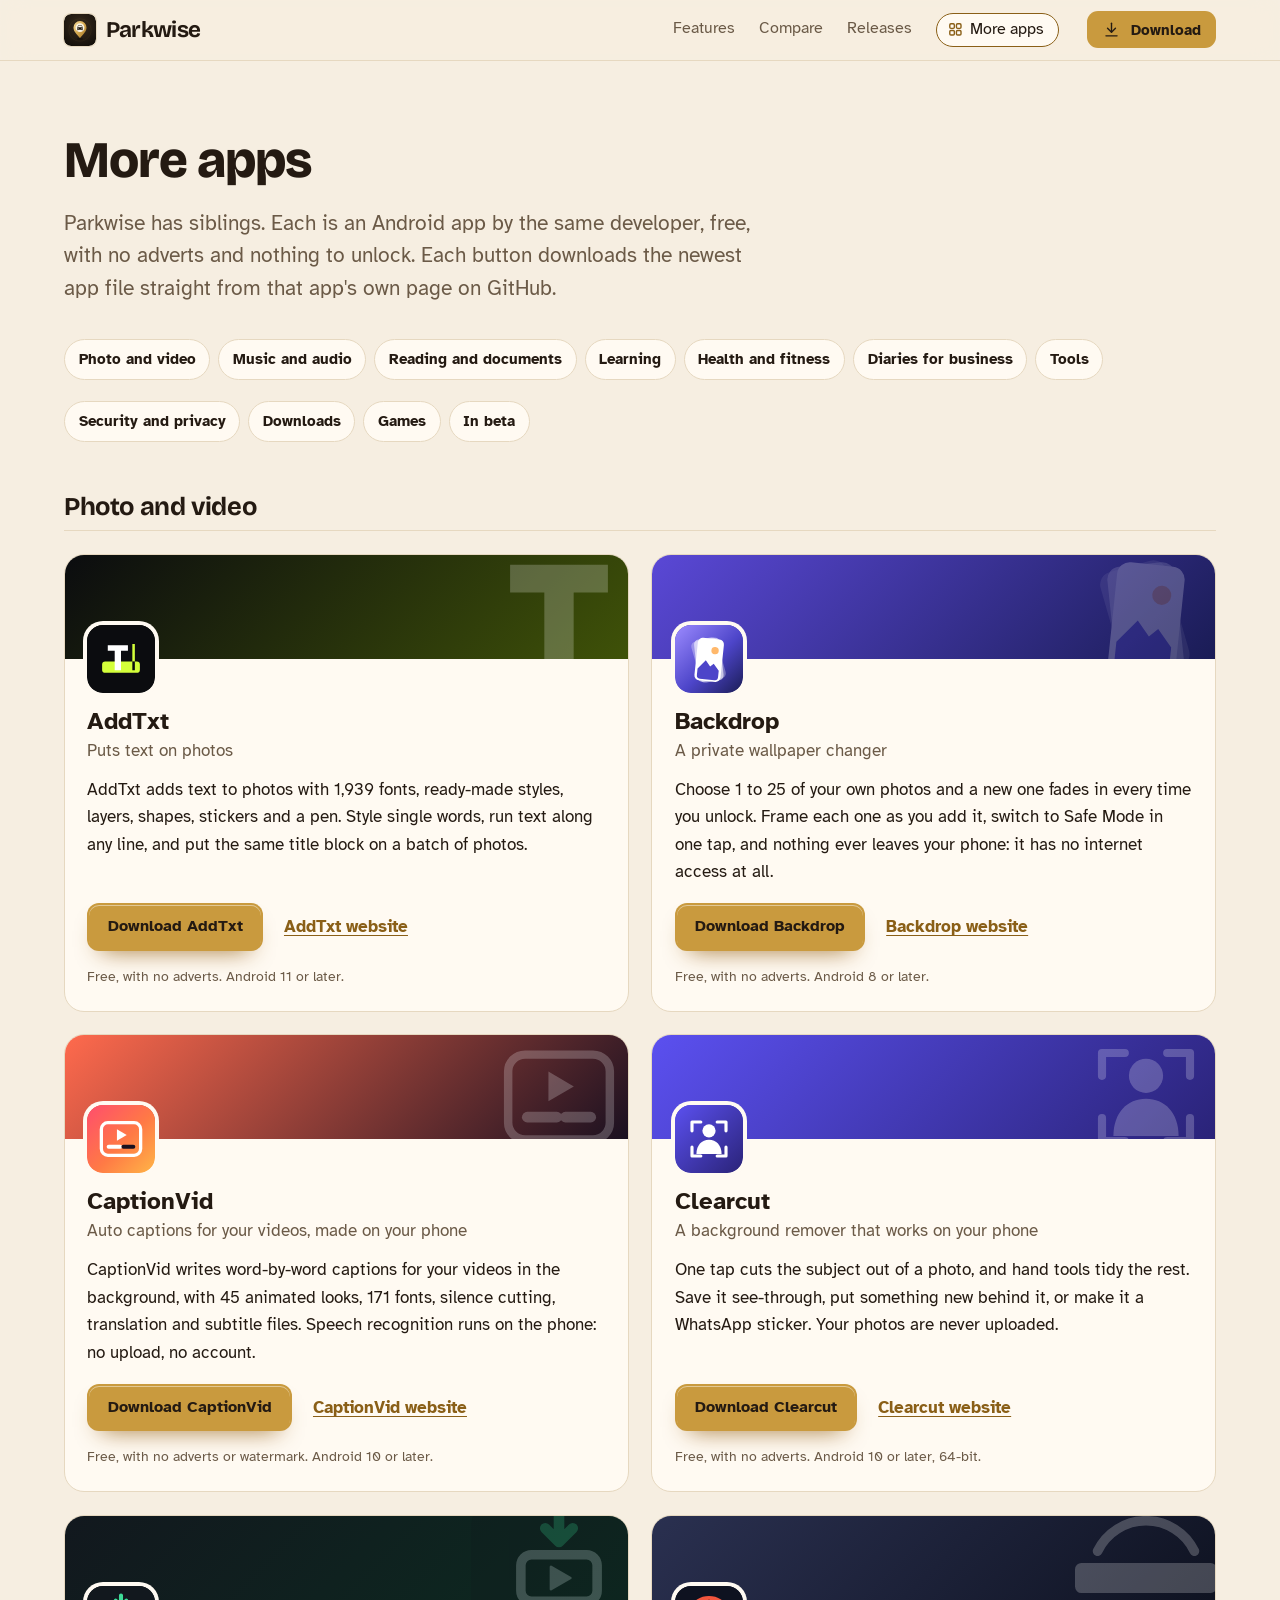
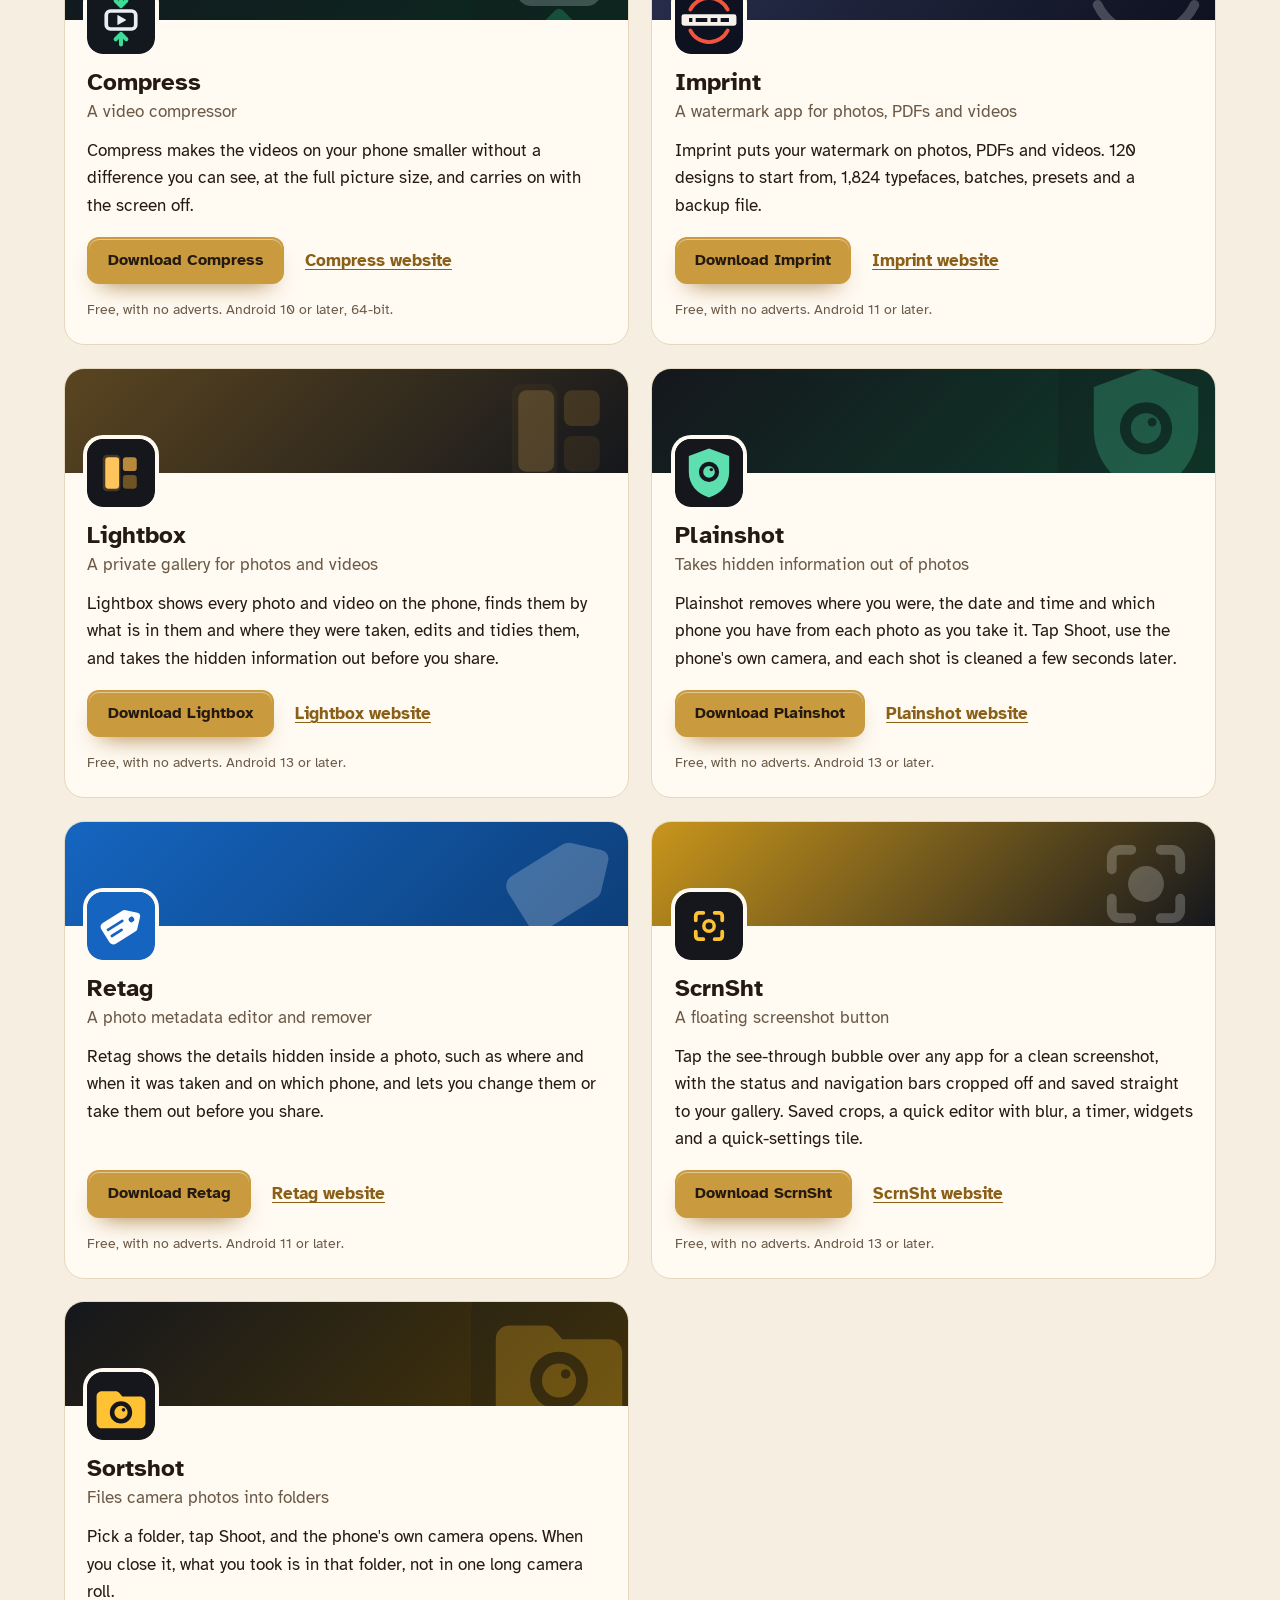
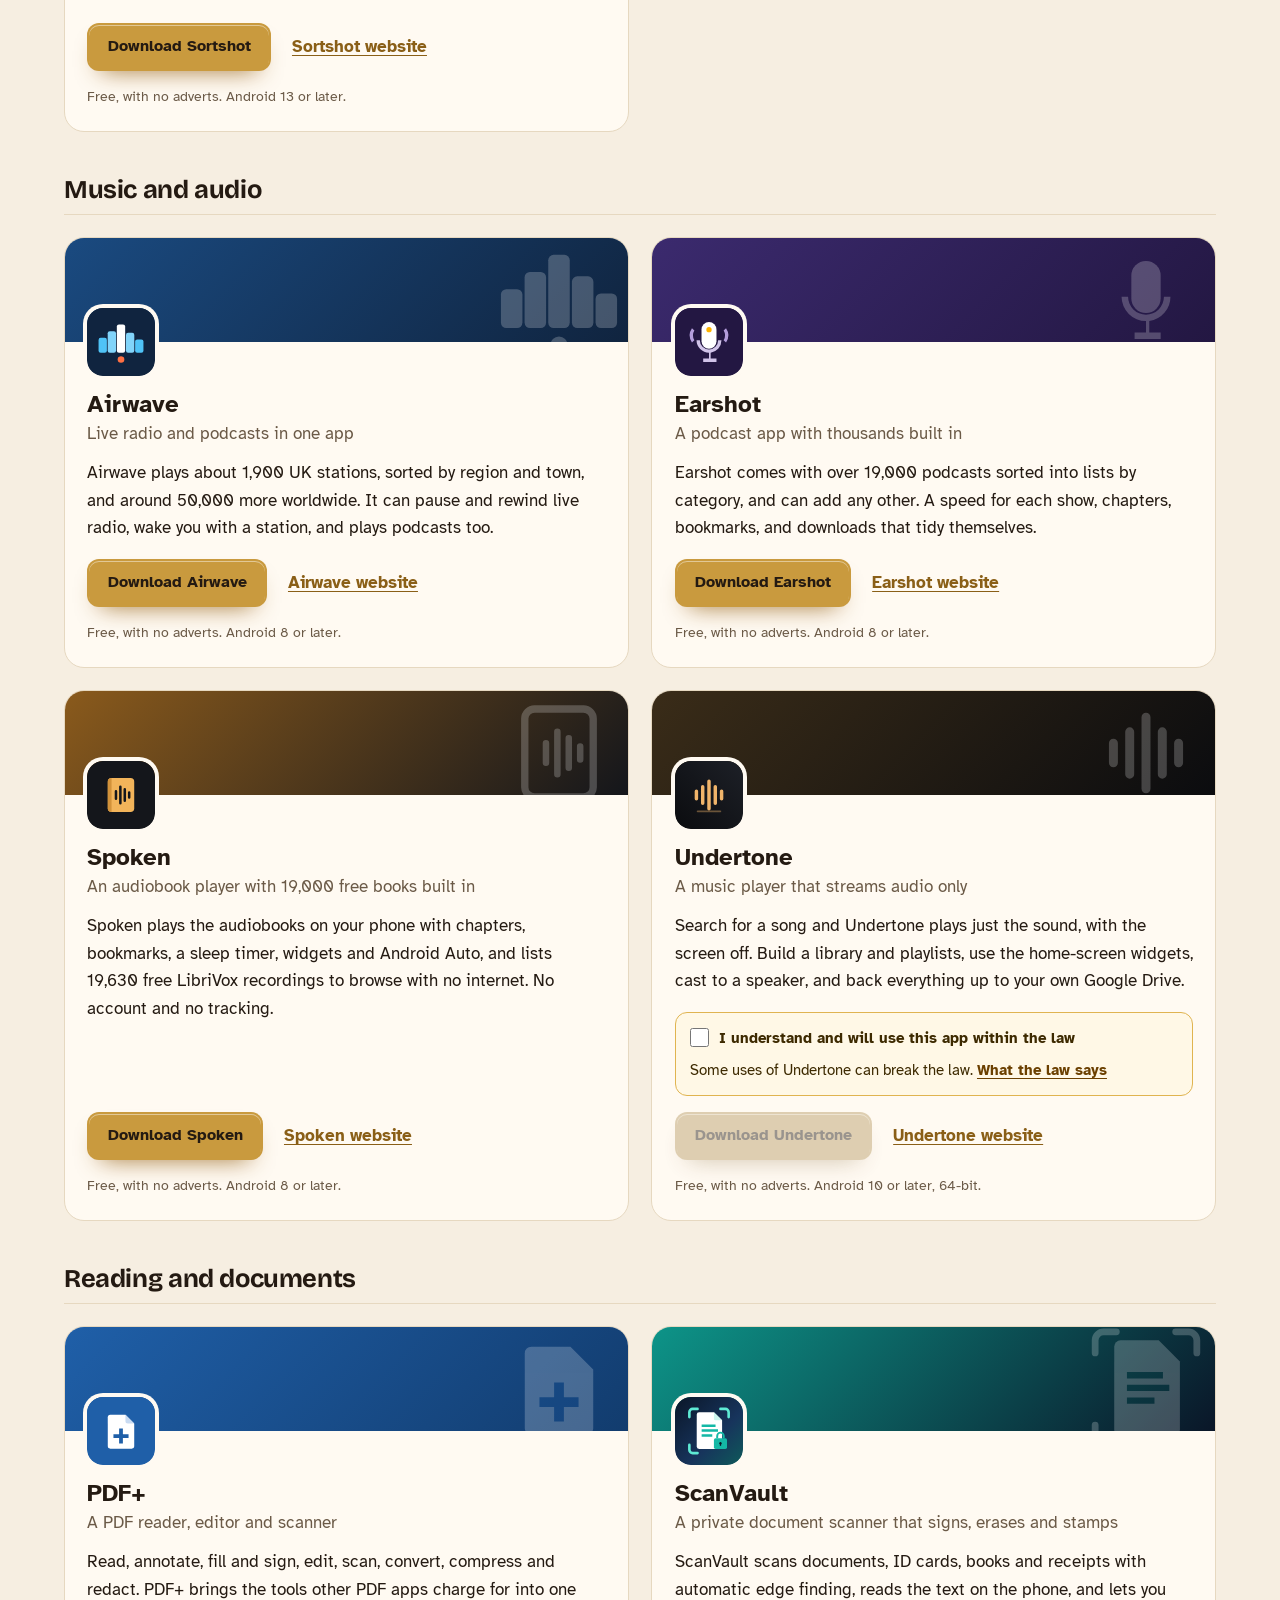
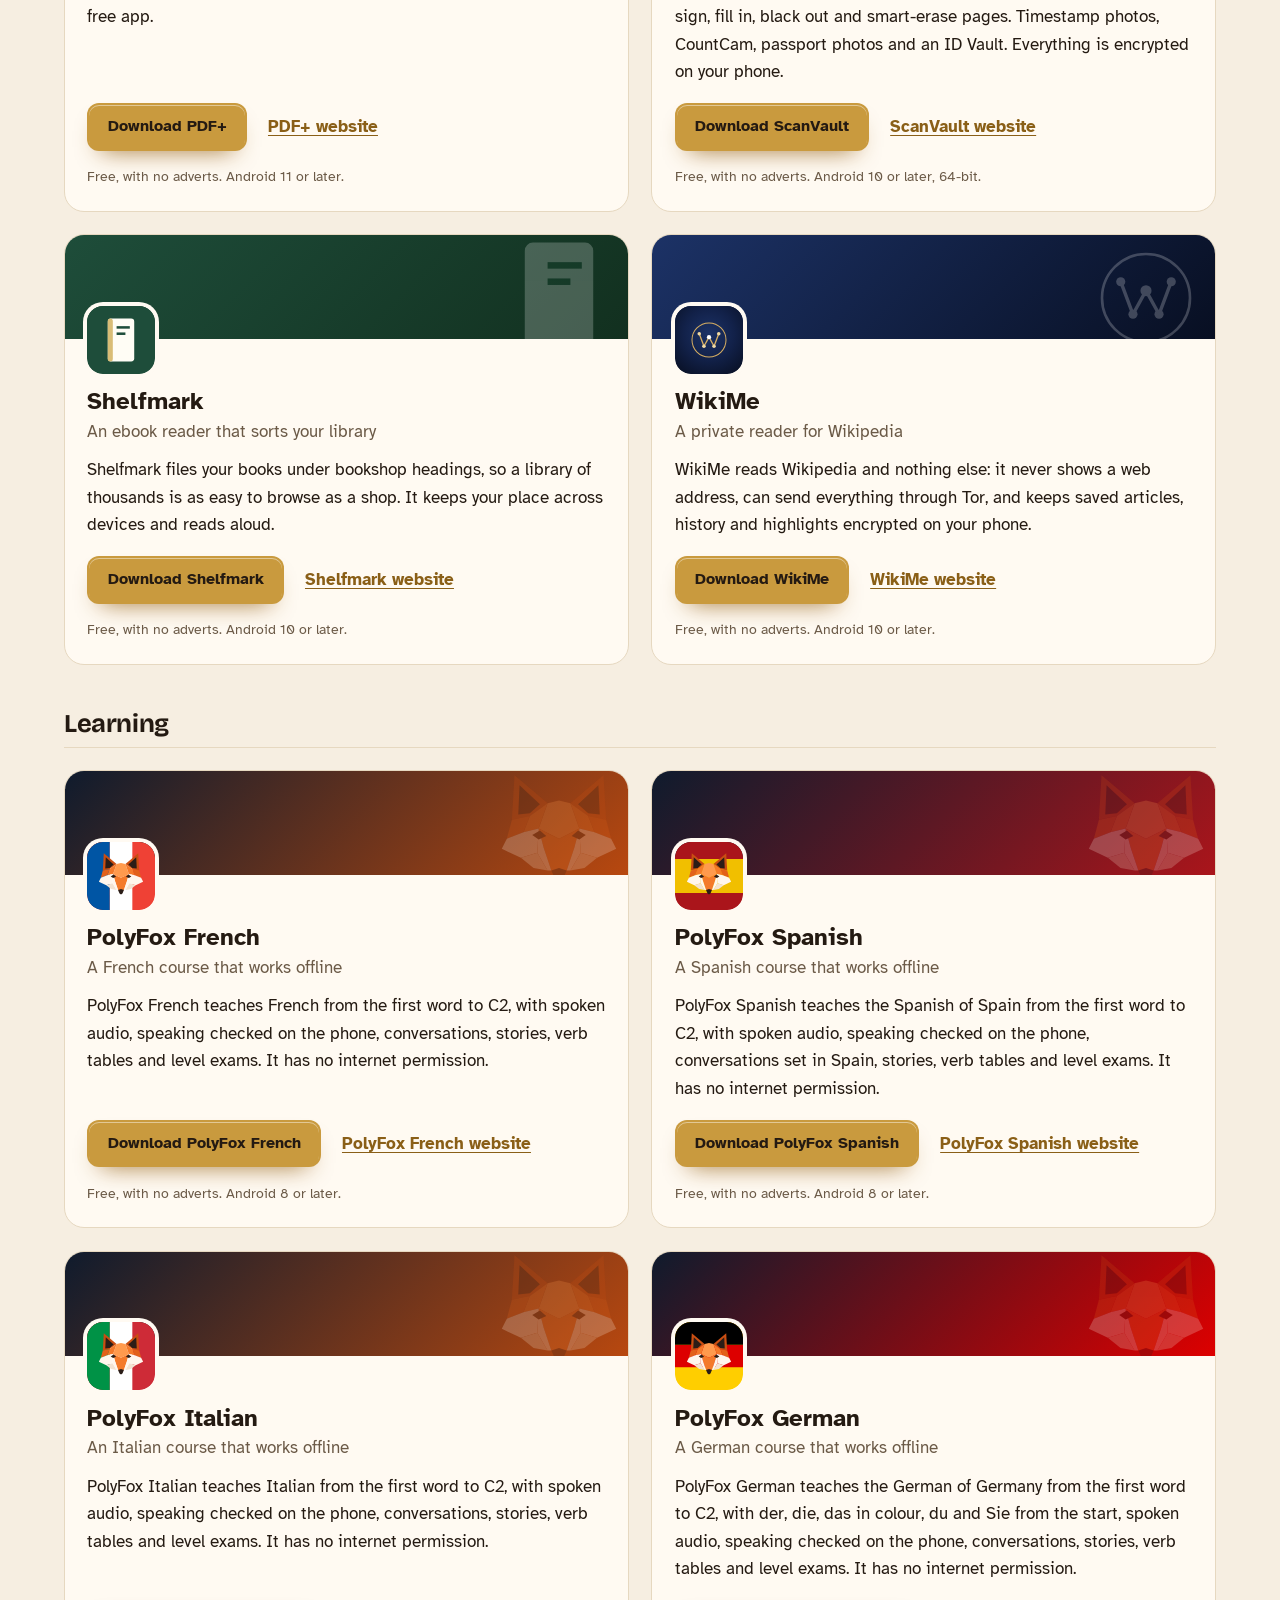
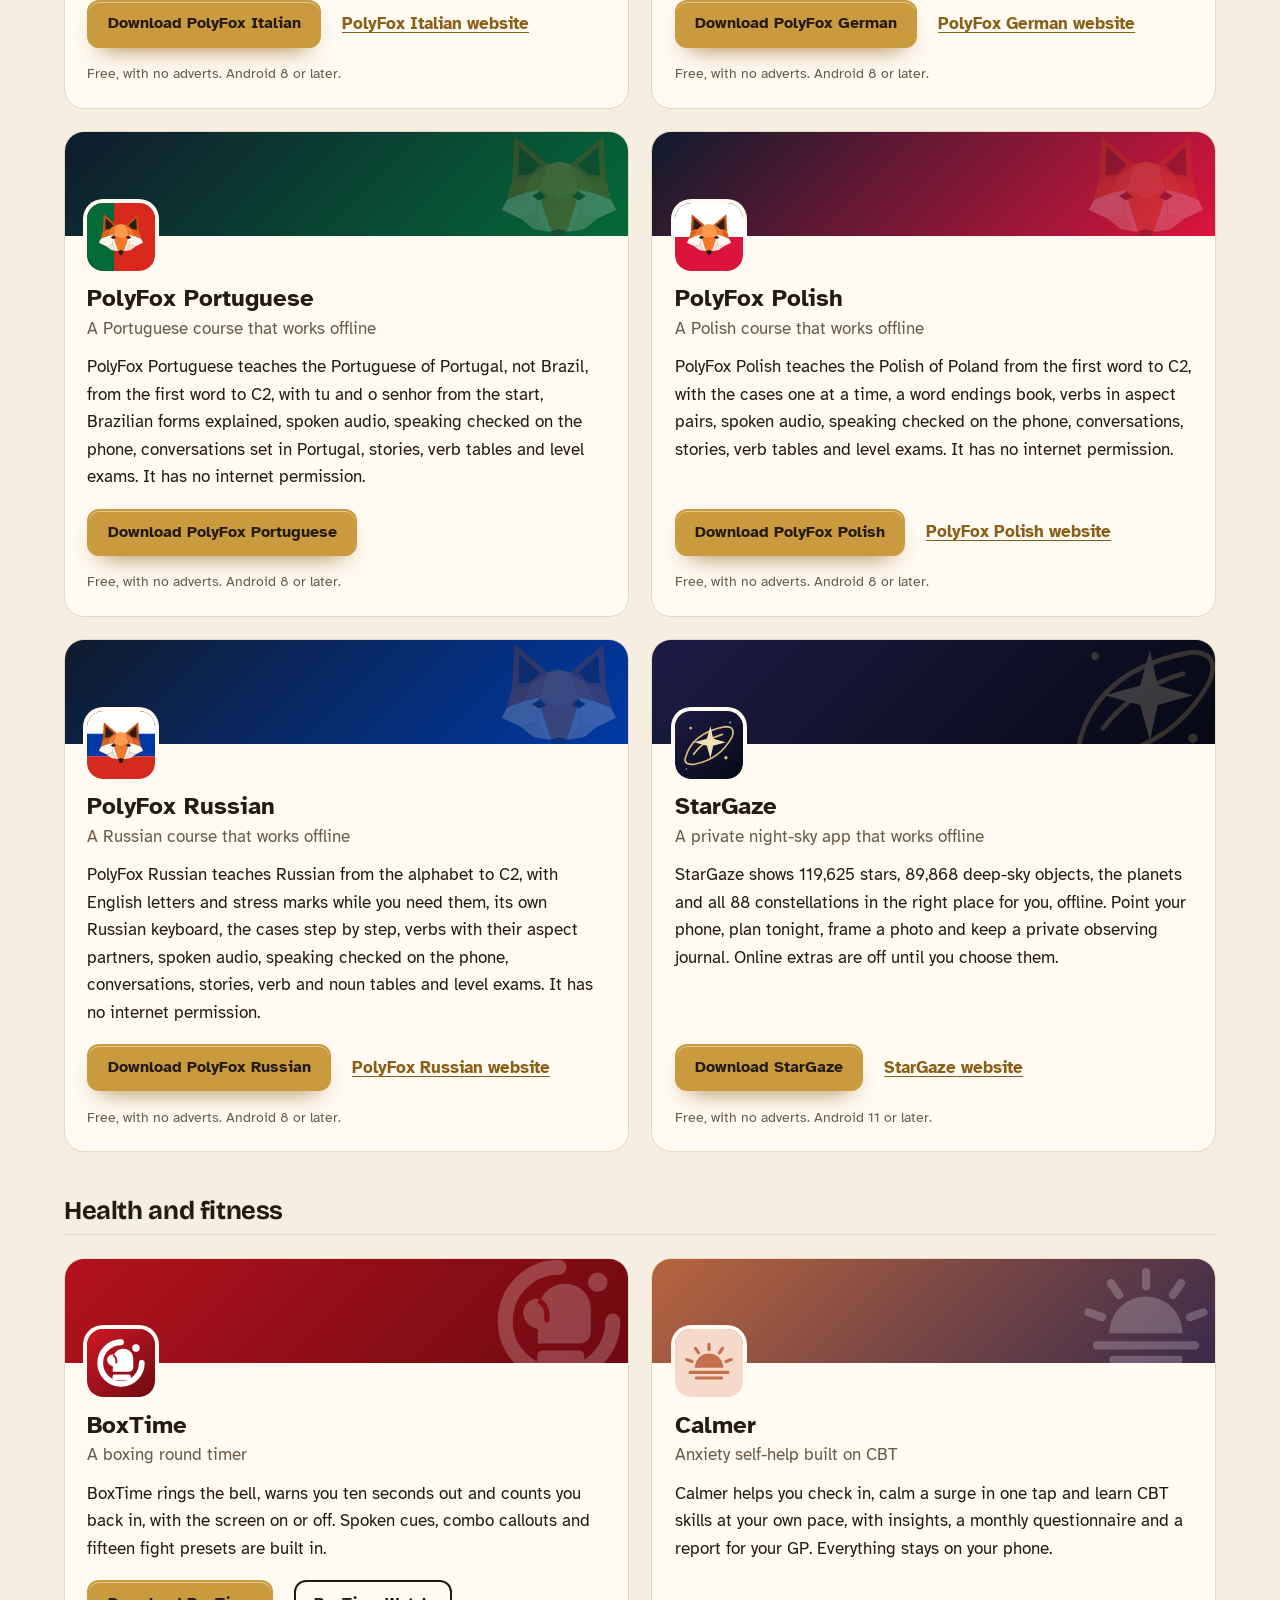
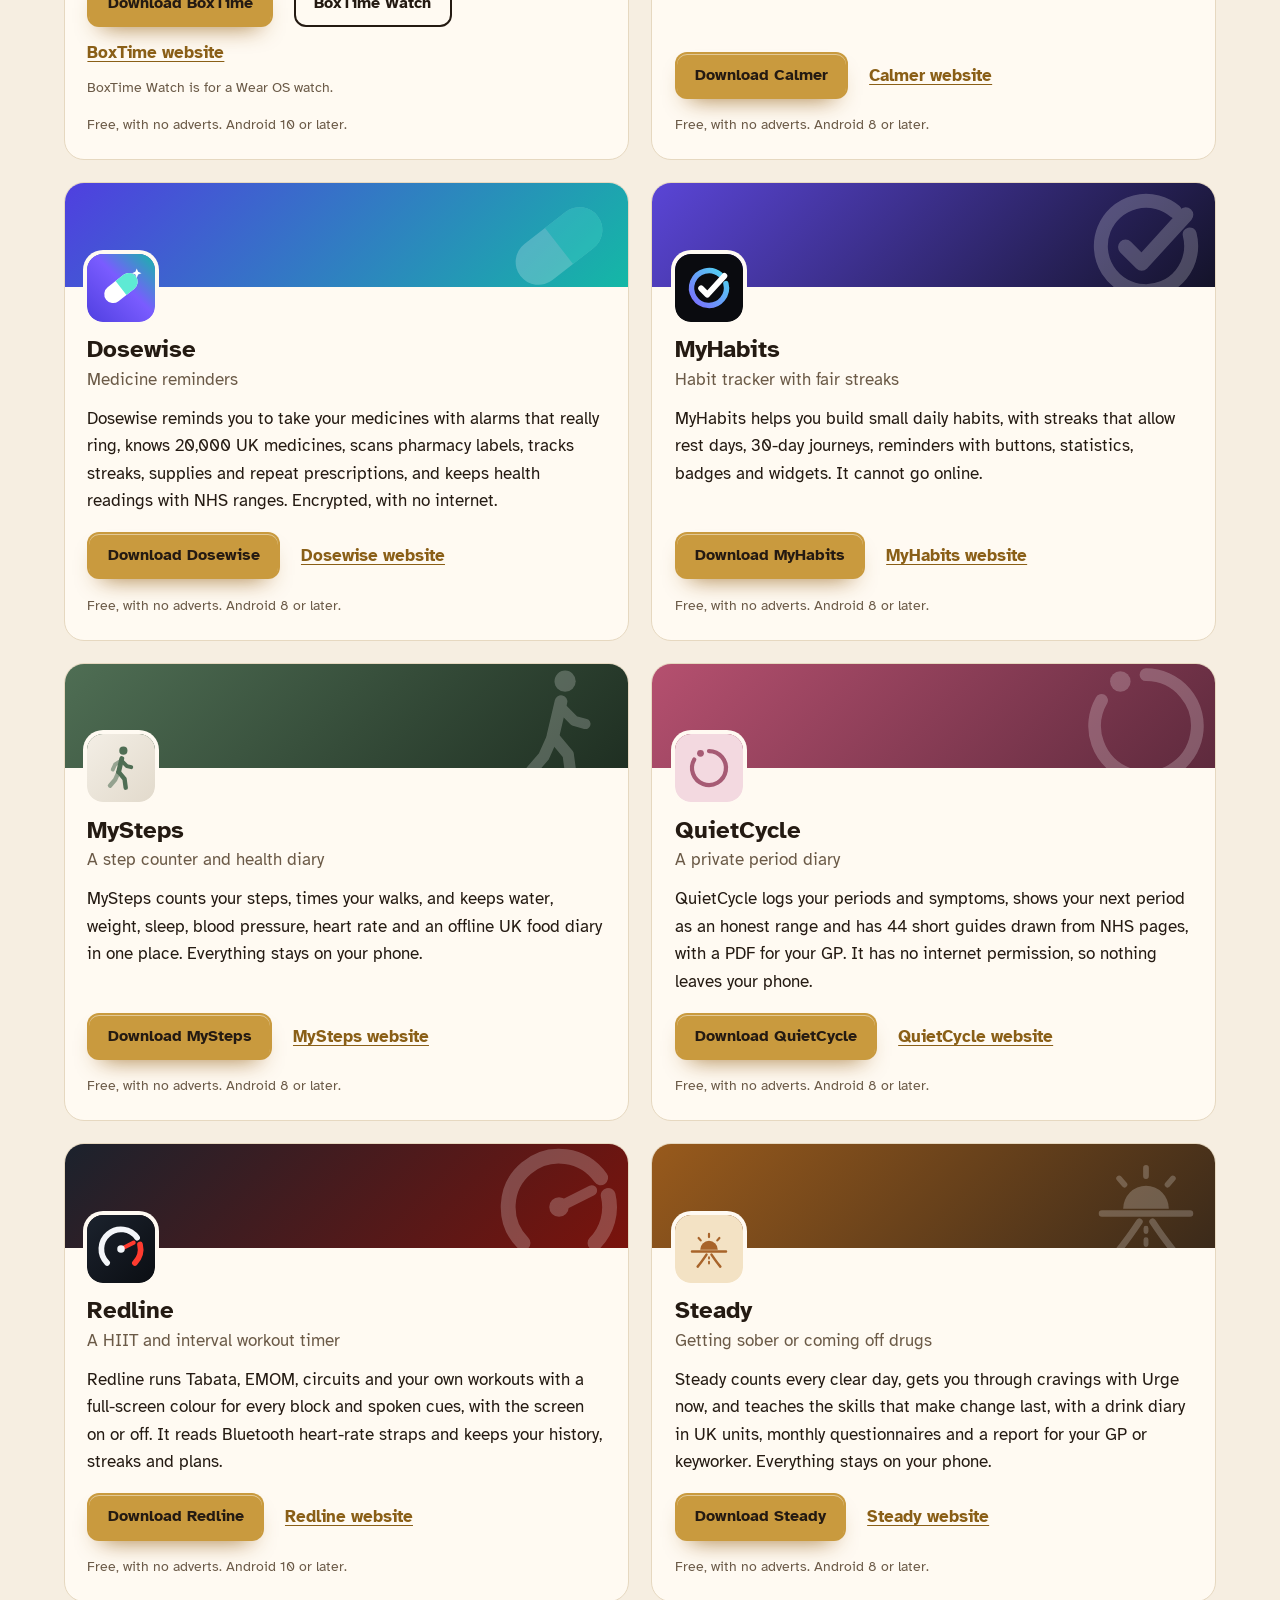
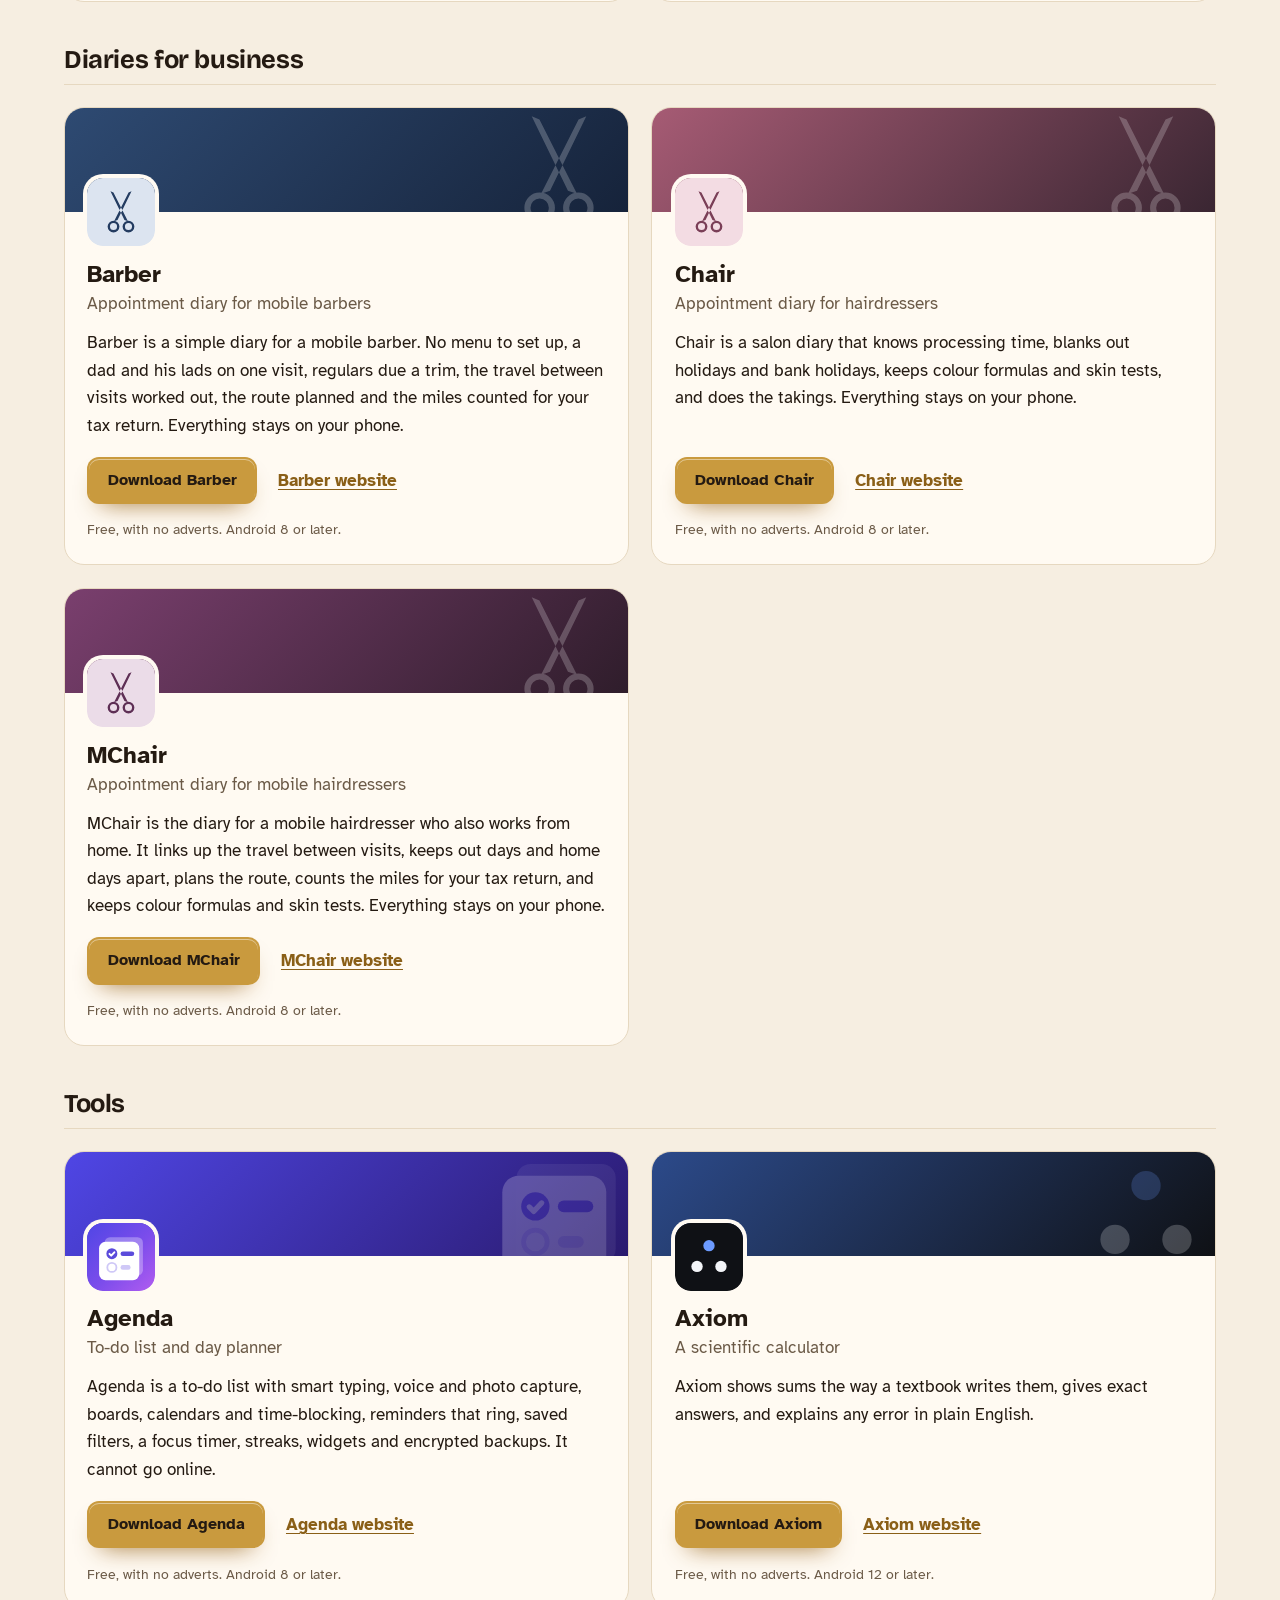
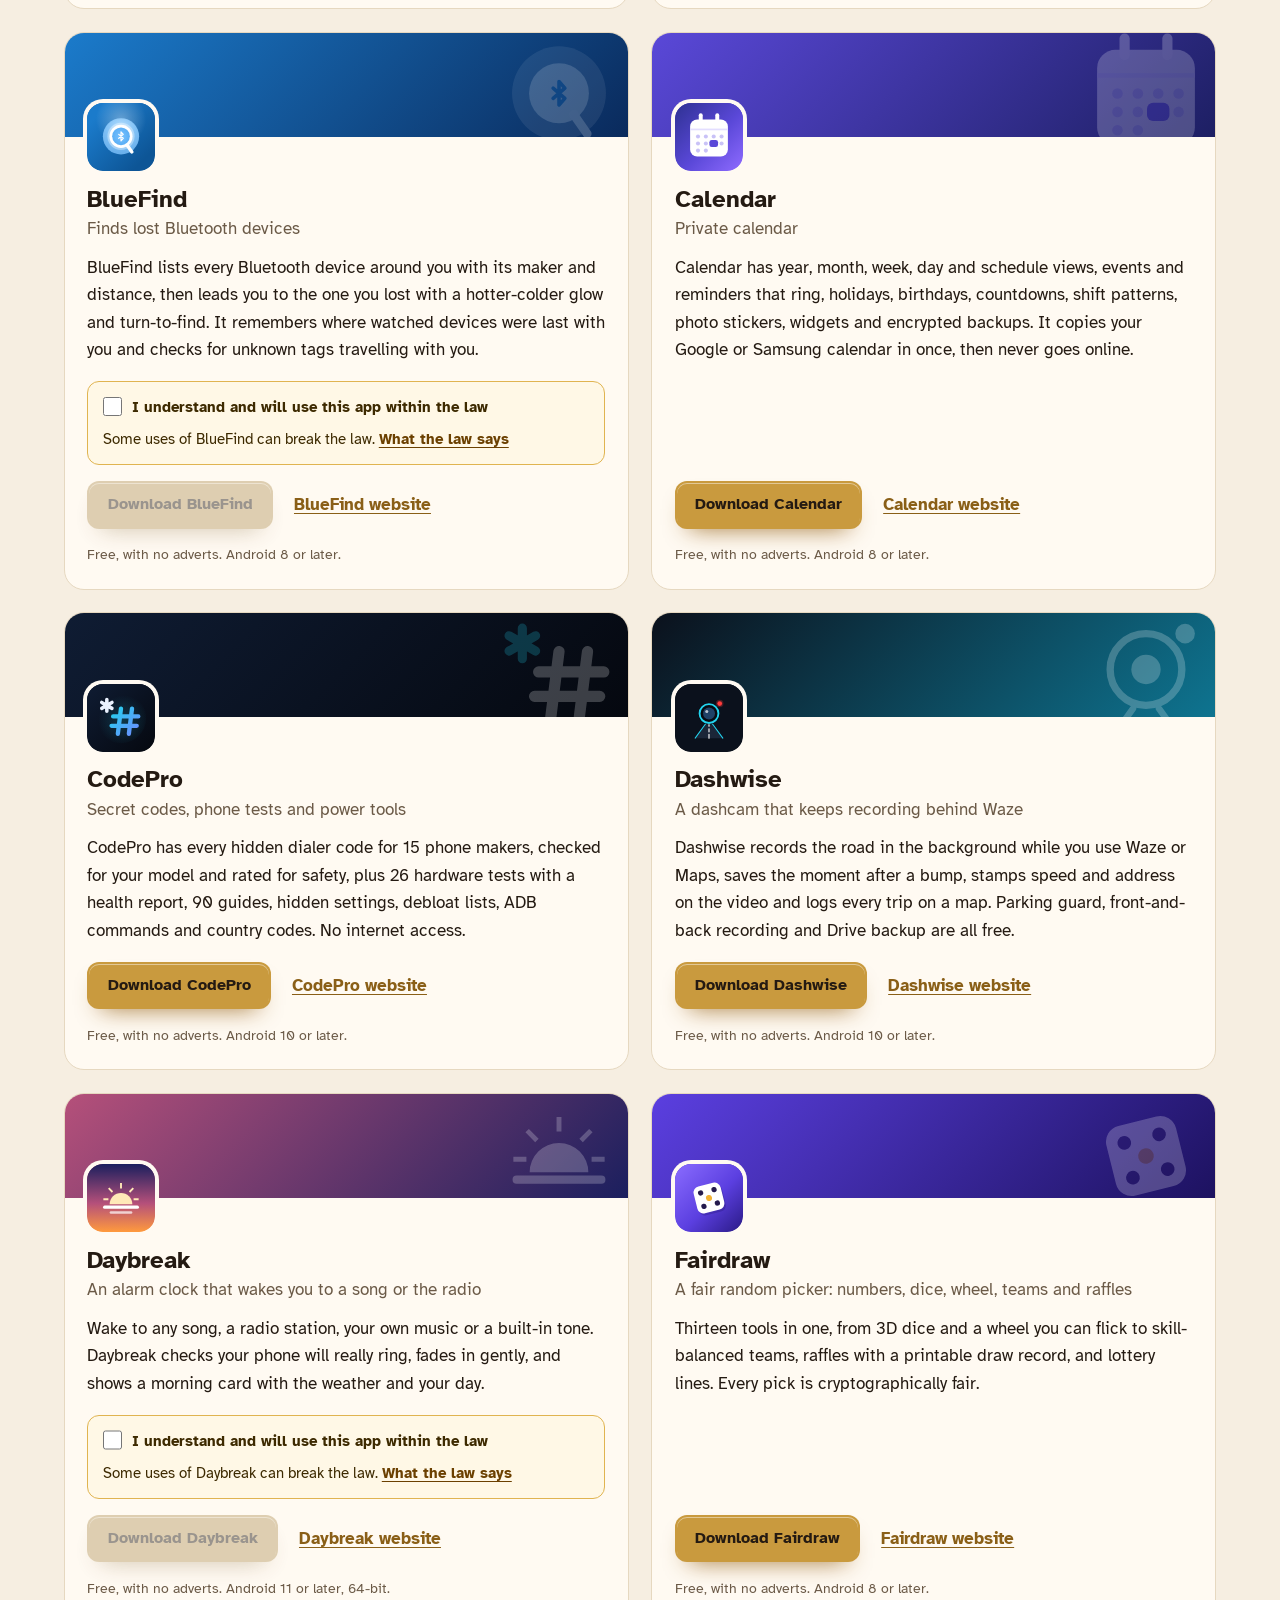
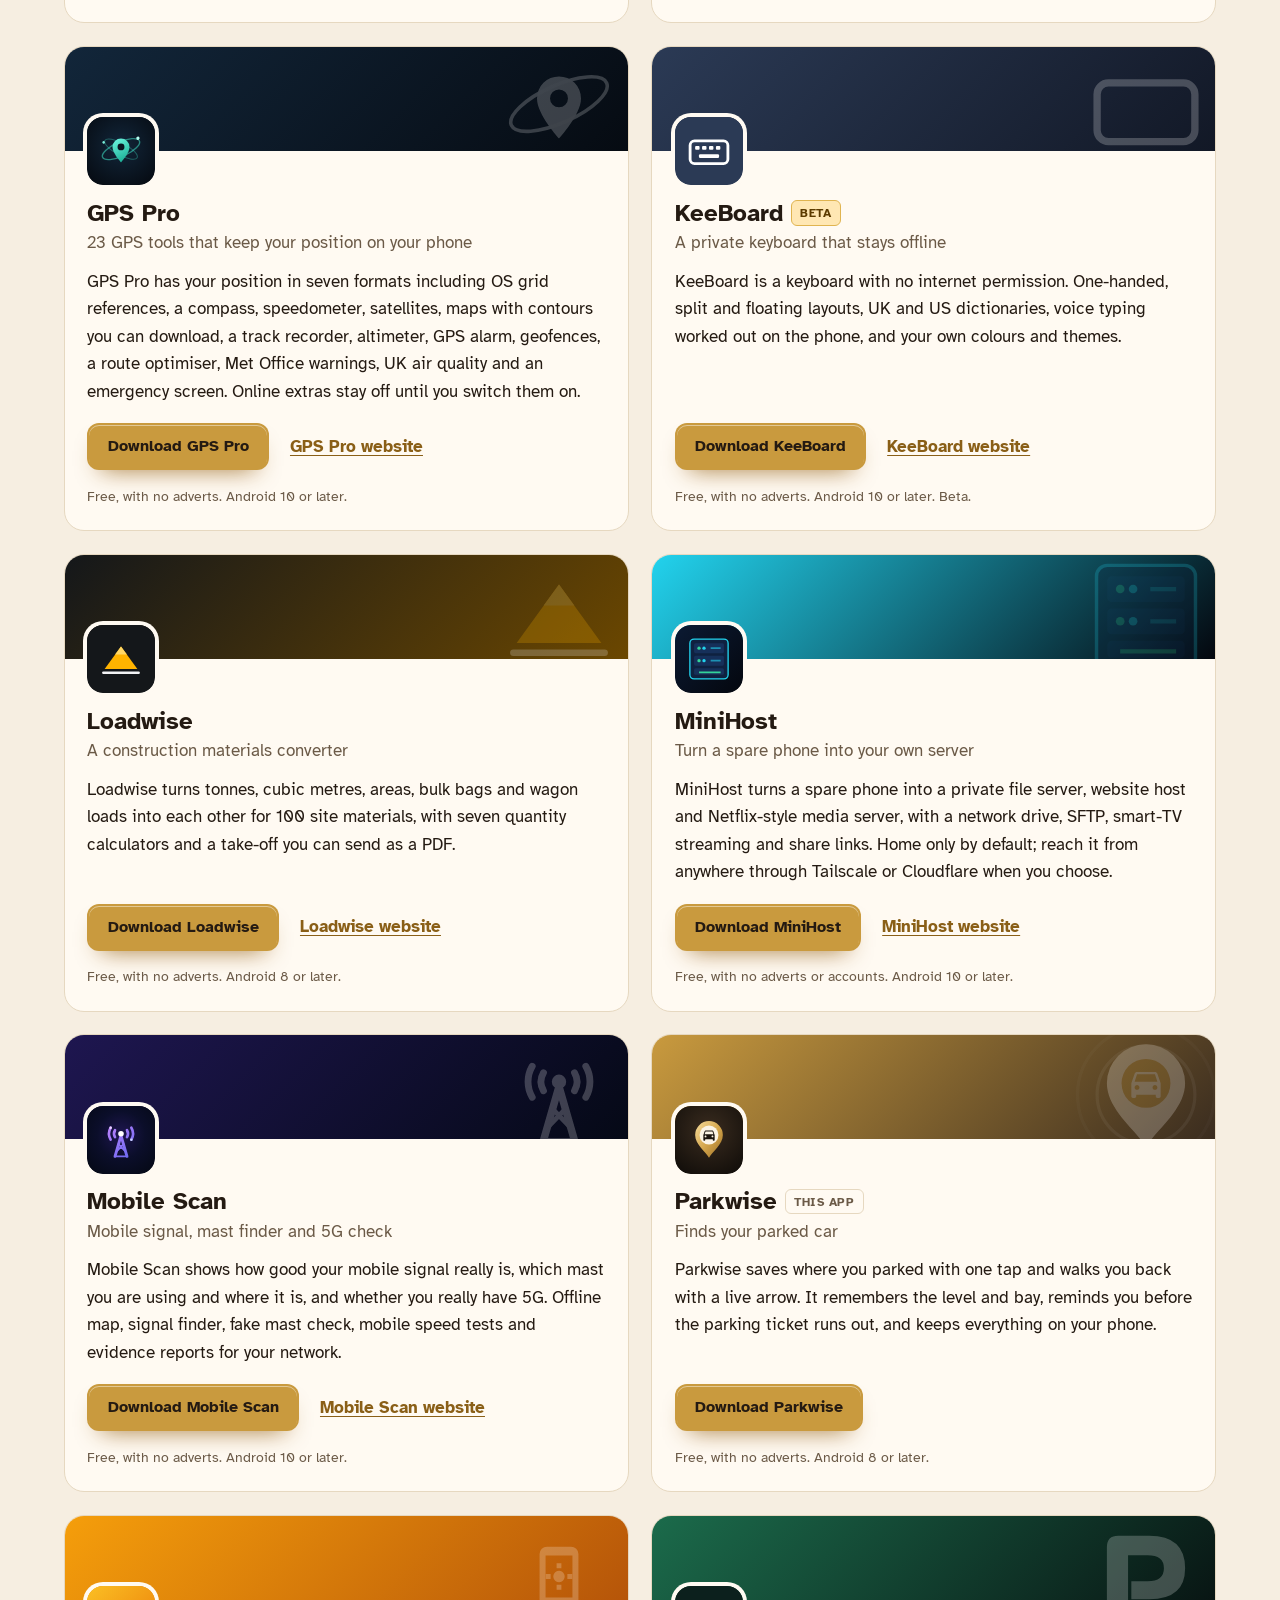
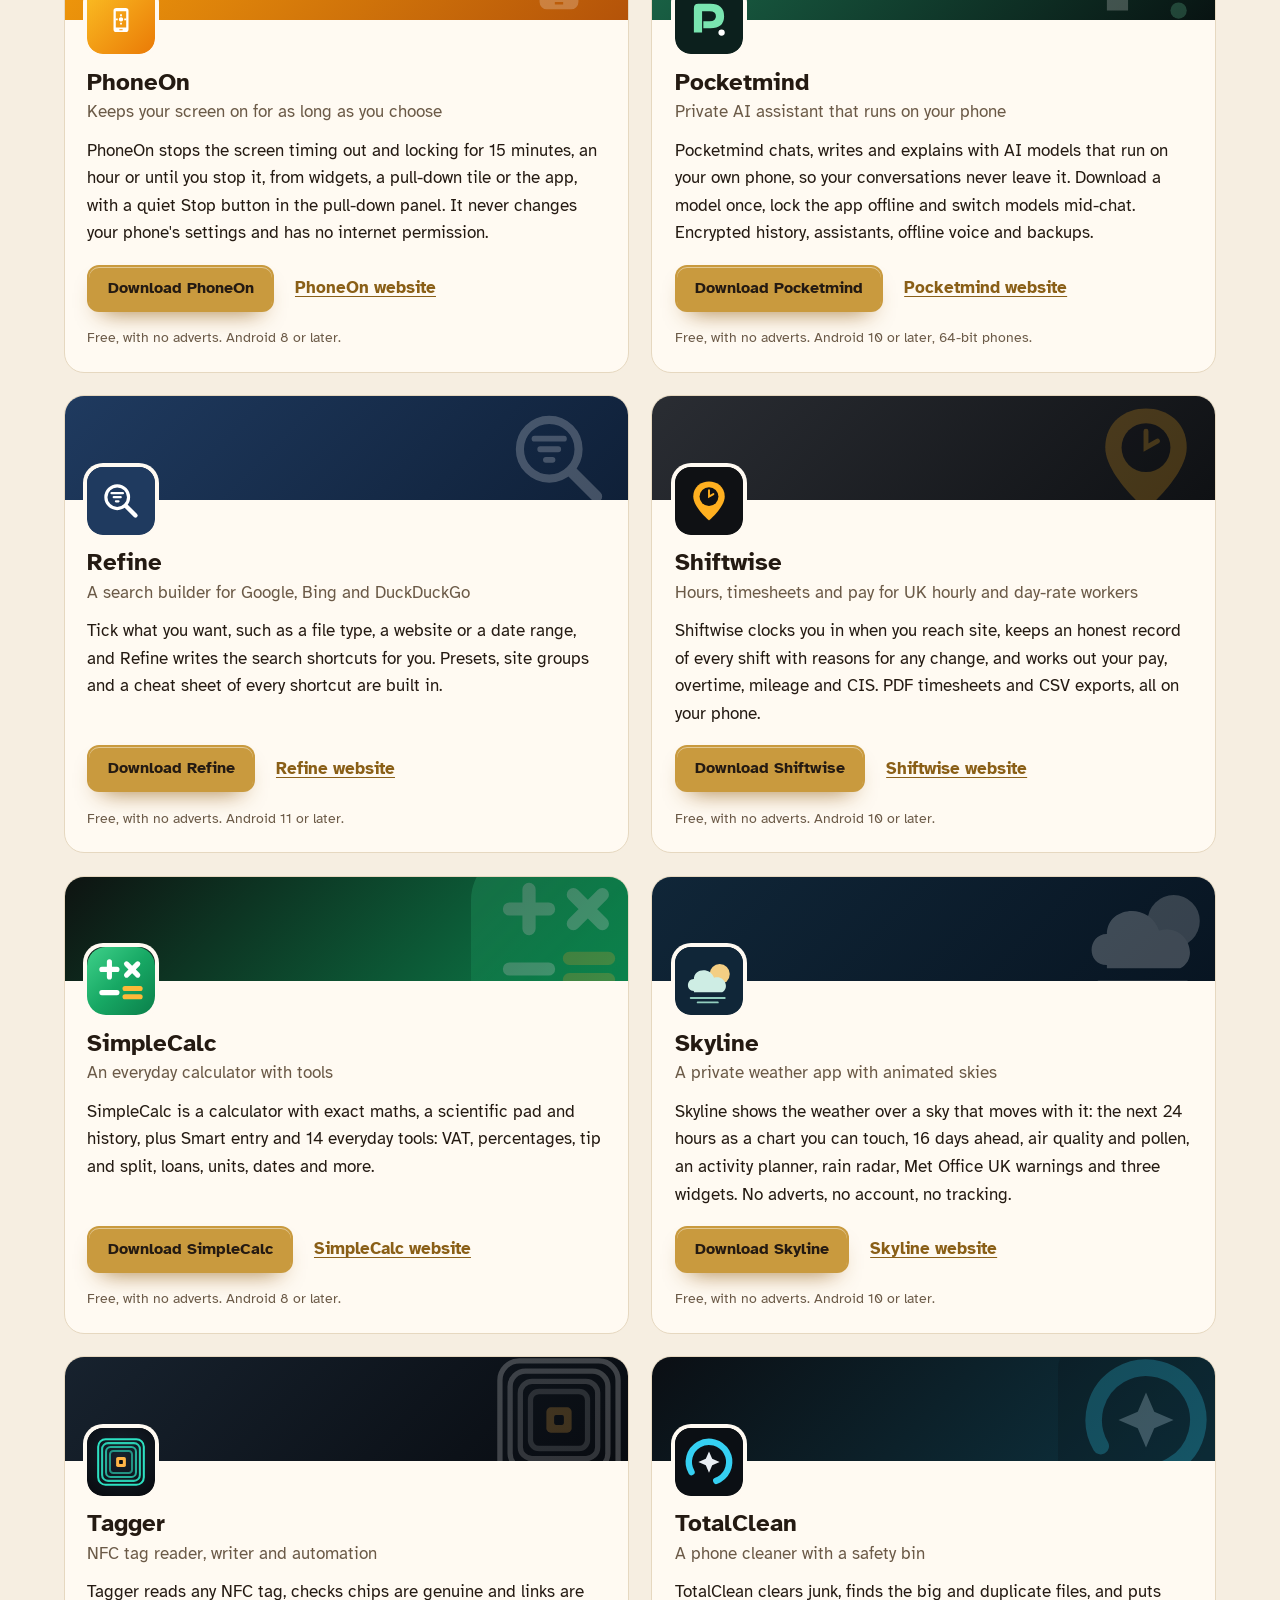
==== more-apps.html @ 4d1d8970 "More apps: add MegaGen" ====
<!DOCTYPE html>
<html lang="en-GB">
<head>
<meta charset="utf-8">
<meta name="viewport" content="width=device-width, initial-scale=1">
<title>More free Android apps from the maker of Parkwise</title>
<meta name="description" content="All 92 free Android apps from the maker of Parkwise, in one list by category, each with its download and a link to its website.">
<meta name="author" content="Jonathan Jackson">
<link rel="canonical" href="https://customgpter.github.io/parkwise/more-apps.html">
<meta name="theme-color" content="#f6eee1" media="(prefers-color-scheme: light)">
<meta name="theme-color" content="#14110d" media="(prefers-color-scheme: dark)">
<meta property="og:type" content="website">
<meta property="og:site_name" content="Parkwise">
<meta property="og:title" content="More free Android apps from the maker of Parkwise">
<meta property="og:description" content="All 92 free Android apps from the maker of Parkwise, in one list by category, each with its download and a link to its website.">
<meta property="og:url" content="https://customgpter.github.io/parkwise/more-apps.html">
<meta property="og:image" content="https://customgpter.github.io/parkwise/assets/og.png">
<meta property="og:image:width" content="1200">
<meta property="og:image:height" content="630">
<meta property="og:image:alt" content="Parkwise: the gold pin, the parked-for dial and the walk back to the car">
<meta property="og:locale" content="en_GB">
<meta name="twitter:card" content="summary_large_image">
<link rel="icon" href="./assets/favicon.svg" type="image/svg+xml">
<link rel="apple-touch-icon" href="./assets/apple-touch-icon.png">
<link rel="preload" href="./assets/fonts/bricolage-grotesque-latin.woff2" as="font" type="font/woff2" crossorigin>
<link rel="preload" href="./assets/fonts/atkinson-hyperlegible-latin-400-normal.woff2" as="font" type="font/woff2" crossorigin>
<link rel="stylesheet" href="./assets/site.css?v=1">
<link rel="stylesheet" href="./assets/house.css?v=1">
<script type="application/ld+json">{"@context":"https://schema.org","@type":"ItemList","name":"Apps from the maker of Parkwise","url":"https://customgpter.github.io/parkwise/more-apps.html","itemListElement":[{"@type":"ListItem","position":1,"name":"AddTxt","url":"https://customgpter.github.io/addtxt/"},{"@type":"ListItem","position":2,"name":"Backdrop","url":"https://customgpter.github.io/backdrop/"},{"@type":"ListItem","position":3,"name":"CaptionVid","url":"https://customgpter.github.io/captionvid/"},{"@type":"ListItem","position":4,"name":"Clearcut","url":"https://customgpter.github.io/clearcut/"},{"@type":"ListItem","position":5,"name":"Compress","url":"https://customgpter.github.io/compress/"},{"@type":"ListItem","position":6,"name":"Imprint","url":"https://customgpter.github.io/imprint/"},{"@type":"ListItem","position":7,"name":"Lightbox","url":"https://customgpter.github.io/lightbox/"},{"@type":"ListItem","position":8,"name":"Plainshot","url":"https://customgpter.github.io/plainshot/"},{"@type":"ListItem","position":9,"name":"Retag","url":"https://customgpter.github.io/retag/"},{"@type":"ListItem","position":10,"name":"ScrnSht","url":"https://customgpter.github.io/scrnsht/"},{"@type":"ListItem","position":11,"name":"Sortshot","url":"https://customgpter.github.io/sortshot/"},{"@type":"ListItem","position":12,"name":"Airwave","url":"https://customgpter.github.io/airwave/"},{"@type":"ListItem","position":13,"name":"Earshot","url":"https://customgpter.github.io/earshot/"},{"@type":"ListItem","position":14,"name":"Spoken","url":"https://customgpter.github.io/spoken/"},{"@type":"ListItem","position":15,"name":"Undertone","url":"https://customgpter.github.io/undertone/"},{"@type":"ListItem","position":16,"name":"PDF+","url":"https://customgpter.github.io/pdfplus/"},{"@type":"ListItem","position":17,"name":"ScanVault","url":"https://customgpter.github.io/scanvault/"},{"@type":"ListItem","position":18,"name":"Shelfmark","url":"https://customgpter.github.io/shelfmark/"},{"@type":"ListItem","position":19,"name":"WikiMe","url":"https://customgpter.github.io/wikime/"},{"@type":"ListItem","position":20,"name":"PolyFox French","url":"https://customgpter.github.io/polyfox/"},{"@type":"ListItem","position":21,"name":"PolyFox German","url":"https://customgpter.github.io/polyfox-german/"},{"@type":"ListItem","position":22,"name":"PolyFox Polish","url":"https://customgpter.github.io/polyfox-polish/"},{"@type":"ListItem","position":23,"name":"PolyFox Russian","url":"https://customgpter.github.io/polyfox-russian/"},{"@type":"ListItem","position":24,"name":"StarGaze","url":"https://customgpter.github.io/stargaze/"},{"@type":"ListItem","position":25,"name":"BoxTime","url":"https://customgpter.github.io/boxtime/"},{"@type":"ListItem","position":26,"name":"Calmer","url":"https://customgpter.github.io/calmer/"},{"@type":"ListItem","position":27,"name":"Dosewise","url":"https://customgpter.github.io/dosewise/"},{"@type":"ListItem","position":28,"name":"MyHabits","url":"https://customgpter.github.io/myhabits/"},{"@type":"ListItem","position":29,"name":"MySteps","url":"https://customgpter.github.io/mysteps/"},{"@type":"ListItem","position":30,"name":"QuietCycle","url":"https://customgpter.github.io/quietcycle/"},{"@type":"ListItem","position":31,"name":"Redline","url":"https://customgpter.github.io/redline/"},{"@type":"ListItem","position":32,"name":"Steady","url":"https://customgpter.github.io/steady/"},{"@type":"ListItem","position":33,"name":"Barber","url":"https://customgpter.github.io/barber/"},{"@type":"ListItem","position":34,"name":"Chair","url":"https://customgpter.github.io/chair/"},{"@type":"ListItem","position":35,"name":"MChair","url":"https://customgpter.github.io/mchair/"},{"@type":"ListItem","position":36,"name":"Agenda","url":"https://customgpter.github.io/agenda/"},{"@type":"ListItem","position":37,"name":"Axiom","url":"https://customgpter.github.io/axiom/"},{"@type":"ListItem","position":38,"name":"BlueFind","url":"https://customgpter.github.io/bluefind/"},{"@type":"ListItem","position":39,"name":"Calendar","url":"https://customgpter.github.io/calendar/"},{"@type":"ListItem","position":40,"name":"CodePro","url":"https://customgpter.github.io/codepro/"},{"@type":"ListItem","position":41,"name":"Dashwise","url":"https://customgpter.github.io/dashwise/"},{"@type":"ListItem","position":42,"name":"Daybreak","url":"https://customgpter.github.io/daybreak/"},{"@type":"ListItem","position":43,"name":"Fairdraw","url":"https://customgpter.github.io/fairdraw/"},{"@type":"ListItem","position":44,"name":"GPS Pro","url":"https://customgpter.github.io/gpspro/"},{"@type":"ListItem","position":45,"name":"KeeBoard","url":"https://customgpter.github.io/keeboard/"},{"@type":"ListItem","position":46,"name":"Loadwise","url":"https://customgpter.github.io/loadwise/"},{"@type":"ListItem","position":47,"name":"MiniHost","url":"https://customgpter.github.io/minihost/"},{"@type":"ListItem","position":48,"name":"Mobile Scan","url":"https://customgpter.github.io/mobilescan/"},{"@type":"ListItem","position":49,"name":"Parkwise","url":"https://customgpter.github.io/parkwise/"},{"@type":"ListItem","position":50,"name":"Pocketmind","url":"https://customgpter.github.io/pocketmind/"},{"@type":"ListItem","position":51,"name":"Refine","url":"https://customgpter.github.io/refine/"},{"@type":"ListItem","position":52,"name":"Shiftwise","url":"https://customgpter.github.io/shiftwise/"},{"@type":"ListItem","position":53,"name":"SimpleCalc","url":"https://customgpter.github.io/simplecalc/"},{"@type":"ListItem","position":54,"name":"Skyline","url":"https://customgpter.github.io/skyline/"},{"@type":"ListItem","position":55,"name":"Tagger","url":"https://customgpter.github.io/tagger/"},{"@type":"ListItem","position":56,"name":"TotalClean","url":"https://customgpter.github.io/totalclean/"},{"@type":"ListItem","position":57,"name":"TVLink","url":"https://customgpter.github.io/tvlink/"},{"@type":"ListItem","position":58,"name":"Unbox","url":"https://customgpter.github.io/unbox/"},{"@type":"ListItem","position":59,"name":"WhatsKeep","url":"https://customgpter.github.io/whatskeep/"},{"@type":"ListItem","position":60,"name":"WiFi Scan","url":"https://customgpter.github.io/wifiscan/"},{"@type":"ListItem","position":61,"name":"Auditly","url":"https://customgpter.github.io/auditly/"},{"@type":"ListItem","position":62,"name":"Backchannel","url":"https://customgpter.github.io/backchannel/"},{"@type":"ListItem","position":63,"name":"ENotes","url":"https://customgpter.github.io/enotes/"},{"@type":"ListItem","position":64,"name":"FindMe","url":"https://customgpter.github.io/findme/"},{"@type":"ListItem","position":65,"name":"iLock","url":"https://customgpter.github.io/ilock/"},{"@type":"ListItem","position":66,"name":"ImSafe","url":"https://customgpter.github.io/imsafe/"},{"@type":"ListItem","position":67,"name":"IShred","url":"https://customgpter.github.io/ishred/"},{"@type":"ListItem","position":68,"name":"LockBox","url":"https://customgpter.github.io/lockbox/"},{"@type":"ListItem","position":69,"name":"PassVault","url":"https://customgpter.github.io/passvault/"},{"@type":"ListItem","position":70,"name":"SpyFind","url":"https://customgpter.github.io/spyfind/"},{"@type":"ListItem","position":71,"name":"TextWipe","url":"https://customgpter.github.io/textwipe/"},{"@type":"ListItem","position":72,"name":"Tracewire","url":"https://customgpter.github.io/tracewire/"},{"@type":"ListItem","position":73,"name":"Vigil","url":"https://customgpter.github.io/vigil/"},{"@type":"ListItem","position":74,"name":"Grab","url":"https://customgpter.github.io/grab/"},{"@type":"ListItem","position":75,"name":"Swarm","url":"https://customgpter.github.io/swarm/"},{"@type":"ListItem","position":76,"name":"Plane Games","url":"https://customgpter.github.io/plane-games/"},{"@type":"ListItem","position":77,"name":"Ninefold","url":"https://customgpter.github.io/ninefold/"},{"@type":"ListItem","position":78,"name":"Cubewise","url":"https://customgpter.github.io/cubewise/"},{"@type":"ListItem","position":79,"name":"Tilewise","url":"https://customgpter.github.io/tilewise/"},{"@type":"ListItem","position":80,"name":"Letterwise","url":"https://customgpter.github.io/letterwise/"},{"@type":"ListItem","position":81,"name":"Kingside","url":"https://customgpter.github.io/kingside/"},{"@type":"ListItem","position":82,"name":"Deckhand","url":"https://customgpter.github.io/deckhand/"},{"@type":"ListItem","position":83,"name":"SNESForge","url":"https://customgpter.github.io/snesforge/"},{"@type":"ListItem","position":84,"name":"Fame Boy","url":"https://customgpter.github.io/fameboy/"},{"@type":"ListItem","position":85,"name":"PSPPro","url":"https://customgpter.github.io/psppro/"},{"@type":"ListItem","position":86,"name":"MegaGen","url":"https://customgpter.github.io/megagen/"},{"@type":"ListItem","position":87,"name":"QVR","url":"https://customgpter.github.io/qvr/"},{"@type":"ListItem","position":88,"name":"QVR Watch","url":"https://customgpter.github.io/qvr-watch/"},{"@type":"ListItem","position":89,"name":"QVRLite","url":"https://customgpter.github.io/qvrlite/"},{"@type":"ListItem","position":90,"name":"Onionz","url":"https://customgpter.github.io/onionz/"},{"@type":"ListItem","position":91,"name":"OnionzWeb","url":"https://customgpter.github.io/onionzweb/"}]}</script>
<link rel="stylesheet" href="./assets/apps-list.css?v=1">
<script src="./assets/apps-list.js?v=1" defer></script>
</head>
<body>
<a class="skip" href="#main">Skip to content</a>
<header class="masthead">
<div class="wrap">
<a class="brand" href="./" aria-label="Parkwise home"><svg viewBox="0 0 108 108" aria-hidden="true"><defs><radialGradient id="pwb" cx="50%" cy="36%" r="74%"><stop offset="0" stop-color="#3A2C1F"/><stop offset="1" stop-color="#120E0A"/></radialGradient><linearGradient id="pwg" x1="0" y1="0" x2="1" y2="1"><stop offset="0" stop-color="#F6DC9C"/><stop offset=".5" stop-color="#D6A84E"/><stop offset="1" stop-color="#9C6F24"/></linearGradient></defs><rect width="108" height="108" rx="24" fill="url(#pwb)"/><circle cx="54" cy="54" r="38" fill="none" stroke="#D9AE5B" stroke-opacity=".18"/><ellipse cx="54" cy="84" rx="11" ry="3" fill="#000" fill-opacity=".35"/><path d="M54 82C49 73 32 61 32 46A22 22 0 1 1 76 46C76 61 59 73 54 82Z" fill="url(#pwg)"/><circle cx="54" cy="46" r="15" fill="#FBF4E6"/><g transform="translate(42 34)"><path fill="#1A140E" d="M18.92 6.01C18.72 5.42 18.16 5 17.5 5h-11c-.66 0-1.21.42-1.42 1.01L3 12v8c0 .55.45 1 1 1h1c.55 0 1-.45 1-1v-1h12v1c0 .55.45 1 1 1h1c.55 0 1-.45 1-1v-8l-2.08-5.99zM6.5 16c-.83 0-1.5-.67-1.5-1.5S5.67 13 6.5 13s1.5.67 1.5 1.5S7.33 16 6.5 16zm11 0c-.83 0-1.5-.67-1.5-1.5s.67-1.5 1.5-1.5 1.5.67 1.5 1.5-.67 1.5-1.5 1.5zM5 11l1.5-4.5h11L19 11H5z"/></g></svg><span>Parkwise</span></a>
<nav aria-label="Main"><ul><li><a href="./#features">Features</a></li><li><a href="./compare.html">Compare</a></li><li><a href="./releases.html">Releases</a></li><li><a class="more-apps" href="./more-apps.html" aria-current="page"><svg class="ico" viewBox="0 0 24 24" aria-hidden="true"><rect x="4" y="4" width="6.5" height="6.5" rx="1.6"/><rect x="13.5" y="4" width="6.5" height="6.5" rx="1.6"/><rect x="4" y="13.5" width="6.5" height="6.5" rx="1.6"/><rect x="13.5" y="13.5" width="6.5" height="6.5" rx="1.6"/></svg>More apps</a></li></ul></nav>
<a class="button small" href="https://github.com/CustomGPTer/parkwise/releases/latest/download/Parkwise.apk"><svg class="ico" viewBox="0 0 24 24" aria-hidden="true"><path d="M12 4v11"/><path d="M7 10.5l5 5 5-5"/><path d="M5 20h14"/></svg>Download</a>
</div>
</header>
<main id="main" class="doc">
<div class="wrap">
<div class="measure">
<h1>More apps</h1>
<p class="lede">Parkwise has siblings. Each is an Android app by the same developer, free, with no adverts and nothing to unlock. Each button downloads the newest app file straight from that app's own page on GitHub.</p>
</div>
<!-- apps:start -->
<nav class="mapps-jump" aria-label="App groups"><ul><li><a href="#apps-photo">Photo and video</a></li><li><a href="#apps-audio">Music and audio</a></li><li><a href="#apps-reading">Reading and documents</a></li><li><a href="#apps-learning">Learning</a></li><li><a href="#apps-health">Health and fitness</a></li><li><a href="#apps-diaries">Diaries for business</a></li><li><a href="#apps-tools">Tools</a></li><li><a href="#apps-security">Security and privacy</a></li><li><a href="#apps-downloads">Downloads</a></li><li><a href="#apps-games">Games</a></li><li><a href="#apps-testing">In beta</a></li></ul></nav>
<div class="mapps-group" role="group" aria-labelledby="apps-photo"><h2 class="mapps-cat" id="apps-photo">Photo and video</h2>
<ul class="mapps"><li class="mapp" style="--b:#0b0c0f;--b2:#3f5208"><div class="mapp-cover" aria-hidden="true"><svg viewBox="0 0 108 108"><path fill="#fff" d="M24 22h60v17H63v49H45V39H24z"/></svg></div><div class="mapp-body"><svg class="mapp-icon" viewBox="0 0 108 108" aria-hidden="true"><rect width="108" height="108" rx="24" fill="#0b0c0f"/><path fill="#d4ff3a" d="M29 58h50a5 5 0 0 1 5 5v8a5 5 0 0 1-5 5H29a5 5 0 0 1-5-5v-8a5 5 0 0 1 5-5z"/><path fill="#fff" d="M33 32h32v9H54v31H44V41H33z"/><path fill="#d4ff3a" d="M72 30h4v28h-4z"/><path fill="#0b0c0f" d="M72 58h4v14h-4z"/></svg><h3>AddTxt</h3><p class="mapp-kind">Puts text on photos</p><p class="mapp-say">AddTxt adds text to photos with 1,939 fonts, ready-made styles, layers, shapes, stickers and a pen. Style single words, run text along any line, and put the same title block on a batch of photos.</p><p class="mapp-go"><a class="button" href="https://github.com/CustomGPTer/addtxt/releases/latest/download/AddTxt.apk">Download AddTxt</a><a class="mapp-site" href="https://customgpter.github.io/addtxt/">AddTxt website</a></p><p class="mapp-needs">Free, with no adverts. Android 11 or later.</p></div></li>
<li class="mapp" style="--b:#5a48d6;--b2:#1a1c55"><div class="mapp-cover" aria-hidden="true"><svg viewBox="0 0 108 108"><g transform="translate(54 58) scale(1.3) translate(-54 -58)"><rect x="38" y="30" width="32" height="52" rx="6" fill="#fff" fill-opacity=".3" transform="rotate(-16 54 58)"/><rect x="38" y="30" width="32" height="52" rx="6" fill="#fff" fill-opacity=".6" transform="rotate(-6 54 58)"/><g transform="rotate(6 54 58)"><rect x="38" y="30" width="32" height="52" rx="6" fill="#fff"/><path d="M41 68l9-11 6 7 4-4 7 8v8a4 4 0 0 1-4 4H45a4 4 0 0 1-4-4z" fill="#4d45c9"/><circle cx="60" cy="44" r="4.5" fill="#FFB86B"/></g></g></svg></div><div class="mapp-body"><svg class="mapp-icon" viewBox="0 0 108 108" aria-hidden="true"><defs><linearGradient id="i-backdrop-mapp-cc" x1="0" y1="0" x2="1" y2="1"><stop offset="0" stop-color="#9c8bff"/><stop offset=".55" stop-color="#4d45c9"/><stop offset="1" stop-color="#1a1c55"/></linearGradient></defs><rect width="108" height="108" rx="24" fill="url(#i-backdrop-mapp-cc)"/><g transform="translate(54 58) scale(1.3) translate(-54 -58)"><rect x="38" y="30" width="32" height="52" rx="6" fill="#fff" fill-opacity=".3" transform="rotate(-16 54 58)"/><rect x="38" y="30" width="32" height="52" rx="6" fill="#fff" fill-opacity=".6" transform="rotate(-6 54 58)"/><g transform="rotate(6 54 58)"><rect x="38" y="30" width="32" height="52" rx="6" fill="#fff"/><path d="M41 68l9-11 6 7 4-4 7 8v8a4 4 0 0 1-4 4H45a4 4 0 0 1-4-4z" fill="#4d45c9"/><circle cx="60" cy="44" r="4.5" fill="#FFB86B"/></g></g></svg><h3>Backdrop</h3><p class="mapp-kind">A private wallpaper changer</p><p class="mapp-say">Choose 1 to 25 of your own photos and a new one fades in every time you unlock. Frame each one as you add it, switch to Safe Mode in one tap, and nothing ever leaves your phone: it has no internet access at all.</p><p class="mapp-go"><a class="button" href="https://github.com/CustomGPTer/backdrop/releases/latest/download/Backdrop.apk">Download Backdrop</a><a class="mapp-site" href="https://customgpter.github.io/backdrop/">Backdrop website</a></p><p class="mapp-needs">Free, with no adverts. Android 8 or later.</p></div></li>
<li class="mapp" style="--b:#ff6a4d;--b2:#1a1020"><div class="mapp-cover" aria-hidden="true"><svg viewBox="0 0 108 108"><g transform="translate(54 54) scale(1.3) translate(-54 -54)"><path d="M38,34 h32 a8,8 0 0 1 8,8 v24 a8,8 0 0 1 -8,8 h-32 a8,8 0 0 1 -8,-8 v-24 a8,8 0 0 1 8,-8 z" fill="none" stroke="#fff" stroke-width="4"/><path d="M49,42 L61,49 L49,56 Z" fill="#fff"/><path d="M39,61 h14 a2.5,2.5 0 0 1 0,5 h-14 a2.5,2.5 0 0 1 0,-5 z" fill="#fff"/><path d="M57,61 h12 a2.5,2.5 0 0 1 0,5 h-12 a2.5,2.5 0 0 1 0,-5 z" fill="#ffffff"/></g></svg></div><div class="mapp-body"><svg class="mapp-icon" viewBox="0 0 108 108" aria-hidden="true"><defs><linearGradient id="i-captionvid-cvbg" x1="0" y1="0" x2="1" y2="1"><stop offset="0" stop-color="#ff4d6d"/><stop offset=".55" stop-color="#ff7a45"/><stop offset="1" stop-color="#ffb547"/></linearGradient></defs><rect width="108" height="108" rx="24" fill="url(#i-captionvid-cvbg)"/><g transform="translate(54 54) scale(1.3) translate(-54 -54)"><path d="M38,34 h32 a8,8 0 0 1 8,8 v24 a8,8 0 0 1 -8,8 h-32 a8,8 0 0 1 -8,-8 v-24 a8,8 0 0 1 8,-8 z" fill="none" stroke="#fff" stroke-width="4"/><path d="M49,42 L61,49 L49,56 Z" fill="#fff"/><path d="M39,61 h14 a2.5,2.5 0 0 1 0,5 h-14 a2.5,2.5 0 0 1 0,-5 z" fill="#fff"/><path d="M57,61 h12 a2.5,2.5 0 0 1 0,5 h-12 a2.5,2.5 0 0 1 0,-5 z" fill="#1a1020"/></g></svg><h3>CaptionVid</h3><p class="mapp-kind">Auto captions for your videos, made on your phone</p><p class="mapp-say">CaptionVid writes word-by-word captions for your videos in the background, with 45 animated looks, 171 fonts, silence cutting, translation and subtitle files. Speech recognition runs on the phone: no upload, no account.</p><p class="mapp-go"><a class="button" href="https://github.com/CustomGPTer/captionvid/releases/latest/download/CaptionVid.apk">Download CaptionVid</a><a class="mapp-site" href="https://customgpter.github.io/captionvid/">CaptionVid website</a></p><p class="mapp-needs">Free, with no adverts or watermark. Android 10 or later.</p></div></li><li class="mapp" style="--b:#5b50f0;--b2:#2a2378"><div class="mapp-cover" aria-hidden="true"><svg viewBox="0 0 108 108"><circle cx="54" cy="41" r="10.5" fill="#fff"/><path d="M34 78c0-14.5 8.5-23 20-23s20 8.5 20 23z" fill="#fff"/><path d="M27 41V27h14M67 27h14v14M27 67v14h14M67 81h14V67" fill="none" stroke="#fff" stroke-width="5" stroke-linecap="round" stroke-linejoin="round"/></svg></div><div class="mapp-body"><svg class="mapp-icon" viewBox="0 0 108 108" aria-hidden="true"><defs><linearGradient id="i-clearcut-mapp-cc" x1="0" y1="0" x2="1" y2="1"><stop offset="0" stop-color="#5b50f0"/><stop offset="1" stop-color="#2a2378"/></linearGradient></defs><rect width="108" height="108" rx="24" fill="url(#i-clearcut-mapp-cc)"/><circle cx="54" cy="41" r="10.5" fill="#fff"/><path d="M34 78c0-14.5 8.5-23 20-23s20 8.5 20 23z" fill="#fff"/><path d="M27 41V27h14M67 27h14v14M27 67v14h14M67 81h14V67" fill="none" stroke="#fff" stroke-width="5" stroke-linecap="round" stroke-linejoin="round"/></svg><h3>Clearcut</h3><p class="mapp-kind">A background remover that works on your phone</p><p class="mapp-say">One tap cuts the subject out of a photo, and hand tools tidy the rest. Save it see-through, put something new behind it, or make it a WhatsApp sticker. Your photos are never uploaded.</p><p class="mapp-go"><a class="button" href="https://github.com/CustomGPTer/clearcut/releases/latest/download/Clearcut.apk">Download Clearcut</a><a class="mapp-site" href="https://customgpter.github.io/clearcut/">Clearcut website</a></p><p class="mapp-needs">Free, with no adverts. Android 10 or later, 64-bit.</p></div></li>
<li class="mapp" style="--b:#12181e;--b2:#0c2a20"><div class="mapp-cover" aria-hidden="true"><svg viewBox="0 0 108 108"><rect width="108" height="108" rx="24" fill="#12181e"/><g transform="translate(54 54) scale(1.3) translate(-54 -54)"><path fill="none" stroke="#e9eef3" stroke-width="4.5" stroke-linejoin="round" d="M41 43h26a5 5 0 0 1 5 5v12a5 5 0 0 1-5 5H41a5 5 0 0 1-5-5V48a5 5 0 0 1 5-5z"/><path fill="#e9eef3" d="M50.5 48.2l9.2 5.3a.6.6 0 0 1 0 1l-9.2 5.3a.6.6 0 0 1-.9-.5V48.7a.6.6 0 0 1 .9-.5z"/><path fill="none" stroke="#3ddc97" stroke-width="5" stroke-linecap="round" stroke-linejoin="round" d="M54 24v12M47.5 30.5 54 37l6.5-6.5M54 84V72M47.5 77.5 54 71l6.5 6.5"/></g></svg></div><div class="mapp-body"><svg class="mapp-icon" viewBox="0 0 108 108" aria-hidden="true"><rect width="108" height="108" rx="24" fill="#12181e"/><g transform="translate(54 54) scale(1.3) translate(-54 -54)"><path fill="none" stroke="#e9eef3" stroke-width="4.5" stroke-linejoin="round" d="M41 43h26a5 5 0 0 1 5 5v12a5 5 0 0 1-5 5H41a5 5 0 0 1-5-5V48a5 5 0 0 1 5-5z"/><path fill="#e9eef3" d="M50.5 48.2l9.2 5.3a.6.6 0 0 1 0 1l-9.2 5.3a.6.6 0 0 1-.9-.5V48.7a.6.6 0 0 1 .9-.5z"/><path fill="none" stroke="#3ddc97" stroke-width="5" stroke-linecap="round" stroke-linejoin="round" d="M54 24v12M47.5 30.5 54 37l6.5-6.5M54 84V72M47.5 77.5 54 71l6.5 6.5"/></g></svg><h3>Compress</h3><p class="mapp-kind">A video compressor</p><p class="mapp-say">Compress makes the videos on your phone smaller without a difference you can see, at the full picture size, and carries on with the screen off.</p><p class="mapp-go"><a class="button" href="https://github.com/CustomGPTer/compress/releases/latest/download/Compress.apk">Download Compress</a><a class="mapp-site" href="https://customgpter.github.io/compress/">Compress website</a></p><p class="mapp-needs">Free, with no adverts. Android 10 or later, 64-bit.</p></div></li>
<li class="mapp" style="--b:#2a3050;--b2:#0e1220"><div class="mapp-cover" aria-hidden="true"><svg viewBox="0 0 108 108"><g transform="translate(54 54) scale(1.32) translate(-54 -54)"><path d="M31.5 41.500A25 25 0 0 1 76.500 41.500" fill="none" stroke="#fff" stroke-width="4.5" stroke-linecap="round"/><path d="M76.500 66.500A25 25 0 0 1 31.500 66.500" fill="none" stroke="#fff" stroke-width="4.5" stroke-linecap="round"/><path fill="#fff" d="M24 47h60a3 3 0 0 1 3 3v8a3 3 0 0 1-3 3H24a3 3 0 0 1-3-3v-8a3 3 0 0 1 3-3z"/></g></svg></div><div class="mapp-body"><svg class="mapp-icon" viewBox="0 0 108 108" aria-hidden="true"><rect width="108" height="108" rx="24" fill="#0e1220"/><g transform="translate(54 54) scale(1.32) translate(-54 -54)"><path d="M31.5 41.500A25 25 0 0 1 76.500 41.500" fill="none" stroke="#f2553d" stroke-width="4.5" stroke-linecap="round"/><path d="M76.500 66.500A25 25 0 0 1 31.500 66.500" fill="none" stroke="#f2553d" stroke-width="4.5" stroke-linecap="round"/><path fill="#f6f2ea" d="M24 47h60a3 3 0 0 1 3 3v8a3 3 0 0 1-3 3H24a3 3 0 0 1-3-3v-8a3 3 0 0 1 3-3z"/><path fill="#0e1220" d="M30 51.500h4v5h-4zM38 51.500h14v5H38zM56 51.500h8v5h-8zM68 51.500h10v5H68z"/></g></svg><h3>Imprint</h3><p class="mapp-kind">A watermark app for photos, PDFs and videos</p><p class="mapp-say">Imprint puts your watermark on photos, PDFs and videos. 120 designs to start from, 1,824 typefaces, batches, presets and a backup file.</p><p class="mapp-go"><a class="button" href="https://github.com/CustomGPTer/imprint/releases/latest/download/Imprint.apk">Download Imprint</a><a class="mapp-site" href="https://customgpter.github.io/imprint/">Imprint website</a></p><p class="mapp-needs">Free, with no adverts. Android 11 or later.</p></div></li>
<li class="mapp" style="--b:#5a4520;--b2:#15171c"><div class="mapp-cover" aria-hidden="true"><svg viewBox="0 0 108 108"><path fill="#ffc45c" fill-opacity=".2" d="M32 25h14a7 7 0 0 1 7 7v44a7 7 0 0 1-7 7H32a7 7 0 0 1-7-7V32a7 7 0 0 1 7-7z"/><path fill="#ffc45c" d="M34 29h12a5 5 0 0 1 5 5v40a5 5 0 0 1-5 5H34a5 5 0 0 1-5-5V34a5 5 0 0 1 5-5z"/><path fill="#b8893a" d="M62 29h12a5 5 0 0 1 5 5v12a5 5 0 0 1-5 5H62a5 5 0 0 1-5-5V34a5 5 0 0 1 5-5z"/><path fill="#6e5425" d="M62 57h12a5 5 0 0 1 5 5v12a5 5 0 0 1-5 5H62a5 5 0 0 1-5-5V62a5 5 0 0 1 5-5z"/></svg></div><div class="mapp-body"><svg class="mapp-icon" viewBox="0 0 108 108" aria-hidden="true"><rect width="108" height="108" rx="24" fill="#15171c"/><path fill="#ffc45c" fill-opacity=".2" d="M32 25h14a7 7 0 0 1 7 7v44a7 7 0 0 1-7 7H32a7 7 0 0 1-7-7V32a7 7 0 0 1 7-7z"/><path fill="#ffc45c" d="M34 29h12a5 5 0 0 1 5 5v40a5 5 0 0 1-5 5H34a5 5 0 0 1-5-5V34a5 5 0 0 1 5-5z"/><path fill="#b8893a" d="M62 29h12a5 5 0 0 1 5 5v12a5 5 0 0 1-5 5H62a5 5 0 0 1-5-5V34a5 5 0 0 1 5-5z"/><path fill="#6e5425" d="M62 57h12a5 5 0 0 1 5 5v12a5 5 0 0 1-5 5H62a5 5 0 0 1-5-5V62a5 5 0 0 1 5-5z"/></svg><h3>Lightbox</h3><p class="mapp-kind">A private gallery for photos and videos</p><p class="mapp-say">Lightbox shows every photo and video on the phone, finds them by what is in them and where they were taken, edits and tidies them, and takes the hidden information out before you share.</p><p class="mapp-go"><a class="button" href="https://github.com/CustomGPTer/lightbox/releases/latest/download/Lightbox.apk">Download Lightbox</a><a class="mapp-site" href="https://customgpter.github.io/lightbox/">Lightbox website</a></p><p class="mapp-needs">Free, with no adverts. Android 13 or later.</p></div></li>
<li class="mapp" style="--b:#15171c;--b2:#0e3b2b"><div class="mapp-cover" aria-hidden="true"><svg viewBox="0 0 64 64"><rect width="64" height="64" rx="14" fill="#15171c"/><path d="M32 9l19 7v15c0 12-8 20.5-19 24-11-3.5-19-12-19-24V16z" fill="#5edfb0"/><circle cx="32" cy="31" r="9.5" fill="#15171c"/><circle cx="32" cy="31" r="5.5" fill="#5edfb0"/><circle cx="34.2" cy="28.8" r="1.6" fill="#15171c"/></svg></div><div class="mapp-body"><svg class="mapp-icon" viewBox="0 0 64 64" aria-hidden="true"><rect width="64" height="64" rx="14" fill="#15171c"/><path d="M32 9l19 7v15c0 12-8 20.5-19 24-11-3.5-19-12-19-24V16z" fill="#5edfb0"/><circle cx="32" cy="31" r="9.5" fill="#15171c"/><circle cx="32" cy="31" r="5.5" fill="#5edfb0"/><circle cx="34.2" cy="28.8" r="1.6" fill="#15171c"/></svg><h3>Plainshot</h3><p class="mapp-kind">Takes hidden information out of photos</p><p class="mapp-say">Plainshot removes where you were, the date and time and which phone you have from each photo as you take it. Tap Shoot, use the phone&#x27;s own camera, and each shot is cleaned a few seconds later.</p><p class="mapp-go"><a class="button" href="https://github.com/CustomGPTer/plainshot/releases/latest/download/Plainshot.apk">Download Plainshot</a><a class="mapp-site" href="https://customgpter.github.io/plainshot/">Plainshot website</a></p><p class="mapp-needs">Free, with no adverts. Android 13 or later.</p></div></li>
<li class="mapp" style="--b:#1565c0;--b2:#0d3f7a"><div class="mapp-cover" aria-hidden="true"><svg viewBox="0 0 108 108"><g transform="translate(54 54) scale(1.22) rotate(-32) translate(-54 -54)"><path fill="#fff" d="M36 38h30a6 6 0 0 1 4.2 1.8l11 11a4.5 4.5 0 0 1 0 6.4l-11 11a6 6 0 0 1-4.2 1.8H36a6 6 0 0 1-6-6V44a6 6 0 0 1 6-6z"/></g></svg></div><div class="mapp-body"><svg class="mapp-icon" viewBox="0 0 108 108" aria-hidden="true"><rect width="108" height="108" rx="24" fill="#1565c0"/><g transform="translate(54 54) scale(1.22) rotate(-32) translate(-54 -54)"><path fill="#fff" d="M36 38h30a6 6 0 0 1 4.2 1.8l11 11a4.5 4.5 0 0 1 0 6.4l-11 11a6 6 0 0 1-4.2 1.8H36a6 6 0 0 1-6-6V44a6 6 0 0 1 6-6z"/><circle cx="70" cy="54" r="3.6" fill="#1565c0"/><path fill="#1565c0" d="M37 47.5h22a1.75 1.75 0 0 1 0 3.5H37a1.75 1.75 0 0 1 0-3.5zM37 57h15a1.75 1.75 0 0 1 0 3.5H37a1.75 1.75 0 0 1 0-3.5z"/></g></svg><h3>Retag</h3><p class="mapp-kind">A photo metadata editor and remover</p><p class="mapp-say">Retag shows the details hidden inside a photo, such as where and when it was taken and on which phone, and lets you change them or take them out before you share.</p><p class="mapp-go"><a class="button" href="https://github.com/CustomGPTer/retag/releases/latest/download/Retag.apk">Download Retag</a><a class="mapp-site" href="https://customgpter.github.io/retag/">Retag website</a></p><p class="mapp-needs">Free, with no adverts. Android 11 or later.</p></div></li>
<li class="mapp" style="--b:#c9961c;--b2:#15171c"><div class="mapp-cover" aria-hidden="true"><svg viewBox="0 0 108 108"><path d="M33,45V38a5,5 0,0 1,5 -5H45 M63,33H70a5,5 0,0 1,5 5V45 M75,63V70a5,5 0,0 1,-5 5H63 M45,75H38a5,5 0,0 1,-5 -5V63" fill="none" stroke="#fff" stroke-width="6" stroke-linecap="round" stroke-linejoin="round"/><circle cx="54" cy="54" r="11" fill="#fff"/></svg></div><div class="mapp-body"><svg class="mapp-icon" viewBox="0 0 108 108" aria-hidden="true"><rect width="108" height="108" rx="24" fill="#15171c"/><path d="M33,45V38a5,5 0,0 1,5 -5H45 M63,33H70a5,5 0,0 1,5 5V45 M75,63V70a5,5 0,0 1,-5 5H63 M45,75H38a5,5 0,0 1,-5 -5V63" fill="none" stroke="#FFC233" stroke-width="6" stroke-linecap="round" stroke-linejoin="round"/><circle cx="54" cy="54" r="11" fill="#FFC233"/><circle cx="54" cy="54" r="5.5" fill="#15171c"/></svg><h3>ScrnSht</h3><p class="mapp-kind">A floating screenshot button</p><p class="mapp-say">Tap the see-through bubble over any app for a clean screenshot, with the status and navigation bars cropped off and saved straight to your gallery. Saved crops, a quick editor with blur, a timer, widgets and a quick-settings tile.</p><p class="mapp-go"><a class="button" href="https://github.com/CustomGPTer/scrnsht/releases/latest/download/ScrnSht.apk">Download ScrnSht</a><a class="mapp-site" href="https://customgpter.github.io/scrnsht/">ScrnSht website</a></p><p class="mapp-needs">Free, with no adverts. Android 13 or later.</p></div></li>
<li class="mapp" style="--b:#15171c;--b2:#4a3708"><div class="mapp-cover" aria-hidden="true"><svg viewBox="0 0 64 64"><rect width="64" height="64" rx="14" fill="#15171c"/><path d="M14 18h13c1.3 0 2.5.6 3.3 1.6L33.2 23H50c2.8 0 5 2.2 5 5v20c0 2.8-2.2 5-5 5H14c-2.8 0-5-2.2-5-5V23c0-2.8 2.2-5 5-5z" fill="#ffc233"/><circle cx="32" cy="38" r="10.5" fill="#15171c"/><circle cx="32" cy="38" r="6.2" fill="#ffc233"/><circle cx="34.4" cy="35.6" r="1.7" fill="#15171c"/></svg></div><div class="mapp-body"><svg class="mapp-icon" viewBox="0 0 64 64" aria-hidden="true"><rect width="64" height="64" rx="14" fill="#15171c"/><path d="M14 18h13c1.3 0 2.5.6 3.3 1.6L33.2 23H50c2.8 0 5 2.2 5 5v20c0 2.8-2.2 5-5 5H14c-2.8 0-5-2.2-5-5V23c0-2.8 2.2-5 5-5z" fill="#ffc233"/><circle cx="32" cy="38" r="10.5" fill="#15171c"/><circle cx="32" cy="38" r="6.2" fill="#ffc233"/><circle cx="34.4" cy="35.6" r="1.7" fill="#15171c"/></svg><h3>Sortshot</h3><p class="mapp-kind">Files camera photos into folders</p><p class="mapp-say">Pick a folder, tap Shoot, and the phone&#x27;s own camera opens. When you close it, what you took is in that folder, not in one long camera roll.</p><p class="mapp-go"><a class="button" href="https://github.com/CustomGPTer/sortshot/releases/latest/download/Sortshot.apk">Download Sortshot</a><a class="mapp-site" href="https://customgpter.github.io/sortshot/">Sortshot website</a></p><p class="mapp-needs">Free, with no adverts. Android 13 or later.</p></div></li></ul></div>
<div class="mapps-group" role="group" aria-labelledby="apps-audio"><h2 class="mapps-cat" id="apps-audio">Music and audio</h2>
<ul class="mapps"><li class="mapp" style="--b:#1a4a80;--b2:#10243f"><div class="mapp-cover" aria-hidden="true"><svg viewBox="0 0 108 108"><g transform="translate(54 54) scale(1.32) translate(-56 -55)"><rect x="29" y="50" width="10" height="18" rx="2.5" fill="#fff"/><rect x="40" y="42" width="10" height="26" rx="2.5" fill="#fff"/><rect x="51" y="34" width="10" height="34" rx="2.5" fill="#fff"/><rect x="62" y="44" width="10" height="24" rx="2.5" fill="#fff"/><rect x="73" y="52" width="10" height="16" rx="2.5" fill="#fff"/><circle cx="56" cy="76" r="4" fill="#fff"/></g></svg></div><div class="mapp-body"><svg class="mapp-icon" viewBox="0 0 108 108" aria-hidden="true"><rect width="108" height="108" rx="24" fill="#10243f"/><g transform="translate(54 54) scale(1.32) translate(-56 -55)"><rect x="29" y="50" width="10" height="18" rx="2.5" fill="#4fc3f7"/><rect x="40" y="42" width="10" height="26" rx="2.5" fill="#81d4fa"/><rect x="51" y="34" width="10" height="34" rx="2.5" fill="#fff"/><rect x="62" y="44" width="10" height="24" rx="2.5" fill="#81d4fa"/><rect x="73" y="52" width="10" height="16" rx="2.5" fill="#4fc3f7"/><circle cx="56" cy="76" r="4" fill="#ff7043"/></g></svg><h3>Airwave</h3><p class="mapp-kind">Live radio and podcasts in one app</p><p class="mapp-say">Airwave plays about 1,900 UK stations, sorted by region and town, and around 50,000 more worldwide. It can pause and rewind live radio, wake you with a station, and plays podcasts too.</p><p class="mapp-go"><a class="button" href="https://github.com/CustomGPTer/airwave/releases/latest/download/Airwave.apk">Download Airwave</a><a class="mapp-site" href="https://customgpter.github.io/airwave/">Airwave website</a></p><p class="mapp-needs">Free, with no adverts. Android 8 or later.</p></div></li>
<li class="mapp" style="--b:#3b2a6e;--b2:#231742"><div class="mapp-cover" aria-hidden="true"><svg viewBox="0 0 108 108"><path fill="#fff" d="M54 30a9 9 0 0 1 9 9v14a9 9 0 0 1-18 0V39a9 9 0 0 1 9-9z"/><path fill="#fff" d="M39 52h4a11 11 0 0 0 22 0h4a15 15 0 0 1-13 14.9V74h7v4H47v-4h7v-7.1A15 15 0 0 1 39 52z"/></svg></div><div class="mapp-body"><svg class="mapp-icon" viewBox="0 0 108 108" aria-hidden="true"><rect width="108" height="108" rx="24" fill="#231742"/><g transform="translate(54 54) scale(1.32) translate(-54 -54)"><path fill="#fff" d="M54 30a9 9 0 0 1 9 9v14a9 9 0 0 1-18 0V39a9 9 0 0 1 9-9z"/><path fill="#d1c4e9" d="M39 52h4a11 11 0 0 0 22 0h4a15 15 0 0 1-13 14.9V74h7v4H47v-4h7v-7.1A15 15 0 0 1 39 52z"/><circle cx="54" cy="39.2" r="3.2" fill="#ffb300"/><path fill="#b39ddb" d="M33.5 37.5l2.9 2.7a11 11 0 0 0 0 11.6l-2.9 2.7a15 15 0 0 1 0-17zM74.5 37.5a15 15 0 0 1 0 17l-2.9-2.7a11 11 0 0 0 0-11.6z"/></g></svg><h3>Earshot</h3><p class="mapp-kind">A podcast app with thousands built in</p><p class="mapp-say">Earshot comes with over 19,000 podcasts sorted into lists by category, and can add any other. A speed for each show, chapters, bookmarks, and downloads that tidy themselves.</p><p class="mapp-go"><a class="button" href="https://github.com/CustomGPTer/earshot/releases/latest/download/Earshot.apk">Download Earshot</a><a class="mapp-site" href="https://customgpter.github.io/earshot/">Earshot website</a></p><p class="mapp-needs">Free, with no adverts. Android 8 or later.</p></div></li>
<li class="mapp" style="--b:#8a5a1c;--b2:#14161b"><div class="mapp-cover" aria-hidden="true"><svg viewBox="0 0 108 108"><path d="M39,27h30a6,6 0 0 1 6,6v42a6,6 0 0 1 -6,6h-30a6,6 0 0 1 -6,-6v-42a6,6 0 0 1 6,-6z" fill="none" stroke="#fff" stroke-width="4.5" stroke-linejoin="round"/><path d="M46,48v12M53,41v26M60,45v18M67,50v8" fill="none" stroke="#fff" stroke-width="4" stroke-linecap="round"/></svg></div><div class="mapp-body"><svg class="mapp-icon" viewBox="0 0 108 108" aria-hidden="true"><rect width="108" height="108" rx="24" fill="#14161B"/><path fill="#F2B45A" d="M39,27h30a6,6 0 0 1 6,6v42a6,6 0 0 1 -6,6h-30a6,6 0 0 1 -6,-6v-42a6,6 0 0 1 6,-6z"/><path fill="#D2923A" d="M39,27a6,6 0 0 0 -6,6v42a6,6 0 0 0 6,6z"/><path d="M46,48v12M53,41v26M60,45v18M67,50v8" fill="none" stroke="#14161B" stroke-width="4" stroke-linecap="round"/></svg><h3>Spoken</h3><p class="mapp-kind">An audiobook player with 19,000 free books built in</p><p class="mapp-say">Spoken plays the audiobooks on your phone with chapters, bookmarks, a sleep timer, widgets and Android Auto, and lists 19,630 free LibriVox recordings to browse with no internet. No account and no tracking.</p><p class="mapp-go"><a class="button" href="https://github.com/CustomGPTer/spoken/releases/latest/download/Spoken.apk">Download Spoken</a><a class="mapp-site" href="https://customgpter.github.io/spoken/">Spoken website</a></p><p class="mapp-needs">Free, with no adverts. Android 8 or later.</p></div></li>
<li class="mapp is-gated" style="--b:#3a2c18;--b2:#0b0c0f"><div class="mapp-cover" aria-hidden="true"><svg viewBox="0 0 108 108"><path d="M34 48v12M44 41v26M54 32v44M64 41v26M74 48v12" fill="none" stroke="#fff" stroke-width="5.5" stroke-linecap="round"/></svg></div><div class="mapp-body"><svg class="mapp-icon" viewBox="0 0 108 108" aria-hidden="true"><defs><linearGradient id="i-undertone-G" x1="1" y1="0" x2="0" y2="1"><stop offset="0" stop-color="#1D2027"/><stop offset="1" stop-color="#0B0C0F"/></linearGradient></defs><rect width="108" height="108" rx="24" fill="url(#i-undertone-G)"/><path d="M34 48v12M44 41v26M54 32v44M64 41v26M74 48v12" fill="none" stroke="#F0B46A" stroke-width="5.5" stroke-linecap="round"/><path d="M36 80h36" fill="none" stroke="#F0B46A" stroke-opacity=".4" stroke-width="3" stroke-linecap="round"/></svg><h3>Undertone</h3><p class="mapp-kind">A music player that streams audio only</p><p class="mapp-say">Search for a song and Undertone plays just the sound, with the screen off. Build a library and playlists, use the home-screen widgets, cast to a speaker, and back everything up to your own Google Drive.</p><div class="mapp-law" data-gate><label><input type="checkbox"> I understand and will use this app within the law</label><p>Some uses of Undertone can break the law. <a href="https://customgpter.github.io/undertone/terms.html#law">What the law says</a></p><noscript><p>Turn on JavaScript to download, or use the <a href="https://customgpter.github.io/undertone/">Undertone website</a>.</p></noscript></div><p class="mapp-go"><a class="button" data-href="https://github.com/CustomGPTer/undertone/releases/latest/download/Undertone.apk" aria-disabled="true" role="link" tabindex="-1">Download Undertone</a><a class="mapp-site" href="https://customgpter.github.io/undertone/">Undertone website</a></p><p class="mapp-needs">Free, with no adverts. Android 10 or later, 64-bit.</p></div></li></ul></div>
<div class="mapps-group" role="group" aria-labelledby="apps-reading"><h2 class="mapps-cat" id="apps-reading">Reading and documents</h2>
<ul class="mapps"><li class="mapp" style="--b:#1f5fa8;--b2:#123c6e"><div class="mapp-cover" aria-hidden="true"><svg viewBox="0 0 108 108"><path fill="#fff" d="M37 28h24l14 14v36a4 4 0 0 1-4 4H37a4 4 0 0 1-4-4V32a4 4 0 0 1 4-4z"/><path fill="#1f5fa8" d="M51 50h6v9h9v6h-9v9h-6v-9h-9v-6h9z"/></svg></div><div class="mapp-body"><svg class="mapp-icon" viewBox="0 0 108 108" aria-hidden="true"><rect width="108" height="108" rx="24" fill="#1f5fa8"/><path fill="#fff" d="M37 28h24l14 14v36a4 4 0 0 1-4 4H37a4 4 0 0 1-4-4V32a4 4 0 0 1 4-4z"/><path fill="#c9dbf2" d="M61 28l14 14H65a4 4 0 0 1-4-4z"/><path fill="#1f5fa8" d="M51 50h6v9h9v6h-9v9h-6v-9h-9v-6h9z"/></svg><h3>PDF+</h3><p class="mapp-kind">A PDF reader, editor and scanner</p><p class="mapp-say">Read, annotate, fill and sign, edit, scan, convert, compress and redact. PDF+ brings the tools other PDF apps charge for into one free app.</p><p class="mapp-go"><a class="button" href="https://github.com/CustomGPTer/pdfplus/releases/latest/download/PDFPlus.apk">Download PDF+</a><a class="mapp-site" href="https://customgpter.github.io/pdfplus/">PDF+ website</a></p><p class="mapp-needs">Free, with no adverts. Android 11 or later.</p></div></li>
<li class="mapp" style="--b:#0d9488;--b2:#0a1628"><div class="mapp-cover" aria-hidden="true"><svg viewBox="0 0 108 108"><g transform="translate(54 54) scale(1.3) translate(-54 -55)"><path fill="#fff" d="M42,32h18l10,10v32a3,3 0,0 1,-3 3h-25a3,3 0,0 1,-3 -3v-39a3,3 0,0 1,3 -3z"/><path fill="#0E5A5A" d="M45,47h17v3h-17z M45,53h20v3h-20z M45,59h13v3h-13z"/><path fill="none" stroke="#fff" stroke-width="3.2" stroke-linecap="round" d="M30,38v-6a4,4 0,0 1,4 -4h6 M68,28h6a4,4 0,0 1,4 4v6 M30,72v6a4,4 0,0 0,4 4h6"/></g></svg></div><div class="mapp-body"><svg class="mapp-icon" viewBox="0 0 108 108" aria-hidden="true"><defs><linearGradient id="i-scanvault-svg_sv" x1="0" y1="0" x2="1" y2="1"><stop offset="0" stop-color="#0A1628"/><stop offset=".6" stop-color="#17345C"/><stop offset="1" stop-color="#0E5A5A"/></linearGradient></defs><rect width="108" height="108" rx="24" fill="url(#i-scanvault-svg_sv)"/><g transform="translate(54 54) scale(1.3) translate(-54 -55)"><path fill="#fff" d="M42,32h18l10,10v32a3,3 0,0 1,-3 3h-25a3,3 0,0 1,-3 -3v-39a3,3 0,0 1,3 -3z"/><path fill="#CCF5EE" d="M60,32l10,10h-8a2,2 0,0 1,-2 -2z"/><path fill="#14B8A6" d="M45,47h17v3h-17z M45,53h20v3h-20z M45,59h13v3h-13z"/><path fill="#14B8A6" d="M62,64h12a2,2 0,0 1,2 2v9a2,2 0,0 1,-2 2h-12a2,2 0,0 1,-2 -2v-9a2,2 0,0 1,2 -2z"/><path fill="none" stroke="#14B8A6" stroke-width="2.4" d="M64,64v-3a4,4 0,0 1,8 0v3"/><path fill="#0A1628" d="M68,68.5a1.6,1.6 0,1 1,-0.01 0z M67.2,69.5h1.6v3.5h-1.6z"/><path fill="none" stroke="#5EEAD4" stroke-width="3.2" stroke-linecap="round" d="M30,38v-6a4,4 0,0 1,4 -4h6 M68,28h6a4,4 0,0 1,4 4v6 M30,72v6a4,4 0,0 0,4 4h6"/></g></svg><h3>ScanVault</h3><p class="mapp-kind">A private document scanner that signs, erases and stamps</p><p class="mapp-say">ScanVault scans documents, ID cards, books and receipts with automatic edge finding, reads the text on the phone, and lets you sign, fill in, black out and smart-erase pages. Timestamp photos, CountCam, passport photos and an ID Vault. Everything is encrypted on your phone.</p><p class="mapp-go"><a class="button" href="https://github.com/CustomGPTer/scanvault/releases/latest/download/ScanVault.apk">Download ScanVault</a><a class="mapp-site" href="https://customgpter.github.io/scanvault/">ScanVault website</a></p><p class="mapp-needs">Free, with no adverts. Android 10 or later, 64-bit.</p></div></li>
<li class="mapp" style="--b:#1e4d3a;--b2:#12301f"><div class="mapp-cover" aria-hidden="true"><svg viewBox="0 0 108 108"><rect x="33" y="20" width="42" height="68" rx="5" fill="#fff"/><rect x="47" y="32" width="21" height="4" fill="#1e4d3a"/><rect x="47" y="42" width="14" height="4" fill="#1e4d3a"/></svg></div><div class="mapp-body"><svg class="mapp-icon" viewBox="0 0 108 108" aria-hidden="true"><rect width="108" height="108" rx="24" fill="#1e4d3a"/><rect x="33" y="20" width="42" height="68" rx="5" fill="#fffdf5"/><rect x="33" y="20" width="8" height="68" rx="4" fill="#d9bd76"/><rect x="47" y="32" width="21" height="4" fill="#1e4d3a"/><rect x="47" y="42" width="14" height="4" fill="#1e4d3a"/></svg><h3>Shelfmark</h3><p class="mapp-kind">An ebook reader that sorts your library</p><p class="mapp-say">Shelfmark files your books under bookshop headings, so a library of thousands is as easy to browse as a shop. It keeps your place across devices and reads aloud.</p><p class="mapp-go"><a class="button" href="https://github.com/CustomGPTer/shelfmark/releases/latest/download/Shelfmark.apk">Download Shelfmark</a><a class="mapp-site" href="https://customgpter.github.io/shelfmark/">Shelfmark website</a></p><p class="mapp-needs">Free, with no adverts. Android 10 or later.</p></div></li><li class="mapp" style="--b:#1c3266;--b2:#080f22"><div class="mapp-cover" aria-hidden="true"><svg viewBox="0 0 108 108"><circle cx="54" cy="54" r="27" fill="none" stroke="#fff" stroke-width="1.6"/><path d="M38.5,44 L46,64 L54,49.5 L62,64 L69.5,44" fill="none" stroke="#fff" stroke-width="2.1" stroke-linejoin="round" stroke-linecap="round"/><circle cx="38.5" cy="44" r="2.8" fill="#fff"/><circle cx="46" cy="64" r="2.8" fill="#fff"/><circle cx="54" cy="49.5" r="3.4" fill="#fff"/><circle cx="62" cy="64" r="2.8" fill="#fff"/><circle cx="69.5" cy="44" r="2.8" fill="#fff"/></svg></div><div class="mapp-body"><svg class="mapp-icon" viewBox="0 0 108 108" aria-hidden="true"><defs><radialGradient id="i-wikime-wmbg" cx="0.5" cy="0.41" r="0.75"><stop offset="0" stop-color="#1c3266"/><stop offset="0.5" stop-color="#122149"/><stop offset="1" stop-color="#080f22"/></radialGradient></defs><rect width="108" height="108" rx="24" fill="url(#i-wikime-wmbg)"/><circle cx="54" cy="54" r="27" fill="none" stroke="#D6AE62" stroke-width="1.6"/><path d="M38.5,44 L46,64 L54,49.5 L62,64 L69.5,44" fill="none" stroke="#D6AE62" stroke-width="2.1" stroke-linejoin="round" stroke-linecap="round"/><circle cx="38.5" cy="44" r="2.8" fill="#F1D9A2"/><circle cx="46" cy="64" r="2.8" fill="#F1D9A2"/><circle cx="54" cy="49.5" r="3.4" fill="#fff"/><circle cx="62" cy="64" r="2.8" fill="#F1D9A2"/><circle cx="69.5" cy="44" r="2.8" fill="#F1D9A2"/></svg><h3>WikiMe</h3><p class="mapp-kind">A private reader for Wikipedia</p><p class="mapp-say">WikiMe reads Wikipedia and nothing else: it never shows a web address, can send everything through Tor, and keeps saved articles, history and highlights encrypted on your phone.</p><p class="mapp-go"><a class="button" href="https://github.com/CustomGPTer/wikime/releases/latest/download/WikiMe.apk">Download WikiMe</a><a class="mapp-site" href="https://customgpter.github.io/wikime/">WikiMe website</a></p><p class="mapp-needs">Free, with no adverts. Android 10 or later.</p></div></li></ul></div>
<div class="mapps-group" role="group" aria-labelledby="apps-learning"><h2 class="mapps-cat" id="apps-learning">Learning</h2>
<ul class="mapps"><li class="mapp" style="--b:#0f1b2d;--b2:#b8480f"><div class="mapp-cover" aria-hidden="true"><svg viewBox="0 0 108 108"><polygon fill="#C94E12" points="26.7,17.9 47.0,35.1 36.1,42.9 25.1,45.2"/><polygon fill="#C94E12" points="82.9,45.2 71.9,42.9 61.0,35.1 81.3,17.9"/><polygon fill="#2B1D17" points="29.8,24.1 42.3,35.8 36.1,41.3 29.0,42.1"/><polygon fill="#2B1D17" points="79.0,42.1 71.9,41.3 65.7,35.8 78.2,24.1"/><polygon fill="#FF9A4D" points="54.0,33.5 47.0,35.1 41.5,50.7 54.0,56.9"/><polygon fill="#FF9A4D" points="54.0,56.9 66.5,50.7 61.0,35.1 54.0,33.5"/><polygon fill="#F47A2A" points="47.0,35.1 36.1,42.9 32.2,53.0 41.5,50.7"/><polygon fill="#F47A2A" points="66.5,50.7 75.8,53.0 71.9,42.9 61.0,35.1"/><polygon fill="#E2611A" points="36.1,42.9 25.1,45.2 22.0,56.9 32.2,53.0"/><polygon fill="#E2611A" points="75.8,53.0 86.0,56.9 82.9,45.2 71.9,42.9"/><polygon fill="#FFF6EC" points="32.2,53.0 22.0,56.9 18.9,63.1 30.6,68.6 40.7,65.5 41.5,50.7"/><polygon fill="#FFF6EC" points="66.5,50.7 67.3,65.5 77.4,68.6 89.1,63.1 86.0,56.9 75.8,53.0"/><polygon fill="#F3E3D2" points="30.6,68.6 40.7,65.5 47.0,76.4 38.4,74.8"/><polygon fill="#F3E3D2" points="69.6,74.8 61.0,76.4 67.3,65.5 77.4,68.6"/><polygon fill="#F47A2A" points="41.5,50.7 54.0,56.9 54.0,78.0 49.3,76.4 44.6,62.4"/><polygon fill="#F47A2A" points="63.4,62.4 58.7,76.4 54.0,78.0 54.0,56.9 66.5,50.7"/><polygon fill="#FFF6EC" points="41.5,50.7 44.6,62.4 49.3,76.4 47.0,76.4 40.7,65.5"/><polygon fill="#FFF6EC" points="67.3,65.5 61.0,76.4 58.7,76.4 63.4,62.4 66.5,50.7"/><polygon fill="#2B1D17" points="49.3,76.4 54.0,74.8 58.7,76.4 56.3,81.9 54.0,83.4 51.7,81.9"/><polygon fill="#2B1D17" points="37.6,54.6 42.3,51.8 46.2,55.3 41.5,57.3"/><polygon fill="#2B1D17" points="66.5,57.3 61.8,55.3 65.7,51.8 70.4,54.6"/></svg></div><div class="mapp-body"><svg class="mapp-icon" viewBox="0 0 108 108" aria-hidden="true"><rect width="108" height="108" rx="24" fill="#EF4135"/><path fill="#FFFFFF" d="M36 0H72V108H36Z"/><path fill="#0055A4" d="M24 0H36V108H24A24 24 0 0 1 0 84V24A24 24 0 0 1 24 0Z"/><polygon fill="#C94E12" points="26.7,17.9 47.0,35.1 36.1,42.9 25.1,45.2"/><polygon fill="#C94E12" points="82.9,45.2 71.9,42.9 61.0,35.1 81.3,17.9"/><polygon fill="#2B1D17" points="29.8,24.1 42.3,35.8 36.1,41.3 29.0,42.1"/><polygon fill="#2B1D17" points="79.0,42.1 71.9,41.3 65.7,35.8 78.2,24.1"/><polygon fill="#FF9A4D" points="54.0,33.5 47.0,35.1 41.5,50.7 54.0,56.9"/><polygon fill="#FF9A4D" points="54.0,56.9 66.5,50.7 61.0,35.1 54.0,33.5"/><polygon fill="#F47A2A" points="47.0,35.1 36.1,42.9 32.2,53.0 41.5,50.7"/><polygon fill="#F47A2A" points="66.5,50.7 75.8,53.0 71.9,42.9 61.0,35.1"/><polygon fill="#E2611A" points="36.1,42.9 25.1,45.2 22.0,56.9 32.2,53.0"/><polygon fill="#E2611A" points="75.8,53.0 86.0,56.9 82.9,45.2 71.9,42.9"/><polygon fill="#FFF6EC" points="32.2,53.0 22.0,56.9 18.9,63.1 30.6,68.6 40.7,65.5 41.5,50.7"/><polygon fill="#FFF6EC" points="66.5,50.7 67.3,65.5 77.4,68.6 89.1,63.1 86.0,56.9 75.8,53.0"/><polygon fill="#F3E3D2" points="30.6,68.6 40.7,65.5 47.0,76.4 38.4,74.8"/><polygon fill="#F3E3D2" points="69.6,74.8 61.0,76.4 67.3,65.5 77.4,68.6"/><polygon fill="#F47A2A" points="41.5,50.7 54.0,56.9 54.0,78.0 49.3,76.4 44.6,62.4"/><polygon fill="#F47A2A" points="63.4,62.4 58.7,76.4 54.0,78.0 54.0,56.9 66.5,50.7"/><polygon fill="#FFF6EC" points="41.5,50.7 44.6,62.4 49.3,76.4 47.0,76.4 40.7,65.5"/><polygon fill="#FFF6EC" points="67.3,65.5 61.0,76.4 58.7,76.4 63.4,62.4 66.5,50.7"/><polygon fill="#2B1D17" points="49.3,76.4 54.0,74.8 58.7,76.4 56.3,81.9 54.0,83.4 51.7,81.9"/><polygon fill="#2B1D17" points="37.6,54.6 42.3,51.8 46.2,55.3 41.5,57.3"/><polygon fill="#2B1D17" points="66.5,57.3 61.8,55.3 65.7,51.8 70.4,54.6"/></svg><h3>PolyFox French</h3><p class="mapp-kind">A French course that works offline</p><p class="mapp-say">PolyFox French teaches French from the first word to C2, with spoken audio, speaking checked on the phone, conversations, stories, verb tables and level exams. It has no internet permission.</p><p class="mapp-go"><a class="button" href="https://github.com/CustomGPTer/polyfox/releases/latest/download/PolyFox.apk">Download PolyFox French</a><a class="mapp-site" href="https://customgpter.github.io/polyfox/">PolyFox French website</a></p><p class="mapp-needs">Free, with no adverts. Android 8 or later.</p></div></li><li class="mapp" style="--b:#0f1b2d;--b2:#aa151b"><div class="mapp-cover" aria-hidden="true"><svg viewBox="0 0 108 108"><polygon fill="#C94E12" points="26.7,17.9 47.0,35.1 36.1,42.9 25.1,45.2"/><polygon fill="#C94E12" points="82.9,45.2 71.9,42.9 61.0,35.1 81.3,17.9"/><polygon fill="#2B1D17" points="29.8,24.1 42.3,35.8 36.1,41.3 29.0,42.1"/><polygon fill="#2B1D17" points="79.0,42.1 71.9,41.3 65.7,35.8 78.2,24.1"/><polygon fill="#FF9A4D" points="54.0,33.5 47.0,35.1 41.5,50.7 54.0,56.9"/><polygon fill="#FF9A4D" points="54.0,56.9 66.5,50.7 61.0,35.1 54.0,33.5"/><polygon fill="#F47A2A" points="47.0,35.1 36.1,42.9 32.2,53.0 41.5,50.7"/><polygon fill="#F47A2A" points="66.5,50.7 75.8,53.0 71.9,42.9 61.0,35.1"/><polygon fill="#E2611A" points="36.1,42.9 25.1,45.2 22.0,56.9 32.2,53.0"/><polygon fill="#E2611A" points="75.8,53.0 86.0,56.9 82.9,45.2 71.9,42.9"/><polygon fill="#FFF6EC" points="32.2,53.0 22.0,56.9 18.9,63.1 30.6,68.6 40.7,65.5 41.5,50.7"/><polygon fill="#FFF6EC" points="66.5,50.7 67.3,65.5 77.4,68.6 89.1,63.1 86.0,56.9 75.8,53.0"/><polygon fill="#F3E3D2" points="30.6,68.6 40.7,65.5 47.0,76.4 38.4,74.8"/><polygon fill="#F3E3D2" points="69.6,74.8 61.0,76.4 67.3,65.5 77.4,68.6"/><polygon fill="#F47A2A" points="41.5,50.7 54.0,56.9 54.0,78.0 49.3,76.4 44.6,62.4"/><polygon fill="#F47A2A" points="63.4,62.4 58.7,76.4 54.0,78.0 54.0,56.9 66.5,50.7"/><polygon fill="#FFF6EC" points="41.5,50.7 44.6,62.4 49.3,76.4 47.0,76.4 40.7,65.5"/><polygon fill="#FFF6EC" points="67.3,65.5 61.0,76.4 58.7,76.4 63.4,62.4 66.5,50.7"/><polygon fill="#2B1D17" points="49.3,76.4 54.0,74.8 58.7,76.4 56.3,81.9 54.0,83.4 51.7,81.9"/><polygon fill="#2B1D17" points="37.6,54.6 42.3,51.8 46.2,55.3 41.5,57.3"/><polygon fill="#2B1D17" points="66.5,57.3 61.8,55.3 65.7,51.8 70.4,54.6"/></svg></div><div class="mapp-body"><svg class="mapp-icon" viewBox="0 0 108 108" aria-hidden="true"><rect width="108" height="108" rx="24" fill="#AA151B"/><path fill="#F1BF00" d="M0 27H108V81H0Z"/><polygon fill="#C94E12" points="26.7,17.9 47.0,35.1 36.1,42.9 25.1,45.2"/><polygon fill="#C94E12" points="82.9,45.2 71.9,42.9 61.0,35.1 81.3,17.9"/><polygon fill="#2B1D17" points="29.8,24.1 42.3,35.8 36.1,41.3 29.0,42.1"/><polygon fill="#2B1D17" points="79.0,42.1 71.9,41.3 65.7,35.8 78.2,24.1"/><polygon fill="#FF9A4D" points="54.0,33.5 47.0,35.1 41.5,50.7 54.0,56.9"/><polygon fill="#FF9A4D" points="54.0,56.9 66.5,50.7 61.0,35.1 54.0,33.5"/><polygon fill="#F47A2A" points="47.0,35.1 36.1,42.9 32.2,53.0 41.5,50.7"/><polygon fill="#F47A2A" points="66.5,50.7 75.8,53.0 71.9,42.9 61.0,35.1"/><polygon fill="#E2611A" points="36.1,42.9 25.1,45.2 22.0,56.9 32.2,53.0"/><polygon fill="#E2611A" points="75.8,53.0 86.0,56.9 82.9,45.2 71.9,42.9"/><polygon fill="#FFF6EC" points="32.2,53.0 22.0,56.9 18.9,63.1 30.6,68.6 40.7,65.5 41.5,50.7"/><polygon fill="#FFF6EC" points="66.5,50.7 67.3,65.5 77.4,68.6 89.1,63.1 86.0,56.9 75.8,53.0"/><polygon fill="#F3E3D2" points="30.6,68.6 40.7,65.5 47.0,76.4 38.4,74.8"/><polygon fill="#F3E3D2" points="69.6,74.8 61.0,76.4 67.3,65.5 77.4,68.6"/><polygon fill="#F47A2A" points="41.5,50.7 54.0,56.9 54.0,78.0 49.3,76.4 44.6,62.4"/><polygon fill="#F47A2A" points="63.4,62.4 58.7,76.4 54.0,78.0 54.0,56.9 66.5,50.7"/><polygon fill="#FFF6EC" points="41.5,50.7 44.6,62.4 49.3,76.4 47.0,76.4 40.7,65.5"/><polygon fill="#FFF6EC" points="67.3,65.5 61.0,76.4 58.7,76.4 63.4,62.4 66.5,50.7"/><polygon fill="#2B1D17" points="49.3,76.4 54.0,74.8 58.7,76.4 56.3,81.9 54.0,83.4 51.7,81.9"/><polygon fill="#2B1D17" points="37.6,54.6 42.3,51.8 46.2,55.3 41.5,57.3"/><polygon fill="#2B1D17" points="66.5,57.3 61.8,55.3 65.7,51.8 70.4,54.6"/></svg><h3>PolyFox Spanish</h3><p class="mapp-kind">A Spanish course that works offline</p><p class="mapp-say">PolyFox Spanish teaches the Spanish of Spain from the first word to C2, with spoken audio, speaking checked on the phone, conversations set in Spain, stories, verb tables and level exams. It has no internet permission.</p><p class="mapp-go"><a class="button" href="https://github.com/CustomGPTer/polyfox-spanish/releases/latest/download/PolyFox.apk">Download PolyFox Spanish</a><a class="mapp-site" href="https://customgpter.github.io/polyfox-spanish/">PolyFox Spanish website</a></p><p class="mapp-needs">Free, with no adverts. Android 8 or later.</p></div></li>
<li class="mapp" style="--b:#0f1b2d;--b2:#b8480f"><div class="mapp-cover" aria-hidden="true"><svg viewBox="0 0 108 108"><polygon fill="#C94E12" points="26.7,17.9 47.0,35.1 36.1,42.9 25.1,45.2"/><polygon fill="#C94E12" points="82.9,45.2 71.9,42.9 61.0,35.1 81.3,17.9"/><polygon fill="#2B1D17" points="29.8,24.1 42.3,35.8 36.1,41.3 29.0,42.1"/><polygon fill="#2B1D17" points="79.0,42.1 71.9,41.3 65.7,35.8 78.2,24.1"/><polygon fill="#FF9A4D" points="54.0,33.5 47.0,35.1 41.5,50.7 54.0,56.9"/><polygon fill="#FF9A4D" points="54.0,56.9 66.5,50.7 61.0,35.1 54.0,33.5"/><polygon fill="#F47A2A" points="47.0,35.1 36.1,42.9 32.2,53.0 41.5,50.7"/><polygon fill="#F47A2A" points="66.5,50.7 75.8,53.0 71.9,42.9 61.0,35.1"/><polygon fill="#E2611A" points="36.1,42.9 25.1,45.2 22.0,56.9 32.2,53.0"/><polygon fill="#E2611A" points="75.8,53.0 86.0,56.9 82.9,45.2 71.9,42.9"/><polygon fill="#FFF6EC" points="32.2,53.0 22.0,56.9 18.9,63.1 30.6,68.6 40.7,65.5 41.5,50.7"/><polygon fill="#FFF6EC" points="66.5,50.7 67.3,65.5 77.4,68.6 89.1,63.1 86.0,56.9 75.8,53.0"/><polygon fill="#F3E3D2" points="30.6,68.6 40.7,65.5 47.0,76.4 38.4,74.8"/><polygon fill="#F3E3D2" points="69.6,74.8 61.0,76.4 67.3,65.5 77.4,68.6"/><polygon fill="#F47A2A" points="41.5,50.7 54.0,56.9 54.0,78.0 49.3,76.4 44.6,62.4"/><polygon fill="#F47A2A" points="63.4,62.4 58.7,76.4 54.0,78.0 54.0,56.9 66.5,50.7"/><polygon fill="#FFF6EC" points="41.5,50.7 44.6,62.4 49.3,76.4 47.0,76.4 40.7,65.5"/><polygon fill="#FFF6EC" points="67.3,65.5 61.0,76.4 58.7,76.4 63.4,62.4 66.5,50.7"/><polygon fill="#2B1D17" points="49.3,76.4 54.0,74.8 58.7,76.4 56.3,81.9 54.0,83.4 51.7,81.9"/><polygon fill="#2B1D17" points="37.6,54.6 42.3,51.8 46.2,55.3 41.5,57.3"/><polygon fill="#2B1D17" points="66.5,57.3 61.8,55.3 65.7,51.8 70.4,54.6"/></svg></div><div class="mapp-body"><svg class="mapp-icon" viewBox="0 0 108 108" aria-hidden="true"><rect width="108" height="108" rx="24" fill="#CE2B37"/><path fill="#FFFFFF" d="M36 0H72V108H36Z"/><path fill="#009246" d="M24 0H36V108H24A24 24 0 0 1 0 84V24A24 24 0 0 1 24 0Z"/><polygon fill="#C94E12" points="26.7,17.9 47.0,35.1 36.1,42.9 25.1,45.2"/><polygon fill="#C94E12" points="82.9,45.2 71.9,42.9 61.0,35.1 81.3,17.9"/><polygon fill="#2B1D17" points="29.8,24.1 42.3,35.8 36.1,41.3 29.0,42.1"/><polygon fill="#2B1D17" points="79.0,42.1 71.9,41.3 65.7,35.8 78.2,24.1"/><polygon fill="#FF9A4D" points="54.0,33.5 47.0,35.1 41.5,50.7 54.0,56.9"/><polygon fill="#FF9A4D" points="54.0,56.9 66.5,50.7 61.0,35.1 54.0,33.5"/><polygon fill="#F47A2A" points="47.0,35.1 36.1,42.9 32.2,53.0 41.5,50.7"/><polygon fill="#F47A2A" points="66.5,50.7 75.8,53.0 71.9,42.9 61.0,35.1"/><polygon fill="#E2611A" points="36.1,42.9 25.1,45.2 22.0,56.9 32.2,53.0"/><polygon fill="#E2611A" points="75.8,53.0 86.0,56.9 82.9,45.2 71.9,42.9"/><polygon fill="#FFF6EC" points="32.2,53.0 22.0,56.9 18.9,63.1 30.6,68.6 40.7,65.5 41.5,50.7"/><polygon fill="#FFF6EC" points="66.5,50.7 67.3,65.5 77.4,68.6 89.1,63.1 86.0,56.9 75.8,53.0"/><polygon fill="#F3E3D2" points="30.6,68.6 40.7,65.5 47.0,76.4 38.4,74.8"/><polygon fill="#F3E3D2" points="69.6,74.8 61.0,76.4 67.3,65.5 77.4,68.6"/><polygon fill="#F47A2A" points="41.5,50.7 54.0,56.9 54.0,78.0 49.3,76.4 44.6,62.4"/><polygon fill="#F47A2A" points="63.4,62.4 58.7,76.4 54.0,78.0 54.0,56.9 66.5,50.7"/><polygon fill="#FFF6EC" points="41.5,50.7 44.6,62.4 49.3,76.4 47.0,76.4 40.7,65.5"/><polygon fill="#FFF6EC" points="67.3,65.5 61.0,76.4 58.7,76.4 63.4,62.4 66.5,50.7"/><polygon fill="#2B1D17" points="49.3,76.4 54.0,74.8 58.7,76.4 56.3,81.9 54.0,83.4 51.7,81.9"/><polygon fill="#2B1D17" points="37.6,54.6 42.3,51.8 46.2,55.3 41.5,57.3"/><polygon fill="#2B1D17" points="66.5,57.3 61.8,55.3 65.7,51.8 70.4,54.6"/></svg><h3>PolyFox Italian</h3><p class="mapp-kind">An Italian course that works offline</p><p class="mapp-say">PolyFox Italian teaches Italian from the first word to C2, with spoken audio, speaking checked on the phone, conversations, stories, verb tables and level exams. It has no internet permission.</p><p class="mapp-go"><a class="button" href="https://github.com/CustomGPTer/polyfox-italian/releases/latest/download/PolyFox-Italian.apk">Download PolyFox Italian</a><a class="mapp-site" href="https://customgpter.github.io/polyfox-italian/">PolyFox Italian website</a></p><p class="mapp-needs">Free, with no adverts. Android 8 or later.</p></div></li>
<li class="mapp" style="--b:#0f1b2d;--b2:#dd0000"><div class="mapp-cover" aria-hidden="true"><svg viewBox="0 0 108 108"><polygon fill="#C94E12" points="26.7,17.9 47.0,35.1 36.1,42.9 25.1,45.2"/><polygon fill="#C94E12" points="82.9,45.2 71.9,42.9 61.0,35.1 81.3,17.9"/><polygon fill="#2B1D17" points="29.8,24.1 42.3,35.8 36.1,41.3 29.0,42.1"/><polygon fill="#2B1D17" points="79.0,42.1 71.9,41.3 65.7,35.8 78.2,24.1"/><polygon fill="#FF9A4D" points="54.0,33.5 47.0,35.1 41.5,50.7 54.0,56.9"/><polygon fill="#FF9A4D" points="54.0,56.9 66.5,50.7 61.0,35.1 54.0,33.5"/><polygon fill="#F47A2A" points="47.0,35.1 36.1,42.9 32.2,53.0 41.5,50.7"/><polygon fill="#F47A2A" points="66.5,50.7 75.8,53.0 71.9,42.9 61.0,35.1"/><polygon fill="#E2611A" points="36.1,42.9 25.1,45.2 22.0,56.9 32.2,53.0"/><polygon fill="#E2611A" points="75.8,53.0 86.0,56.9 82.9,45.2 71.9,42.9"/><polygon fill="#FFF6EC" points="32.2,53.0 22.0,56.9 18.9,63.1 30.6,68.6 40.7,65.5 41.5,50.7"/><polygon fill="#FFF6EC" points="66.5,50.7 67.3,65.5 77.4,68.6 89.1,63.1 86.0,56.9 75.8,53.0"/><polygon fill="#F3E3D2" points="30.6,68.6 40.7,65.5 47.0,76.4 38.4,74.8"/><polygon fill="#F3E3D2" points="69.6,74.8 61.0,76.4 67.3,65.5 77.4,68.6"/><polygon fill="#F47A2A" points="41.5,50.7 54.0,56.9 54.0,78.0 49.3,76.4 44.6,62.4"/><polygon fill="#F47A2A" points="63.4,62.4 58.7,76.4 54.0,78.0 54.0,56.9 66.5,50.7"/><polygon fill="#FFF6EC" points="41.5,50.7 44.6,62.4 49.3,76.4 47.0,76.4 40.7,65.5"/><polygon fill="#FFF6EC" points="67.3,65.5 61.0,76.4 58.7,76.4 63.4,62.4 66.5,50.7"/><polygon fill="#2B1D17" points="49.3,76.4 54.0,74.8 58.7,76.4 56.3,81.9 54.0,83.4 51.7,81.9"/><polygon fill="#2B1D17" points="37.6,54.6 42.3,51.8 46.2,55.3 41.5,57.3"/><polygon fill="#2B1D17" points="66.5,57.3 61.8,55.3 65.7,51.8 70.4,54.6"/></svg></div><div class="mapp-body"><svg class="mapp-icon" viewBox="0 0 108 108" aria-hidden="true"><rect width="108" height="108" rx="24" fill="#FFCE00"/><path fill="#DD0000" d="M0 36H108V72H0Z"/><path fill="#000000" d="M24 0H84A24 24 0 0 1 108 24V36H0V24A24 24 0 0 1 24 0Z"/><polygon fill="#C94E12" points="26.7,17.9 47.0,35.1 36.1,42.9 25.1,45.2"/><polygon fill="#C94E12" points="82.9,45.2 71.9,42.9 61.0,35.1 81.3,17.9"/><polygon fill="#2B1D17" points="29.8,24.1 42.3,35.8 36.1,41.3 29.0,42.1"/><polygon fill="#2B1D17" points="79.0,42.1 71.9,41.3 65.7,35.8 78.2,24.1"/><polygon fill="#FF9A4D" points="54.0,33.5 47.0,35.1 41.5,50.7 54.0,56.9"/><polygon fill="#FF9A4D" points="54.0,56.9 66.5,50.7 61.0,35.1 54.0,33.5"/><polygon fill="#F47A2A" points="47.0,35.1 36.1,42.9 32.2,53.0 41.5,50.7"/><polygon fill="#F47A2A" points="66.5,50.7 75.8,53.0 71.9,42.9 61.0,35.1"/><polygon fill="#E2611A" points="36.1,42.9 25.1,45.2 22.0,56.9 32.2,53.0"/><polygon fill="#E2611A" points="75.8,53.0 86.0,56.9 82.9,45.2 71.9,42.9"/><polygon fill="#FFF6EC" points="32.2,53.0 22.0,56.9 18.9,63.1 30.6,68.6 40.7,65.5 41.5,50.7"/><polygon fill="#FFF6EC" points="66.5,50.7 67.3,65.5 77.4,68.6 89.1,63.1 86.0,56.9 75.8,53.0"/><polygon fill="#F3E3D2" points="30.6,68.6 40.7,65.5 47.0,76.4 38.4,74.8"/><polygon fill="#F3E3D2" points="69.6,74.8 61.0,76.4 67.3,65.5 77.4,68.6"/><polygon fill="#F47A2A" points="41.5,50.7 54.0,56.9 54.0,78.0 49.3,76.4 44.6,62.4"/><polygon fill="#F47A2A" points="63.4,62.4 58.7,76.4 54.0,78.0 54.0,56.9 66.5,50.7"/><polygon fill="#FFF6EC" points="41.5,50.7 44.6,62.4 49.3,76.4 47.0,76.4 40.7,65.5"/><polygon fill="#FFF6EC" points="67.3,65.5 61.0,76.4 58.7,76.4 63.4,62.4 66.5,50.7"/><polygon fill="#2B1D17" points="49.3,76.4 54.0,74.8 58.7,76.4 56.3,81.9 54.0,83.4 51.7,81.9"/><polygon fill="#2B1D17" points="37.6,54.6 42.3,51.8 46.2,55.3 41.5,57.3"/><polygon fill="#2B1D17" points="66.5,57.3 61.8,55.3 65.7,51.8 70.4,54.6"/></svg><h3>PolyFox German</h3><p class="mapp-kind">A German course that works offline</p><p class="mapp-say">PolyFox German teaches the German of Germany from the first word to C2, with der, die, das in colour, du and Sie from the start, spoken audio, speaking checked on the phone, conversations, stories, verb tables and level exams. It has no internet permission.</p><p class="mapp-go"><a class="button" href="https://github.com/CustomGPTer/polyfox-german/releases/latest/download/PolyFoxGerman.apk">Download PolyFox German</a><a class="mapp-site" href="https://customgpter.github.io/polyfox-german/">PolyFox German website</a></p><p class="mapp-needs">Free, with no adverts. Android 8 or later.</p></div></li><li class="mapp" style="--b:#0f1b2d;--b2:#046a38"><div class="mapp-cover" aria-hidden="true"><svg viewBox="0 0 108 108"><polygon fill="#C94E12" points="26.7,17.9 47.0,35.1 36.1,42.9 25.1,45.2"/><polygon fill="#C94E12" points="82.9,45.2 71.9,42.9 61.0,35.1 81.3,17.9"/><polygon fill="#2B1D17" points="29.8,24.1 42.3,35.8 36.1,41.3 29.0,42.1"/><polygon fill="#2B1D17" points="79.0,42.1 71.9,41.3 65.7,35.8 78.2,24.1"/><polygon fill="#FF9A4D" points="54.0,33.5 47.0,35.1 41.5,50.7 54.0,56.9"/><polygon fill="#FF9A4D" points="54.0,56.9 66.5,50.7 61.0,35.1 54.0,33.5"/><polygon fill="#F47A2A" points="47.0,35.1 36.1,42.9 32.2,53.0 41.5,50.7"/><polygon fill="#F47A2A" points="66.5,50.7 75.8,53.0 71.9,42.9 61.0,35.1"/><polygon fill="#E2611A" points="36.1,42.9 25.1,45.2 22.0,56.9 32.2,53.0"/><polygon fill="#E2611A" points="75.8,53.0 86.0,56.9 82.9,45.2 71.9,42.9"/><polygon fill="#FFF6EC" points="32.2,53.0 22.0,56.9 18.9,63.1 30.6,68.6 40.7,65.5 41.5,50.7"/><polygon fill="#FFF6EC" points="66.5,50.7 67.3,65.5 77.4,68.6 89.1,63.1 86.0,56.9 75.8,53.0"/><polygon fill="#F3E3D2" points="30.6,68.6 40.7,65.5 47.0,76.4 38.4,74.8"/><polygon fill="#F3E3D2" points="69.6,74.8 61.0,76.4 67.3,65.5 77.4,68.6"/><polygon fill="#F47A2A" points="41.5,50.7 54.0,56.9 54.0,78.0 49.3,76.4 44.6,62.4"/><polygon fill="#F47A2A" points="63.4,62.4 58.7,76.4 54.0,78.0 54.0,56.9 66.5,50.7"/><polygon fill="#FFF6EC" points="41.5,50.7 44.6,62.4 49.3,76.4 47.0,76.4 40.7,65.5"/><polygon fill="#FFF6EC" points="67.3,65.5 61.0,76.4 58.7,76.4 63.4,62.4 66.5,50.7"/><polygon fill="#2B1D17" points="49.3,76.4 54.0,74.8 58.7,76.4 56.3,81.9 54.0,83.4 51.7,81.9"/><polygon fill="#2B1D17" points="37.6,54.6 42.3,51.8 46.2,55.3 41.5,57.3"/><polygon fill="#2B1D17" points="66.5,57.3 61.8,55.3 65.7,51.8 70.4,54.6"/></svg></div><div class="mapp-body"><svg class="mapp-icon" viewBox="0 0 108 108" aria-hidden="true"><rect width="108" height="108" rx="24" fill="#DA291C"/><path fill="#046A38" d="M24 0H43.2V108H24A24 24 0 0 1 0 84V24A24 24 0 0 1 24 0Z"/><circle cx="43.2" cy="54" r="16" fill="none" stroke="#FFD100" stroke-width="3.2"/><polygon fill="#C94E12" points="26.7,17.9 47.0,35.1 36.1,42.9 25.1,45.2"/><polygon fill="#C94E12" points="82.9,45.2 71.9,42.9 61.0,35.1 81.3,17.9"/><polygon fill="#2B1D17" points="29.8,24.1 42.3,35.8 36.1,41.3 29.0,42.1"/><polygon fill="#2B1D17" points="79.0,42.1 71.9,41.3 65.7,35.8 78.2,24.1"/><polygon fill="#FF9A4D" points="54.0,33.5 47.0,35.1 41.5,50.7 54.0,56.9"/><polygon fill="#FF9A4D" points="54.0,56.9 66.5,50.7 61.0,35.1 54.0,33.5"/><polygon fill="#F47A2A" points="47.0,35.1 36.1,42.9 32.2,53.0 41.5,50.7"/><polygon fill="#F47A2A" points="66.5,50.7 75.8,53.0 71.9,42.9 61.0,35.1"/><polygon fill="#E2611A" points="36.1,42.9 25.1,45.2 22.0,56.9 32.2,53.0"/><polygon fill="#E2611A" points="75.8,53.0 86.0,56.9 82.9,45.2 71.9,42.9"/><polygon fill="#FFF6EC" points="32.2,53.0 22.0,56.9 18.9,63.1 30.6,68.6 40.7,65.5 41.5,50.7"/><polygon fill="#FFF6EC" points="66.5,50.7 67.3,65.5 77.4,68.6 89.1,63.1 86.0,56.9 75.8,53.0"/><polygon fill="#F3E3D2" points="30.6,68.6 40.7,65.5 47.0,76.4 38.4,74.8"/><polygon fill="#F3E3D2" points="69.6,74.8 61.0,76.4 67.3,65.5 77.4,68.6"/><polygon fill="#F47A2A" points="41.5,50.7 54.0,56.9 54.0,78.0 49.3,76.4 44.6,62.4"/><polygon fill="#F47A2A" points="63.4,62.4 58.7,76.4 54.0,78.0 54.0,56.9 66.5,50.7"/><polygon fill="#FFF6EC" points="41.5,50.7 44.6,62.4 49.3,76.4 47.0,76.4 40.7,65.5"/><polygon fill="#FFF6EC" points="67.3,65.5 61.0,76.4 58.7,76.4 63.4,62.4 66.5,50.7"/><polygon fill="#2B1D17" points="49.3,76.4 54.0,74.8 58.7,76.4 56.3,81.9 54.0,83.4 51.7,81.9"/><polygon fill="#2B1D17" points="37.6,54.6 42.3,51.8 46.2,55.3 41.5,57.3"/><polygon fill="#2B1D17" points="66.5,57.3 61.8,55.3 65.7,51.8 70.4,54.6"/></svg><h3>PolyFox Portuguese</h3><p class="mapp-kind">A Portuguese course that works offline</p><p class="mapp-say">PolyFox Portuguese teaches the Portuguese of Portugal, not Brazil, from the first word to C2, with tu and o senhor from the start, Brazilian forms explained, spoken audio, speaking checked on the phone, conversations set in Portugal, stories, verb tables and level exams. It has no internet permission.</p><p class="mapp-go"><a class="button" href="https://github.com/CustomGPTer/polyfox-portuguese/releases/latest/download/PolyFoxPortuguese.apk">Download PolyFox Portuguese</a></p><p class="mapp-needs">Free, with no adverts. Android 8 or later.</p></div></li><li class="mapp" style="--b:#0f1b2d;--b2:#dc143c"><div class="mapp-cover" aria-hidden="true"><svg viewBox="0 0 108 108"><polygon fill="#C94E12" points="26.7,17.9 47.0,35.1 36.1,42.9 25.1,45.2"/><polygon fill="#C94E12" points="82.9,45.2 71.9,42.9 61.0,35.1 81.3,17.9"/><polygon fill="#2B1D17" points="29.8,24.1 42.3,35.8 36.1,41.3 29.0,42.1"/><polygon fill="#2B1D17" points="79.0,42.1 71.9,41.3 65.7,35.8 78.2,24.1"/><polygon fill="#FF9A4D" points="54.0,33.5 47.0,35.1 41.5,50.7 54.0,56.9"/><polygon fill="#FF9A4D" points="54.0,56.9 66.5,50.7 61.0,35.1 54.0,33.5"/><polygon fill="#F47A2A" points="47.0,35.1 36.1,42.9 32.2,53.0 41.5,50.7"/><polygon fill="#F47A2A" points="66.5,50.7 75.8,53.0 71.9,42.9 61.0,35.1"/><polygon fill="#E2611A" points="36.1,42.9 25.1,45.2 22.0,56.9 32.2,53.0"/><polygon fill="#E2611A" points="75.8,53.0 86.0,56.9 82.9,45.2 71.9,42.9"/><polygon fill="#FFF6EC" points="32.2,53.0 22.0,56.9 18.9,63.1 30.6,68.6 40.7,65.5 41.5,50.7"/><polygon fill="#FFF6EC" points="66.5,50.7 67.3,65.5 77.4,68.6 89.1,63.1 86.0,56.9 75.8,53.0"/><polygon fill="#F3E3D2" points="30.6,68.6 40.7,65.5 47.0,76.4 38.4,74.8"/><polygon fill="#F3E3D2" points="69.6,74.8 61.0,76.4 67.3,65.5 77.4,68.6"/><polygon fill="#F47A2A" points="41.5,50.7 54.0,56.9 54.0,78.0 49.3,76.4 44.6,62.4"/><polygon fill="#F47A2A" points="63.4,62.4 58.7,76.4 54.0,78.0 54.0,56.9 66.5,50.7"/><polygon fill="#FFF6EC" points="41.5,50.7 44.6,62.4 49.3,76.4 47.0,76.4 40.7,65.5"/><polygon fill="#FFF6EC" points="67.3,65.5 61.0,76.4 58.7,76.4 63.4,62.4 66.5,50.7"/><polygon fill="#2B1D17" points="49.3,76.4 54.0,74.8 58.7,76.4 56.3,81.9 54.0,83.4 51.7,81.9"/><polygon fill="#2B1D17" points="37.6,54.6 42.3,51.8 46.2,55.3 41.5,57.3"/><polygon fill="#2B1D17" points="66.5,57.3 61.8,55.3 65.7,51.8 70.4,54.6"/></svg></div><div class="mapp-body"><svg class="mapp-icon" viewBox="0 0 108 108" aria-hidden="true"><rect width="108" height="108" rx="24" fill="#FFFFFF"/><path fill="#DC143C" d="M0 54H108V84A24 24 0 0 1 84 108H24A24 24 0 0 1 0 84Z"/><polygon fill="#C94E12" points="26.7,17.9 47.0,35.1 36.1,42.9 25.1,45.2"/><polygon fill="#C94E12" points="82.9,45.2 71.9,42.9 61.0,35.1 81.3,17.9"/><polygon fill="#2B1D17" points="29.8,24.1 42.3,35.8 36.1,41.3 29.0,42.1"/><polygon fill="#2B1D17" points="79.0,42.1 71.9,41.3 65.7,35.8 78.2,24.1"/><polygon fill="#FF9A4D" points="54.0,33.5 47.0,35.1 41.5,50.7 54.0,56.9"/><polygon fill="#FF9A4D" points="54.0,56.9 66.5,50.7 61.0,35.1 54.0,33.5"/><polygon fill="#F47A2A" points="47.0,35.1 36.1,42.9 32.2,53.0 41.5,50.7"/><polygon fill="#F47A2A" points="66.5,50.7 75.8,53.0 71.9,42.9 61.0,35.1"/><polygon fill="#E2611A" points="36.1,42.9 25.1,45.2 22.0,56.9 32.2,53.0"/><polygon fill="#E2611A" points="75.8,53.0 86.0,56.9 82.9,45.2 71.9,42.9"/><polygon fill="#FFF6EC" points="32.2,53.0 22.0,56.9 18.9,63.1 30.6,68.6 40.7,65.5 41.5,50.7"/><polygon fill="#FFF6EC" points="66.5,50.7 67.3,65.5 77.4,68.6 89.1,63.1 86.0,56.9 75.8,53.0"/><polygon fill="#F3E3D2" points="30.6,68.6 40.7,65.5 47.0,76.4 38.4,74.8"/><polygon fill="#F3E3D2" points="69.6,74.8 61.0,76.4 67.3,65.5 77.4,68.6"/><polygon fill="#F47A2A" points="41.5,50.7 54.0,56.9 54.0,78.0 49.3,76.4 44.6,62.4"/><polygon fill="#F47A2A" points="63.4,62.4 58.7,76.4 54.0,78.0 54.0,56.9 66.5,50.7"/><polygon fill="#FFF6EC" points="41.5,50.7 44.6,62.4 49.3,76.4 47.0,76.4 40.7,65.5"/><polygon fill="#FFF6EC" points="67.3,65.5 61.0,76.4 58.7,76.4 63.4,62.4 66.5,50.7"/><polygon fill="#2B1D17" points="49.3,76.4 54.0,74.8 58.7,76.4 56.3,81.9 54.0,83.4 51.7,81.9"/><polygon fill="#2B1D17" points="37.6,54.6 42.3,51.8 46.2,55.3 41.5,57.3"/><polygon fill="#2B1D17" points="66.5,57.3 61.8,55.3 65.7,51.8 70.4,54.6"/></svg><h3>PolyFox Polish</h3><p class="mapp-kind">A Polish course that works offline</p><p class="mapp-say">PolyFox Polish teaches the Polish of Poland from the first word to C2, with the cases one at a time, a word endings book, verbs in aspect pairs, spoken audio, speaking checked on the phone, conversations, stories, verb tables and level exams. It has no internet permission.</p><p class="mapp-go"><a class="button" href="https://github.com/CustomGPTer/polyfox-polish/releases/latest/download/PolyFoxPolish.apk">Download PolyFox Polish</a><a class="mapp-site" href="https://customgpter.github.io/polyfox-polish/">PolyFox Polish website</a></p><p class="mapp-needs">Free, with no adverts. Android 8 or later.</p></div></li><li class="mapp" style="--b:#0f1b2d;--b2:#0039a6"><div class="mapp-cover" aria-hidden="true"><svg viewBox="0 0 108 108"><polygon fill="#C94E12" points="26.7,17.9 47.0,35.1 36.1,42.9 25.1,45.2"/><polygon fill="#C94E12" points="82.9,45.2 71.9,42.9 61.0,35.1 81.3,17.9"/><polygon fill="#2B1D17" points="29.8,24.1 42.3,35.8 36.1,41.3 29.0,42.1"/><polygon fill="#2B1D17" points="79.0,42.1 71.9,41.3 65.7,35.8 78.2,24.1"/><polygon fill="#FF9A4D" points="54.0,33.5 47.0,35.1 41.5,50.7 54.0,56.9"/><polygon fill="#FF9A4D" points="54.0,56.9 66.5,50.7 61.0,35.1 54.0,33.5"/><polygon fill="#F47A2A" points="47.0,35.1 36.1,42.9 32.2,53.0 41.5,50.7"/><polygon fill="#F47A2A" points="66.5,50.7 75.8,53.0 71.9,42.9 61.0,35.1"/><polygon fill="#E2611A" points="36.1,42.9 25.1,45.2 22.0,56.9 32.2,53.0"/><polygon fill="#E2611A" points="75.8,53.0 86.0,56.9 82.9,45.2 71.9,42.9"/><polygon fill="#FFF6EC" points="32.2,53.0 22.0,56.9 18.9,63.1 30.6,68.6 40.7,65.5 41.5,50.7"/><polygon fill="#FFF6EC" points="66.5,50.7 67.3,65.5 77.4,68.6 89.1,63.1 86.0,56.9 75.8,53.0"/><polygon fill="#F3E3D2" points="30.6,68.6 40.7,65.5 47.0,76.4 38.4,74.8"/><polygon fill="#F3E3D2" points="69.6,74.8 61.0,76.4 67.3,65.5 77.4,68.6"/><polygon fill="#F47A2A" points="41.5,50.7 54.0,56.9 54.0,78.0 49.3,76.4 44.6,62.4"/><polygon fill="#F47A2A" points="63.4,62.4 58.7,76.4 54.0,78.0 54.0,56.9 66.5,50.7"/><polygon fill="#FFF6EC" points="41.5,50.7 44.6,62.4 49.3,76.4 47.0,76.4 40.7,65.5"/><polygon fill="#FFF6EC" points="67.3,65.5 61.0,76.4 58.7,76.4 63.4,62.4 66.5,50.7"/><polygon fill="#2B1D17" points="49.3,76.4 54.0,74.8 58.7,76.4 56.3,81.9 54.0,83.4 51.7,81.9"/><polygon fill="#2B1D17" points="37.6,54.6 42.3,51.8 46.2,55.3 41.5,57.3"/><polygon fill="#2B1D17" points="66.5,57.3 61.8,55.3 65.7,51.8 70.4,54.6"/></svg></div><div class="mapp-body"><svg class="mapp-icon" viewBox="0 0 108 108" aria-hidden="true"><rect width="108" height="108" rx="24" fill="#FFFFFF"/><path fill="#0039A6" d="M0 36H108V72H0Z"/><path fill="#D52B1E" d="M0 72H108V84A24 24 0 0 1 84 108H24A24 24 0 0 1 0 84Z"/><polygon fill="#C94E12" points="26.7,17.9 47.0,35.1 36.1,42.9 25.1,45.2"/><polygon fill="#C94E12" points="82.9,45.2 71.9,42.9 61.0,35.1 81.3,17.9"/><polygon fill="#2B1D17" points="29.8,24.1 42.3,35.8 36.1,41.3 29.0,42.1"/><polygon fill="#2B1D17" points="79.0,42.1 71.9,41.3 65.7,35.8 78.2,24.1"/><polygon fill="#FF9A4D" points="54.0,33.5 47.0,35.1 41.5,50.7 54.0,56.9"/><polygon fill="#FF9A4D" points="54.0,56.9 66.5,50.7 61.0,35.1 54.0,33.5"/><polygon fill="#F47A2A" points="47.0,35.1 36.1,42.9 32.2,53.0 41.5,50.7"/><polygon fill="#F47A2A" points="66.5,50.7 75.8,53.0 71.9,42.9 61.0,35.1"/><polygon fill="#E2611A" points="36.1,42.9 25.1,45.2 22.0,56.9 32.2,53.0"/><polygon fill="#E2611A" points="75.8,53.0 86.0,56.9 82.9,45.2 71.9,42.9"/><polygon fill="#FFF6EC" points="32.2,53.0 22.0,56.9 18.9,63.1 30.6,68.6 40.7,65.5 41.5,50.7"/><polygon fill="#FFF6EC" points="66.5,50.7 67.3,65.5 77.4,68.6 89.1,63.1 86.0,56.9 75.8,53.0"/><polygon fill="#F3E3D2" points="30.6,68.6 40.7,65.5 47.0,76.4 38.4,74.8"/><polygon fill="#F3E3D2" points="69.6,74.8 61.0,76.4 67.3,65.5 77.4,68.6"/><polygon fill="#F47A2A" points="41.5,50.7 54.0,56.9 54.0,78.0 49.3,76.4 44.6,62.4"/><polygon fill="#F47A2A" points="63.4,62.4 58.7,76.4 54.0,78.0 54.0,56.9 66.5,50.7"/><polygon fill="#FFF6EC" points="41.5,50.7 44.6,62.4 49.3,76.4 47.0,76.4 40.7,65.5"/><polygon fill="#FFF6EC" points="67.3,65.5 61.0,76.4 58.7,76.4 63.4,62.4 66.5,50.7"/><polygon fill="#2B1D17" points="49.3,76.4 54.0,74.8 58.7,76.4 56.3,81.9 54.0,83.4 51.7,81.9"/><polygon fill="#2B1D17" points="37.6,54.6 42.3,51.8 46.2,55.3 41.5,57.3"/><polygon fill="#2B1D17" points="66.5,57.3 61.8,55.3 65.7,51.8 70.4,54.6"/></svg><h3>PolyFox Russian</h3><p class="mapp-kind">A Russian course that works offline</p><p class="mapp-say">PolyFox Russian teaches Russian from the alphabet to C2, with English letters and stress marks while you need them, its own Russian keyboard, the cases step by step, verbs with their aspect partners, spoken audio, speaking checked on the phone, conversations, stories, verb and noun tables and level exams. It has no internet permission.</p><p class="mapp-go"><a class="button" href="https://github.com/CustomGPTer/polyfox-russian/releases/latest/download/PolyFoxRussian.apk">Download PolyFox Russian</a><a class="mapp-site" href="https://customgpter.github.io/polyfox-russian/">PolyFox Russian website</a></p><p class="mapp-needs">Free, with no adverts. Android 8 or later.</p></div></li><li class="mapp" style="--b:#1d1b45;--b2:#060914"><div class="mapp-cover" aria-hidden="true"><svg viewBox="0 0 108 108"><g transform="translate(54 54) scale(1.2) translate(-54 -54)"><path d="M20 74Q29 37 77 28Q93 28 86 44Q69 74 35 81Q19 83 20 74M32 67Q48 46 73 39" stroke="#d8ba7f" stroke-width="2.4" fill="none" stroke-linecap="round"/><path d="m56 27 4 18 18 5-18 5-4 18-5-18-18-5 18-5Z" fill="#f2dfb6"/><circle cx="78" cy="72" r="2.4" fill="#d8ba7f"/><circle cx="28" cy="30" r="2" fill="#d8ba7f"/><circle cx="84" cy="22" r="1.2" fill="#a9c4f9"/><circle cx="22" cy="88" r="1" fill="#a9c4f9"/></g></svg></div><div class="mapp-body"><svg class="mapp-icon" viewBox="0 0 108 108" aria-hidden="true"><defs><linearGradient id="i-stargaze-sgbg" x1="0" y1="0" x2="1" y2="1"><stop offset="0" stop-color="#1d1b45"/><stop offset="1" stop-color="#060914"/></linearGradient></defs><rect width="108" height="108" rx="24" fill="url(#i-stargaze-sgbg)"/><g transform="translate(54 54) scale(1.12) translate(-54 -54)"><path d="M20 74Q29 37 77 28Q93 28 86 44Q69 74 35 81Q19 83 20 74M32 67Q48 46 73 39" stroke="#d8ba7f" stroke-width="2.4" fill="none" stroke-linecap="round"/><path d="m56 27 4 18 18 5-18 5-4 18-5-18-18-5 18-5Z" fill="#f2dfb6"/><circle cx="78" cy="72" r="2.4" fill="#d8ba7f"/><circle cx="28" cy="30" r="2" fill="#d8ba7f"/><circle cx="84" cy="22" r="1.2" fill="#a9c4f9"/><circle cx="22" cy="88" r="1" fill="#a9c4f9"/></g></svg><h3>StarGaze</h3><p class="mapp-kind">A private night-sky app that works offline</p><p class="mapp-say">StarGaze shows 119,625 stars, 89,868 deep-sky objects, the planets and all 88 constellations in the right place for you, offline. Point your phone, plan tonight, frame a photo and keep a private observing journal. Online extras are off until you choose them.</p><p class="mapp-go"><a class="button" href="https://github.com/CustomGPTer/stargaze/releases/latest/download/StarGaze.apk">Download StarGaze</a><a class="mapp-site" href="https://customgpter.github.io/stargaze/">StarGaze website</a></p><p class="mapp-needs">Free, with no adverts. Android 11 or later.</p></div></li></ul></div>
<div class="mapps-group" role="group" aria-labelledby="apps-health"><h2 class="mapps-cat" id="apps-health">Health and fitness</h2>
<ul class="mapps"><li class="mapp" style="--b:#b3121d;--b2:#6e0a10"><div class="mapp-cover" aria-hidden="true"><svg viewBox="0 0 108 108"><g transform="translate(54 54) scale(1.32) translate(-54 -54)"><path d="M54 29a25 25 0 1 0 25 25" fill="none" stroke="#fff" stroke-width="7" stroke-linecap="round"/><circle cx="72" cy="36" r="4.5" fill="#fff"/><g transform="translate(54 56) scale(1.12) translate(-54 -56)"><path fill="#fff" d="M47 66.5h15.5a2 2 0 0 1 2 2v2.2a2 2 0 0 1-2 2H47a2 2 0 0 1-2-2v-2.2a2 2 0 0 1 2-2z"/><path fill="#fff" d="M45.2 63.6V57.5c-3.6-.6-6-3.3-6-6.7 0-3.3 2.6-5.8 5.8-5.8.5 0 1 .1 1.5.2C48.3 41.3 52 38.8 56.5 38.8c6.3 0 10.7 4.7 10.7 10.7v9.3c0 2.7-2.1 4.8-4.8 4.8z"/><path d="M46.3 46.2c1.7 1.3 2.7 3.1 2.7 5.3v2.2" fill="none" stroke="#b3121d" stroke-width="2.2" stroke-linecap="round"/></g></g></svg></div><div class="mapp-body"><svg class="mapp-icon" viewBox="0 0 108 108" aria-hidden="true"><defs><linearGradient id="i-boxtime-mapp-bt" x1="0" y1="0" x2="1" y2="1"><stop offset="0" stop-color="#d01826"/><stop offset="1" stop-color="#6e0a10"/></linearGradient></defs><rect width="108" height="108" rx="24" fill="url(#i-boxtime-mapp-bt)"/><g transform="translate(54 54) scale(1.32) translate(-54 -54)"><path d="M54 29a25 25 0 1 0 25 25" fill="none" stroke="#fff" stroke-width="7" stroke-linecap="round"/><circle cx="72" cy="36" r="4.5" fill="#fff"/><g transform="translate(54 56) scale(1.12) translate(-54 -56)"><path fill="#fff" d="M47 66.5h15.5a2 2 0 0 1 2 2v2.2a2 2 0 0 1-2 2H47a2 2 0 0 1-2-2v-2.2a2 2 0 0 1 2-2z"/><path fill="#fff" d="M45.2 63.6V57.5c-3.6-.6-6-3.3-6-6.7 0-3.3 2.6-5.8 5.8-5.8.5 0 1 .1 1.5.2C48.3 41.3 52 38.8 56.5 38.8c6.3 0 10.7 4.7 10.7 10.7v9.3c0 2.7-2.1 4.8-4.8 4.8z"/><path d="M46.3 46.2c1.7 1.3 2.7 3.1 2.7 5.3v2.2" fill="none" stroke="#b3121d" stroke-width="2.2" stroke-linecap="round"/></g></g></svg><h3>BoxTime</h3><p class="mapp-kind">A boxing round timer</p><p class="mapp-say">BoxTime rings the bell, warns you ten seconds out and counts you back in, with the screen on or off. Spoken cues, combo callouts and fifteen fight presets are built in.</p><p class="mapp-go"><a class="button" href="https://github.com/CustomGPTer/boxtime/releases/latest/download/BoxTime.apk">Download BoxTime</a><a class="button ghost" href="https://github.com/CustomGPTer/boxtime/releases/latest/download/BoxTime-Watch.apk">BoxTime Watch</a><a class="mapp-site" href="https://customgpter.github.io/boxtime/">BoxTime website</a></p><p class="mapp-also">BoxTime Watch is for a Wear OS watch.</p><p class="mapp-needs">Free, with no adverts. Android 10 or later.</p></div></li>
<li class="mapp" style="--b:#b8653f;--b2:#3b2a4a"><div class="mapp-cover" aria-hidden="true"><svg viewBox="0 0 108 108"><g transform="translate(54 54) scale(1.25) translate(-54 -56)"><path fill="#fff" d="M36 62a18 18 0 0 1 36 0z"/><path fill="none" stroke="#fff" stroke-width="4" stroke-linecap="round" d="M32.4 54.1 25.8 51.7M40.8 43.2 36.8 37.4M54 39V32M67.2 43.2 71.2 37.4M75.6 54.1 82.2 51.7M30 68H78M38 75H70"/></g></svg></div><div class="mapp-body"><svg class="mapp-icon" viewBox="0 0 108 108" aria-hidden="true"><rect width="108" height="108" rx="24" fill="#F6D9C8"/><g transform="translate(54 54) scale(1.25) translate(-54 -56)"><path fill="#C66F4E" d="M36 62a18 18 0 0 1 36 0z"/><path fill="none" stroke="#C66F4E" stroke-width="4" stroke-linecap="round" d="M32.4 54.1 25.8 51.7M40.8 43.2 36.8 37.4M54 39V32M67.2 43.2 71.2 37.4M75.6 54.1 82.2 51.7M30 68H78M38 75H70"/></g></svg><h3>Calmer</h3><p class="mapp-kind">Anxiety self-help built on CBT</p><p class="mapp-say">Calmer helps you check in, calm a surge in one tap and learn CBT skills at your own pace, with insights, a monthly questionnaire and a report for your GP. Everything stays on your phone.</p><p class="mapp-go"><a class="button" href="https://github.com/CustomGPTer/calmer/releases/latest/download/Calmer.apk">Download Calmer</a><a class="mapp-site" href="https://customgpter.github.io/calmer/">Calmer website</a></p><p class="mapp-needs">Free, with no adverts. Android 8 or later.</p></div></li>
<li class="mapp" style="--b:#4f3fe0;--b2:#14b8a6"><div class="mapp-cover" aria-hidden="true"><svg viewBox="0 0 108 108"><g transform="rotate(-38 54 54)"><rect x="24" y="40" width="60" height="28" rx="14" fill="#fff"/><path d="M54 40h16a14 14 0 0 1 0 28H54z" fill="#5eead4"/></g></svg></div><div class="mapp-body"><svg class="mapp-icon" viewBox="0 0 108 108" aria-hidden="true"><defs><linearGradient id="i-dosewise-dwg" x1="0" y1="1" x2="1" y2="0"><stop offset="0" stop-color="#4f3fe0"/><stop offset=".55" stop-color="#7a5cff"/><stop offset="1" stop-color="#14b8a6"/></linearGradient></defs><rect width="108" height="108" rx="24" fill="url(#i-dosewise-dwg)"/><g transform="rotate(-38 54 54)"><rect x="24" y="40" width="60" height="28" rx="14" fill="#fff"/><path d="M54 40h16a14 14 0 0 1 0 28H54z" fill="#5eead4"/></g><path d="M79 23l2.2 5.3 5.3 2.2-5.3 2.2L79 38l-2.2-5.3-5.3-2.2 5.3-2.2z" fill="#fff"/></svg><h3>Dosewise</h3><p class="mapp-kind">Medicine reminders</p><p class="mapp-say">Dosewise reminds you to take your medicines with alarms that really ring, knows 20,000 UK medicines, scans pharmacy labels, tracks streaks, supplies and repeat prescriptions, and keeps health readings with NHS ranges. Encrypted, with no internet.</p><p class="mapp-go"><a class="button" href="https://github.com/CustomGPTer/dosewise/releases/latest/download/Dosewise.apk">Download Dosewise</a><a class="mapp-site" href="https://customgpter.github.io/dosewise/">Dosewise website</a></p><p class="mapp-needs">Free, with no adverts. Android 8 or later.</p></div></li>
<li class="mapp" style="--b:#5a45d6;--b2:#141329"><div class="mapp-cover" aria-hidden="true"><svg viewBox="0 0 108 108"><g transform="translate(54 54) scale(1.32) translate(-54 -54)" fill="none" stroke-linecap="round" stroke-linejoin="round"><path d="M67.5 37.9A21 21 0 1 0 74.3 48.6" stroke="#fff" stroke-width="6.5"/><path d="M44.5 54.5 52 62 72.500 39.500" stroke="#fff" stroke-width="7"/></g></svg></div><div class="mapp-body"><svg class="mapp-icon" viewBox="0 0 108 108" aria-hidden="true"><defs><linearGradient id="i-myhabits-mh-card" x1="0" y1="1" x2="1" y2="0"><stop offset="0" stop-color="#7c6cff"/><stop offset="1" stop-color="#4fd8f0"/></linearGradient></defs><rect width="108" height="108" rx="24" fill="#0a0b0f"/><g transform="translate(54 54) scale(1.32) translate(-54 -54)" fill="none" stroke-linecap="round" stroke-linejoin="round"><path d="M67.5 37.9A21 21 0 1 0 74.3 48.6" stroke="url(#i-myhabits-mh-card)" stroke-width="6.5"/><path d="M44.5 54.5 52 62 72.500 39.500" stroke="#fff" stroke-width="7"/></g></svg><h3>MyHabits</h3><p class="mapp-kind">Habit tracker with fair streaks</p><p class="mapp-say">MyHabits helps you build small daily habits, with streaks that allow rest days, 30-day journeys, reminders with buttons, statistics, badges and widgets. It cannot go online.</p><p class="mapp-go"><a class="button" href="https://github.com/CustomGPTer/myhabits/releases/latest/download/MyHabits.apk">Download MyHabits</a><a class="mapp-site" href="https://customgpter.github.io/myhabits/">MyHabits website</a></p><p class="mapp-needs">Free, with no adverts. Android 8 or later.</p></div></li>
<li class="mapp" style="--b:#4f6e54;--b2:#1f2f22"><div class="mapp-cover" aria-hidden="true"><svg viewBox="0 0 108 108"><g transform="translate(54 54) scale(1.25) translate(-54 -52)" fill="none" stroke="#fff" stroke-linecap="round" stroke-linejoin="round"><circle cx="57" cy="30" r="5.2" fill="#fff" stroke="none"/><path d="M55 40 51 57" stroke-width="6.2"/><path d="M54.6 42.5 61.5 49.5 67 51" stroke-width="5"/><path d="M51 57 58.5 66 60 77" stroke-width="5.6"/><path d="M51 57 46.5 67 40 74.5" stroke-width="5.6"/></g></svg></div><div class="mapp-body"><svg class="mapp-icon" viewBox="0 0 108 108" aria-hidden="true"><defs><linearGradient id="i-mysteps-G" x1="0" y1="0" x2="1" y2="1"><stop offset="0" stop-color="#F3EEE5"/><stop offset="1" stop-color="#E2DACC"/></linearGradient></defs><rect width="108" height="108" rx="24" fill="url(#i-mysteps-G)"/><g transform="translate(54 54) scale(1.25) translate(-54 -52)" fill="none" stroke="#4F6E54" stroke-linecap="round" stroke-linejoin="round"><circle cx="57" cy="30" r="5.2" fill="#4F6E54" stroke="none"/><path d="M55 40 51 57" stroke-width="6.2"/><path d="M54.6 42.5 61.5 49.5 67 51" stroke-width="5"/><path d="M54.6 42.5 46.5 47.5 43.5 54" stroke-width="5" stroke-opacity=".55"/><path d="M51 57 58.5 66 60 77" stroke-width="5.6"/><path d="M51 57 46.5 67 40 74.5" stroke-width="5.6" stroke-opacity=".55"/></g></svg><h3>MySteps</h3><p class="mapp-kind">A step counter and health diary</p><p class="mapp-say">MySteps counts your steps, times your walks, and keeps water, weight, sleep, blood pressure, heart rate and an offline UK food diary in one place. Everything stays on your phone.</p><p class="mapp-go"><a class="button" href="https://github.com/CustomGPTer/mysteps/releases/latest/download/MySteps.apk">Download MySteps</a><a class="mapp-site" href="https://customgpter.github.io/mysteps/">MySteps website</a></p><p class="mapp-needs">Free, with no adverts. Android 8 or later.</p></div></li>
<li class="mapp" style="--b:#b5506f;--b2:#5e2a3d"><div class="mapp-cover" aria-hidden="true"><svg viewBox="0 0 108 108"><g transform="translate(54 54) scale(1.75) translate(-54 -54)"><path fill="none" stroke="#fff" stroke-width="4.5" stroke-linecap="round" d="M54,36 A18,18 0 1,1 38.41,45"/><circle cx="45" cy="38.41" r="3.6" fill="#fff"/></g></svg></div><div class="mapp-body"><svg class="mapp-icon" viewBox="0 0 108 108" aria-hidden="true"><rect width="108" height="108" rx="24" fill="#F3D9E0"/><g transform="translate(54 54) scale(1.5) translate(-54 -54)"><path fill="none" stroke="#A65B74" stroke-width="4.5" stroke-linecap="round" d="M54,36 A18,18 0 1,1 38.41,45"/><circle cx="45" cy="38.41" r="3.6" fill="#A65B74"/></g></svg><h3>QuietCycle</h3><p class="mapp-kind">A private period diary</p><p class="mapp-say">QuietCycle logs your periods and symptoms, shows your next period as an honest range and has 44 short guides drawn from NHS pages, with a PDF for your GP. It has no internet permission, so nothing leaves your phone.</p><p class="mapp-go"><a class="button" href="https://github.com/CustomGPTer/quietcycle/releases/latest/download/QuietCycle.apk">Download QuietCycle</a><a class="mapp-site" href="https://customgpter.github.io/quietcycle/">QuietCycle website</a></p><p class="mapp-needs">Free, with no adverts. Android 8 or later.</p></div></li>
<li class="mapp" style="--b:#1b222d;--b2:#7a130c"><div class="mapp-cover" aria-hidden="true"><svg viewBox="0 0 108 108"><g transform="translate(54 54) scale(1.3) translate(-54 -54)" fill="none" stroke-linecap="round"><path d="M37.03 70.97A24 24 0 1 1 73.66 40.23" stroke="#fff" stroke-width="7"/><path d="M77.2 48.5A24 24 0 0 1 70.97 70.97" stroke="#fff" stroke-width="7"/><path d="M54 54 69.5 46.2" stroke="#fff" stroke-width="5"/><circle cx="54" cy="54" r="4.6" fill="#fff"/></g></svg></div><div class="mapp-body"><svg class="mapp-icon" viewBox="0 0 108 108" aria-hidden="true"><defs><linearGradient id="i-redline-mapp-rl" x1="0" y1="0" x2="1" y2="1"><stop offset="0" stop-color="#1b222d"/><stop offset="1" stop-color="#0b0e13"/></linearGradient></defs><rect width="108" height="108" rx="24" fill="url(#i-redline-mapp-rl)"/><g transform="translate(54 54) scale(1.3) translate(-54 -54)" fill="none" stroke-linecap="round"><path d="M37.03 70.97A24 24 0 1 1 73.66 40.23" stroke="#f4f6fa" stroke-width="7"/><path d="M77.2 48.5A24 24 0 0 1 70.97 70.97" stroke="#ff3b2f" stroke-width="7"/><path d="M54 54 69.5 46.2" stroke="#ff3b2f" stroke-width="5"/><circle cx="54" cy="54" r="4.6" fill="#f4f6fa"/></g></svg><h3>Redline</h3><p class="mapp-kind">A HIIT and interval workout timer</p><p class="mapp-say">Redline runs Tabata, EMOM, circuits and your own workouts with a full-screen colour for every block and spoken cues, with the screen on or off. It reads Bluetooth heart-rate straps and keeps your history, streaks and plans.</p><p class="mapp-go"><a class="button" href="https://github.com/CustomGPTer/redline/releases/latest/download/Redline.apk">Download Redline</a><a class="mapp-site" href="https://customgpter.github.io/redline/">Redline website</a></p><p class="mapp-needs">Free, with no adverts. Android 10 or later.</p></div></li>
<li class="mapp" style="--b:#985a1c;--b2:#3b2a1a"><div class="mapp-cover" aria-hidden="true"><svg viewBox="0 0 108 108"><path fill="#fff" d="M40,55 A14,14 0 0,1 68,55 Z"/><path fill="none" stroke="#fff" stroke-width="3.5" stroke-linecap="round" d="M54,30 L54,35 M37.5,36.5 L40.8,40.3 M70.5,36.5 L67.2,40.3"/><path fill="none" stroke="#fff" stroke-width="4" stroke-linecap="round" stroke-linejoin="round" d="M27,58 L81,58 M50,63 C46,69 42,75 36,82 M58,63 C62,69 66,75 72,82"/><path fill="none" stroke="#fff" stroke-width="3" stroke-linecap="round" d="M54,67 L54,69 M54,74 L54,77"/></svg></div><div class="mapp-body"><svg class="mapp-icon" viewBox="0 0 108 108" aria-hidden="true"><rect width="108" height="108" rx="24" fill="#F3E2C4"/><path fill="#A8642A" d="M40,55 A14,14 0 0,1 68,55 Z"/><path fill="none" stroke="#A8642A" stroke-width="3.5" stroke-linecap="round" d="M54,30 L54,35 M37.5,36.5 L40.8,40.3 M70.5,36.5 L67.2,40.3"/><path fill="none" stroke="#A8642A" stroke-width="4" stroke-linecap="round" stroke-linejoin="round" d="M27,58 L81,58 M50,63 C46,69 42,75 36,82 M58,63 C62,69 66,75 72,82"/><path fill="none" stroke="#A8642A" stroke-width="3" stroke-linecap="round" d="M54,67 L54,69 M54,74 L54,77"/></svg><h3>Steady</h3><p class="mapp-kind">Getting sober or coming off drugs</p><p class="mapp-say">Steady counts every clear day, gets you through cravings with Urge now, and teaches the skills that make change last, with a drink diary in UK units, monthly questionnaires and a report for your GP or keyworker. Everything stays on your phone.</p><p class="mapp-go"><a class="button" href="https://github.com/CustomGPTer/steady/releases/latest/download/Steady.apk">Download Steady</a><a class="mapp-site" href="https://customgpter.github.io/steady/">Steady website</a></p><p class="mapp-needs">Free, with no adverts. Android 8 or later.</p></div></li></ul></div>
<div class="mapps-group" role="group" aria-labelledby="apps-diaries"><h2 class="mapps-cat" id="apps-diaries">Diaries for business</h2>
<ul class="mapps"><li class="mapp" style="--b:#2e4a72;--b2:#16233a"><div class="mapp-cover" aria-hidden="true"><svg viewBox="0 0 108 108"><g transform="translate(54 54) scale(1.25) translate(-54 -52)"><path fill="#fff" fill-rule="evenodd" d="M37 70.5a7.5 7.5 0 1 0 15 0a7.5 7.5 0 1 0-15 0zM40 70.5a4.5 4.5 0 1 0 9 0a4.5 4.5 0 1 0-9 0zM56 70.5a7.5 7.5 0 1 0 15 0a7.5 7.5 0 1 0-15 0zM59 70.5a4.5 4.5 0 1 0 9 0a4.5 4.5 0 1 0-9 0z"/><path fill="#fff" d="M45.2 63.6 49.6 62.2 67.4 25.6 63.6 27.2zM62.8 63.6 58.4 62.2 40.6 25.6 44.4 27.2z"/><circle cx="54" cy="49.8" r="1.8" fill="none"/></g></svg></div><div class="mapp-body"><svg class="mapp-icon" viewBox="0 0 108 108" aria-hidden="true"><rect width="108" height="108" rx="24" fill="#DCE4F0"/><g transform="translate(54 54) scale(1.25) translate(-54 -52)"><path fill="#243C61" fill-rule="evenodd" d="M37 70.5a7.5 7.5 0 1 0 15 0a7.5 7.5 0 1 0-15 0zM40 70.5a4.5 4.5 0 1 0 9 0a4.5 4.5 0 1 0-9 0zM56 70.5a7.5 7.5 0 1 0 15 0a7.5 7.5 0 1 0-15 0zM59 70.5a4.5 4.5 0 1 0 9 0a4.5 4.5 0 1 0-9 0z"/><path fill="#243C61" d="M45.2 63.6 49.6 62.2 67.4 25.6 63.6 27.2zM62.8 63.6 58.4 62.2 40.6 25.6 44.4 27.2z"/><circle cx="54" cy="49.8" r="1.8" fill="#DCE4F0"/></g></svg><h3>Barber</h3><p class="mapp-kind">Appointment diary for mobile barbers</p><p class="mapp-say">Barber is a simple diary for a mobile barber. No menu to set up, a dad and his lads on one visit, regulars due a trim, the travel between visits worked out, the route planned and the miles counted for your tax return. Everything stays on your phone.</p><p class="mapp-go"><a class="button" href="https://github.com/CustomGPTer/barber/releases/latest/download/Barber.apk">Download Barber</a><a class="mapp-site" href="https://customgpter.github.io/barber/">Barber website</a></p><p class="mapp-needs">Free, with no adverts. Android 8 or later.</p></div></li>
<li class="mapp" style="--b:#a65b74;--b2:#3a2632"><div class="mapp-cover" aria-hidden="true"><svg viewBox="0 0 108 108"><g transform="translate(54 54) scale(1.25) translate(-54 -52)"><path fill="#fff" fill-rule="evenodd" d="M37 70.5a7.5 7.5 0 1 0 15 0a7.5 7.5 0 1 0-15 0zM40 70.5a4.5 4.5 0 1 0 9 0a4.5 4.5 0 1 0-9 0zM56 70.5a7.5 7.5 0 1 0 15 0a7.5 7.5 0 1 0-15 0zM59 70.5a4.5 4.5 0 1 0 9 0a4.5 4.5 0 1 0-9 0z"/><path fill="#fff" d="M45.2 63.6 49.6 62.2 67.4 25.6 63.6 27.2zM62.8 63.6 58.4 62.2 40.6 25.6 44.4 27.2z"/><circle cx="54" cy="49.8" r="1.8" fill="none"/></g></svg></div><div class="mapp-body"><svg class="mapp-icon" viewBox="0 0 108 108" aria-hidden="true"><rect width="108" height="108" rx="24" fill="#F3DCE3"/><g transform="translate(54 54) scale(1.25) translate(-54 -52)"><path fill="#7A3F57" fill-rule="evenodd" d="M37 70.5a7.5 7.5 0 1 0 15 0a7.5 7.5 0 1 0-15 0zM40 70.5a4.5 4.5 0 1 0 9 0a4.5 4.5 0 1 0-9 0zM56 70.5a7.5 7.5 0 1 0 15 0a7.5 7.5 0 1 0-15 0zM59 70.5a4.5 4.5 0 1 0 9 0a4.5 4.5 0 1 0-9 0z"/><path fill="#7A3F57" d="M45.2 63.6 49.6 62.2 67.4 25.6 63.6 27.2zM62.8 63.6 58.4 62.2 40.6 25.6 44.4 27.2z"/><circle cx="54" cy="49.8" r="1.8" fill="#F3DCE3"/></g></svg><h3>Chair</h3><p class="mapp-kind">Appointment diary for hairdressers</p><p class="mapp-say">Chair is a salon diary that knows processing time, blanks out holidays and bank holidays, keeps colour formulas and skin tests, and does the takings. Everything stays on your phone.</p><p class="mapp-go"><a class="button" href="https://github.com/CustomGPTer/chair/releases/latest/download/Chair.apk">Download Chair</a><a class="mapp-site" href="https://customgpter.github.io/chair/">Chair website</a></p><p class="mapp-needs">Free, with no adverts. Android 8 or later.</p></div></li>
<li class="mapp" style="--b:#7a3f6e;--b2:#2f1d2b"><div class="mapp-cover" aria-hidden="true"><svg viewBox="0 0 108 108"><g transform="translate(54 54) scale(1.25) translate(-54 -52)"><path fill="#fff" fill-rule="evenodd" d="M37 70.5a7.5 7.5 0 1 0 15 0a7.5 7.5 0 1 0-15 0zM40 70.5a4.5 4.5 0 1 0 9 0a4.5 4.5 0 1 0-9 0zM56 70.5a7.5 7.5 0 1 0 15 0a7.5 7.5 0 1 0-15 0zM59 70.5a4.5 4.5 0 1 0 9 0a4.5 4.5 0 1 0-9 0z"/><path fill="#fff" d="M45.2 63.6 49.6 62.2 67.4 25.6 63.6 27.2zM62.8 63.6 58.4 62.2 40.6 25.6 44.4 27.2z"/><circle cx="54" cy="49.8" r="1.8" fill="none"/></g></svg></div><div class="mapp-body"><svg class="mapp-icon" viewBox="0 0 108 108" aria-hidden="true"><rect width="108" height="108" rx="24" fill="#EBDCE8"/><g transform="translate(54 54) scale(1.25) translate(-54 -52)"><path fill="#5E2F55" fill-rule="evenodd" d="M37 70.5a7.5 7.5 0 1 0 15 0a7.5 7.5 0 1 0-15 0zM40 70.5a4.5 4.5 0 1 0 9 0a4.5 4.5 0 1 0-9 0zM56 70.5a7.5 7.5 0 1 0 15 0a7.5 7.5 0 1 0-15 0zM59 70.5a4.5 4.5 0 1 0 9 0a4.5 4.5 0 1 0-9 0z"/><path fill="#5E2F55" d="M45.2 63.6 49.6 62.2 67.4 25.6 63.6 27.2zM62.8 63.6 58.4 62.2 40.6 25.6 44.4 27.2z"/><circle cx="54" cy="49.8" r="1.8" fill="#EBDCE8"/></g></svg><h3>MChair</h3><p class="mapp-kind">Appointment diary for mobile hairdressers</p><p class="mapp-say">MChair is the diary for a mobile hairdresser who also works from home. It links up the travel between visits, keeps out days and home days apart, plans the route, counts the miles for your tax return, and keeps colour formulas and skin tests. Everything stays on your phone.</p><p class="mapp-go"><a class="button" href="https://github.com/CustomGPTer/mchair/releases/latest/download/MChair.apk">Download MChair</a><a class="mapp-site" href="https://customgpter.github.io/mchair/">MChair website</a></p><p class="mapp-needs">Free, with no adverts. Android 8 or later.</p></div></li></ul></div>
<div class="mapps-group" role="group" aria-labelledby="apps-tools"><h2 class="mapps-cat" id="apps-tools">Tools</h2>
<ul class="mapps"><li class="mapp" style="--b:#4f46e5;--b2:#2a1a6e"><div class="mapp-cover" aria-hidden="true"><svg viewBox="0 0 108 108"><g transform="translate(54 56) scale(1.45) translate(-52 -56)"><rect x="34" y="33" width="42" height="42" rx="6" fill="#fff" fill-opacity=".3"/><rect x="28" y="38" width="44" height="42" rx="7" fill="#fff" fill-opacity=".95"/><circle cx="42" cy="51" r="6" fill="#5b4bdb"/><path d="M39.4 51.2l1.9 1.9 3.4-3.6" stroke="#fff" stroke-width="2.2" fill="none" stroke-linecap="round" stroke-linejoin="round"/><rect x="51.5" y="48.5" width="15" height="5" rx="2.5" fill="#5b4bdb"/><circle cx="42" cy="66" r="5" fill="none" stroke="#cfc8f7" stroke-width="2"/><rect x="51.5" y="63.5" width="11" height="5" rx="2.5" fill="#cfc8f7"/></g></svg></div><div class="mapp-body"><svg class="mapp-icon" viewBox="0 0 108 108" aria-hidden="true"><defs><linearGradient id="i-agenda-agi" x1="0" y1="0" x2="1" y2="1"><stop offset="0" stop-color="#4f46e5"/><stop offset=".55" stop-color="#7c4deb"/><stop offset="1" stop-color="#b15cf0"/></linearGradient></defs><rect width="108" height="108" rx="24" fill="url(#i-agenda-agi)"/><g transform="translate(54 56) scale(1.45) translate(-52 -56)"><rect x="34" y="33" width="42" height="42" rx="6" fill="#fff" fill-opacity=".3"/><rect x="28" y="38" width="44" height="42" rx="7" fill="#fff"/><circle cx="42" cy="51" r="6" fill="#5b4bdb"/><path d="M39.4 51.2l1.9 1.9 3.4-3.6" stroke="#fff" stroke-width="2.2" fill="none" stroke-linecap="round" stroke-linejoin="round"/><rect x="51.5" y="48.5" width="15" height="5" rx="2.5" fill="#5b4bdb"/><circle cx="42" cy="66" r="5" fill="none" stroke="#cfc8f7" stroke-width="2"/><rect x="51.5" y="63.5" width="11" height="5" rx="2.5" fill="#cfc8f7"/></g></svg><h3>Agenda</h3><p class="mapp-kind">To-do list and day planner</p><p class="mapp-say">Agenda is a to-do list with smart typing, voice and photo capture, boards, calendars and time-blocking, reminders that ring, saved filters, a focus timer, streaks, widgets and encrypted backups. It cannot go online.</p><p class="mapp-go"><a class="button" href="https://github.com/CustomGPTer/agenda/releases/latest/download/Agenda.apk">Download Agenda</a><a class="mapp-site" href="https://customgpter.github.io/agenda/">Agenda website</a></p><p class="mapp-needs">Free, with no adverts. Android 8 or later.</p></div></li>
<li class="mapp" style="--b:#2c4a8a;--b2:#0f1115"><div class="mapp-cover" aria-hidden="true"><svg viewBox="0 0 108 108"><circle cx="54" cy="36" r="9" fill="#6c9bff"/><circle cx="35" cy="69" r="9" fill="#f3f5f8"/><circle cx="73" cy="69" r="9" fill="#f3f5f8"/></svg></div><div class="mapp-body"><svg class="mapp-icon" viewBox="0 0 108 108" aria-hidden="true"><rect width="108" height="108" rx="24" fill="#0f1115"/><circle cx="54" cy="36" r="9" fill="#6c9bff"/><circle cx="35" cy="69" r="9" fill="#f3f5f8"/><circle cx="73" cy="69" r="9" fill="#f3f5f8"/></svg><h3>Axiom</h3><p class="mapp-kind">A scientific calculator</p><p class="mapp-say">Axiom shows sums the way a textbook writes them, gives exact answers, and explains any error in plain English.</p><p class="mapp-go"><a class="button" href="https://github.com/CustomGPTer/axiom/releases/latest/download/Axiom.apk">Download Axiom</a><a class="mapp-site" href="https://customgpter.github.io/axiom/">Axiom website</a></p><p class="mapp-needs">Free, with no adverts. Android 12 or later.</p></div></li>
<li class="mapp is-gated" style="--b:#1b7bcb;--b2:#0a2a5c"><div class="mapp-cover" aria-hidden="true"><svg viewBox="0 0 108 108"><circle cx="54" cy="52.92" r="28.8" fill="#fff" fill-opacity=".35"/><path d="M63 65.88L71.28 77.76" stroke="#fff" stroke-width="5.4" stroke-linecap="round"/><circle cx="54" cy="52.92" r="18.36" fill="#fff" fill-opacity=".95"/><path d="M50.4 49.75L57.6 56.09L54 60.12L54 45.72L57.6 49.75L50.4 56.09" fill="none" stroke="#1B7BCB" stroke-width="2.2" stroke-linecap="round" stroke-linejoin="round"/></svg></div><div class="mapp-body"><svg class="mapp-icon" viewBox="0 0 108 108" aria-hidden="true"><defs><linearGradient id="i-bluefind-bfa" gradientUnits="userSpaceOnUse" x1="18" y1="18" x2="90" y2="90"><stop offset="0" stop-color="#1B7BCB"/><stop offset="1" stop-color="#0D5596"/></linearGradient><radialGradient id="i-bluefind-bfb" gradientUnits="userSpaceOnUse" cx="54" cy="26" r="40"><stop offset="0" stop-color="#fff" stop-opacity=".33"/><stop offset="1" stop-color="#fff" stop-opacity="0"/></radialGradient><radialGradient id="i-bluefind-bfc" gradientUnits="userSpaceOnUse" cx="54" cy="39.6" r="39.6"><stop offset="0" stop-color="#B7E0FF"/><stop offset=".6" stop-color="#7FC0F5"/><stop offset="1" stop-color="#6AB0EC"/></radialGradient><radialGradient id="i-bluefind-bfd" gradientUnits="userSpaceOnUse" cx="54" cy="52.92" r="14.4"><stop offset="0" stop-color="#79C3FF"/><stop offset="1" stop-color="#5AAEF5"/></radialGradient></defs><rect width="108" height="108" rx="24" fill="url(#i-bluefind-bfa)"/><rect width="108" height="108" rx="24" fill="url(#i-bluefind-bfb)"/><circle cx="54" cy="52.92" r="28.8" fill="url(#i-bluefind-bfc)"/><circle cx="54" cy="52.92" r="21.6" fill="#fff" fill-opacity=".35"/><path d="M63 65.88L71.28 77.76" stroke="#fff" stroke-width="5.4" stroke-linecap="round"/><circle cx="54" cy="52.92" r="18.36" fill="#fff"/><circle cx="54" cy="52.92" r="14.04" fill="url(#i-bluefind-bfd)"/><path d="M50.4 49.75L57.6 56.09L54 60.12L54 45.72L57.6 49.75L50.4 56.09" fill="none" stroke="#fff" stroke-width="1.87" stroke-linecap="round" stroke-linejoin="round"/></svg><h3>BlueFind</h3><p class="mapp-kind">Finds lost Bluetooth devices</p><p class="mapp-say">BlueFind lists every Bluetooth device around you with its maker and distance, then leads you to the one you lost with a hotter-colder glow and turn-to-find. It remembers where watched devices were last with you and checks for unknown tags travelling with you.</p><div class="mapp-law" data-gate><label><input type="checkbox"> I understand and will use this app within the law</label><p>Some uses of BlueFind can break the law. <a href="https://customgpter.github.io/bluefind/terms.html#law">What the law says</a></p><noscript><p>Turn on JavaScript to download, or use the <a href="https://customgpter.github.io/bluefind/">BlueFind website</a>.</p></noscript></div><p class="mapp-go"><a class="button" data-href="https://github.com/CustomGPTer/bluefind/releases/latest/download/BlueFind.apk" aria-disabled="true" role="link" tabindex="-1">Download BlueFind</a><a class="mapp-site" href="https://customgpter.github.io/bluefind/">BlueFind website</a></p><p class="mapp-needs">Free, with no adverts. Android 8 or later.</p></div></li>
<li class="mapp" style="--b:#5a48d8;--b2:#1d1f63"><div class="mapp-cover" aria-hidden="true"><svg viewBox="0 0 108 108"><g transform="translate(54 55) scale(1.25) translate(-54 -55)"><path d="M39,32 h30 a9,9 0 0 1 9,9 v29 a9,9 0 0 1 -9,9 h-30 a9,9 0 0 1 -9,-9 v-29 a9,9 0 0 1 9,-9 z" fill="#fff" fill-opacity=".95"/><rect x="41" y="24" width="5" height="13" rx="2.5" fill="#fff"/><rect x="62" y="24" width="5" height="13" rx="2.5" fill="#fff"/><rect x="30" y="43.5" width="48" height="2.2" fill="#e3deff"/><g fill="#c9c2f7"><circle cx="40" cy="53.5" r="2.6"/><circle cx="50" cy="53.5" r="2.6"/><circle cx="60" cy="53.5" r="2.6"/><circle cx="70" cy="53.5" r="2.6"/><circle cx="40" cy="62.5" r="2.6"/><circle cx="50" cy="62.5" r="2.6"/><circle cx="70" cy="62.5" r="2.6"/><circle cx="40" cy="71.5" r="2.6"/><circle cx="50" cy="71.5" r="2.6"/></g><rect x="54.5" y="58" width="11" height="9" rx="3" fill="#5a48d8"/></g></svg></div><div class="mapp-body"><svg class="mapp-icon" viewBox="0 0 108 108" aria-hidden="true"><defs><linearGradient id="i-calendar-cli" x1="0" y1="0" x2="1" y2="1"><stop offset="0" stop-color="#2e3192"/><stop offset=".55" stop-color="#5a48d8"/><stop offset="1" stop-color="#8f6bff"/></linearGradient></defs><rect width="108" height="108" rx="24" fill="url(#i-calendar-cli)"/><g transform="translate(54 55) scale(1.25) translate(-54 -55)"><path d="M39,32 h30 a9,9 0 0 1 9,9 v29 a9,9 0 0 1 -9,9 h-30 a9,9 0 0 1 -9,-9 v-29 a9,9 0 0 1 9,-9 z" fill="#fff"/><rect x="41" y="24" width="5" height="13" rx="2.5" fill="#fff"/><rect x="62" y="24" width="5" height="13" rx="2.5" fill="#fff"/><rect x="30" y="43.5" width="48" height="2.2" fill="#e3deff"/><g fill="#c9c2f7"><circle cx="40" cy="53.5" r="2.6"/><circle cx="50" cy="53.5" r="2.6"/><circle cx="60" cy="53.5" r="2.6"/><circle cx="70" cy="53.5" r="2.6"/><circle cx="40" cy="62.5" r="2.6"/><circle cx="50" cy="62.5" r="2.6"/><circle cx="70" cy="62.5" r="2.6"/><circle cx="40" cy="71.5" r="2.6"/><circle cx="50" cy="71.5" r="2.6"/></g><rect x="54.5" y="58" width="11" height="9" rx="3" fill="#5a48d8"/></g></svg><h3>Calendar</h3><p class="mapp-kind">Private calendar</p><p class="mapp-say">Calendar has year, month, week, day and schedule views, events and reminders that ring, holidays, birthdays, countdowns, shift patterns, photo stickers, widgets and encrypted backups. It copies your Google or Samsung calendar in once, then never goes online.</p><p class="mapp-go"><a class="button" href="https://github.com/CustomGPTer/calendar/releases/latest/download/Calendar.apk">Download Calendar</a><a class="mapp-site" href="https://customgpter.github.io/calendar/">Calendar website</a></p><p class="mapp-needs">Free, with no adverts. Android 8 or later.</p></div></li>
<li class="mapp" style="--b:#0f1c33;--b2:#05080f"><div class="mapp-cover" aria-hidden="true"><svg viewBox="0 0 108 108"><g transform="translate(54 54) scale(1.25) translate(-54 -54)"><path d="M54 42L50 74M68 42L64 74M44 52L76 52M42 64L74 64" fill="none" stroke="#fff" stroke-width="5.5" stroke-linecap="round"/><path d="M36 30.5L36 45.5M29.5 34.25L42.5 41.75M29.5 41.75L42.5 34.25" fill="none" stroke="#22D3EE" stroke-width="4.5" stroke-linecap="round"/></g></svg></div><div class="mapp-body"><svg class="mapp-icon" viewBox="0 0 108 108" aria-hidden="true"><defs><linearGradient id="i-codepro-cpbg" x1="0" y1="0" x2="1" y2="1"><stop offset="0" stop-color="#0F1C33"/><stop offset="1" stop-color="#05080F"/></linearGradient><radialGradient id="i-codepro-cpgl" cx="58" cy="58" r="40" gradientUnits="userSpaceOnUse"><stop offset="0" stop-color="#22D3EE" stop-opacity=".2"/><stop offset="1" stop-color="#22D3EE" stop-opacity="0"/></radialGradient><linearGradient id="i-codepro-cphs" x1="42" y1="42" x2="76" y2="74" gradientUnits="userSpaceOnUse"><stop offset="0" stop-color="#22D3EE"/><stop offset="1" stop-color="#6E8BFF"/></linearGradient></defs><rect width="108" height="108" rx="24" fill="url(#i-codepro-cpbg)"/><circle cx="54" cy="54" r="40" fill="url(#i-codepro-cpgl)"/><g transform="translate(54 54) scale(1.25) translate(-54 -54)"><path d="M54 42L50 74M68 42L64 74M44 52L76 52M42 64L74 64" fill="none" stroke="url(#i-codepro-cphs)" stroke-width="5.5" stroke-linecap="round"/><path d="M36 30.5L36 45.5M29.5 34.25L42.5 41.75M29.5 41.75L42.5 34.25" fill="none" stroke="#EAF2FF" stroke-width="4.5" stroke-linecap="round"/></g></svg><h3>CodePro</h3><p class="mapp-kind">Secret codes, phone tests and power tools</p><p class="mapp-say">CodePro has every hidden dialer code for 15 phone makers, checked for your model and rated for safety, plus 26 hardware tests with a health report, 90 guides, hidden settings, debloat lists, ADB commands and country codes. No internet access.</p><p class="mapp-go"><a class="button" href="https://github.com/CustomGPTer/codepro/releases/latest/download/CodePro.apk">Download CodePro</a><a class="mapp-site" href="https://customgpter.github.io/codepro/">CodePro website</a></p><p class="mapp-needs">Free, with no adverts. Android 10 or later.</p></div></li>
<li class="mapp" style="--b:#0b111c;--b2:#0e7490"><div class="mapp-cover" aria-hidden="true"><svg viewBox="0 0 108 108"><circle cx="54" cy="50" r="22" fill="none" stroke="#fff" stroke-width="4.5"/><circle cx="54" cy="50" r="9" fill="#fff"/><circle cx="78" cy="28" r="6" fill="#fff"/><path d="M36,88l10,-14M72,88l-10,-14" stroke="#fff" stroke-width="4" stroke-linecap="round"/></svg></div><div class="mapp-body"><svg class="mapp-icon" viewBox="0 0 108 108" aria-hidden="true"><rect width="108" height="108" rx="24" fill="#0B111C"/><path d="M51,60L57,60L76,86L32,86Z" fill="#1B2638"/><path d="M51,60L32,86M57,60L76,86" stroke="#22D3EE" stroke-width="1.6" stroke-linecap="round" fill="none"/><path d="M54,64v3M54,71v5M54,80v6" stroke="#fff" stroke-width="1.8" stroke-linecap="round"/><circle cx="54" cy="47" r="17" fill="#070B12"/><circle cx="54" cy="47" r="15" fill="none" stroke="#22D3EE" stroke-width="3"/><circle cx="54" cy="47" r="9.5" fill="#1F4166"/><circle cx="50.5" cy="43.5" r="2.4" fill="#fff" fill-opacity=".7"/><circle cx="71" cy="31" r="6" fill="#FF3B3B" fill-opacity=".25"/><circle cx="71" cy="31" r="3.8" fill="#FF3B3B"/></svg><h3>Dashwise</h3><p class="mapp-kind">A dashcam that keeps recording behind Waze</p><p class="mapp-say">Dashwise records the road in the background while you use Waze or Maps, saves the moment after a bump, stamps speed and address on the video and logs every trip on a map. Parking guard, front-and-back recording and Drive backup are all free.</p><p class="mapp-go"><a class="button" href="https://github.com/CustomGPTer/dashwise/releases/latest/download/Dashwise.apk">Download Dashwise</a><a class="mapp-site" href="https://customgpter.github.io/dashwise/">Dashwise website</a></p><p class="mapp-needs">Free, with no adverts. Android 10 or later.</p></div></li>
<li class="mapp is-gated" style="--b:#b5507a;--b2:#1b1f5e"><div class="mapp-cover" aria-hidden="true"><svg viewBox="0 0 108 108"><path fill="#fff" d="M36 64a18 18 0 0 1 36 0zM28 66h52a2.5 2.5 0 0 1 0 5H28a2.5 2.5 0 0 1 0-5zM52.5 30h3v9h-3zM33.4 39.5l2.1-2.1 6 6-2.1 2.1zM72.5 37.4l2.1 2.1-6 6-2.1-2.1zM26 54.5h8v3h-8zM74 54.5h8v3h-8z"/></svg></div><div class="mapp-body"><svg class="mapp-icon" viewBox="0 0 108 108" aria-hidden="true"><defs><linearGradient id="i-daybreak-G" x1="0" y1="1" x2="0" y2="0"><stop offset="0" stop-color="#FF9A3D"/><stop offset=".42" stop-color="#B5507A"/><stop offset="1" stop-color="#1B1F5E"/></linearGradient></defs><rect width="108" height="108" rx="24" fill="url(#i-daybreak-G)"/><path fill="#FFE9B8" d="M36 64a18 18 0 0 1 36 0z"/><path fill="#FFF" d="M28 66h52a2.5 2.5 0 0 1 0 5H28a2.5 2.5 0 0 1 0-5z"/><path fill="#FFF" fill-opacity=".7" d="M38 75h32a2 2 0 0 1 0 4H38a2 2 0 0 1 0-4z"/><path fill="#FFE9B8" d="M52.5 30h3v9h-3zM33.4 39.5l2.1-2.1 6 6-2.1 2.1zM72.5 37.4l2.1 2.1-6 6-2.1-2.1zM26 54.5h8v3h-8zM74 54.5h8v3h-8z"/></svg><h3>Daybreak</h3><p class="mapp-kind">An alarm clock that wakes you to a song or the radio</p><p class="mapp-say">Wake to any song, a radio station, your own music or a built-in tone. Daybreak checks your phone will really ring, fades in gently, and shows a morning card with the weather and your day.</p><div class="mapp-law" data-gate><label><input type="checkbox"> I understand and will use this app within the law</label><p>Some uses of Daybreak can break the law. <a href="https://customgpter.github.io/daybreak/terms.html#law">What the law says</a></p><noscript><p>Turn on JavaScript to download, or use the <a href="https://customgpter.github.io/daybreak/">Daybreak website</a>.</p></noscript></div><p class="mapp-go"><a class="button" data-href="https://github.com/CustomGPTer/daybreak/releases/latest/download/Daybreak.apk" aria-disabled="true" role="link" tabindex="-1">Download Daybreak</a><a class="mapp-site" href="https://customgpter.github.io/daybreak/">Daybreak website</a></p><p class="mapp-needs">Free, with no adverts. Android 11 or later, 64-bit.</p></div></li>
<li class="mapp" style="--b:#5b3fe0;--b2:#1d1260"><div class="mapp-cover" aria-hidden="true"><svg viewBox="0 0 108 108"><g transform="rotate(-14 54 54)"><rect x="32" y="32" width="44" height="44" rx="10" fill="#fff"/><circle cx="43" cy="43" r="4.2" fill="#241A4D"/><circle cx="65" cy="43" r="4.2" fill="#241A4D"/><circle cx="43" cy="65" r="4.2" fill="#241A4D"/><circle cx="65" cy="65" r="4.2" fill="#241A4D"/><circle cx="54" cy="54" r="4.8" fill="#F2B233"/></g></svg></div><div class="mapp-body"><svg class="mapp-icon" viewBox="0 0 108 108" aria-hidden="true"><defs><linearGradient id="i-fairdraw-fd-g-card" x1="0" y1="0" x2="1" y2="1"><stop offset="0" stop-color="#8A6CFF"/><stop offset=".55" stop-color="#5B3FE0"/><stop offset="1" stop-color="#2A1A86"/></linearGradient></defs><rect width="108" height="108" rx="24" fill="url(#i-fairdraw-fd-g-card)"/><g transform="rotate(-14 54 54)"><rect x="33.5" y="35.5" width="44" height="44" rx="10" fill="#180C5C" fill-opacity=".25"/><rect x="32" y="32" width="44" height="44" rx="10" fill="#fff"/><circle cx="43" cy="43" r="4.2" fill="#241A4D"/><circle cx="65" cy="43" r="4.2" fill="#241A4D"/><circle cx="43" cy="65" r="4.2" fill="#241A4D"/><circle cx="65" cy="65" r="4.2" fill="#241A4D"/><circle cx="54" cy="54" r="4.8" fill="#F2B233"/></g></svg><h3>Fairdraw</h3><p class="mapp-kind">A fair random picker: numbers, dice, wheel, teams and raffles</p><p class="mapp-say">Thirteen tools in one, from 3D dice and a wheel you can flick to skill-balanced teams, raffles with a printable draw record, and lottery lines. Every pick is cryptographically fair.</p><p class="mapp-go"><a class="button" href="https://github.com/CustomGPTer/fairdraw/releases/latest/download/Fairdraw.apk">Download Fairdraw</a><a class="mapp-site" href="https://customgpter.github.io/fairdraw/">Fairdraw website</a></p><p class="mapp-needs">Free, with no adverts. Android 8 or later.</p></div></li>
<li class="mapp" style="--b:#12263a;--b2:#060b12"><div class="mapp-cover" aria-hidden="true"><svg viewBox="0 0 108 108"><g transform="rotate(-24 54 51)"><path d="M22,51 a32,11.5 0 1,0 64,0 a32,11.5 0 1,0 -64,0" fill="none" stroke="#fff" stroke-opacity=".9" stroke-width="2.2"/></g><path fill="#fff" fill-opacity=".95" fill-rule="evenodd" d="M54,72 C54,72 40.5,57.5 40.5,47.5 A13.5,13.5 0 1,1 67.5,47.5 C67.5,57.5 54,72 54,72 Z M48.5,47.5 a5.5,5.5 0 1,0 11,0 a5.5,5.5 0 1,0 -11,0 Z"/></svg></div><div class="mapp-body"><svg class="mapp-icon" viewBox="0 0 108 108" aria-hidden="true"><defs><radialGradient id="i-gpspro-gpbg" cx="54" cy="46" r="76" gradientUnits="userSpaceOnUse"><stop offset="0" stop-color="#12263A"/><stop offset="1" stop-color="#060B12"/></radialGradient><linearGradient id="i-gpspro-gppin" x1="44" y1="34" x2="64" y2="72" gradientUnits="userSpaceOnUse"><stop offset="0" stop-color="#6CF5DE"/><stop offset="1" stop-color="#14A88F"/></linearGradient></defs><rect width="108" height="108" rx="24" fill="url(#i-gpspro-gpbg)"/><g transform="rotate(-24 54 51)"><path d="M22,51 a32,11.5 0 1,0 64,0 a32,11.5 0 1,0 -64,0" fill="none" stroke="#3FE0C5" stroke-opacity=".55" stroke-width="2.2"/><circle cx="85.6" cy="46.2" r="2.6" fill="#B8FFF1"/></g><g transform="rotate(28 54 51)"><path d="M25,51 a29,9.5 0 1,0 58,0 a29,9.5 0 1,0 -58,0" fill="none" stroke="#3FE0C5" stroke-opacity=".35" stroke-width="1.6"/><circle cx="24.7" cy="54.5" r="2.1" fill="#7CEFDB"/></g><path d="M54,72 C54,72 40.5,57.5 40.5,47.5 A13.5,13.5 0 1,1 67.5,47.5 C67.5,57.5 54,72 54,72 Z" fill="url(#i-gpspro-gppin)"/><circle cx="54" cy="47.5" r="5.5" fill="#0A1420"/></svg><h3>GPS Pro</h3><p class="mapp-kind">23 GPS tools that keep your position on your phone</p><p class="mapp-say">GPS Pro has your position in seven formats including OS grid references, a compass, speedometer, satellites, maps with contours you can download, a track recorder, altimeter, GPS alarm, geofences, a route optimiser, Met Office warnings, UK air quality and an emergency screen. Online extras stay off until you switch them on.</p><p class="mapp-go"><a class="button" href="https://github.com/CustomGPTer/gpspro/releases/latest/download/GPSPro.apk">Download GPS Pro</a><a class="mapp-site" href="https://customgpter.github.io/gpspro/">GPS Pro website</a></p><p class="mapp-needs">Free, with no adverts. Android 10 or later.</p></div></li>
<li class="mapp" style="--b:#2b3a55;--b2:#121826"><div class="mapp-cover" aria-hidden="true"><svg viewBox="0 0 108 108"><rect x="24" y="38" width="60" height="36" rx="7" fill="none" stroke="#fff" stroke-width="4.5"/></svg></div><div class="mapp-body"><svg class="mapp-icon" viewBox="0 0 108 108" aria-hidden="true"><rect width="108" height="108" rx="24" fill="#2b3a55"/><g fill="#fff"><rect x="24" y="38" width="60" height="36" rx="7" fill="none" stroke="#fff" stroke-width="4.5"/><rect x="32" y="46" width="7" height="6" rx="1.5"/><rect x="43" y="46" width="7" height="6" rx="1.5"/><rect x="54" y="46" width="7" height="6" rx="1.5"/><rect x="65" y="46" width="7" height="6" rx="1.5"/><rect x="38" y="59" width="32" height="6" rx="2"/></g></svg><h3>KeeBoard<span class="mapp-badge beta">Beta</span></h3><p class="mapp-kind">A private keyboard that stays offline</p><p class="mapp-say">KeeBoard is a keyboard with no internet permission. One-handed, split and floating layouts, UK and US dictionaries, voice typing worked out on the phone, and your own colours and themes.</p><p class="mapp-go"><a class="button" href="https://github.com/CustomGPTer/keeboard/releases/download/v0.1.0-beta2/KeeBoard.apk">Download KeeBoard</a><a class="mapp-site" href="https://customgpter.github.io/keeboard/">KeeBoard website</a></p><p class="mapp-needs">Free, with no adverts. Android 10 or later. Beta.</p></div></li>
<li class="mapp" style="--b:#14171a;--b2:#6b4700"><div class="mapp-cover" aria-hidden="true"><svg viewBox="0 0 108 108"><path fill="#ffb300" d="M54 34 80 70H28z"/><path fill="#ffd766" d="M54 34l9.4 13H44.6z"/><path fill="#f2f3f5" d="M26 74h56a2 2 0 0 1 0 4H26a2 2 0 0 1 0-4z"/></svg></div><div class="mapp-body"><svg class="mapp-icon" viewBox="0 0 108 108" aria-hidden="true"><rect width="108" height="108" rx="24" fill="#14171a"/><path fill="#ffb300" d="M54 34 80 70H28z"/><path fill="#ffd766" d="M54 34l9.4 13H44.6z"/><path fill="#f2f3f5" d="M26 74h56a2 2 0 0 1 0 4H26a2 2 0 0 1 0-4z"/></svg><h3>Loadwise</h3><p class="mapp-kind">A construction materials converter</p><p class="mapp-say">Loadwise turns tonnes, cubic metres, areas, bulk bags and wagon loads into each other for 100 site materials, with seven quantity calculators and a take-off you can send as a PDF.</p><p class="mapp-go"><a class="button" href="https://github.com/CustomGPTer/loadwise/releases/latest/download/Loadwise.apk">Download Loadwise</a><a class="mapp-site" href="https://customgpter.github.io/loadwise/">Loadwise website</a></p><p class="mapp-needs">Free, with no adverts. Android 8 or later.</p></div></li><li class="mapp" style="--b:#22d3ee;--b2:#04070e"><div class="mapp-cover" aria-hidden="true"><svg viewBox="0 0 108 108"><g transform="translate(54 54) scale(1.32) translate(-54 -54)"><path d="M36,30h36a5,5 0 0 1 5,5v38a5,5 0 0 1 -5,5h-36a5,5 0 0 1 -5,-5v-38a5,5 0 0 1 5,-5z" fill="#0f2140" stroke="#22d3ee" stroke-width="1.6"/><path d="M38,35h32a2,2 0 0 1 2,2v8a2,2 0 0 1 -2,2h-32a2,2 0 0 1 -2,-2v-8a2,2 0 0 1 2,-2z" fill="#16305a"/><path d="M38,50h32a2,2 0 0 1 2,2v8a2,2 0 0 1 -2,2h-32a2,2 0 0 1 -2,-2v-8a2,2 0 0 1 2,-2z" fill="#16305a"/><path d="M38,65h32a2,2 0 0 1 2,2v4a2,2 0 0 1 -2,2h-32a2,2 0 0 1 -2,-2v-4a2,2 0 0 1 2,-2z" fill="#16305a"/><circle cx="42" cy="41" r="2" fill="#34d399"/><circle cx="48" cy="41" r="2" fill="#22d3ee"/><circle cx="42" cy="56" r="2" fill="#34d399"/><circle cx="48" cy="56" r="2" fill="#22d3ee"/><path d="M56,40h12v2h-12z M56,55h12v2h-12z" fill="#22d3ee" fill-opacity=".6"/><path d="M42,69h26v2h-26z" fill="#34d399"/></g></svg></div><div class="mapp-body"><svg class="mapp-icon" viewBox="0 0 108 108" aria-hidden="true"><defs><linearGradient id="i-minihost-mhbg" x1="0" y1="0" x2="1" y2="1"><stop offset="0" stop-color="#0b1a33"/><stop offset="1" stop-color="#04070e"/></linearGradient></defs><rect width="108" height="108" rx="24" fill="url(#i-minihost-mhbg)"/><g transform="translate(54 54) scale(1.32) translate(-54 -54)"><path d="M36,30h36a5,5 0 0 1 5,5v38a5,5 0 0 1 -5,5h-36a5,5 0 0 1 -5,-5v-38a5,5 0 0 1 5,-5z" fill="#0f2140" stroke="#22d3ee" stroke-width="1.6"/><path d="M38,35h32a2,2 0 0 1 2,2v8a2,2 0 0 1 -2,2h-32a2,2 0 0 1 -2,-2v-8a2,2 0 0 1 2,-2z" fill="#16305a"/><path d="M38,50h32a2,2 0 0 1 2,2v8a2,2 0 0 1 -2,2h-32a2,2 0 0 1 -2,-2v-8a2,2 0 0 1 2,-2z" fill="#16305a"/><path d="M38,65h32a2,2 0 0 1 2,2v4a2,2 0 0 1 -2,2h-32a2,2 0 0 1 -2,-2v-4a2,2 0 0 1 2,-2z" fill="#16305a"/><circle cx="42" cy="41" r="2" fill="#34d399"/><circle cx="48" cy="41" r="2" fill="#22d3ee"/><circle cx="42" cy="56" r="2" fill="#34d399"/><circle cx="48" cy="56" r="2" fill="#22d3ee"/><path d="M56,40h12v2h-12z M56,55h12v2h-12z" fill="#22d3ee" fill-opacity=".6"/><path d="M42,69h26v2h-26z" fill="#34d399"/></g></svg><h3>MiniHost</h3><p class="mapp-kind">Turn a spare phone into your own server</p><p class="mapp-say">MiniHost turns a spare phone into a private file server, website host and Netflix-style media server, with a network drive, SFTP, smart-TV streaming and share links. Home only by default; reach it from anywhere through Tailscale or Cloudflare when you choose.</p><p class="mapp-go"><a class="button" href="https://github.com/CustomGPTer/minihost/releases/latest/download/MiniHost.apk">Download MiniHost</a><a class="mapp-site" href="https://customgpter.github.io/minihost/">MiniHost website</a></p><p class="mapp-needs">Free, with no adverts or accounts. Android 10 or later.</p></div></li><li class="mapp" style="--b:#1e1650;--b2:#050916"><div class="mapp-cover" aria-hidden="true"><svg viewBox="0 0 108 108"><g fill="none" stroke="#fff" stroke-linecap="round" stroke-linejoin="round"><path d="M54 47L44.5 80M54 47L63.5 80" stroke-width="4.6"/><path d="M49.9 60.5L61.4 72.5M58.1 60.5L46.6 72.5M44.5 80L63.5 80" stroke-width="3"/><path d="M44.47 38.5A11 11 0 0 0 44.47 49.5M63.53 38.5A11 11 0 0 1 63.53 49.5" stroke-width="4.2"/><path d="M37.55 34.5A19 19 0 0 0 37.55 53.5M70.45 34.5A19 19 0 0 1 70.45 53.5" stroke-width="4.2"/></g><circle cx="54" cy="44" r="4.4" fill="#fff"/></svg></div><div class="mapp-body"><svg class="mapp-icon" viewBox="0 0 108 108" aria-hidden="true"><defs><radialGradient id="i-mobilescan-msa" gradientUnits="userSpaceOnUse" cx="54" cy="46" r="76"><stop offset="0" stop-color="#1E1650"/><stop offset=".5" stop-color="#0B0E2A"/><stop offset="1" stop-color="#050916"/></radialGradient><linearGradient id="i-mobilescan-msb" gradientUnits="userSpaceOnUse" x1="30" y1="30" x2="78" y2="82"><stop offset="0" stop-color="#C084FC"/><stop offset="1" stop-color="#6366F1"/></linearGradient></defs><rect width="108" height="108" rx="24" fill="url(#i-mobilescan-msa)"/><g fill="none" stroke="url(#i-mobilescan-msb)" stroke-linecap="round" stroke-linejoin="round"><path d="M54 47L44.5 80M54 47L63.5 80" stroke-width="4.6"/><path d="M49.9 60.5L61.4 72.5M58.1 60.5L46.6 72.5M44.5 80L63.5 80" stroke-width="3"/><path d="M44.47 38.5A11 11 0 0 0 44.47 49.5M63.53 38.5A11 11 0 0 1 63.53 49.5" stroke-width="4.2"/><path d="M37.55 34.5A19 19 0 0 0 37.55 53.5M70.45 34.5A19 19 0 0 1 70.45 53.5" stroke-width="4.2"/></g><circle cx="54" cy="44" r="4.4" fill="#fff"/><circle cx="37.55" cy="34.5" r="2" fill="#E9D5FF"/><circle cx="70.45" cy="53.5" r="2" fill="#C7D2FE"/></svg><h3>Mobile Scan</h3><p class="mapp-kind">Mobile signal, mast finder and 5G check</p><p class="mapp-say">Mobile Scan shows how good your mobile signal really is, which mast you are using and where it is, and whether you really have 5G. Offline map, signal finder, fake mast check, mobile speed tests and evidence reports for your network.</p><p class="mapp-go"><a class="button" href="https://github.com/CustomGPTer/mobilescan/releases/latest/download/MobileScan.apk">Download Mobile Scan</a><a class="mapp-site" href="https://customgpter.github.io/mobilescan/">Mobile Scan website</a></p><p class="mapp-needs">Free, with no adverts. Android 10 or later.</p></div></li>
<li class="mapp" style="--b:#c99a3e;--b2:#3a2c1f"><div class="mapp-cover" aria-hidden="true"><svg viewBox="0 0 108 108"><circle cx="54" cy="52" r="30" fill="none" stroke="#fff" stroke-opacity=".25" stroke-width="2"/><circle cx="54" cy="52" r="42" fill="none" stroke="#fff" stroke-opacity=".12" stroke-width="2"/><path d="M54 84C48 74 30 61 30 45A24 24 0 1 1 78 45C78 61 60 74 54 84Z" fill="#fff"/><circle cx="54" cy="45" r="15" fill="#c99a3e"/><g transform="translate(42 33)"><path fill="#fff" d="M18.92 6.01C18.72 5.42 18.16 5 17.5 5h-11c-.66 0-1.21.42-1.42 1.01L3 12v8c0 .55.45 1 1 1h1c.55 0 1-.45 1-1v-1h12v1c0 .55.45 1 1 1h1c.55 0 1-.45 1-1v-8l-2.08-5.99zM6.5 16c-.83 0-1.5-.67-1.5-1.5S5.67 13 6.5 13s1.5.67 1.5 1.5S7.33 16 6.5 16zm11 0c-.83 0-1.5-.67-1.5-1.5s.67-1.5 1.5-1.5 1.5.67 1.5 1.5-.67 1.5-1.5 1.5zM5 11l1.5-4.5h11L19 11H5z"/></g></svg></div><div class="mapp-body"><svg class="mapp-icon" viewBox="0 0 108 108" aria-hidden="true"><defs><radialGradient id="i-parkwise-pwcb" cx="50%" cy="36%" r="74%"><stop offset="0" stop-color="#3A2C1F"/><stop offset="1" stop-color="#120E0A"/></radialGradient><linearGradient id="i-parkwise-pwcg" x1="0" y1="0" x2="1" y2="1"><stop offset="0" stop-color="#F6DC9C"/><stop offset=".5" stop-color="#D6A84E"/><stop offset="1" stop-color="#9C6F24"/></linearGradient></defs><rect width="108" height="108" rx="24" fill="url(#i-parkwise-pwcb)"/><path d="M54 82C49 73 32 61 32 46A22 22 0 1 1 76 46C76 61 59 73 54 82Z" fill="url(#i-parkwise-pwcg)"/><circle cx="54" cy="46" r="15" fill="#FBF4E6"/><g transform="translate(42 34)"><path fill="#1A140E" d="M18.92 6.01C18.72 5.42 18.16 5 17.5 5h-11c-.66 0-1.21.42-1.42 1.01L3 12v8c0 .55.45 1 1 1h1c.55 0 1-.45 1-1v-1h12v1c0 .55.45 1 1 1h1c.55 0 1-.45 1-1v-8l-2.08-5.99zM6.5 16c-.83 0-1.5-.67-1.5-1.5S5.67 13 6.5 13s1.5.67 1.5 1.5S7.33 16 6.5 16zm11 0c-.83 0-1.5-.67-1.5-1.5s.67-1.5 1.5-1.5 1.5.67 1.5 1.5-.67 1.5-1.5 1.5zM5 11l1.5-4.5h11L19 11H5z"/></g></svg><h3>Parkwise<span class="mapp-badge here">This app</span></h3><p class="mapp-kind">Finds your parked car</p><p class="mapp-say">Parkwise saves where you parked with one tap and walks you back with a live arrow. It remembers the level and bay, reminds you before the parking ticket runs out, and keeps everything on your phone.</p><p class="mapp-go"><a class="button" href="https://github.com/CustomGPTer/parkwise/releases/latest/download/Parkwise.apk">Download Parkwise</a></p><p class="mapp-needs">Free, with no adverts. Android 8 or later.</p></div></li>
<li class="mapp" style="--b:#f59e0b;--b2:#b45309"><div class="mapp-cover" aria-hidden="true"><svg viewBox="0 0 108 108"><g transform="translate(32 32) scale(1.8333)"><path fill="#fff" fill-rule="evenodd" d="M8,1.5h8a2.5,2.5 0,0 1,2.5 2.5v16a2.5,2.5 0,0 1,-2.5 2.5H8a2.5,2.5 0,0 1,-2.5 -2.5V4A2.5,2.5 0,0 1,8 1.5zM7.5,4.5v14h9v-14zM12,9.6a1.9,1.9 0,1 0,0.001 0zM11.2,7.1h1.6v1.6h-1.6zM11.2,14.3h1.6v1.6h-1.6zM7.6,10.7h1.6v1.6H7.6zM14.8,10.7h1.6v1.6h-1.6zM10.6,20h2.8v0.9h-2.8z"/></g></svg></div><div class="mapp-body"><svg class="mapp-icon" viewBox="0 0 108 108" aria-hidden="true"><defs><linearGradient id="i-phoneon-bg" x1="0" y1="0" x2="1" y2="1"><stop offset="0" stop-color="#FBBF24"/><stop offset="1" stop-color="#EA7A06"/></linearGradient></defs><rect width="108" height="108" rx="24" fill="url(#i-phoneon-bg)"/><g transform="translate(32 32) scale(1.8333)"><path fill="#fff" fill-rule="evenodd" d="M8,1.5h8a2.5,2.5 0,0 1,2.5 2.5v16a2.5,2.5 0,0 1,-2.5 2.5H8a2.5,2.5 0,0 1,-2.5 -2.5V4A2.5,2.5 0,0 1,8 1.5zM7.5,4.5v14h9v-14zM12,9.6a1.9,1.9 0,1 0,0.001 0zM11.2,7.1h1.6v1.6h-1.6zM11.2,14.3h1.6v1.6h-1.6zM7.6,10.7h1.6v1.6H7.6zM14.8,10.7h1.6v1.6h-1.6zM10.6,20h2.8v0.9h-2.8z"/></g></svg><h3>PhoneOn</h3><p class="mapp-kind">Keeps your screen on for as long as you choose</p><p class="mapp-say">PhoneOn stops the screen timing out and locking for 15 minutes, an hour or until you stop it, from widgets, a pull-down tile or the app, with a quiet Stop button in the pull-down panel. It never changes your phone's settings and has no internet permission.</p><p class="mapp-go"><a class="button" href="https://github.com/CustomGPTer/phoneon/releases/latest/download/PhoneOn.apk">Download PhoneOn</a><a class="mapp-site" href="https://customgpter.github.io/phoneon/">PhoneOn website</a></p><p class="mapp-needs">Free, with no adverts. Android 8 or later.</p></div></li><li class="mapp" style="--b:#1b6b4b;--b2:#081312"><div class="mapp-cover" aria-hidden="true"><svg viewBox="0 0 108 108"><path fill="#fff" d="M30,74L30,35Q30,28 37,28L56,28Q78,28 78,48Q78,67 56,67L45,67L45,56L55,56Q65,56 65,48Q65,40 55,40L43,40L43,74Z"/><circle cx="74" cy="74" r="5" fill="#79E5B0"/></svg></div><div class="mapp-body"><svg class="mapp-icon" viewBox="0 0 108 108" aria-hidden="true"><rect width="108" height="108" rx="24" fill="#0C201D"/><path fill="#79E5B0" d="M30,74L30,35Q30,28 37,28L56,28Q78,28 78,48Q78,67 56,67L45,67L45,56L55,56Q65,56 65,48Q65,40 55,40L43,40L43,74Z"/><circle cx="74" cy="74" r="5" fill="#FFFFFF"/></svg><h3>Pocketmind</h3><p class="mapp-kind">Private AI assistant that runs on your phone</p><p class="mapp-say">Pocketmind chats, writes and explains with AI models that run on your own phone, so your conversations never leave it. Download a model once, lock the app offline and switch models mid-chat. Encrypted history, assistants, offline voice and backups.</p><p class="mapp-go"><a class="button" href="https://github.com/CustomGPTer/pocketmind/releases/latest/download/Pocketmind.apk">Download Pocketmind</a><a class="mapp-site" href="https://customgpter.github.io/pocketmind/">Pocketmind website</a></p><p class="mapp-needs">Free, with no adverts. Android 10 or later, 64-bit phones.</p></div></li>
<li class="mapp" style="--b:#1f3a5f;--b2:#0f2038"><div class="mapp-cover" aria-hidden="true"><svg viewBox="0 0 108 108"><circle cx="48" cy="48" r="18" fill="none" stroke="#fff" stroke-width="5"/><path d="M61.5 61.5 77 77" fill="none" stroke="#fff" stroke-width="7" stroke-linecap="round"/><path d="M39 41.5h18M42.5 48h11M46 54.5h4" fill="none" stroke="#fff" stroke-width="3.6" stroke-linecap="round"/></svg></div><div class="mapp-body"><svg class="mapp-icon" viewBox="0 0 108 108" aria-hidden="true"><rect width="108" height="108" rx="24" fill="#1f3a5f"/><circle cx="48" cy="48" r="18" fill="none" stroke="#fff" stroke-width="5"/><path d="M61.5 61.5 77 77" fill="none" stroke="#fff" stroke-width="7" stroke-linecap="round"/><path d="M39 41.5h18M42.5 48h11M46 54.5h4" fill="none" stroke="#fff" stroke-width="3.6" stroke-linecap="round"/></svg><h3>Refine</h3><p class="mapp-kind">A search builder for Google, Bing and DuckDuckGo</p><p class="mapp-say">Tick what you want, such as a file type, a website or a date range, and Refine writes the search shortcuts for you. Presets, site groups and a cheat sheet of every shortcut are built in.</p><p class="mapp-go"><a class="button" href="https://github.com/CustomGPTer/refine/releases/latest/download/Refine.apk">Download Refine</a><a class="mapp-site" href="https://customgpter.github.io/refine/">Refine website</a></p><p class="mapp-needs">Free, with no adverts. Android 11 or later.</p></div></li>
<li class="mapp" style="--b:#2a2d33;--b2:#0f1114"><div class="mapp-cover" aria-hidden="true"><svg viewBox="0 0 108 108"><path d="M54 85C54 85 29 64 29 47C29 15 79 15 79 47C79 64 54 85 54 85Z" fill="#FFB020"/><circle cx="54" cy="47" r="15" fill="#0F1114"/><path d="M54 37V47L61 43" stroke="#FFB020" stroke-width="3" stroke-linecap="round" fill="none"/></svg></div><div class="mapp-body"><svg class="mapp-icon" viewBox="0 0 108 108" aria-hidden="true"><rect width="108" height="108" rx="24" fill="#0F1114"/><path d="M54 85C54 85 29 64 29 47C29 15 79 15 79 47C79 64 54 85 54 85Z" fill="#FFB020"/><circle cx="54" cy="47" r="15" fill="#0F1114"/><path d="M54 37V47L61 43" stroke="#FFB020" stroke-width="3" stroke-linecap="round" fill="none"/></svg><h3>Shiftwise</h3><p class="mapp-kind">Hours, timesheets and pay for UK hourly and day-rate workers</p><p class="mapp-say">Shiftwise clocks you in when you reach site, keeps an honest record of every shift with reasons for any change, and works out your pay, overtime, mileage and CIS. PDF timesheets and CSV exports, all on your phone.</p><p class="mapp-go"><a class="button" href="https://github.com/CustomGPTer/shiftwise/releases/latest/download/Shiftwise.apk">Download Shiftwise</a><a class="mapp-site" href="https://customgpter.github.io/shiftwise/">Shiftwise website</a></p><p class="mapp-needs">Free, with no adverts. Android 10 or later.</p></div></li>
<li class="mapp" style="--b:#0e1311;--b2:#0b7f4a"><div class="mapp-cover" aria-hidden="true"><svg viewBox="0 0 108 108"><rect width="108" height="108" rx="30" fill="url(#scgc)"/><defs><linearGradient id="scgc" x1="0" y1="0" x2="1" y2="1"><stop offset="0" stop-color="#3fd18a"/><stop offset=".5" stop-color="#17a864"/><stop offset="1" stop-color="#0b7f4a"/></linearGradient></defs><g stroke-width="8.1" stroke-linecap="round" fill="none"><path stroke="#fff" d="M23.6 35.6h24M35.6 23.6v24M62.8 26.8l17.8 17.8M62.8 44.6l17.8-17.8M23.6 72.4h24"/><path stroke="#ffb938" d="M60.4 65.9h24M60.4 78.9h24"/></g></svg></div><div class="mapp-body"><svg class="mapp-icon" viewBox="0 0 108 108" aria-hidden="true"><rect width="108" height="108" rx="30" fill="url(#i-simplecalc-scgi)"/><defs><linearGradient id="i-simplecalc-scgi" x1="0" y1="0" x2="1" y2="1"><stop offset="0" stop-color="#3fd18a"/><stop offset=".5" stop-color="#17a864"/><stop offset="1" stop-color="#0b7f4a"/></linearGradient></defs><g stroke-width="8.1" stroke-linecap="round" fill="none"><path stroke="#fff" d="M23.6 35.6h24M35.6 23.6v24M62.8 26.8l17.8 17.8M62.8 44.6l17.8-17.8M23.6 72.4h24"/><path stroke="#ffb938" d="M60.4 65.9h24M60.4 78.9h24"/></g></svg><h3>SimpleCalc</h3><p class="mapp-kind">An everyday calculator with tools</p><p class="mapp-say">SimpleCalc is a calculator with exact maths, a scientific pad and history, plus Smart entry and 14 everyday tools: VAT, percentages, tip and split, loans, units, dates and more.</p><p class="mapp-go"><a class="button" href="https://github.com/CustomGPTer/simplecalc/releases/latest/download/SimpleCalc.apk">Download SimpleCalc</a><a class="mapp-site" href="https://customgpter.github.io/simplecalc/">SimpleCalc website</a></p><p class="mapp-needs">Free, with no adverts. Android 8 or later.</p></div></li>
<li class="mapp" style="--b:#102638;--b2:#081522"><div class="mapp-cover" aria-hidden="true"><svg viewBox="0 0 108 108"><circle cx="71" cy="43" r="16" fill="#fff" fill-opacity=".85"/><path fill="#fff" d="M30,70C17,70 18,51 30,51C30,34 56,31 62,49C78,44 88,65 75,72L30,72Z"/><path d="M25,81L79,81M36,88L68,88" fill="none" stroke="#fff" stroke-width="3" stroke-linecap="round"/></svg></div><div class="mapp-body"><svg class="mapp-icon" viewBox="0 0 108 108" aria-hidden="true"><rect width="108" height="108" rx="24" fill="#102638"/><circle cx="71" cy="43" r="16" fill="#F4CE83"/><path fill="#CEEDE4" d="M30,70C17,70 18,51 30,51C30,34 56,31 62,49C78,44 88,65 75,72L30,72Z"/><path d="M25,81L79,81M36,88L68,88" fill="none" stroke="#92CDBE" stroke-width="3" stroke-linecap="round"/></svg><h3>Skyline</h3><p class="mapp-kind">A private weather app with animated skies</p><p class="mapp-say">Skyline shows the weather over a sky that moves with it: the next 24 hours as a chart you can touch, 16 days ahead, air quality and pollen, an activity planner, rain radar, Met Office UK warnings and three widgets. No adverts, no account, no tracking.</p><p class="mapp-go"><a class="button" href="https://github.com/CustomGPTer/skyline/releases/latest/download/Skyline.apk">Download Skyline</a><a class="mapp-site" href="https://customgpter.github.io/skyline/">Skyline website</a></p><p class="mapp-needs">Free, with no adverts. Android 10 or later.</p></div></li>
<li class="mapp is-gated" style="--b:#17222e;--b2:#080b10"><div class="mapp-cover" aria-hidden="true"><svg viewBox="0 0 108 108"><g transform="translate(54 54) scale(1.25) translate(-54 -54)"><rect x="25" y="25" width="58" height="58" rx="9.5" fill="none" stroke="#fff" stroke-opacity="1" stroke-width="2.6"/><rect x="30" y="30" width="48" height="48" rx="7.6" fill="none" stroke="#fff" stroke-opacity=".9" stroke-width="2.6"/><rect x="35" y="35" width="38" height="38" rx="5.8" fill="none" stroke="#fff" stroke-opacity=".75" stroke-width="2.6"/><rect x="40" y="40" width="28" height="28" rx="4.2" fill="none" stroke="#fff" stroke-opacity=".6" stroke-width="2.6"/><rect x="47.8" y="47.8" width="12.4" height="12.4" rx="2.2" fill="#FFB547"/><rect x="51.6" y="51.6" width="4.8" height="4.8" rx="0.9" fill="#0B0F14"/></g></svg></div><div class="mapp-body"><svg class="mapp-icon" viewBox="0 0 108 108" aria-hidden="true"><defs><radialGradient id="i-tagger-tgg" cx="54" cy="40" r="80" gradientUnits="userSpaceOnUse"><stop offset="0" stop-color="#17222E"/><stop offset="1" stop-color="#080B10"/></radialGradient></defs><rect width="108" height="108" rx="24" fill="url(#i-tagger-tgg)"/><g transform="translate(54 54) scale(1.25) translate(-54 -54)"><rect x="25" y="25" width="58" height="58" rx="9.5" fill="none" stroke="#2DE1C2" stroke-opacity="1" stroke-width="2.6"/><rect x="30" y="30" width="48" height="48" rx="7.6" fill="none" stroke="#2DE1C2" stroke-opacity=".9" stroke-width="2.6"/><rect x="35" y="35" width="38" height="38" rx="5.8" fill="none" stroke="#2DE1C2" stroke-opacity=".75" stroke-width="2.6"/><rect x="40" y="40" width="28" height="28" rx="4.2" fill="none" stroke="#2DE1C2" stroke-opacity=".6" stroke-width="2.6"/><rect x="47.8" y="47.8" width="12.4" height="12.4" rx="2.2" fill="#FFB547"/><rect x="51.6" y="51.6" width="4.8" height="4.8" rx="0.9" fill="#0B0F14"/></g></svg><h3>Tagger</h3><p class="mapp-kind">NFC tag reader, writer and automation</p><p class="mapp-say">Tagger reads any NFC tag, checks chips are genuine and links are safe, writes 16 kinds of record, protects tags with passwords or encryption, and makes tags that run tasks on your phone. Every pro tool free, everything encrypted.</p><div class="mapp-law" data-gate><label><input type="checkbox"> I understand and will use this app within the law</label><p>Some uses of Tagger can break the law. <a href="https://customgpter.github.io/tagger/terms.html#law">What the law says</a></p><noscript><p>Turn on JavaScript to download, or use the <a href="https://customgpter.github.io/tagger/">Tagger website</a>.</p></noscript></div><p class="mapp-go"><a class="button" data-href="https://github.com/CustomGPTer/tagger/releases/latest/download/Tagger.apk" aria-disabled="true" role="link" tabindex="-1">Download Tagger</a><a class="mapp-site" href="https://customgpter.github.io/tagger/">Tagger website</a></p><p class="mapp-needs">Free, with no adverts. Android 10 or later, with NFC.</p></div></li>
<li class="mapp" style="--b:#0b0f14;--b2:#0d3340"><div class="mapp-cover" aria-hidden="true"><svg viewBox="0 0 64 64"><rect width="64" height="64" rx="14" fill="#0b0f14"/><circle cx="32" cy="32" r="19" fill="none" stroke="#35d0f2" stroke-width="6" stroke-linecap="round" stroke-dasharray="92 28" transform="rotate(-210 32 32)"/><path d="M32 22l3 7 7 3-7 3-3 7-3-7-7-3 7-3z" fill="#e9eef3"/></svg></div><div class="mapp-body"><svg class="mapp-icon" viewBox="0 0 64 64" aria-hidden="true"><rect width="64" height="64" rx="14" fill="#0b0f14"/><circle cx="32" cy="32" r="19" fill="none" stroke="#35d0f2" stroke-width="6" stroke-linecap="round" stroke-dasharray="92 28" transform="rotate(-210 32 32)"/><path d="M32 22l3 7 7 3-7 3-3 7-3-7-7-3 7-3z" fill="#e9eef3"/></svg><h3>TotalClean</h3><p class="mapp-kind">A phone cleaner with a safety bin</p><p class="mapp-say">TotalClean clears junk, finds the big and duplicate files, and puts anything personal in a 30-day bin first, so a clean-up can be undone.</p><p class="mapp-go"><a class="button" href="https://github.com/CustomGPTer/totalclean/releases/latest/download/TotalClean.apk">Download TotalClean</a><a class="mapp-site" href="https://customgpter.github.io/totalclean/">TotalClean website</a></p><p class="mapp-needs">Free, with no adverts. Android 11 or later.</p></div></li>
<li class="mapp" style="--b:#6d55d9;--b2:#18162b"><div class="mapp-cover" aria-hidden="true"><svg viewBox="0 0 108 108"><path d="M36 25.5Q54 9 72 25.5M43 34Q54 24.5 65 34" fill="none" stroke="#fff" stroke-width="4" stroke-linecap="round"/><rect x="36" y="42" width="36" height="51" rx="6" fill="#fff"/><path fill="#6d55d9" d="M51 52h6v7h7v6h-7v7h-6v-7h-7v-6h7zM46 80h5v5h-5zM57 80h5v5h-5z"/></svg></div><div class="mapp-body"><svg class="mapp-icon" viewBox="0 0 108 108" aria-hidden="true"><rect width="108" height="108" rx="24" fill="#18162b"/><path d="M36 25.5Q54 9 72 25.5M43 34Q54 24.5 65 34" fill="none" stroke="#bca6ff" stroke-width="4" stroke-linecap="round"/><rect x="36" y="42" width="36" height="51" rx="6" fill="#a78bfa"/><path fill="#221a36" d="M51 52h6v7h7v6h-7v7h-6v-7h-7v-6h7zM46 80h5v5h-5zM57 80h5v5h-5z"/></svg><h3>TVLink</h3><p class="mapp-kind">A private TV remote for your home Wi-Fi</p><p class="mapp-say">TVLink works Samsung, LG, Sony, Philips, Panasonic, Android TV and Google TV sets over your home Wi-Fi, or by infrared on phones with an IR blaster. Eight remote skins, favourites, streaming buttons, activities, widgets and an app lock. Nothing leaves your home network.</p><p class="mapp-go"><a class="button" href="https://github.com/CustomGPTer/tvlink/releases/latest/download/TVLink.apk">Download TVLink</a><a class="mapp-site" href="https://customgpter.github.io/tvlink/">TVLink website</a></p><p class="mapp-needs">Free, with no adverts. Android 10 or later.</p></div></li>
<li class="mapp is-gated" style="--b:#0f1e3d;--b2:#050914"><div class="mapp-cover" aria-hidden="true"><svg viewBox="0 0 108 108"><path d="M38 49L54 40L46 34L30 43Z" fill="#fff"/><path d="M54 40L70 49L78 43L62 34Z" fill="#fff"/><path d="M38 49L54 40L70 49L54 58Z" fill="none" stroke="#fff" stroke-width="1.5"/><path d="M38 49L54 58L54 78L38 69Z" fill="#fff"/><path d="M54 58L70 49L70 69L54 78Z" fill="#fff"/><path d="M51.5 52L51.5 33L46 33L54 24L62 33L56.5 33L56.5 52Z" fill="#fff"/></svg></div><div class="mapp-body"><svg class="mapp-icon" viewBox="0 0 108 108" aria-hidden="true"><defs><linearGradient id="i-unbox-ubbg" x1="0" y1="0" x2="1" y2="1"><stop offset="0" stop-color="#0f1e3d"/><stop offset="1" stop-color="#050914"/></linearGradient><radialGradient id="i-unbox-ubgl" cx="50%" cy="50%" r="50%"><stop offset="0" stop-color="#21e6c1" stop-opacity=".22"/><stop offset="1" stop-color="#21e6c1" stop-opacity="0"/></radialGradient></defs><rect width="108" height="108" rx="24" fill="url(#i-unbox-ubbg)"/><circle cx="54" cy="54" r="38" fill="url(#i-unbox-ubgl)"/><path d="M38 49L54 40L46 34L30 43Z" fill="#7cf5e1"/><path d="M54 40L70 49L78 43L62 34Z" fill="#b4fff2"/><path d="M38 49L54 40L70 49L54 58Z" fill="#0a1630"/><path d="M38 49L54 58L54 78L38 69Z" fill="#12b5a0"/><path d="M54 58L70 49L70 69L54 78Z" fill="#21e6c1"/><path d="M51.5 52L51.5 33L46 33L54 24L62 33L56.5 33L56.5 52Z" fill="#fff"/></svg><h3>Unbox</h3><p class="mapp-kind">A private APK extractor and backup manager</p><p class="mapp-say">Unbox saves the apps on your phone as files you can keep, share and reinstall. Split apps are saved complete as .apks bundles, every file is checked after saving, and a watch list keeps each new version. It has no internet access.</p><div class="mapp-law" data-gate><label><input type="checkbox"> I understand and will use this app within the law</label><p>Sharing copies of apps you have no right to share can break copyright law. <a href="https://customgpter.github.io/unbox/terms.html#law">What the law says</a></p><noscript><p>Turn on JavaScript to download, or use the <a href="https://customgpter.github.io/unbox/">Unbox website</a>.</p></noscript></div><p class="mapp-go"><a class="button" data-href="https://github.com/CustomGPTer/unbox/releases/latest/download/Unbox.apk" aria-disabled="true" role="link" tabindex="-1">Download Unbox</a><a class="mapp-site" href="https://customgpter.github.io/unbox/">Unbox website</a></p><p class="mapp-needs">Free, with no adverts. Android 10 or later.</p></div></li><li class="mapp is-gated" style="--b:#0f6e66;--b2:#091423"><div class="mapp-cover" aria-hidden="true"><svg viewBox="0 0 108 108"><path fill="#fff" d="M29 15h50a19 19 0 0 1 19 19v35a19 19 0 0 1-19 19H49l-25 15V88a19 19 0 0 1-14-19V34a19 19 0 0 1 19-19Z"/><rect x="29" y="36" width="49" height="6" rx="3" fill="#0f6e66"/><rect x="29" y="52" width="33" height="6" rx="3" fill="#0f6e66"/><path fill="none" stroke="#0f6e66" stroke-width="6" stroke-linecap="round" stroke-linejoin="round" d="m67 70 8 8 15-19"/></svg></div><div class="mapp-body"><svg class="mapp-icon" viewBox="0 0 108 108" aria-hidden="true"><rect width="108" height="108" rx="24" fill="#0A1424"/><path fill="#57E1CD" d="M29 15h50a19 19 0 0 1 19 19v35a19 19 0 0 1-19 19H49l-25 15V88a19 19 0 0 1-14-19V34a19 19 0 0 1 19-19Z"/><rect x="29" y="36" width="49" height="6" rx="3" fill="#0A1424"/><rect x="29" y="52" width="33" height="6" rx="3" fill="#0A1424"/><path fill="none" stroke="#FFF" stroke-width="6" stroke-linecap="round" stroke-linejoin="round" d="m67 70 8 8 15-19"/></svg><h3>WhatsKeep</h3><p class="mapp-kind">Private notification archive</p><p class="mapp-say">WhatsKeep saves the notifications from the apps you choose, including WhatsApp, so messages are still there after they are deleted or cleared. Search, favourites, saved pictures and automatic deletion, all encrypted on your phone, with no internet access.</p><div class="mapp-law" data-gate><label><input type="checkbox"> I understand and will use this app within the law</label><p>Saving other people's messages from a phone that is not yours is covered by the law. <a href="https://customgpter.github.io/whatskeep/terms.html#law">What the law says</a></p><noscript><p>Turn on JavaScript to download, or use the <a href="https://customgpter.github.io/whatskeep/">WhatsKeep website</a>.</p></noscript></div><p class="mapp-go"><a class="button" data-href="https://github.com/CustomGPTer/whatskeep/releases/latest/download/WhatsKeep.apk" aria-disabled="true" role="link" tabindex="-1">Download WhatsKeep</a><a class="mapp-site" href="https://customgpter.github.io/whatskeep/">WhatsKeep website</a></p><p class="mapp-needs">Free, with no adverts. Android 10 or later.</p></div></li>
<li class="mapp is-gated" style="--b:#13285a;--b2:#050916"><div class="mapp-cover" aria-hidden="true"><svg viewBox="0 0 108 108"><g fill="none" stroke="#fff" stroke-width="6.2" stroke-linecap="round"><path d="M46.93 62.93A10 10 0 0 1 61.07 62.93"/><path d="M39.86 55.86A20 20 0 0 1 68.14 55.86" stroke-opacity=".85"/><path d="M32.79 48.79A30 30 0 0 1 75.21 48.79" stroke-opacity=".7"/></g><circle cx="54" cy="70" r="4.6" fill="#fff"/></svg></div><div class="mapp-body"><svg class="mapp-icon" viewBox="0 0 108 108" aria-hidden="true"><defs><radialGradient id="i-wifiscan-wsa" gradientUnits="userSpaceOnUse" cx="54" cy="44" r="80"><stop offset="0" stop-color="#13285A"/><stop offset="1" stop-color="#050916"/></radialGradient><linearGradient id="i-wifiscan-wsb" gradientUnits="userSpaceOnUse" x1="24" y1="40" x2="84" y2="40"><stop offset="0" stop-color="#22D3EE"/><stop offset="1" stop-color="#3B82F6"/></linearGradient></defs><rect width="108" height="108" rx="24" fill="url(#i-wifiscan-wsa)"/><circle cx="54" cy="54" r="34" fill="#fff" fill-opacity=".08"/><g fill="none" stroke="url(#i-wifiscan-wsb)" stroke-width="6.2" stroke-linecap="round"><path d="M46.93 62.93A10 10 0 0 1 61.07 62.93"/><path d="M39.86 55.86A20 20 0 0 1 68.14 55.86"/><path d="M32.79 48.79A30 30 0 0 1 75.21 48.79"/></g><circle cx="54" cy="70" r="4.6" fill="#fff"/><circle cx="32.79" cy="48.79" r="2.2" fill="#67E8F9"/><circle cx="75.21" cy="48.79" r="2.2" fill="#93C5FD"/></svg><h3>WiFi Scan</h3><p class="mapp-kind">WiFi and network analyser</p><p class="mapp-say">WiFi Scan tests your speed, rates your signal and every channel nearby, finds every device on your WiFi, checks your router's security and tells you why your WiFi is slow. Heatmaps, scheduled tests, alerts and PDF reports included.</p><div class="mapp-law" data-gate><label><input type="checkbox"> I understand and will use this app within the law</label><p>Some uses of WiFi Scan can break the law. <a href="https://customgpter.github.io/wifiscan/terms.html#law">What the law says</a></p><noscript><p>Turn on JavaScript to download, or use the <a href="https://customgpter.github.io/wifiscan/">WiFi Scan website</a>.</p></noscript></div><p class="mapp-go"><a class="button" data-href="https://github.com/CustomGPTer/wifiscan/releases/latest/download/WiFiScan.apk" aria-disabled="true" role="link" tabindex="-1">Download WiFi Scan</a><a class="mapp-site" href="https://customgpter.github.io/wifiscan/">WiFi Scan website</a></p><p class="mapp-needs">Free, with no adverts. Android 8 or later.</p></div></li></ul></div>
<div class="mapps-group" role="group" aria-labelledby="apps-security"><h2 class="mapps-cat" id="apps-security">Security and privacy</h2>
<ul class="mapps"><li class="mapp" style="--b:#0f3b37;--b2:#04070e"><div class="mapp-cover" aria-hidden="true"><svg viewBox="0 0 108 108"><circle cx="54" cy="54" r="33" fill="none" stroke="#fff" stroke-opacity=".35" stroke-width="1.6"/><g transform="translate(54 52) scale(1.2) translate(-54 -51.5)"><path d="M54 33C59.5 36 65 37.4 69 37.4C69.4 52.5 63.4 62.5 54 70C44.6 62.5 38.6 52.5 39 37.4C43 37.4 48.5 36 54 33Z" fill="#fff"/><path d="M46.5 51.5L51.8 56.8L62 46" fill="none" stroke="#0f3b37" stroke-width="3.6" stroke-linecap="round" stroke-linejoin="round"/></g></svg></div><div class="mapp-body"><svg class="mapp-icon" viewBox="0 0 108 108" aria-hidden="true"><defs><linearGradient id="i-auditly-aubg" x1="0" y1="0" x2="1" y2="1"><stop offset="0" stop-color="#10233F"/><stop offset="1" stop-color="#04070E"/></linearGradient><radialGradient id="i-auditly-augl" cx="50%" cy="50%" r="50%"><stop offset="0" stop-color="#2EE6C5" stop-opacity=".22"/><stop offset="1" stop-color="#2EE6C5" stop-opacity="0"/></radialGradient><linearGradient id="i-auditly-aush" x1="0" y1="0" x2="0" y2="1"><stop offset="0" stop-color="#2EE6C5"/><stop offset="1" stop-color="#38BDF8"/></linearGradient></defs><rect width="108" height="108" rx="24" fill="url(#i-auditly-aubg)"/><circle cx="54" cy="54" r="40" fill="url(#i-auditly-augl)"/><circle cx="54" cy="54" r="33" fill="none" stroke="#2EE6C5" stroke-opacity=".35" stroke-width="1.4"/><circle cx="54" cy="54" r="25" fill="none" stroke="#2EE6C5" stroke-opacity=".18" stroke-width="1.2"/><g transform="translate(54 52) scale(1.2) translate(-54 -51.5)"><path d="M54 33C59.5 36 65 37.4 69 37.4C69.4 52.5 63.4 62.5 54 70C44.6 62.5 38.6 52.5 39 37.4C43 37.4 48.5 36 54 33Z" fill="url(#i-auditly-aush)"/><path d="M46.5 51.5L51.8 56.8L62 46" fill="none" stroke="#fff" stroke-width="3.6" stroke-linecap="round" stroke-linejoin="round"/></g></svg><h3>Auditly</h3><p class="mapp-kind">App privacy and permission auditor</p><p class="mapp-say">Auditly grades every app on your phone for privacy, explains each permission in plain English, finds the trackers built into apps and gives you a short list of fixes. It has no internet access, so nothing leaves your phone.</p><p class="mapp-go"><a class="button" href="https://github.com/CustomGPTer/auditly/releases/latest/download/Auditly.apk">Download Auditly</a><a class="mapp-site" href="https://customgpter.github.io/auditly/">Auditly website</a></p><p class="mapp-needs">Free, with no adverts. Android 10 or later.</p></div></li>
<li class="mapp is-gated" style="--b:#17645d;--b2:#0a2426"><div class="mapp-cover" aria-hidden="true"><svg viewBox="0 0 108 108"><g transform="translate(0 -3)"><path fill="#fff" fill-rule="evenodd" d="M36 32h36a8 8 0 0 1 8 8v24a8 8 0 0 1-8 8H56L42 83V72h-6a8 8 0 0 1-8-8V40a8 8 0 0 1 8-8zM54 41a7 7 0 0 0-3.400 13.100L49 65h10l-1.600-10.900A7 7 0 0 0 54 41z"/></g></svg></div><div class="mapp-body"><svg class="mapp-icon" viewBox="0 0 108 108" aria-hidden="true"><rect width="108" height="108" rx="24" fill="#0f3f3d"/><g transform="translate(0 -3)"><path fill="#5eead4" fill-rule="evenodd" d="M36 32h36a8 8 0 0 1 8 8v24a8 8 0 0 1-8 8H56L42 83V72h-6a8 8 0 0 1-8-8V40a8 8 0 0 1 8-8zM54 41a7 7 0 0 0-3.400 13.100L49 65h10l-1.600-10.900A7 7 0 0 0 54 41z"/></g></svg><h3>Backchannel</h3><p class="mapp-kind">Private messages with no server</p><p class="mapp-say">Backchannel sends messages straight from one phone to the other over Tor, encrypted with the Signal Protocol. No account and no phone number. It is an early release.</p><div class="mapp-law" data-gate><label><input type="checkbox"> I understand and will use this app within the law</label><p>Some uses of Backchannel can break the law. <a href="https://customgpter.github.io/backchannel/terms.html#law">What the law says</a></p><noscript><p>Turn on JavaScript to download, or use the <a href="https://customgpter.github.io/backchannel/">Backchannel website</a>.</p></noscript></div><p class="mapp-go"><a class="button" data-href="https://github.com/CustomGPTer/backchannel/releases/latest/download/Backchannel.apk" aria-disabled="true" role="link" tabindex="-1">Download Backchannel</a><a class="mapp-site" href="https://customgpter.github.io/backchannel/">Backchannel website</a></p><p class="mapp-needs">Free, with no adverts. Android 10 or later.</p></div></li>
<li class="mapp" style="--b:#2a4fd6;--b2:#14257a"><div class="mapp-cover" aria-hidden="true"><svg viewBox="0 0 108 108"><g transform="translate(54 54) scale(1.3) translate(-59.5 -58)"><path fill="#fff" d="M39 30h28a6 6 0 0 1 6 6v36a6 6 0 0 1-6 6H39a6 6 0 0 1-6-6V36a6 6 0 0 1 6-6z"/><path fill="#2a4fd6" d="M40 39h26a2 2 0 0 1 0 4H40a2 2 0 0 1 0-4zM40 47h26a2 2 0 0 1 0 4H40a2 2 0 0 1 0-4zM40 55h14a2 2 0 0 1 0 4H40a2 2 0 0 1 0-4z"/><circle cx="72" cy="72" r="14" fill="#2a4fd6"/><circle cx="72" cy="72" r="11" fill="#fff"/><path fill="#2a4fd6" d="M68 71h8a1.5 1.5 0 0 1 1.5 1.5v5A1.5 1.5 0 0 1 76 79h-8a1.5 1.5 0 0 1-1.5-1.5v-5A1.5 1.5 0 0 1 68 71z"/><path d="M68.8 71v-2.2a3.2 3.2 0 0 1 6.4 0V71" fill="none" stroke="#2a4fd6" stroke-width="2"/></g></svg></div><div class="mapp-body"><svg class="mapp-icon" viewBox="0 0 108 108" aria-hidden="true"><defs><linearGradient id="i-enotes-mapp" x1="0" y1="0" x2="1" y2="1"><stop offset="0" stop-color="#5a86ff"/><stop offset="1" stop-color="#1e3fb8"/></linearGradient></defs><rect width="108" height="108" rx="24" fill="url(#i-enotes-mapp)"/><g transform="translate(54 54) scale(1.3) translate(-59.5 -58)"><path fill="#fff" d="M39 30h28a6 6 0 0 1 6 6v36a6 6 0 0 1-6 6H39a6 6 0 0 1-6-6V36a6 6 0 0 1 6-6z"/><path fill="#3d6bff" d="M40 39h26a2 2 0 0 1 0 4H40a2 2 0 0 1 0-4z"/><path fill="#b4c6ff" d="M40 47h26a2 2 0 0 1 0 4H40a2 2 0 0 1 0-4zM40 55h14a2 2 0 0 1 0 4H40a2 2 0 0 1 0-4z"/><circle cx="72" cy="72" r="14" fill="#fff"/><circle cx="72" cy="72" r="11" fill="#2a4fd6"/><path fill="#fff" d="M68 71h8a1.5 1.5 0 0 1 1.5 1.5v5A1.5 1.5 0 0 1 76 79h-8a1.5 1.5 0 0 1-1.5-1.5v-5A1.5 1.5 0 0 1 68 71z"/><path d="M68.8 71v-2.2a3.2 3.2 0 0 1 6.4 0V71" fill="none" stroke="#fff" stroke-width="2"/></g></svg><h3>ENotes</h3><p class="mapp-kind">Encrypted notes</p><p class="mapp-say">ENotes encrypts every note, checklist, photo, scan, drawing and recording on your phone, with S Pen drawing, PDFs, templates and reminders. It has no internet permission, so nothing in it can be sent anywhere by itself.</p><p class="mapp-go"><a class="button" href="https://github.com/CustomGPTer/enotes/releases/latest/download/ENotes.apk">Download ENotes</a><a class="mapp-site" href="https://customgpter.github.io/enotes/">ENotes website</a></p><p class="mapp-needs">Free, with no adverts. Android 10 or later.</p></div></li>
<li class="mapp" style="--b:#0b1929;--b2:#050c15"><div class="mapp-cover" aria-hidden="true"><svg viewBox="0 0 108 108"><path fill="#fff" fill-opacity=".95" fill-rule="evenodd" d="M54,22c-16,0 -27,11 -27,26c0,20 27,40 27,40s27,-20 27,-40c0,-15 -11,-26 -27,-26z M54,35a13,13 0,1 1,0 26a13,13 0,1 1,0 -26z"/></svg></div><div class="mapp-body"><svg class="mapp-icon" viewBox="0 0 108 108" aria-hidden="true"><rect width="108" height="108" rx="24" fill="#0B1929"/><path fill="none" stroke="#20483F" stroke-width="1.2" d="M16,54a38,38 0,1 0,76 0a38,38 0,1 0,-76 0M26,54a28,28 0,1 0,56 0a28,28 0,1 0,-56 0"/><path fill="#54E4C2" d="M54,22c-16,0 -27,11 -27,26c0,20 27,40 27,40s27,-20 27,-40c0,-15 -11,-26 -27,-26z"/><path fill="#0B1929" d="M54,35a13,13 0,1 1,0 26a13,13 0,1 1,0 -26"/><path fill="#FFFFFF" d="M54,42a6,6 0,1 1,0 12a6,6 0,1 1,0 -12"/></svg><h3>FindMe</h3><p class="mapp-kind">Share where you are, privately</p><p class="mapp-say">FindMe gets a GPS fix on your phone and turns it into a message with Google Maps and Waze links for WhatsApp, text or email. No live tracking: optional reminders ask if you have moved. It has no internet permission.</p><p class="mapp-go"><a class="button" href="https://github.com/CustomGPTer/findme/releases/latest/download/FindMe.apk">Download FindMe</a><a class="mapp-site" href="https://customgpter.github.io/findme/">FindMe website</a></p><p class="mapp-needs">Free, with no adverts. Android 10 or later.</p></div></li>
<li class="mapp" style="--b:#2f6fe0;--b2:#123a8f"><div class="mapp-cover" aria-hidden="true"><svg viewBox="0 0 108 108"><g transform="translate(28.8 27.8) scale(2.1)"><path fill="#fff" d="M18 8h-1V6c0-2.76-2.24-5-5-5S7 3.24 7 6v2H6c-1.1 0-2 .9-2 2v10c0 1.1.9 2 2 2h12c1.1 0 2-.9 2-2V10c0-1.1-.9-2-2-2zM9 6c0-1.66 1.34-3 3-3s3 1.34 3 3v2H9V6z"/></g></svg></div><div class="mapp-body"><svg class="mapp-icon" viewBox="0 0 108 108" aria-hidden="true"><defs><linearGradient id="i-ilock-mapp-il" x1="0" y1="0" x2="1" y2="1"><stop offset="0" stop-color="#4c97ff"/><stop offset="1" stop-color="#1748b5"/></linearGradient></defs><rect width="108" height="108" rx="24" fill="url(#i-ilock-mapp-il)"/><g transform="translate(28.8 27.8) scale(2.1)"><path fill="#fff" d="M18 8h-1V6c0-2.76-2.24-5-5-5S7 3.24 7 6v2H6c-1.1 0-2 .9-2 2v10c0 1.1.9 2 2 2h12c1.1 0 2-.9 2-2V10c0-1.1-.9-2-2-2zM9 6c0-1.66 1.34-3 3-3s3 1.34 3 3v2H9V6z"/><path fill="#1f5fd6" d="M12 12.2a1.9 1.9 0 0 0-.9 3.57V17.6a.9.9 0 0 0 1.8 0v-1.83A1.9 1.9 0 0 0 12 12.2z"/></g></svg><h3>iLock</h3><p class="mapp-kind">An app locker that cannot go online</p><p class="mapp-say">iLock puts a PIN, a pattern or your fingerprint in front of the apps you choose. It has no internet permission, so your code, your logs and your photos stay on your phone.</p><p class="mapp-go"><a class="button" href="https://github.com/CustomGPTer/ilock/releases/latest/download/iLock.apk">Download iLock</a><a class="mapp-site" href="https://customgpter.github.io/ilock/">iLock website</a></p><p class="mapp-needs">Free, with no adverts. Android 11 or later.</p></div></li>
<li class="mapp" style="--b:#e5484d;--b2:#4a0d10"><div class="mapp-cover" aria-hidden="true"><svg viewBox="0 0 108 108"><path d="M54,27.5 L75.5,35.8 L75.5,53.5 C75.5,66.8 66.6,76.3 54,81.5 C41.4,76.3 32.5,66.8 32.5,53.5 L32.5,35.8 Z" fill="none" stroke="#fff" stroke-width="4.6" stroke-linejoin="round"/><path d="M54,65 C54,65 45.5,57.2 45.5,50.5 C45.5,45.8 49.3,42 54,42 C58.7,42 62.5,45.8 62.5,50.5 C62.5,57.2 54,65 54,65 Z M54,47.2 C55.8,47.2 57.3,48.7 57.3,50.5 C57.3,52.3 55.8,53.8 54,53.8 C52.2,53.8 50.7,52.3 50.7,50.5 C50.7,48.7 52.2,47.2 54,47.2 Z" fill="#fff" fill-rule="evenodd"/></svg></div><div class="mapp-body"><svg class="mapp-icon" viewBox="0 0 108 108" aria-hidden="true"><rect width="108" height="108" rx="24" fill="#14181f"/><path d="M54,27.5 L75.5,35.8 L75.5,53.5 C75.5,66.8 66.6,76.3 54,81.5 C41.4,76.3 32.5,66.8 32.5,53.5 L32.5,35.8 Z" fill="none" stroke="#f4f6f8" stroke-width="4.6" stroke-linejoin="round"/><path d="M54,65 C54,65 45.5,57.2 45.5,50.5 C45.5,45.8 49.3,42 54,42 C58.7,42 62.5,45.8 62.5,50.5 C62.5,57.2 54,65 54,65 Z M54,47.2 C55.8,47.2 57.3,48.7 57.3,50.5 C57.3,52.3 55.8,53.8 54,53.8 C52.2,53.8 50.7,52.3 50.7,50.5 C50.7,48.7 52.2,47.2 54,47.2 Z" fill="#ff4d4f" fill-rule="evenodd"/></svg><h3>ImSafe</h3><p class="mapp-kind">A personal safety app that walks you home</p><p class="mapp-say">ImSafe texts your chosen contacts your location in one press, and walks you home with a timer that texts and rings them if you don't arrive. Danger PIN, panic triggers, siren and fake call included. No account, no tracking.</p><p class="mapp-go"><a class="button" href="https://github.com/CustomGPTer/imsafe/releases/latest/download/ImSafe.apk">Download ImSafe</a><a class="mapp-site" href="https://customgpter.github.io/imsafe/">ImSafe website</a></p><p class="mapp-needs">Free, with no adverts. Android 10 or later.</p></div></li>
<li class="mapp" style="--b:#13463a;--b2:#0b1417"><div class="mapp-cover" aria-hidden="true"><svg viewBox="0 0 108 108"><g transform="translate(54 54) scale(1.12) translate(-54 -53.5)"><path d="M54,20 L80,31 L77,57 Q73,76 54,87 Q35,76 31,57 L28,31Z" fill="#fff"/><path d="M54,28 L72,36 L69,55 Q66,68 54,77 Q42,68 39,55 L36,36Z" fill="#13463a"/><path d="M46,42 L46,60 M54,39 L54,66 M62,42 L62,60" fill="none" stroke="#fff" stroke-width="4" stroke-linecap="round"/><path d="M38,52 L70,52" fill="none" stroke="#13463a" stroke-width="4"/></g></svg></div><div class="mapp-body"><svg class="mapp-icon" viewBox="0 0 108 108" aria-hidden="true"><defs><linearGradient id="i-ishred-isbg" x1="0" y1="0" x2="1" y2="1"><stop offset="0" stop-color="#17463b"/><stop offset="1" stop-color="#0b1417"/></linearGradient></defs><rect width="108" height="108" rx="24" fill="url(#i-ishred-isbg)"/><g transform="translate(54 54) scale(1.12) translate(-54 -53.5)"><path d="M54,20 L80,31 L77,57 Q73,76 54,87 Q35,76 31,57 L28,31Z" fill="#62E9AE"/><path d="M54,28 L72,36 L69,55 Q66,68 54,77 Q42,68 39,55 L36,36Z" fill="#0f2a25"/><path d="M46,42 L46,60 M54,39 L54,66 M62,42 L62,60" fill="none" stroke="#62E9AE" stroke-width="4" stroke-linecap="round"/><path d="M38,52 L70,52" fill="none" stroke="#0f2a25" stroke-width="4"/></g></svg><h3>IShred</h3><p class="mapp-kind">Erases files so they are hard to get back</p><p class="mapp-say">IShred overwrites the files and folders you choose before deleting them, with eight methods including your own patterns, read-back checks, free-space overwrite and signed reports. It has no internet permission.</p><p class="mapp-go"><a class="button" href="https://github.com/CustomGPTer/ishred/releases/latest/download/IShred.apk">Download IShred</a><a class="mapp-site" href="https://customgpter.github.io/ishred/">IShred website</a></p><p class="mapp-needs">Free, with no adverts. Android 10 or later.</p></div></li><li class="mapp" style="--b:#2f7ff0;--b2:#0a4fc4"><div class="mapp-cover" aria-hidden="true"><svg viewBox="0 0 108 108"><defs><linearGradient id="lb-cover" x1="0" y1="0" x2="1" y2="1"><stop offset="0" stop-color="#3e91ff"/><stop offset="1" stop-color="#0a4fc4"/></linearGradient></defs><rect width="108" height="108" rx="24" fill="url(#lb-cover)"/><g transform="translate(54 55) scale(1.42) translate(-54 -58)"><path d="M43 50V43a11 11 0 0 1 22 0v7" fill="none" stroke="#fff" stroke-width="6" stroke-linecap="round"/><path fill="#fff" d="M39 48h30a6 6 0 0 1 6 6v20a6 6 0 0 1-6 6H39a6 6 0 0 1-6-6V54a6 6 0 0 1 6-6z"/><path fill="#0a4fc4" d="M54 57a4.5 4.5 0 1 1-.01 0zM51.8 63.5h4.4l1.3 8.5h-7z"/></g></svg></div><div class="mapp-body"><svg class="mapp-icon" viewBox="0 0 108 108" aria-hidden="true"><defs><linearGradient id="i-lockbox-lb-icon" x1="0" y1="0" x2="1" y2="1"><stop offset="0" stop-color="#3e91ff"/><stop offset="1" stop-color="#0a4fc4"/></linearGradient></defs><rect width="108" height="108" rx="24" fill="url(#i-lockbox-lb-icon)"/><g transform="translate(54 55) scale(1.42) translate(-54 -58)"><path d="M43 50V43a11 11 0 0 1 22 0v7" fill="none" stroke="#fff" stroke-width="6" stroke-linecap="round"/><path fill="#fff" d="M39 48h30a6 6 0 0 1 6 6v20a6 6 0 0 1-6 6H39a6 6 0 0 1-6-6V54a6 6 0 0 1 6-6z"/><path fill="#0a4fc4" d="M54 57a4.5 4.5 0 1 1-.01 0zM51.8 63.5h4.4l1.3 8.5h-7z"/></g></svg><h3>LockBox</h3><p class="mapp-kind">An encrypted private folder</p><p class="mapp-say">LockBox keeps photos, videos, documents, notes and card details in a folder encrypted on your phone. It has no internet permission, so nothing in it can be sent anywhere.</p><p class="mapp-go"><a class="button" href="https://github.com/CustomGPTer/lockbox/releases/latest/download/LockBox.apk">Download LockBox</a><a class="mapp-site" href="https://customgpter.github.io/lockbox/">LockBox website</a></p><p class="mapp-needs">Free, with no adverts. Android 10 or later.</p></div></li>
<li class="mapp" style="--b:#0b1220;--b2:#122539"><div class="mapp-cover" aria-hidden="true"><svg viewBox="0 0 108 108"><path fill="none" stroke="#fff" stroke-width="4" stroke-linejoin="round" d="M54,32L73,39L73,54Q73,70 54,78Q35,70 35,54L35,39Z"/><path fill="#fff" d="M54,44A7,7 0,1 0,54 58A7,7 0,1 0,54 44M51,56L57,56L58,65L50,65Z"/></svg></div><div class="mapp-body"><svg class="mapp-icon" viewBox="0 0 108 108" aria-hidden="true"><rect width="108" height="108" rx="24" fill="#0B1220"/><path fill="#122539" d="M28,21L80,21Q87,21 87,28L87,80Q87,87 80,87L28,87Q21,87 21,80L21,28Q21,21 28,21"/><path fill="none" stroke="#54E3C0" stroke-width="4" stroke-linejoin="round" d="M54,32L73,39L73,54Q73,70 54,78Q35,70 35,54L35,39Z"/><path fill="#54E3C0" d="M54,44A7,7 0,1 0,54 58A7,7 0,1 0,54 44M51,56L57,56L58,65L50,65Z"/></svg><h3>PassVault</h3><p class="mapp-kind">Offline password manager</p><p class="mapp-say">PassVault keeps your passwords, recovery codes, notes, cards and Wi-Fi keys in one encrypted vault on your phone, with a password generator, an offline authenticator, autofill and encrypted backups. It has no internet permission.</p><p class="mapp-go"><a class="button" href="https://github.com/CustomGPTer/passvault/releases/latest/download/PassVault.apk">Download PassVault</a><a class="mapp-site" href="https://customgpter.github.io/passvault/">PassVault website</a></p><p class="mapp-needs">Free, with no adverts. Android 11 or later.</p></div></li>
<li class="mapp" style="--b:#0b1a2e;--b2:#050913"><div class="mapp-cover" aria-hidden="true"><svg viewBox="0 0 108 108"><defs><radialGradient id="sf-cover-hub-b" cx="65%" cy="28%" r="100%"><stop offset="0" stop-color="#12324A"/><stop offset="1" stop-color="#050913"/></radialGradient><linearGradient id="sf-cover-hub-r" x1="0" y1="0" x2="1" y2="1"><stop offset="0" stop-color="#22D3EE"/><stop offset="1" stop-color="#2DD4BF"/></linearGradient><radialGradient id="sf-cover-hub-l"><stop offset="0" stop-color="#1B3A63"/><stop offset="1" stop-color="#04101F"/></radialGradient></defs><rect width="108" height="108" rx="24" fill="url(#sf-cover-hub-b)"/><path d="M38 28H28V38M70 28H80V38M38 80H28V70M70 80H80V70" fill="none" stroke="#22D3EE" stroke-width="3.4" stroke-linecap="round" stroke-linejoin="round"/><circle cx="54" cy="54" r="15.5" fill="none" stroke="url(#sf-cover-hub-r)" stroke-width="4"/><circle cx="54" cy="54" r="12" fill="url(#sf-cover-hub-l)"/><circle cx="54" cy="54" r="6" fill="#020812"/><circle cx="49" cy="49" r="2" fill="#fff" fill-opacity=".87"/><circle cx="54" cy="54" r="2.8" fill="#FF3B55"/></svg></div><div class="mapp-body"><svg class="mapp-icon" viewBox="0 0 108 108" aria-hidden="true"><defs><radialGradient id="i-spyfind-hub-b" cx="65%" cy="28%" r="100%"><stop offset="0" stop-color="#12324A"/><stop offset="1" stop-color="#050913"/></radialGradient><linearGradient id="i-spyfind-hub-r" x1="0" y1="0" x2="1" y2="1"><stop offset="0" stop-color="#22D3EE"/><stop offset="1" stop-color="#2DD4BF"/></linearGradient><radialGradient id="i-spyfind-hub-l"><stop offset="0" stop-color="#1B3A63"/><stop offset="1" stop-color="#04101F"/></radialGradient></defs><rect width="108" height="108" rx="24" fill="url(#i-spyfind-hub-b)"/><path d="M38 28H28V38M70 28H80V38M38 80H28V70M70 80H80V70" fill="none" stroke="#22D3EE" stroke-width="3.4" stroke-linecap="round" stroke-linejoin="round"/><circle cx="54" cy="54" r="15.5" fill="none" stroke="url(#i-spyfind-hub-r)" stroke-width="4"/><circle cx="54" cy="54" r="12" fill="url(#i-spyfind-hub-l)"/><circle cx="54" cy="54" r="6" fill="#020812"/><circle cx="49" cy="49" r="2" fill="#fff" fill-opacity=".87"/><circle cx="54" cy="54" r="2.8" fill="#FF3B55"/></svg><h3>SpyFind</h3><p class="mapp-kind">Finds hidden cameras, trackers and spyware</p><p class="mapp-say">SpyFind sweeps a room for hidden cameras over Bluetooth and Wi-Fi, names AirTags and other trackers and warns you if one is travelling with you, and checks your phone for stalkerware. Nothing it finds leaves your phone.</p><p class="mapp-go"><a class="button" href="https://github.com/CustomGPTer/spyfind/releases/latest/download/SpyFind.apk">Download SpyFind</a><a class="mapp-site" href="https://customgpter.github.io/spyfind/">SpyFind website</a></p><p class="mapp-needs">Free, with no adverts. Android 10 or later.</p></div></li>
<li class="mapp is-gated" style="--b:#1d2a40;--b2:#090d16"><div class="mapp-cover" aria-hidden="true"><svg viewBox="0 0 108 108"><path fill="#fff" fill-opacity=".95" fill-rule="evenodd" d="M54,22L79,32v20c0,17 -11,29 -25,35C40,81 29,69 29,52V32z M54,29L73,37v15c0,13 -8,23 -19,28C43,75 35,65 35,52V37z"/><path fill="#fff" d="M49,61l-10,-10 5,-5 5,5 15,-15 5,5z"/></svg></div><div class="mapp-body"><svg class="mapp-icon" viewBox="0 0 108 108" aria-hidden="true"><defs><linearGradient id="i-textwipe-twbg" x1="0" y1="0" x2="1" y2="1"><stop offset="0" stop-color="#1D2A40"/><stop offset="1" stop-color="#090D16"/></linearGradient></defs><rect width="108" height="108" rx="24" fill="url(#i-textwipe-twbg)"/><path fill="#FFBA70" d="M54,22L79,32v20c0,17 -11,29 -25,35C40,81 29,69 29,52V32z"/><path fill="#121C2D" d="M54,29L73,37v15c0,13 -8,23 -19,28C43,75 35,65 35,52V37z"/><path fill="#FFBA70" d="M49,61l-10,-10 5,-5 5,5 15,-15 5,5z"/></svg><h3>TextWipe</h3><p class="mapp-kind">Lock, ring, find or wipe your phone by text</p><p class="mapp-say">Text your own phone a command word and your PIN to lock it, ring it at full volume, get a GPS map link back, wipe the folders you chose or factory reset it, each behind a 15-second warning you can cancel. No internet permission, no account, nothing leaves the phone except the texts.</p><div class="mapp-law" data-gate><label><input type="checkbox"> I understand and will use this app within the law</label><p>Using it on a phone that isn&#x27;t yours, or to destroy evidence, is a crime. <a href="https://customgpter.github.io/textwipe/terms.html#law">What the law says</a></p><noscript><p>Turn on JavaScript to download, or use the <a href="https://customgpter.github.io/textwipe/">TextWipe website</a>.</p></noscript></div><p class="mapp-go"><a class="button" data-href="https://github.com/CustomGPTer/textwipe/releases/latest/download/TextWipe.apk" aria-disabled="true" role="link" tabindex="-1">Download TextWipe</a><a class="mapp-site" href="https://customgpter.github.io/textwipe/">TextWipe website</a></p><p class="mapp-needs">Free, with no adverts. Android 10 or later, with a SIM.</p></div></li>
<li class="mapp is-gated" style="--b:#13254a;--b2:#050912"><div class="mapp-cover" aria-hidden="true"><svg viewBox="0 0 108 108"><path d="M35 39H73M54 39V70" stroke="#fff" stroke-width="5" stroke-linecap="round" fill="none"/><circle cx="35" cy="39" r="5.5" fill="#fff"/><circle cx="73" cy="39" r="5.5" fill="#fff"/><circle cx="54" cy="70" r="6.5" fill="#fff"/></svg></div><div class="mapp-body"><svg class="mapp-icon" viewBox="0 0 108 108" aria-hidden="true"><defs><radialGradient id="i-tracewire-twcb" cx="50%" cy="43%" r="72%"><stop offset="0" stop-color="#13254A"/><stop offset="1" stop-color="#050912"/></radialGradient></defs><rect width="108" height="108" rx="24" fill="url(#i-tracewire-twcb)"/><path d="M35 39H73M54 39V70" stroke="#22D3EE" stroke-width="4.6" stroke-linecap="round" fill="none"/><circle cx="35" cy="39" r="4.6" fill="#0B1630" stroke="#67E8F9" stroke-width="2.6"/><circle cx="73" cy="39" r="4.6" fill="#0B1630" stroke="#67E8F9" stroke-width="2.6"/><circle cx="54" cy="70" r="5" fill="#22D3EE"/><circle cx="54" cy="39" r="2.4" fill="#fff"/></svg><h3>Tracewire</h3><p class="mapp-kind">See which app talks to which server</p><p class="mapp-say">Tracewire shows, live, which app on your phone is talking to which server, who owns it, where it is and how much data it uses. It blocks ads and trackers, with a firewall and encrypted DNS.</p><div class="mapp-law" data-gate><label><input type="checkbox"> I understand and will use this app within the law</label><p>Watching someone else&#x27;s phone traffic is covered by the law. <a href="https://customgpter.github.io/tracewire/terms.html#law">What the law says</a></p><noscript><p>Turn on JavaScript to download, or use the <a href="https://customgpter.github.io/tracewire/">Tracewire website</a>.</p></noscript></div><p class="mapp-go"><a class="button" data-href="https://github.com/CustomGPTer/tracewire/releases/latest/download/Tracewire.apk" aria-disabled="true" role="link" tabindex="-1">Download Tracewire</a><a class="mapp-site" href="https://customgpter.github.io/tracewire/">Tracewire website</a></p><p class="mapp-needs">Free, with no adverts. Android 10 or later.</p></div></li>
<li class="mapp is-gated" style="--b:#1b2e4b;--b2:#09111e"><div class="mapp-cover" aria-hidden="true"><svg viewBox="0 0 64 64"><circle cx="32" cy="32" r="17" fill="none" stroke="#fff" stroke-width="4"/><circle cx="32" cy="32" r="8.5" fill="#fff"/></svg></div><div class="mapp-body"><svg class="mapp-icon" viewBox="0 0 64 64" aria-hidden="true"><rect width="64" height="64" rx="14" fill="#0f1317"/><circle cx="32" cy="32" r="17" fill="none" stroke="#f2f5f7" stroke-width="4"/><circle cx="32" cy="32" r="8.5" fill="#4fd1a5"/><circle cx="35.4" cy="28.6" r="2.5" fill="#0f1317"/></svg><h3>Vigil</h3><p class="mapp-kind">A spare phone as a security camera</p><p class="mapp-say">Vigil turns a phone you no longer use into a camera for your home, your pets or your site cabin. It spots people, vehicles and sounds, and saves clips to your own Google Drive.</p><div class="mapp-law" data-gate><label><input type="checkbox"> I understand and will use this app within the law</label><p>Some uses of Vigil can break the law. <a href="https://customgpter.github.io/vigil/terms.html#law">What the law says</a></p><noscript><p>Turn on JavaScript to download, or use the <a href="https://customgpter.github.io/vigil/">Vigil website</a>.</p></noscript></div><p class="mapp-go"><a class="button" data-href="https://github.com/CustomGPTer/vigil/releases/latest/download/Vigil.apk" aria-disabled="true" role="link" tabindex="-1">Download Vigil</a><a class="mapp-site" href="https://customgpter.github.io/vigil/">Vigil website</a></p><p class="mapp-needs">Free, with no adverts. Android 10 or later.</p></div></li></ul></div>
<div class="mapps-group" role="group" aria-labelledby="apps-downloads"><h2 class="mapps-cat" id="apps-downloads">Downloads</h2>
<ul class="mapps"><li class="mapp is-gated" style="--b:#0f766e;--b2:#0a4a45"><div class="mapp-cover" aria-hidden="true"><svg viewBox="0 0 108 108"><path d="M54 26v32M42 46l12 12 12-12M32 64v12q0 4 4 4h36q4 0 4-4V64" fill="none" stroke="#fff" stroke-width="8" stroke-linecap="round" stroke-linejoin="round"/></svg></div><div class="mapp-body"><svg class="mapp-icon" viewBox="0 0 108 108" aria-hidden="true"><rect width="108" height="108" rx="24" fill="#0f766e"/><path d="M54 26v32M42 46l12 12 12-12M32 64v12q0 4 4 4h36q4 0 4-4V64" fill="none" stroke="#fff" stroke-width="8" stroke-linecap="round" stroke-linejoin="round"/></svg><h3>Grab</h3><p class="mapp-kind">A video downloader without the adverts</p><p class="mapp-say">Grab has its own ad-blocking browser. Open a page with a video on it, tap the round Download button, choose a size, and the file is saved to your phone.</p><div class="mapp-law" data-gate><label><input type="checkbox"> I understand and will use this app within the law</label><p>Some uses of Grab can break the law. <a href="https://customgpter.github.io/grab/terms.html#law">What the law says</a></p><noscript><p>Turn on JavaScript to download, or use the <a href="https://customgpter.github.io/grab/">Grab website</a>.</p></noscript></div><p class="mapp-go"><a class="button" data-href="https://github.com/CustomGPTer/grab/releases/latest/download/Grab.apk" aria-disabled="true" role="link" tabindex="-1">Download Grab</a><a class="mapp-site" href="https://customgpter.github.io/grab/">Grab website</a></p><p class="mapp-needs">Free, with no adverts. Android 10 or later, 64-bit.</p></div></li>
<li class="mapp is-gated" style="--b:#12a594;--b2:#0b3f39"><div class="mapp-cover" aria-hidden="true"><svg viewBox="0 0 108 108"><polygon points="54.0,18.9 70.9,28.65 70.9,48.15 54.0,57.9 37.1,48.15 37.1,28.65" fill="#fff"/><polygon points="35.8,50.1 52.7,59.85 52.7,79.35 35.8,89.1 18.9,79.35 18.9,59.85" fill="#fff" fill-opacity=".8"/><polygon points="72.2,50.1 89.1,59.85 89.1,79.35 72.2,89.1 55.3,79.35 55.3,59.85" fill="#fff" fill-opacity=".6"/><polygon points="51.4,27.35 56.6,27.35 56.6,39.05 62.58,39.05 54.0,49.45 45.42,39.05 51.4,39.05" fill="#0b6e63"/></svg></div><div class="mapp-body"><svg class="mapp-icon" viewBox="0 0 108 108" aria-hidden="true"><defs><linearGradient id="i-swarm-sw-g" x1="0" y1="0" x2="1" y2="1"><stop offset="0" stop-color="#12a594"/><stop offset="1" stop-color="#0b6e63"/></linearGradient></defs><rect width="108" height="108" rx="24" fill="url(#i-swarm-sw-g)"/><polygon points="54.0,18.9 70.9,28.65 70.9,48.15 54.0,57.9 37.1,48.15 37.1,28.65" fill="#fff"/><polygon points="35.8,50.1 52.7,59.85 52.7,79.35 35.8,89.1 18.9,79.35 18.9,59.85" fill="#fff" fill-opacity=".8"/><polygon points="72.2,50.1 89.1,59.85 89.1,79.35 72.2,89.1 55.3,79.35 55.3,59.85" fill="#fff" fill-opacity=".6"/><polygon points="51.4,27.35 56.6,27.35 56.6,39.05 62.58,39.05 54.0,49.45 45.42,39.05 51.4,39.05" fill="#0b6e63"/></svg><h3>Swarm</h3><p class="mapp-kind">A torrent app that finds torrents too</p><p class="mapp-say">Swarm searches open catalogues by keyword, or an index of the DHT it builds on your phone, and shows seeders, size and age for every result. One tap starts the download.</p><div class="mapp-law" data-gate><label><input type="checkbox"> I understand and will use this app within the law</label><p>Some uses of Swarm can break the law. <a href="https://customgpter.github.io/swarm/terms.html#law">What the law says</a></p><noscript><p>Turn on JavaScript to download, or use the <a href="https://customgpter.github.io/swarm/">Swarm website</a>.</p></noscript></div><p class="mapp-go"><a class="button" data-href="https://github.com/CustomGPTer/swarm/releases/latest/download/Swarm.apk" aria-disabled="true" role="link" tabindex="-1">Download Swarm</a><a class="mapp-site" href="https://customgpter.github.io/swarm/">Swarm website</a></p><p class="mapp-needs">Free, with no adverts. Android 10 or later.</p></div></li></ul></div>
<div class="mapps-group" role="group" aria-labelledby="apps-games"><h2 class="mapps-cat" id="apps-games">Games</h2>
<ul class="mapps"><li class="mapp" style="--b:#1d2e57;--b2:#060b19"><div class="mapp-cover" aria-hidden="true"><svg viewBox="0 0 108 108"><path fill="#fff" d="M83 24 21 50.400l23.300 7.800L52 83z"/></svg></div><div class="mapp-body"><svg class="mapp-icon" viewBox="0 0 108 108" aria-hidden="true"><rect width="108" height="108" rx="24" fill="#0c1630"/><path fill="#f6b63c" d="M83 24 21 50.400l23.300 7.800L52 83z"/><path fill="#c98a12" d="M83 24 44.300 58.200 52 83z"/></svg><h3>Plane Games</h3><p class="mapp-kind">Twenty-six games for up to four phones, with no internet</p><p class="mapp-say">Plane Games has twenty-six games for one phone or up to four linked together, made to work with no internet. Pool, chess, poker, brag, battleships, ludo and more, with computer players to fill any seat.</p><p class="mapp-go"><a class="button" href="https://github.com/CustomGPTer/plane-games/releases/latest/download/PlaneGames.apk">Download Plane Games</a><a class="mapp-site" href="https://customgpter.github.io/plane-games/">Plane Games website</a></p><p class="mapp-needs">Free, with no adverts. Android 8 or later.</p></div></li>
<li class="mapp" style="--b:#2b3a7a;--b2:#141b38"><div class="mapp-cover" aria-hidden="true"><svg viewBox="0 0 108 108"><rect x="24" y="24" width="18" height="18" rx="4" fill="#fff" fill-opacity="1"/><rect x="45" y="24" width="18" height="18" rx="4" fill="#fff" fill-opacity="1"/><rect x="66" y="24" width="18" height="18" rx="4" fill="#fff" fill-opacity="1"/><rect x="24" y="45" width="18" height="18" rx="4" fill="#fff" fill-opacity="1"/><rect x="45" y="45" width="18" height="18" rx="4" fill="#fff" fill-opacity="0"/><rect x="66" y="45" width="18" height="18" rx="4" fill="#fff" fill-opacity="1"/><rect x="24" y="66" width="18" height="18" rx="4" fill="#fff" fill-opacity="1"/><rect x="45" y="66" width="18" height="18" rx="4" fill="#fff" fill-opacity="1"/><rect x="66" y="66" width="18" height="18" rx="4" fill="#fff" fill-opacity="1"/><rect x="45" y="45" width="18" height="18" rx="4" fill="#FFC857"/></svg></div><div class="mapp-body"><svg class="mapp-icon" viewBox="0 0 108 108" aria-hidden="true"><defs><linearGradient id="i-ninefold-nfg" x1="0" y1="0" x2="1" y2="1"><stop offset="0" stop-color="#2B3A7A"/><stop offset=".55" stop-color="#1E2A55"/><stop offset="1" stop-color="#141B38"/></linearGradient></defs><rect width="108" height="108" rx="24" fill="url(#i-ninefold-nfg)"/><g transform="translate(54 54) scale(1.3) translate(-54 -54)"><rect x="29" y="29" width="14" height="14" rx="3" fill="#fff" fill-opacity="0.95"/><rect x="47" y="29" width="14" height="14" rx="3" fill="#fff" fill-opacity="0.35"/><rect x="65" y="29" width="14" height="14" rx="3" fill="#fff" fill-opacity="0.35"/><rect x="29" y="47" width="14" height="14" rx="3" fill="#fff" fill-opacity="0.35"/><path fill="#FFC857" d="M50 47h6l5 5v6a3 3 0 0 1-3 3h-8a3 3 0 0 1-3-3v-8a3 3 0 0 1 3-3z"/><path fill="#E0A93A" d="M56 47v3a2 2 0 0 0 2 2h3z"/><rect x="65" y="47" width="14" height="14" rx="3" fill="#fff" fill-opacity="0.35"/><rect x="29" y="65" width="14" height="14" rx="3" fill="#fff" fill-opacity="0.35"/><rect x="47" y="65" width="14" height="14" rx="3" fill="#fff" fill-opacity="0.35"/><rect x="65" y="65" width="14" height="14" rx="3" fill="#fff" fill-opacity="0.95"/></g></svg><h3>Ninefold</h3><p class="mapp-kind">A Sudoku app with 97,000 puzzles built in</p><p class="mapp-say">Ninefold has six puzzle types, a hint that teaches the technique, a daily challenge, monthly events and races against the computer or a friend, with no adverts and nothing to unlock.</p><p class="mapp-go"><a class="button" href="https://github.com/CustomGPTer/ninefold/releases/latest/download/Ninefold.apk">Download Ninefold</a><a class="mapp-site" href="https://customgpter.github.io/ninefold/">Ninefold website</a></p><p class="mapp-needs">Free, with no adverts. Android 8 or later.</p></div></li>
<li class="mapp" style="--b:#1e2a3d;--b2:#0a0d12"><div class="mapp-cover" aria-hidden="true"><svg viewBox="0 0 108 108"><g transform="translate(54 54) scale(1.35) translate(-54 -56)"><path fill="#FFD43B" d="M33.79,41.50 L39.57,38.17 L45.34,41.50 L39.57,44.83 Z"/><path fill="#FFD43B" d="M41.01,45.67 L46.78,42.33 L52.56,45.67 L46.78,49.00 Z"/><path fill="#FFD43B" d="M48.23,49.83 L54.00,46.50 L59.77,49.83 L54.00,53.17 Z"/><path fill="#FFD43B" d="M41.01,37.33 L46.78,34.00 L52.56,37.33 L46.78,40.67 Z"/><path fill="#FFD43B" d="M48.23,41.50 L54.00,38.17 L59.77,41.50 L54.00,44.83 Z"/><path fill="#FFD43B" d="M55.44,45.67 L61.22,42.33 L66.99,45.67 L61.22,49.00 Z"/><path fill="#FFD43B" d="M48.23,33.17 L54.00,29.83 L59.77,33.17 L54.00,36.50 Z"/><path fill="#FFD43B" d="M55.44,37.33 L61.22,34.00 L66.99,37.33 L61.22,40.67 Z"/><path fill="#FFD43B" d="M62.66,41.50 L68.43,38.17 L74.21,41.50 L68.43,44.83 Z"/><path fill="#12B76A" d="M33.07,42.75 L38.84,46.08 L38.84,52.75 L33.07,49.42 Z"/><path fill="#12B76A" d="M33.07,51.08 L38.84,54.42 L38.84,61.08 L33.07,57.75 Z"/><path fill="#12B76A" d="M33.07,59.42 L38.84,62.75 L38.84,69.42 L33.07,66.08 Z"/><path fill="#12B76A" d="M40.29,46.92 L46.06,50.25 L46.06,56.92 L40.29,53.58 Z"/><path fill="#12B76A" d="M40.29,55.25 L46.06,58.58 L46.06,65.25 L40.29,61.92 Z"/><path fill="#12B76A" d="M40.29,63.58 L46.06,66.92 L46.06,73.58 L40.29,70.25 Z"/><path fill="#12B76A" d="M47.50,51.08 L53.28,54.42 L53.28,61.08 L47.50,57.75 Z"/><path fill="#12B76A" d="M47.50,59.42 L53.28,62.75 L53.28,69.42 L47.50,66.08 Z"/><path fill="#12B76A" d="M47.50,67.75 L53.28,71.08 L53.28,77.75 L47.50,74.42 Z"/><path fill="#F07D17" d="M54.72,54.42 L60.50,51.08 L60.50,57.75 L54.72,61.08 Z"/><path fill="#F07D17" d="M54.72,62.75 L60.50,59.42 L60.50,66.08 L54.72,69.42 Z"/><path fill="#F07D17" d="M54.72,71.08 L60.50,67.75 L60.50,74.42 L54.72,77.75 Z"/><path fill="#F07D17" d="M61.94,50.25 L67.71,46.92 L67.71,53.58 L61.94,56.92 Z"/><path fill="#F07D17" d="M61.94,58.58 L67.71,55.25 L67.71,61.92 L61.94,65.25 Z"/><path fill="#F07D17" d="M61.94,66.92 L67.71,63.58 L67.71,70.25 L61.94,73.58 Z"/><path fill="#F07D17" d="M69.16,46.08 L74.93,42.75 L74.93,49.42 L69.16,52.75 Z"/><path fill="#F07D17" d="M69.16,54.42 L74.93,51.08 L74.93,57.75 L69.16,61.08 Z"/><path fill="#F07D17" d="M69.16,62.75 L74.93,59.42 L74.93,66.08 L69.16,69.42 Z"/></g></svg></div><div class="mapp-body"><svg class="mapp-icon" viewBox="0 0 108 108" aria-hidden="true"><defs><radialGradient id="i-cubewise-cwg" cx="54" cy="46" r="76" gradientUnits="userSpaceOnUse"><stop offset="0" stop-color="#1E2A3D"/><stop offset="1" stop-color="#0A0D12"/></radialGradient></defs><rect width="108" height="108" rx="24" fill="url(#i-cubewise-cwg)"/><g transform="translate(54 54) scale(1.16) translate(-54 -54)"><path fill="#14171D" stroke="#14171D" stroke-width="2.5" stroke-linejoin="round" d="M54.00,26.80 L77.55,40.40 L77.55,67.60 L54.00,81.20 L30.45,67.60 L30.45,40.40 Z"/><path fill="#FFD43B" d="M33.79,41.50 L39.57,38.17 L45.34,41.50 L39.57,44.83 Z"/><path fill="#FFD43B" d="M41.01,45.67 L46.78,42.33 L52.56,45.67 L46.78,49.00 Z"/><path fill="#FFD43B" d="M48.23,49.83 L54.00,46.50 L59.77,49.83 L54.00,53.17 Z"/><path fill="#FFD43B" d="M41.01,37.33 L46.78,34.00 L52.56,37.33 L46.78,40.67 Z"/><path fill="#FFD43B" d="M48.23,41.50 L54.00,38.17 L59.77,41.50 L54.00,44.83 Z"/><path fill="#FFD43B" d="M55.44,45.67 L61.22,42.33 L66.99,45.67 L61.22,49.00 Z"/><path fill="#FFD43B" d="M48.23,33.17 L54.00,29.83 L59.77,33.17 L54.00,36.50 Z"/><path fill="#FFD43B" d="M55.44,37.33 L61.22,34.00 L66.99,37.33 L61.22,40.67 Z"/><path fill="#FFD43B" d="M62.66,41.50 L68.43,38.17 L74.21,41.50 L68.43,44.83 Z"/><path fill="#12B76A" d="M33.07,42.75 L38.84,46.08 L38.84,52.75 L33.07,49.42 Z"/><path fill="#12B76A" d="M33.07,51.08 L38.84,54.42 L38.84,61.08 L33.07,57.75 Z"/><path fill="#12B76A" d="M33.07,59.42 L38.84,62.75 L38.84,69.42 L33.07,66.08 Z"/><path fill="#12B76A" d="M40.29,46.92 L46.06,50.25 L46.06,56.92 L40.29,53.58 Z"/><path fill="#12B76A" d="M40.29,55.25 L46.06,58.58 L46.06,65.25 L40.29,61.92 Z"/><path fill="#12B76A" d="M40.29,63.58 L46.06,66.92 L46.06,73.58 L40.29,70.25 Z"/><path fill="#12B76A" d="M47.50,51.08 L53.28,54.42 L53.28,61.08 L47.50,57.75 Z"/><path fill="#12B76A" d="M47.50,59.42 L53.28,62.75 L53.28,69.42 L47.50,66.08 Z"/><path fill="#12B76A" d="M47.50,67.75 L53.28,71.08 L53.28,77.75 L47.50,74.42 Z"/><path fill="#F07D17" d="M54.72,54.42 L60.50,51.08 L60.50,57.75 L54.72,61.08 Z"/><path fill="#F07D17" d="M54.72,62.75 L60.50,59.42 L60.50,66.08 L54.72,69.42 Z"/><path fill="#F07D17" d="M54.72,71.08 L60.50,67.75 L60.50,74.42 L54.72,77.75 Z"/><path fill="#F07D17" d="M61.94,50.25 L67.71,46.92 L67.71,53.58 L61.94,56.92 Z"/><path fill="#F07D17" d="M61.94,58.58 L67.71,55.25 L67.71,61.92 L61.94,65.25 Z"/><path fill="#F07D17" d="M61.94,66.92 L67.71,63.58 L67.71,70.25 L61.94,73.58 Z"/><path fill="#F07D17" d="M69.16,46.08 L74.93,42.75 L74.93,49.42 L69.16,52.75 Z"/><path fill="#F07D17" d="M69.16,54.42 L74.93,51.08 L74.93,57.75 L69.16,61.08 Z"/><path fill="#F07D17" d="M69.16,62.75 L74.93,59.42 L74.93,66.08 L69.16,69.42 Z"/></g></svg><h3>Cubewise</h3><p class="mapp-kind">Learn to solve 2x2 to 5x5 cubes, step by step</p><p class="mapp-say">Cubewise teaches eleven methods with 3D animated lessons, from the beginner method to CFOP, Roux and Yau, scans your cube and solves it in the method you are learning, with a timer and an algorithm trainer.</p><p class="mapp-go"><a class="button" href="https://github.com/CustomGPTer/cubewise/releases/latest/download/Cubewise.apk">Download Cubewise</a><a class="mapp-site" href="https://customgpter.github.io/cubewise/">Cubewise website</a></p><p class="mapp-needs">Free, with no adverts. Android 8 or later.</p></div></li>
<li class="mapp" style="--b:#16305a;--b2:#0b1830"><div class="mapp-cover" aria-hidden="true"><svg viewBox="0 0 108 108"><path fill="#fff" fill-opacity=".95" d="M38,30h32a7,7 0,0 1,7 7v34a7,7 0,0 1,-7 7h-32a7,7 0,0 1,-7 -7v-34a7,7 0,0 1,7 -7z"/><path fill="#16305A" d="M51.3 68V43.5H56.7V68ZM44.5 48.2V43.3H63.5V48.2Z"/></svg></div><div class="mapp-body"><svg class="mapp-icon" viewBox="0 0 108 108" aria-hidden="true"><defs><linearGradient id="i-tilewise-twg" x1="0" y1="0" x2="1" y2="1"><stop offset="0" stop-color="#1E3A5F"/><stop offset="1" stop-color="#0B1830"/></linearGradient><linearGradient id="i-tilewise-twt" x1="0" y1="0" x2="0" y2="1"><stop offset="0" stop-color="#FFF6E3"/><stop offset="1" stop-color="#F2DDB0"/></linearGradient></defs><rect width="108" height="108" rx="24" fill="url(#i-tilewise-twg)"/><g transform="translate(54 54) scale(0.8) translate(-54 -54)"><path fill="#000" fill-opacity=".25" d="M33,30h44a6,6 0,0 1,6 6v46a6,6 0,0 1,-6 6h-44a6,6 0,0 1,-6 -6v-46a6,6 0,0 1,6 -6z"/><path fill="#D9B97C" d="M33,27h42a6,6 0,0 1,6 6v46a6,6 0,0 1,-6 6h-42a6,6 0,0 1,-6 -6v-46a6,6 0,0 1,6 -6z"/><path fill="url(#i-tilewise-twt)" d="M33,26h42a6,6 0,0 1,6 6v42a6,6 0,0 1,-6 6h-42a6,6 0,0 1,-6 -6v-42a6,6 0,0 1,6 -6z"/><path fill="#2B2118" d="M48.59 66.5V39.69H55.41V66.5ZM40.33 45.36V39.5H63.67V45.36Z"/><path fill="#2B2118" d="M71.89 77V69H73.65V77ZM70.35 70.51V69H73.54V70.51Z"/></g></svg><h3>Tilewise</h3><p class="mapp-kind">A word game with tiles, for up to four players</p><p class="mapp-say">Tilewise is the classic crossword tile game with official rules, every English word built in and six computer players with names and faces. Play up to four phones over Bluetooth or Wi-Fi with no internet, or let friends join from a browser.</p><p class="mapp-go"><a class="button" href="https://github.com/CustomGPTer/tilewise/releases/latest/download/Tilewise.apk">Download Tilewise</a><a class="mapp-site" href="https://customgpter.github.io/tilewise/">Tilewise website</a></p><p class="mapp-needs">Free, with no adverts. Android 8 or later.</p></div></li>
<li class="mapp" style="--b:#3b2d8f;--b2:#120e2c"><div class="mapp-cover" aria-hidden="true"><svg viewBox="0 0 108 108"><rect x="25.0" y="25.0" width="17" height="17" rx="3.6" fill="#fff" fill-opacity="0.45"/><rect x="45.5" y="25.0" width="17" height="17" rx="3.6" fill="#fff" fill-opacity="1"/><rect x="66.0" y="25.0" width="17" height="17" rx="3.6" fill="#fff" fill-opacity="0.45"/><rect x="25.0" y="45.5" width="17" height="17" rx="3.6" fill="#fff" fill-opacity="1"/><rect x="45.5" y="45.5" width="17" height="17" rx="3.6" fill="#fff" fill-opacity="1"/><rect x="66.0" y="45.5" width="17" height="17" rx="3.6" fill="#fff" fill-opacity="0.45"/><rect x="25.0" y="66.0" width="17" height="17" rx="3.6" fill="#fff" fill-opacity="1"/><rect x="45.5" y="66.0" width="17" height="17" rx="3.6" fill="#fff" fill-opacity="1"/><rect x="66.0" y="66.0" width="17" height="17" rx="3.6" fill="#fff" fill-opacity="1"/></svg></div><div class="mapp-body"><svg class="mapp-icon" viewBox="0 0 108 108" aria-hidden="true"><defs><radialGradient id="i-letterwise-lwg" cx="30" cy="18" r="120" gradientUnits="userSpaceOnUse"><stop offset="0" stop-color="#4A3AA6"/><stop offset=".5" stop-color="#241C57"/><stop offset="1" stop-color="#120F24"/></radialGradient></defs><rect width="108" height="108" rx="24" fill="url(#i-letterwise-lwg)"/><rect x="25.0" y="25.0" width="17" height="17" rx="3.6" fill="#6C6985"/><rect x="45.5" y="25.0" width="17" height="17" rx="3.6" fill="#F2C24B"/><rect x="66.0" y="25.0" width="17" height="17" rx="3.6" fill="#6C6985"/><rect x="25.0" y="45.5" width="17" height="17" rx="3.6" fill="#F2C24B"/><rect x="45.5" y="45.5" width="17" height="17" rx="3.6" fill="#5CB85F"/><rect x="66.0" y="45.5" width="17" height="17" rx="3.6" fill="#6C6985"/><rect x="25.0" y="66.0" width="17" height="17" rx="3.6" fill="#5CB85F"/><rect x="45.5" y="66.0" width="17" height="17" rx="3.6" fill="#5CB85F"/><rect x="66.0" y="66.0" width="17" height="17" rx="3.6" fill="#5CB85F"/></svg><h3>Letterwise</h3><p class="mapp-kind">A word-guessing game with 25,000 words built in</p><p class="mapp-say">Letterwise has a Daily Puzzle, Classic with 4 to 7 letters, Word Fever, Secret Word and Quad, two players on one phone or two with no internet, stickers, badges and a home-screen widget. No adverts and nothing to buy.</p><p class="mapp-go"><a class="button" href="https://github.com/CustomGPTer/letterwise/releases/latest/download/Letterwise.apk">Download Letterwise</a><a class="mapp-site" href="https://customgpter.github.io/letterwise/">Letterwise website</a></p><p class="mapp-needs">Free, with no adverts. Android 8 or later.</p></div></li>
<li class="mapp" style="--b:#18223f;--b2:#0b1020"><div class="mapp-cover" aria-hidden="true"><svg viewBox="0 0 108 108"><path fill="#fff" fill-opacity=".95" d="M52.0,18.0 L50.6,19.1 L49.9,20.5 L49.3,25.5 L42.2,31.7 L35.4,38.9 L33.2,41.8 L32.4,44.2 L32.6,46.9 L35.9,50.1 L37.2,50.7 L40.4,50.1 L39.5,57.3 L40.0,60.2 L41.2,63.1 L40.5,65.4 L41.0,68.3 L40.5,69.5 L37.6,72.4 L36.0,76.4 L35.7,82.4 L36.7,84.4 L38.4,86.0 L45.0,88.8 L53.1,90.0 L62.9,89.5 L71.2,87.0 L74.6,84.4 L75.6,82.4 L75.4,76.4 L73.7,72.4 L70.8,69.5 L70.4,68.3 L70.8,65.4 L70.1,63.7 L71.0,62.5 L71.6,52.5 L71.0,46.1 L68.1,35.4 L66.4,32.0 L61.4,26.7 L58.0,24.4 L56.2,24.1 L55.5,20.7 L54.9,20.3 L53.7,20.4 L53.1,18.6Z"/></svg></div><div class="mapp-body"><svg class="mapp-icon" viewBox="0 0 108 108" aria-hidden="true"><defs><linearGradient id="i-kingside-ksg" x1="0" y1="0" x2="1" y2="1"><stop offset="0" stop-color="#1c2748"/><stop offset="1" stop-color="#0b1020"/></linearGradient><linearGradient id="i-kingside-ksk" x1="0" y1="0" x2="0" y2="1"><stop offset="0" stop-color="#f6dc98"/><stop offset=".55" stop-color="#e2b55a"/><stop offset="1" stop-color="#9c7430"/></linearGradient></defs><rect width="108" height="108" rx="24" fill="url(#i-kingside-ksg)"/><path fill="url(#i-kingside-ksk)" d="M52.0,18.0 L50.6,19.1 L49.9,20.5 L49.3,25.5 L42.2,31.7 L35.4,38.9 L33.2,41.8 L32.4,44.2 L32.6,46.9 L35.9,50.1 L37.2,50.7 L40.4,50.1 L39.5,57.3 L40.0,60.2 L41.2,63.1 L40.5,65.4 L41.0,68.3 L40.5,69.5 L37.6,72.4 L36.0,76.4 L35.7,82.4 L36.7,84.4 L38.4,86.0 L45.0,88.8 L53.1,90.0 L62.9,89.5 L71.2,87.0 L74.6,84.4 L75.6,82.4 L75.4,76.4 L73.7,72.4 L70.8,69.5 L70.4,68.3 L70.8,65.4 L70.1,63.7 L71.0,62.5 L71.6,52.5 L71.0,46.1 L68.1,35.4 L66.4,32.0 L61.4,26.7 L58.0,24.4 L56.2,24.1 L55.5,20.7 L54.9,20.3 L53.7,20.4 L53.1,18.6Z"/></svg><h3>Kingside</h3><p class="mapp-kind">Chess that works offline, with no adverts</p><p class="mapp-say">Kingside has ten computer opponents with names, from beginner to master, 50,000 checkmate puzzles, 28 lessons and game review. Play a friend on one phone, or on two by Wi-Fi or Bluetooth with no internet.</p><p class="mapp-go"><a class="button" href="https://github.com/CustomGPTer/kingside/releases/latest/download/Kingside.apk">Download Kingside</a><a class="mapp-site" href="https://customgpter.github.io/kingside/">Kingside website</a></p><p class="mapp-needs">Free, with no adverts. Android 8 or later.</p></div></li>
<li class="mapp" style="--b:#1b2a52;--b2:#0b1020"><div class="mapp-cover" aria-hidden="true"><svg viewBox="0 0 108 108"><g transform="rotate(-22 54 84)"><rect x="35" y="27" width="38" height="53" rx="5" fill="#fff" fill-opacity="0.55"/></g><g transform="rotate(22 54 84)"><rect x="35" y="27" width="38" height="53" rx="5" fill="#fff" fill-opacity="0.55"/></g><g transform="rotate(0 54 84)"><rect x="35" y="27" width="38" height="53" rx="5" fill="#fff" fill-opacity="0.95"/></g></svg></div><div class="mapp-body"><svg class="mapp-icon" viewBox="0 0 108 108" aria-hidden="true"><defs><radialGradient id="i-deckhand-dhb" cx="50%" cy="38%" r="72%"><stop offset="0" stop-color="#24345F"/><stop offset=".6" stop-color="#121A33"/><stop offset="1" stop-color="#0B1020"/></radialGradient><linearGradient id="i-deckhand-dhg" x1="0" y1="0" x2="0" y2="1"><stop offset="0" stop-color="#F6DC98"/><stop offset=".55" stop-color="#E2B55A"/><stop offset="1" stop-color="#9C7430"/></linearGradient><linearGradient id="i-deckhand-dhi" x1="0" y1="0" x2="0" y2="1"><stop offset="0" stop-color="#FFFDF6"/><stop offset="1" stop-color="#EFE6D0"/></linearGradient></defs><rect width="108" height="108" rx="24" fill="url(#i-deckhand-dhb)"/><g transform="rotate(-22 54 84)"><rect x="35" y="27" width="38" height="53" rx="5" fill="url(#i-deckhand-dhi)" stroke="#b58a2e" stroke-width="1.2"/><rect x="37.5" y="29.5" width="33" height="48" rx="3.4" fill="none" stroke="#e2b55a" stroke-width=".8"/><rect x="38.5" y="30.5" width="31" height="46" rx="3" fill="#1A2550"/><path d="M54 40 L63 53.5 L54 67 L45 53.5Z" fill="none" stroke="#e2b55a" stroke-width="1"/><path d="M54 46 L59 53.5 L54 61 L49 53.5Z" fill="none" stroke="#e2b55a" stroke-width=".8" opacity=".7"/></g><g transform="rotate(22 54 84)"><rect x="35" y="27" width="38" height="53" rx="5" fill="url(#i-deckhand-dhi)" stroke="#b58a2e" stroke-width="1.2"/><rect x="37.5" y="29.5" width="33" height="48" rx="3.4" fill="none" stroke="#e2b55a" stroke-width=".8"/><path d="M60 43c0-3 2.5-5 5-5s5 2 5 5c0 4.5-5 8-5 8s-5-3.5-5-8z" fill="#c8282e" transform="translate(-2 -2) scale(1)"/></g><g transform="rotate(0 54 84)"><rect x="35" y="27" width="38" height="53" rx="5" fill="url(#i-deckhand-dhi)" stroke="#b58a2e" stroke-width="1.2"/><rect x="37.5" y="29.5" width="33" height="48" rx="3.4" fill="none" stroke="#e2b55a" stroke-width=".8"/><path d="M54 38c-1 5-11 10-11 17 0 3.6 2.6 6 5.8 6 2.1 0 3.6-1 4.4-2.4-.3 3.4-1.4 6-3.6 8h8.8c-2.2-2-3.3-4.6-3.6-8 .8 1.4 2.3 2.4 4.4 2.4 3.2 0 5.8-2.4 5.8-6 0-7-10-12-11-17z" fill="url(#i-deckhand-dhg)"/><text x="38.6" y="37.5" font-family="Georgia,serif" font-weight="bold" font-size="8" fill="#1b1b22">A</text></g></svg><h3>Deckhand</h3><p class="mapp-kind">Card games that work offline, with no adverts</p><p class="mapp-say">Deckhand has Solitaire, FreeCell, Spider and TriPeaks, plus Texas Hold'em, Brag, Hearts, Whist, Rummy, Gin Rummy, Crazy Eights, Pontoon, Blackjack and Snap against named computer players. Link up to four phones with no internet.</p><p class="mapp-go"><a class="button" href="https://github.com/CustomGPTer/deckhand/releases/latest/download/Deckhand.apk">Download Deckhand</a><a class="mapp-site" href="https://customgpter.github.io/deckhand/">Deckhand website</a></p><p class="mapp-needs">Free, with no adverts. Android 8 or later.</p></div></li>
<li class="mapp is-gated" style="--b:#151c2b;--b2:#080d17"><div class="mapp-cover" aria-hidden="true"><svg viewBox="0 0 108 108"><path fill="#fff" d="M33,34 L75,34 Q83,34 85,44 L90,68 Q91,78 82,79 Q77,79 68,69 L40,69 Q31,79 26,79 Q17,78 18,68 L23,44 Q25,34 33,34 Z"/><path fill="#151C2B" d="M32,44 L39,44 L39,51 L46,51 L46,58 L39,58 L39,65 L32,65 L32,58 L25,58 L25,51 L32,51 Z M65,48 A5,5 0,1 0,75,48 A5,5 0,1 0,65,48 M76,59 A5,5 0,1 0,86,59 A5,5 0,1 0,76,59"/></svg></div><div class="mapp-body"><svg class="mapp-icon" viewBox="0 0 108 108" aria-hidden="true"><rect width="108" height="108" rx="24" fill="#151C2B"/><path fill="#60D8C1" d="M33,34 L75,34 Q83,34 85,44 L90,68 Q91,78 82,79 Q77,79 68,69 L40,69 Q31,79 26,79 Q17,78 18,68 L23,44 Q25,34 33,34 Z"/><path fill="#101624" d="M32,44 L39,44 L39,51 L46,51 L46,58 L39,58 L39,65 L32,65 L32,58 L25,58 L25,51 L32,51 Z"/><path fill="#7771E8" d="M65,48 A5,5 0,1 0,75,48 A5,5 0,1 0,65,48 M76,59 A5,5 0,1 0,86,59 A5,5 0,1 0,76,59"/></svg><h3>SNESForge</h3><p class="mapp-kind">A SNES emulator you can make your own</p><p class="mapp-say">SNESForge plays SNES games you have the right to use, with a controller you design: eight looks, four layouts, any size and position, per-game settings and a live preview. It scans your folders, sorts games by genre offline and backs up your saves.</p><div class="mapp-law" data-gate><label><input type="checkbox"> I understand and will use this app within the law</label><p>Playing copies of games you have no right to is covered by the law. <a href="https://customgpter.github.io/snesforge/terms.html#law">What the law says</a></p><noscript><p>Turn on JavaScript to download, or use the <a href="https://customgpter.github.io/snesforge/">SNESForge website</a>.</p></noscript></div><p class="mapp-go"><a class="button" data-href="https://github.com/CustomGPTer/snesforge/releases/latest/download/SNESForge.apk" aria-disabled="true" role="link" tabindex="-1">Download SNESForge</a><a class="mapp-site" href="https://customgpter.github.io/snesforge/">SNESForge website</a></p><p class="mapp-needs">Free, with no adverts. Android 10 or later.</p></div></li>
<li class="mapp is-gated" style="--b:#29273e;--b2:#0d1018"><div class="mapp-cover" aria-hidden="true"><svg viewBox="0 0 108 108"><g transform="translate(54 54) scale(1.18) translate(-54 -54)"><path fill="none" stroke="#fff" stroke-width="2.6" d="M36,23 L72,23 Q78,23 78,31 L78,77 Q78,85 70,85 L36,85 Q30,85 30,77 L30,31 Q30,23 36,23 Z"/><path fill="#fff" fill-opacity=".22" d="M37,29 L71,29 L71,53 L37,53 Z"/><path fill="none" stroke="#fff" stroke-width="3" d="M49,48 L49,35 L61,35 M49,41 L58,41"/><path fill="#fff" d="M36,65 L50,65 L50,70 L36,70 Z M40.5,60.5 L45.5,60.5 L45.5,74.5 L40.5,74.5 Z"/><circle cx="61" cy="69" r="4" fill="#fff"/><circle cx="70" cy="62" r="4" fill="#fff" fill-opacity=".7"/></g></svg></div><div class="mapp-body"><svg class="mapp-icon" viewBox="0 0 108 108" aria-hidden="true"><defs><linearGradient id="i-fameboy-fbg" x1="0" y1="0" x2="1" y2="1"><stop offset="0" stop-color="#1c1930"/><stop offset="1" stop-color="#0d1018"/></linearGradient></defs><rect width="108" height="108" rx="24" fill="url(#i-fameboy-fbg)"/><g transform="translate(54 54) scale(1.18) translate(-54 -54)"><path fill="#29273E" stroke="#B69AFF" stroke-width="1.6" d="M36,23 L72,23 Q78,23 78,31 L78,77 Q78,85 70,85 L36,85 Q30,85 30,77 L30,31 Q30,23 36,23 Z"/><path fill="#0B1923" d="M37,29 L71,29 L71,53 L37,53 Z"/><path fill="none" stroke="#62E7E7" stroke-width="3" d="M49,48 L49,35 L61,35 M49,41 L58,41"/><path fill="#B69AFF" d="M36,65 L50,65 L50,70 L36,70 Z M40.5,60.5 L45.5,60.5 L45.5,74.5 L40.5,74.5 Z"/><circle cx="61" cy="69" r="4" fill="#62E7E7"/><circle cx="70" cy="62" r="4" fill="#B69AFF"/></g></svg><h3>Fame Boy</h3><p class="mapp-kind">Plays your own handheld games</p><p class="mapp-say">Fame Boy plays the Game Boy, Game Boy Color and Game Boy Advance game files you own, with a sharp picture at the right shape, nine save slots and automatic saves, rewind, cheats, gamepads, a Controller Studio and encrypted backups. No games come with it.</p><div class="mapp-law" data-gate><label><input type="checkbox"> I understand and will use this app within the law</label><p>Playing copies of games you have no right to copy can break copyright law. <a href="https://customgpter.github.io/fameboy/terms.html#law">What the law says</a></p><noscript><p>Turn on JavaScript to download, or use the <a href="https://customgpter.github.io/fameboy/">Fame Boy website</a>.</p></noscript></div><p class="mapp-go"><a class="button" data-href="https://github.com/CustomGPTer/fameboy/releases/latest/download/FameBoy.apk" aria-disabled="true" role="link" tabindex="-1">Download Fame Boy</a><a class="mapp-site" href="https://customgpter.github.io/fameboy/">Fame Boy website</a></p><p class="mapp-needs">Free, with no adverts. Android 10 or later.</p></div></li><li class="mapp is-gated" style="--b:#14275a;--b2:#03050b"><div class="mapp-cover" aria-hidden="true"><svg viewBox="0 0 108 108"><path d="M54,26 a22,22 0 1,1 -0.01,0z" fill="none" stroke="#fff" stroke-width="3.2"/><path d="M48.5,37.5 Q46,36 46,39 L46,57 Q46,60 48.5,58.5 L63.5,49.6 Q66,48 63.5,46.4 Z" fill="#fff"/><path d="M14,74 C34,64 54,86 94,66" fill="none" stroke="#fff" stroke-width="1.6" stroke-linecap="round"/><path d="M16,80 C40,72 60,90 92,74" fill="none" stroke="#fff" stroke-width="1.2" stroke-linecap="round"/></svg></div><div class="mapp-body"><svg class="mapp-icon" viewBox="0 0 108 108" aria-hidden="true"><defs><linearGradient id="i-psppro-ppbg" x1="0" y1="0" x2="1" y2="1"><stop offset="0" stop-color="#14275a"/><stop offset=".55" stop-color="#081130"/><stop offset="1" stop-color="#03050b"/></linearGradient><linearGradient id="i-psppro-ppring" x1="0" y1="0" x2="1" y2="1"><stop offset="0" stop-color="#6fd3ff"/><stop offset=".6" stop-color="#3d8bff"/><stop offset="1" stop-color="#8a7cff"/></linearGradient></defs><rect width="108" height="108" rx="24" fill="url(#i-psppro-ppbg)"/><path d="M54,26 a22,22 0 1,1 -0.01,0z" fill="none" stroke="url(#i-psppro-ppring)" stroke-width="3.2"/><path d="M48.5,37.5 Q46,36 46,39 L46,57 Q46,60 48.5,58.5 L63.5,49.6 Q66,48 63.5,46.4 Z" fill="#fff"/><path d="M14,74 C34,64 54,86 94,66" fill="none" stroke="#6fd3ff" stroke-width="1.6" stroke-linecap="round"/><path d="M16,80 C40,72 60,90 92,74" fill="none" stroke="#8a7cff" stroke-width="1.2" stroke-linecap="round"/></svg><h3>PSPPro</h3><p class="mapp-kind">Plays your own PSP games, privately</p><p class="mapp-say">PSPPro plays the PSP game files you own with the PPSSPP engine: ten save slots with pictures, eight controller skins, two-phone play over its own hotspot, an app lock and a game engine that is blocked from the internet. No games come with it.</p><div class="mapp-law" data-gate><label><input type="checkbox"> I understand and will use this app within the law</label><p>Playing copies of games you have no right to copy can break copyright law. <a href="https://customgpter.github.io/psppro/terms.html#law">What the law says</a></p><noscript><p>Turn on JavaScript to download, or use the <a href="https://customgpter.github.io/psppro/">PSPPro website</a>.</p></noscript></div><p class="mapp-go"><a class="button" data-href="https://github.com/CustomGPTer/psppro/releases/latest/download/PSPPro.apk" aria-disabled="true" role="link" tabindex="-1">Download PSPPro</a><a class="mapp-site" href="https://customgpter.github.io/psppro/">PSPPro website</a></p><p class="mapp-needs">Free, with no adverts. Android 10 or later, 64-bit phones.</p></div></li><li class="mapp is-gated" style="--b:#2a1016;--b2:#07080b"><div class="mapp-cover" aria-hidden="true"><svg viewBox="0 0 108 108"><g transform="translate(54 54) scale(1.32) translate(-54 -54)"><path d="M38,30 L70,30 Q78,30 78,38 L78,70 Q78,78 70,78 L38,78 Q30,78 30,70 L30,38 Q30,30 38,30 Z" fill="#fff"/><path d="M39.5,33 L68.5,33 Q75,33 75,39.5 L75,68.5 Q75,75 68.5,75 L39.5,75 Q33,75 33,68.5 L33,39.5 Q33,33 39.5,33 Z" fill="#2a1016"/><path d="M39.6,65.4 L45.6,41.6 L50.6,41.6 L54.3,53.6 L60.7,41.6 L65.8,41.6 L59.8,65.4 L55.2,65.4 L58.4,53 L52.9,63.2 L49.7,63.2 L47.8,53 L44.6,65.4 Z" fill="#fff"/><path d="M36.6,69.6 L67.8,69.6 L66,72.4 L34.8,72.4 Z" fill="#ff3d4d"/><path d="M69.6,69.6 L72.4,69.6 L70.6,72.4 L67.8,72.4 Z" fill="#ff3d4d" opacity=".55"/></g></svg></div><div class="mapp-body"><svg class="mapp-icon" viewBox="0 0 108 108" aria-hidden="true"><defs><linearGradient id="i-megagen-mgbg" x1="0" y1="0" x2="1" y2="1"><stop offset="0" stop-color="#2a1016"/><stop offset=".55" stop-color="#0f1117"/><stop offset="1" stop-color="#07080b"/></linearGradient><linearGradient id="i-megagen-mgrim" x1="0" y1="0" x2="1" y2="1"><stop offset="0" stop-color="#f4f6fa"/><stop offset=".4" stop-color="#8d96a6"/><stop offset=".62" stop-color="#e3e7ee"/><stop offset="1" stop-color="#5d6574"/></linearGradient><linearGradient id="i-megagen-mgm" x1="0" y1="0" x2="1" y2="1"><stop offset="0" stop-color="#fff"/><stop offset="1" stop-color="#9aa4b4"/></linearGradient></defs><rect width="108" height="108" rx="24" fill="url(#i-megagen-mgbg)"/><g transform="translate(54 54) scale(1.32) translate(-54 -54)"><path d="M38,30 L70,30 Q78,30 78,38 L78,70 Q78,78 70,78 L38,78 Q30,78 30,70 L30,38 Q30,30 38,30 Z" fill="url(#i-megagen-mgrim)"/><path d="M39.5,33 L68.5,33 Q75,33 75,39.5 L75,68.5 Q75,75 68.5,75 L39.5,75 Q33,75 33,68.5 L33,39.5 Q33,33 39.5,33 Z" fill="#0b0d12"/><path d="M39.6,65.4 L45.6,41.6 L50.6,41.6 L54.3,53.6 L60.7,41.6 L65.8,41.6 L59.8,65.4 L55.2,65.4 L58.4,53 L52.9,63.2 L49.7,63.2 L47.8,53 L44.6,65.4 Z" fill="url(#i-megagen-mgm)"/><path d="M36.6,69.6 L67.8,69.6 L66,72.4 L34.8,72.4 Z" fill="#ff3d4d"/><path d="M69.6,69.6 L72.4,69.6 L70.6,72.4 L67.8,72.4 Z" fill="#ff3d4d" opacity=".55"/></g></svg><h3>MegaGen</h3><p class="mapp-kind">Plays your own Sega games, privately</p><p class="mapp-say">MegaGen plays the Mega Drive, Mega CD, 32X, Master System, Game Gear, SG-1000 and Pico game files you own: a six-button pad you design, save states with pictures, run-ahead, CRT and composite looks, light gun and mouse by touch, and two-phone play over Wi-Fi. No games come with it.</p><div class="mapp-law" data-gate><label><input type="checkbox"> I understand and will use this app within the law</label><p>Playing copies of games you have no right to copy can break copyright law. <a href="https://customgpter.github.io/megagen/terms.html#law">What the law says</a></p><noscript><p>Turn on JavaScript to download, or use the <a href="https://customgpter.github.io/megagen/">MegaGen website</a>.</p></noscript></div><p class="mapp-go"><a class="button" data-href="https://github.com/CustomGPTer/megagen/releases/latest/download/MegaGen.apk" aria-disabled="true" role="link" tabindex="-1">Download MegaGen</a><a class="mapp-site" href="https://customgpter.github.io/megagen/">MegaGen website</a></p><p class="mapp-needs">Free, with no adverts. Android 10 or later, 64-bit phones.</p></div></li></ul></div>
<div class="mapps-group" role="group" aria-labelledby="apps-testing"><h2 class="mapps-cat" id="apps-testing">In beta</h2>
<ul class="mapps"><li class="mapp is-gated" style="--b:#7a1f2b;--b2:#1d0b10"><div class="mapp-cover" aria-hidden="true"><svg viewBox="0 0 108 108"><circle cx="54" cy="54" r="20" fill="none" stroke="#fff" stroke-width="5"/></svg></div><div class="mapp-body"><svg class="mapp-icon" viewBox="0 0 108 108" aria-hidden="true"><rect width="108" height="108" rx="24" fill="#7a1f2b"/><circle cx="54" cy="54" r="20" fill="none" stroke="#fff" stroke-width="5"/><circle cx="54" cy="54" r="9" fill="#ff5a5f"/></svg><h3>QVR<span class="mapp-badge beta">Beta</span></h3><p class="mapp-kind">A quick video recorder</p><p class="mapp-say">QVR starts recording in one tap and keeps going with the screen off. The new version, in beta.</p><div class="mapp-law" data-gate><label><input type="checkbox"> I understand and will use this app within the law</label><p>Some uses of QVR can break the law. <a href="https://customgpter.github.io/qvr/terms.html#law">What the law says</a></p><noscript><p>Turn on JavaScript to download, or use the <a href="https://customgpter.github.io/qvr/">QVR website</a>.</p></noscript></div><p class="mapp-go"><a class="button" data-href="https://github.com/CustomGPTer/qvr/releases/download/v2.4.0-beta1/QVR.apk" aria-disabled="true" role="link" tabindex="-1">Download QVR</a><a class="mapp-site" href="https://customgpter.github.io/qvr/">QVR website</a></p><p class="mapp-needs">Free, with no adverts. Beta.</p></div></li>
<li class="mapp is-gated" style="--b:#5a1a26;--b2:#1d0b10"><div class="mapp-cover" aria-hidden="true"><svg viewBox="0 0 108 108"><rect x="38" y="32" width="32" height="44" rx="9" fill="none" stroke="#fff" stroke-width="4.5"/></svg></div><div class="mapp-body"><svg class="mapp-icon" viewBox="0 0 108 108" aria-hidden="true"><rect width="108" height="108" rx="24" fill="#5a1a26"/><rect x="38" y="32" width="32" height="44" rx="9" fill="none" stroke="#fff" stroke-width="4.5"/><path d="M46 32v-8h16v8M46 76v8h16v-8" fill="none" stroke="#fff" stroke-width="4"/><circle cx="54" cy="54" r="6.5" fill="#ff5a5f"/></svg><h3>QVR Watch<span class="mapp-badge beta">Beta</span></h3><p class="mapp-kind">Video recording on a full Android watch</p><p class="mapp-say">QVR Watch records with a full Android watch's camera, and QVR Watch Control starts and stops it from your phone. In beta.</p><div class="mapp-law" data-gate><label><input type="checkbox"> I understand and will use this app within the law</label><p>Some uses of QVR Watch can break the law. <a href="https://customgpter.github.io/qvr-watch/terms.html#law">What the law says</a></p><noscript><p>Turn on JavaScript to download, or use the <a href="https://customgpter.github.io/qvr-watch/">QVR Watch website</a>.</p></noscript></div><p class="mapp-go"><a class="button" data-href="https://github.com/CustomGPTer/qvr-watch/releases/download/v1.0.0-beta1/QVR-Watch.apk" aria-disabled="true" role="link" tabindex="-1">Download QVR Watch</a><a class="button ghost" data-href="https://github.com/CustomGPTer/qvr-watch/releases/download/v1.0.0-beta1/QVR-Watch-Control.apk" aria-disabled="true" role="link" tabindex="-1">QVR Watch Control</a><a class="mapp-site" href="https://customgpter.github.io/qvr-watch/">QVR Watch website</a></p><p class="mapp-also">QVR Watch Control is for the phone.</p><p class="mapp-needs">Free, with no adverts. Beta.</p></div></li>
<li class="mapp is-gated" style="--b:#8a3a2b;--b2:#1d0f0b"><div class="mapp-cover" aria-hidden="true"><svg viewBox="0 0 108 108"><circle cx="54" cy="54" r="18" fill="none" stroke="#fff" stroke-width="4"/></svg></div><div class="mapp-body"><svg class="mapp-icon" viewBox="0 0 108 108" aria-hidden="true"><rect width="108" height="108" rx="24" fill="#8a3a2b"/><circle cx="54" cy="54" r="18" fill="none" stroke="#fff" stroke-width="4"/><circle cx="54" cy="54" r="7" fill="#ffb199"/></svg><h3>QVRLite<span class="mapp-badge beta">Beta</span></h3><p class="mapp-kind">A lighter QVR that installs alongside it</p><p class="mapp-say">QVRLite is a smaller, simpler version of QVR. It installs as a separate app, with its own settings and recordings.</p><div class="mapp-law" data-gate><label><input type="checkbox"> I understand and will use this app within the law</label><p>Some uses of QVRLite can break the law. <a href="https://customgpter.github.io/qvrlite/terms.html#law">What the law says</a></p><noscript><p>Turn on JavaScript to download, or use the <a href="https://customgpter.github.io/qvrlite/">QVRLite website</a>.</p></noscript></div><p class="mapp-go"><a class="button" data-href="https://github.com/CustomGPTer/qvrlite/releases/download/v1.0.0-beta1/QVRLite.apk" aria-disabled="true" role="link" tabindex="-1">Download QVRLite</a><a class="mapp-site" href="https://customgpter.github.io/qvrlite/">QVRLite website</a></p><p class="mapp-needs">Free, with no adverts. Android 10 or later. Beta.</p></div></li>
<li class="mapp is-gated" style="--b:#4b2a6e;--b2:#160c22"><div class="mapp-cover" aria-hidden="true"><svg viewBox="0 0 108 108"><path d="M54 26c-3 9-17 15-17 31a17 17 0 0 0 34 0c0-16-14-22-17-31z" fill="none" stroke="#fff" stroke-width="4.5"/></svg></div><div class="mapp-body"><svg class="mapp-icon" viewBox="0 0 108 108" aria-hidden="true"><rect width="108" height="108" rx="24" fill="#4b2a6e"/><path d="M54 26c-3 9-17 15-17 31a17 17 0 0 0 34 0c0-16-14-22-17-31z" fill="none" stroke="#fff" stroke-width="4.5" stroke-linejoin="round"/><path d="M54 40c-2 6-8 10-8 18a8 8 0 0 0 16 0c0-8-6-12-8-18z" fill="#c9a7f2"/></svg><h3>Onionz<span class="mapp-badge beta">Beta</span></h3><p class="mapp-kind">Private onion search on your phone</p><p class="mapp-say">Onionz finds and searches onion sites over Tor, on the phone itself, so no search company sees what you look for. In beta.</p><div class="mapp-law" data-gate><label><input type="checkbox"> I understand and will use this app within the law</label><p>Some uses of Onionz can break the law. <a href="https://customgpter.github.io/onionz/terms.html#law">What the law says</a></p><noscript><p>Turn on JavaScript to download, or use the <a href="https://customgpter.github.io/onionz/">Onionz website</a>.</p></noscript></div><p class="mapp-go"><a class="button" data-href="https://github.com/CustomGPTer/onionz/releases/download/v0.2.0-beta1/Onionz.apk" aria-disabled="true" role="link" tabindex="-1">Download Onionz</a><a class="mapp-site" href="https://customgpter.github.io/onionz/">Onionz website</a></p><p class="mapp-needs">Free, with no adverts. Android 10 or later. Beta.</p></div></li>
<li class="mapp is-gated" style="--b:#35265e;--b2:#100c22"><div class="mapp-cover" aria-hidden="true"><svg viewBox="0 0 108 108"><circle cx="54" cy="54" r="22" fill="none" stroke="#fff" stroke-width="4"/></svg></div><div class="mapp-body"><svg class="mapp-icon" viewBox="0 0 108 108" aria-hidden="true"><rect width="108" height="108" rx="24" fill="#35265e"/><circle cx="54" cy="54" r="22" fill="none" stroke="#fff" stroke-width="4"/><path d="M32 54h44M54 32c-8 8-8 36 0 44M54 32c8 8 8 36 0 44" fill="none" stroke="#fff" stroke-width="3"/><path d="M54 44c-1.5 4-6 6-6 11a6 6 0 0 0 12 0c0-5-4.5-7-6-11z" fill="#c9a7f2"/></svg><h3>OnionzWeb<span class="mapp-badge beta">Beta</span></h3><p class="mapp-kind">A private browser with onion search built in</p><p class="mapp-say">OnionzWeb pairs an onion search and crawler with a browser built on Tor Browser. It is separate from Onionz and does not touch it. In beta.</p><div class="mapp-law" data-gate><label><input type="checkbox"> I understand and will use this app within the law</label><p>Some uses of OnionzWeb can break the law. <a href="https://customgpter.github.io/onionzweb/terms.html#law">What the law says</a></p><noscript><p>Turn on JavaScript to download, or use the <a href="https://customgpter.github.io/onionzweb/">OnionzWeb website</a>.</p></noscript></div><p class="mapp-go"><a class="button" data-href="https://github.com/CustomGPTer/onionzweb/releases/download/v0.1.0-dev8/OnionzWeb.apk" aria-disabled="true" role="link" tabindex="-1">Download OnionzWeb</a><a class="mapp-site" href="https://customgpter.github.io/onionzweb/">OnionzWeb website</a></p><p class="mapp-needs">Free, with no adverts. Android 10 or later, 64-bit. Beta.</p></div></li></ul></div>
<!-- apps:end -->
</div>
</main>
<footer class="colophon">
<div class="wrap">
<div>
<a class="brand" href="./" aria-label="Parkwise home"><svg viewBox="0 0 108 108" aria-hidden="true"><defs><radialGradient id="pwb" cx="50%" cy="36%" r="74%"><stop offset="0" stop-color="#3A2C1F"/><stop offset="1" stop-color="#120E0A"/></radialGradient><linearGradient id="pwg" x1="0" y1="0" x2="1" y2="1"><stop offset="0" stop-color="#F6DC9C"/><stop offset=".5" stop-color="#D6A84E"/><stop offset="1" stop-color="#9C6F24"/></linearGradient></defs><rect width="108" height="108" rx="24" fill="url(#pwb)"/><circle cx="54" cy="54" r="38" fill="none" stroke="#D9AE5B" stroke-opacity=".18"/><ellipse cx="54" cy="84" rx="11" ry="3" fill="#000" fill-opacity=".35"/><path d="M54 82C49 73 32 61 32 46A22 22 0 1 1 76 46C76 61 59 73 54 82Z" fill="url(#pwg)"/><circle cx="54" cy="46" r="15" fill="#FBF4E6"/><g transform="translate(42 34)"><path fill="#1A140E" d="M18.92 6.01C18.72 5.42 18.16 5 17.5 5h-11c-.66 0-1.21.42-1.42 1.01L3 12v8c0 .55.45 1 1 1h1c.55 0 1-.45 1-1v-1h12v1c0 .55.45 1 1 1h1c.55 0 1-.45 1-1v-8l-2.08-5.99zM6.5 16c-.83 0-1.5-.67-1.5-1.5S5.67 13 6.5 13s1.5.67 1.5 1.5S7.33 16 6.5 16zm11 0c-.83 0-1.5-.67-1.5-1.5s.67-1.5 1.5-1.5 1.5.67 1.5 1.5-.67 1.5-1.5 1.5zM5 11l1.5-4.5h11L19 11H5z"/></g></svg><span>Parkwise</span></a>
<p>&copy; 2026 Jonathan Jackson. Parkwise is an independent app.</p>
<p>This site uses no cookies and no tracking.</p>
<p>Set in Bricolage Grotesque and Atkinson Hyperlegible.</p>
</div>
<nav aria-label="The app"><h2>The app</h2><ul>
<li><a href="./">Home</a></li>
<li><a href="./compare.html">Compare</a></li>
<li><a href="./releases.html">Release notes</a></li>

</ul></nav>
<nav aria-label="Legal"><h2>Legal</h2><ul>
<li><a href="./privacy.html">Privacy policy</a></li>
<li><a href="./terms.html">Terms of use</a></li>
<li><a href="./licences.html">Licences</a></li>
</ul></nav>
<nav aria-label="More"><h2>More</h2><ul>
<li><a href="./more-apps.html">More apps</a></li>
<li><a href="https://customgpter.github.io/">All apps</a></li>
<li><a href="https://github.com/CustomGPTer/parkwise/issues">Contact</a></li>
</ul></nav>
</div>
</footer>
</body>
</html>
---- assets/site.css ----
@font-face{font-family:"Bricolage Grotesque";src:url("fonts/bricolage-grotesque-latin.woff2") format("woff2");font-weight:200 800;font-style:normal;font-display:swap}
@font-face{font-family:"Atkinson Hyperlegible";src:url("fonts/atkinson-hyperlegible-latin-400-normal.woff2") format("woff2");font-weight:400;font-style:normal;font-display:swap}
@font-face{font-family:"Atkinson Hyperlegible";src:url("fonts/atkinson-hyperlegible-latin-700-normal.woff2") format("woff2");font-weight:700;font-style:normal;font-display:swap}

/* Daylight page, night-time camera. The lamp colour is kept for the one thing to press and for what the camera has seen. */
:root{
  --page:#f2f5f9; --panel:#ffffff; --raised:#e8edf3; --ink:#0d1a2b; --soft:#465468; --rule:#d2dae4;
  --accent:#0a6a55; --accent-ink:#ffffff; --warn:#8a5200; --rec:#d3302f;
  --lamp:#ffb347; --lamp-ink:#231400; --lamp-text:#8a5200;
  --night:#09111e; --night-2:#111d30; --night-3:#1a2a43; --night-ink:#eaf0f8; --night-soft:#9fb0c7; --night-rule:#24364f; --iris:#55d6ab;
  --display:"Bricolage Grotesque","Atkinson Hyperlegible",system-ui,sans-serif;
  --sans:"Atkinson Hyperlegible",system-ui,-apple-system,"Segoe UI",Roboto,sans-serif;
  --mono:ui-monospace,SFMono-Regular,Menlo,Consolas,"Liberation Mono",monospace;
  color-scheme:light dark;
}
@media (prefers-color-scheme:dark){
  :root{--page:#0a111b; --panel:#111a27; --raised:#182434; --ink:#e9eef5; --soft:#a0aec0; --rule:#243247;
    --accent:#55d6ab; --accent-ink:#00281d; --warn:#ffb347; --rec:#ff6163; --lamp-text:#ffb347}
}

*,*::before,*::after{box-sizing:border-box}
html{-webkit-text-size-adjust:100%;scroll-behavior:smooth;scroll-padding-top:5.5rem}
@media (prefers-reduced-motion:reduce){html{scroll-behavior:auto}}
body{margin:0;background:var(--page);color:var(--ink);font:400 1.0625rem/1.62 var(--sans);text-rendering:optimizeLegibility;-webkit-font-smoothing:antialiased}
img,svg{max-width:100%;display:block}
a{color:var(--accent);text-decoration-thickness:.07em;text-underline-offset:.2em}
a:hover{text-decoration-thickness:.13em}
:focus-visible{outline:3px solid var(--lamp);outline-offset:3px;border-radius:6px}
code{font:.9em/1 var(--mono);overflow-wrap:anywhere}
h1,h2,h3{font-family:var(--display);font-weight:700;letter-spacing:-.015em;line-height:1.08;margin:0;text-wrap:balance}
p{margin:0 0 1rem}
.skip{position:absolute;left:-999px;top:0;background:var(--ink);color:var(--page);padding:.6rem 1rem;z-index:30;border-radius:0 0 8px 0}
.skip:focus{left:0}
.sr{position:absolute;width:1px;height:1px;overflow:hidden;clip-path:inset(50%);white-space:nowrap}
.wrap{width:min(72rem,100% - 2.5rem);margin-inline:auto}
.measure{max-width:44rem}
.ico{width:1.25em;height:1.25em;flex:none;fill:none;stroke:currentColor;stroke-width:1.75;stroke-linecap:round;stroke-linejoin:round}

/* ---------- masthead */
.masthead{position:sticky;top:0;z-index:20;background:color-mix(in srgb,var(--page) 88%,transparent);-webkit-backdrop-filter:blur(14px) saturate(1.3);backdrop-filter:blur(14px) saturate(1.3);border-bottom:1px solid var(--rule)}
.masthead .wrap{display:flex;flex-wrap:wrap;align-items:center;gap:.35rem 1.75rem;padding-block:.7rem}
.brand{display:inline-flex;align-items:center;gap:.6rem;font:700 1.4rem/1 var(--display);letter-spacing:-.03em;color:var(--ink);text-decoration:none;margin-right:auto}
.brand svg{width:2rem;height:2rem;flex:none;border-radius:.5rem;box-shadow:0 0 0 1px var(--rule)}
.masthead nav ul{display:flex;flex-wrap:wrap;align-items:center;gap:.15rem 1.5rem;list-style:none;margin:0;padding:0;font-size:1rem;line-height:1.3}
.masthead nav a{display:inline-flex;align-items:center;gap:.4rem;color:var(--soft);text-decoration:none;padding-block:.45rem;border-bottom:2px solid transparent}
.masthead nav a:hover{color:var(--ink)}
.masthead nav a[aria-current="page"]{color:var(--ink);border-bottom-color:var(--lamp)}
.masthead nav a.more-apps{color:var(--ink);border:1px solid var(--rule);border-radius:999px;padding:.34rem .85rem .34rem .65rem;background:var(--panel)}
.masthead nav a.more-apps .ico{width:1.05em;height:1.05em;color:var(--accent);stroke-width:2}
.masthead nav a.more-apps:hover,.masthead nav a.more-apps[aria-current="page"]{border-color:var(--accent)}
.button{display:inline-flex;align-items:center;gap:.6rem;background:var(--lamp);color:var(--lamp-ink);font:700 1.08rem/1.2 var(--sans);text-decoration:none;padding:.95rem 1.5rem;border-radius:14px;box-shadow:0 1px 0 rgba(255,255,255,.45) inset,0 12px 24px -14px rgba(138,82,0,.9)}
.button:hover{background:#ffc56e}
.button:active{transform:translateY(1px)}
.button.small{font-size:.95rem;padding:.55rem .95rem;border-radius:11px;box-shadow:none}
.button.quiet{background:none;box-shadow:none;border:1px solid var(--rule);color:var(--ink)}
.button.quiet:hover{border-color:var(--ink);background:none}
@media (max-width:52rem){
  .masthead nav{order:3;flex:1 0 100%}
  .masthead nav ul{gap:.1rem .85rem;font-size:.95rem}
  .masthead nav .wide{display:none}
}
@media (max-width:24rem){.masthead nav a.more-apps .ico{display:none}.masthead nav a.more-apps{padding-inline:.7rem}}

/* ---------- hero */
.hero{padding-block:clamp(2.2rem,6vw,4.75rem) clamp(2.5rem,6vw,4.5rem);overflow:hidden}
.hero-grid{display:grid;gap:clamp(2.25rem,5vw,4rem);align-items:center}
@media (min-width:62rem){.hero-grid{grid-template-columns:minmax(0,11fr) minmax(0,10fr)}}
.hero h1{font-size:clamp(2.6rem,6vw,4.25rem);font-weight:800;line-height:1;letter-spacing:-.022em;margin-bottom:1.5rem}
.lede{font-size:clamp(1.14rem,2vw,1.3rem);line-height:1.55;color:var(--soft);margin:0 0 1rem;max-width:34rem}
.get{display:flex;flex-wrap:wrap;align-items:center;gap:.9rem 1.5rem;margin:1.8rem 0 1.1rem}
.get .aside{font-weight:700;color:var(--ink)}
.facts{font-size:.98rem;line-height:1.5;color:var(--soft);margin:0 0 .5rem;max-width:36rem}
.pills{display:flex;flex-wrap:wrap;gap:.45rem;list-style:none;margin:0 0 1rem;padding:0;font-size:.95rem}
.pills li{border:1px solid var(--rule);border-radius:999px;padding:.22rem .8rem;background:var(--panel);color:var(--soft)}

/* the monitor: the camera's view, the day beneath it, and the alert it sends */
.monitor{position:relative;max-width:36rem;margin-inline:auto;width:100%;padding-bottom:3.1rem}
@media (min-width:62rem){.monitor{margin-inline:auto 0}}
.screen{position:relative;background:var(--night);border-radius:22px;padding:.6rem;box-shadow:0 0 0 1px var(--night-rule),0 30px 60px -30px rgba(9,17,30,.75)}
.cam{position:relative;border-radius:15px;overflow:hidden;aspect-ratio:16/10;background:#0b1626}
.cam svg{width:100%;height:100%}
.cam text{font:700 15px var(--sans);fill:#231400}
.hud{position:absolute;display:inline-flex;align-items:center;gap:.4rem;font:700 .76rem/1 var(--sans);color:var(--night-ink);background:rgba(6,12,22,.62);border-radius:999px;padding:.38rem .65rem;letter-spacing:.01em}
.hud i{width:.5rem;height:.5rem;border-radius:50%;background:var(--iris)}
.hud.watching{left:.7rem;top:.7rem}
.hud.rec{right:.7rem;top:.7rem}
.hud.rec i{background:#ff5a5c}
.hud.stamp{left:.7rem;bottom:.7rem;font:400 .74rem/1 var(--mono);border-radius:6px;color:#d5deea}
.hud.place{right:.7rem;bottom:.7rem;border-radius:6px;font-weight:400;color:#d5deea}
.day{padding:.85rem .55rem 2rem;color:var(--night-soft);font-size:.8rem;line-height:1.2}
.day-head{display:flex;justify-content:space-between;margin-bottom:.6rem}
.day-head b{color:var(--night-ink)}
.track{position:relative;height:1.5rem;border-radius:7px;background:repeating-linear-gradient(90deg,var(--night-3) 0 1px,transparent 1px calc(100% / 24)),var(--night-2);box-shadow:inset 0 0 0 1px var(--night-rule)}
.ev{position:absolute;top:3px;bottom:3px;width:max(5px,1.1%);border-radius:3px;background:var(--iris);left:var(--at)}
.ev.seen{background:var(--lamp)}
.now{position:absolute;top:-4px;bottom:-4px;left:var(--at);width:2px;background:var(--night-ink);border-radius:2px}
.hours{display:flex;justify-content:space-between;margin-top:.4rem;font-size:.72rem}
.alert{position:absolute;right:-.4rem;bottom:0;display:flex;align-items:center;gap:.75rem;width:min(19rem,88%);background:var(--panel);color:var(--ink);border:1px solid var(--rule);border-radius:16px;padding:.65rem .8rem;box-shadow:0 18px 36px -18px rgba(9,17,30,.55)}
.alert .thumb{flex:none;width:3.1rem;height:3.1rem;border-radius:10px;background:linear-gradient(160deg,#16263d,#0b1626);position:relative;overflow:hidden}
.alert .thumb::before{content:"";position:absolute;left:50%;bottom:0;width:38%;height:62%;translate:-50% 0;border-radius:40% 40% 0 0;background:#6f86a6}
.alert .thumb::after{content:"";position:absolute;left:50%;top:14%;width:26%;aspect-ratio:1;translate:-50% 0;border-radius:50%;background:#8ea4c2}
.alert b{display:block;font-size:.98rem;line-height:1.25}
.alert span{display:block;font-size:.86rem;color:var(--soft);line-height:1.3}
.alert .dot{flex:none;width:.6rem;height:.6rem;border-radius:50%;background:var(--lamp);margin-left:auto;box-shadow:0 0 0 4px color-mix(in srgb,var(--lamp) 25%,transparent)}
@media (max-width:26rem){.alert{right:0}}
@media (prefers-reduced-motion:no-preference){
  .cam .spill{animation:vg-in .9s ease-out .25s both}
  .cam .who{animation:vg-step .9s cubic-bezier(.2,.8,.25,1) .9s both}
  .cam .mark{animation:vg-lock .45s cubic-bezier(.3,1.4,.5,1) 1.7s both;transform-box:fill-box;transform-origin:center}
  .hud.rec{animation:vg-in .3s ease-out 2.05s both}
  .hud.rec i{animation:vg-blink 1.2s steps(2,jump-none) 2.3s 4}
  .ev.seen,.now{animation:vg-pop .4s cubic-bezier(.3,1.5,.5,1) 2.4s both}
  .alert{animation:vg-rise .6s cubic-bezier(.2,.8,.25,1) 2.9s both}
  @keyframes vg-in{from{opacity:0}to{opacity:1}}
  @keyframes vg-step{from{opacity:0;transform:translateX(18px)}to{opacity:1;transform:none}}
  @keyframes vg-lock{from{opacity:0;transform:scale(1.12)}to{opacity:1;transform:none}}
  @keyframes vg-blink{from{opacity:1}to{opacity:.25}}
  @keyframes vg-pop{from{opacity:0;transform:scaleY(.2)}to{opacity:1;transform:none}}
  @keyframes vg-rise{from{opacity:0;transform:translateY(14px)}to{opacity:1;transform:none}}
}

/* ---------- sections */
section{padding-block:clamp(3rem,7vw,5.5rem)}
section + section{border-top:1px solid var(--rule)}
h2{font-size:clamp(1.8rem,3.6vw,2.6rem);margin-bottom:.9rem}
h3{font:700 1.1rem/1.3 var(--sans);letter-spacing:0;margin:0 0 .3rem}
.intro{color:var(--soft);max-width:40rem;margin-bottom:2.2rem;font-size:1.1rem}

.promises{padding-block:0;border-block:1px solid var(--rule);background:var(--panel)}
.promises ul{list-style:none;margin:0;padding:0;display:grid;grid-template-columns:repeat(auto-fit,minmax(min(100%,14rem),1fr))}
.promises li{display:flex;gap:.8rem;align-items:flex-start;padding:1.4rem 1.5rem 1.4rem 0}
.promises .ico{width:1.6rem;height:1.6rem;color:var(--accent);margin-top:.1rem}
.promises b{display:block;line-height:1.3}
.promises span{color:var(--soft);font-size:.96rem;line-height:1.45;display:block}
.hero + .promises{border-top:1px solid var(--rule)}

.steps{list-style:none;counter-reset:s;margin:0;padding:0;display:grid;gap:1.25rem}
@media (min-width:52rem){.steps{grid-template-columns:repeat(3,minmax(0,1fr))}}
.steps li{counter-increment:s;background:var(--panel);border:1px solid var(--rule);border-radius:18px;padding:1.4rem 1.4rem 1.5rem}
.steps li::before{content:counter(s);display:grid;place-items:center;width:2rem;height:2rem;border-radius:50%;background:var(--ink);color:var(--page);font:700 1rem/1 var(--display);margin-bottom:1rem}
.steps p{margin:0;color:var(--soft)}

.notices{display:grid;gap:1.25rem}
@media (min-width:52rem){.notices{grid-template-columns:repeat(2,minmax(0,1fr))}}
.sense{background:var(--night);color:var(--night-ink);border-radius:20px;padding:1.5rem 1.5rem 1.6rem;box-shadow:0 0 0 1px var(--night-rule)}
.sense h3{font:700 1.35rem/1.2 var(--display);letter-spacing:-.02em;margin-bottom:.35rem}
.sense p{color:var(--night-soft);margin-bottom:1.1rem}
.chips{display:flex;flex-wrap:wrap;gap:.5rem;list-style:none;margin:0;padding:0}
.chips li{display:inline-flex;align-items:center;gap:.45rem;border:1px solid var(--night-rule);background:var(--night-2);border-radius:10px;padding:.42rem .75rem .42rem .6rem;font-size:.98rem;line-height:1.2}
.chips .ico{color:var(--lamp)}

.groups{display:grid;gap:0}
.group{display:grid;gap:.4rem 3rem;padding-block:1.6rem;border-top:1px solid var(--rule)}
.group:last-child{border-bottom:1px solid var(--rule)}
@media (min-width:56rem){.group{grid-template-columns:13rem minmax(0,1fr)}}
.group > h3{font:700 1.3rem/1.2 var(--display);letter-spacing:-.02em;color:var(--ink)}
.group dl{margin:0;display:grid;gap:1.1rem 2.5rem}
@media (min-width:40rem){.group dl{grid-template-columns:repeat(2,minmax(0,1fr))}}
.group dt{font-weight:700;line-height:1.35}
.group dd{margin:.2rem 0 0;color:var(--soft)}

.setups{display:grid;gap:1.25rem}
@media (min-width:52rem){.setups{grid-template-columns:repeat(2,minmax(0,1fr))}}
.setup{background:var(--panel);border:1px solid var(--rule);border-radius:20px;padding:1.5rem}
.setup h3{font:700 1.35rem/1.2 var(--display);letter-spacing:-.02em;margin-bottom:.9rem}
.setup .kit{display:flex;align-items:center;gap:.6rem;color:var(--soft);font-size:.95rem;margin-bottom:1rem}
.setup .kit .ico{width:1.9rem;height:1.9rem;color:var(--ink);stroke-width:1.5}
.setup .kit .to{width:1.2rem;height:1.2rem;color:var(--soft)}
.ticks{list-style:none;margin:0;padding:0;display:grid;gap:.5rem}
.ticks li{position:relative;padding-left:1.7rem;color:var(--soft)}
.ticks li::before{content:"";position:absolute;left:.15rem;top:.42em;width:.75rem;height:.42rem;border-left:2.5px solid var(--accent);border-bottom:2.5px solid var(--accent);rotate:-45deg}

.modes{list-style:none;margin:0;padding:0;display:grid;gap:1.25rem}
@media (min-width:52rem){.modes{grid-template-columns:repeat(3,minmax(0,1fr))}}
.modes li{border-top:3px solid var(--ink);padding-top:1rem}
.modes p{color:var(--soft);margin:0}

.scroll{overflow-x:auto}
table{width:100%;border-collapse:collapse}
th,td{text-align:left;vertical-align:top;padding:.85rem 1.2rem .85rem 0;border-top:1px solid var(--rule)}
thead th{border-top:0;color:var(--soft);font-weight:400;padding-top:0}
tbody th{font-weight:700;min-width:11rem}
tr:last-child>*{border-bottom:1px solid var(--rule)}
.after-table{margin-top:1.5rem}
/* On a phone a table becomes a stack: the row's name, then its cells side by side. */
@media (max-width:40rem){
  table:not(.cmp),table:not(.cmp) thead,table:not(.cmp) tbody{display:block}
  table:not(.cmp) tr{display:flex;flex-wrap:wrap;gap:.3rem 1.1rem;padding:.9rem 0;border-top:1px solid var(--rule)}
  table:not(.cmp) thead tr{border-top:0;padding-top:0}
  table:not(.cmp) tbody tr:last-child{border-bottom:1px solid var(--rule)}
  table:not(.cmp) th,table:not(.cmp) td{display:block;border:0;padding:0;flex:1 1 0;min-width:0;overflow-wrap:break-word}
  table:not(.cmp) tr>:first-child{flex:0 0 100%;min-width:0}
}

.plain{list-style:none;margin:0;padding:0;display:grid;gap:1.6rem 3rem}
@media (min-width:52rem){.plain{grid-template-columns:repeat(3,minmax(0,1fr))}}
.plain p{color:var(--soft);margin:0}

.faq{display:grid;gap:0 3rem;align-items:start}
@media (min-width:56rem){.faq{grid-template-columns:repeat(2,minmax(0,1fr))}}
.faq details{border-top:1px solid var(--rule);padding:.15rem 0}
.faq summary{cursor:pointer;list-style:none;display:flex;align-items:flex-start;justify-content:space-between;gap:1rem;font-weight:700;padding:.85rem 0;line-height:1.35}
.faq summary::-webkit-details-marker{display:none}
.faq summary::after{content:"";flex:none;width:.6rem;height:.6rem;margin:.3rem .25rem 0 0;border-right:2px solid var(--soft);border-bottom:2px solid var(--soft);rotate:45deg;transition:rotate .15s}
.faq details[open] summary::after{rotate:-135deg;margin-top:.55rem}
.faq details p{color:var(--soft);margin:0 0 1.1rem;max-width:36rem}
@media (prefers-reduced-motion:reduce){.faq summary::after{transition:none}}

.closing{background:var(--night);color:var(--night-ink);border-top:0}
.closing .wrap{display:grid;gap:1.5rem 3rem;align-items:center}
@media (min-width:52rem){.closing .wrap{grid-template-columns:minmax(0,1fr) auto}}
.closing h2{margin-bottom:.5rem}
.closing p{color:var(--night-soft);margin:0;max-width:36rem}
.closing a:not(.button){color:var(--iris)}
section + .closing{border-top:0}

/* ---------- document pages */
.doc{padding-block:clamp(2.5rem,6vw,4.5rem) clamp(3rem,7vw,5rem)}
.doc h1{font-size:clamp(2.2rem,5vw,3.2rem);font-weight:800;letter-spacing:-.02em;margin-bottom:1.2rem}
.doc .lede{max-width:none}
.doc h2{font-size:1.6rem;margin-top:2.8rem;margin-bottom:.7rem;scroll-margin-top:5.5rem}
.doc h3{margin-top:1.6rem}
.doc ul{padding-left:1.25rem;margin:0 0 1rem}
.doc li{margin:.4rem 0}
.doc a{overflow-wrap:anywhere}
.contents{border-block:1px solid var(--rule);padding-block:1rem;margin-block:2rem}
.contents ul{list-style:none;margin:.4rem 0 0;padding:0;columns:2 14rem;column-gap:2rem}
.contents li{margin:.2rem 0;break-inside:avoid}
.note{border-left:3px solid var(--lamp);padding:.2rem 0 .2rem 1.1rem;color:var(--soft)}
.key{font-size:.95rem;line-height:1.55;color:var(--soft);margin:0 0 .6rem}
.sum{font-size:.95rem;overflow-wrap:anywhere}

/* ---------- compare */
.cmp{min-width:44rem;margin:1.4rem 0 1rem}
.cmp th,.cmp td{padding:.85rem .9rem}
.cmp thead th{color:var(--ink);font-weight:700;vertical-align:bottom;padding-top:.85rem}
.cmp small{display:block;font-weight:400;font-size:.84rem;line-height:1.35;color:var(--soft)}
.cmp tbody th{min-width:13rem;padding-left:0}
.cmp thead th:first-child{padding-left:0}
.cmp .ours{background:var(--panel);box-shadow:inset 1px 0 var(--rule),inset -1px 0 var(--rule)}
.yes{color:var(--accent);font-weight:700}
.pay{color:var(--lamp-text);font-weight:700}
.na{color:var(--soft)}
.cmp .app{display:none}
@media (max-width:54rem){
  .cmp{min-width:0}
  .cmp thead{position:absolute;width:1px;height:1px;overflow:hidden;clip-path:inset(50%)}
  .cmp tbody,.cmp tr,.cmp th,.cmp td{display:block}
  .cmp tr{padding:1rem 0;border-top:1px solid var(--rule)}
  .cmp th,.cmp td{border:0;padding:0}
  .cmp tbody th{min-width:0;margin-bottom:.55rem}
  .cmp td{display:grid;grid-template-columns:7.5rem 1fr;gap:.75rem;padding:.22rem 0}
  .cmp .app{display:block;font-weight:400;color:var(--soft)}
  .cmp .ours{background:none;box-shadow:none}
  .cmp .ours .app{color:var(--ink);font-weight:700}
}

/* ---------- release notes */
.release{border-top:1px solid var(--rule);margin-top:2.4rem;padding-top:1.9rem;scroll-margin-top:5.5rem}
.doc .release h2{margin-top:0}
.contents + .release{border-top:0;margin-top:0;padding-top:.4rem}
.ver{font-weight:700;font-size:.95rem;color:var(--lamp-text);margin:0 0 .5rem}
.when{color:var(--soft);margin:-.2rem 0 .2rem}
.tag{display:inline-block;background:var(--accent);color:var(--accent-ink);border-radius:999px;font-weight:700;font-size:.8rem;padding:.08rem .6rem;margin-right:.6rem}
.doc .release h3{font-size:1rem;color:var(--ink);margin:1.3rem 0 .2rem}
.release ul{margin-bottom:0}

/* ---------- more apps */
.mapps{list-style:none;margin:2.2rem 0 0;padding:0;display:grid;gap:1.4rem}
@media (min-width:50rem){.mapps{grid-template-columns:repeat(2,minmax(0,1fr))}}
.doc .mapps{padding-left:0}
.doc .mapp{margin:0}
.mapp{display:flex;flex-direction:column;background:var(--panel);border:1px solid var(--rule);border-radius:20px;overflow:hidden}
.mapp-cover{position:relative;height:6.5rem;background:linear-gradient(135deg,var(--b),var(--b2));overflow:hidden}
.mapp-cover svg{position:absolute;right:-1.2rem;top:-1.6rem;width:11rem;height:11rem;max-width:none;opacity:.22}
.mapp-body{display:flex;flex-direction:column;flex:1;padding:0 1.4rem 1.4rem}
.mapp-icon{width:4.25rem;height:4.25rem;border-radius:1rem;margin-top:-2.1rem;position:relative;box-shadow:0 0 0 4px var(--panel)}
.mapp h2{font-size:1.6rem;margin:.85rem 0 .1rem}
.mapp-kind{color:var(--soft);margin:0 0 .7rem}
.mapp-say{margin:0 0 1.1rem}
.mapp-go{display:flex;flex-wrap:wrap;align-items:center;gap:.7rem 1.3rem;margin:auto 0 0}
.mapp-go .button{padding:.75rem 1.15rem;font-size:1rem;border-radius:12px}
.mapp-site{font-weight:700}
.mapp-needs{font-size:.9rem;color:var(--soft);margin:.9rem 0 0}

/* ---------- colophon */
.colophon{border-top:1px solid var(--rule);color:var(--soft);font-size:.98rem;line-height:1.6}
.colophon .wrap{display:grid;gap:2rem 3rem;padding-block:2.4rem 2.8rem}
@media (min-width:52rem){.colophon .wrap{grid-template-columns:minmax(0,1.5fr) repeat(3,minmax(0,1fr))}}
.colophon p{margin:0 0 .4rem;max-width:26rem}
.colophon .brand{font-size:1.2rem;margin-bottom:.9rem}
.colophon .brand svg{width:1.6rem;height:1.6rem}
.colophon h2{font:700 .98rem/1.3 var(--sans);letter-spacing:0;color:var(--ink);margin:0 0 .5rem}
.colophon ul{list-style:none;margin:0;padding:0}
.colophon li a{display:inline-block;padding-block:.22rem;color:var(--soft);text-decoration:none}
.colophon li a:hover{color:var(--ink);text-decoration:underline}
---- assets/house.css ----
:root{--page:#f6eee1;--panel:#fffaf2;--raised:#efe3cf;--ink:#241a12;--soft:#6b5a47;--rule:#e6d8c0;--accent:#8a5f17;--accent-ink:#ffffff;--lamp:#c99a3e;--lamp-ink:#241a12;--lamp-text:#8a5f17;--night:#1f1710;--night-2:#2a2018;--night-3:#362a1f;--night-ink:#f6ecdb;--night-soft:#cdbb9f;--night-rule:#45362a;--iris:#d9ae5b}
@media (prefers-color-scheme:dark){:root{--page:#14110d;--panel:#1f1a14;--raised:#2a231b;--ink:#f3e8d6;--soft:#bba98f;--rule:#342b20;--accent:#d9ae5b;--accent-ink:#241a12;--lamp:#d9ae5b;--lamp-ink:#241a12;--lamp-text:#d9ae5b}}
/* House additions: phone frames, the screens gallery, the lawful-use box and test-build labels. */
.brand svg{border-radius:22%}
.hero-phone{display:flex;justify-content:center}
.phone{position:relative;width:min(100%,19rem);aspect-ratio:393/852;padding:.55rem;border-radius:2.6rem;background:#0b0d12;box-shadow:0 0 0 1px rgba(255,255,255,.06) inset,0 1px 0 rgba(255,255,255,.12) inset,0 30px 60px -28px rgba(10,20,40,.55),0 12px 24px -12px rgba(10,20,40,.35)}
.phone img{display:block;width:100%;height:100%;object-fit:cover;object-position:top;border-radius:2.1rem;background:#111}
.gallery{display:flex;gap:clamp(1rem,3vw,1.75rem);overflow-x:auto;scroll-snap-type:x mandatory;padding:.5rem .25rem 1.25rem;margin:1.75rem -.25rem 0;scrollbar-width:thin;overscroll-behavior-x:contain}
.gallery:focus-visible{outline-offset:6px}
.shot{flex:0 0 auto;width:min(72vw,15.5rem);margin:0;scroll-snap-align:start}
.shot .phone{width:100%;border-radius:2.2rem;padding:.45rem}
.shot .phone img{border-radius:1.8rem}
.shot .shot figcaption{margin:.85rem .2rem 0;font-size:.98rem;line-height:1.4;color:var(--soft)}
.gate-scope{margin:0 0 .25rem}
.law-box{margin:0 0 1rem;padding:.9rem 1rem;max-width:34rem;border:1px solid #e0b450;background:#fff8e6;color:#3d2a00;border-radius:14px}
.law-box label{display:flex;gap:.65rem;align-items:flex-start;font-weight:700;cursor:pointer;font-size:1.02rem}
.law-box input{width:1.25rem;height:1.25rem;margin:.12rem 0 0;flex:none;accent-color:#8a5200}
.law-box p{margin:.5rem 0 0;font-size:.95rem}
.law-box a{color:#6b4000;font-weight:700}
.gate-scope a[aria-disabled="true"]{opacity:.45;cursor:not-allowed;pointer-events:none;filter:grayscale(.4);box-shadow:none}
.law-band{background:var(--raised)}
.beta-tag{display:inline-block;margin-left:-.9rem;font-size:.72rem;font-weight:700;letter-spacing:.05em;text-transform:uppercase;padding:.3rem .5rem;border-radius:6px;background:#ffe7b3;color:#5c3b00;border:1px solid #e0b450}
.beta-note{max-width:34rem;padding:.8rem 1rem;border-radius:12px;background:#ffe7b3;color:#3d2a00;border:1px solid #e0b450}
.mapp-soon{display:inline-block;padding:.85rem 1.3rem;border:1px dashed var(--rule);border-radius:14px;color:var(--soft);font-weight:700}
code.sum{word-break:break-all}
@media (prefers-color-scheme:dark){
  .law-box,.beta-note{background:#2a2108;color:#ffe9b8;border-color:#7a5c14}
  .law-box a{color:#ffd27a}
  .law-box input{accent-color:#ffb347}
  .beta-tag{background:#4a3500;color:#ffe2a3;border-color:#8a6a1c}
  .phone{box-shadow:0 0 0 1px rgba(255,255,255,.1) inset,0 30px 60px -28px rgba(0,0,0,.8)}
}
@media (max-width:40rem){.hero-phone .phone{width:min(78%,17rem)}}
---- assets/apps-list.css ----
/* The full app list on More apps pages and the hub. Works alongside each site's own card styles. */
.mapps-jump{margin:1.8rem 0 0}
.mapps-jump ul{list-style:none;margin:0;padding:0;display:flex;flex-wrap:wrap;gap:.5rem}
.mapps-jump a{display:inline-block;padding:.45rem .85rem;border:1px solid var(--rule,#d2dae4);border-radius:999px;font-size:.95rem;font-weight:700;text-decoration:none;color:inherit;background:var(--panel,#fff)}
.mapps-jump a:hover,.mapps-jump a:focus-visible{border-color:currentColor}
.mapps-group{margin:2.6rem 0 0;scroll-margin-top:5rem}
.mapps-cat{font-size:1.45rem;margin:0;padding:0 0 .6rem;border-bottom:1px solid var(--rule,#d2dae4)}
.mapps-group .mapps{margin-top:1.4rem}
.mapp h3{font-size:1.5rem;line-height:1.2;margin:.85rem 0 .1rem;display:flex;flex-wrap:wrap;align-items:center;gap:.5rem}
.mapp-badge{display:inline-block;font-size:.75rem;font-weight:700;letter-spacing:.04em;text-transform:uppercase;line-height:1;padding:.35rem .55rem;border-radius:6px;vertical-align:middle}
.mapp-badge.beta{background:#ffe7b3;color:#5c3b00;border:1px solid #e0b450}
.mapp-badge.here{background:transparent;color:var(--soft,#465468);border:1px solid var(--rule,#d2dae4)}
.mapp-soon{display:inline-block;padding:.7rem 1.1rem;border:1px dashed var(--rule,#b9c4d1);border-radius:12px;color:var(--soft,#465468);font-weight:700}
.mapp-go .button.ghost{background:transparent;color:inherit;border:2px solid currentColor;box-shadow:none}
.mapp-also{font-size:.9rem;color:var(--soft,#465468);margin:.6rem 0 0}
.mapp-law{margin:0 0 1rem;padding:.8rem .9rem;border:1px solid #e0b450;background:#fff8e6;color:#3d2a00;border-radius:12px;font-size:.95rem}
.mapp-law label{display:flex;gap:.6rem;align-items:flex-start;font-weight:700;cursor:pointer}
.mapp-law input{width:1.2rem;height:1.2rem;margin:.1rem 0 0;flex:none;accent-color:#8a5200}
.mapp-law p{margin:.45rem 0 0}
.mapp-law a{color:#6b4000;font-weight:700}
.mapp a[aria-disabled="true"]{opacity:.45;cursor:not-allowed;pointer-events:none;filter:grayscale(.4)}
@media (prefers-color-scheme:dark){
  .mapp-badge.beta{background:#4a3500;color:#ffe2a3;border-color:#8a6a1c}
  .mapp-law{background:#2a2108;color:#ffe9b8;border-color:#7a5c14}
  .mapp-law a{color:#ffd27a}
  .mapp-law input{accent-color:#ffb347}
}
:where(.mapp a.button){display:inline-flex;align-items:center;gap:.5rem;padding:.75rem 1.15rem;border-radius:12px;background:var(--accent,#1f5fa8);color:var(--accent-ink,#fff);font-weight:700;text-decoration:none;border:2px solid transparent}
:where(.mapp a.button.ghost){background:transparent;color:inherit;border-color:currentColor}
:where(.mapps){list-style:none;padding:0;display:grid;gap:1.4rem}
.gate-scope{margin:0 0 .25rem}
.law-box{margin:0 0 1rem;padding:.9rem 1rem;max-width:34rem;border:1px solid #e0b450;background:#fff8e6;color:#3d2a00;border-radius:14px}
.law-box label{display:flex;gap:.65rem;align-items:flex-start;font-weight:700;cursor:pointer;font-size:1.02rem}
.law-box input{width:1.25rem;height:1.25rem;margin:.12rem 0 0;flex:none;accent-color:#8a5200}
.law-box p{margin:.5rem 0 0;font-size:.95rem}
.law-box a{color:#6b4000;font-weight:700}
.gate-scope a[aria-disabled="true"]{opacity:.45;cursor:not-allowed;pointer-events:none;filter:grayscale(.4);box-shadow:none}
@media (prefers-color-scheme:dark){
  .law-box{background:#2a2108;color:#ffe9b8;border-color:#7a5c14}
  .law-box a{color:#ffd27a}
  .law-box input{accent-color:#ffb347}
}
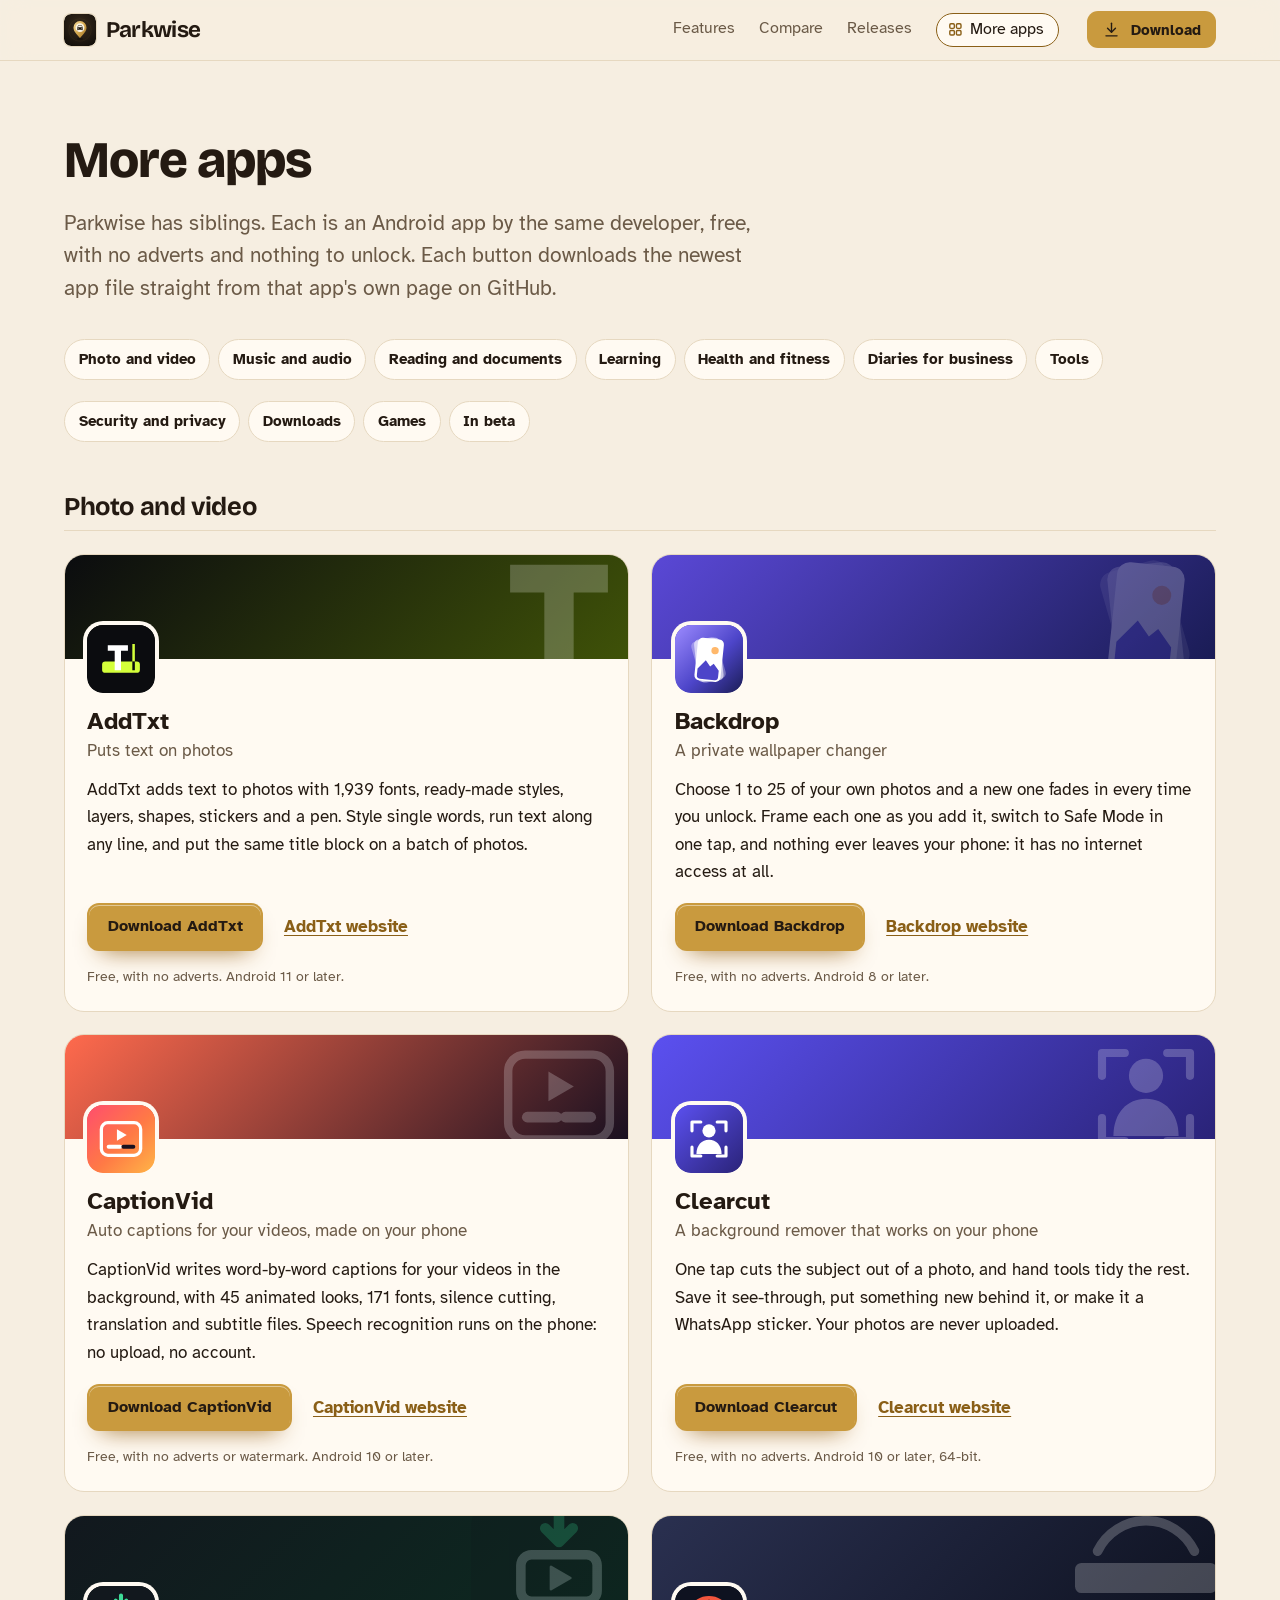
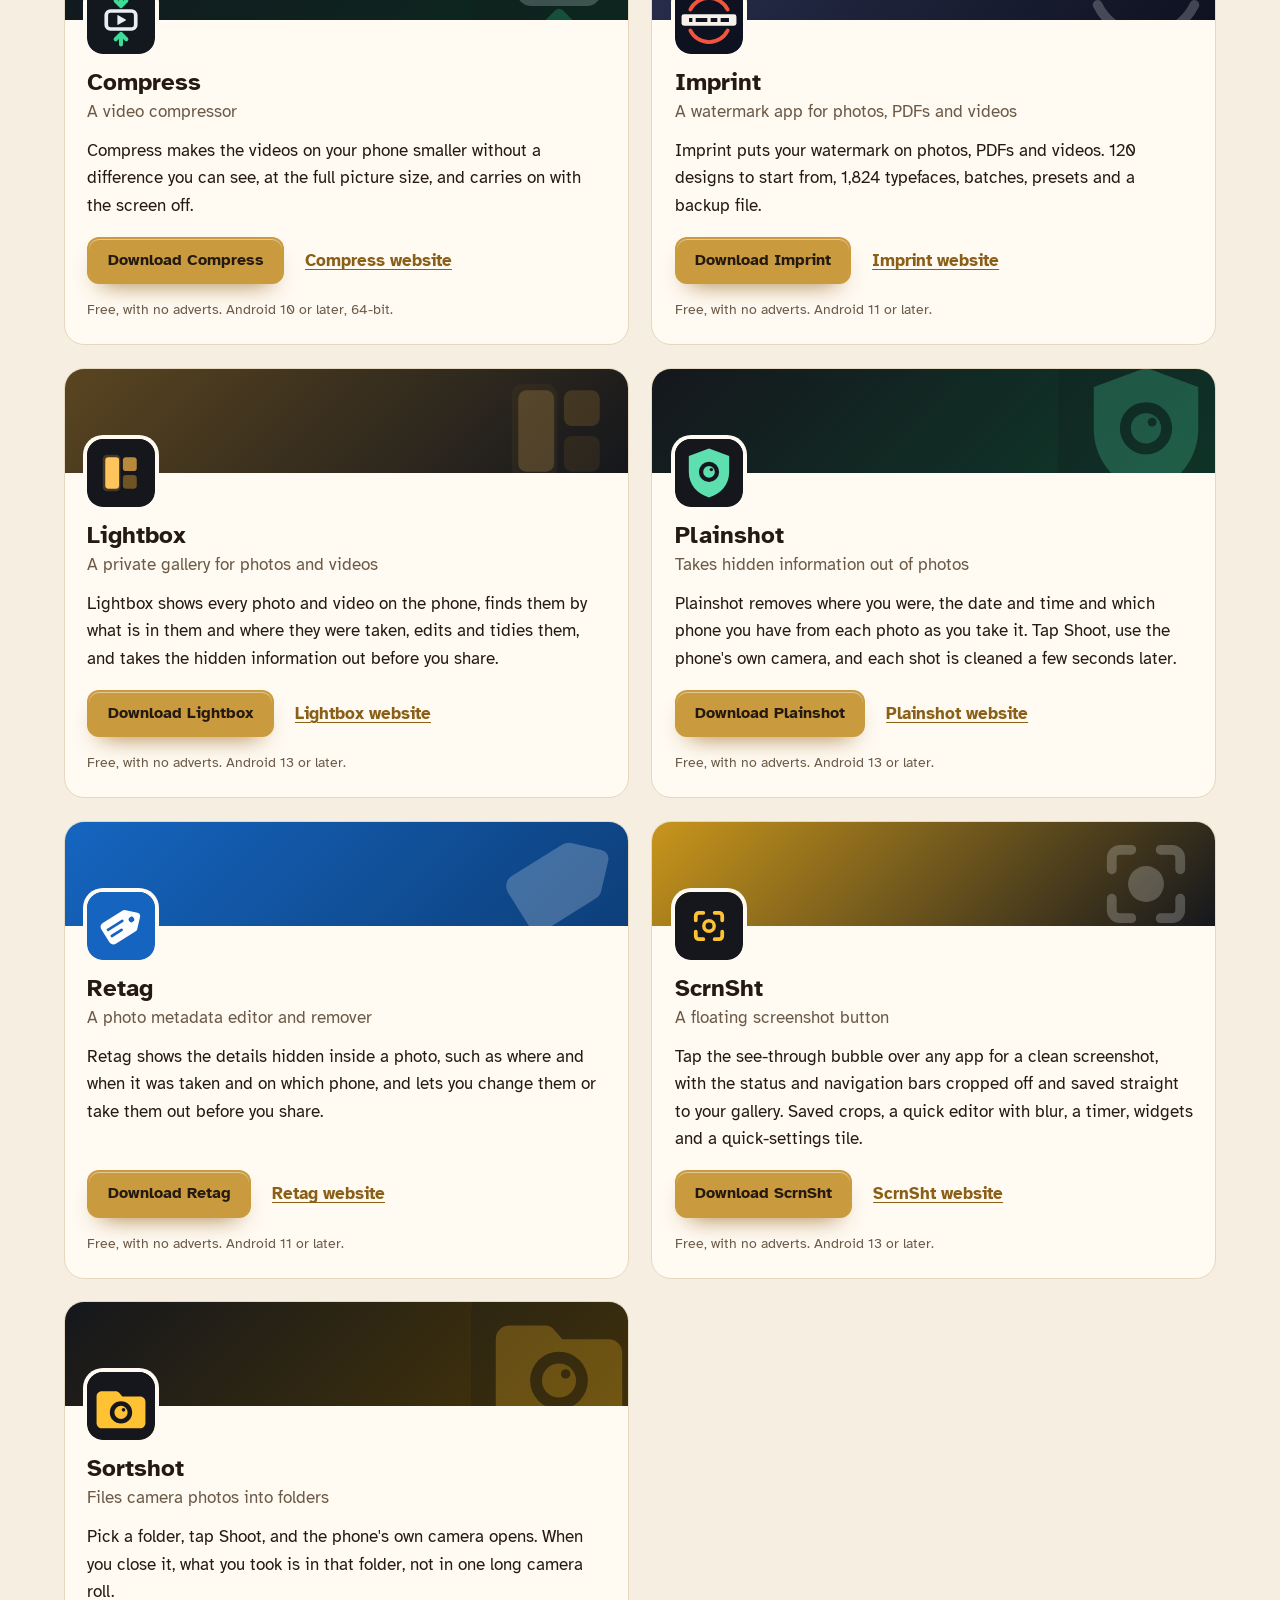
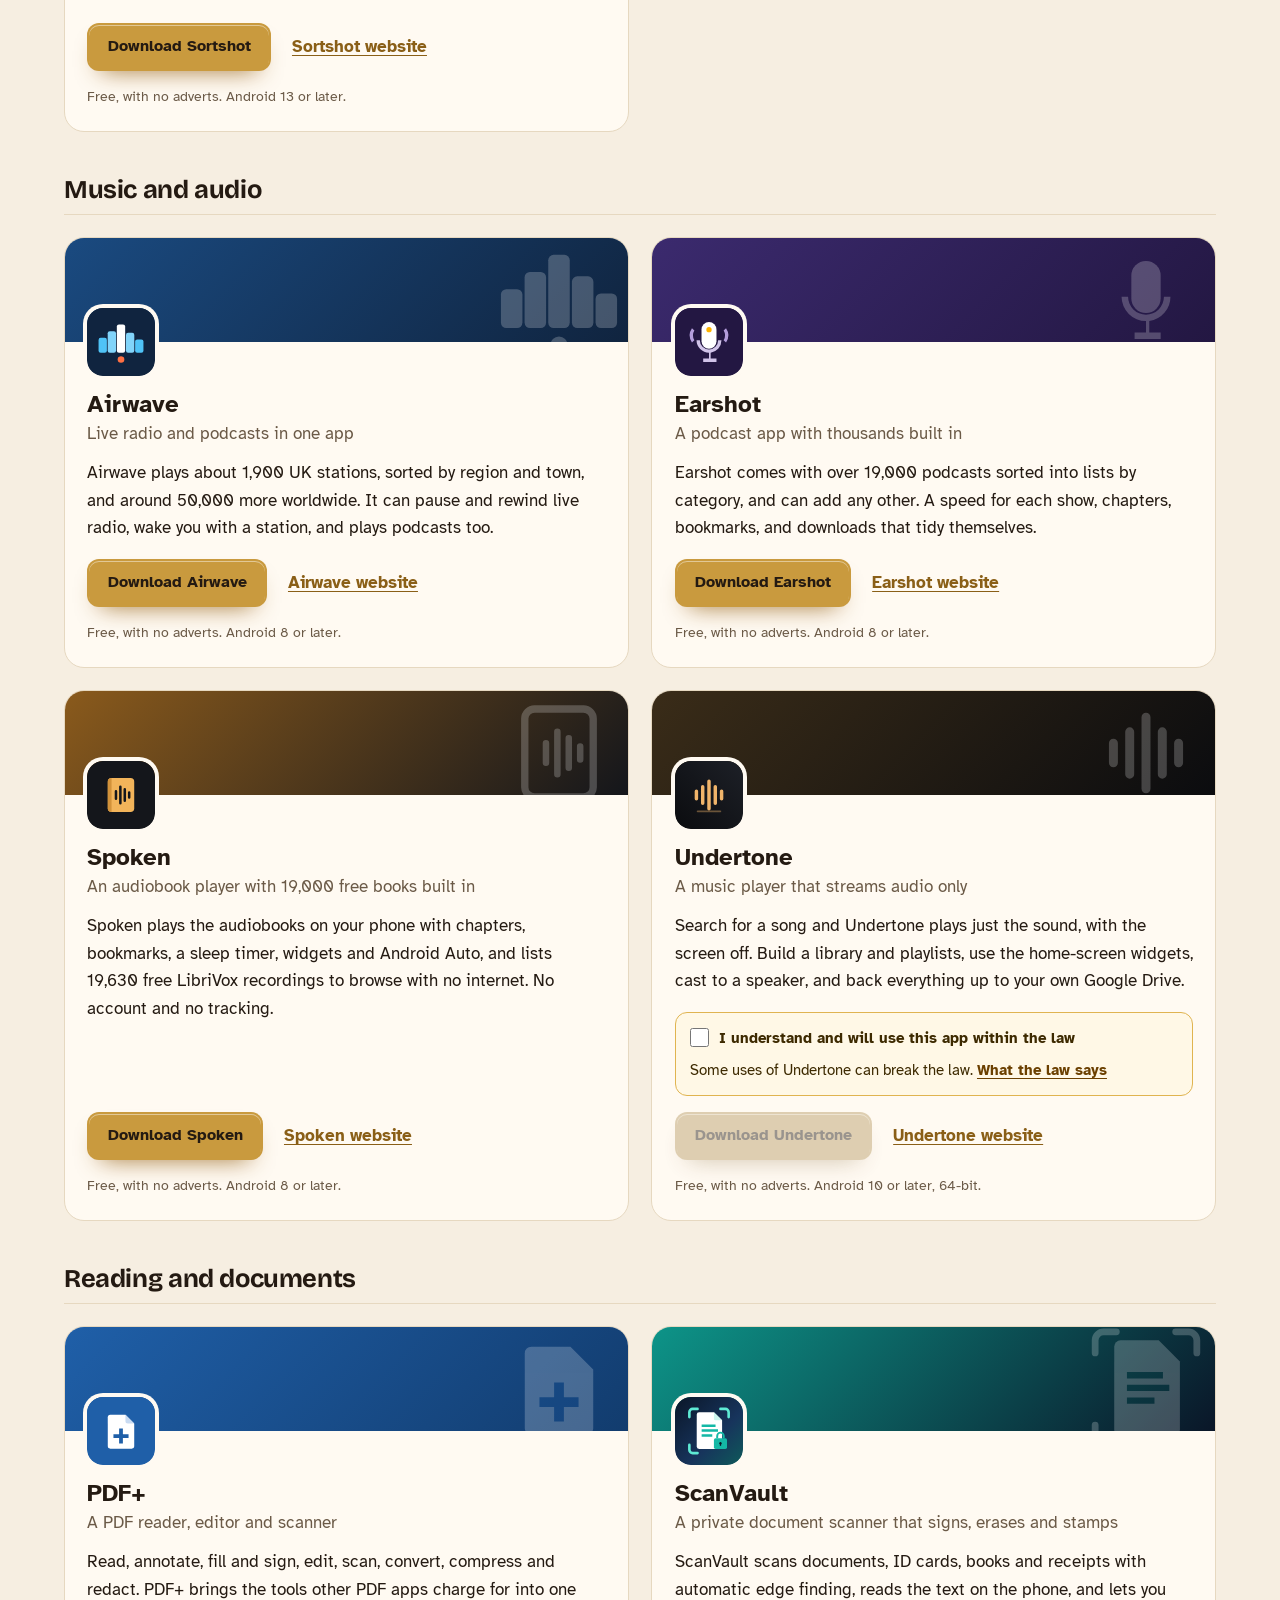
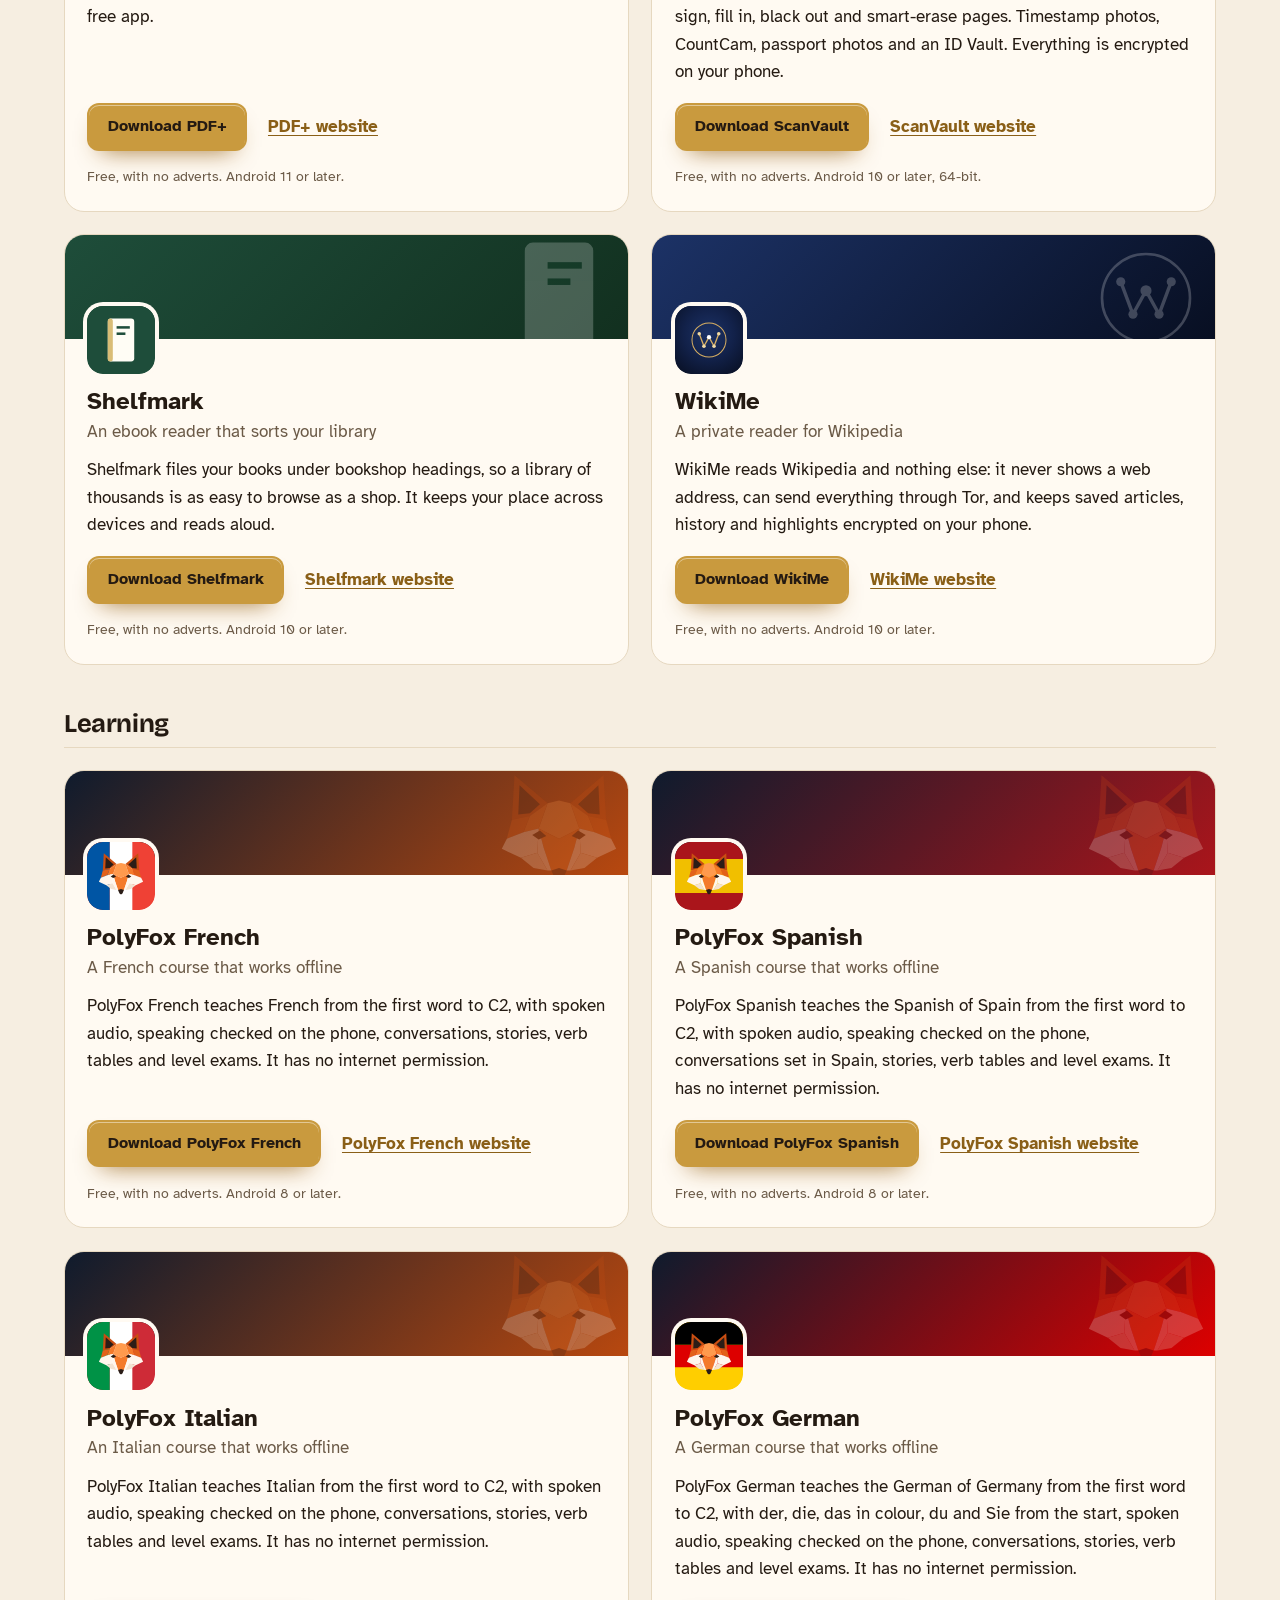
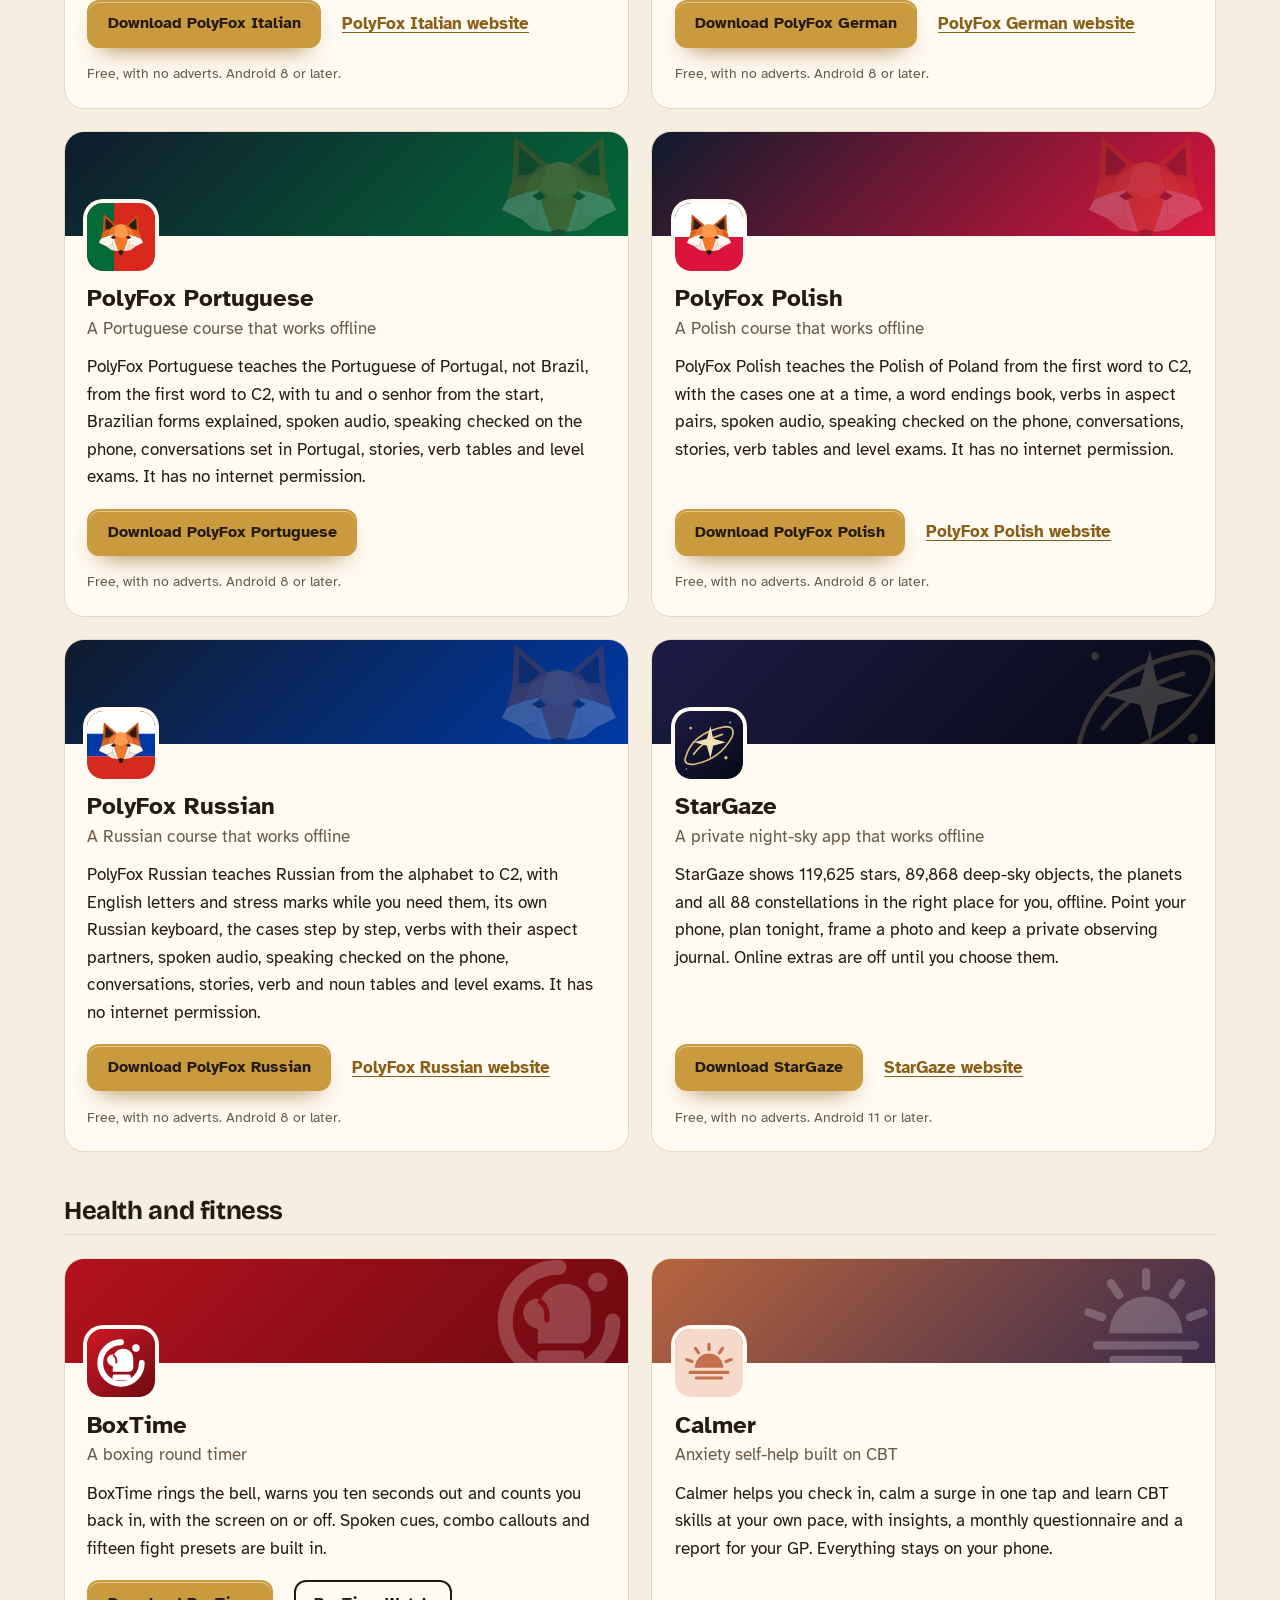
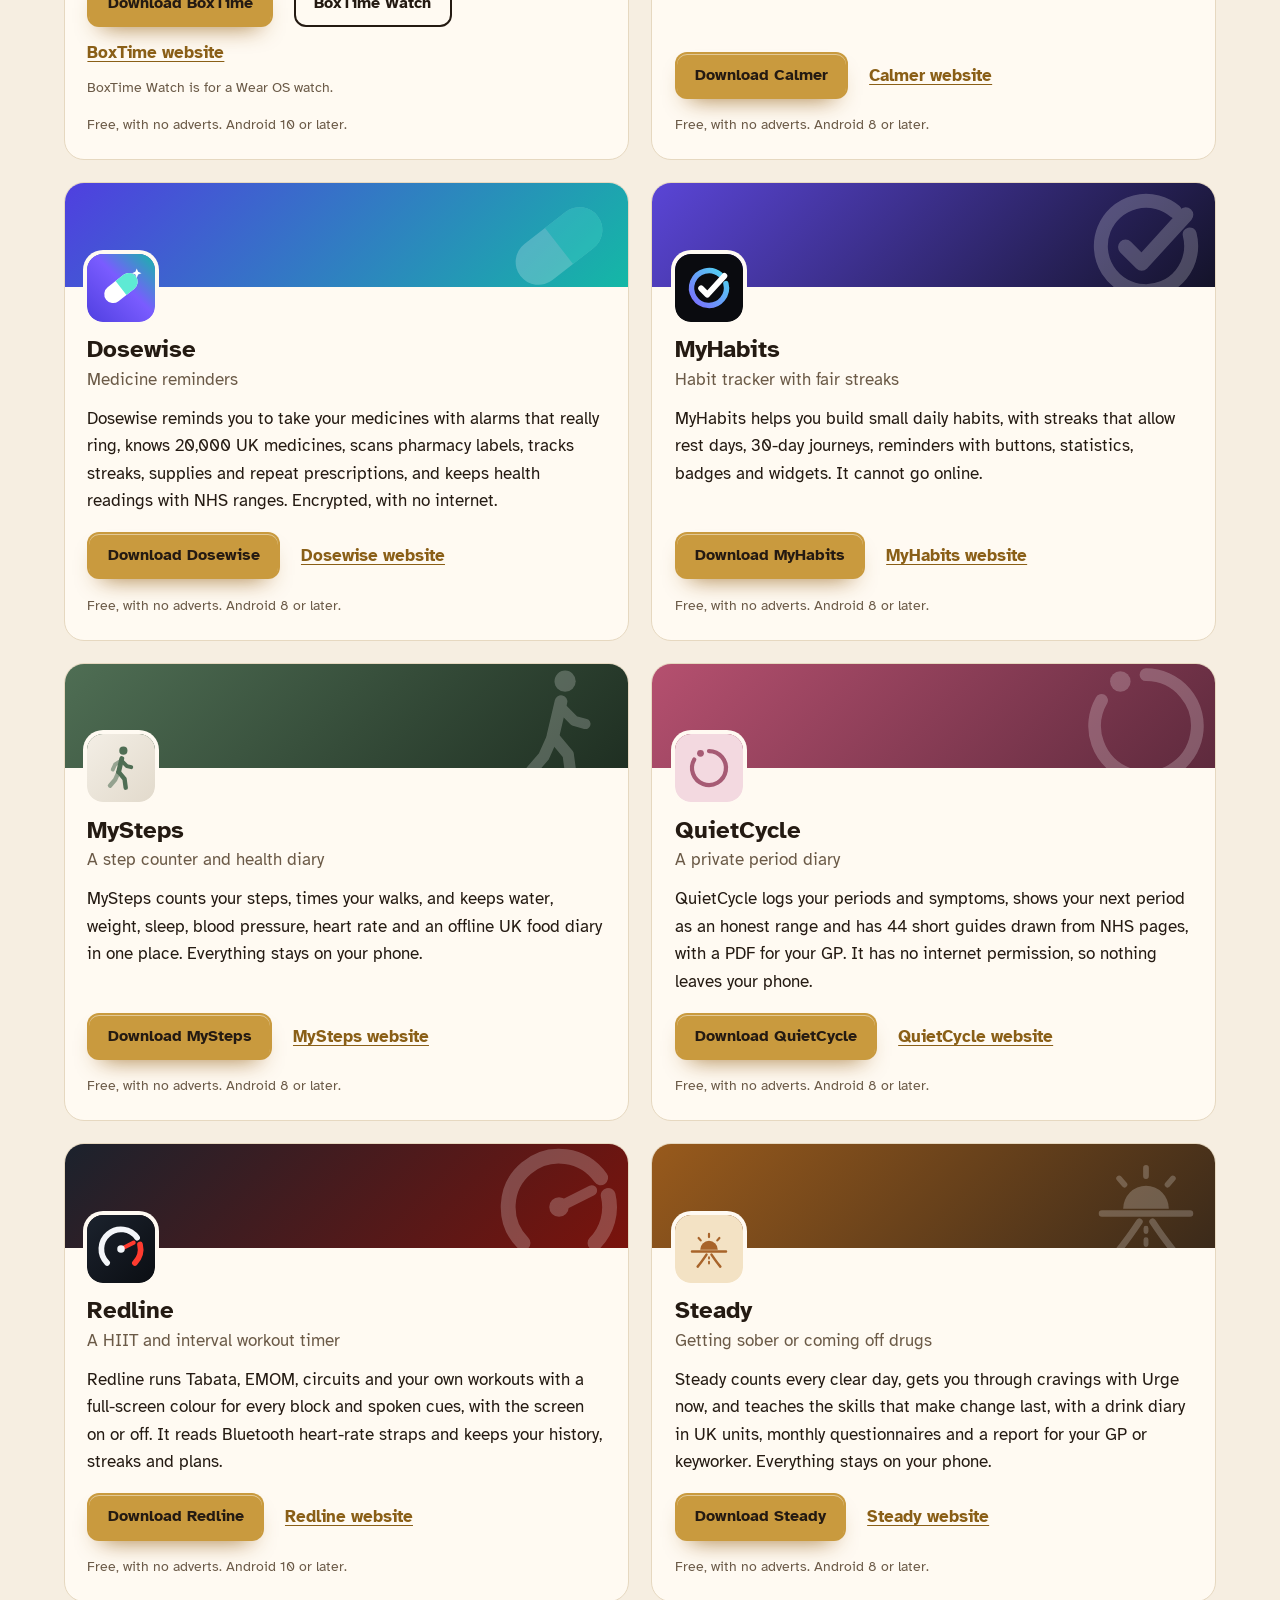
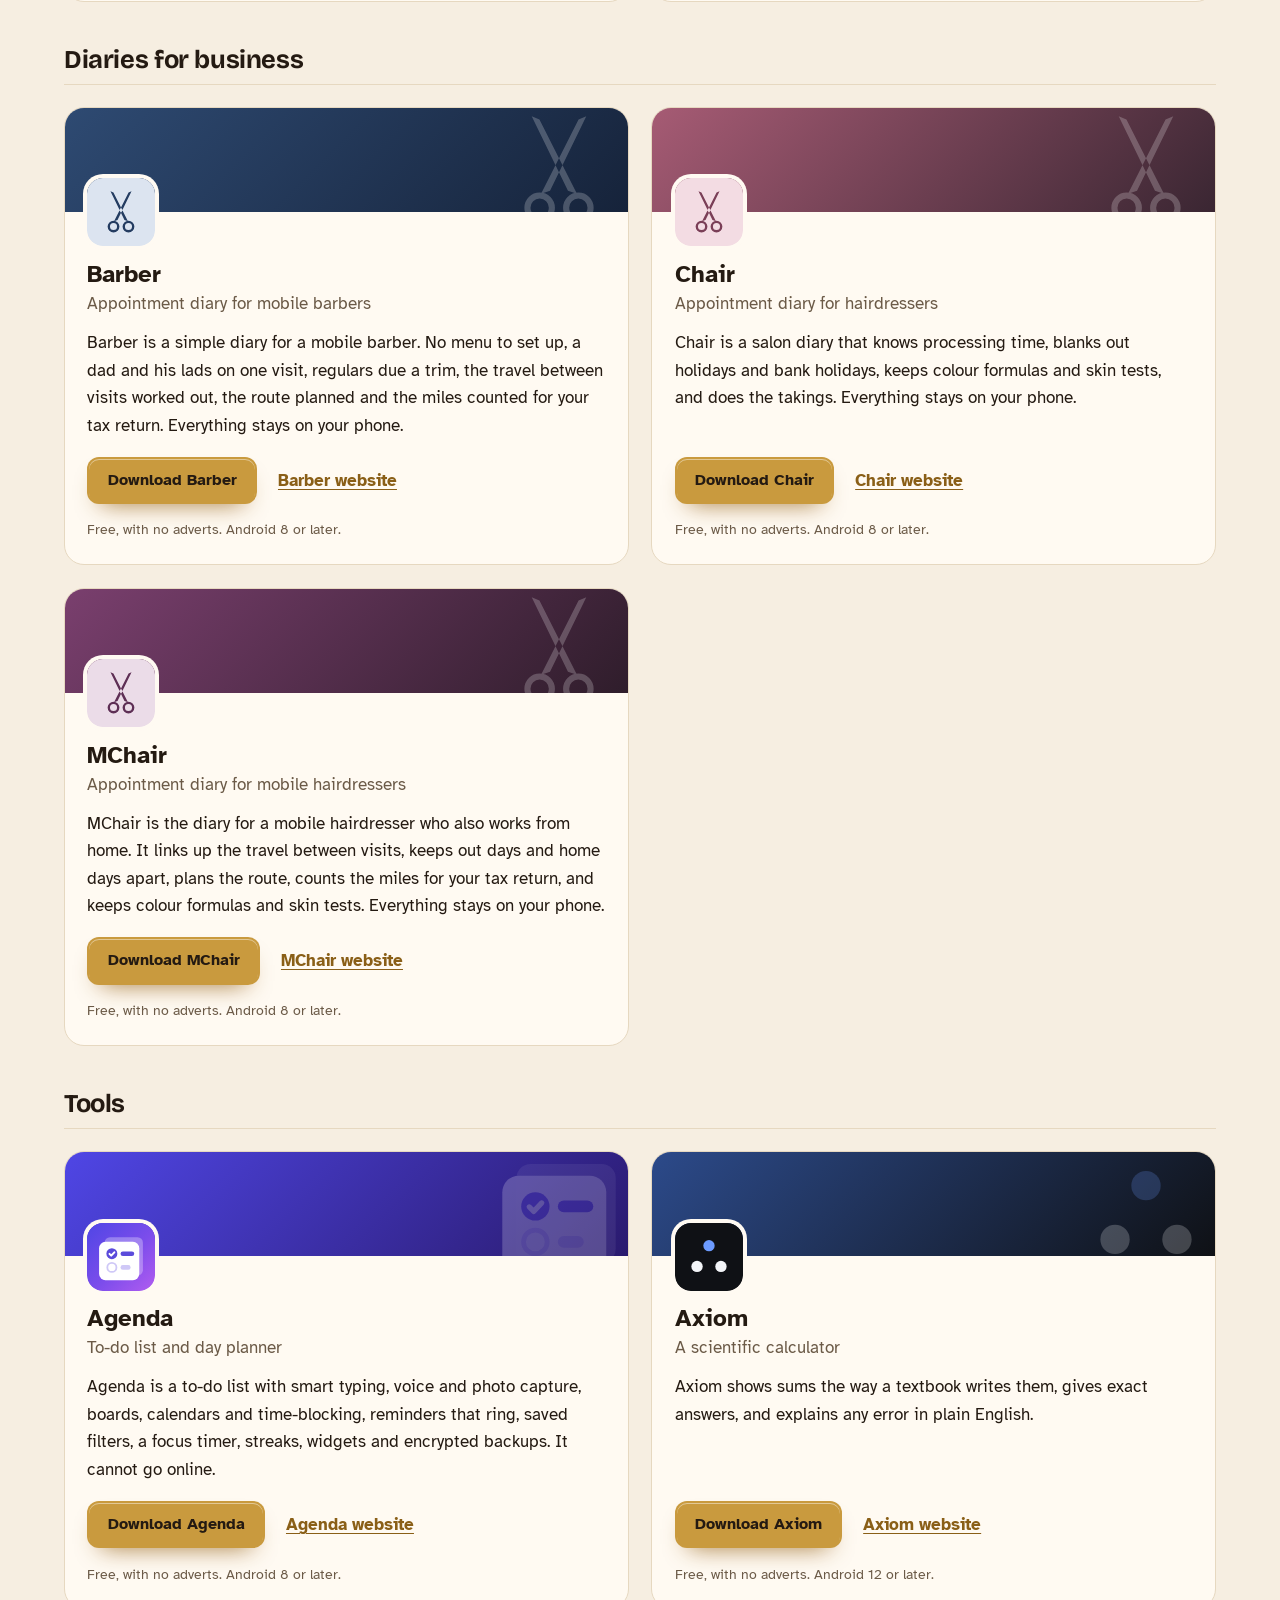
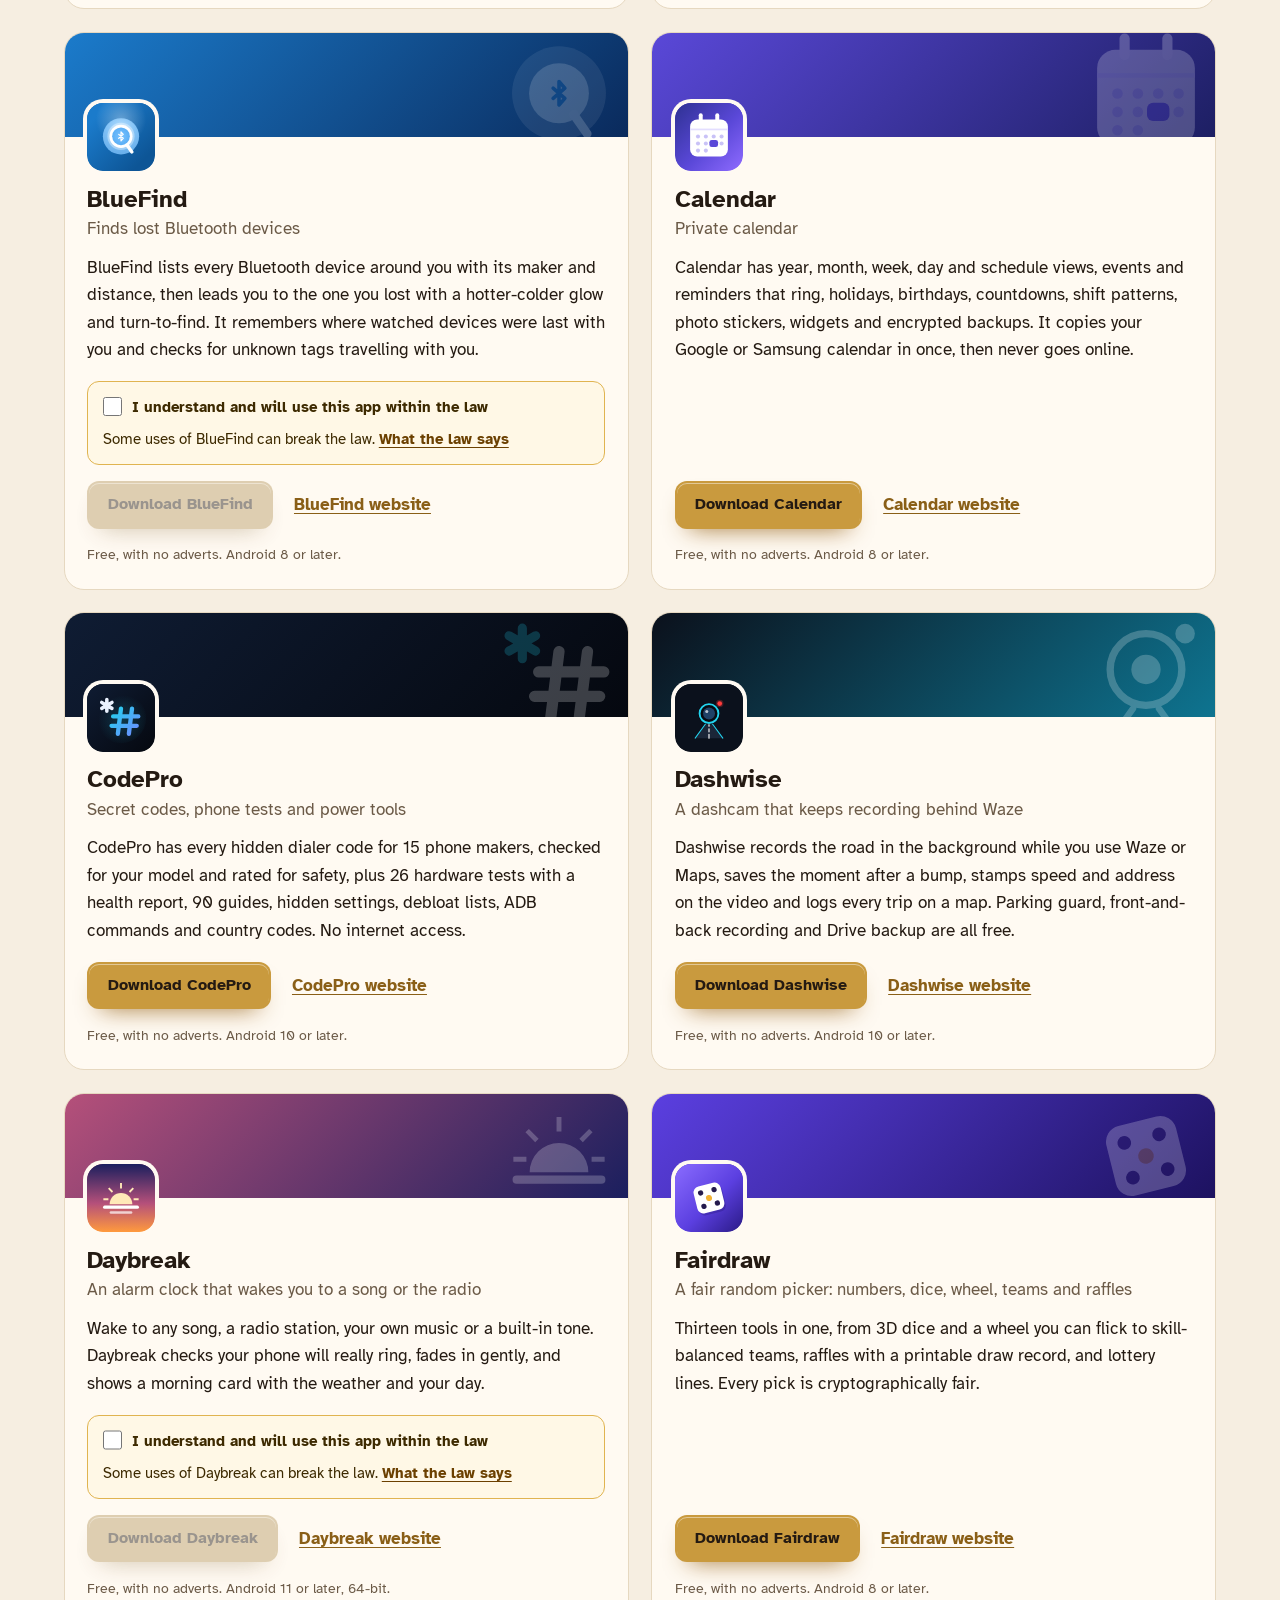
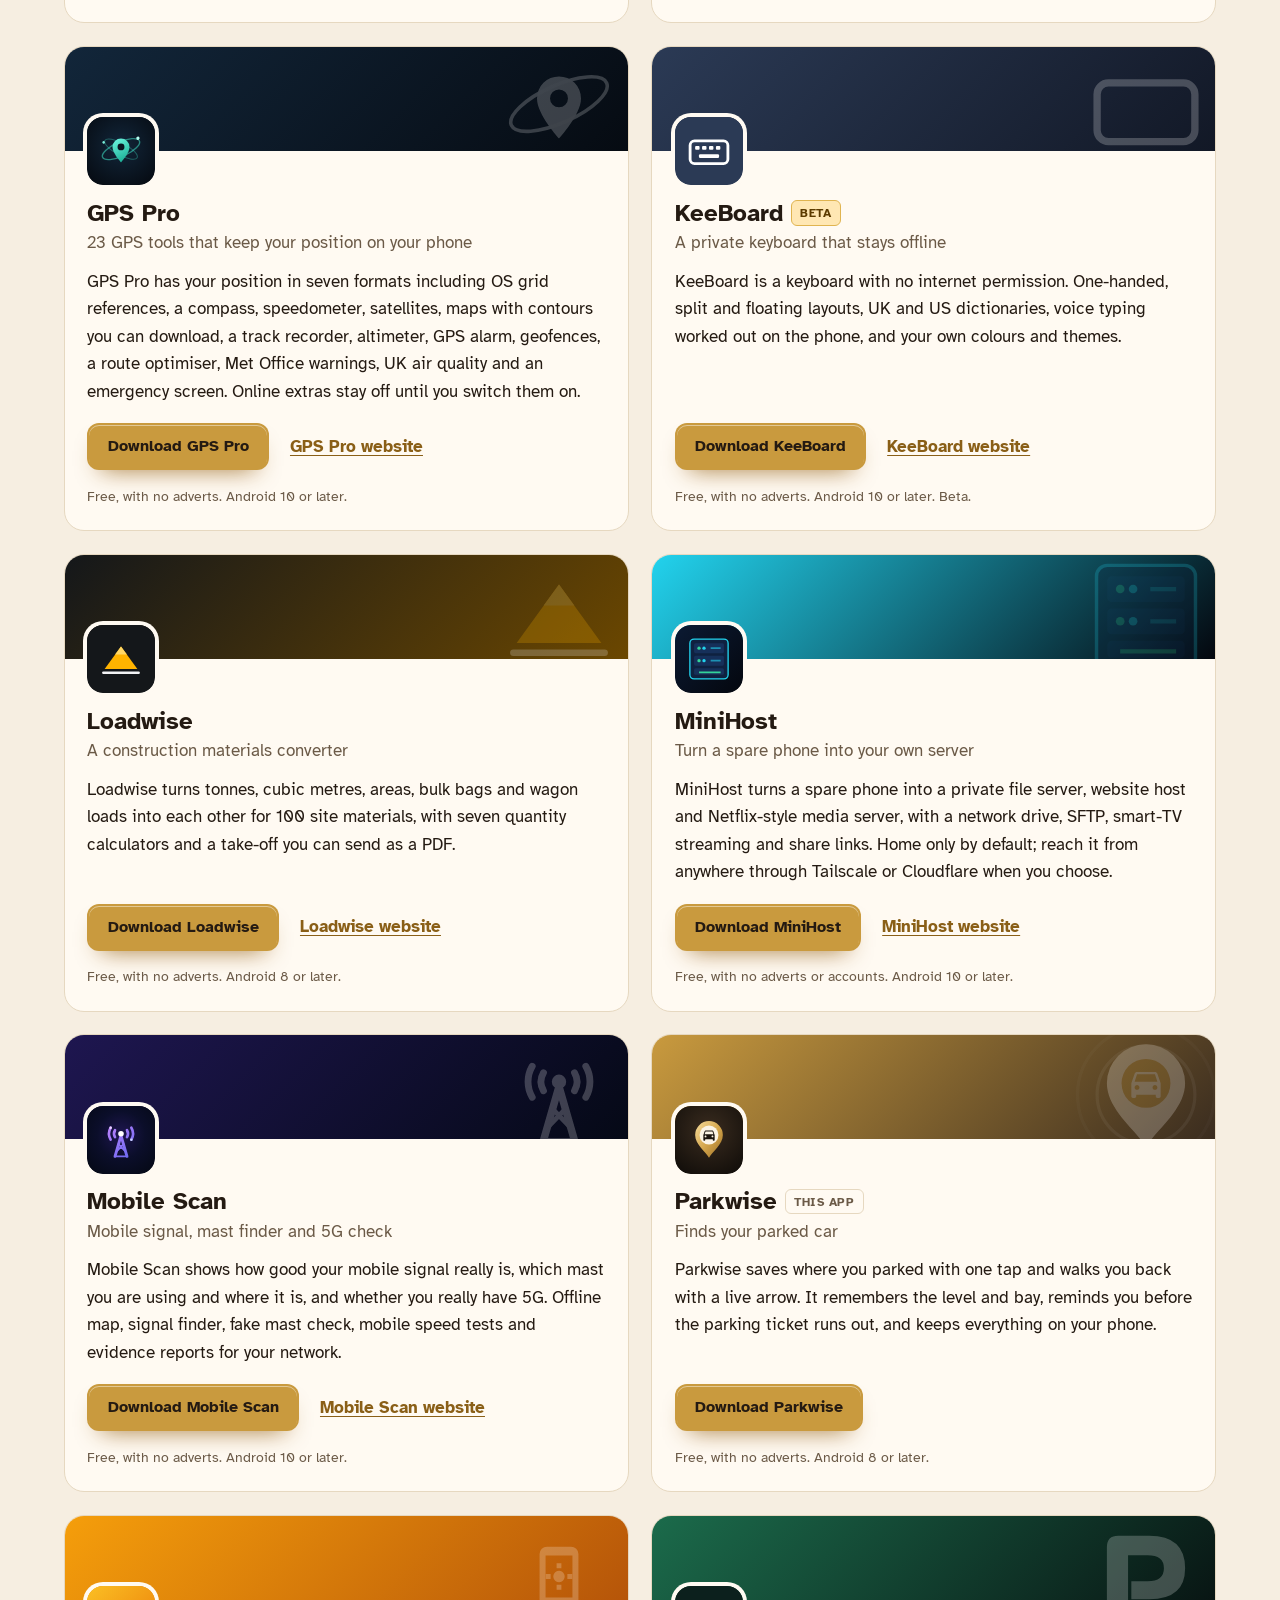
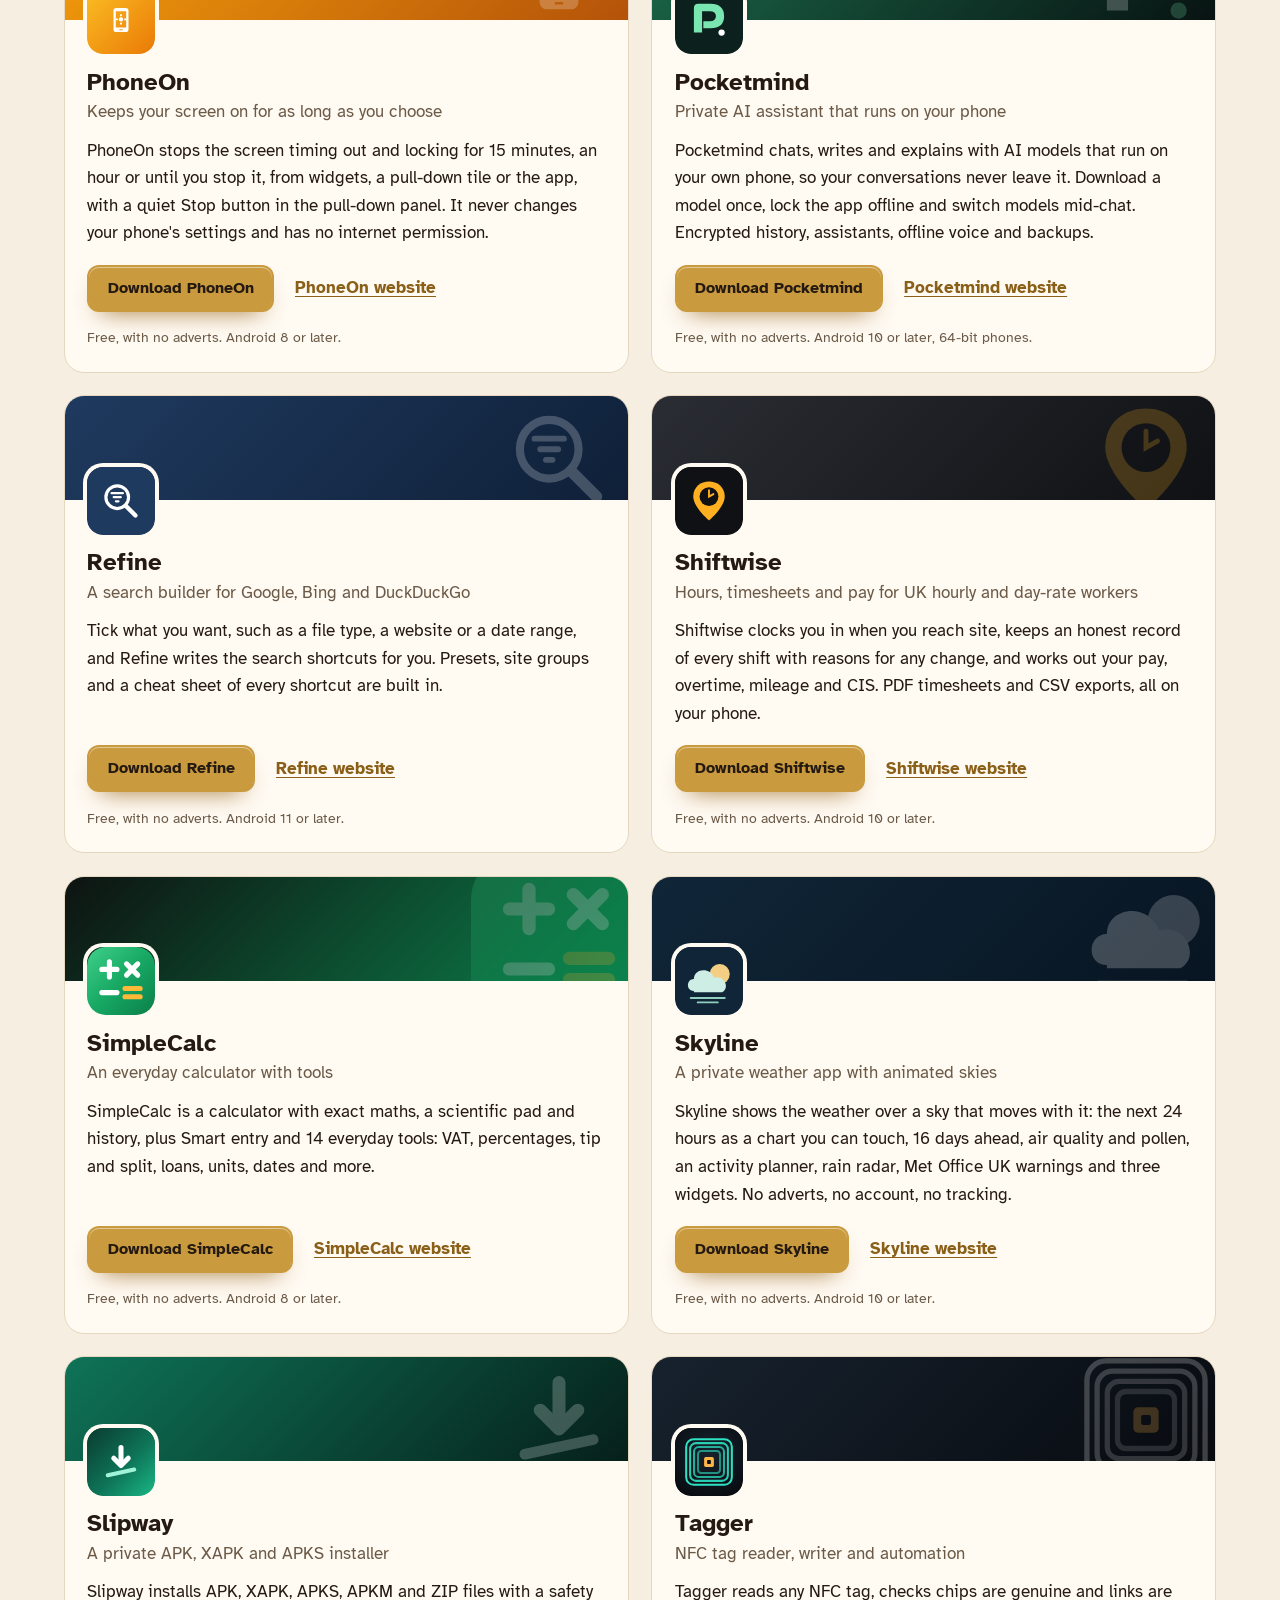
==== commit 65d627f2: "More apps: add Slipway" ====
--- a/more-apps.html
+++ b/more-apps.html
@@ -4,7 +4,7 @@
 <meta charset="utf-8">
 <meta name="viewport" content="width=device-width, initial-scale=1">
 <title>More free Android apps from the maker of Parkwise</title>
-<meta name="description" content="All 92 free Android apps from the maker of Parkwise, in one list by category, each with its download and a link to its website.">
+<meta name="description" content="All 93 free Android apps from the maker of Parkwise, in one list by category, each with its download and a link to its website.">
 <meta name="author" content="Jonathan Jackson">
 <link rel="canonical" href="https://customgpter.github.io/parkwise/more-apps.html">
 <meta name="theme-color" content="#f6eee1" media="(prefers-color-scheme: light)">
@@ -12,7 +12,7 @@
 <meta property="og:type" content="website">
 <meta property="og:site_name" content="Parkwise">
 <meta property="og:title" content="More free Android apps from the maker of Parkwise">
-<meta property="og:description" content="All 92 free Android apps from the maker of Parkwise, in one list by category, each with its download and a link to its website.">
+<meta property="og:description" content="All 93 free Android apps from the maker of Parkwise, in one list by category, each with its download and a link to its website.">
 <meta property="og:url" content="https://customgpter.github.io/parkwise/more-apps.html">
 <meta property="og:image" content="https://customgpter.github.io/parkwise/assets/og.png">
 <meta property="og:image:width" content="1200">
@@ -26,7 +26,7 @@
 <link rel="preload" href="./assets/fonts/atkinson-hyperlegible-latin-400-normal.woff2" as="font" type="font/woff2" crossorigin>
 <link rel="stylesheet" href="./assets/site.css?v=1">
 <link rel="stylesheet" href="./assets/house.css?v=1">
-<script type="application/ld+json">{"@context":"https://schema.org","@type":"ItemList","name":"Apps from the maker of Parkwise","url":"https://customgpter.github.io/parkwise/more-apps.html","itemListElement":[{"@type":"ListItem","position":1,"name":"AddTxt","url":"https://customgpter.github.io/addtxt/"},{"@type":"ListItem","position":2,"name":"Backdrop","url":"https://customgpter.github.io/backdrop/"},{"@type":"ListItem","position":3,"name":"CaptionVid","url":"https://customgpter.github.io/captionvid/"},{"@type":"ListItem","position":4,"name":"Clearcut","url":"https://customgpter.github.io/clearcut/"},{"@type":"ListItem","position":5,"name":"Compress","url":"https://customgpter.github.io/compress/"},{"@type":"ListItem","position":6,"name":"Imprint","url":"https://customgpter.github.io/imprint/"},{"@type":"ListItem","position":7,"name":"Lightbox","url":"https://customgpter.github.io/lightbox/"},{"@type":"ListItem","position":8,"name":"Plainshot","url":"https://customgpter.github.io/plainshot/"},{"@type":"ListItem","position":9,"name":"Retag","url":"https://customgpter.github.io/retag/"},{"@type":"ListItem","position":10,"name":"ScrnSht","url":"https://customgpter.github.io/scrnsht/"},{"@type":"ListItem","position":11,"name":"Sortshot","url":"https://customgpter.github.io/sortshot/"},{"@type":"ListItem","position":12,"name":"Airwave","url":"https://customgpter.github.io/airwave/"},{"@type":"ListItem","position":13,"name":"Earshot","url":"https://customgpter.github.io/earshot/"},{"@type":"ListItem","position":14,"name":"Spoken","url":"https://customgpter.github.io/spoken/"},{"@type":"ListItem","position":15,"name":"Undertone","url":"https://customgpter.github.io/undertone/"},{"@type":"ListItem","position":16,"name":"PDF+","url":"https://customgpter.github.io/pdfplus/"},{"@type":"ListItem","position":17,"name":"ScanVault","url":"https://customgpter.github.io/scanvault/"},{"@type":"ListItem","position":18,"name":"Shelfmark","url":"https://customgpter.github.io/shelfmark/"},{"@type":"ListItem","position":19,"name":"WikiMe","url":"https://customgpter.github.io/wikime/"},{"@type":"ListItem","position":20,"name":"PolyFox French","url":"https://customgpter.github.io/polyfox/"},{"@type":"ListItem","position":21,"name":"PolyFox German","url":"https://customgpter.github.io/polyfox-german/"},{"@type":"ListItem","position":22,"name":"PolyFox Polish","url":"https://customgpter.github.io/polyfox-polish/"},{"@type":"ListItem","position":23,"name":"PolyFox Russian","url":"https://customgpter.github.io/polyfox-russian/"},{"@type":"ListItem","position":24,"name":"StarGaze","url":"https://customgpter.github.io/stargaze/"},{"@type":"ListItem","position":25,"name":"BoxTime","url":"https://customgpter.github.io/boxtime/"},{"@type":"ListItem","position":26,"name":"Calmer","url":"https://customgpter.github.io/calmer/"},{"@type":"ListItem","position":27,"name":"Dosewise","url":"https://customgpter.github.io/dosewise/"},{"@type":"ListItem","position":28,"name":"MyHabits","url":"https://customgpter.github.io/myhabits/"},{"@type":"ListItem","position":29,"name":"MySteps","url":"https://customgpter.github.io/mysteps/"},{"@type":"ListItem","position":30,"name":"QuietCycle","url":"https://customgpter.github.io/quietcycle/"},{"@type":"ListItem","position":31,"name":"Redline","url":"https://customgpter.github.io/redline/"},{"@type":"ListItem","position":32,"name":"Steady","url":"https://customgpter.github.io/steady/"},{"@type":"ListItem","position":33,"name":"Barber","url":"https://customgpter.github.io/barber/"},{"@type":"ListItem","position":34,"name":"Chair","url":"https://customgpter.github.io/chair/"},{"@type":"ListItem","position":35,"name":"MChair","url":"https://customgpter.github.io/mchair/"},{"@type":"ListItem","position":36,"name":"Agenda","url":"https://customgpter.github.io/agenda/"},{"@type":"ListItem","position":37,"name":"Axiom","url":"https://customgpter.github.io/axiom/"},{"@type":"ListItem","position":38,"name":"BlueFind","url":"https://customgpter.github.io/bluefind/"},{"@type":"ListItem","position":39,"name":"Calendar","url":"https://customgpter.github.io/calendar/"},{"@type":"ListItem","position":40,"name":"CodePro","url":"https://customgpter.github.io/codepro/"},{"@type":"ListItem","position":41,"name":"Dashwise","url":"https://customgpter.github.io/dashwise/"},{"@type":"ListItem","position":42,"name":"Daybreak","url":"https://customgpter.github.io/daybreak/"},{"@type":"ListItem","position":43,"name":"Fairdraw","url":"https://customgpter.github.io/fairdraw/"},{"@type":"ListItem","position":44,"name":"GPS Pro","url":"https://customgpter.github.io/gpspro/"},{"@type":"ListItem","position":45,"name":"KeeBoard","url":"https://customgpter.github.io/keeboard/"},{"@type":"ListItem","position":46,"name":"Loadwise","url":"https://customgpter.github.io/loadwise/"},{"@type":"ListItem","position":47,"name":"MiniHost","url":"https://customgpter.github.io/minihost/"},{"@type":"ListItem","position":48,"name":"Mobile Scan","url":"https://customgpter.github.io/mobilescan/"},{"@type":"ListItem","position":49,"name":"Parkwise","url":"https://customgpter.github.io/parkwise/"},{"@type":"ListItem","position":50,"name":"Pocketmind","url":"https://customgpter.github.io/pocketmind/"},{"@type":"ListItem","position":51,"name":"Refine","url":"https://customgpter.github.io/refine/"},{"@type":"ListItem","position":52,"name":"Shiftwise","url":"https://customgpter.github.io/shiftwise/"},{"@type":"ListItem","position":53,"name":"SimpleCalc","url":"https://customgpter.github.io/simplecalc/"},{"@type":"ListItem","position":54,"name":"Skyline","url":"https://customgpter.github.io/skyline/"},{"@type":"ListItem","position":55,"name":"Tagger","url":"https://customgpter.github.io/tagger/"},{"@type":"ListItem","position":56,"name":"TotalClean","url":"https://customgpter.github.io/totalclean/"},{"@type":"ListItem","position":57,"name":"TVLink","url":"https://customgpter.github.io/tvlink/"},{"@type":"ListItem","position":58,"name":"Unbox","url":"https://customgpter.github.io/unbox/"},{"@type":"ListItem","position":59,"name":"WhatsKeep","url":"https://customgpter.github.io/whatskeep/"},{"@type":"ListItem","position":60,"name":"WiFi Scan","url":"https://customgpter.github.io/wifiscan/"},{"@type":"ListItem","position":61,"name":"Auditly","url":"https://customgpter.github.io/auditly/"},{"@type":"ListItem","position":62,"name":"Backchannel","url":"https://customgpter.github.io/backchannel/"},{"@type":"ListItem","position":63,"name":"ENotes","url":"https://customgpter.github.io/enotes/"},{"@type":"ListItem","position":64,"name":"FindMe","url":"https://customgpter.github.io/findme/"},{"@type":"ListItem","position":65,"name":"iLock","url":"https://customgpter.github.io/ilock/"},{"@type":"ListItem","position":66,"name":"ImSafe","url":"https://customgpter.github.io/imsafe/"},{"@type":"ListItem","position":67,"name":"IShred","url":"https://customgpter.github.io/ishred/"},{"@type":"ListItem","position":68,"name":"LockBox","url":"https://customgpter.github.io/lockbox/"},{"@type":"ListItem","position":69,"name":"PassVault","url":"https://customgpter.github.io/passvault/"},{"@type":"ListItem","position":70,"name":"SpyFind","url":"https://customgpter.github.io/spyfind/"},{"@type":"ListItem","position":71,"name":"TextWipe","url":"https://customgpter.github.io/textwipe/"},{"@type":"ListItem","position":72,"name":"Tracewire","url":"https://customgpter.github.io/tracewire/"},{"@type":"ListItem","position":73,"name":"Vigil","url":"https://customgpter.github.io/vigil/"},{"@type":"ListItem","position":74,"name":"Grab","url":"https://customgpter.github.io/grab/"},{"@type":"ListItem","position":75,"name":"Swarm","url":"https://customgpter.github.io/swarm/"},{"@type":"ListItem","position":76,"name":"Plane Games","url":"https://customgpter.github.io/plane-games/"},{"@type":"ListItem","position":77,"name":"Ninefold","url":"https://customgpter.github.io/ninefold/"},{"@type":"ListItem","position":78,"name":"Cubewise","url":"https://customgpter.github.io/cubewise/"},{"@type":"ListItem","position":79,"name":"Tilewise","url":"https://customgpter.github.io/tilewise/"},{"@type":"ListItem","position":80,"name":"Letterwise","url":"https://customgpter.github.io/letterwise/"},{"@type":"ListItem","position":81,"name":"Kingside","url":"https://customgpter.github.io/kingside/"},{"@type":"ListItem","position":82,"name":"Deckhand","url":"https://customgpter.github.io/deckhand/"},{"@type":"ListItem","position":83,"name":"SNESForge","url":"https://customgpter.github.io/snesforge/"},{"@type":"ListItem","position":84,"name":"Fame Boy","url":"https://customgpter.github.io/fameboy/"},{"@type":"ListItem","position":85,"name":"PSPPro","url":"https://customgpter.github.io/psppro/"},{"@type":"ListItem","position":86,"name":"MegaGen","url":"https://customgpter.github.io/megagen/"},{"@type":"ListItem","position":87,"name":"QVR","url":"https://customgpter.github.io/qvr/"},{"@type":"ListItem","position":88,"name":"QVR Watch","url":"https://customgpter.github.io/qvr-watch/"},{"@type":"ListItem","position":89,"name":"QVRLite","url":"https://customgpter.github.io/qvrlite/"},{"@type":"ListItem","position":90,"name":"Onionz","url":"https://customgpter.github.io/onionz/"},{"@type":"ListItem","position":91,"name":"OnionzWeb","url":"https://customgpter.github.io/onionzweb/"}]}</script>
+<script type="application/ld+json">{"@context":"https://schema.org","@type":"ItemList","name":"Apps from the maker of Parkwise","url":"https://customgpter.github.io/parkwise/more-apps.html","itemListElement":[{"@type":"ListItem","position":1,"name":"AddTxt","url":"https://customgpter.github.io/addtxt/"},{"@type":"ListItem","position":2,"name":"Backdrop","url":"https://customgpter.github.io/backdrop/"},{"@type":"ListItem","position":3,"name":"CaptionVid","url":"https://customgpter.github.io/captionvid/"},{"@type":"ListItem","position":4,"name":"Clearcut","url":"https://customgpter.github.io/clearcut/"},{"@type":"ListItem","position":5,"name":"Compress","url":"https://customgpter.github.io/compress/"},{"@type":"ListItem","position":6,"name":"Imprint","url":"https://customgpter.github.io/imprint/"},{"@type":"ListItem","position":7,"name":"Lightbox","url":"https://customgpter.github.io/lightbox/"},{"@type":"ListItem","position":8,"name":"Plainshot","url":"https://customgpter.github.io/plainshot/"},{"@type":"ListItem","position":9,"name":"Retag","url":"https://customgpter.github.io/retag/"},{"@type":"ListItem","position":10,"name":"ScrnSht","url":"https://customgpter.github.io/scrnsht/"},{"@type":"ListItem","position":11,"name":"Sortshot","url":"https://customgpter.github.io/sortshot/"},{"@type":"ListItem","position":12,"name":"Airwave","url":"https://customgpter.github.io/airwave/"},{"@type":"ListItem","position":13,"name":"Earshot","url":"https://customgpter.github.io/earshot/"},{"@type":"ListItem","position":14,"name":"Spoken","url":"https://customgpter.github.io/spoken/"},{"@type":"ListItem","position":15,"name":"Undertone","url":"https://customgpter.github.io/undertone/"},{"@type":"ListItem","position":16,"name":"PDF+","url":"https://customgpter.github.io/pdfplus/"},{"@type":"ListItem","position":17,"name":"ScanVault","url":"https://customgpter.github.io/scanvault/"},{"@type":"ListItem","position":18,"name":"Shelfmark","url":"https://customgpter.github.io/shelfmark/"},{"@type":"ListItem","position":19,"name":"WikiMe","url":"https://customgpter.github.io/wikime/"},{"@type":"ListItem","position":20,"name":"PolyFox French","url":"https://customgpter.github.io/polyfox/"},{"@type":"ListItem","position":21,"name":"PolyFox German","url":"https://customgpter.github.io/polyfox-german/"},{"@type":"ListItem","position":22,"name":"PolyFox Polish","url":"https://customgpter.github.io/polyfox-polish/"},{"@type":"ListItem","position":23,"name":"PolyFox Russian","url":"https://customgpter.github.io/polyfox-russian/"},{"@type":"ListItem","position":24,"name":"StarGaze","url":"https://customgpter.github.io/stargaze/"},{"@type":"ListItem","position":25,"name":"BoxTime","url":"https://customgpter.github.io/boxtime/"},{"@type":"ListItem","position":26,"name":"Calmer","url":"https://customgpter.github.io/calmer/"},{"@type":"ListItem","position":27,"name":"Dosewise","url":"https://customgpter.github.io/dosewise/"},{"@type":"ListItem","position":28,"name":"MyHabits","url":"https://customgpter.github.io/myhabits/"},{"@type":"ListItem","position":29,"name":"MySteps","url":"https://customgpter.github.io/mysteps/"},{"@type":"ListItem","position":30,"name":"QuietCycle","url":"https://customgpter.github.io/quietcycle/"},{"@type":"ListItem","position":31,"name":"Redline","url":"https://customgpter.github.io/redline/"},{"@type":"ListItem","position":32,"name":"Steady","url":"https://customgpter.github.io/steady/"},{"@type":"ListItem","position":33,"name":"Barber","url":"https://customgpter.github.io/barber/"},{"@type":"ListItem","position":34,"name":"Chair","url":"https://customgpter.github.io/chair/"},{"@type":"ListItem","position":35,"name":"MChair","url":"https://customgpter.github.io/mchair/"},{"@type":"ListItem","position":36,"name":"Agenda","url":"https://customgpter.github.io/agenda/"},{"@type":"ListItem","position":37,"name":"Axiom","url":"https://customgpter.github.io/axiom/"},{"@type":"ListItem","position":38,"name":"BlueFind","url":"https://customgpter.github.io/bluefind/"},{"@type":"ListItem","position":39,"name":"Calendar","url":"https://customgpter.github.io/calendar/"},{"@type":"ListItem","position":40,"name":"CodePro","url":"https://customgpter.github.io/codepro/"},{"@type":"ListItem","position":41,"name":"Dashwise","url":"https://customgpter.github.io/dashwise/"},{"@type":"ListItem","position":42,"name":"Daybreak","url":"https://customgpter.github.io/daybreak/"},{"@type":"ListItem","position":43,"name":"Fairdraw","url":"https://customgpter.github.io/fairdraw/"},{"@type":"ListItem","position":44,"name":"GPS Pro","url":"https://customgpter.github.io/gpspro/"},{"@type":"ListItem","position":45,"name":"KeeBoard","url":"https://customgpter.github.io/keeboard/"},{"@type":"ListItem","position":46,"name":"Loadwise","url":"https://customgpter.github.io/loadwise/"},{"@type":"ListItem","position":47,"name":"MiniHost","url":"https://customgpter.github.io/minihost/"},{"@type":"ListItem","position":48,"name":"Mobile Scan","url":"https://customgpter.github.io/mobilescan/"},{"@type":"ListItem","position":49,"name":"Parkwise","url":"https://customgpter.github.io/parkwise/"},{"@type":"ListItem","position":50,"name":"Pocketmind","url":"https://customgpter.github.io/pocketmind/"},{"@type":"ListItem","position":51,"name":"Refine","url":"https://customgpter.github.io/refine/"},{"@type":"ListItem","position":52,"name":"Shiftwise","url":"https://customgpter.github.io/shiftwise/"},{"@type":"ListItem","position":53,"name":"SimpleCalc","url":"https://customgpter.github.io/simplecalc/"},{"@type":"ListItem","position":54,"name":"Skyline","url":"https://customgpter.github.io/skyline/"},{"@type":"ListItem","position":55,"name":"Slipway","url":"https://customgpter.github.io/slipway/"},{"@type":"ListItem","position":56,"name":"Tagger","url":"https://customgpter.github.io/tagger/"},{"@type":"ListItem","position":57,"name":"TotalClean","url":"https://customgpter.github.io/totalclean/"},{"@type":"ListItem","position":58,"name":"TVLink","url":"https://customgpter.github.io/tvlink/"},{"@type":"ListItem","position":59,"name":"Unbox","url":"https://customgpter.github.io/unbox/"},{"@type":"ListItem","position":60,"name":"WhatsKeep","url":"https://customgpter.github.io/whatskeep/"},{"@type":"ListItem","position":61,"name":"WiFi Scan","url":"https://customgpter.github.io/wifiscan/"},{"@type":"ListItem","position":62,"name":"Auditly","url":"https://customgpter.github.io/auditly/"},{"@type":"ListItem","position":63,"name":"Backchannel","url":"https://customgpter.github.io/backchannel/"},{"@type":"ListItem","position":64,"name":"ENotes","url":"https://customgpter.github.io/enotes/"},{"@type":"ListItem","position":65,"name":"FindMe","url":"https://customgpter.github.io/findme/"},{"@type":"ListItem","position":66,"name":"iLock","url":"https://customgpter.github.io/ilock/"},{"@type":"ListItem","position":67,"name":"ImSafe","url":"https://customgpter.github.io/imsafe/"},{"@type":"ListItem","position":68,"name":"IShred","url":"https://customgpter.github.io/ishred/"},{"@type":"ListItem","position":69,"name":"LockBox","url":"https://customgpter.github.io/lockbox/"},{"@type":"ListItem","position":70,"name":"PassVault","url":"https://customgpter.github.io/passvault/"},{"@type":"ListItem","position":71,"name":"SpyFind","url":"https://customgpter.github.io/spyfind/"},{"@type":"ListItem","position":72,"name":"TextWipe","url":"https://customgpter.github.io/textwipe/"},{"@type":"ListItem","position":73,"name":"Tracewire","url":"https://customgpter.github.io/tracewire/"},{"@type":"ListItem","position":74,"name":"Vigil","url":"https://customgpter.github.io/vigil/"},{"@type":"ListItem","position":75,"name":"Grab","url":"https://customgpter.github.io/grab/"},{"@type":"ListItem","position":76,"name":"Swarm","url":"https://customgpter.github.io/swarm/"},{"@type":"ListItem","position":77,"name":"Plane Games","url":"https://customgpter.github.io/plane-games/"},{"@type":"ListItem","position":78,"name":"Ninefold","url":"https://customgpter.github.io/ninefold/"},{"@type":"ListItem","position":79,"name":"Cubewise","url":"https://customgpter.github.io/cubewise/"},{"@type":"ListItem","position":80,"name":"Tilewise","url":"https://customgpter.github.io/tilewise/"},{"@type":"ListItem","position":81,"name":"Letterwise","url":"https://customgpter.github.io/letterwise/"},{"@type":"ListItem","position":82,"name":"Kingside","url":"https://customgpter.github.io/kingside/"},{"@type":"ListItem","position":83,"name":"Deckhand","url":"https://customgpter.github.io/deckhand/"},{"@type":"ListItem","position":84,"name":"SNESForge","url":"https://customgpter.github.io/snesforge/"},{"@type":"ListItem","position":85,"name":"Fame Boy","url":"https://customgpter.github.io/fameboy/"},{"@type":"ListItem","position":86,"name":"PSPPro","url":"https://customgpter.github.io/psppro/"},{"@type":"ListItem","position":87,"name":"MegaGen","url":"https://customgpter.github.io/megagen/"},{"@type":"ListItem","position":88,"name":"QVR","url":"https://customgpter.github.io/qvr/"},{"@type":"ListItem","position":89,"name":"QVR Watch","url":"https://customgpter.github.io/qvr-watch/"},{"@type":"ListItem","position":90,"name":"QVRLite","url":"https://customgpter.github.io/qvrlite/"},{"@type":"ListItem","position":91,"name":"Onionz","url":"https://customgpter.github.io/onionz/"},{"@type":"ListItem","position":92,"name":"OnionzWeb","url":"https://customgpter.github.io/onionzweb/"}]}</script>
 <link rel="stylesheet" href="./assets/apps-list.css?v=1">
 <script src="./assets/apps-list.js?v=1" defer></script>
 </head>
@@ -102,7 +102,7 @@
 <li class="mapp" style="--b:#2a2d33;--b2:#0f1114"><div class="mapp-cover" aria-hidden="true"><svg viewBox="0 0 108 108"><path d="M54 85C54 85 29 64 29 47C29 15 79 15 79 47C79 64 54 85 54 85Z" fill="#FFB020"/><circle cx="54" cy="47" r="15" fill="#0F1114"/><path d="M54 37V47L61 43" stroke="#FFB020" stroke-width="3" stroke-linecap="round" fill="none"/></svg></div><div class="mapp-body"><svg class="mapp-icon" viewBox="0 0 108 108" aria-hidden="true"><rect width="108" height="108" rx="24" fill="#0F1114"/><path d="M54 85C54 85 29 64 29 47C29 15 79 15 79 47C79 64 54 85 54 85Z" fill="#FFB020"/><circle cx="54" cy="47" r="15" fill="#0F1114"/><path d="M54 37V47L61 43" stroke="#FFB020" stroke-width="3" stroke-linecap="round" fill="none"/></svg><h3>Shiftwise</h3><p class="mapp-kind">Hours, timesheets and pay for UK hourly and day-rate workers</p><p class="mapp-say">Shiftwise clocks you in when you reach site, keeps an honest record of every shift with reasons for any change, and works out your pay, overtime, mileage and CIS. PDF timesheets and CSV exports, all on your phone.</p><p class="mapp-go"><a class="button" href="https://github.com/CustomGPTer/shiftwise/releases/latest/download/Shiftwise.apk">Download Shiftwise</a><a class="mapp-site" href="https://customgpter.github.io/shiftwise/">Shiftwise website</a></p><p class="mapp-needs">Free, with no adverts. Android 10 or later.</p></div></li>
 <li class="mapp" style="--b:#0e1311;--b2:#0b7f4a"><div class="mapp-cover" aria-hidden="true"><svg viewBox="0 0 108 108"><rect width="108" height="108" rx="30" fill="url(#scgc)"/><defs><linearGradient id="scgc" x1="0" y1="0" x2="1" y2="1"><stop offset="0" stop-color="#3fd18a"/><stop offset=".5" stop-color="#17a864"/><stop offset="1" stop-color="#0b7f4a"/></linearGradient></defs><g stroke-width="8.1" stroke-linecap="round" fill="none"><path stroke="#fff" d="M23.6 35.6h24M35.6 23.6v24M62.8 26.8l17.8 17.8M62.8 44.6l17.8-17.8M23.6 72.4h24"/><path stroke="#ffb938" d="M60.4 65.9h24M60.4 78.9h24"/></g></svg></div><div class="mapp-body"><svg class="mapp-icon" viewBox="0 0 108 108" aria-hidden="true"><rect width="108" height="108" rx="30" fill="url(#i-simplecalc-scgi)"/><defs><linearGradient id="i-simplecalc-scgi" x1="0" y1="0" x2="1" y2="1"><stop offset="0" stop-color="#3fd18a"/><stop offset=".5" stop-color="#17a864"/><stop offset="1" stop-color="#0b7f4a"/></linearGradient></defs><g stroke-width="8.1" stroke-linecap="round" fill="none"><path stroke="#fff" d="M23.6 35.6h24M35.6 23.6v24M62.8 26.8l17.8 17.8M62.8 44.6l17.8-17.8M23.6 72.4h24"/><path stroke="#ffb938" d="M60.4 65.9h24M60.4 78.9h24"/></g></svg><h3>SimpleCalc</h3><p class="mapp-kind">An everyday calculator with tools</p><p class="mapp-say">SimpleCalc is a calculator with exact maths, a scientific pad and history, plus Smart entry and 14 everyday tools: VAT, percentages, tip and split, loans, units, dates and more.</p><p class="mapp-go"><a class="button" href="https://github.com/CustomGPTer/simplecalc/releases/latest/download/SimpleCalc.apk">Download SimpleCalc</a><a class="mapp-site" href="https://customgpter.github.io/simplecalc/">SimpleCalc website</a></p><p class="mapp-needs">Free, with no adverts. Android 8 or later.</p></div></li>
 <li class="mapp" style="--b:#102638;--b2:#081522"><div class="mapp-cover" aria-hidden="true"><svg viewBox="0 0 108 108"><circle cx="71" cy="43" r="16" fill="#fff" fill-opacity=".85"/><path fill="#fff" d="M30,70C17,70 18,51 30,51C30,34 56,31 62,49C78,44 88,65 75,72L30,72Z"/><path d="M25,81L79,81M36,88L68,88" fill="none" stroke="#fff" stroke-width="3" stroke-linecap="round"/></svg></div><div class="mapp-body"><svg class="mapp-icon" viewBox="0 0 108 108" aria-hidden="true"><rect width="108" height="108" rx="24" fill="#102638"/><circle cx="71" cy="43" r="16" fill="#F4CE83"/><path fill="#CEEDE4" d="M30,70C17,70 18,51 30,51C30,34 56,31 62,49C78,44 88,65 75,72L30,72Z"/><path d="M25,81L79,81M36,88L68,88" fill="none" stroke="#92CDBE" stroke-width="3" stroke-linecap="round"/></svg><h3>Skyline</h3><p class="mapp-kind">A private weather app with animated skies</p><p class="mapp-say">Skyline shows the weather over a sky that moves with it: the next 24 hours as a chart you can touch, 16 days ahead, air quality and pollen, an activity planner, rain radar, Met Office UK warnings and three widgets. No adverts, no account, no tracking.</p><p class="mapp-go"><a class="button" href="https://github.com/CustomGPTer/skyline/releases/latest/download/Skyline.apk">Download Skyline</a><a class="mapp-site" href="https://customgpter.github.io/skyline/">Skyline website</a></p><p class="mapp-needs">Free, with no adverts. Android 10 or later.</p></div></li>
-<li class="mapp is-gated" style="--b:#17222e;--b2:#080b10"><div class="mapp-cover" aria-hidden="true"><svg viewBox="0 0 108 108"><g transform="translate(54 54) scale(1.25) translate(-54 -54)"><rect x="25" y="25" width="58" height="58" rx="9.5" fill="none" stroke="#fff" stroke-opacity="1" stroke-width="2.6"/><rect x="30" y="30" width="48" height="48" rx="7.6" fill="none" stroke="#fff" stroke-opacity=".9" stroke-width="2.6"/><rect x="35" y="35" width="38" height="38" rx="5.8" fill="none" stroke="#fff" stroke-opacity=".75" stroke-width="2.6"/><rect x="40" y="40" width="28" height="28" rx="4.2" fill="none" stroke="#fff" stroke-opacity=".6" stroke-width="2.6"/><rect x="47.8" y="47.8" width="12.4" height="12.4" rx="2.2" fill="#FFB547"/><rect x="51.6" y="51.6" width="4.8" height="4.8" rx="0.9" fill="#0B0F14"/></g></svg></div><div class="mapp-body"><svg class="mapp-icon" viewBox="0 0 108 108" aria-hidden="true"><defs><radialGradient id="i-tagger-tgg" cx="54" cy="40" r="80" gradientUnits="userSpaceOnUse"><stop offset="0" stop-color="#17222E"/><stop offset="1" stop-color="#080B10"/></radialGradient></defs><rect width="108" height="108" rx="24" fill="url(#i-tagger-tgg)"/><g transform="translate(54 54) scale(1.25) translate(-54 -54)"><rect x="25" y="25" width="58" height="58" rx="9.5" fill="none" stroke="#2DE1C2" stroke-opacity="1" stroke-width="2.6"/><rect x="30" y="30" width="48" height="48" rx="7.6" fill="none" stroke="#2DE1C2" stroke-opacity=".9" stroke-width="2.6"/><rect x="35" y="35" width="38" height="38" rx="5.8" fill="none" stroke="#2DE1C2" stroke-opacity=".75" stroke-width="2.6"/><rect x="40" y="40" width="28" height="28" rx="4.2" fill="none" stroke="#2DE1C2" stroke-opacity=".6" stroke-width="2.6"/><rect x="47.8" y="47.8" width="12.4" height="12.4" rx="2.2" fill="#FFB547"/><rect x="51.6" y="51.6" width="4.8" height="4.8" rx="0.9" fill="#0B0F14"/></g></svg><h3>Tagger</h3><p class="mapp-kind">NFC tag reader, writer and automation</p><p class="mapp-say">Tagger reads any NFC tag, checks chips are genuine and links are safe, writes 16 kinds of record, protects tags with passwords or encryption, and makes tags that run tasks on your phone. Every pro tool free, everything encrypted.</p><div class="mapp-law" data-gate><label><input type="checkbox"> I understand and will use this app within the law</label><p>Some uses of Tagger can break the law. <a href="https://customgpter.github.io/tagger/terms.html#law">What the law says</a></p><noscript><p>Turn on JavaScript to download, or use the <a href="https://customgpter.github.io/tagger/">Tagger website</a>.</p></noscript></div><p class="mapp-go"><a class="button" data-href="https://github.com/CustomGPTer/tagger/releases/latest/download/Tagger.apk" aria-disabled="true" role="link" tabindex="-1">Download Tagger</a><a class="mapp-site" href="https://customgpter.github.io/tagger/">Tagger website</a></p><p class="mapp-needs">Free, with no adverts. Android 10 or later, with NFC.</p></div></li>
+<li class="mapp is-gated" style="--b:#0e7357;--b2:#06201a"><div class="mapp-cover" aria-hidden="true"><svg viewBox="0 0 108 108"><path d="M33 75L75 66" stroke="#fff" stroke-width="6.5" stroke-linecap="round" fill="none"/><path d="M54 31L54 58" stroke="#fff" stroke-width="8" stroke-linecap="round" fill="none"/><path d="M42.5 48L54 59.5L65.5 48" stroke="#fff" stroke-width="8" stroke-linecap="round" stroke-linejoin="round" fill="none"/></svg></div><div class="mapp-body"><svg class="mapp-icon" viewBox="0 0 108 108" aria-hidden="true"><defs><linearGradient id="i-slipway-swbg" x1="0" y1="0" x2="1" y2="1"><stop offset="0" stop-color="#0a3a30"/><stop offset=".55" stop-color="#0e7357"/><stop offset="1" stop-color="#19b784"/></linearGradient></defs><rect width="108" height="108" rx="24" fill="url(#i-slipway-swbg)"/><path d="M33 75L75 66" stroke="#9ff3d6" stroke-width="6.5" stroke-linecap="round" fill="none"/><path d="M54 31L54 58" stroke="#fff" stroke-width="8" stroke-linecap="round" fill="none"/><path d="M42.5 48L54 59.5L65.5 48" stroke="#fff" stroke-width="8" stroke-linecap="round" stroke-linejoin="round" fill="none"/></svg><h3>Slipway</h3><p class="mapp-kind">A private APK, XAPK and APKS installer</p><p class="mapp-say">Slipway installs APK, XAPK, APKS, APKM and ZIP files with a safety report first: a red, amber or green verdict, permissions in plain English, signature and tracker checks. Revision-aware library, install queue and history. It has no internet access.</p><div class="mapp-law" data-gate><label><input type="checkbox"> I understand and will use this app within the law</label><p>Installing copies of apps you have no right to use can break copyright law. <a href="https://customgpter.github.io/slipway/terms.html#law">What the law says</a></p><noscript><p>Turn on JavaScript to download, or use the <a href="https://customgpter.github.io/slipway/">Slipway website</a>.</p></noscript></div><p class="mapp-go"><a class="button" data-href="https://github.com/CustomGPTer/slipway/releases/latest/download/Slipway.apk" aria-disabled="true" role="link" tabindex="-1">Download Slipway</a><a class="mapp-site" href="https://customgpter.github.io/slipway/">Slipway website</a></p><p class="mapp-needs">Free, with no adverts. Android 10 or later.</p></div></li><li class="mapp is-gated" style="--b:#17222e;--b2:#080b10"><div class="mapp-cover" aria-hidden="true"><svg viewBox="0 0 108 108"><g transform="translate(54 54) scale(1.25) translate(-54 -54)"><rect x="25" y="25" width="58" height="58" rx="9.5" fill="none" stroke="#fff" stroke-opacity="1" stroke-width="2.6"/><rect x="30" y="30" width="48" height="48" rx="7.6" fill="none" stroke="#fff" stroke-opacity=".9" stroke-width="2.6"/><rect x="35" y="35" width="38" height="38" rx="5.8" fill="none" stroke="#fff" stroke-opacity=".75" stroke-width="2.6"/><rect x="40" y="40" width="28" height="28" rx="4.2" fill="none" stroke="#fff" stroke-opacity=".6" stroke-width="2.6"/><rect x="47.8" y="47.8" width="12.4" height="12.4" rx="2.2" fill="#FFB547"/><rect x="51.6" y="51.6" width="4.8" height="4.8" rx="0.9" fill="#0B0F14"/></g></svg></div><div class="mapp-body"><svg class="mapp-icon" viewBox="0 0 108 108" aria-hidden="true"><defs><radialGradient id="i-tagger-tgg" cx="54" cy="40" r="80" gradientUnits="userSpaceOnUse"><stop offset="0" stop-color="#17222E"/><stop offset="1" stop-color="#080B10"/></radialGradient></defs><rect width="108" height="108" rx="24" fill="url(#i-tagger-tgg)"/><g transform="translate(54 54) scale(1.25) translate(-54 -54)"><rect x="25" y="25" width="58" height="58" rx="9.5" fill="none" stroke="#2DE1C2" stroke-opacity="1" stroke-width="2.6"/><rect x="30" y="30" width="48" height="48" rx="7.6" fill="none" stroke="#2DE1C2" stroke-opacity=".9" stroke-width="2.6"/><rect x="35" y="35" width="38" height="38" rx="5.8" fill="none" stroke="#2DE1C2" stroke-opacity=".75" stroke-width="2.6"/><rect x="40" y="40" width="28" height="28" rx="4.2" fill="none" stroke="#2DE1C2" stroke-opacity=".6" stroke-width="2.6"/><rect x="47.8" y="47.8" width="12.4" height="12.4" rx="2.2" fill="#FFB547"/><rect x="51.6" y="51.6" width="4.8" height="4.8" rx="0.9" fill="#0B0F14"/></g></svg><h3>Tagger</h3><p class="mapp-kind">NFC tag reader, writer and automation</p><p class="mapp-say">Tagger reads any NFC tag, checks chips are genuine and links are safe, writes 16 kinds of record, protects tags with passwords or encryption, and makes tags that run tasks on your phone. Every pro tool free, everything encrypted.</p><div class="mapp-law" data-gate><label><input type="checkbox"> I understand and will use this app within the law</label><p>Some uses of Tagger can break the law. <a href="https://customgpter.github.io/tagger/terms.html#law">What the law says</a></p><noscript><p>Turn on JavaScript to download, or use the <a href="https://customgpter.github.io/tagger/">Tagger website</a>.</p></noscript></div><p class="mapp-go"><a class="button" data-href="https://github.com/CustomGPTer/tagger/releases/latest/download/Tagger.apk" aria-disabled="true" role="link" tabindex="-1">Download Tagger</a><a class="mapp-site" href="https://customgpter.github.io/tagger/">Tagger website</a></p><p class="mapp-needs">Free, with no adverts. Android 10 or later, with NFC.</p></div></li>
 <li class="mapp" style="--b:#0b0f14;--b2:#0d3340"><div class="mapp-cover" aria-hidden="true"><svg viewBox="0 0 64 64"><rect width="64" height="64" rx="14" fill="#0b0f14"/><circle cx="32" cy="32" r="19" fill="none" stroke="#35d0f2" stroke-width="6" stroke-linecap="round" stroke-dasharray="92 28" transform="rotate(-210 32 32)"/><path d="M32 22l3 7 7 3-7 3-3 7-3-7-7-3 7-3z" fill="#e9eef3"/></svg></div><div class="mapp-body"><svg class="mapp-icon" viewBox="0 0 64 64" aria-hidden="true"><rect width="64" height="64" rx="14" fill="#0b0f14"/><circle cx="32" cy="32" r="19" fill="none" stroke="#35d0f2" stroke-width="6" stroke-linecap="round" stroke-dasharray="92 28" transform="rotate(-210 32 32)"/><path d="M32 22l3 7 7 3-7 3-3 7-3-7-7-3 7-3z" fill="#e9eef3"/></svg><h3>TotalClean</h3><p class="mapp-kind">A phone cleaner with a safety bin</p><p class="mapp-say">TotalClean clears junk, finds the big and duplicate files, and puts anything personal in a 30-day bin first, so a clean-up can be undone.</p><p class="mapp-go"><a class="button" href="https://github.com/CustomGPTer/totalclean/releases/latest/download/TotalClean.apk">Download TotalClean</a><a class="mapp-site" href="https://customgpter.github.io/totalclean/">TotalClean website</a></p><p class="mapp-needs">Free, with no adverts. Android 11 or later.</p></div></li>
 <li class="mapp" style="--b:#6d55d9;--b2:#18162b"><div class="mapp-cover" aria-hidden="true"><svg viewBox="0 0 108 108"><path d="M36 25.5Q54 9 72 25.5M43 34Q54 24.5 65 34" fill="none" stroke="#fff" stroke-width="4" stroke-linecap="round"/><rect x="36" y="42" width="36" height="51" rx="6" fill="#fff"/><path fill="#6d55d9" d="M51 52h6v7h7v6h-7v7h-6v-7h-7v-6h7zM46 80h5v5h-5zM57 80h5v5h-5z"/></svg></div><div class="mapp-body"><svg class="mapp-icon" viewBox="0 0 108 108" aria-hidden="true"><rect width="108" height="108" rx="24" fill="#18162b"/><path d="M36 25.5Q54 9 72 25.5M43 34Q54 24.5 65 34" fill="none" stroke="#bca6ff" stroke-width="4" stroke-linecap="round"/><rect x="36" y="42" width="36" height="51" rx="6" fill="#a78bfa"/><path fill="#221a36" d="M51 52h6v7h7v6h-7v7h-6v-7h-7v-6h7zM46 80h5v5h-5zM57 80h5v5h-5z"/></svg><h3>TVLink</h3><p class="mapp-kind">A private TV remote for your home Wi-Fi</p><p class="mapp-say">TVLink works Samsung, LG, Sony, Philips, Panasonic, Android TV and Google TV sets over your home Wi-Fi, or by infrared on phones with an IR blaster. Eight remote skins, favourites, streaming buttons, activities, widgets and an app lock. Nothing leaves your home network.</p><p class="mapp-go"><a class="button" href="https://github.com/CustomGPTer/tvlink/releases/latest/download/TVLink.apk">Download TVLink</a><a class="mapp-site" href="https://customgpter.github.io/tvlink/">TVLink website</a></p><p class="mapp-needs">Free, with no adverts. Android 10 or later.</p></div></li>
 <li class="mapp is-gated" style="--b:#0f1e3d;--b2:#050914"><div class="mapp-cover" aria-hidden="true"><svg viewBox="0 0 108 108"><path d="M38 49L54 40L46 34L30 43Z" fill="#fff"/><path d="M54 40L70 49L78 43L62 34Z" fill="#fff"/><path d="M38 49L54 40L70 49L54 58Z" fill="none" stroke="#fff" stroke-width="1.5"/><path d="M38 49L54 58L54 78L38 69Z" fill="#fff"/><path d="M54 58L70 49L70 69L54 78Z" fill="#fff"/><path d="M51.5 52L51.5 33L46 33L54 24L62 33L56.5 33L56.5 52Z" fill="#fff"/></svg></div><div class="mapp-body"><svg class="mapp-icon" viewBox="0 0 108 108" aria-hidden="true"><defs><linearGradient id="i-unbox-ubbg" x1="0" y1="0" x2="1" y2="1"><stop offset="0" stop-color="#0f1e3d"/><stop offset="1" stop-color="#050914"/></linearGradient><radialGradient id="i-unbox-ubgl" cx="50%" cy="50%" r="50%"><stop offset="0" stop-color="#21e6c1" stop-opacity=".22"/><stop offset="1" stop-color="#21e6c1" stop-opacity="0"/></radialGradient></defs><rect width="108" height="108" rx="24" fill="url(#i-unbox-ubbg)"/><circle cx="54" cy="54" r="38" fill="url(#i-unbox-ubgl)"/><path d="M38 49L54 40L46 34L30 43Z" fill="#7cf5e1"/><path d="M54 40L70 49L78 43L62 34Z" fill="#b4fff2"/><path d="M38 49L54 40L70 49L54 58Z" fill="#0a1630"/><path d="M38 49L54 58L54 78L38 69Z" fill="#12b5a0"/><path d="M54 58L70 49L70 69L54 78Z" fill="#21e6c1"/><path d="M51.5 52L51.5 33L46 33L54 24L62 33L56.5 33L56.5 52Z" fill="#fff"/></svg><h3>Unbox</h3><p class="mapp-kind">A private APK extractor and backup manager</p><p class="mapp-say">Unbox saves the apps on your phone as files you can keep, share and reinstall. Split apps are saved complete as .apks bundles, every file is checked after saving, and a watch list keeps each new version. It has no internet access.</p><div class="mapp-law" data-gate><label><input type="checkbox"> I understand and will use this app within the law</label><p>Sharing copies of apps you have no right to share can break copyright law. <a href="https://customgpter.github.io/unbox/terms.html#law">What the law says</a></p><noscript><p>Turn on JavaScript to download, or use the <a href="https://customgpter.github.io/unbox/">Unbox website</a>.</p></noscript></div><p class="mapp-go"><a class="button" data-href="https://github.com/CustomGPTer/unbox/releases/latest/download/Unbox.apk" aria-disabled="true" role="link" tabindex="-1">Download Unbox</a><a class="mapp-site" href="https://customgpter.github.io/unbox/">Unbox website</a></p><p class="mapp-needs">Free, with no adverts. Android 10 or later.</p></div></li><li class="mapp is-gated" style="--b:#0f6e66;--b2:#091423"><div class="mapp-cover" aria-hidden="true"><svg viewBox="0 0 108 108"><path fill="#fff" d="M29 15h50a19 19 0 0 1 19 19v35a19 19 0 0 1-19 19H49l-25 15V88a19 19 0 0 1-14-19V34a19 19 0 0 1 19-19Z"/><rect x="29" y="36" width="49" height="6" rx="3" fill="#0f6e66"/><rect x="29" y="52" width="33" height="6" rx="3" fill="#0f6e66"/><path fill="none" stroke="#0f6e66" stroke-width="6" stroke-linecap="round" stroke-linejoin="round" d="m67 70 8 8 15-19"/></svg></div><div class="mapp-body"><svg class="mapp-icon" viewBox="0 0 108 108" aria-hidden="true"><rect width="108" height="108" rx="24" fill="#0A1424"/><path fill="#57E1CD" d="M29 15h50a19 19 0 0 1 19 19v35a19 19 0 0 1-19 19H49l-25 15V88a19 19 0 0 1-14-19V34a19 19 0 0 1 19-19Z"/><rect x="29" y="36" width="49" height="6" rx="3" fill="#0A1424"/><rect x="29" y="52" width="33" height="6" rx="3" fill="#0A1424"/><path fill="none" stroke="#FFF" stroke-width="6" stroke-linecap="round" stroke-linejoin="round" d="m67 70 8 8 15-19"/></svg><h3>WhatsKeep</h3><p class="mapp-kind">Private notification archive</p><p class="mapp-say">WhatsKeep saves the notifications from the apps you choose, including WhatsApp, so messages are still there after they are deleted or cleared. Search, favourites, saved pictures and automatic deletion, all encrypted on your phone, with no internet access.</p><div class="mapp-law" data-gate><label><input type="checkbox"> I understand and will use this app within the law</label><p>Saving other people's messages from a phone that is not yours is covered by the law. <a href="https://customgpter.github.io/whatskeep/terms.html#law">What the law says</a></p><noscript><p>Turn on JavaScript to download, or use the <a href="https://customgpter.github.io/whatskeep/">WhatsKeep website</a>.</p></noscript></div><p class="mapp-go"><a class="button" data-href="https://github.com/CustomGPTer/whatskeep/releases/latest/download/WhatsKeep.apk" aria-disabled="true" role="link" tabindex="-1">Download WhatsKeep</a><a class="mapp-site" href="https://customgpter.github.io/whatskeep/">WhatsKeep website</a></p><p class="mapp-needs">Free, with no adverts. Android 10 or later.</p></div></li>
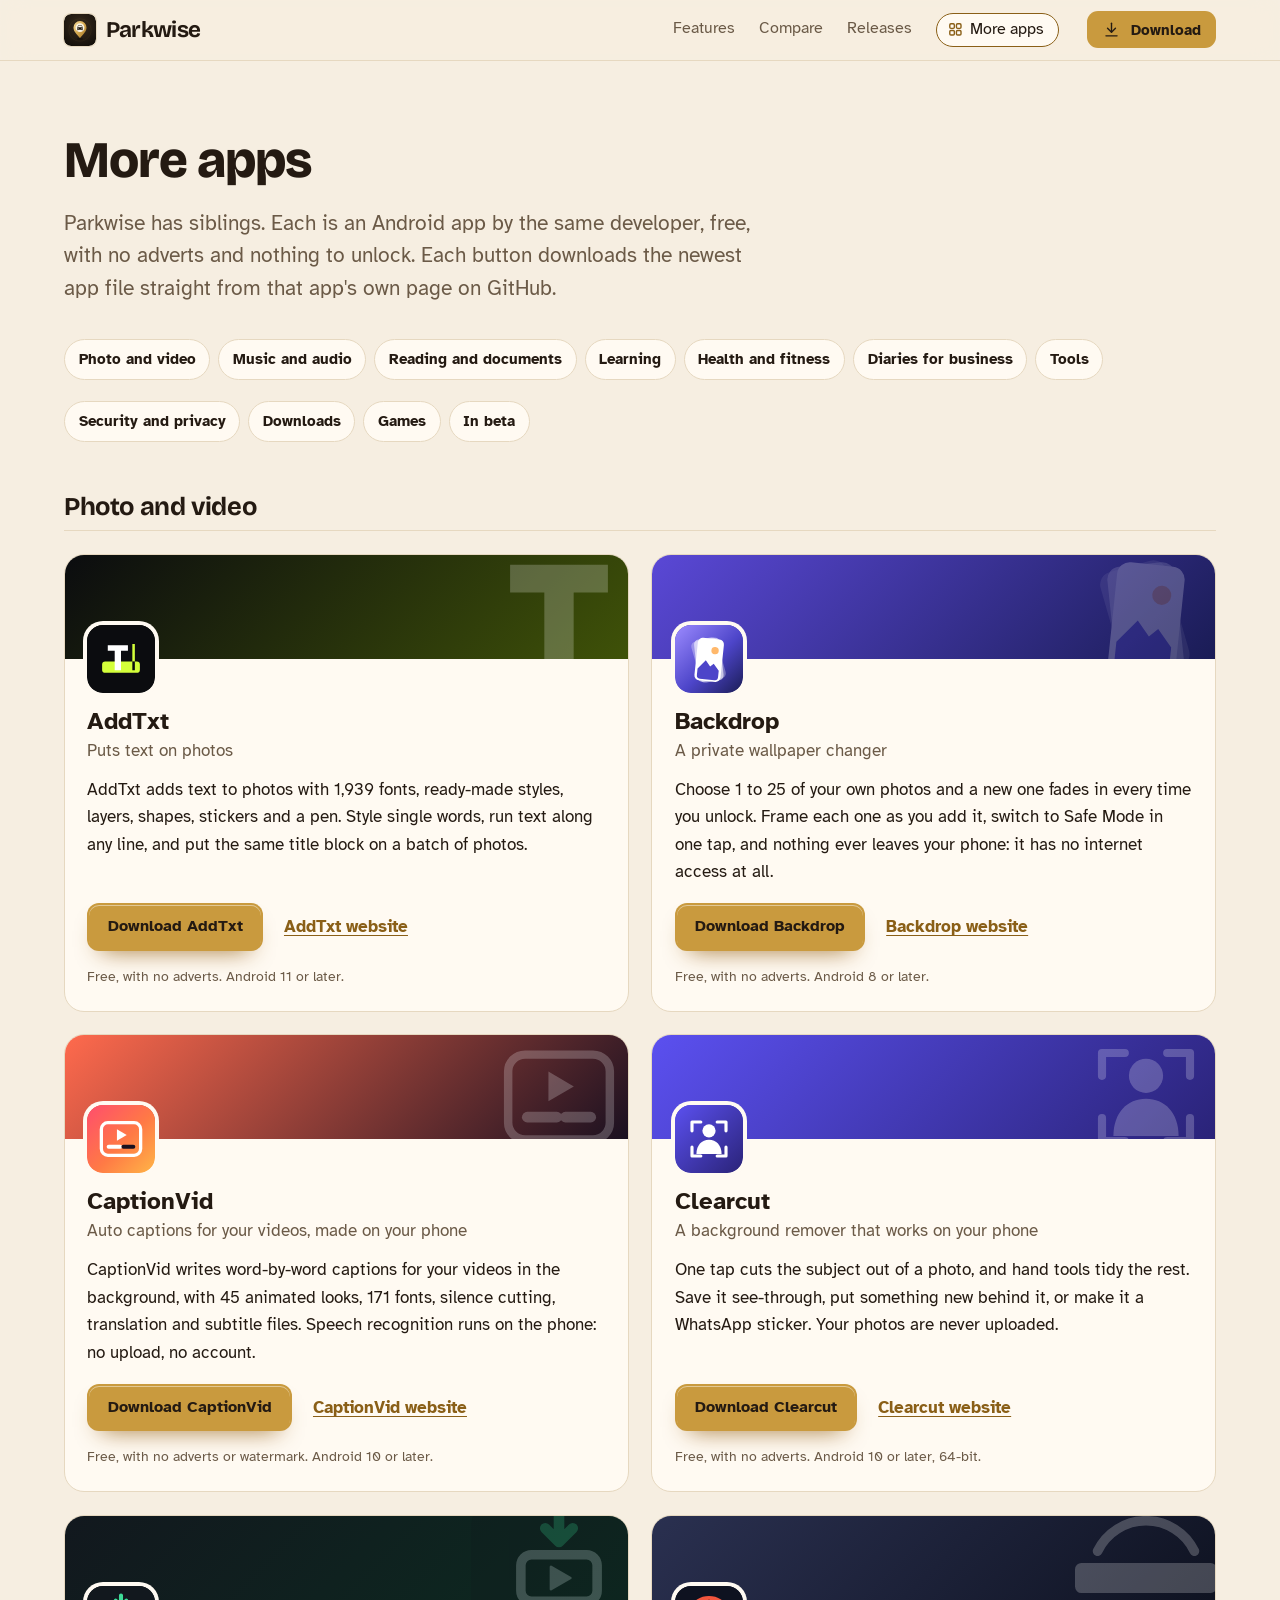
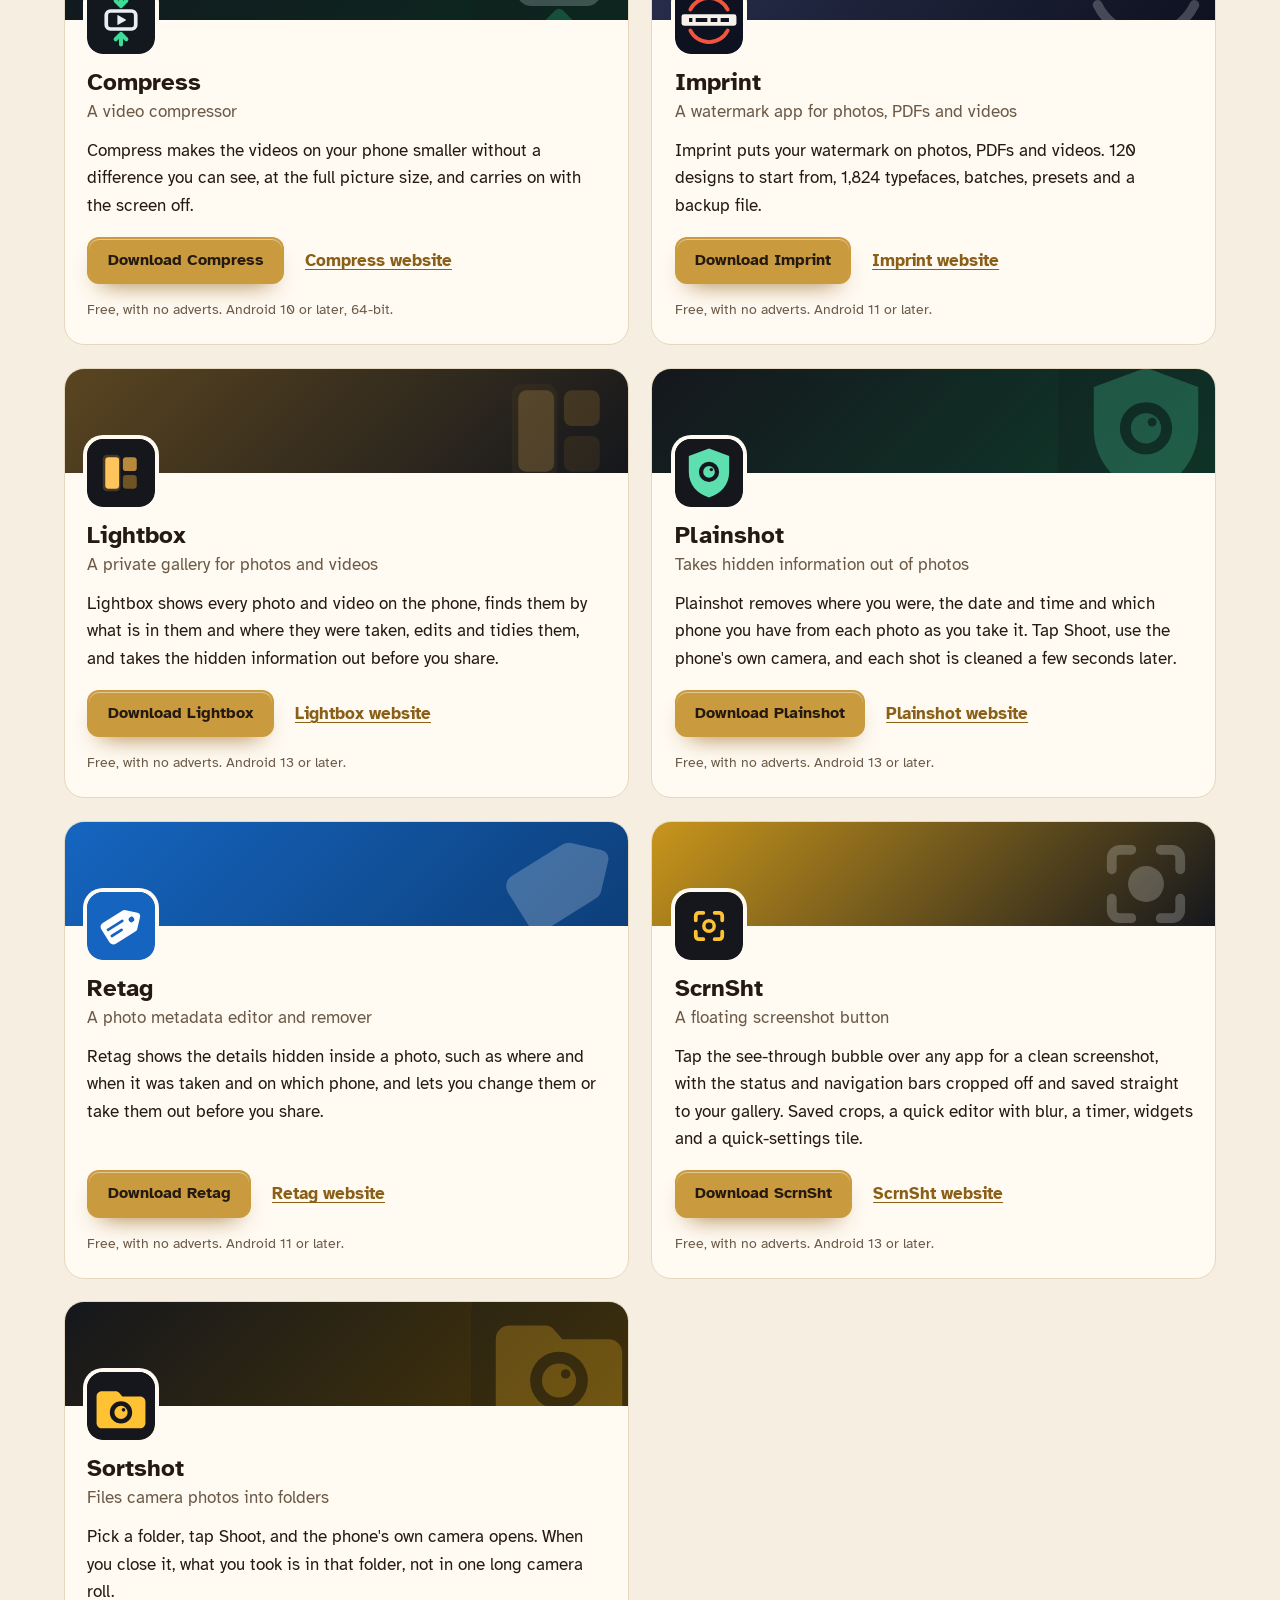
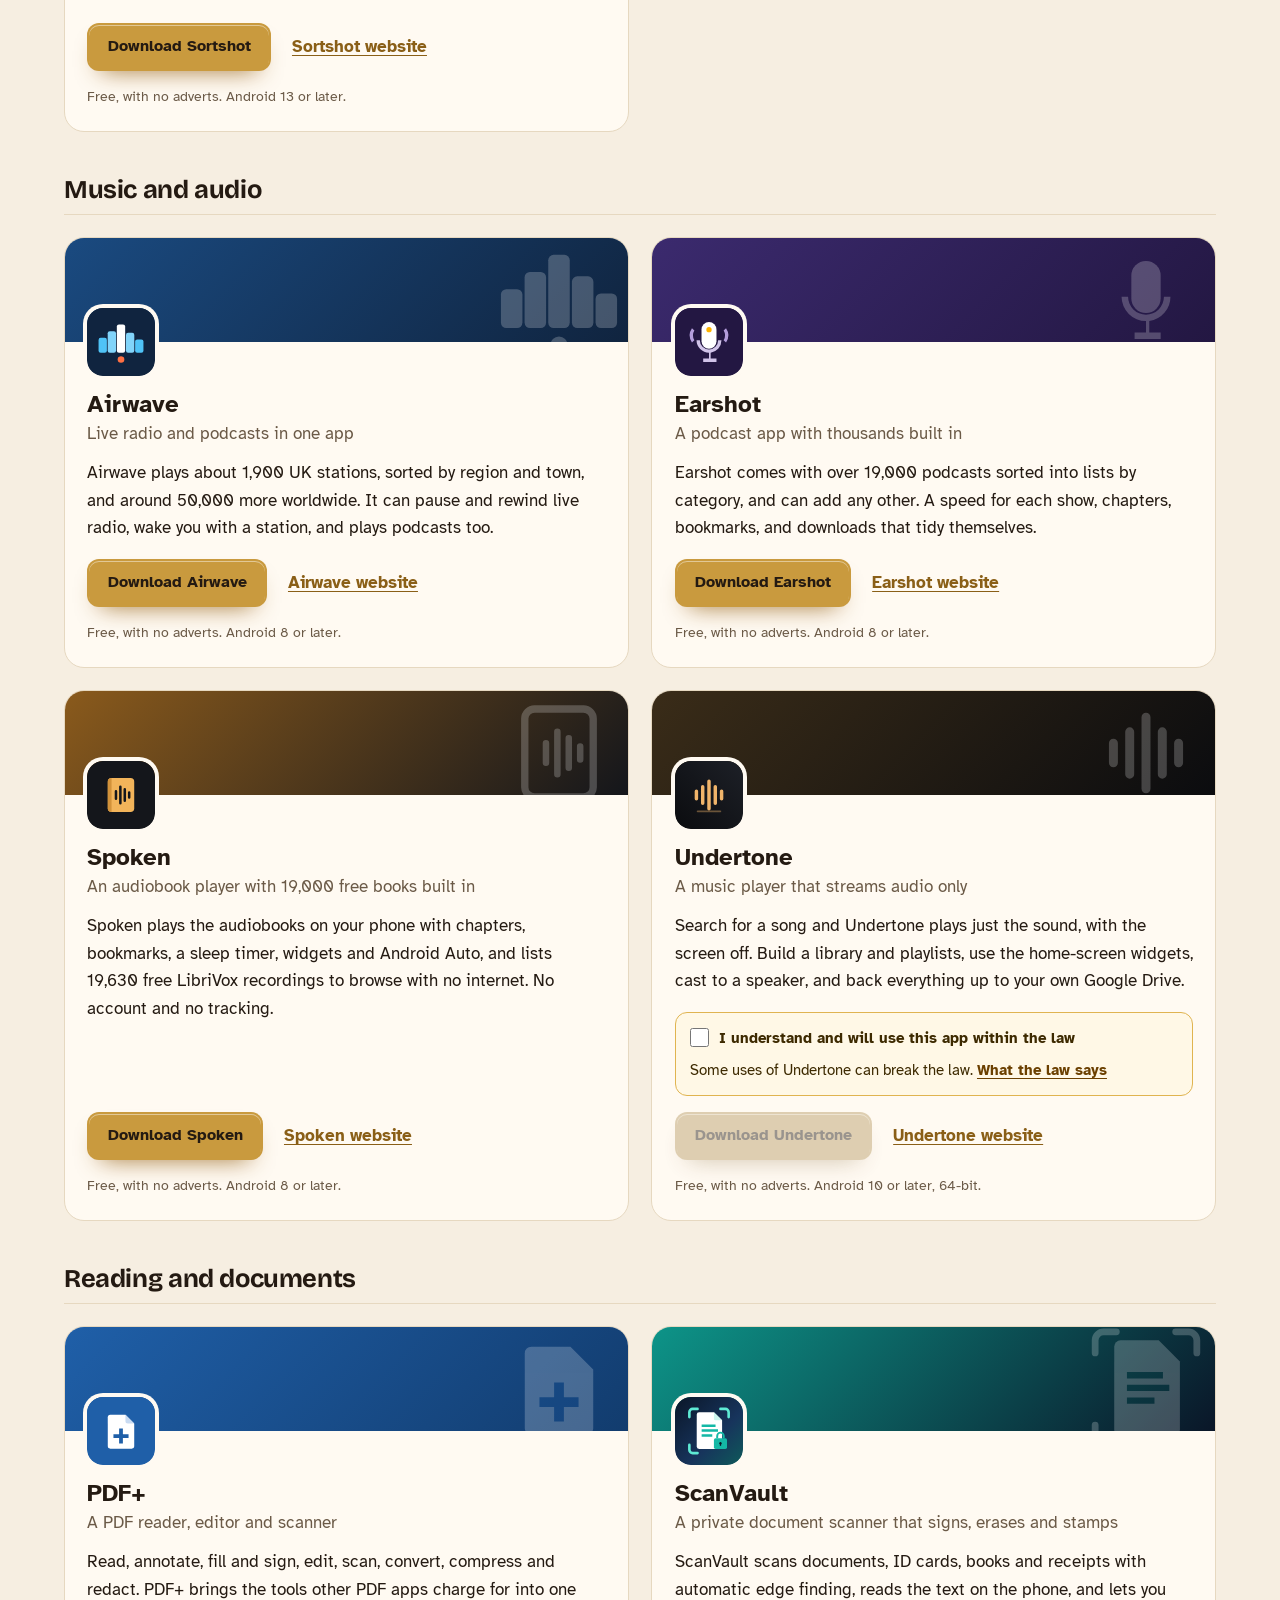
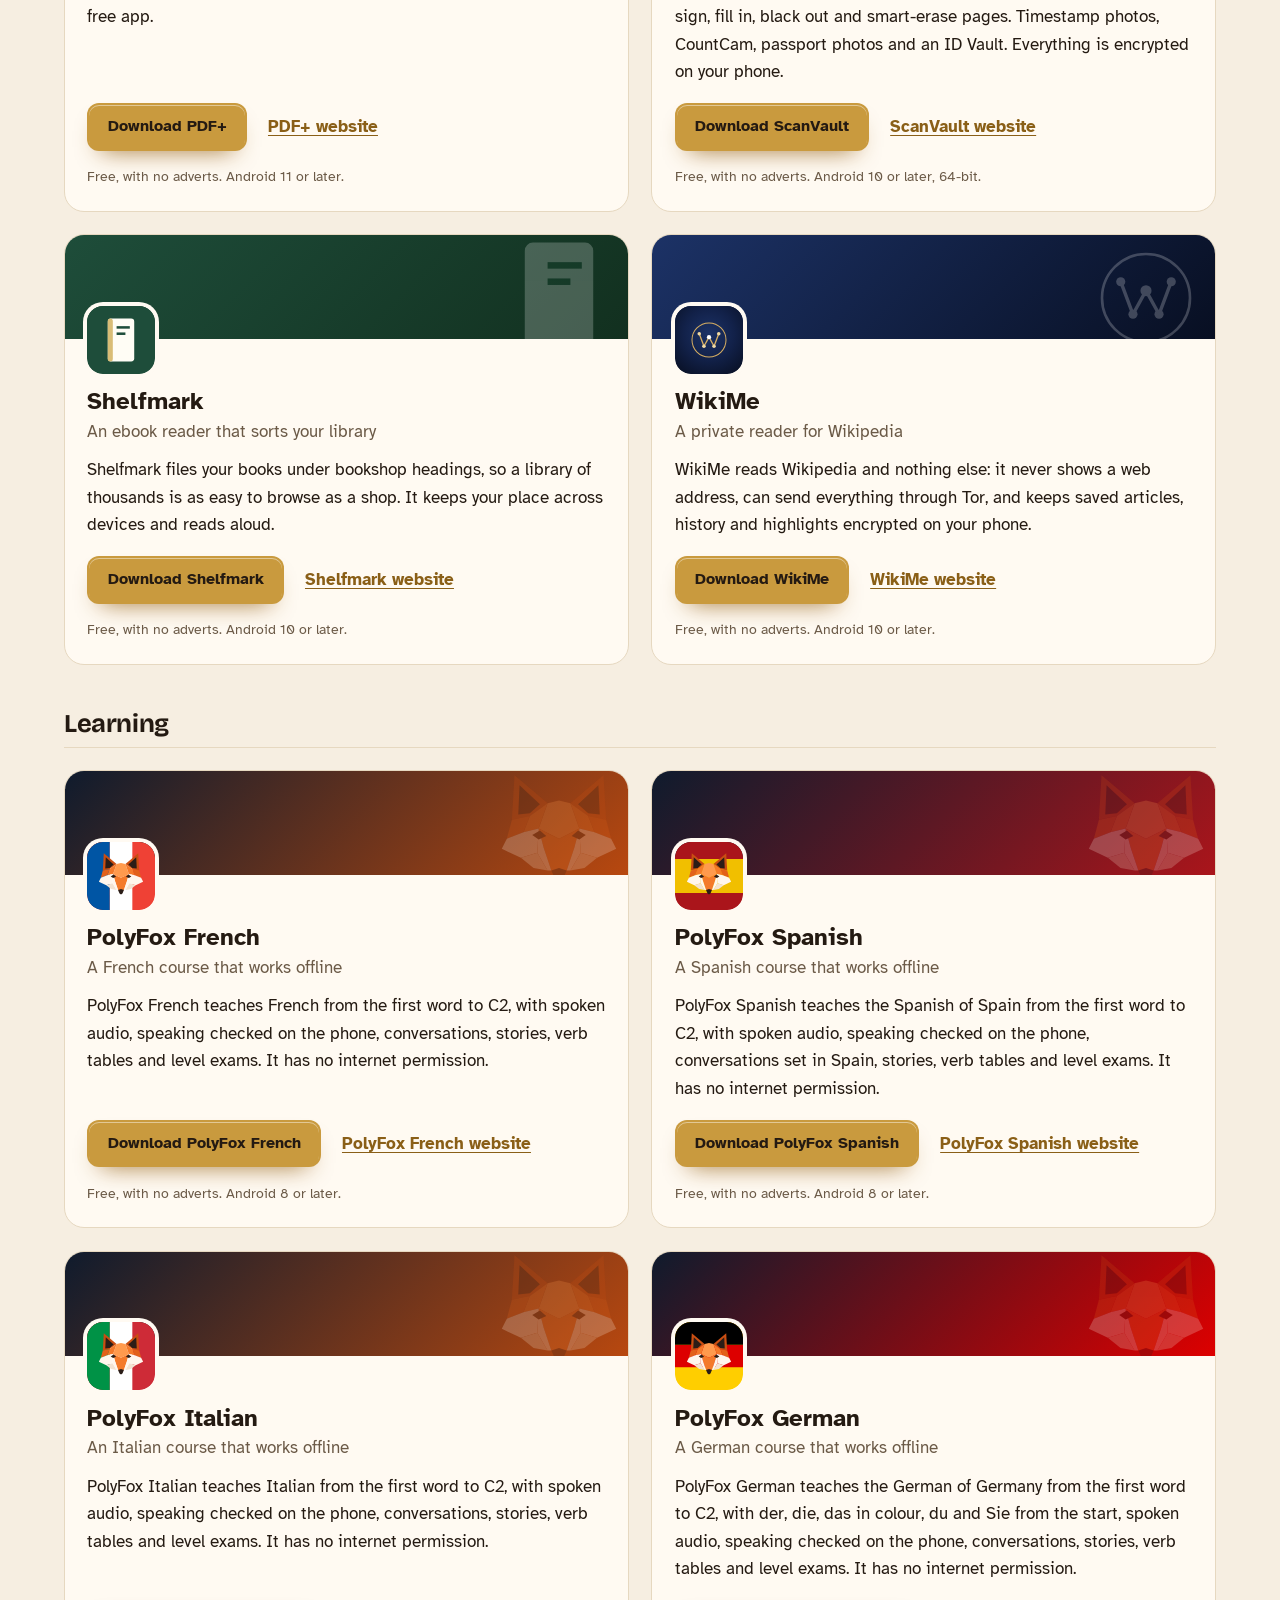
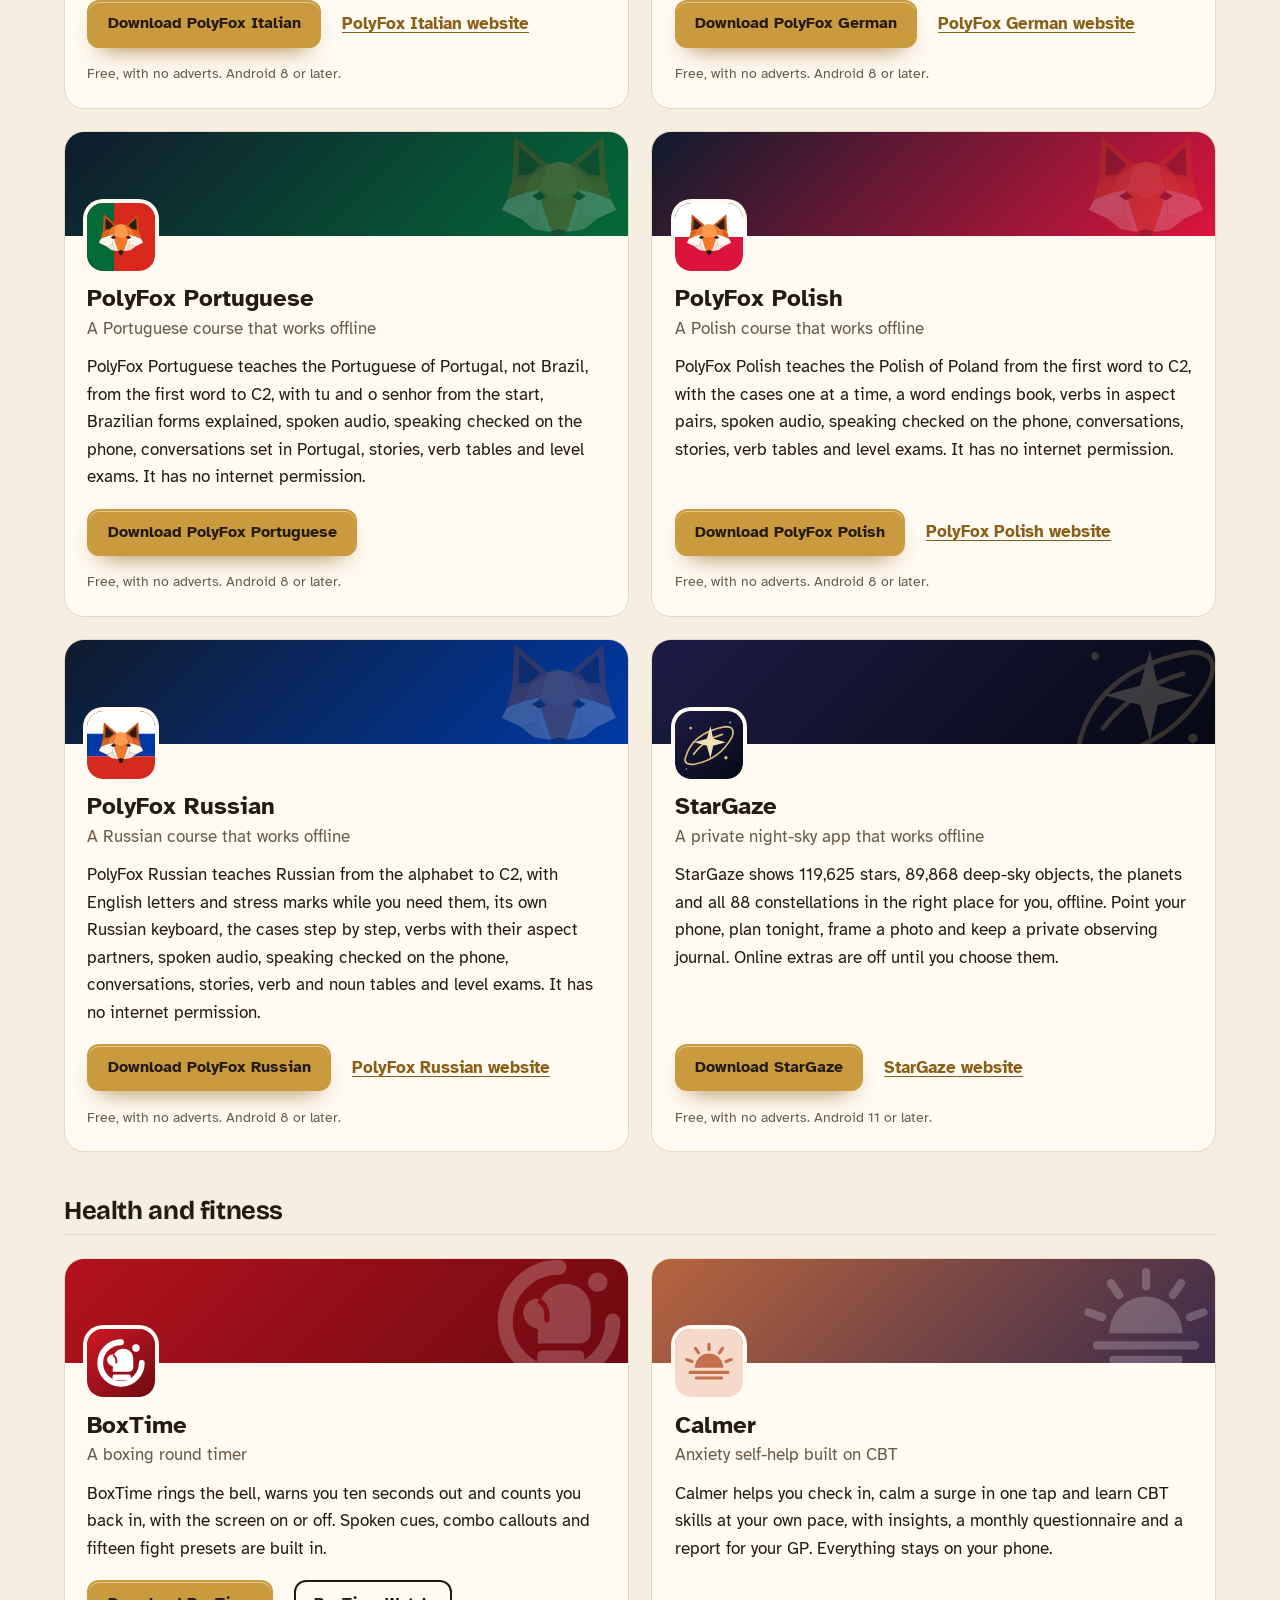
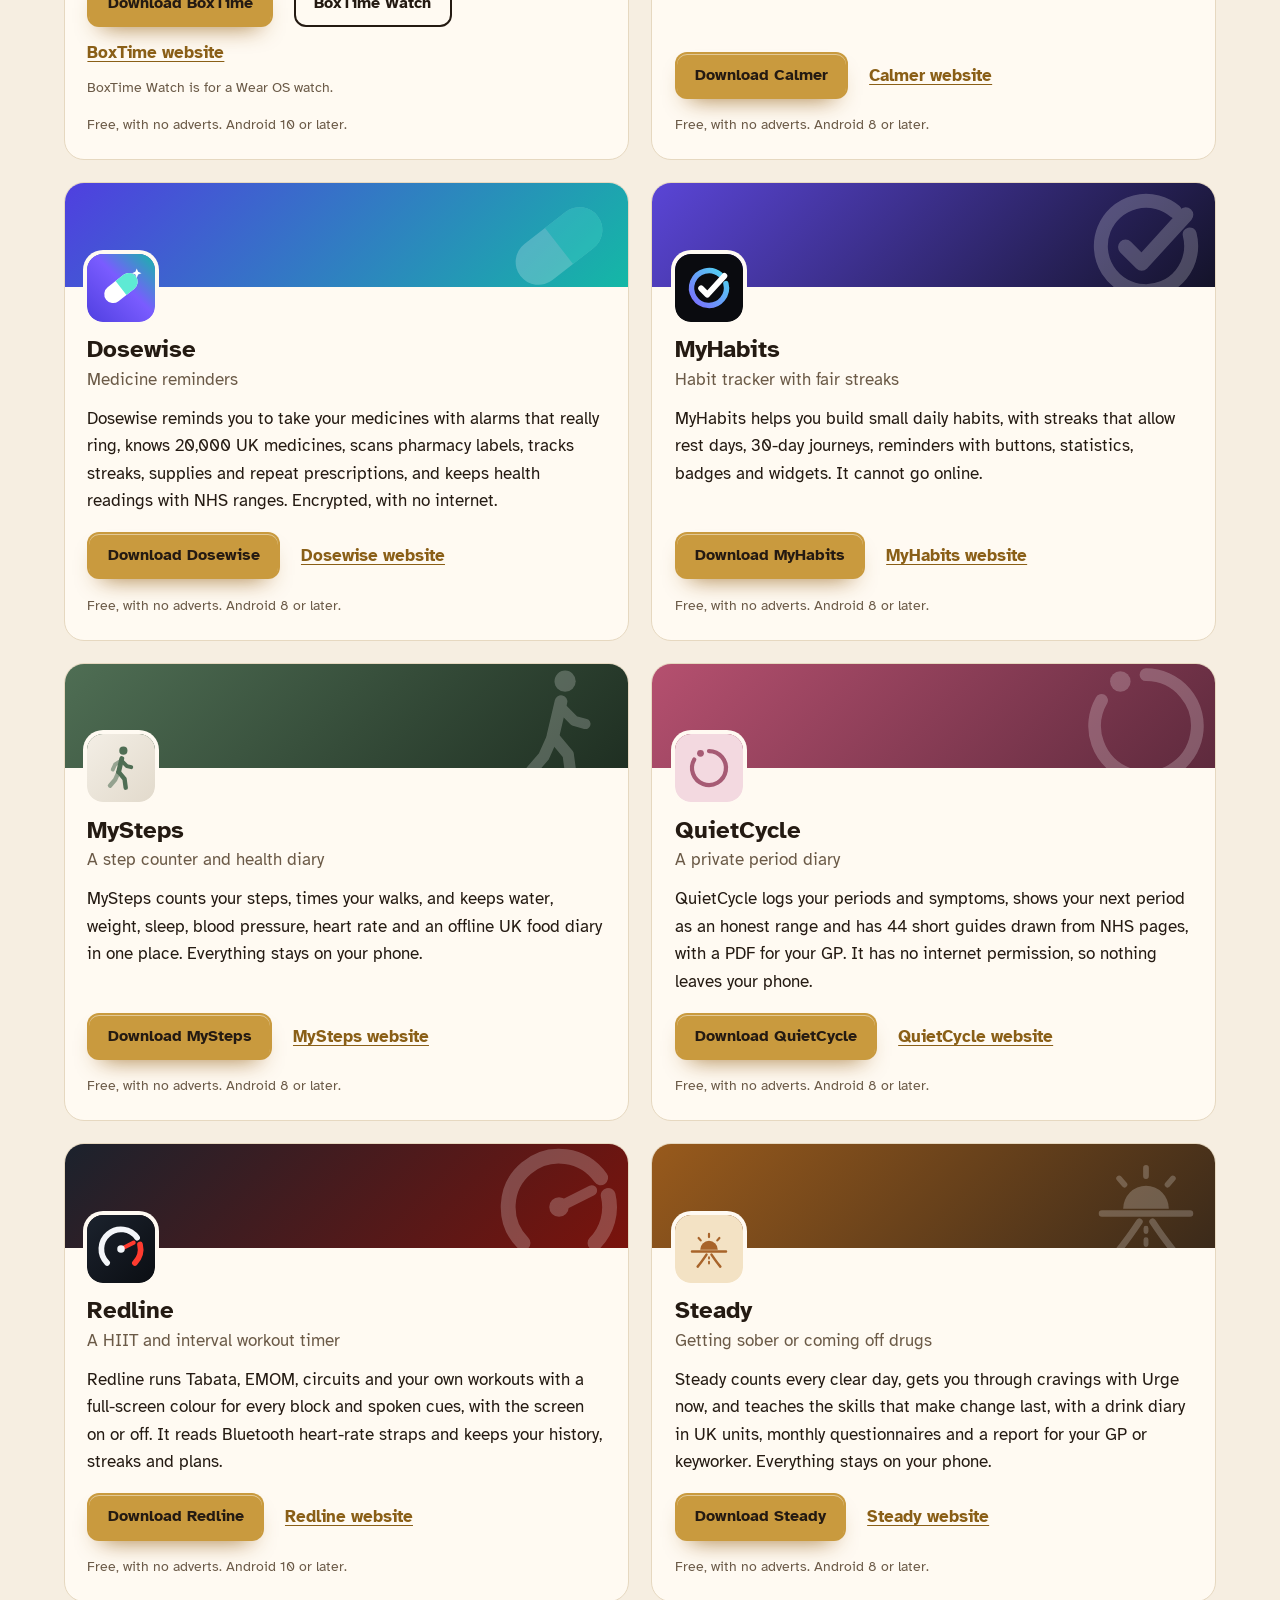
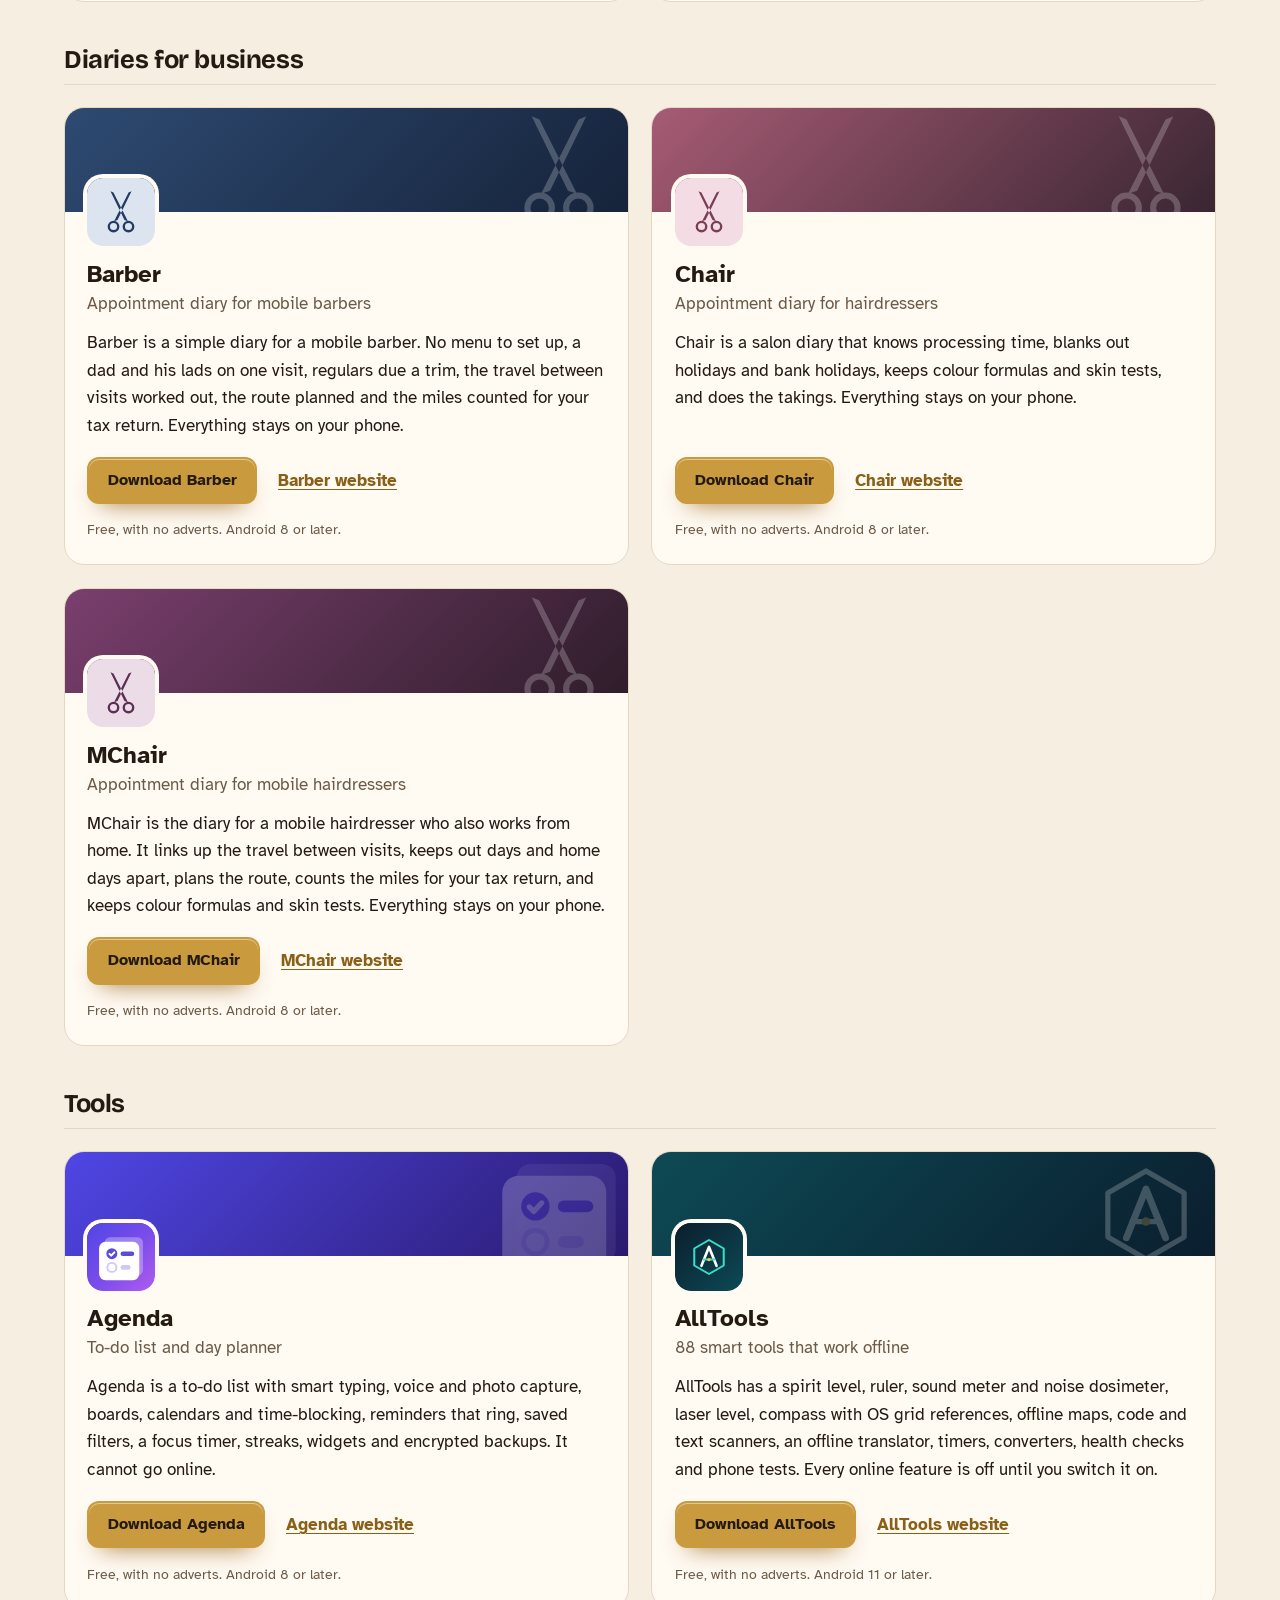
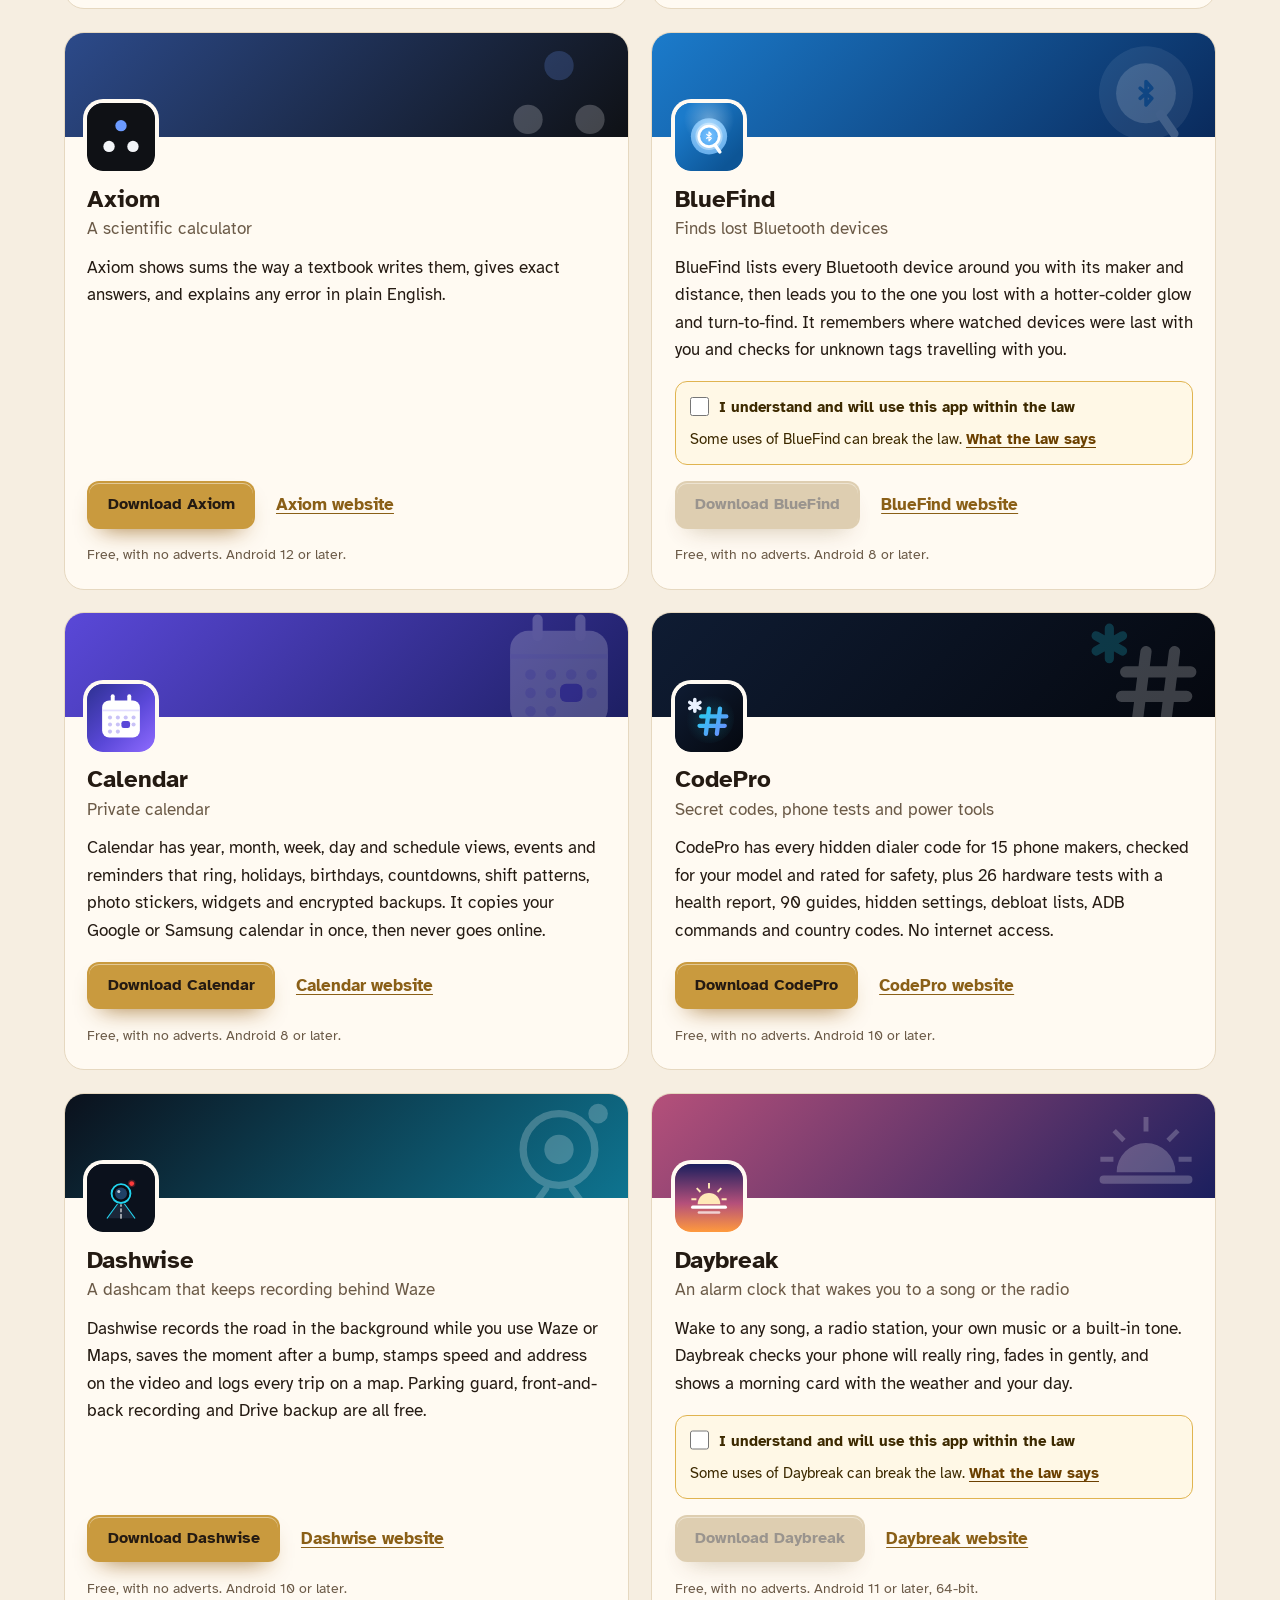
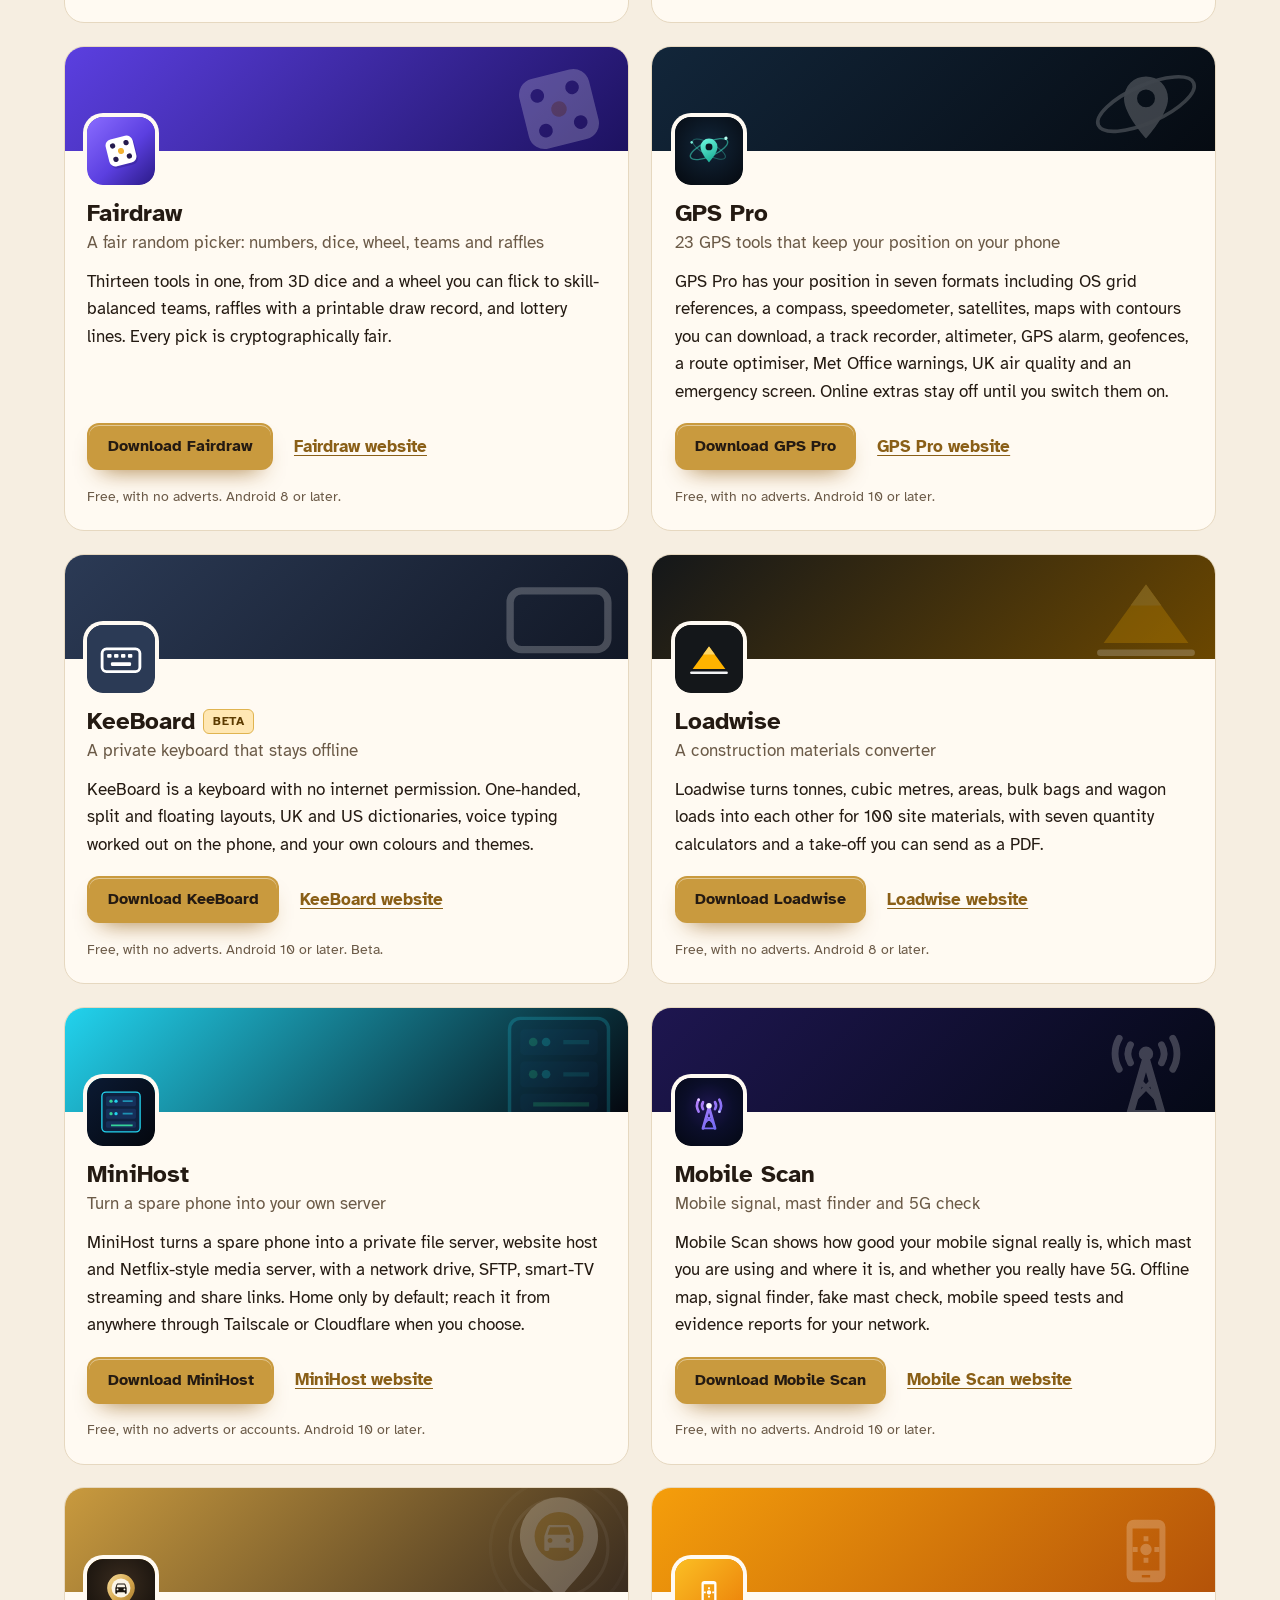
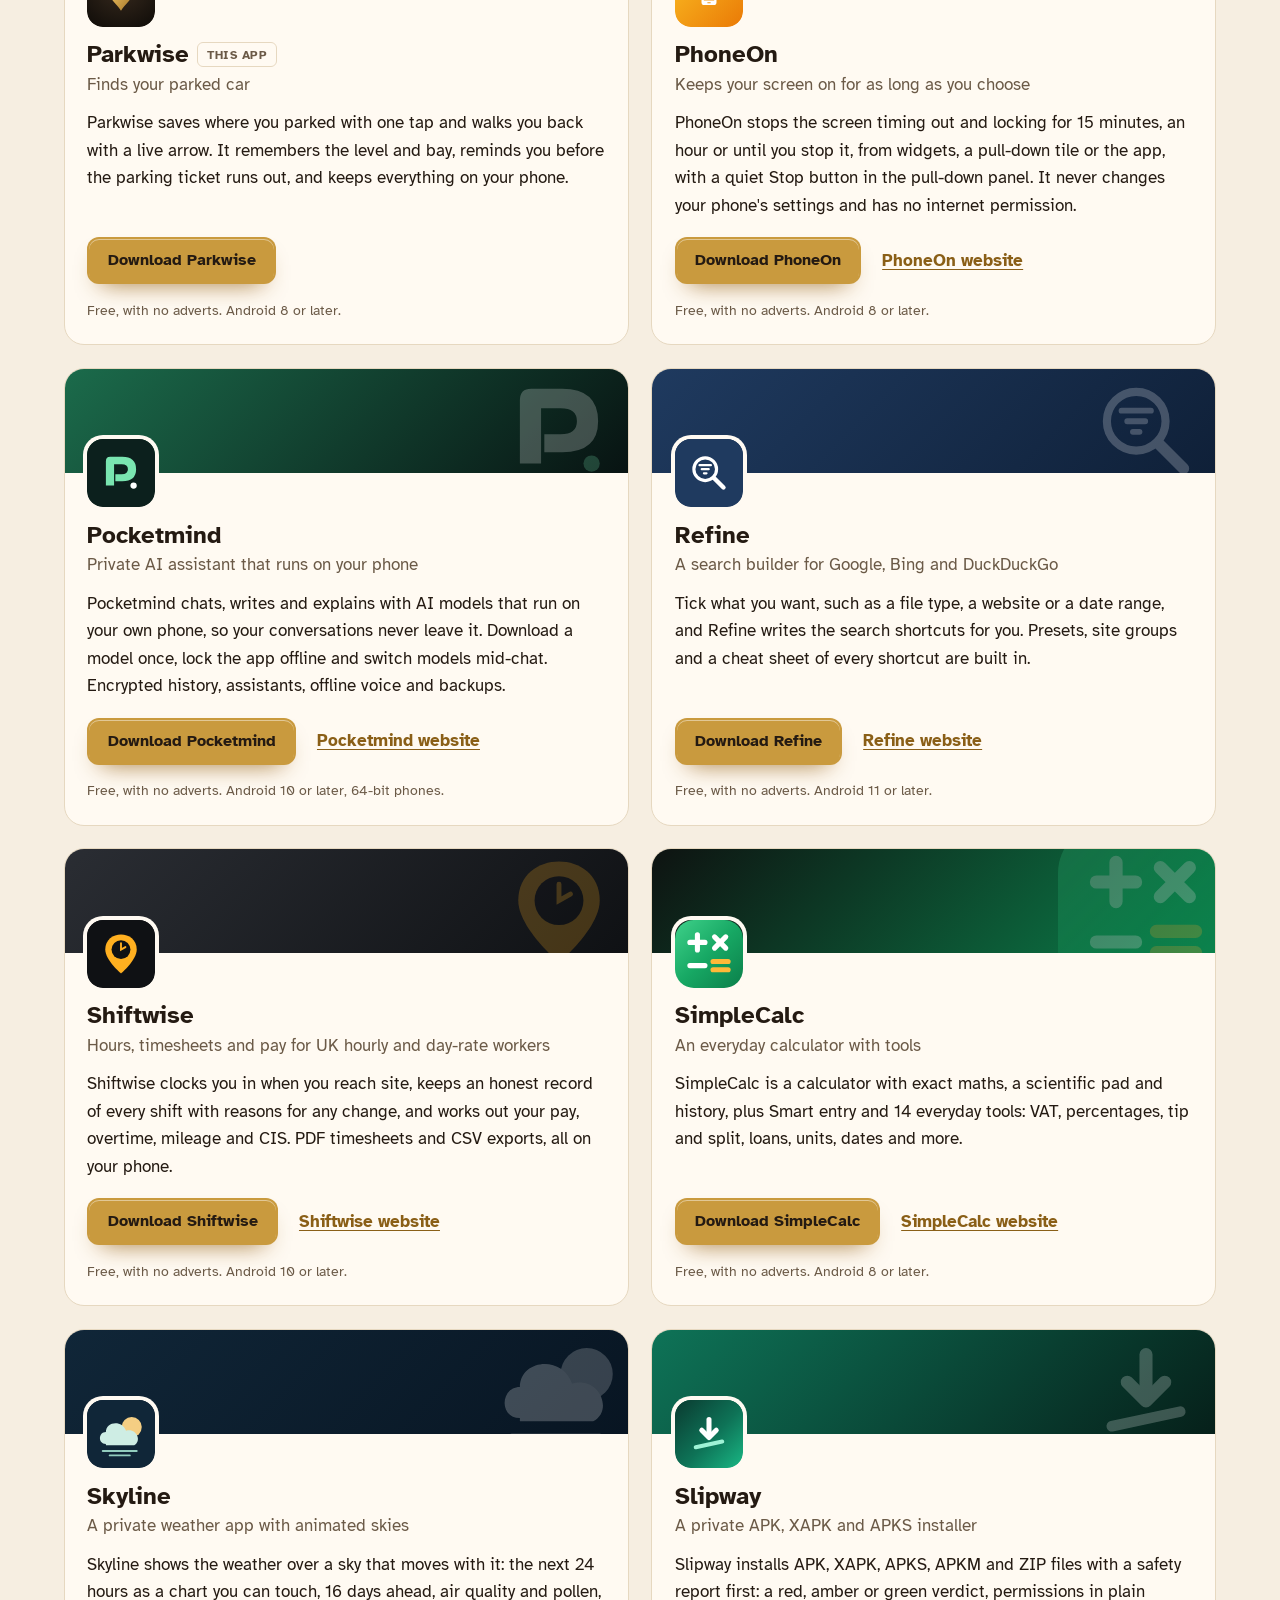
==== commit 1e92595c: "More apps: add AllTools" ====
--- a/more-apps.html
+++ b/more-apps.html
@@ -4,7 +4,7 @@
 <meta charset="utf-8">
 <meta name="viewport" content="width=device-width, initial-scale=1">
 <title>More free Android apps from the maker of Parkwise</title>
-<meta name="description" content="All 93 free Android apps from the maker of Parkwise, in one list by category, each with its download and a link to its website.">
+<meta name="description" content="All 94 free Android apps from the maker of Parkwise, in one list by category, each with its download and a link to its website.">
 <meta name="author" content="Jonathan Jackson">
 <link rel="canonical" href="https://customgpter.github.io/parkwise/more-apps.html">
 <meta name="theme-color" content="#f6eee1" media="(prefers-color-scheme: light)">
@@ -12,7 +12,7 @@
 <meta property="og:type" content="website">
 <meta property="og:site_name" content="Parkwise">
 <meta property="og:title" content="More free Android apps from the maker of Parkwise">
-<meta property="og:description" content="All 93 free Android apps from the maker of Parkwise, in one list by category, each with its download and a link to its website.">
+<meta property="og:description" content="All 94 free Android apps from the maker of Parkwise, in one list by category, each with its download and a link to its website.">
 <meta property="og:url" content="https://customgpter.github.io/parkwise/more-apps.html">
 <meta property="og:image" content="https://customgpter.github.io/parkwise/assets/og.png">
 <meta property="og:image:width" content="1200">
@@ -26,7 +26,7 @@
 <link rel="preload" href="./assets/fonts/atkinson-hyperlegible-latin-400-normal.woff2" as="font" type="font/woff2" crossorigin>
 <link rel="stylesheet" href="./assets/site.css?v=1">
 <link rel="stylesheet" href="./assets/house.css?v=1">
-<script type="application/ld+json">{"@context":"https://schema.org","@type":"ItemList","name":"Apps from the maker of Parkwise","url":"https://customgpter.github.io/parkwise/more-apps.html","itemListElement":[{"@type":"ListItem","position":1,"name":"AddTxt","url":"https://customgpter.github.io/addtxt/"},{"@type":"ListItem","position":2,"name":"Backdrop","url":"https://customgpter.github.io/backdrop/"},{"@type":"ListItem","position":3,"name":"CaptionVid","url":"https://customgpter.github.io/captionvid/"},{"@type":"ListItem","position":4,"name":"Clearcut","url":"https://customgpter.github.io/clearcut/"},{"@type":"ListItem","position":5,"name":"Compress","url":"https://customgpter.github.io/compress/"},{"@type":"ListItem","position":6,"name":"Imprint","url":"https://customgpter.github.io/imprint/"},{"@type":"ListItem","position":7,"name":"Lightbox","url":"https://customgpter.github.io/lightbox/"},{"@type":"ListItem","position":8,"name":"Plainshot","url":"https://customgpter.github.io/plainshot/"},{"@type":"ListItem","position":9,"name":"Retag","url":"https://customgpter.github.io/retag/"},{"@type":"ListItem","position":10,"name":"ScrnSht","url":"https://customgpter.github.io/scrnsht/"},{"@type":"ListItem","position":11,"name":"Sortshot","url":"https://customgpter.github.io/sortshot/"},{"@type":"ListItem","position":12,"name":"Airwave","url":"https://customgpter.github.io/airwave/"},{"@type":"ListItem","position":13,"name":"Earshot","url":"https://customgpter.github.io/earshot/"},{"@type":"ListItem","position":14,"name":"Spoken","url":"https://customgpter.github.io/spoken/"},{"@type":"ListItem","position":15,"name":"Undertone","url":"https://customgpter.github.io/undertone/"},{"@type":"ListItem","position":16,"name":"PDF+","url":"https://customgpter.github.io/pdfplus/"},{"@type":"ListItem","position":17,"name":"ScanVault","url":"https://customgpter.github.io/scanvault/"},{"@type":"ListItem","position":18,"name":"Shelfmark","url":"https://customgpter.github.io/shelfmark/"},{"@type":"ListItem","position":19,"name":"WikiMe","url":"https://customgpter.github.io/wikime/"},{"@type":"ListItem","position":20,"name":"PolyFox French","url":"https://customgpter.github.io/polyfox/"},{"@type":"ListItem","position":21,"name":"PolyFox German","url":"https://customgpter.github.io/polyfox-german/"},{"@type":"ListItem","position":22,"name":"PolyFox Polish","url":"https://customgpter.github.io/polyfox-polish/"},{"@type":"ListItem","position":23,"name":"PolyFox Russian","url":"https://customgpter.github.io/polyfox-russian/"},{"@type":"ListItem","position":24,"name":"StarGaze","url":"https://customgpter.github.io/stargaze/"},{"@type":"ListItem","position":25,"name":"BoxTime","url":"https://customgpter.github.io/boxtime/"},{"@type":"ListItem","position":26,"name":"Calmer","url":"https://customgpter.github.io/calmer/"},{"@type":"ListItem","position":27,"name":"Dosewise","url":"https://customgpter.github.io/dosewise/"},{"@type":"ListItem","position":28,"name":"MyHabits","url":"https://customgpter.github.io/myhabits/"},{"@type":"ListItem","position":29,"name":"MySteps","url":"https://customgpter.github.io/mysteps/"},{"@type":"ListItem","position":30,"name":"QuietCycle","url":"https://customgpter.github.io/quietcycle/"},{"@type":"ListItem","position":31,"name":"Redline","url":"https://customgpter.github.io/redline/"},{"@type":"ListItem","position":32,"name":"Steady","url":"https://customgpter.github.io/steady/"},{"@type":"ListItem","position":33,"name":"Barber","url":"https://customgpter.github.io/barber/"},{"@type":"ListItem","position":34,"name":"Chair","url":"https://customgpter.github.io/chair/"},{"@type":"ListItem","position":35,"name":"MChair","url":"https://customgpter.github.io/mchair/"},{"@type":"ListItem","position":36,"name":"Agenda","url":"https://customgpter.github.io/agenda/"},{"@type":"ListItem","position":37,"name":"Axiom","url":"https://customgpter.github.io/axiom/"},{"@type":"ListItem","position":38,"name":"BlueFind","url":"https://customgpter.github.io/bluefind/"},{"@type":"ListItem","position":39,"name":"Calendar","url":"https://customgpter.github.io/calendar/"},{"@type":"ListItem","position":40,"name":"CodePro","url":"https://customgpter.github.io/codepro/"},{"@type":"ListItem","position":41,"name":"Dashwise","url":"https://customgpter.github.io/dashwise/"},{"@type":"ListItem","position":42,"name":"Daybreak","url":"https://customgpter.github.io/daybreak/"},{"@type":"ListItem","position":43,"name":"Fairdraw","url":"https://customgpter.github.io/fairdraw/"},{"@type":"ListItem","position":44,"name":"GPS Pro","url":"https://customgpter.github.io/gpspro/"},{"@type":"ListItem","position":45,"name":"KeeBoard","url":"https://customgpter.github.io/keeboard/"},{"@type":"ListItem","position":46,"name":"Loadwise","url":"https://customgpter.github.io/loadwise/"},{"@type":"ListItem","position":47,"name":"MiniHost","url":"https://customgpter.github.io/minihost/"},{"@type":"ListItem","position":48,"name":"Mobile Scan","url":"https://customgpter.github.io/mobilescan/"},{"@type":"ListItem","position":49,"name":"Parkwise","url":"https://customgpter.github.io/parkwise/"},{"@type":"ListItem","position":50,"name":"Pocketmind","url":"https://customgpter.github.io/pocketmind/"},{"@type":"ListItem","position":51,"name":"Refine","url":"https://customgpter.github.io/refine/"},{"@type":"ListItem","position":52,"name":"Shiftwise","url":"https://customgpter.github.io/shiftwise/"},{"@type":"ListItem","position":53,"name":"SimpleCalc","url":"https://customgpter.github.io/simplecalc/"},{"@type":"ListItem","position":54,"name":"Skyline","url":"https://customgpter.github.io/skyline/"},{"@type":"ListItem","position":55,"name":"Slipway","url":"https://customgpter.github.io/slipway/"},{"@type":"ListItem","position":56,"name":"Tagger","url":"https://customgpter.github.io/tagger/"},{"@type":"ListItem","position":57,"name":"TotalClean","url":"https://customgpter.github.io/totalclean/"},{"@type":"ListItem","position":58,"name":"TVLink","url":"https://customgpter.github.io/tvlink/"},{"@type":"ListItem","position":59,"name":"Unbox","url":"https://customgpter.github.io/unbox/"},{"@type":"ListItem","position":60,"name":"WhatsKeep","url":"https://customgpter.github.io/whatskeep/"},{"@type":"ListItem","position":61,"name":"WiFi Scan","url":"https://customgpter.github.io/wifiscan/"},{"@type":"ListItem","position":62,"name":"Auditly","url":"https://customgpter.github.io/auditly/"},{"@type":"ListItem","position":63,"name":"Backchannel","url":"https://customgpter.github.io/backchannel/"},{"@type":"ListItem","position":64,"name":"ENotes","url":"https://customgpter.github.io/enotes/"},{"@type":"ListItem","position":65,"name":"FindMe","url":"https://customgpter.github.io/findme/"},{"@type":"ListItem","position":66,"name":"iLock","url":"https://customgpter.github.io/ilock/"},{"@type":"ListItem","position":67,"name":"ImSafe","url":"https://customgpter.github.io/imsafe/"},{"@type":"ListItem","position":68,"name":"IShred","url":"https://customgpter.github.io/ishred/"},{"@type":"ListItem","position":69,"name":"LockBox","url":"https://customgpter.github.io/lockbox/"},{"@type":"ListItem","position":70,"name":"PassVault","url":"https://customgpter.github.io/passvault/"},{"@type":"ListItem","position":71,"name":"SpyFind","url":"https://customgpter.github.io/spyfind/"},{"@type":"ListItem","position":72,"name":"TextWipe","url":"https://customgpter.github.io/textwipe/"},{"@type":"ListItem","position":73,"name":"Tracewire","url":"https://customgpter.github.io/tracewire/"},{"@type":"ListItem","position":74,"name":"Vigil","url":"https://customgpter.github.io/vigil/"},{"@type":"ListItem","position":75,"name":"Grab","url":"https://customgpter.github.io/grab/"},{"@type":"ListItem","position":76,"name":"Swarm","url":"https://customgpter.github.io/swarm/"},{"@type":"ListItem","position":77,"name":"Plane Games","url":"https://customgpter.github.io/plane-games/"},{"@type":"ListItem","position":78,"name":"Ninefold","url":"https://customgpter.github.io/ninefold/"},{"@type":"ListItem","position":79,"name":"Cubewise","url":"https://customgpter.github.io/cubewise/"},{"@type":"ListItem","position":80,"name":"Tilewise","url":"https://customgpter.github.io/tilewise/"},{"@type":"ListItem","position":81,"name":"Letterwise","url":"https://customgpter.github.io/letterwise/"},{"@type":"ListItem","position":82,"name":"Kingside","url":"https://customgpter.github.io/kingside/"},{"@type":"ListItem","position":83,"name":"Deckhand","url":"https://customgpter.github.io/deckhand/"},{"@type":"ListItem","position":84,"name":"SNESForge","url":"https://customgpter.github.io/snesforge/"},{"@type":"ListItem","position":85,"name":"Fame Boy","url":"https://customgpter.github.io/fameboy/"},{"@type":"ListItem","position":86,"name":"PSPPro","url":"https://customgpter.github.io/psppro/"},{"@type":"ListItem","position":87,"name":"MegaGen","url":"https://customgpter.github.io/megagen/"},{"@type":"ListItem","position":88,"name":"QVR","url":"https://customgpter.github.io/qvr/"},{"@type":"ListItem","position":89,"name":"QVR Watch","url":"https://customgpter.github.io/qvr-watch/"},{"@type":"ListItem","position":90,"name":"QVRLite","url":"https://customgpter.github.io/qvrlite/"},{"@type":"ListItem","position":91,"name":"Onionz","url":"https://customgpter.github.io/onionz/"},{"@type":"ListItem","position":92,"name":"OnionzWeb","url":"https://customgpter.github.io/onionzweb/"}]}</script>
+<script type="application/ld+json">{"@context":"https://schema.org","@type":"ItemList","name":"Apps from the maker of Parkwise","url":"https://customgpter.github.io/parkwise/more-apps.html","itemListElement":[{"@type":"ListItem","position":1,"name":"AddTxt","url":"https://customgpter.github.io/addtxt/"},{"@type":"ListItem","position":2,"name":"Backdrop","url":"https://customgpter.github.io/backdrop/"},{"@type":"ListItem","position":3,"name":"CaptionVid","url":"https://customgpter.github.io/captionvid/"},{"@type":"ListItem","position":4,"name":"Clearcut","url":"https://customgpter.github.io/clearcut/"},{"@type":"ListItem","position":5,"name":"Compress","url":"https://customgpter.github.io/compress/"},{"@type":"ListItem","position":6,"name":"Imprint","url":"https://customgpter.github.io/imprint/"},{"@type":"ListItem","position":7,"name":"Lightbox","url":"https://customgpter.github.io/lightbox/"},{"@type":"ListItem","position":8,"name":"Plainshot","url":"https://customgpter.github.io/plainshot/"},{"@type":"ListItem","position":9,"name":"Retag","url":"https://customgpter.github.io/retag/"},{"@type":"ListItem","position":10,"name":"ScrnSht","url":"https://customgpter.github.io/scrnsht/"},{"@type":"ListItem","position":11,"name":"Sortshot","url":"https://customgpter.github.io/sortshot/"},{"@type":"ListItem","position":12,"name":"Airwave","url":"https://customgpter.github.io/airwave/"},{"@type":"ListItem","position":13,"name":"Earshot","url":"https://customgpter.github.io/earshot/"},{"@type":"ListItem","position":14,"name":"Spoken","url":"https://customgpter.github.io/spoken/"},{"@type":"ListItem","position":15,"name":"Undertone","url":"https://customgpter.github.io/undertone/"},{"@type":"ListItem","position":16,"name":"PDF+","url":"https://customgpter.github.io/pdfplus/"},{"@type":"ListItem","position":17,"name":"ScanVault","url":"https://customgpter.github.io/scanvault/"},{"@type":"ListItem","position":18,"name":"Shelfmark","url":"https://customgpter.github.io/shelfmark/"},{"@type":"ListItem","position":19,"name":"WikiMe","url":"https://customgpter.github.io/wikime/"},{"@type":"ListItem","position":20,"name":"PolyFox French","url":"https://customgpter.github.io/polyfox/"},{"@type":"ListItem","position":21,"name":"PolyFox German","url":"https://customgpter.github.io/polyfox-german/"},{"@type":"ListItem","position":22,"name":"PolyFox Polish","url":"https://customgpter.github.io/polyfox-polish/"},{"@type":"ListItem","position":23,"name":"PolyFox Russian","url":"https://customgpter.github.io/polyfox-russian/"},{"@type":"ListItem","position":24,"name":"StarGaze","url":"https://customgpter.github.io/stargaze/"},{"@type":"ListItem","position":25,"name":"BoxTime","url":"https://customgpter.github.io/boxtime/"},{"@type":"ListItem","position":26,"name":"Calmer","url":"https://customgpter.github.io/calmer/"},{"@type":"ListItem","position":27,"name":"Dosewise","url":"https://customgpter.github.io/dosewise/"},{"@type":"ListItem","position":28,"name":"MyHabits","url":"https://customgpter.github.io/myhabits/"},{"@type":"ListItem","position":29,"name":"MySteps","url":"https://customgpter.github.io/mysteps/"},{"@type":"ListItem","position":30,"name":"QuietCycle","url":"https://customgpter.github.io/quietcycle/"},{"@type":"ListItem","position":31,"name":"Redline","url":"https://customgpter.github.io/redline/"},{"@type":"ListItem","position":32,"name":"Steady","url":"https://customgpter.github.io/steady/"},{"@type":"ListItem","position":33,"name":"Barber","url":"https://customgpter.github.io/barber/"},{"@type":"ListItem","position":34,"name":"Chair","url":"https://customgpter.github.io/chair/"},{"@type":"ListItem","position":35,"name":"MChair","url":"https://customgpter.github.io/mchair/"},{"@type":"ListItem","position":36,"name":"Agenda","url":"https://customgpter.github.io/agenda/"},{"@type":"ListItem","position":37,"name":"AllTools","url":"https://customgpter.github.io/alltools/"},{"@type":"ListItem","position":38,"name":"Axiom","url":"https://customgpter.github.io/axiom/"},{"@type":"ListItem","position":39,"name":"BlueFind","url":"https://customgpter.github.io/bluefind/"},{"@type":"ListItem","position":40,"name":"Calendar","url":"https://customgpter.github.io/calendar/"},{"@type":"ListItem","position":41,"name":"CodePro","url":"https://customgpter.github.io/codepro/"},{"@type":"ListItem","position":42,"name":"Dashwise","url":"https://customgpter.github.io/dashwise/"},{"@type":"ListItem","position":43,"name":"Daybreak","url":"https://customgpter.github.io/daybreak/"},{"@type":"ListItem","position":44,"name":"Fairdraw","url":"https://customgpter.github.io/fairdraw/"},{"@type":"ListItem","position":45,"name":"GPS Pro","url":"https://customgpter.github.io/gpspro/"},{"@type":"ListItem","position":46,"name":"KeeBoard","url":"https://customgpter.github.io/keeboard/"},{"@type":"ListItem","position":47,"name":"Loadwise","url":"https://customgpter.github.io/loadwise/"},{"@type":"ListItem","position":48,"name":"MiniHost","url":"https://customgpter.github.io/minihost/"},{"@type":"ListItem","position":49,"name":"Mobile Scan","url":"https://customgpter.github.io/mobilescan/"},{"@type":"ListItem","position":50,"name":"Parkwise","url":"https://customgpter.github.io/parkwise/"},{"@type":"ListItem","position":51,"name":"Pocketmind","url":"https://customgpter.github.io/pocketmind/"},{"@type":"ListItem","position":52,"name":"Refine","url":"https://customgpter.github.io/refine/"},{"@type":"ListItem","position":53,"name":"Shiftwise","url":"https://customgpter.github.io/shiftwise/"},{"@type":"ListItem","position":54,"name":"SimpleCalc","url":"https://customgpter.github.io/simplecalc/"},{"@type":"ListItem","position":55,"name":"Skyline","url":"https://customgpter.github.io/skyline/"},{"@type":"ListItem","position":56,"name":"Slipway","url":"https://customgpter.github.io/slipway/"},{"@type":"ListItem","position":57,"name":"Tagger","url":"https://customgpter.github.io/tagger/"},{"@type":"ListItem","position":58,"name":"TotalClean","url":"https://customgpter.github.io/totalclean/"},{"@type":"ListItem","position":59,"name":"TVLink","url":"https://customgpter.github.io/tvlink/"},{"@type":"ListItem","position":60,"name":"Unbox","url":"https://customgpter.github.io/unbox/"},{"@type":"ListItem","position":61,"name":"WhatsKeep","url":"https://customgpter.github.io/whatskeep/"},{"@type":"ListItem","position":62,"name":"WiFi Scan","url":"https://customgpter.github.io/wifiscan/"},{"@type":"ListItem","position":63,"name":"Auditly","url":"https://customgpter.github.io/auditly/"},{"@type":"ListItem","position":64,"name":"Backchannel","url":"https://customgpter.github.io/backchannel/"},{"@type":"ListItem","position":65,"name":"ENotes","url":"https://customgpter.github.io/enotes/"},{"@type":"ListItem","position":66,"name":"FindMe","url":"https://customgpter.github.io/findme/"},{"@type":"ListItem","position":67,"name":"iLock","url":"https://customgpter.github.io/ilock/"},{"@type":"ListItem","position":68,"name":"ImSafe","url":"https://customgpter.github.io/imsafe/"},{"@type":"ListItem","position":69,"name":"IShred","url":"https://customgpter.github.io/ishred/"},{"@type":"ListItem","position":70,"name":"LockBox","url":"https://customgpter.github.io/lockbox/"},{"@type":"ListItem","position":71,"name":"PassVault","url":"https://customgpter.github.io/passvault/"},{"@type":"ListItem","position":72,"name":"SpyFind","url":"https://customgpter.github.io/spyfind/"},{"@type":"ListItem","position":73,"name":"TextWipe","url":"https://customgpter.github.io/textwipe/"},{"@type":"ListItem","position":74,"name":"Tracewire","url":"https://customgpter.github.io/tracewire/"},{"@type":"ListItem","position":75,"name":"Vigil","url":"https://customgpter.github.io/vigil/"},{"@type":"ListItem","position":76,"name":"Grab","url":"https://customgpter.github.io/grab/"},{"@type":"ListItem","position":77,"name":"Swarm","url":"https://customgpter.github.io/swarm/"},{"@type":"ListItem","position":78,"name":"Plane Games","url":"https://customgpter.github.io/plane-games/"},{"@type":"ListItem","position":79,"name":"Ninefold","url":"https://customgpter.github.io/ninefold/"},{"@type":"ListItem","position":80,"name":"Cubewise","url":"https://customgpter.github.io/cubewise/"},{"@type":"ListItem","position":81,"name":"Tilewise","url":"https://customgpter.github.io/tilewise/"},{"@type":"ListItem","position":82,"name":"Letterwise","url":"https://customgpter.github.io/letterwise/"},{"@type":"ListItem","position":83,"name":"Kingside","url":"https://customgpter.github.io/kingside/"},{"@type":"ListItem","position":84,"name":"Deckhand","url":"https://customgpter.github.io/deckhand/"},{"@type":"ListItem","position":85,"name":"SNESForge","url":"https://customgpter.github.io/snesforge/"},{"@type":"ListItem","position":86,"name":"Fame Boy","url":"https://customgpter.github.io/fameboy/"},{"@type":"ListItem","position":87,"name":"PSPPro","url":"https://customgpter.github.io/psppro/"},{"@type":"ListItem","position":88,"name":"MegaGen","url":"https://customgpter.github.io/megagen/"},{"@type":"ListItem","position":89,"name":"QVR","url":"https://customgpter.github.io/qvr/"},{"@type":"ListItem","position":90,"name":"QVR Watch","url":"https://customgpter.github.io/qvr-watch/"},{"@type":"ListItem","position":91,"name":"QVRLite","url":"https://customgpter.github.io/qvrlite/"},{"@type":"ListItem","position":92,"name":"Onionz","url":"https://customgpter.github.io/onionz/"},{"@type":"ListItem","position":93,"name":"OnionzWeb","url":"https://customgpter.github.io/onionzweb/"}]}</script>
 <link rel="stylesheet" href="./assets/apps-list.css?v=1">
 <script src="./assets/apps-list.js?v=1" defer></script>
 </head>
@@ -86,7 +86,7 @@
 <li class="mapp" style="--b:#7a3f6e;--b2:#2f1d2b"><div class="mapp-cover" aria-hidden="true"><svg viewBox="0 0 108 108"><g transform="translate(54 54) scale(1.25) translate(-54 -52)"><path fill="#fff" fill-rule="evenodd" d="M37 70.5a7.5 7.5 0 1 0 15 0a7.5 7.5 0 1 0-15 0zM40 70.5a4.5 4.5 0 1 0 9 0a4.5 4.5 0 1 0-9 0zM56 70.5a7.5 7.5 0 1 0 15 0a7.5 7.5 0 1 0-15 0zM59 70.5a4.5 4.5 0 1 0 9 0a4.5 4.5 0 1 0-9 0z"/><path fill="#fff" d="M45.2 63.6 49.6 62.2 67.4 25.6 63.6 27.2zM62.8 63.6 58.4 62.2 40.6 25.6 44.4 27.2z"/><circle cx="54" cy="49.8" r="1.8" fill="none"/></g></svg></div><div class="mapp-body"><svg class="mapp-icon" viewBox="0 0 108 108" aria-hidden="true"><rect width="108" height="108" rx="24" fill="#EBDCE8"/><g transform="translate(54 54) scale(1.25) translate(-54 -52)"><path fill="#5E2F55" fill-rule="evenodd" d="M37 70.5a7.5 7.5 0 1 0 15 0a7.5 7.5 0 1 0-15 0zM40 70.5a4.5 4.5 0 1 0 9 0a4.5 4.5 0 1 0-9 0zM56 70.5a7.5 7.5 0 1 0 15 0a7.5 7.5 0 1 0-15 0zM59 70.5a4.5 4.5 0 1 0 9 0a4.5 4.5 0 1 0-9 0z"/><path fill="#5E2F55" d="M45.2 63.6 49.6 62.2 67.4 25.6 63.6 27.2zM62.8 63.6 58.4 62.2 40.6 25.6 44.4 27.2z"/><circle cx="54" cy="49.8" r="1.8" fill="#EBDCE8"/></g></svg><h3>MChair</h3><p class="mapp-kind">Appointment diary for mobile hairdressers</p><p class="mapp-say">MChair is the diary for a mobile hairdresser who also works from home. It links up the travel between visits, keeps out days and home days apart, plans the route, counts the miles for your tax return, and keeps colour formulas and skin tests. Everything stays on your phone.</p><p class="mapp-go"><a class="button" href="https://github.com/CustomGPTer/mchair/releases/latest/download/MChair.apk">Download MChair</a><a class="mapp-site" href="https://customgpter.github.io/mchair/">MChair website</a></p><p class="mapp-needs">Free, with no adverts. Android 8 or later.</p></div></li></ul></div>
 <div class="mapps-group" role="group" aria-labelledby="apps-tools"><h2 class="mapps-cat" id="apps-tools">Tools</h2>
 <ul class="mapps"><li class="mapp" style="--b:#4f46e5;--b2:#2a1a6e"><div class="mapp-cover" aria-hidden="true"><svg viewBox="0 0 108 108"><g transform="translate(54 56) scale(1.45) translate(-52 -56)"><rect x="34" y="33" width="42" height="42" rx="6" fill="#fff" fill-opacity=".3"/><rect x="28" y="38" width="44" height="42" rx="7" fill="#fff" fill-opacity=".95"/><circle cx="42" cy="51" r="6" fill="#5b4bdb"/><path d="M39.4 51.2l1.9 1.9 3.4-3.6" stroke="#fff" stroke-width="2.2" fill="none" stroke-linecap="round" stroke-linejoin="round"/><rect x="51.5" y="48.5" width="15" height="5" rx="2.5" fill="#5b4bdb"/><circle cx="42" cy="66" r="5" fill="none" stroke="#cfc8f7" stroke-width="2"/><rect x="51.5" y="63.5" width="11" height="5" rx="2.5" fill="#cfc8f7"/></g></svg></div><div class="mapp-body"><svg class="mapp-icon" viewBox="0 0 108 108" aria-hidden="true"><defs><linearGradient id="i-agenda-agi" x1="0" y1="0" x2="1" y2="1"><stop offset="0" stop-color="#4f46e5"/><stop offset=".55" stop-color="#7c4deb"/><stop offset="1" stop-color="#b15cf0"/></linearGradient></defs><rect width="108" height="108" rx="24" fill="url(#i-agenda-agi)"/><g transform="translate(54 56) scale(1.45) translate(-52 -56)"><rect x="34" y="33" width="42" height="42" rx="6" fill="#fff" fill-opacity=".3"/><rect x="28" y="38" width="44" height="42" rx="7" fill="#fff"/><circle cx="42" cy="51" r="6" fill="#5b4bdb"/><path d="M39.4 51.2l1.9 1.9 3.4-3.6" stroke="#fff" stroke-width="2.2" fill="none" stroke-linecap="round" stroke-linejoin="round"/><rect x="51.5" y="48.5" width="15" height="5" rx="2.5" fill="#5b4bdb"/><circle cx="42" cy="66" r="5" fill="none" stroke="#cfc8f7" stroke-width="2"/><rect x="51.5" y="63.5" width="11" height="5" rx="2.5" fill="#cfc8f7"/></g></svg><h3>Agenda</h3><p class="mapp-kind">To-do list and day planner</p><p class="mapp-say">Agenda is a to-do list with smart typing, voice and photo capture, boards, calendars and time-blocking, reminders that ring, saved filters, a focus timer, streaks, widgets and encrypted backups. It cannot go online.</p><p class="mapp-go"><a class="button" href="https://github.com/CustomGPTer/agenda/releases/latest/download/Agenda.apk">Download Agenda</a><a class="mapp-site" href="https://customgpter.github.io/agenda/">Agenda website</a></p><p class="mapp-needs">Free, with no adverts. Android 8 or later.</p></div></li>
-<li class="mapp" style="--b:#2c4a8a;--b2:#0f1115"><div class="mapp-cover" aria-hidden="true"><svg viewBox="0 0 108 108"><circle cx="54" cy="36" r="9" fill="#6c9bff"/><circle cx="35" cy="69" r="9" fill="#f3f5f8"/><circle cx="73" cy="69" r="9" fill="#f3f5f8"/></svg></div><div class="mapp-body"><svg class="mapp-icon" viewBox="0 0 108 108" aria-hidden="true"><rect width="108" height="108" rx="24" fill="#0f1115"/><circle cx="54" cy="36" r="9" fill="#6c9bff"/><circle cx="35" cy="69" r="9" fill="#f3f5f8"/><circle cx="73" cy="69" r="9" fill="#f3f5f8"/></svg><h3>Axiom</h3><p class="mapp-kind">A scientific calculator</p><p class="mapp-say">Axiom shows sums the way a textbook writes them, gives exact answers, and explains any error in plain English.</p><p class="mapp-go"><a class="button" href="https://github.com/CustomGPTer/axiom/releases/latest/download/Axiom.apk">Download Axiom</a><a class="mapp-site" href="https://customgpter.github.io/axiom/">Axiom website</a></p><p class="mapp-needs">Free, with no adverts. Android 12 or later.</p></div></li>
+<li class="mapp" style="--b:#0d4a55;--b2:#0b1e2e"><div class="mapp-cover" aria-hidden="true"><svg viewBox="0 0 108 108"><path d="M54 27L77.4 40.5L77.4 67.5L54 81L30.6 67.5L30.6 40.5Z" stroke="#fff" stroke-width="3.2" stroke-linejoin="round" fill="none"/><path d="M42 68L54 38L66 68" stroke="#fff" stroke-width="4.2" stroke-linecap="round" stroke-linejoin="round" fill="none"/><path d="M45.5 58L62.5 58" stroke="#fff" stroke-width="3.2" stroke-linecap="round"/><circle cx="54" cy="58" r="2.6" fill="#ffc24b"/></svg></div><div class="mapp-body"><svg class="mapp-icon" viewBox="0 0 108 108" aria-hidden="true"><defs><linearGradient id="i-alltools-atbg" x1="0" y1="0" x2="1" y2="1"><stop offset="0" stop-color="#0b1e2e"/><stop offset="1" stop-color="#0d4a55"/></linearGradient></defs><rect width="108" height="108" rx="24" fill="url(#i-alltools-atbg)"/><path d="M54 27L77.4 40.5L77.4 67.5L54 81L30.6 67.5L30.6 40.5Z" stroke="#35e0c8" stroke-width="3.2" stroke-linejoin="round" fill="none"/><path d="M42 68L54 38L66 68" stroke="#fff" stroke-width="4.2" stroke-linecap="round" stroke-linejoin="round" fill="none"/><path d="M45.5 58L62.5 58" stroke="#35e0c8" stroke-width="3.2" stroke-linecap="round"/><circle cx="54" cy="58" r="2.6" fill="#ffc24b"/></svg><h3>AllTools</h3><p class="mapp-kind">88 smart tools that work offline</p><p class="mapp-say">AllTools has a spirit level, ruler, sound meter and noise dosimeter, laser level, compass with OS grid references, offline maps, code and text scanners, an offline translator, timers, converters, health checks and phone tests. Every online feature is off until you switch it on.</p><p class="mapp-go"><a class="button" href="https://github.com/CustomGPTer/alltools/releases/latest/download/AllTools.apk">Download AllTools</a><a class="mapp-site" href="https://customgpter.github.io/alltools/">AllTools website</a></p><p class="mapp-needs">Free, with no adverts. Android 11 or later.</p></div></li><li class="mapp" style="--b:#2c4a8a;--b2:#0f1115"><div class="mapp-cover" aria-hidden="true"><svg viewBox="0 0 108 108"><circle cx="54" cy="36" r="9" fill="#6c9bff"/><circle cx="35" cy="69" r="9" fill="#f3f5f8"/><circle cx="73" cy="69" r="9" fill="#f3f5f8"/></svg></div><div class="mapp-body"><svg class="mapp-icon" viewBox="0 0 108 108" aria-hidden="true"><rect width="108" height="108" rx="24" fill="#0f1115"/><circle cx="54" cy="36" r="9" fill="#6c9bff"/><circle cx="35" cy="69" r="9" fill="#f3f5f8"/><circle cx="73" cy="69" r="9" fill="#f3f5f8"/></svg><h3>Axiom</h3><p class="mapp-kind">A scientific calculator</p><p class="mapp-say">Axiom shows sums the way a textbook writes them, gives exact answers, and explains any error in plain English.</p><p class="mapp-go"><a class="button" href="https://github.com/CustomGPTer/axiom/releases/latest/download/Axiom.apk">Download Axiom</a><a class="mapp-site" href="https://customgpter.github.io/axiom/">Axiom website</a></p><p class="mapp-needs">Free, with no adverts. Android 12 or later.</p></div></li>
 <li class="mapp is-gated" style="--b:#1b7bcb;--b2:#0a2a5c"><div class="mapp-cover" aria-hidden="true"><svg viewBox="0 0 108 108"><circle cx="54" cy="52.92" r="28.8" fill="#fff" fill-opacity=".35"/><path d="M63 65.88L71.28 77.76" stroke="#fff" stroke-width="5.4" stroke-linecap="round"/><circle cx="54" cy="52.92" r="18.36" fill="#fff" fill-opacity=".95"/><path d="M50.4 49.75L57.6 56.09L54 60.12L54 45.72L57.6 49.75L50.4 56.09" fill="none" stroke="#1B7BCB" stroke-width="2.2" stroke-linecap="round" stroke-linejoin="round"/></svg></div><div class="mapp-body"><svg class="mapp-icon" viewBox="0 0 108 108" aria-hidden="true"><defs><linearGradient id="i-bluefind-bfa" gradientUnits="userSpaceOnUse" x1="18" y1="18" x2="90" y2="90"><stop offset="0" stop-color="#1B7BCB"/><stop offset="1" stop-color="#0D5596"/></linearGradient><radialGradient id="i-bluefind-bfb" gradientUnits="userSpaceOnUse" cx="54" cy="26" r="40"><stop offset="0" stop-color="#fff" stop-opacity=".33"/><stop offset="1" stop-color="#fff" stop-opacity="0"/></radialGradient><radialGradient id="i-bluefind-bfc" gradientUnits="userSpaceOnUse" cx="54" cy="39.6" r="39.6"><stop offset="0" stop-color="#B7E0FF"/><stop offset=".6" stop-color="#7FC0F5"/><stop offset="1" stop-color="#6AB0EC"/></radialGradient><radialGradient id="i-bluefind-bfd" gradientUnits="userSpaceOnUse" cx="54" cy="52.92" r="14.4"><stop offset="0" stop-color="#79C3FF"/><stop offset="1" stop-color="#5AAEF5"/></radialGradient></defs><rect width="108" height="108" rx="24" fill="url(#i-bluefind-bfa)"/><rect width="108" height="108" rx="24" fill="url(#i-bluefind-bfb)"/><circle cx="54" cy="52.92" r="28.8" fill="url(#i-bluefind-bfc)"/><circle cx="54" cy="52.92" r="21.6" fill="#fff" fill-opacity=".35"/><path d="M63 65.88L71.28 77.76" stroke="#fff" stroke-width="5.4" stroke-linecap="round"/><circle cx="54" cy="52.92" r="18.36" fill="#fff"/><circle cx="54" cy="52.92" r="14.04" fill="url(#i-bluefind-bfd)"/><path d="M50.4 49.75L57.6 56.09L54 60.12L54 45.72L57.6 49.75L50.4 56.09" fill="none" stroke="#fff" stroke-width="1.87" stroke-linecap="round" stroke-linejoin="round"/></svg><h3>BlueFind</h3><p class="mapp-kind">Finds lost Bluetooth devices</p><p class="mapp-say">BlueFind lists every Bluetooth device around you with its maker and distance, then leads you to the one you lost with a hotter-colder glow and turn-to-find. It remembers where watched devices were last with you and checks for unknown tags travelling with you.</p><div class="mapp-law" data-gate><label><input type="checkbox"> I understand and will use this app within the law</label><p>Some uses of BlueFind can break the law. <a href="https://customgpter.github.io/bluefind/terms.html#law">What the law says</a></p><noscript><p>Turn on JavaScript to download, or use the <a href="https://customgpter.github.io/bluefind/">BlueFind website</a>.</p></noscript></div><p class="mapp-go"><a class="button" data-href="https://github.com/CustomGPTer/bluefind/releases/latest/download/BlueFind.apk" aria-disabled="true" role="link" tabindex="-1">Download BlueFind</a><a class="mapp-site" href="https://customgpter.github.io/bluefind/">BlueFind website</a></p><p class="mapp-needs">Free, with no adverts. Android 8 or later.</p></div></li>
 <li class="mapp" style="--b:#5a48d8;--b2:#1d1f63"><div class="mapp-cover" aria-hidden="true"><svg viewBox="0 0 108 108"><g transform="translate(54 55) scale(1.25) translate(-54 -55)"><path d="M39,32 h30 a9,9 0 0 1 9,9 v29 a9,9 0 0 1 -9,9 h-30 a9,9 0 0 1 -9,-9 v-29 a9,9 0 0 1 9,-9 z" fill="#fff" fill-opacity=".95"/><rect x="41" y="24" width="5" height="13" rx="2.5" fill="#fff"/><rect x="62" y="24" width="5" height="13" rx="2.5" fill="#fff"/><rect x="30" y="43.5" width="48" height="2.2" fill="#e3deff"/><g fill="#c9c2f7"><circle cx="40" cy="53.5" r="2.6"/><circle cx="50" cy="53.5" r="2.6"/><circle cx="60" cy="53.5" r="2.6"/><circle cx="70" cy="53.5" r="2.6"/><circle cx="40" cy="62.5" r="2.6"/><circle cx="50" cy="62.5" r="2.6"/><circle cx="70" cy="62.5" r="2.6"/><circle cx="40" cy="71.5" r="2.6"/><circle cx="50" cy="71.5" r="2.6"/></g><rect x="54.5" y="58" width="11" height="9" rx="3" fill="#5a48d8"/></g></svg></div><div class="mapp-body"><svg class="mapp-icon" viewBox="0 0 108 108" aria-hidden="true"><defs><linearGradient id="i-calendar-cli" x1="0" y1="0" x2="1" y2="1"><stop offset="0" stop-color="#2e3192"/><stop offset=".55" stop-color="#5a48d8"/><stop offset="1" stop-color="#8f6bff"/></linearGradient></defs><rect width="108" height="108" rx="24" fill="url(#i-calendar-cli)"/><g transform="translate(54 55) scale(1.25) translate(-54 -55)"><path d="M39,32 h30 a9,9 0 0 1 9,9 v29 a9,9 0 0 1 -9,9 h-30 a9,9 0 0 1 -9,-9 v-29 a9,9 0 0 1 9,-9 z" fill="#fff"/><rect x="41" y="24" width="5" height="13" rx="2.5" fill="#fff"/><rect x="62" y="24" width="5" height="13" rx="2.5" fill="#fff"/><rect x="30" y="43.5" width="48" height="2.2" fill="#e3deff"/><g fill="#c9c2f7"><circle cx="40" cy="53.5" r="2.6"/><circle cx="50" cy="53.5" r="2.6"/><circle cx="60" cy="53.5" r="2.6"/><circle cx="70" cy="53.5" r="2.6"/><circle cx="40" cy="62.5" r="2.6"/><circle cx="50" cy="62.5" r="2.6"/><circle cx="70" cy="62.5" r="2.6"/><circle cx="40" cy="71.5" r="2.6"/><circle cx="50" cy="71.5" r="2.6"/></g><rect x="54.5" y="58" width="11" height="9" rx="3" fill="#5a48d8"/></g></svg><h3>Calendar</h3><p class="mapp-kind">Private calendar</p><p class="mapp-say">Calendar has year, month, week, day and schedule views, events and reminders that ring, holidays, birthdays, countdowns, shift patterns, photo stickers, widgets and encrypted backups. It copies your Google or Samsung calendar in once, then never goes online.</p><p class="mapp-go"><a class="button" href="https://github.com/CustomGPTer/calendar/releases/latest/download/Calendar.apk">Download Calendar</a><a class="mapp-site" href="https://customgpter.github.io/calendar/">Calendar website</a></p><p class="mapp-needs">Free, with no adverts. Android 8 or later.</p></div></li>
 <li class="mapp" style="--b:#0f1c33;--b2:#05080f"><div class="mapp-cover" aria-hidden="true"><svg viewBox="0 0 108 108"><g transform="translate(54 54) scale(1.25) translate(-54 -54)"><path d="M54 42L50 74M68 42L64 74M44 52L76 52M42 64L74 64" fill="none" stroke="#fff" stroke-width="5.5" stroke-linecap="round"/><path d="M36 30.5L36 45.5M29.5 34.25L42.5 41.75M29.5 41.75L42.5 34.25" fill="none" stroke="#22D3EE" stroke-width="4.5" stroke-linecap="round"/></g></svg></div><div class="mapp-body"><svg class="mapp-icon" viewBox="0 0 108 108" aria-hidden="true"><defs><linearGradient id="i-codepro-cpbg" x1="0" y1="0" x2="1" y2="1"><stop offset="0" stop-color="#0F1C33"/><stop offset="1" stop-color="#05080F"/></linearGradient><radialGradient id="i-codepro-cpgl" cx="58" cy="58" r="40" gradientUnits="userSpaceOnUse"><stop offset="0" stop-color="#22D3EE" stop-opacity=".2"/><stop offset="1" stop-color="#22D3EE" stop-opacity="0"/></radialGradient><linearGradient id="i-codepro-cphs" x1="42" y1="42" x2="76" y2="74" gradientUnits="userSpaceOnUse"><stop offset="0" stop-color="#22D3EE"/><stop offset="1" stop-color="#6E8BFF"/></linearGradient></defs><rect width="108" height="108" rx="24" fill="url(#i-codepro-cpbg)"/><circle cx="54" cy="54" r="40" fill="url(#i-codepro-cpgl)"/><g transform="translate(54 54) scale(1.25) translate(-54 -54)"><path d="M54 42L50 74M68 42L64 74M44 52L76 52M42 64L74 64" fill="none" stroke="url(#i-codepro-cphs)" stroke-width="5.5" stroke-linecap="round"/><path d="M36 30.5L36 45.5M29.5 34.25L42.5 41.75M29.5 41.75L42.5 34.25" fill="none" stroke="#EAF2FF" stroke-width="4.5" stroke-linecap="round"/></g></svg><h3>CodePro</h3><p class="mapp-kind">Secret codes, phone tests and power tools</p><p class="mapp-say">CodePro has every hidden dialer code for 15 phone makers, checked for your model and rated for safety, plus 26 hardware tests with a health report, 90 guides, hidden settings, debloat lists, ADB commands and country codes. No internet access.</p><p class="mapp-go"><a class="button" href="https://github.com/CustomGPTer/codepro/releases/latest/download/CodePro.apk">Download CodePro</a><a class="mapp-site" href="https://customgpter.github.io/codepro/">CodePro website</a></p><p class="mapp-needs">Free, with no adverts. Android 10 or later.</p></div></li>
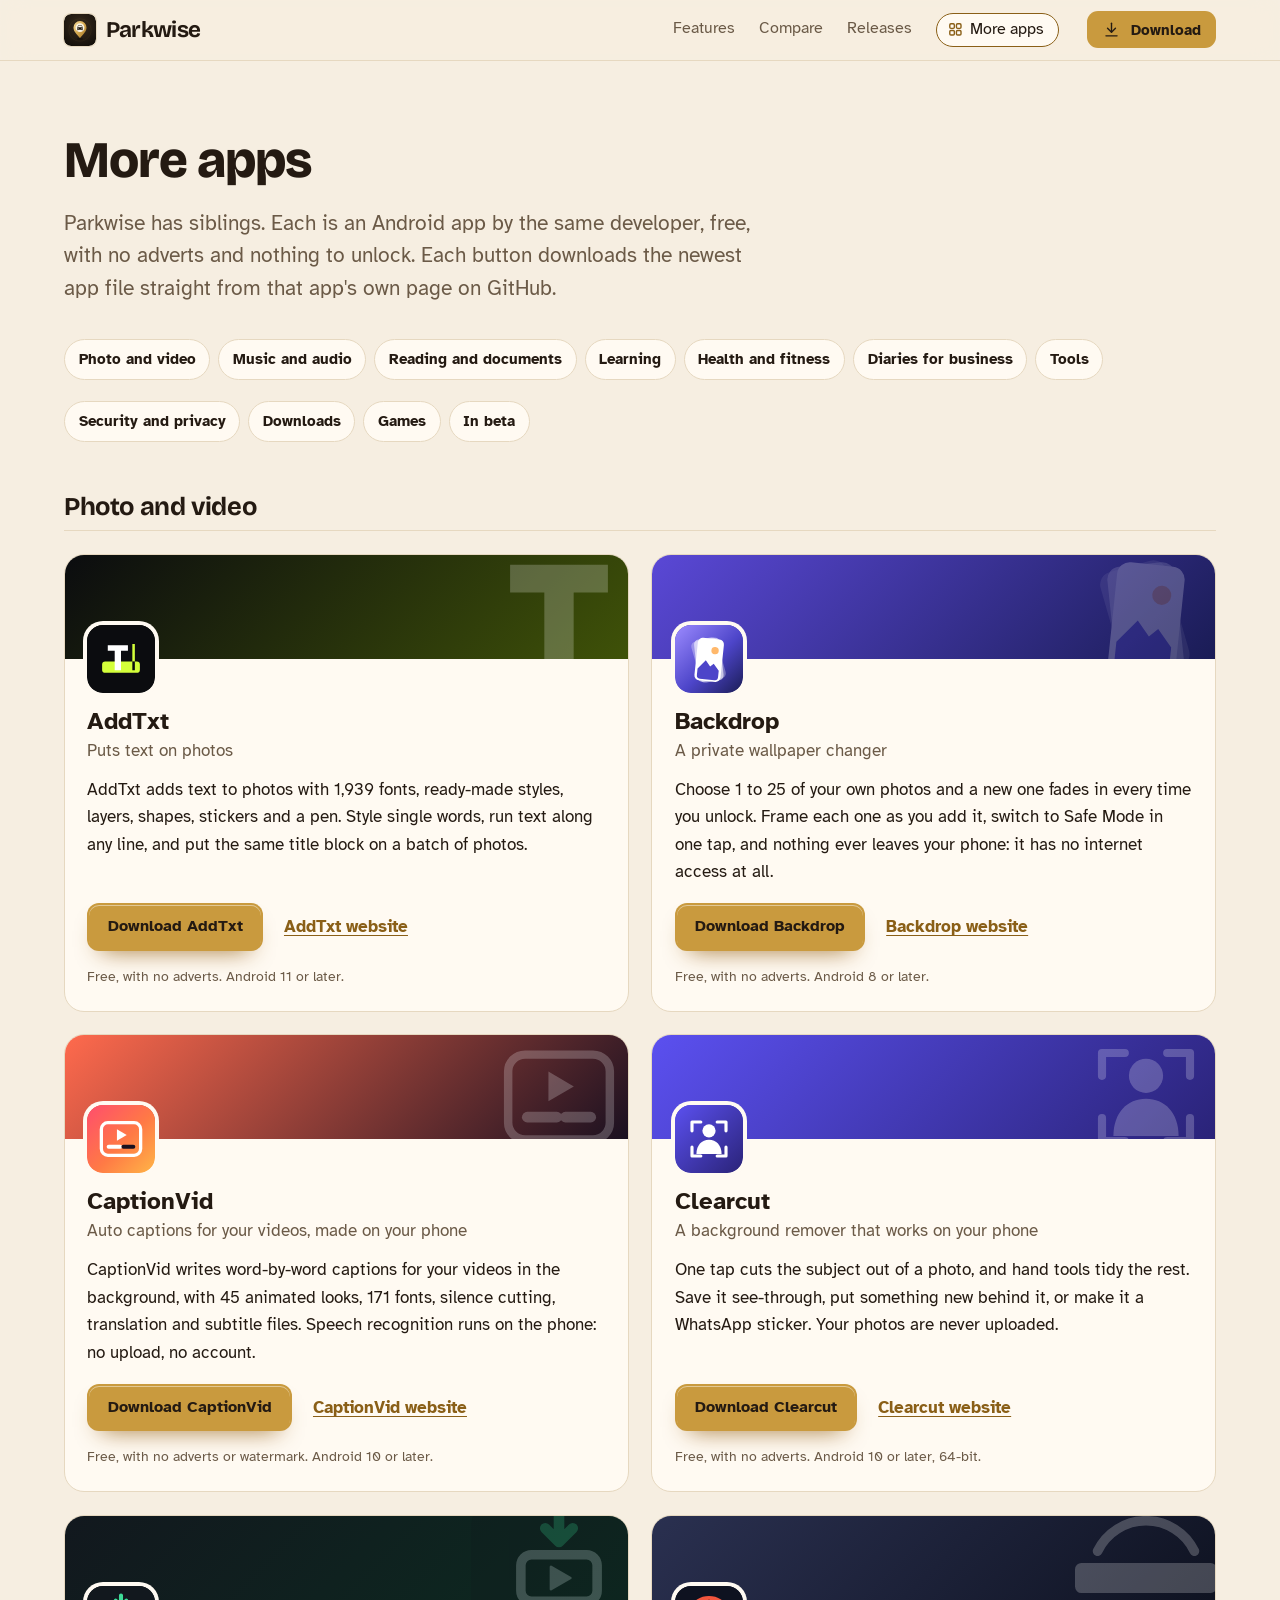
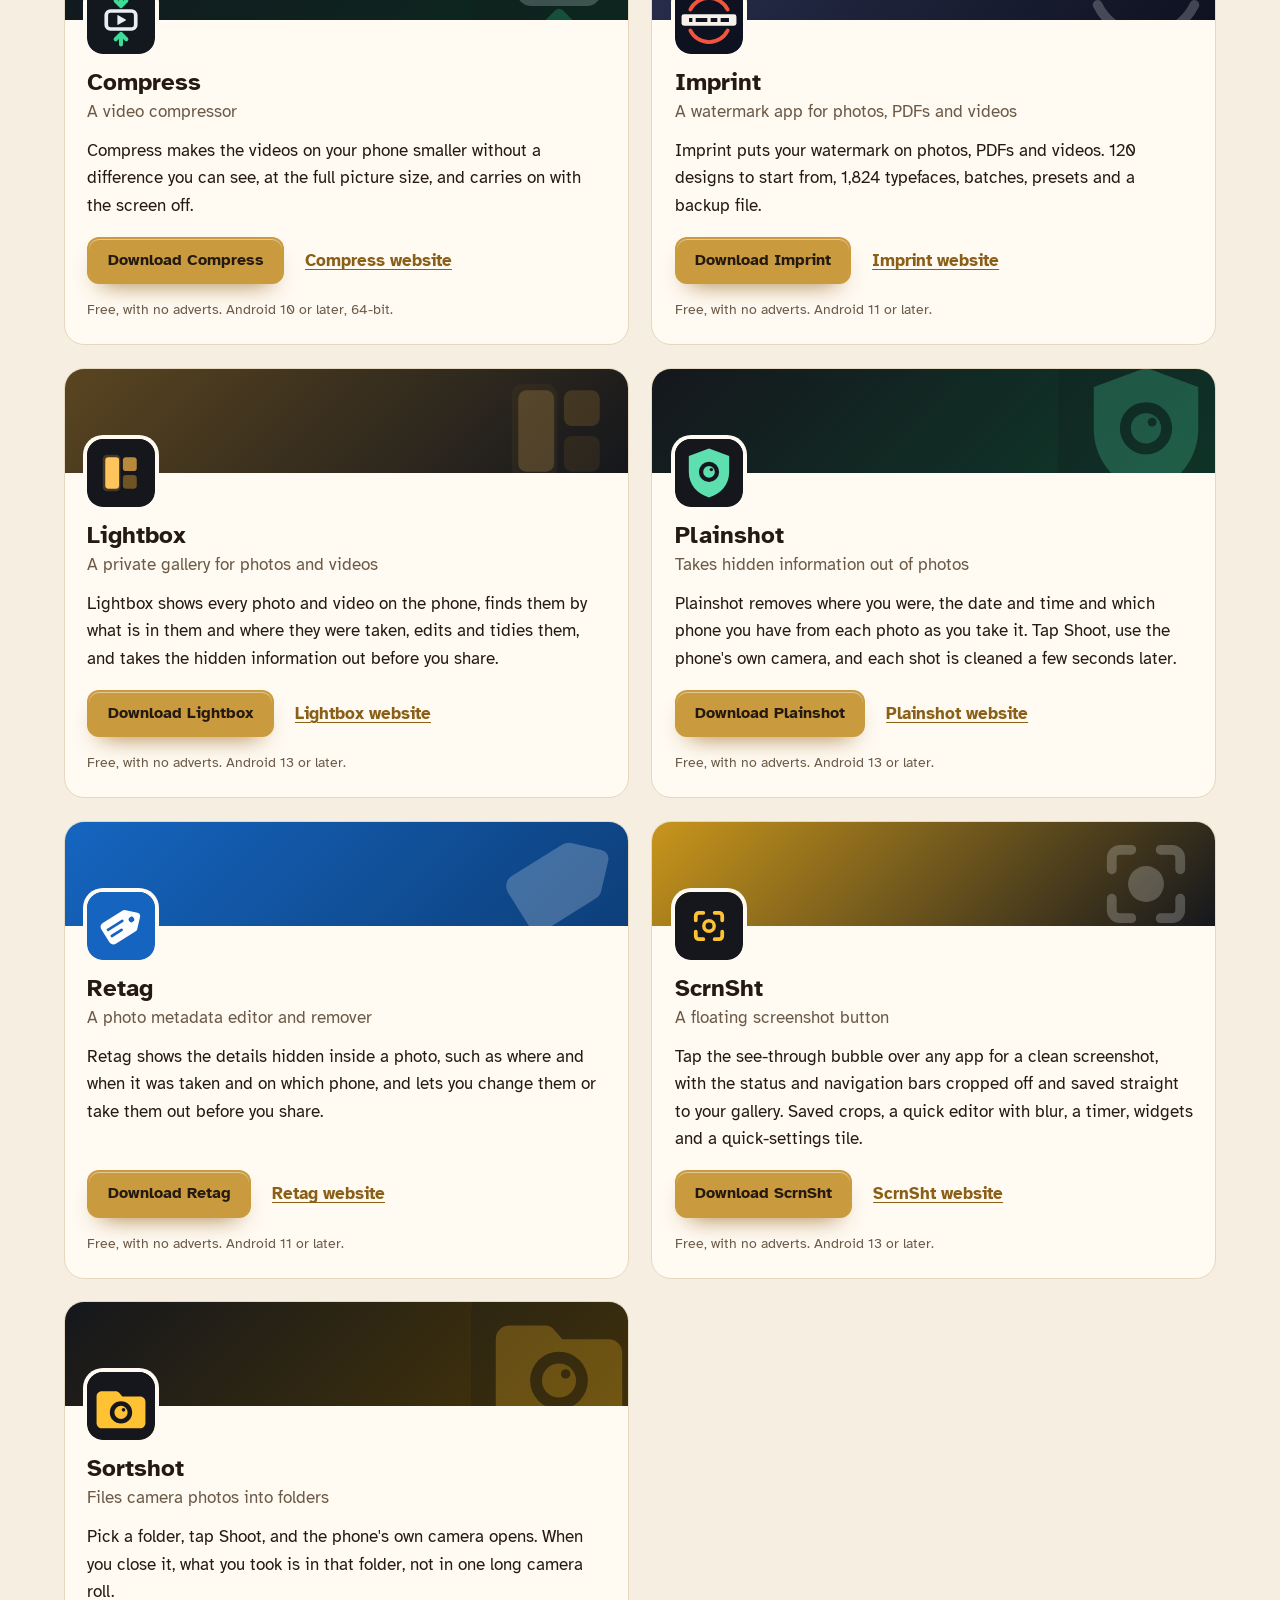
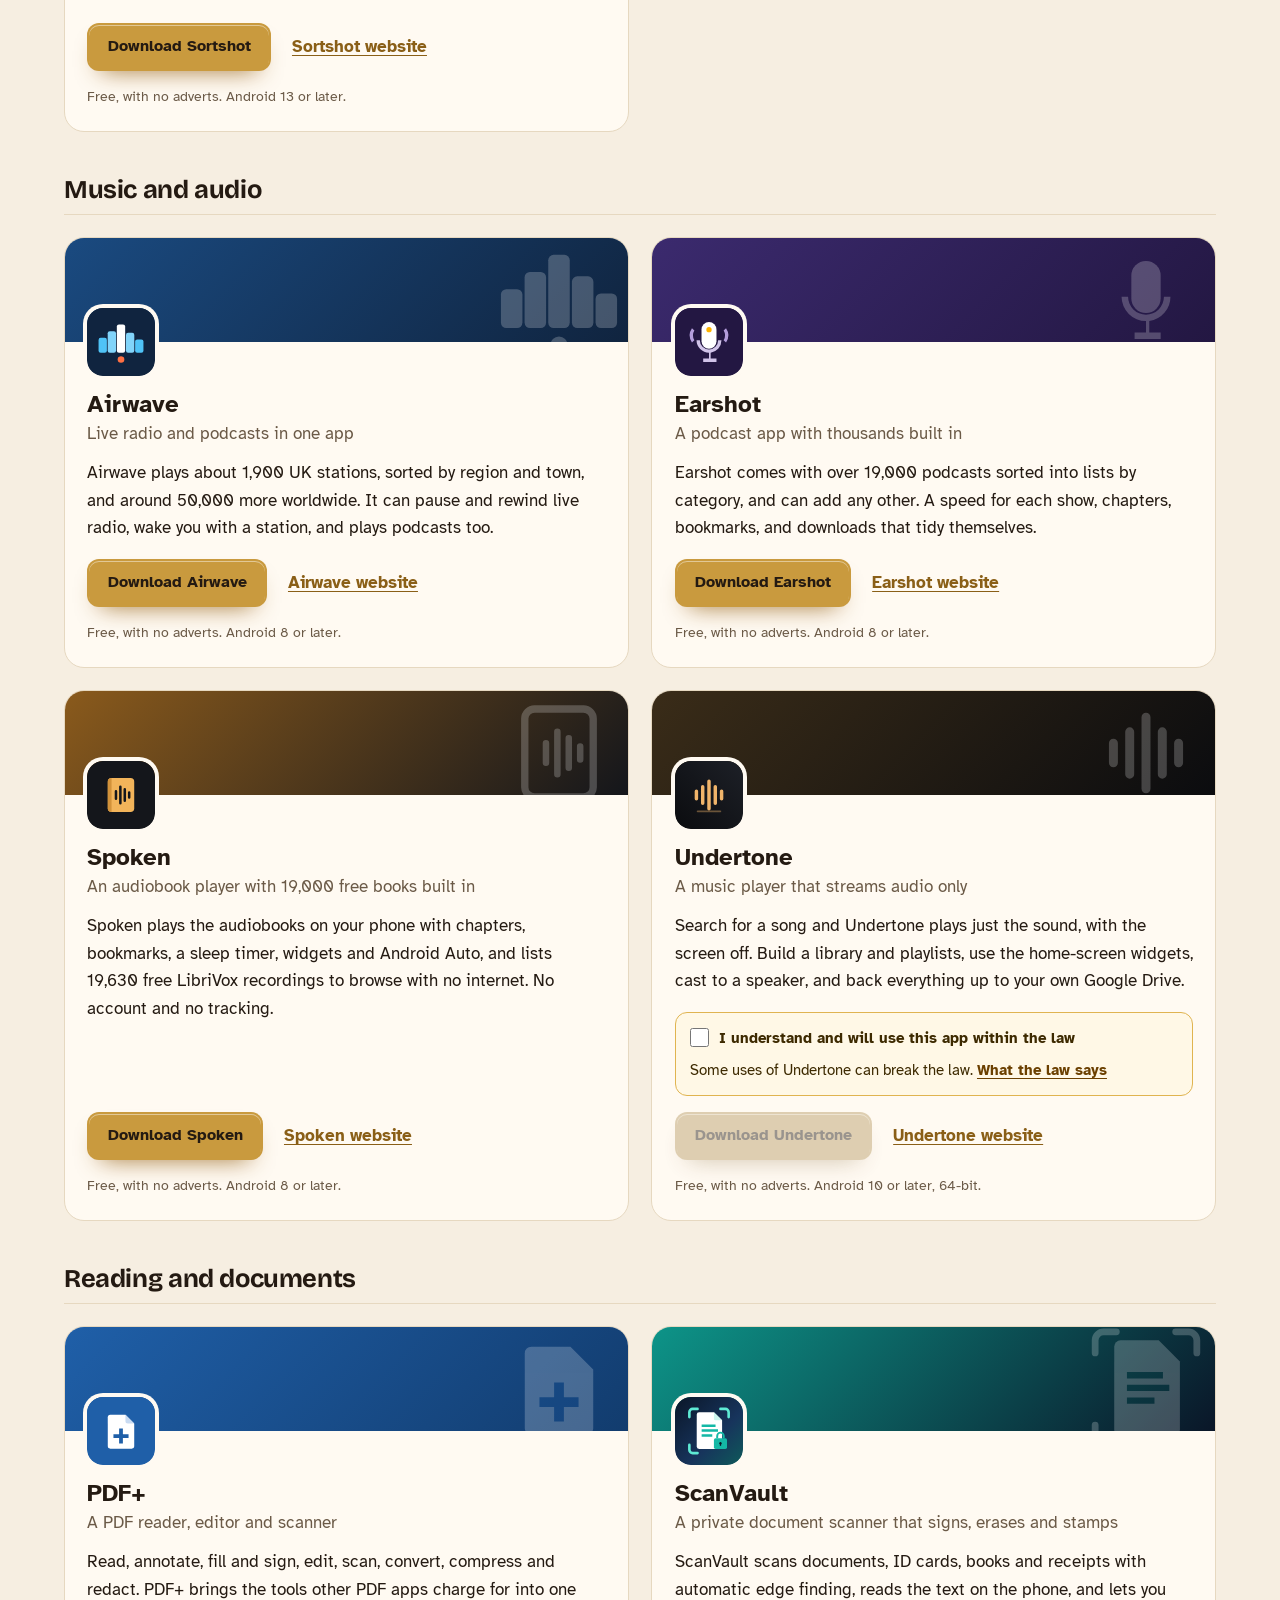
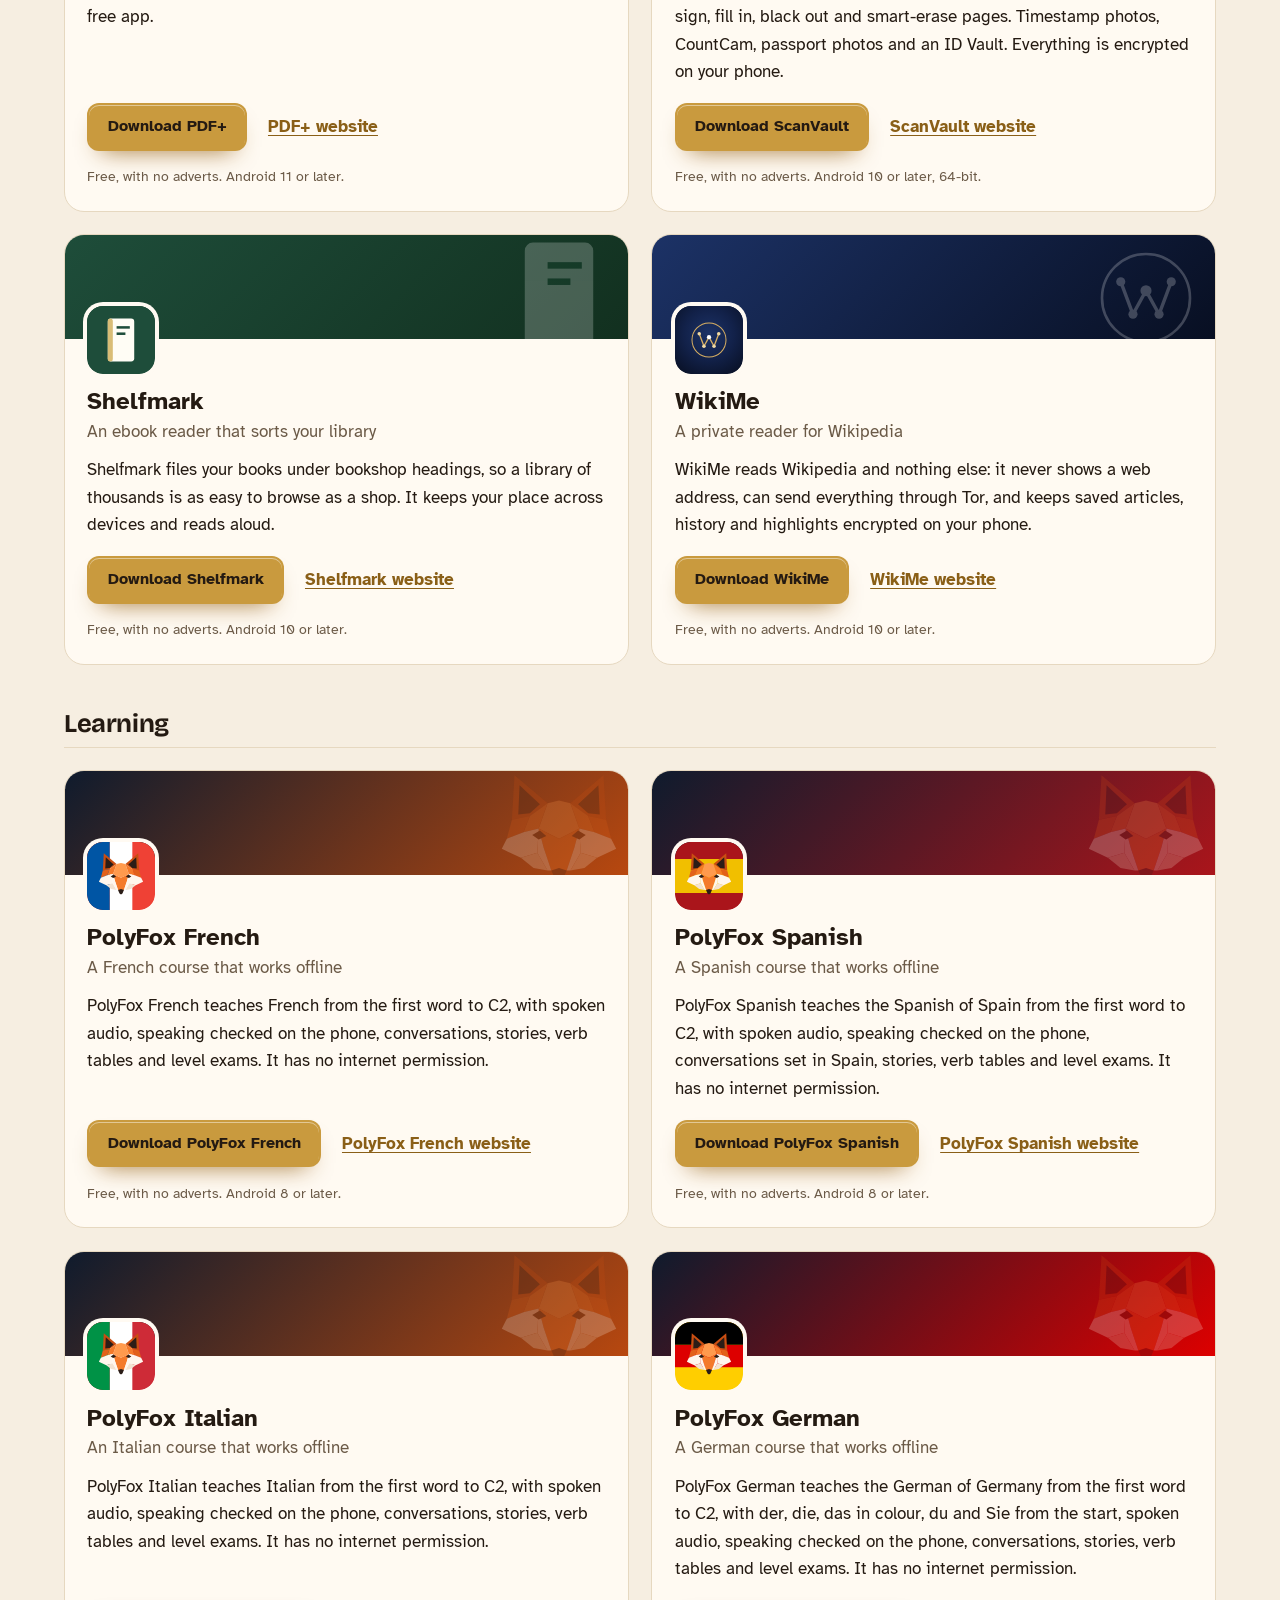
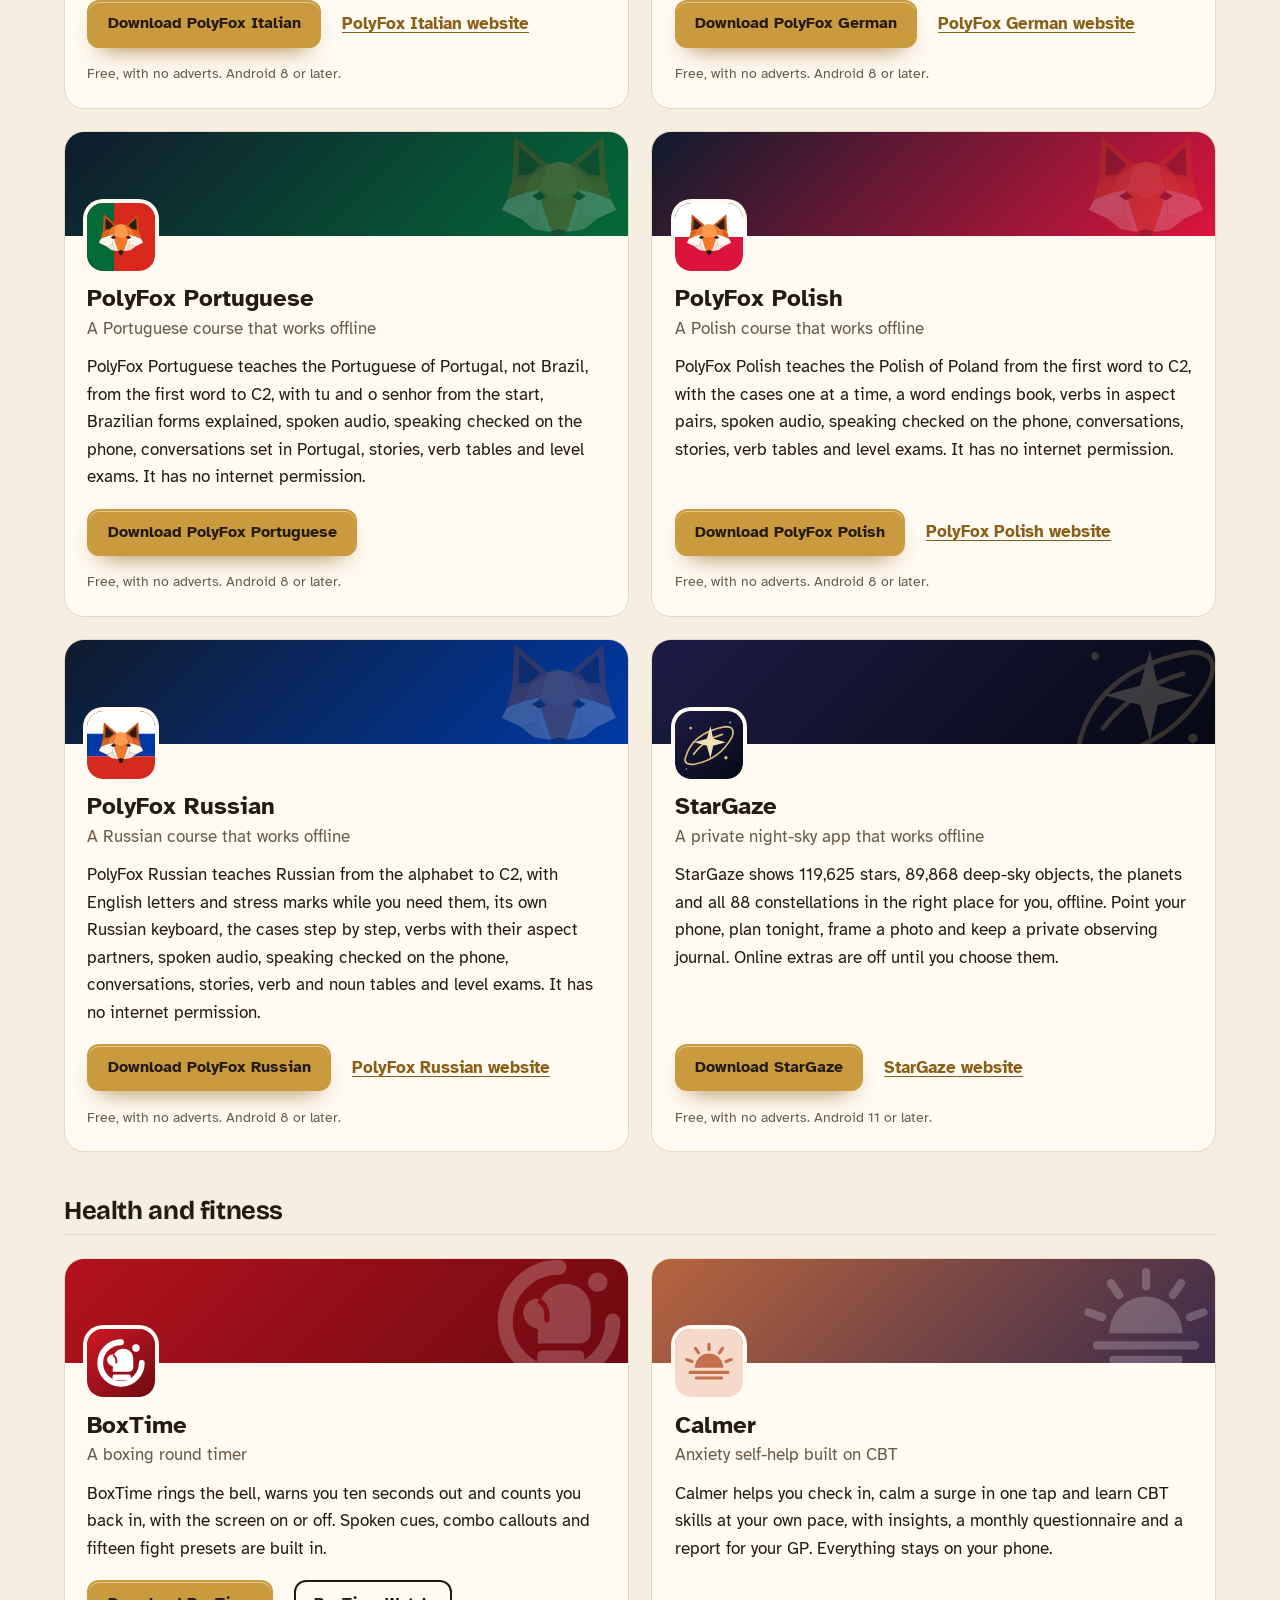
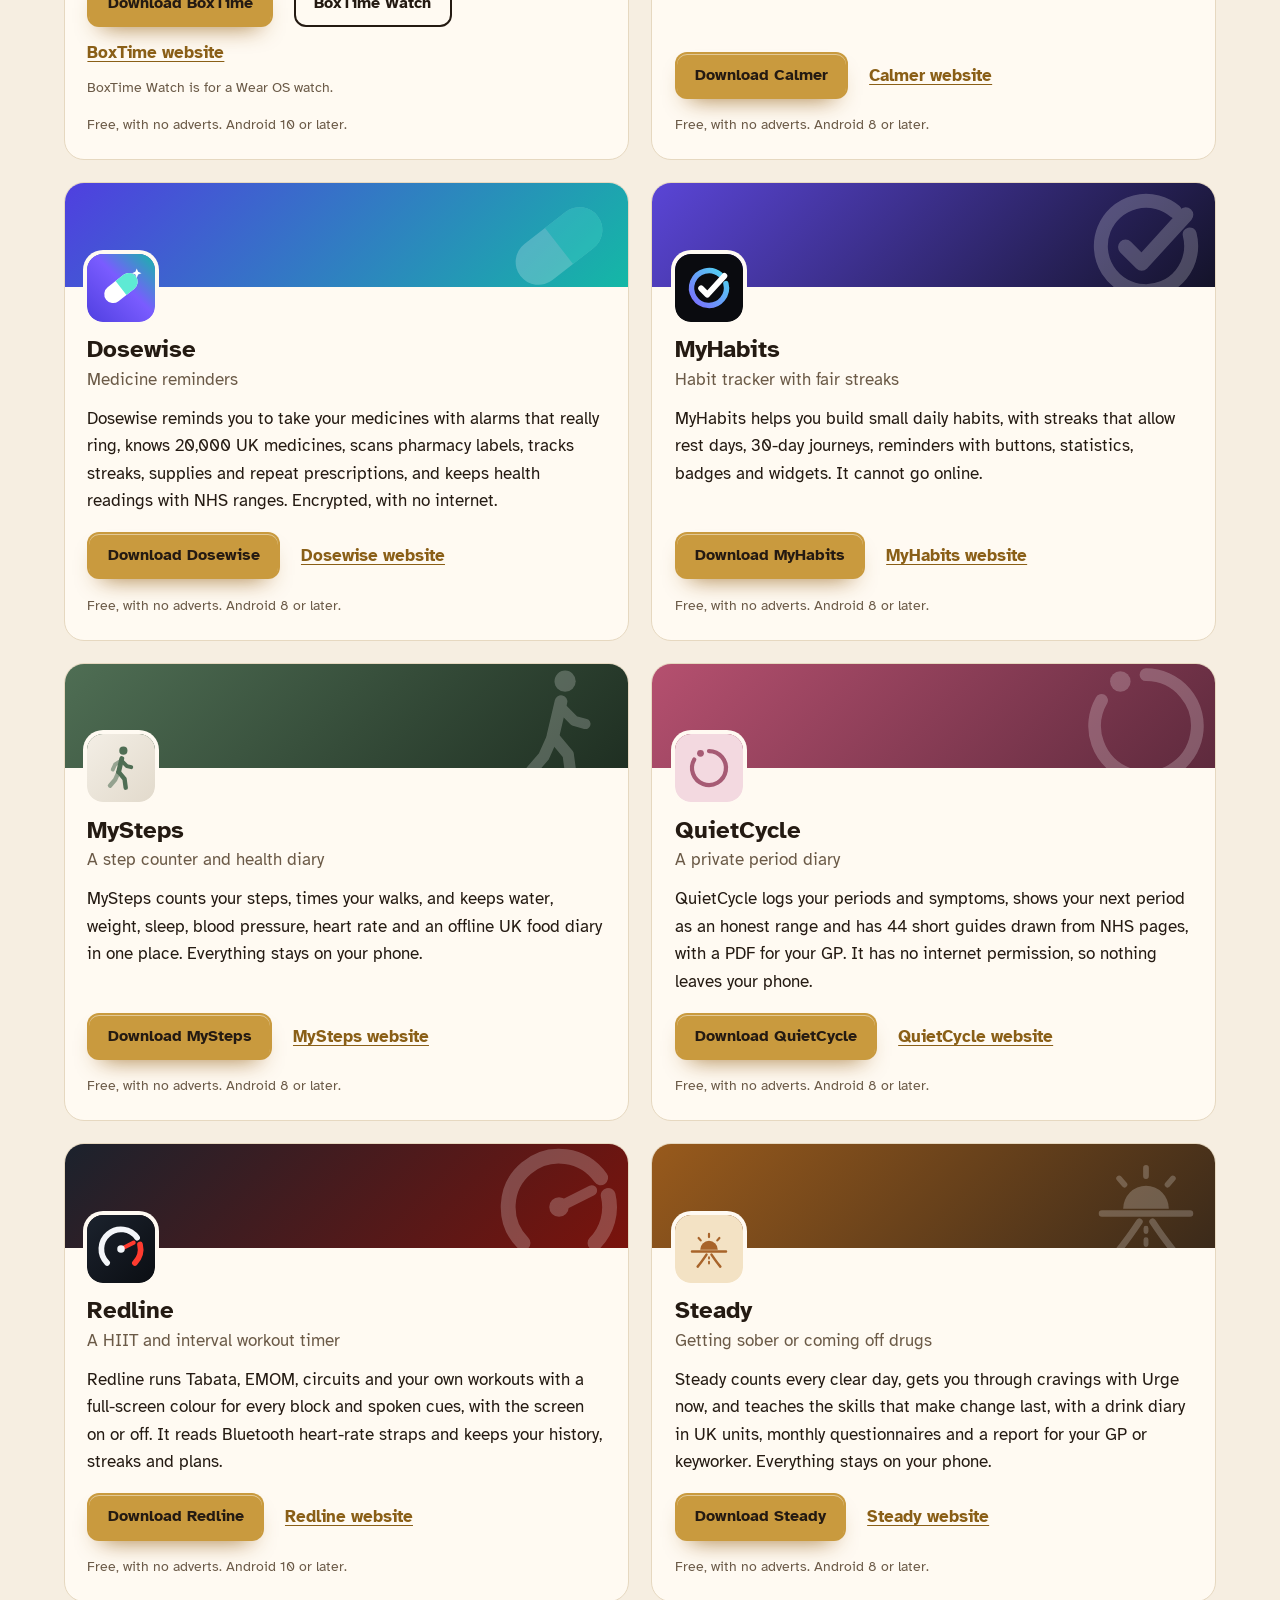
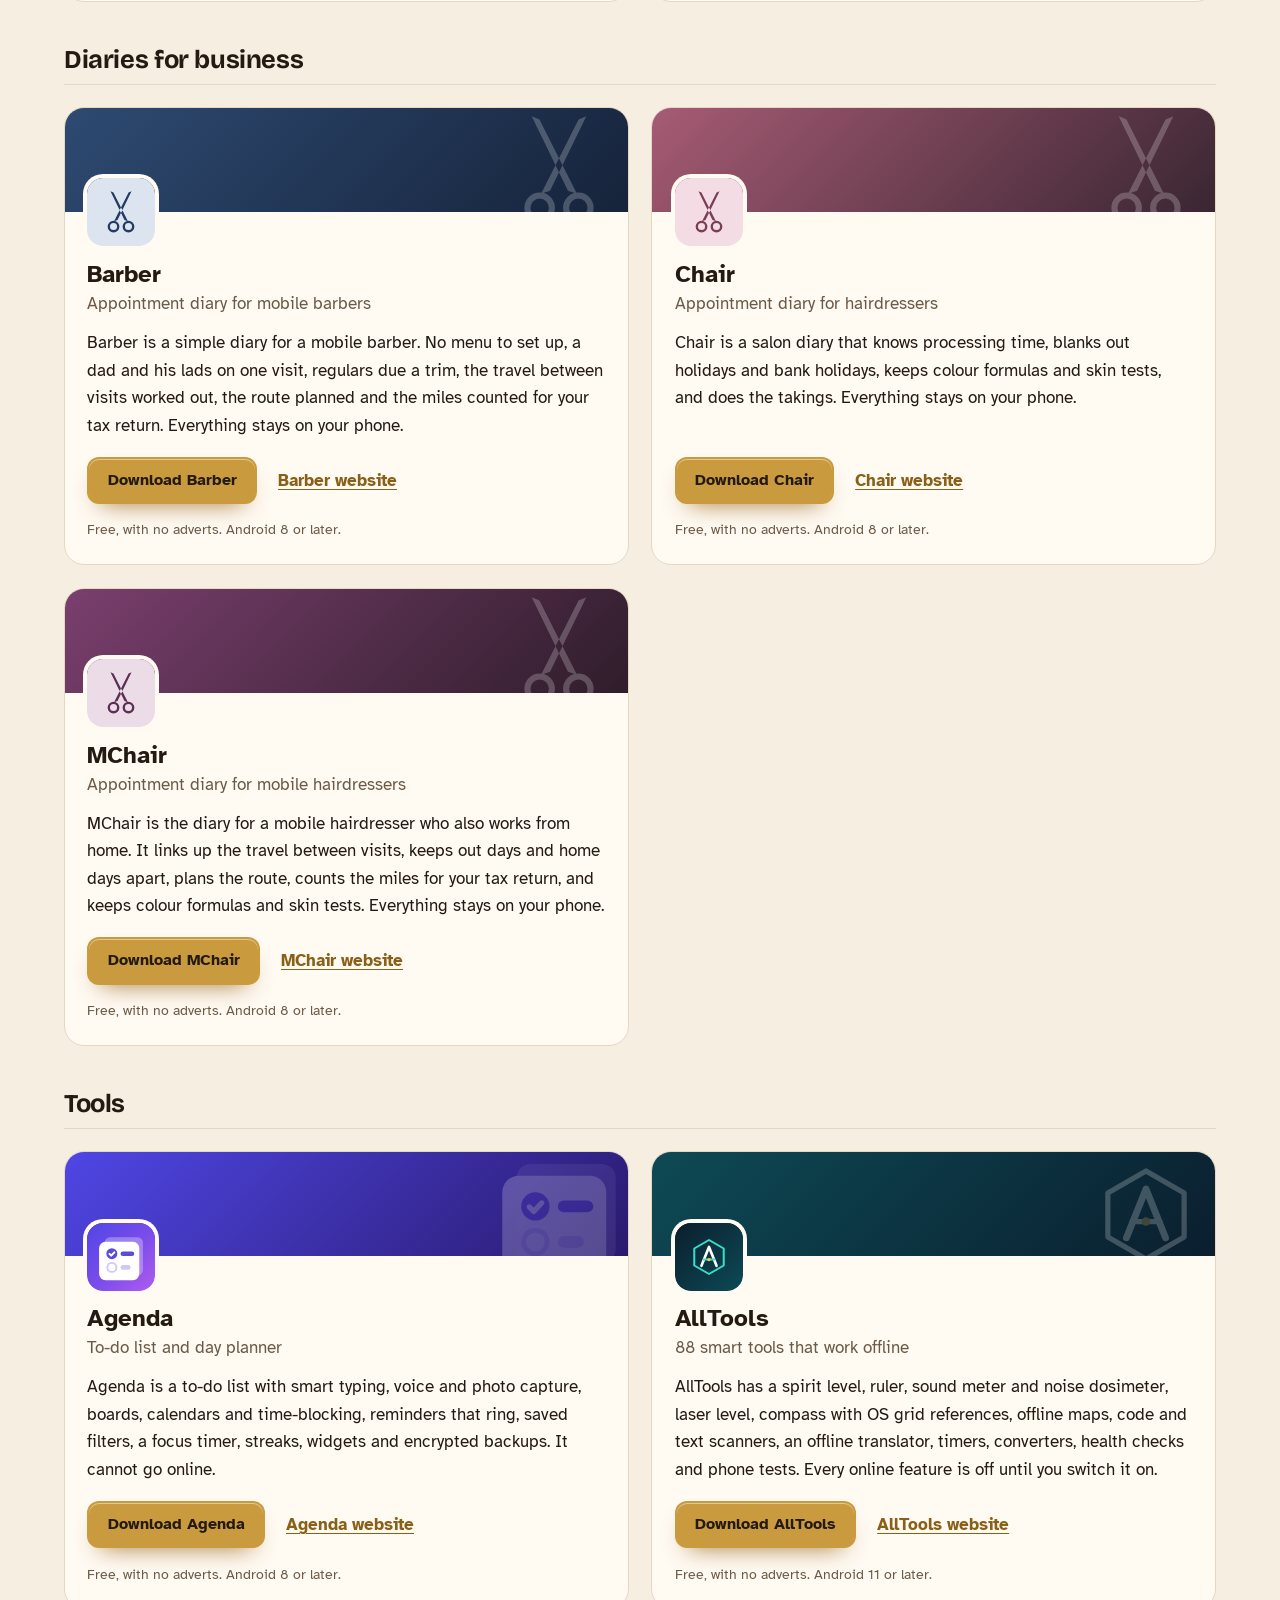
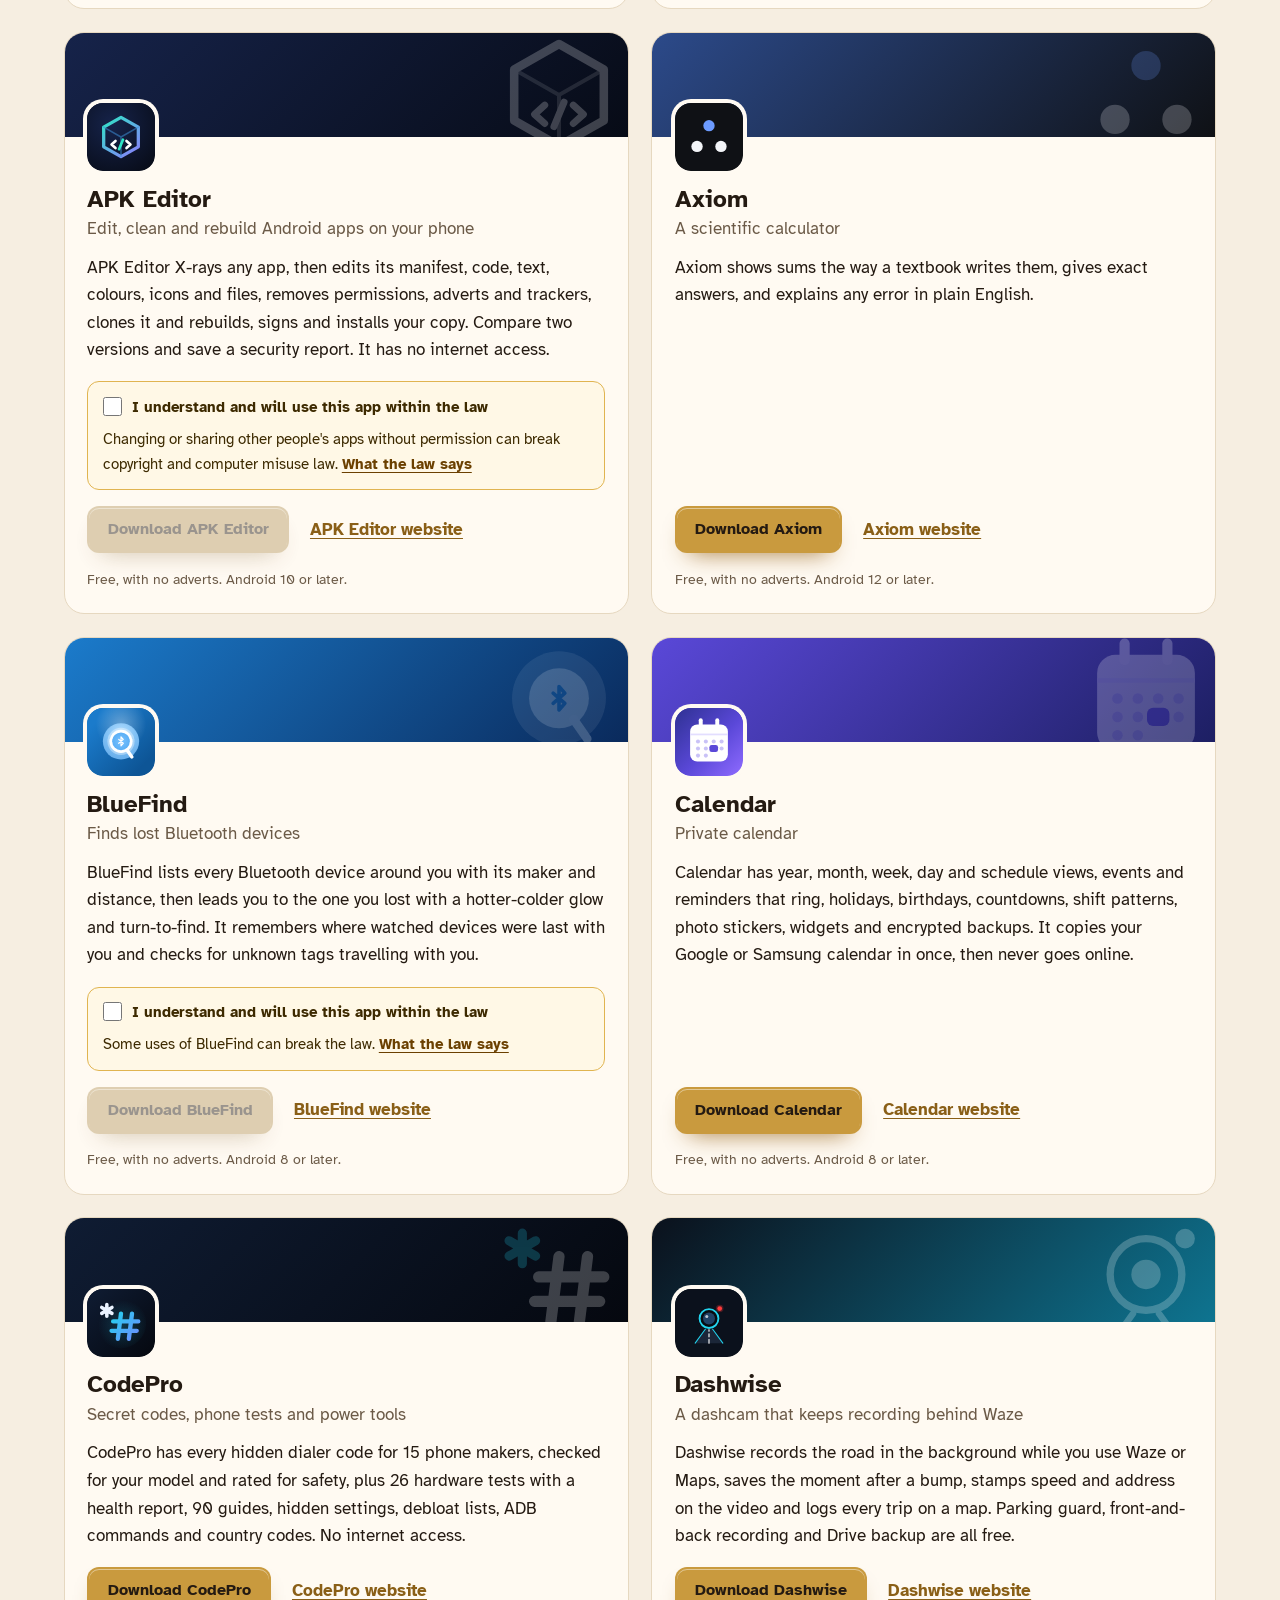
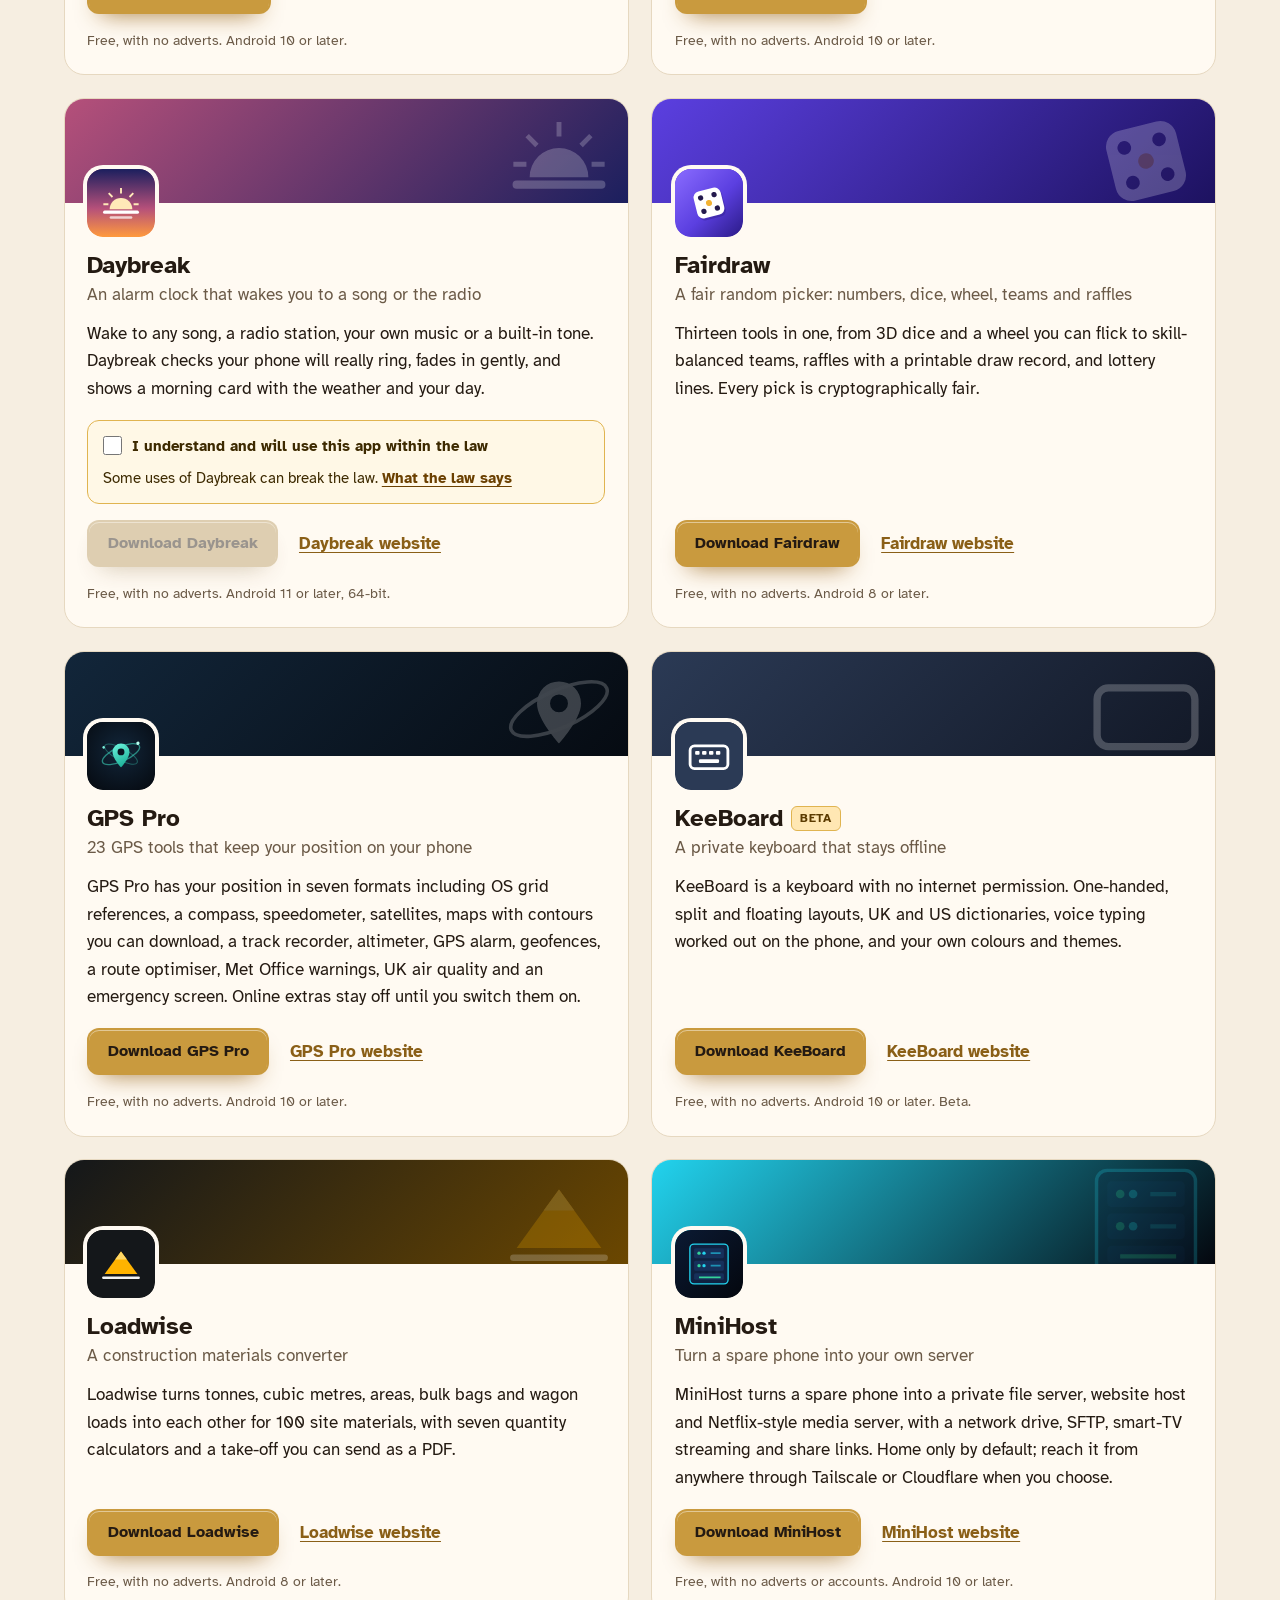
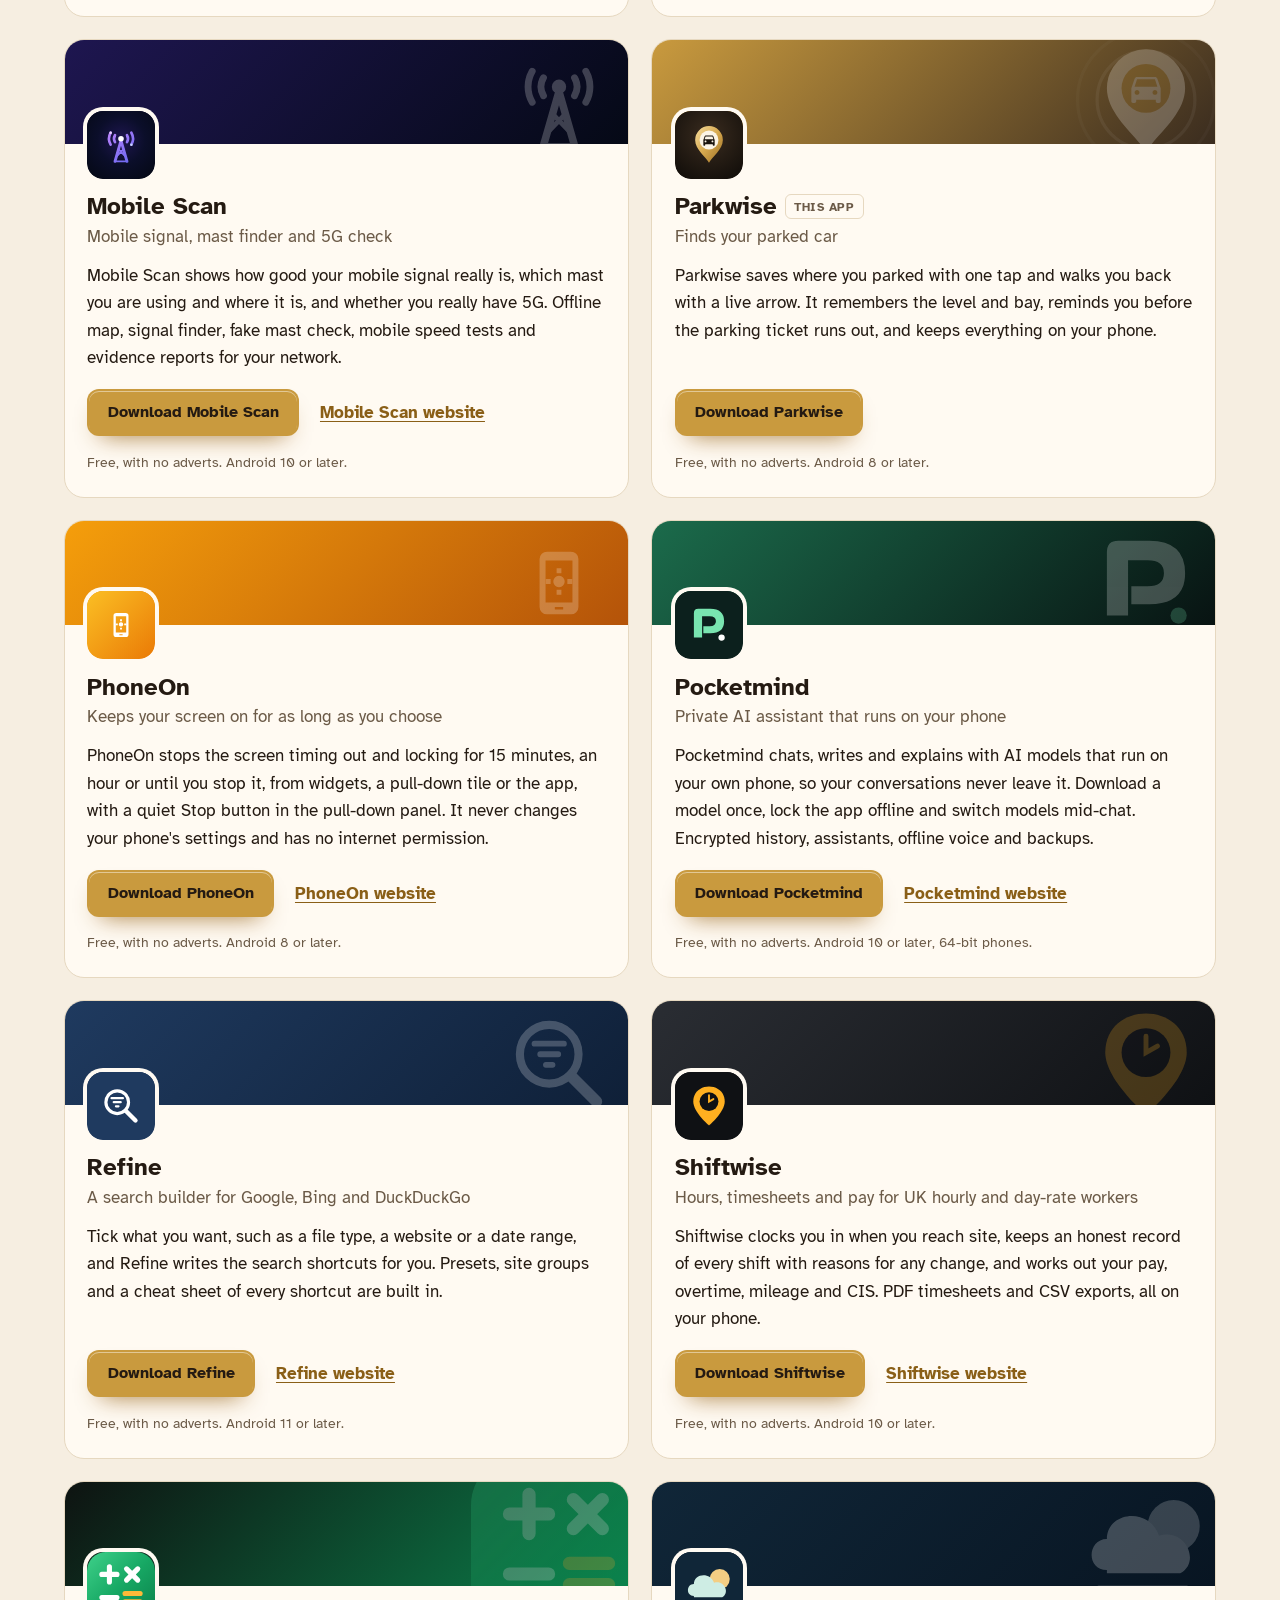
==== commit 76bfdf5c: "More apps: add APK Editor" ====
--- a/more-apps.html
+++ b/more-apps.html
@@ -4,7 +4,7 @@
 <meta charset="utf-8">
 <meta name="viewport" content="width=device-width, initial-scale=1">
 <title>More free Android apps from the maker of Parkwise</title>
-<meta name="description" content="All 94 free Android apps from the maker of Parkwise, in one list by category, each with its download and a link to its website.">
+<meta name="description" content="All 95 free Android apps from the maker of Parkwise, in one list by category, each with its download and a link to its website.">
 <meta name="author" content="Jonathan Jackson">
 <link rel="canonical" href="https://customgpter.github.io/parkwise/more-apps.html">
 <meta name="theme-color" content="#f6eee1" media="(prefers-color-scheme: light)">
@@ -12,7 +12,7 @@
 <meta property="og:type" content="website">
 <meta property="og:site_name" content="Parkwise">
 <meta property="og:title" content="More free Android apps from the maker of Parkwise">
-<meta property="og:description" content="All 94 free Android apps from the maker of Parkwise, in one list by category, each with its download and a link to its website.">
+<meta property="og:description" content="All 95 free Android apps from the maker of Parkwise, in one list by category, each with its download and a link to its website.">
 <meta property="og:url" content="https://customgpter.github.io/parkwise/more-apps.html">
 <meta property="og:image" content="https://customgpter.github.io/parkwise/assets/og.png">
 <meta property="og:image:width" content="1200">
@@ -26,7 +26,7 @@
 <link rel="preload" href="./assets/fonts/atkinson-hyperlegible-latin-400-normal.woff2" as="font" type="font/woff2" crossorigin>
 <link rel="stylesheet" href="./assets/site.css?v=1">
 <link rel="stylesheet" href="./assets/house.css?v=1">
-<script type="application/ld+json">{"@context":"https://schema.org","@type":"ItemList","name":"Apps from the maker of Parkwise","url":"https://customgpter.github.io/parkwise/more-apps.html","itemListElement":[{"@type":"ListItem","position":1,"name":"AddTxt","url":"https://customgpter.github.io/addtxt/"},{"@type":"ListItem","position":2,"name":"Backdrop","url":"https://customgpter.github.io/backdrop/"},{"@type":"ListItem","position":3,"name":"CaptionVid","url":"https://customgpter.github.io/captionvid/"},{"@type":"ListItem","position":4,"name":"Clearcut","url":"https://customgpter.github.io/clearcut/"},{"@type":"ListItem","position":5,"name":"Compress","url":"https://customgpter.github.io/compress/"},{"@type":"ListItem","position":6,"name":"Imprint","url":"https://customgpter.github.io/imprint/"},{"@type":"ListItem","position":7,"name":"Lightbox","url":"https://customgpter.github.io/lightbox/"},{"@type":"ListItem","position":8,"name":"Plainshot","url":"https://customgpter.github.io/plainshot/"},{"@type":"ListItem","position":9,"name":"Retag","url":"https://customgpter.github.io/retag/"},{"@type":"ListItem","position":10,"name":"ScrnSht","url":"https://customgpter.github.io/scrnsht/"},{"@type":"ListItem","position":11,"name":"Sortshot","url":"https://customgpter.github.io/sortshot/"},{"@type":"ListItem","position":12,"name":"Airwave","url":"https://customgpter.github.io/airwave/"},{"@type":"ListItem","position":13,"name":"Earshot","url":"https://customgpter.github.io/earshot/"},{"@type":"ListItem","position":14,"name":"Spoken","url":"https://customgpter.github.io/spoken/"},{"@type":"ListItem","position":15,"name":"Undertone","url":"https://customgpter.github.io/undertone/"},{"@type":"ListItem","position":16,"name":"PDF+","url":"https://customgpter.github.io/pdfplus/"},{"@type":"ListItem","position":17,"name":"ScanVault","url":"https://customgpter.github.io/scanvault/"},{"@type":"ListItem","position":18,"name":"Shelfmark","url":"https://customgpter.github.io/shelfmark/"},{"@type":"ListItem","position":19,"name":"WikiMe","url":"https://customgpter.github.io/wikime/"},{"@type":"ListItem","position":20,"name":"PolyFox French","url":"https://customgpter.github.io/polyfox/"},{"@type":"ListItem","position":21,"name":"PolyFox German","url":"https://customgpter.github.io/polyfox-german/"},{"@type":"ListItem","position":22,"name":"PolyFox Polish","url":"https://customgpter.github.io/polyfox-polish/"},{"@type":"ListItem","position":23,"name":"PolyFox Russian","url":"https://customgpter.github.io/polyfox-russian/"},{"@type":"ListItem","position":24,"name":"StarGaze","url":"https://customgpter.github.io/stargaze/"},{"@type":"ListItem","position":25,"name":"BoxTime","url":"https://customgpter.github.io/boxtime/"},{"@type":"ListItem","position":26,"name":"Calmer","url":"https://customgpter.github.io/calmer/"},{"@type":"ListItem","position":27,"name":"Dosewise","url":"https://customgpter.github.io/dosewise/"},{"@type":"ListItem","position":28,"name":"MyHabits","url":"https://customgpter.github.io/myhabits/"},{"@type":"ListItem","position":29,"name":"MySteps","url":"https://customgpter.github.io/mysteps/"},{"@type":"ListItem","position":30,"name":"QuietCycle","url":"https://customgpter.github.io/quietcycle/"},{"@type":"ListItem","position":31,"name":"Redline","url":"https://customgpter.github.io/redline/"},{"@type":"ListItem","position":32,"name":"Steady","url":"https://customgpter.github.io/steady/"},{"@type":"ListItem","position":33,"name":"Barber","url":"https://customgpter.github.io/barber/"},{"@type":"ListItem","position":34,"name":"Chair","url":"https://customgpter.github.io/chair/"},{"@type":"ListItem","position":35,"name":"MChair","url":"https://customgpter.github.io/mchair/"},{"@type":"ListItem","position":36,"name":"Agenda","url":"https://customgpter.github.io/agenda/"},{"@type":"ListItem","position":37,"name":"AllTools","url":"https://customgpter.github.io/alltools/"},{"@type":"ListItem","position":38,"name":"Axiom","url":"https://customgpter.github.io/axiom/"},{"@type":"ListItem","position":39,"name":"BlueFind","url":"https://customgpter.github.io/bluefind/"},{"@type":"ListItem","position":40,"name":"Calendar","url":"https://customgpter.github.io/calendar/"},{"@type":"ListItem","position":41,"name":"CodePro","url":"https://customgpter.github.io/codepro/"},{"@type":"ListItem","position":42,"name":"Dashwise","url":"https://customgpter.github.io/dashwise/"},{"@type":"ListItem","position":43,"name":"Daybreak","url":"https://customgpter.github.io/daybreak/"},{"@type":"ListItem","position":44,"name":"Fairdraw","url":"https://customgpter.github.io/fairdraw/"},{"@type":"ListItem","position":45,"name":"GPS Pro","url":"https://customgpter.github.io/gpspro/"},{"@type":"ListItem","position":46,"name":"KeeBoard","url":"https://customgpter.github.io/keeboard/"},{"@type":"ListItem","position":47,"name":"Loadwise","url":"https://customgpter.github.io/loadwise/"},{"@type":"ListItem","position":48,"name":"MiniHost","url":"https://customgpter.github.io/minihost/"},{"@type":"ListItem","position":49,"name":"Mobile Scan","url":"https://customgpter.github.io/mobilescan/"},{"@type":"ListItem","position":50,"name":"Parkwise","url":"https://customgpter.github.io/parkwise/"},{"@type":"ListItem","position":51,"name":"Pocketmind","url":"https://customgpter.github.io/pocketmind/"},{"@type":"ListItem","position":52,"name":"Refine","url":"https://customgpter.github.io/refine/"},{"@type":"ListItem","position":53,"name":"Shiftwise","url":"https://customgpter.github.io/shiftwise/"},{"@type":"ListItem","position":54,"name":"SimpleCalc","url":"https://customgpter.github.io/simplecalc/"},{"@type":"ListItem","position":55,"name":"Skyline","url":"https://customgpter.github.io/skyline/"},{"@type":"ListItem","position":56,"name":"Slipway","url":"https://customgpter.github.io/slipway/"},{"@type":"ListItem","position":57,"name":"Tagger","url":"https://customgpter.github.io/tagger/"},{"@type":"ListItem","position":58,"name":"TotalClean","url":"https://customgpter.github.io/totalclean/"},{"@type":"ListItem","position":59,"name":"TVLink","url":"https://customgpter.github.io/tvlink/"},{"@type":"ListItem","position":60,"name":"Unbox","url":"https://customgpter.github.io/unbox/"},{"@type":"ListItem","position":61,"name":"WhatsKeep","url":"https://customgpter.github.io/whatskeep/"},{"@type":"ListItem","position":62,"name":"WiFi Scan","url":"https://customgpter.github.io/wifiscan/"},{"@type":"ListItem","position":63,"name":"Auditly","url":"https://customgpter.github.io/auditly/"},{"@type":"ListItem","position":64,"name":"Backchannel","url":"https://customgpter.github.io/backchannel/"},{"@type":"ListItem","position":65,"name":"ENotes","url":"https://customgpter.github.io/enotes/"},{"@type":"ListItem","position":66,"name":"FindMe","url":"https://customgpter.github.io/findme/"},{"@type":"ListItem","position":67,"name":"iLock","url":"https://customgpter.github.io/ilock/"},{"@type":"ListItem","position":68,"name":"ImSafe","url":"https://customgpter.github.io/imsafe/"},{"@type":"ListItem","position":69,"name":"IShred","url":"https://customgpter.github.io/ishred/"},{"@type":"ListItem","position":70,"name":"LockBox","url":"https://customgpter.github.io/lockbox/"},{"@type":"ListItem","position":71,"name":"PassVault","url":"https://customgpter.github.io/passvault/"},{"@type":"ListItem","position":72,"name":"SpyFind","url":"https://customgpter.github.io/spyfind/"},{"@type":"ListItem","position":73,"name":"TextWipe","url":"https://customgpter.github.io/textwipe/"},{"@type":"ListItem","position":74,"name":"Tracewire","url":"https://customgpter.github.io/tracewire/"},{"@type":"ListItem","position":75,"name":"Vigil","url":"https://customgpter.github.io/vigil/"},{"@type":"ListItem","position":76,"name":"Grab","url":"https://customgpter.github.io/grab/"},{"@type":"ListItem","position":77,"name":"Swarm","url":"https://customgpter.github.io/swarm/"},{"@type":"ListItem","position":78,"name":"Plane Games","url":"https://customgpter.github.io/plane-games/"},{"@type":"ListItem","position":79,"name":"Ninefold","url":"https://customgpter.github.io/ninefold/"},{"@type":"ListItem","position":80,"name":"Cubewise","url":"https://customgpter.github.io/cubewise/"},{"@type":"ListItem","position":81,"name":"Tilewise","url":"https://customgpter.github.io/tilewise/"},{"@type":"ListItem","position":82,"name":"Letterwise","url":"https://customgpter.github.io/letterwise/"},{"@type":"ListItem","position":83,"name":"Kingside","url":"https://customgpter.github.io/kingside/"},{"@type":"ListItem","position":84,"name":"Deckhand","url":"https://customgpter.github.io/deckhand/"},{"@type":"ListItem","position":85,"name":"SNESForge","url":"https://customgpter.github.io/snesforge/"},{"@type":"ListItem","position":86,"name":"Fame Boy","url":"https://customgpter.github.io/fameboy/"},{"@type":"ListItem","position":87,"name":"PSPPro","url":"https://customgpter.github.io/psppro/"},{"@type":"ListItem","position":88,"name":"MegaGen","url":"https://customgpter.github.io/megagen/"},{"@type":"ListItem","position":89,"name":"QVR","url":"https://customgpter.github.io/qvr/"},{"@type":"ListItem","position":90,"name":"QVR Watch","url":"https://customgpter.github.io/qvr-watch/"},{"@type":"ListItem","position":91,"name":"QVRLite","url":"https://customgpter.github.io/qvrlite/"},{"@type":"ListItem","position":92,"name":"Onionz","url":"https://customgpter.github.io/onionz/"},{"@type":"ListItem","position":93,"name":"OnionzWeb","url":"https://customgpter.github.io/onionzweb/"}]}</script>
+<script type="application/ld+json">{"@context":"https://schema.org","@type":"ItemList","name":"Apps from the maker of Parkwise","url":"https://customgpter.github.io/parkwise/more-apps.html","itemListElement":[{"@type":"ListItem","position":1,"name":"AddTxt","url":"https://customgpter.github.io/addtxt/"},{"@type":"ListItem","position":2,"name":"Backdrop","url":"https://customgpter.github.io/backdrop/"},{"@type":"ListItem","position":3,"name":"CaptionVid","url":"https://customgpter.github.io/captionvid/"},{"@type":"ListItem","position":4,"name":"Clearcut","url":"https://customgpter.github.io/clearcut/"},{"@type":"ListItem","position":5,"name":"Compress","url":"https://customgpter.github.io/compress/"},{"@type":"ListItem","position":6,"name":"Imprint","url":"https://customgpter.github.io/imprint/"},{"@type":"ListItem","position":7,"name":"Lightbox","url":"https://customgpter.github.io/lightbox/"},{"@type":"ListItem","position":8,"name":"Plainshot","url":"https://customgpter.github.io/plainshot/"},{"@type":"ListItem","position":9,"name":"Retag","url":"https://customgpter.github.io/retag/"},{"@type":"ListItem","position":10,"name":"ScrnSht","url":"https://customgpter.github.io/scrnsht/"},{"@type":"ListItem","position":11,"name":"Sortshot","url":"https://customgpter.github.io/sortshot/"},{"@type":"ListItem","position":12,"name":"Airwave","url":"https://customgpter.github.io/airwave/"},{"@type":"ListItem","position":13,"name":"Earshot","url":"https://customgpter.github.io/earshot/"},{"@type":"ListItem","position":14,"name":"Spoken","url":"https://customgpter.github.io/spoken/"},{"@type":"ListItem","position":15,"name":"Undertone","url":"https://customgpter.github.io/undertone/"},{"@type":"ListItem","position":16,"name":"PDF+","url":"https://customgpter.github.io/pdfplus/"},{"@type":"ListItem","position":17,"name":"ScanVault","url":"https://customgpter.github.io/scanvault/"},{"@type":"ListItem","position":18,"name":"Shelfmark","url":"https://customgpter.github.io/shelfmark/"},{"@type":"ListItem","position":19,"name":"WikiMe","url":"https://customgpter.github.io/wikime/"},{"@type":"ListItem","position":20,"name":"PolyFox French","url":"https://customgpter.github.io/polyfox/"},{"@type":"ListItem","position":21,"name":"PolyFox German","url":"https://customgpter.github.io/polyfox-german/"},{"@type":"ListItem","position":22,"name":"PolyFox Polish","url":"https://customgpter.github.io/polyfox-polish/"},{"@type":"ListItem","position":23,"name":"PolyFox Russian","url":"https://customgpter.github.io/polyfox-russian/"},{"@type":"ListItem","position":24,"name":"StarGaze","url":"https://customgpter.github.io/stargaze/"},{"@type":"ListItem","position":25,"name":"BoxTime","url":"https://customgpter.github.io/boxtime/"},{"@type":"ListItem","position":26,"name":"Calmer","url":"https://customgpter.github.io/calmer/"},{"@type":"ListItem","position":27,"name":"Dosewise","url":"https://customgpter.github.io/dosewise/"},{"@type":"ListItem","position":28,"name":"MyHabits","url":"https://customgpter.github.io/myhabits/"},{"@type":"ListItem","position":29,"name":"MySteps","url":"https://customgpter.github.io/mysteps/"},{"@type":"ListItem","position":30,"name":"QuietCycle","url":"https://customgpter.github.io/quietcycle/"},{"@type":"ListItem","position":31,"name":"Redline","url":"https://customgpter.github.io/redline/"},{"@type":"ListItem","position":32,"name":"Steady","url":"https://customgpter.github.io/steady/"},{"@type":"ListItem","position":33,"name":"Barber","url":"https://customgpter.github.io/barber/"},{"@type":"ListItem","position":34,"name":"Chair","url":"https://customgpter.github.io/chair/"},{"@type":"ListItem","position":35,"name":"MChair","url":"https://customgpter.github.io/mchair/"},{"@type":"ListItem","position":36,"name":"Agenda","url":"https://customgpter.github.io/agenda/"},{"@type":"ListItem","position":37,"name":"AllTools","url":"https://customgpter.github.io/alltools/"},{"@type":"ListItem","position":38,"name":"APK Editor","url":"https://customgpter.github.io/apkeditor/"},{"@type":"ListItem","position":39,"name":"Axiom","url":"https://customgpter.github.io/axiom/"},{"@type":"ListItem","position":40,"name":"BlueFind","url":"https://customgpter.github.io/bluefind/"},{"@type":"ListItem","position":41,"name":"Calendar","url":"https://customgpter.github.io/calendar/"},{"@type":"ListItem","position":42,"name":"CodePro","url":"https://customgpter.github.io/codepro/"},{"@type":"ListItem","position":43,"name":"Dashwise","url":"https://customgpter.github.io/dashwise/"},{"@type":"ListItem","position":44,"name":"Daybreak","url":"https://customgpter.github.io/daybreak/"},{"@type":"ListItem","position":45,"name":"Fairdraw","url":"https://customgpter.github.io/fairdraw/"},{"@type":"ListItem","position":46,"name":"GPS Pro","url":"https://customgpter.github.io/gpspro/"},{"@type":"ListItem","position":47,"name":"KeeBoard","url":"https://customgpter.github.io/keeboard/"},{"@type":"ListItem","position":48,"name":"Loadwise","url":"https://customgpter.github.io/loadwise/"},{"@type":"ListItem","position":49,"name":"MiniHost","url":"https://customgpter.github.io/minihost/"},{"@type":"ListItem","position":50,"name":"Mobile Scan","url":"https://customgpter.github.io/mobilescan/"},{"@type":"ListItem","position":51,"name":"Parkwise","url":"https://customgpter.github.io/parkwise/"},{"@type":"ListItem","position":52,"name":"Pocketmind","url":"https://customgpter.github.io/pocketmind/"},{"@type":"ListItem","position":53,"name":"Refine","url":"https://customgpter.github.io/refine/"},{"@type":"ListItem","position":54,"name":"Shiftwise","url":"https://customgpter.github.io/shiftwise/"},{"@type":"ListItem","position":55,"name":"SimpleCalc","url":"https://customgpter.github.io/simplecalc/"},{"@type":"ListItem","position":56,"name":"Skyline","url":"https://customgpter.github.io/skyline/"},{"@type":"ListItem","position":57,"name":"Slipway","url":"https://customgpter.github.io/slipway/"},{"@type":"ListItem","position":58,"name":"Tagger","url":"https://customgpter.github.io/tagger/"},{"@type":"ListItem","position":59,"name":"TotalClean","url":"https://customgpter.github.io/totalclean/"},{"@type":"ListItem","position":60,"name":"TVLink","url":"https://customgpter.github.io/tvlink/"},{"@type":"ListItem","position":61,"name":"Unbox","url":"https://customgpter.github.io/unbox/"},{"@type":"ListItem","position":62,"name":"WhatsKeep","url":"https://customgpter.github.io/whatskeep/"},{"@type":"ListItem","position":63,"name":"WiFi Scan","url":"https://customgpter.github.io/wifiscan/"},{"@type":"ListItem","position":64,"name":"Auditly","url":"https://customgpter.github.io/auditly/"},{"@type":"ListItem","position":65,"name":"Backchannel","url":"https://customgpter.github.io/backchannel/"},{"@type":"ListItem","position":66,"name":"ENotes","url":"https://customgpter.github.io/enotes/"},{"@type":"ListItem","position":67,"name":"FindMe","url":"https://customgpter.github.io/findme/"},{"@type":"ListItem","position":68,"name":"iLock","url":"https://customgpter.github.io/ilock/"},{"@type":"ListItem","position":69,"name":"ImSafe","url":"https://customgpter.github.io/imsafe/"},{"@type":"ListItem","position":70,"name":"IShred","url":"https://customgpter.github.io/ishred/"},{"@type":"ListItem","position":71,"name":"LockBox","url":"https://customgpter.github.io/lockbox/"},{"@type":"ListItem","position":72,"name":"PassVault","url":"https://customgpter.github.io/passvault/"},{"@type":"ListItem","position":73,"name":"SpyFind","url":"https://customgpter.github.io/spyfind/"},{"@type":"ListItem","position":74,"name":"TextWipe","url":"https://customgpter.github.io/textwipe/"},{"@type":"ListItem","position":75,"name":"Tracewire","url":"https://customgpter.github.io/tracewire/"},{"@type":"ListItem","position":76,"name":"Vigil","url":"https://customgpter.github.io/vigil/"},{"@type":"ListItem","position":77,"name":"Grab","url":"https://customgpter.github.io/grab/"},{"@type":"ListItem","position":78,"name":"Swarm","url":"https://customgpter.github.io/swarm/"},{"@type":"ListItem","position":79,"name":"Plane Games","url":"https://customgpter.github.io/plane-games/"},{"@type":"ListItem","position":80,"name":"Ninefold","url":"https://customgpter.github.io/ninefold/"},{"@type":"ListItem","position":81,"name":"Cubewise","url":"https://customgpter.github.io/cubewise/"},{"@type":"ListItem","position":82,"name":"Tilewise","url":"https://customgpter.github.io/tilewise/"},{"@type":"ListItem","position":83,"name":"Letterwise","url":"https://customgpter.github.io/letterwise/"},{"@type":"ListItem","position":84,"name":"Kingside","url":"https://customgpter.github.io/kingside/"},{"@type":"ListItem","position":85,"name":"Deckhand","url":"https://customgpter.github.io/deckhand/"},{"@type":"ListItem","position":86,"name":"SNESForge","url":"https://customgpter.github.io/snesforge/"},{"@type":"ListItem","position":87,"name":"Fame Boy","url":"https://customgpter.github.io/fameboy/"},{"@type":"ListItem","position":88,"name":"PSPPro","url":"https://customgpter.github.io/psppro/"},{"@type":"ListItem","position":89,"name":"MegaGen","url":"https://customgpter.github.io/megagen/"},{"@type":"ListItem","position":90,"name":"QVR","url":"https://customgpter.github.io/qvr/"},{"@type":"ListItem","position":91,"name":"QVR Watch","url":"https://customgpter.github.io/qvr-watch/"},{"@type":"ListItem","position":92,"name":"QVRLite","url":"https://customgpter.github.io/qvrlite/"},{"@type":"ListItem","position":93,"name":"Onionz","url":"https://customgpter.github.io/onionz/"},{"@type":"ListItem","position":94,"name":"OnionzWeb","url":"https://customgpter.github.io/onionzweb/"}]}</script>
 <link rel="stylesheet" href="./assets/apps-list.css?v=1">
 <script src="./assets/apps-list.js?v=1" defer></script>
 </head>
@@ -86,7 +86,7 @@
 <li class="mapp" style="--b:#7a3f6e;--b2:#2f1d2b"><div class="mapp-cover" aria-hidden="true"><svg viewBox="0 0 108 108"><g transform="translate(54 54) scale(1.25) translate(-54 -52)"><path fill="#fff" fill-rule="evenodd" d="M37 70.5a7.5 7.5 0 1 0 15 0a7.5 7.5 0 1 0-15 0zM40 70.5a4.5 4.5 0 1 0 9 0a4.5 4.5 0 1 0-9 0zM56 70.5a7.5 7.5 0 1 0 15 0a7.5 7.5 0 1 0-15 0zM59 70.5a4.5 4.5 0 1 0 9 0a4.5 4.5 0 1 0-9 0z"/><path fill="#fff" d="M45.2 63.6 49.6 62.2 67.4 25.6 63.6 27.2zM62.8 63.6 58.4 62.2 40.6 25.6 44.4 27.2z"/><circle cx="54" cy="49.8" r="1.8" fill="none"/></g></svg></div><div class="mapp-body"><svg class="mapp-icon" viewBox="0 0 108 108" aria-hidden="true"><rect width="108" height="108" rx="24" fill="#EBDCE8"/><g transform="translate(54 54) scale(1.25) translate(-54 -52)"><path fill="#5E2F55" fill-rule="evenodd" d="M37 70.5a7.5 7.5 0 1 0 15 0a7.5 7.5 0 1 0-15 0zM40 70.5a4.5 4.5 0 1 0 9 0a4.5 4.5 0 1 0-9 0zM56 70.5a7.5 7.5 0 1 0 15 0a7.5 7.5 0 1 0-15 0zM59 70.5a4.5 4.5 0 1 0 9 0a4.5 4.5 0 1 0-9 0z"/><path fill="#5E2F55" d="M45.2 63.6 49.6 62.2 67.4 25.6 63.6 27.2zM62.8 63.6 58.4 62.2 40.6 25.6 44.4 27.2z"/><circle cx="54" cy="49.8" r="1.8" fill="#EBDCE8"/></g></svg><h3>MChair</h3><p class="mapp-kind">Appointment diary for mobile hairdressers</p><p class="mapp-say">MChair is the diary for a mobile hairdresser who also works from home. It links up the travel between visits, keeps out days and home days apart, plans the route, counts the miles for your tax return, and keeps colour formulas and skin tests. Everything stays on your phone.</p><p class="mapp-go"><a class="button" href="https://github.com/CustomGPTer/mchair/releases/latest/download/MChair.apk">Download MChair</a><a class="mapp-site" href="https://customgpter.github.io/mchair/">MChair website</a></p><p class="mapp-needs">Free, with no adverts. Android 8 or later.</p></div></li></ul></div>
 <div class="mapps-group" role="group" aria-labelledby="apps-tools"><h2 class="mapps-cat" id="apps-tools">Tools</h2>
 <ul class="mapps"><li class="mapp" style="--b:#4f46e5;--b2:#2a1a6e"><div class="mapp-cover" aria-hidden="true"><svg viewBox="0 0 108 108"><g transform="translate(54 56) scale(1.45) translate(-52 -56)"><rect x="34" y="33" width="42" height="42" rx="6" fill="#fff" fill-opacity=".3"/><rect x="28" y="38" width="44" height="42" rx="7" fill="#fff" fill-opacity=".95"/><circle cx="42" cy="51" r="6" fill="#5b4bdb"/><path d="M39.4 51.2l1.9 1.9 3.4-3.6" stroke="#fff" stroke-width="2.2" fill="none" stroke-linecap="round" stroke-linejoin="round"/><rect x="51.5" y="48.5" width="15" height="5" rx="2.5" fill="#5b4bdb"/><circle cx="42" cy="66" r="5" fill="none" stroke="#cfc8f7" stroke-width="2"/><rect x="51.5" y="63.5" width="11" height="5" rx="2.5" fill="#cfc8f7"/></g></svg></div><div class="mapp-body"><svg class="mapp-icon" viewBox="0 0 108 108" aria-hidden="true"><defs><linearGradient id="i-agenda-agi" x1="0" y1="0" x2="1" y2="1"><stop offset="0" stop-color="#4f46e5"/><stop offset=".55" stop-color="#7c4deb"/><stop offset="1" stop-color="#b15cf0"/></linearGradient></defs><rect width="108" height="108" rx="24" fill="url(#i-agenda-agi)"/><g transform="translate(54 56) scale(1.45) translate(-52 -56)"><rect x="34" y="33" width="42" height="42" rx="6" fill="#fff" fill-opacity=".3"/><rect x="28" y="38" width="44" height="42" rx="7" fill="#fff"/><circle cx="42" cy="51" r="6" fill="#5b4bdb"/><path d="M39.4 51.2l1.9 1.9 3.4-3.6" stroke="#fff" stroke-width="2.2" fill="none" stroke-linecap="round" stroke-linejoin="round"/><rect x="51.5" y="48.5" width="15" height="5" rx="2.5" fill="#5b4bdb"/><circle cx="42" cy="66" r="5" fill="none" stroke="#cfc8f7" stroke-width="2"/><rect x="51.5" y="63.5" width="11" height="5" rx="2.5" fill="#cfc8f7"/></g></svg><h3>Agenda</h3><p class="mapp-kind">To-do list and day planner</p><p class="mapp-say">Agenda is a to-do list with smart typing, voice and photo capture, boards, calendars and time-blocking, reminders that ring, saved filters, a focus timer, streaks, widgets and encrypted backups. It cannot go online.</p><p class="mapp-go"><a class="button" href="https://github.com/CustomGPTer/agenda/releases/latest/download/Agenda.apk">Download Agenda</a><a class="mapp-site" href="https://customgpter.github.io/agenda/">Agenda website</a></p><p class="mapp-needs">Free, with no adverts. Android 8 or later.</p></div></li>
-<li class="mapp" style="--b:#0d4a55;--b2:#0b1e2e"><div class="mapp-cover" aria-hidden="true"><svg viewBox="0 0 108 108"><path d="M54 27L77.4 40.5L77.4 67.5L54 81L30.6 67.5L30.6 40.5Z" stroke="#fff" stroke-width="3.2" stroke-linejoin="round" fill="none"/><path d="M42 68L54 38L66 68" stroke="#fff" stroke-width="4.2" stroke-linecap="round" stroke-linejoin="round" fill="none"/><path d="M45.5 58L62.5 58" stroke="#fff" stroke-width="3.2" stroke-linecap="round"/><circle cx="54" cy="58" r="2.6" fill="#ffc24b"/></svg></div><div class="mapp-body"><svg class="mapp-icon" viewBox="0 0 108 108" aria-hidden="true"><defs><linearGradient id="i-alltools-atbg" x1="0" y1="0" x2="1" y2="1"><stop offset="0" stop-color="#0b1e2e"/><stop offset="1" stop-color="#0d4a55"/></linearGradient></defs><rect width="108" height="108" rx="24" fill="url(#i-alltools-atbg)"/><path d="M54 27L77.4 40.5L77.4 67.5L54 81L30.6 67.5L30.6 40.5Z" stroke="#35e0c8" stroke-width="3.2" stroke-linejoin="round" fill="none"/><path d="M42 68L54 38L66 68" stroke="#fff" stroke-width="4.2" stroke-linecap="round" stroke-linejoin="round" fill="none"/><path d="M45.5 58L62.5 58" stroke="#35e0c8" stroke-width="3.2" stroke-linecap="round"/><circle cx="54" cy="58" r="2.6" fill="#ffc24b"/></svg><h3>AllTools</h3><p class="mapp-kind">88 smart tools that work offline</p><p class="mapp-say">AllTools has a spirit level, ruler, sound meter and noise dosimeter, laser level, compass with OS grid references, offline maps, code and text scanners, an offline translator, timers, converters, health checks and phone tests. Every online feature is off until you switch it on.</p><p class="mapp-go"><a class="button" href="https://github.com/CustomGPTer/alltools/releases/latest/download/AllTools.apk">Download AllTools</a><a class="mapp-site" href="https://customgpter.github.io/alltools/">AllTools website</a></p><p class="mapp-needs">Free, with no adverts. Android 11 or later.</p></div></li><li class="mapp" style="--b:#2c4a8a;--b2:#0f1115"><div class="mapp-cover" aria-hidden="true"><svg viewBox="0 0 108 108"><circle cx="54" cy="36" r="9" fill="#6c9bff"/><circle cx="35" cy="69" r="9" fill="#f3f5f8"/><circle cx="73" cy="69" r="9" fill="#f3f5f8"/></svg></div><div class="mapp-body"><svg class="mapp-icon" viewBox="0 0 108 108" aria-hidden="true"><rect width="108" height="108" rx="24" fill="#0f1115"/><circle cx="54" cy="36" r="9" fill="#6c9bff"/><circle cx="35" cy="69" r="9" fill="#f3f5f8"/><circle cx="73" cy="69" r="9" fill="#f3f5f8"/></svg><h3>Axiom</h3><p class="mapp-kind">A scientific calculator</p><p class="mapp-say">Axiom shows sums the way a textbook writes them, gives exact answers, and explains any error in plain English.</p><p class="mapp-go"><a class="button" href="https://github.com/CustomGPTer/axiom/releases/latest/download/Axiom.apk">Download Axiom</a><a class="mapp-site" href="https://customgpter.github.io/axiom/">Axiom website</a></p><p class="mapp-needs">Free, with no adverts. Android 12 or later.</p></div></li>
+<li class="mapp" style="--b:#0d4a55;--b2:#0b1e2e"><div class="mapp-cover" aria-hidden="true"><svg viewBox="0 0 108 108"><path d="M54 27L77.4 40.5L77.4 67.5L54 81L30.6 67.5L30.6 40.5Z" stroke="#fff" stroke-width="3.2" stroke-linejoin="round" fill="none"/><path d="M42 68L54 38L66 68" stroke="#fff" stroke-width="4.2" stroke-linecap="round" stroke-linejoin="round" fill="none"/><path d="M45.5 58L62.5 58" stroke="#fff" stroke-width="3.2" stroke-linecap="round"/><circle cx="54" cy="58" r="2.6" fill="#ffc24b"/></svg></div><div class="mapp-body"><svg class="mapp-icon" viewBox="0 0 108 108" aria-hidden="true"><defs><linearGradient id="i-alltools-atbg" x1="0" y1="0" x2="1" y2="1"><stop offset="0" stop-color="#0b1e2e"/><stop offset="1" stop-color="#0d4a55"/></linearGradient></defs><rect width="108" height="108" rx="24" fill="url(#i-alltools-atbg)"/><path d="M54 27L77.4 40.5L77.4 67.5L54 81L30.6 67.5L30.6 40.5Z" stroke="#35e0c8" stroke-width="3.2" stroke-linejoin="round" fill="none"/><path d="M42 68L54 38L66 68" stroke="#fff" stroke-width="4.2" stroke-linecap="round" stroke-linejoin="round" fill="none"/><path d="M45.5 58L62.5 58" stroke="#35e0c8" stroke-width="3.2" stroke-linecap="round"/><circle cx="54" cy="58" r="2.6" fill="#ffc24b"/></svg><h3>AllTools</h3><p class="mapp-kind">88 smart tools that work offline</p><p class="mapp-say">AllTools has a spirit level, ruler, sound meter and noise dosimeter, laser level, compass with OS grid references, offline maps, code and text scanners, an offline translator, timers, converters, health checks and phone tests. Every online feature is off until you switch it on.</p><p class="mapp-go"><a class="button" href="https://github.com/CustomGPTer/alltools/releases/latest/download/AllTools.apk">Download AllTools</a><a class="mapp-site" href="https://customgpter.github.io/alltools/">AllTools website</a></p><p class="mapp-needs">Free, with no adverts. Android 11 or later.</p></div></li><li class="mapp is-gated" style="--b:#16234a;--b2:#070b16"><div class="mapp-cover" aria-hidden="true"><svg viewBox="0 0 108 108"><g transform="translate(54 54) scale(1.25) translate(-54 -52)"><path d="M54 27L76 39.5L76 64.5L54 77L32 64.5L32 39.5Z" stroke="#fff" stroke-width="4.2" stroke-linejoin="round" fill="none"/><path d="M32 39.5L54 52L76 39.5M54 52L54 77" stroke="#fff" stroke-width="2" stroke-linecap="round" fill="none" opacity=".5"/><path d="M47 57L42 61.5L47 66M61 57L66 61.5L61 66" stroke="#fff" stroke-width="3.4" stroke-linecap="round" stroke-linejoin="round" fill="none"/><path d="M56.5 55.5L51.5 67.5" stroke="#fff" stroke-width="3.4" stroke-linecap="round"/></g></svg></div><div class="mapp-body"><svg class="mapp-icon" viewBox="0 0 108 108" aria-hidden="true"><defs><radialGradient id="i-apkeditor-aebg" cx="40" cy="34" r="96" gradientUnits="userSpaceOnUse"><stop offset="0" stop-color="#16234a"/><stop offset="1" stop-color="#070b16"/></radialGradient><linearGradient id="i-apkeditor-aehx" x1="32" y1="27" x2="76" y2="77" gradientUnits="userSpaceOnUse"><stop offset="0" stop-color="#2ee6c5"/><stop offset="1" stop-color="#8b7cff"/></linearGradient></defs><rect width="108" height="108" rx="24" fill="url(#i-apkeditor-aebg)"/><g transform="translate(54 54) scale(1.25) translate(-54 -52)"><path d="M54 27L76 39.5L76 64.5L54 77L32 64.5L32 39.5Z" stroke="url(#i-apkeditor-aehx)" stroke-width="4.2" stroke-linejoin="round" fill="none"/><path d="M32 39.5L54 52L76 39.5M54 52L54 77" stroke="#3d8fd6" stroke-width="2" stroke-linecap="round" fill="none" opacity=".55"/><path d="M47 57L42 61.5L47 66M61 57L66 61.5L61 66" stroke="#fff" stroke-width="3.4" stroke-linecap="round" stroke-linejoin="round" fill="none"/><path d="M56.5 55.5L51.5 67.5" stroke="#2ee6c5" stroke-width="3.4" stroke-linecap="round"/></g></svg><h3>APK Editor</h3><p class="mapp-kind">Edit, clean and rebuild Android apps on your phone</p><p class="mapp-say">APK Editor X-rays any app, then edits its manifest, code, text, colours, icons and files, removes permissions, adverts and trackers, clones it and rebuilds, signs and installs your copy. Compare two versions and save a security report. It has no internet access.</p><div class="mapp-law" data-gate><label><input type="checkbox"> I understand and will use this app within the law</label><p>Changing or sharing other people's apps without permission can break copyright and computer misuse law. <a href="https://customgpter.github.io/apkeditor/terms.html#law">What the law says</a></p><noscript><p>Turn on JavaScript to download, or use the <a href="https://customgpter.github.io/apkeditor/">APK Editor website</a>.</p></noscript></div><p class="mapp-go"><a class="button" data-href="https://github.com/CustomGPTer/apkeditor/releases/latest/download/APKEditor.apk" aria-disabled="true" role="link" tabindex="-1">Download APK Editor</a><a class="mapp-site" href="https://customgpter.github.io/apkeditor/">APK Editor website</a></p><p class="mapp-needs">Free, with no adverts. Android 10 or later.</p></div></li><li class="mapp" style="--b:#2c4a8a;--b2:#0f1115"><div class="mapp-cover" aria-hidden="true"><svg viewBox="0 0 108 108"><circle cx="54" cy="36" r="9" fill="#6c9bff"/><circle cx="35" cy="69" r="9" fill="#f3f5f8"/><circle cx="73" cy="69" r="9" fill="#f3f5f8"/></svg></div><div class="mapp-body"><svg class="mapp-icon" viewBox="0 0 108 108" aria-hidden="true"><rect width="108" height="108" rx="24" fill="#0f1115"/><circle cx="54" cy="36" r="9" fill="#6c9bff"/><circle cx="35" cy="69" r="9" fill="#f3f5f8"/><circle cx="73" cy="69" r="9" fill="#f3f5f8"/></svg><h3>Axiom</h3><p class="mapp-kind">A scientific calculator</p><p class="mapp-say">Axiom shows sums the way a textbook writes them, gives exact answers, and explains any error in plain English.</p><p class="mapp-go"><a class="button" href="https://github.com/CustomGPTer/axiom/releases/latest/download/Axiom.apk">Download Axiom</a><a class="mapp-site" href="https://customgpter.github.io/axiom/">Axiom website</a></p><p class="mapp-needs">Free, with no adverts. Android 12 or later.</p></div></li>
 <li class="mapp is-gated" style="--b:#1b7bcb;--b2:#0a2a5c"><div class="mapp-cover" aria-hidden="true"><svg viewBox="0 0 108 108"><circle cx="54" cy="52.92" r="28.8" fill="#fff" fill-opacity=".35"/><path d="M63 65.88L71.28 77.76" stroke="#fff" stroke-width="5.4" stroke-linecap="round"/><circle cx="54" cy="52.92" r="18.36" fill="#fff" fill-opacity=".95"/><path d="M50.4 49.75L57.6 56.09L54 60.12L54 45.72L57.6 49.75L50.4 56.09" fill="none" stroke="#1B7BCB" stroke-width="2.2" stroke-linecap="round" stroke-linejoin="round"/></svg></div><div class="mapp-body"><svg class="mapp-icon" viewBox="0 0 108 108" aria-hidden="true"><defs><linearGradient id="i-bluefind-bfa" gradientUnits="userSpaceOnUse" x1="18" y1="18" x2="90" y2="90"><stop offset="0" stop-color="#1B7BCB"/><stop offset="1" stop-color="#0D5596"/></linearGradient><radialGradient id="i-bluefind-bfb" gradientUnits="userSpaceOnUse" cx="54" cy="26" r="40"><stop offset="0" stop-color="#fff" stop-opacity=".33"/><stop offset="1" stop-color="#fff" stop-opacity="0"/></radialGradient><radialGradient id="i-bluefind-bfc" gradientUnits="userSpaceOnUse" cx="54" cy="39.6" r="39.6"><stop offset="0" stop-color="#B7E0FF"/><stop offset=".6" stop-color="#7FC0F5"/><stop offset="1" stop-color="#6AB0EC"/></radialGradient><radialGradient id="i-bluefind-bfd" gradientUnits="userSpaceOnUse" cx="54" cy="52.92" r="14.4"><stop offset="0" stop-color="#79C3FF"/><stop offset="1" stop-color="#5AAEF5"/></radialGradient></defs><rect width="108" height="108" rx="24" fill="url(#i-bluefind-bfa)"/><rect width="108" height="108" rx="24" fill="url(#i-bluefind-bfb)"/><circle cx="54" cy="52.92" r="28.8" fill="url(#i-bluefind-bfc)"/><circle cx="54" cy="52.92" r="21.6" fill="#fff" fill-opacity=".35"/><path d="M63 65.88L71.28 77.76" stroke="#fff" stroke-width="5.4" stroke-linecap="round"/><circle cx="54" cy="52.92" r="18.36" fill="#fff"/><circle cx="54" cy="52.92" r="14.04" fill="url(#i-bluefind-bfd)"/><path d="M50.4 49.75L57.6 56.09L54 60.12L54 45.72L57.6 49.75L50.4 56.09" fill="none" stroke="#fff" stroke-width="1.87" stroke-linecap="round" stroke-linejoin="round"/></svg><h3>BlueFind</h3><p class="mapp-kind">Finds lost Bluetooth devices</p><p class="mapp-say">BlueFind lists every Bluetooth device around you with its maker and distance, then leads you to the one you lost with a hotter-colder glow and turn-to-find. It remembers where watched devices were last with you and checks for unknown tags travelling with you.</p><div class="mapp-law" data-gate><label><input type="checkbox"> I understand and will use this app within the law</label><p>Some uses of BlueFind can break the law. <a href="https://customgpter.github.io/bluefind/terms.html#law">What the law says</a></p><noscript><p>Turn on JavaScript to download, or use the <a href="https://customgpter.github.io/bluefind/">BlueFind website</a>.</p></noscript></div><p class="mapp-go"><a class="button" data-href="https://github.com/CustomGPTer/bluefind/releases/latest/download/BlueFind.apk" aria-disabled="true" role="link" tabindex="-1">Download BlueFind</a><a class="mapp-site" href="https://customgpter.github.io/bluefind/">BlueFind website</a></p><p class="mapp-needs">Free, with no adverts. Android 8 or later.</p></div></li>
 <li class="mapp" style="--b:#5a48d8;--b2:#1d1f63"><div class="mapp-cover" aria-hidden="true"><svg viewBox="0 0 108 108"><g transform="translate(54 55) scale(1.25) translate(-54 -55)"><path d="M39,32 h30 a9,9 0 0 1 9,9 v29 a9,9 0 0 1 -9,9 h-30 a9,9 0 0 1 -9,-9 v-29 a9,9 0 0 1 9,-9 z" fill="#fff" fill-opacity=".95"/><rect x="41" y="24" width="5" height="13" rx="2.5" fill="#fff"/><rect x="62" y="24" width="5" height="13" rx="2.5" fill="#fff"/><rect x="30" y="43.5" width="48" height="2.2" fill="#e3deff"/><g fill="#c9c2f7"><circle cx="40" cy="53.5" r="2.6"/><circle cx="50" cy="53.5" r="2.6"/><circle cx="60" cy="53.5" r="2.6"/><circle cx="70" cy="53.5" r="2.6"/><circle cx="40" cy="62.5" r="2.6"/><circle cx="50" cy="62.5" r="2.6"/><circle cx="70" cy="62.5" r="2.6"/><circle cx="40" cy="71.5" r="2.6"/><circle cx="50" cy="71.5" r="2.6"/></g><rect x="54.5" y="58" width="11" height="9" rx="3" fill="#5a48d8"/></g></svg></div><div class="mapp-body"><svg class="mapp-icon" viewBox="0 0 108 108" aria-hidden="true"><defs><linearGradient id="i-calendar-cli" x1="0" y1="0" x2="1" y2="1"><stop offset="0" stop-color="#2e3192"/><stop offset=".55" stop-color="#5a48d8"/><stop offset="1" stop-color="#8f6bff"/></linearGradient></defs><rect width="108" height="108" rx="24" fill="url(#i-calendar-cli)"/><g transform="translate(54 55) scale(1.25) translate(-54 -55)"><path d="M39,32 h30 a9,9 0 0 1 9,9 v29 a9,9 0 0 1 -9,9 h-30 a9,9 0 0 1 -9,-9 v-29 a9,9 0 0 1 9,-9 z" fill="#fff"/><rect x="41" y="24" width="5" height="13" rx="2.5" fill="#fff"/><rect x="62" y="24" width="5" height="13" rx="2.5" fill="#fff"/><rect x="30" y="43.5" width="48" height="2.2" fill="#e3deff"/><g fill="#c9c2f7"><circle cx="40" cy="53.5" r="2.6"/><circle cx="50" cy="53.5" r="2.6"/><circle cx="60" cy="53.5" r="2.6"/><circle cx="70" cy="53.5" r="2.6"/><circle cx="40" cy="62.5" r="2.6"/><circle cx="50" cy="62.5" r="2.6"/><circle cx="70" cy="62.5" r="2.6"/><circle cx="40" cy="71.5" r="2.6"/><circle cx="50" cy="71.5" r="2.6"/></g><rect x="54.5" y="58" width="11" height="9" rx="3" fill="#5a48d8"/></g></svg><h3>Calendar</h3><p class="mapp-kind">Private calendar</p><p class="mapp-say">Calendar has year, month, week, day and schedule views, events and reminders that ring, holidays, birthdays, countdowns, shift patterns, photo stickers, widgets and encrypted backups. It copies your Google or Samsung calendar in once, then never goes online.</p><p class="mapp-go"><a class="button" href="https://github.com/CustomGPTer/calendar/releases/latest/download/Calendar.apk">Download Calendar</a><a class="mapp-site" href="https://customgpter.github.io/calendar/">Calendar website</a></p><p class="mapp-needs">Free, with no adverts. Android 8 or later.</p></div></li>
 <li class="mapp" style="--b:#0f1c33;--b2:#05080f"><div class="mapp-cover" aria-hidden="true"><svg viewBox="0 0 108 108"><g transform="translate(54 54) scale(1.25) translate(-54 -54)"><path d="M54 42L50 74M68 42L64 74M44 52L76 52M42 64L74 64" fill="none" stroke="#fff" stroke-width="5.5" stroke-linecap="round"/><path d="M36 30.5L36 45.5M29.5 34.25L42.5 41.75M29.5 41.75L42.5 34.25" fill="none" stroke="#22D3EE" stroke-width="4.5" stroke-linecap="round"/></g></svg></div><div class="mapp-body"><svg class="mapp-icon" viewBox="0 0 108 108" aria-hidden="true"><defs><linearGradient id="i-codepro-cpbg" x1="0" y1="0" x2="1" y2="1"><stop offset="0" stop-color="#0F1C33"/><stop offset="1" stop-color="#05080F"/></linearGradient><radialGradient id="i-codepro-cpgl" cx="58" cy="58" r="40" gradientUnits="userSpaceOnUse"><stop offset="0" stop-color="#22D3EE" stop-opacity=".2"/><stop offset="1" stop-color="#22D3EE" stop-opacity="0"/></radialGradient><linearGradient id="i-codepro-cphs" x1="42" y1="42" x2="76" y2="74" gradientUnits="userSpaceOnUse"><stop offset="0" stop-color="#22D3EE"/><stop offset="1" stop-color="#6E8BFF"/></linearGradient></defs><rect width="108" height="108" rx="24" fill="url(#i-codepro-cpbg)"/><circle cx="54" cy="54" r="40" fill="url(#i-codepro-cpgl)"/><g transform="translate(54 54) scale(1.25) translate(-54 -54)"><path d="M54 42L50 74M68 42L64 74M44 52L76 52M42 64L74 64" fill="none" stroke="url(#i-codepro-cphs)" stroke-width="5.5" stroke-linecap="round"/><path d="M36 30.5L36 45.5M29.5 34.25L42.5 41.75M29.5 41.75L42.5 34.25" fill="none" stroke="#EAF2FF" stroke-width="4.5" stroke-linecap="round"/></g></svg><h3>CodePro</h3><p class="mapp-kind">Secret codes, phone tests and power tools</p><p class="mapp-say">CodePro has every hidden dialer code for 15 phone makers, checked for your model and rated for safety, plus 26 hardware tests with a health report, 90 guides, hidden settings, debloat lists, ADB commands and country codes. No internet access.</p><p class="mapp-go"><a class="button" href="https://github.com/CustomGPTer/codepro/releases/latest/download/CodePro.apk">Download CodePro</a><a class="mapp-site" href="https://customgpter.github.io/codepro/">CodePro website</a></p><p class="mapp-needs">Free, with no adverts. Android 10 or later.</p></div></li>
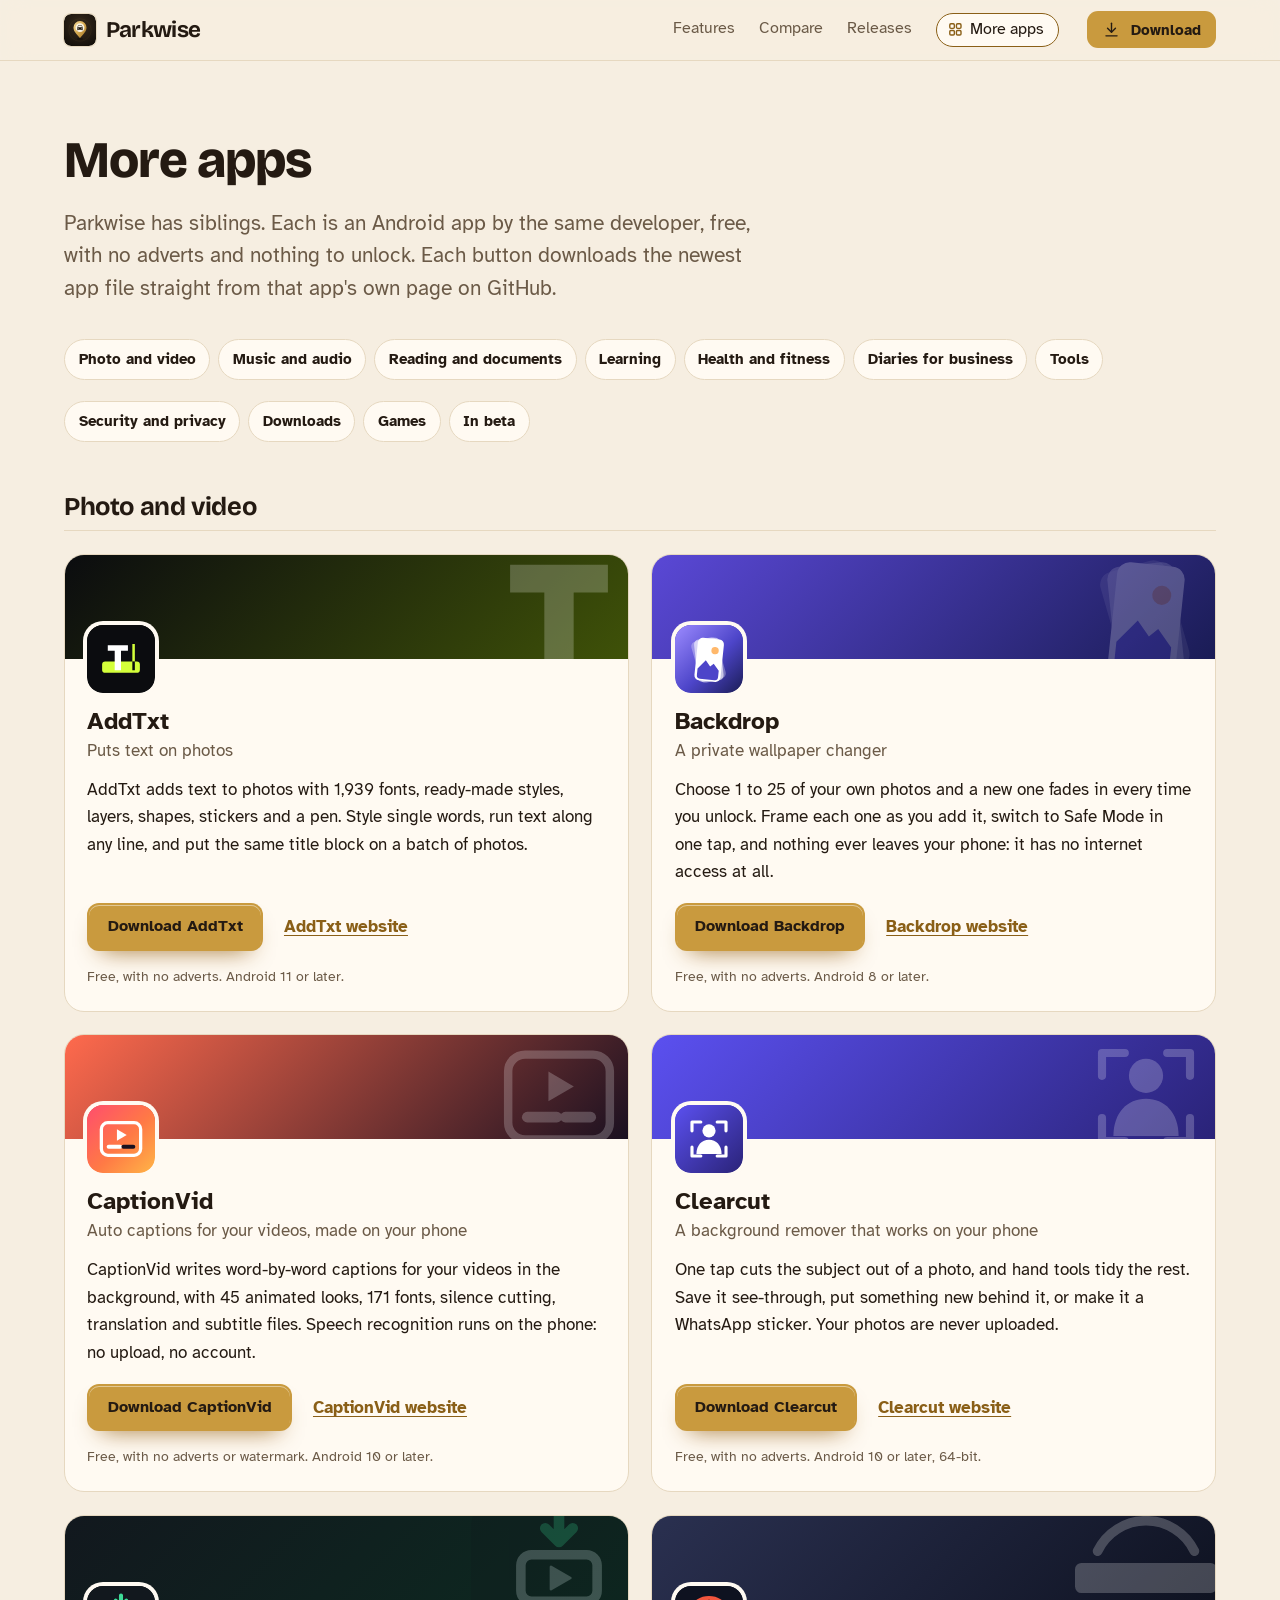
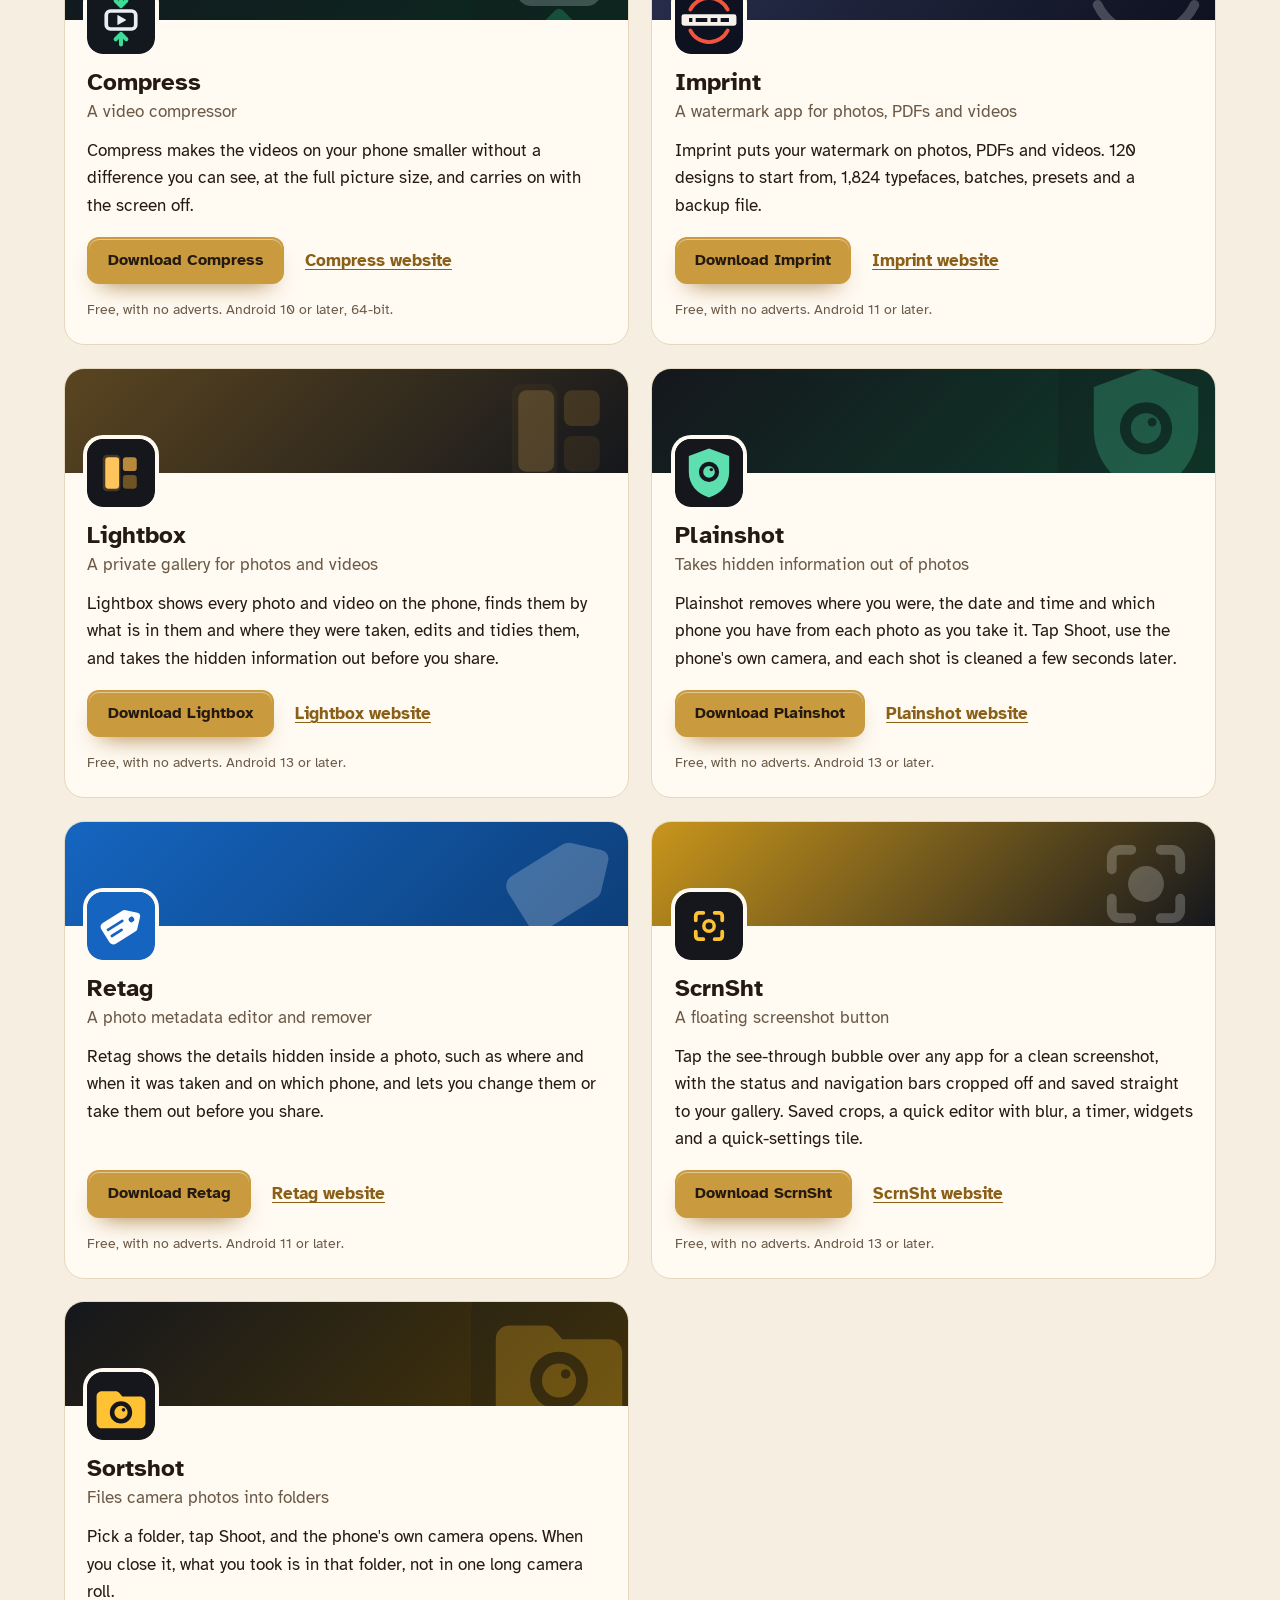
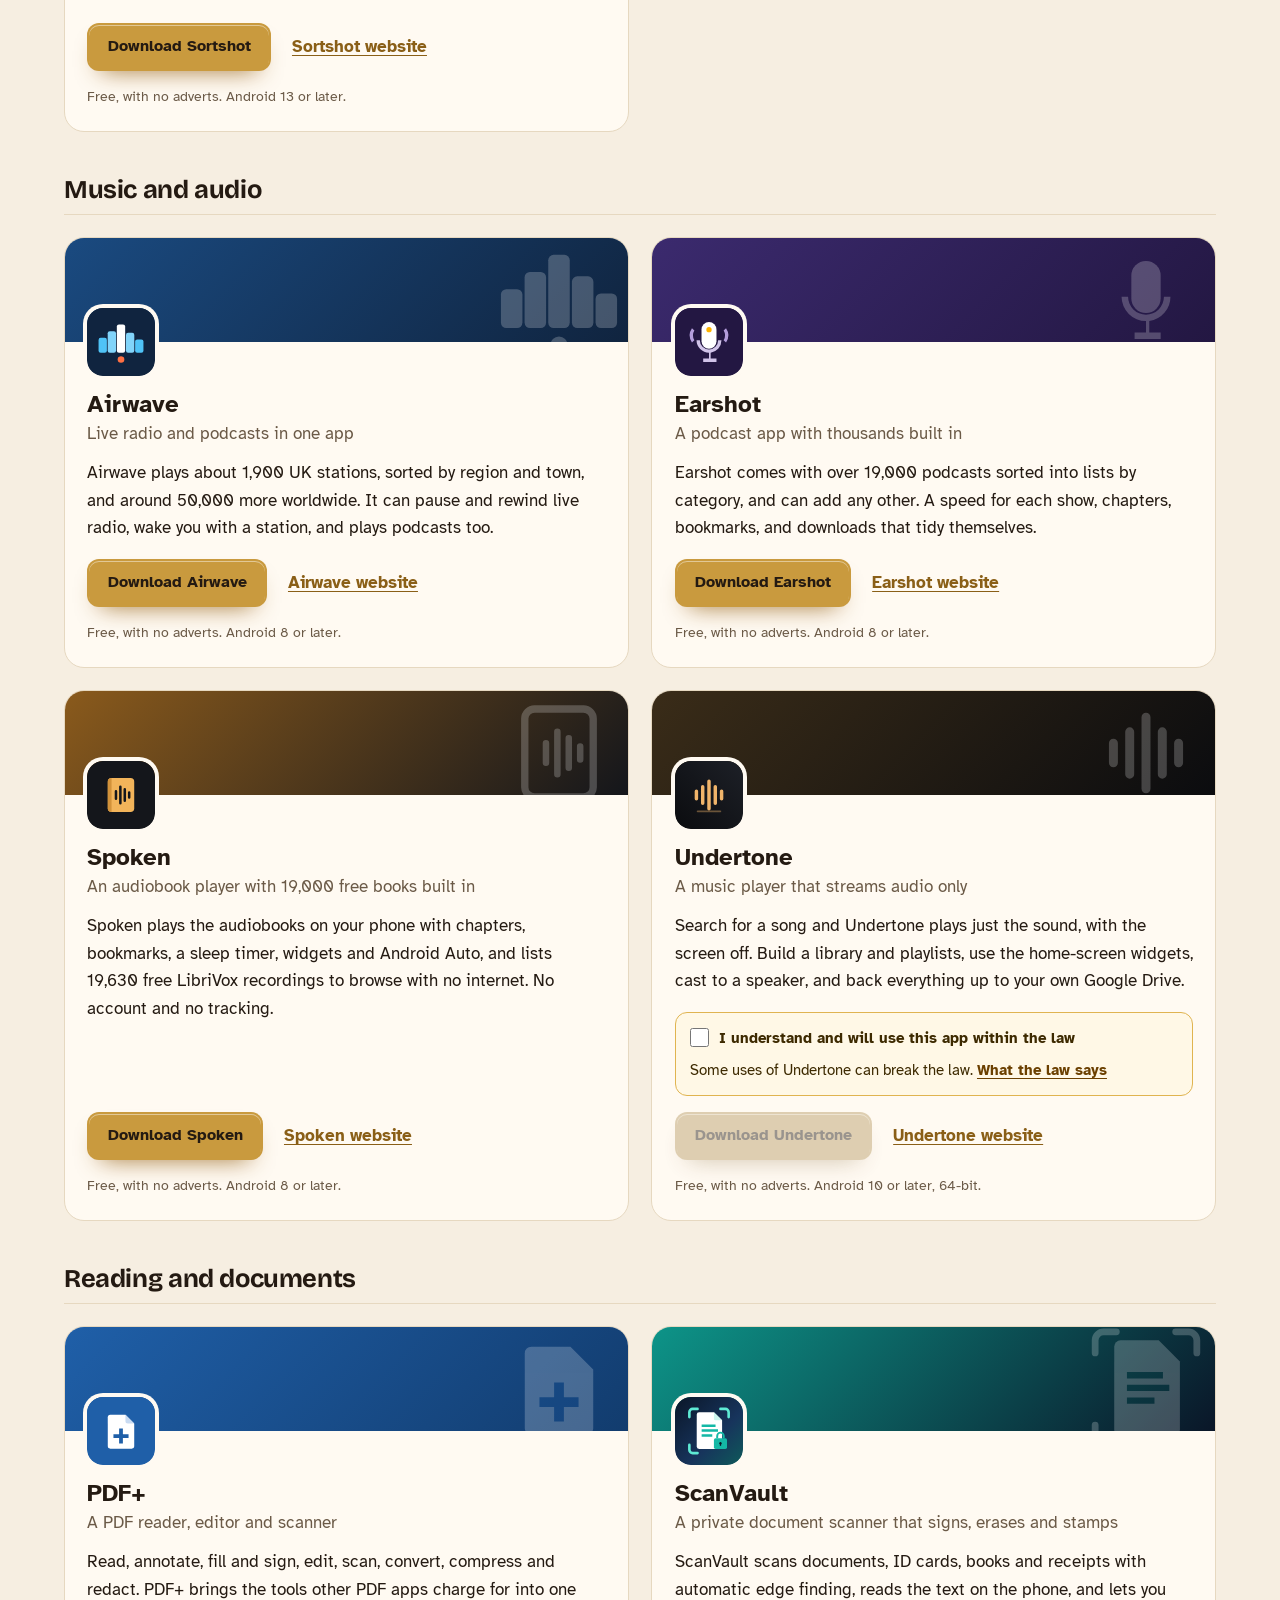
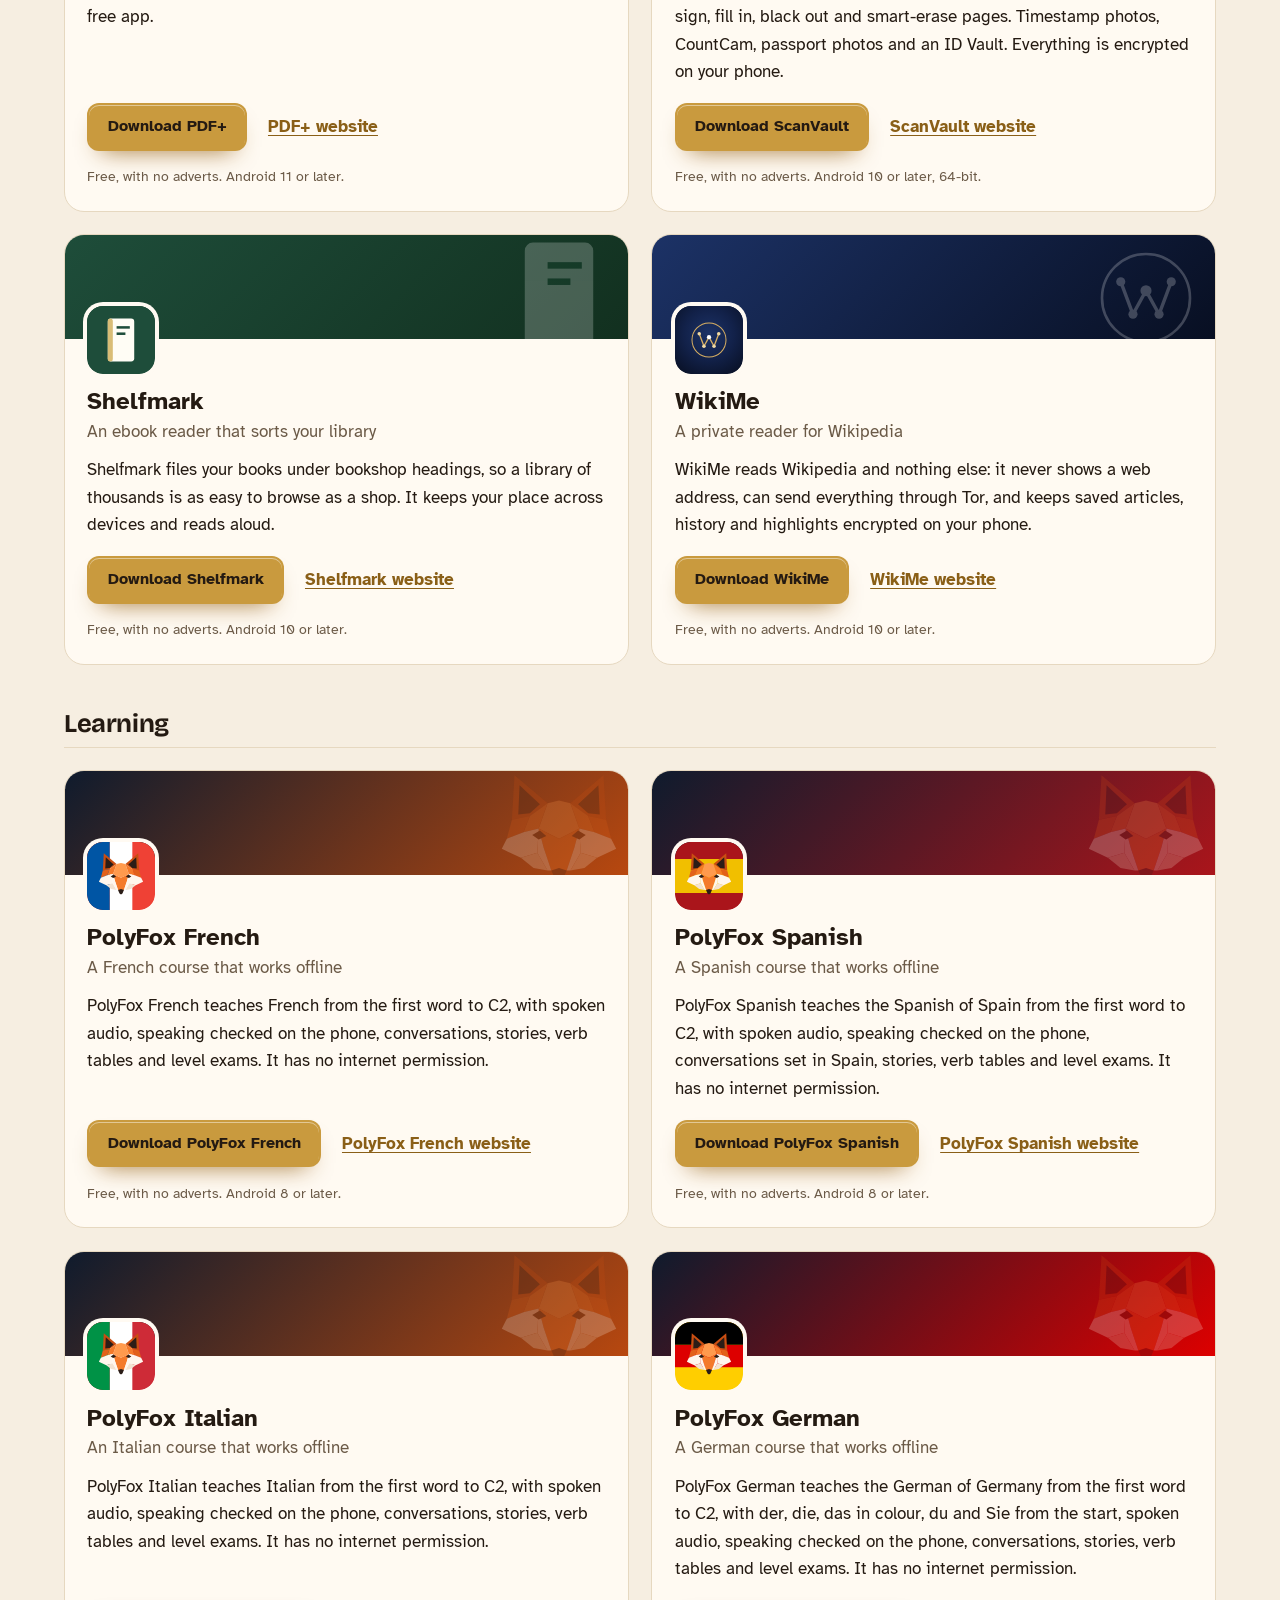
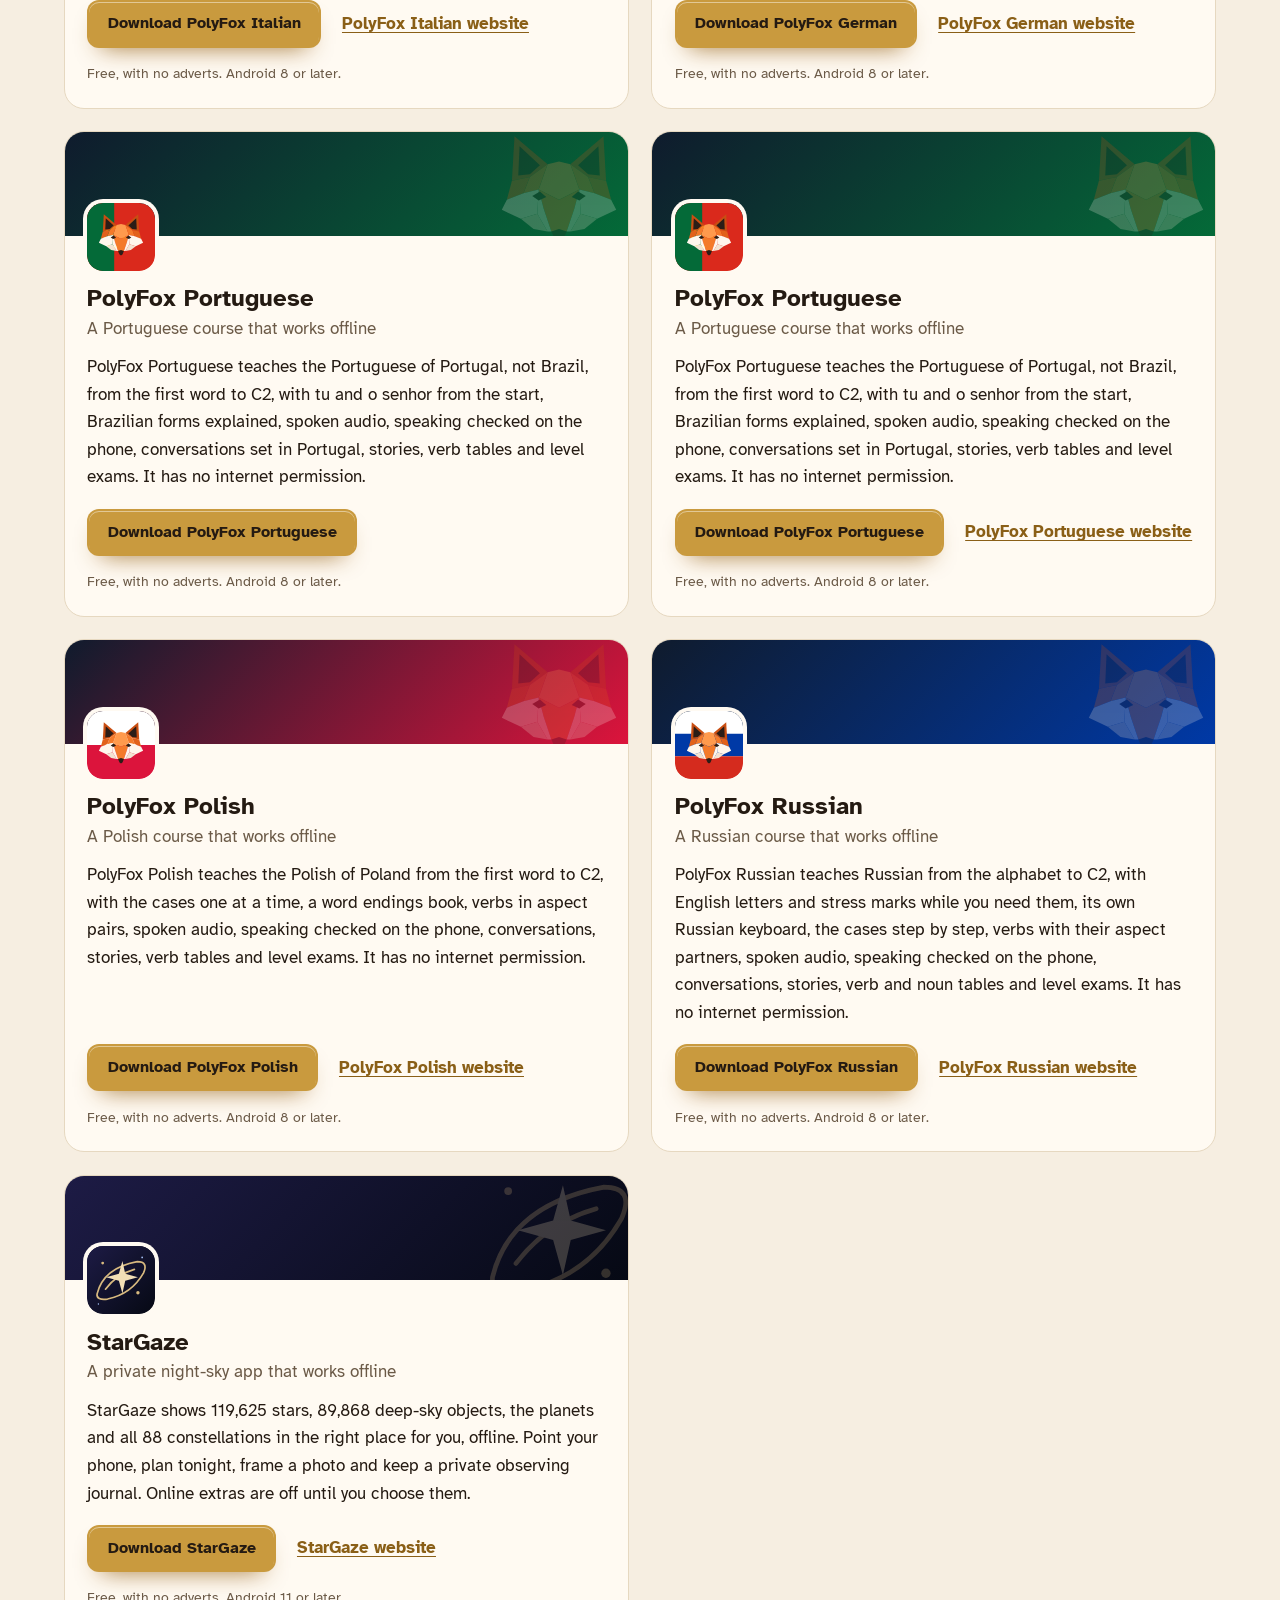
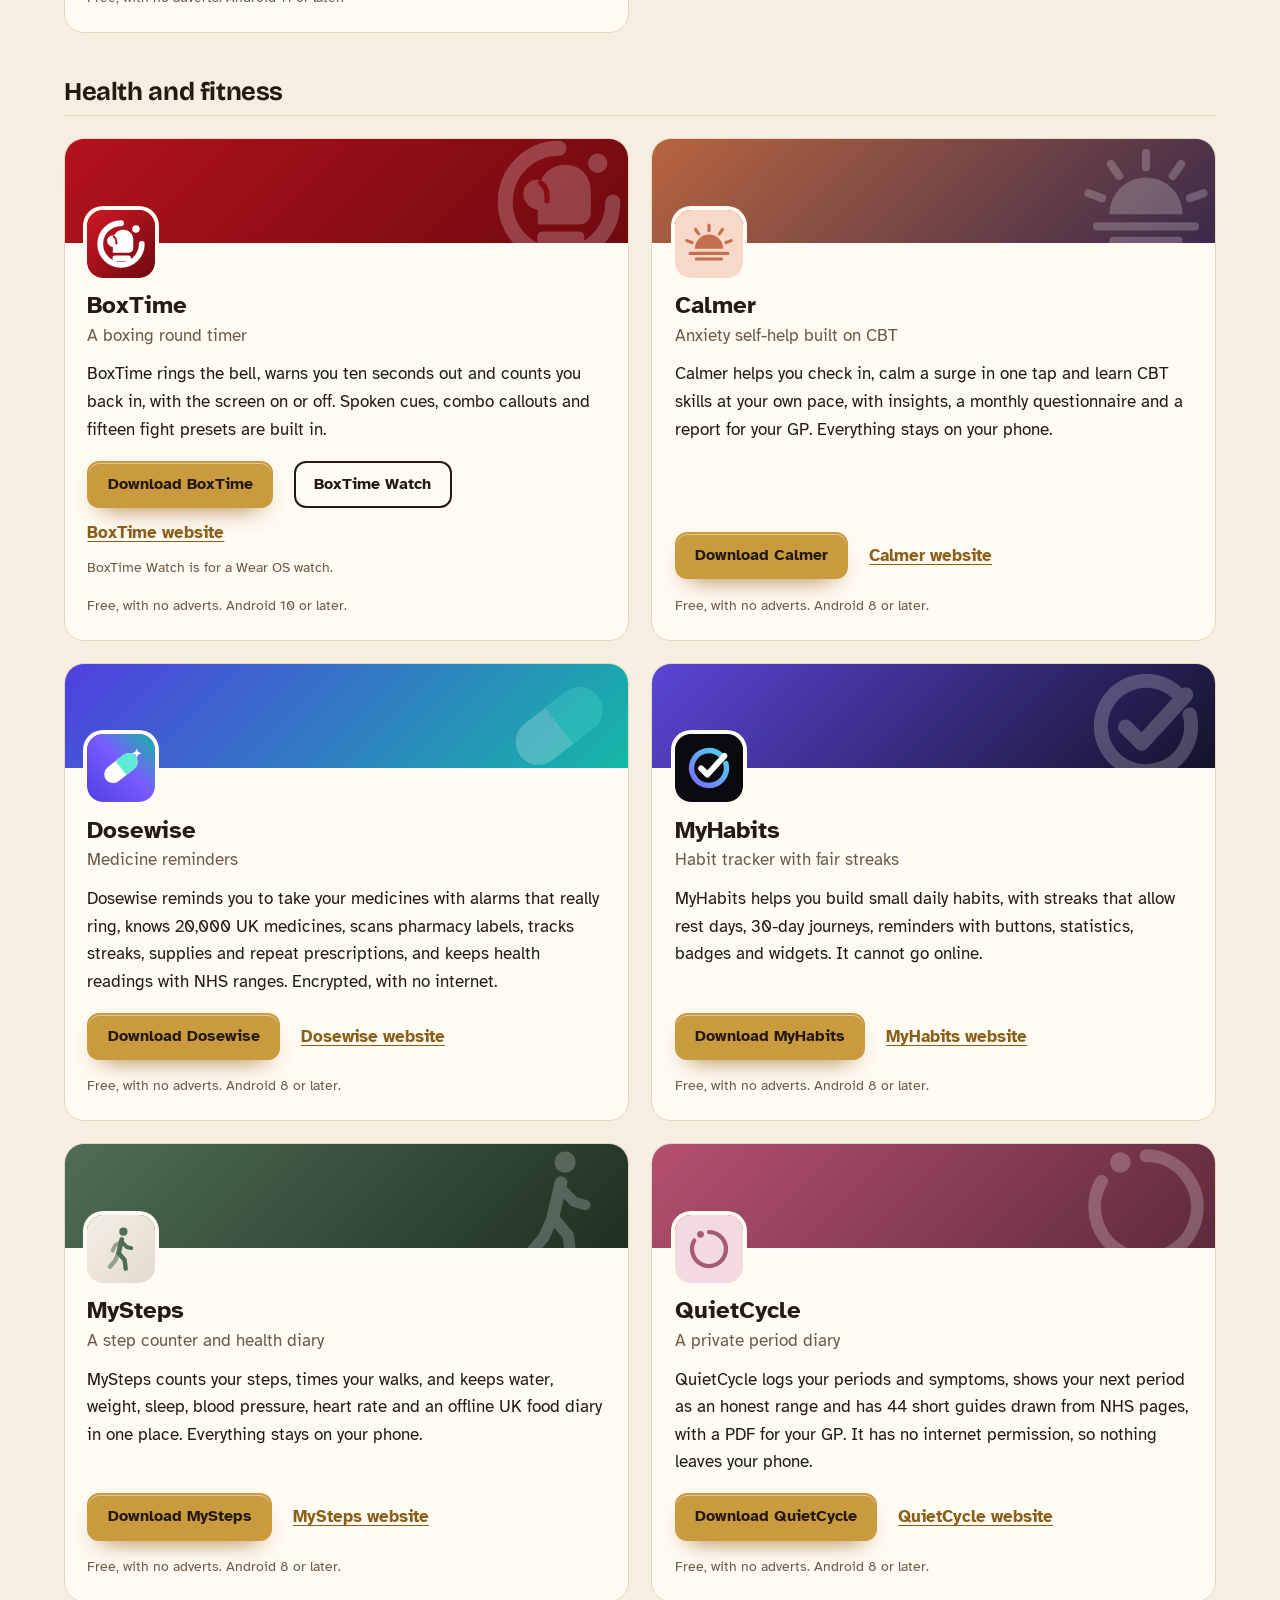
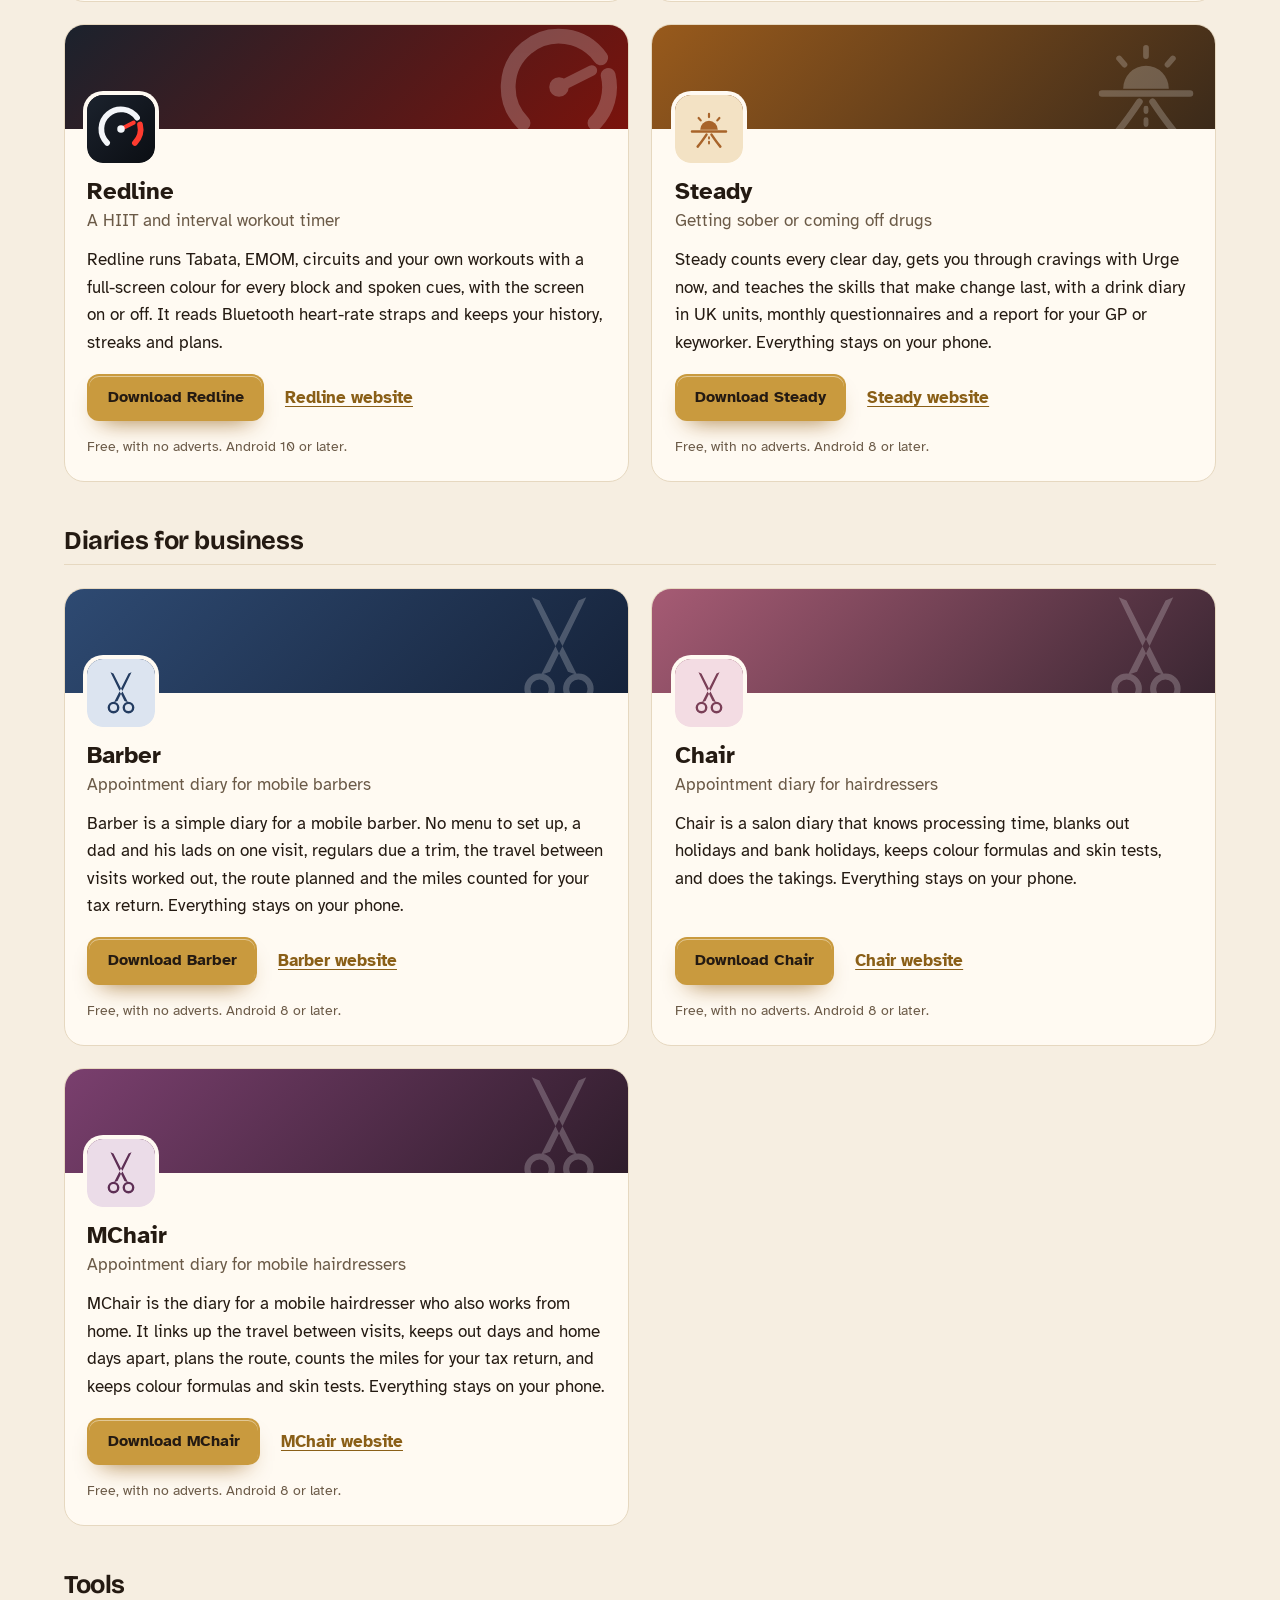
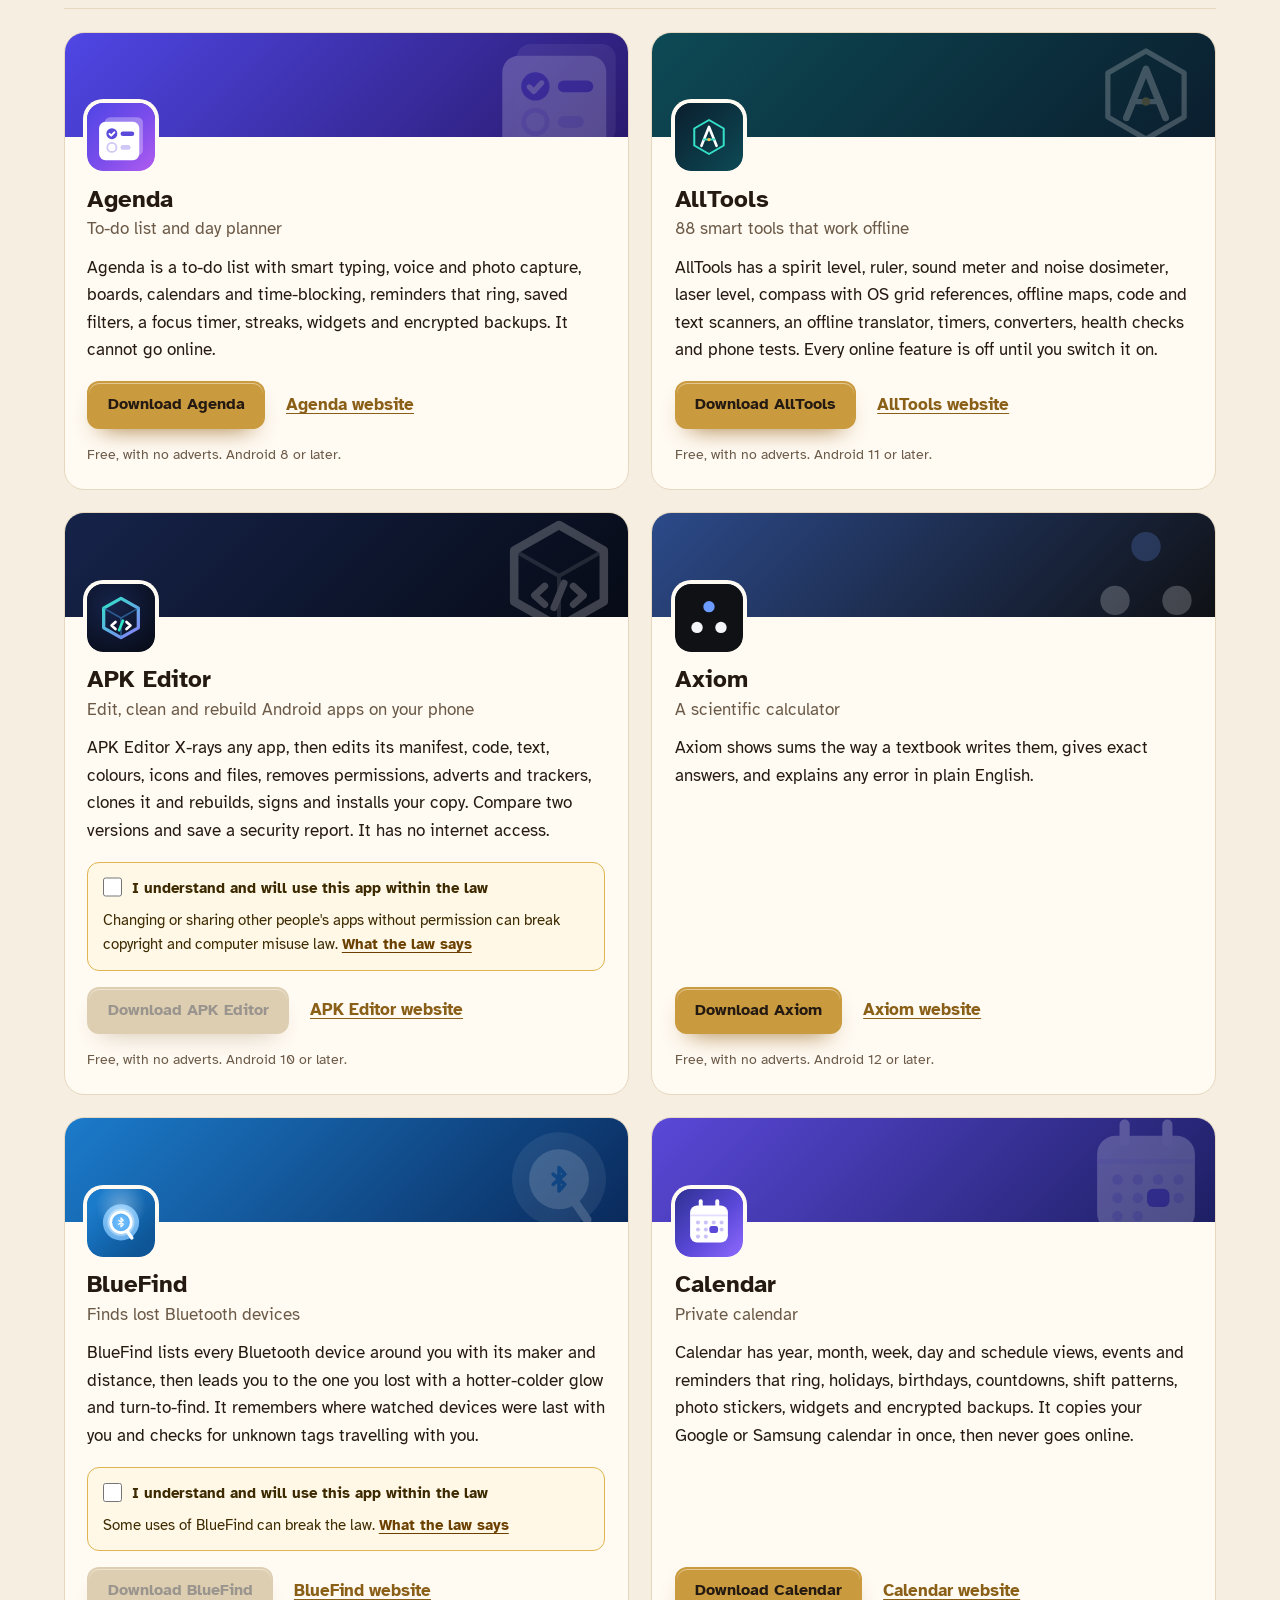
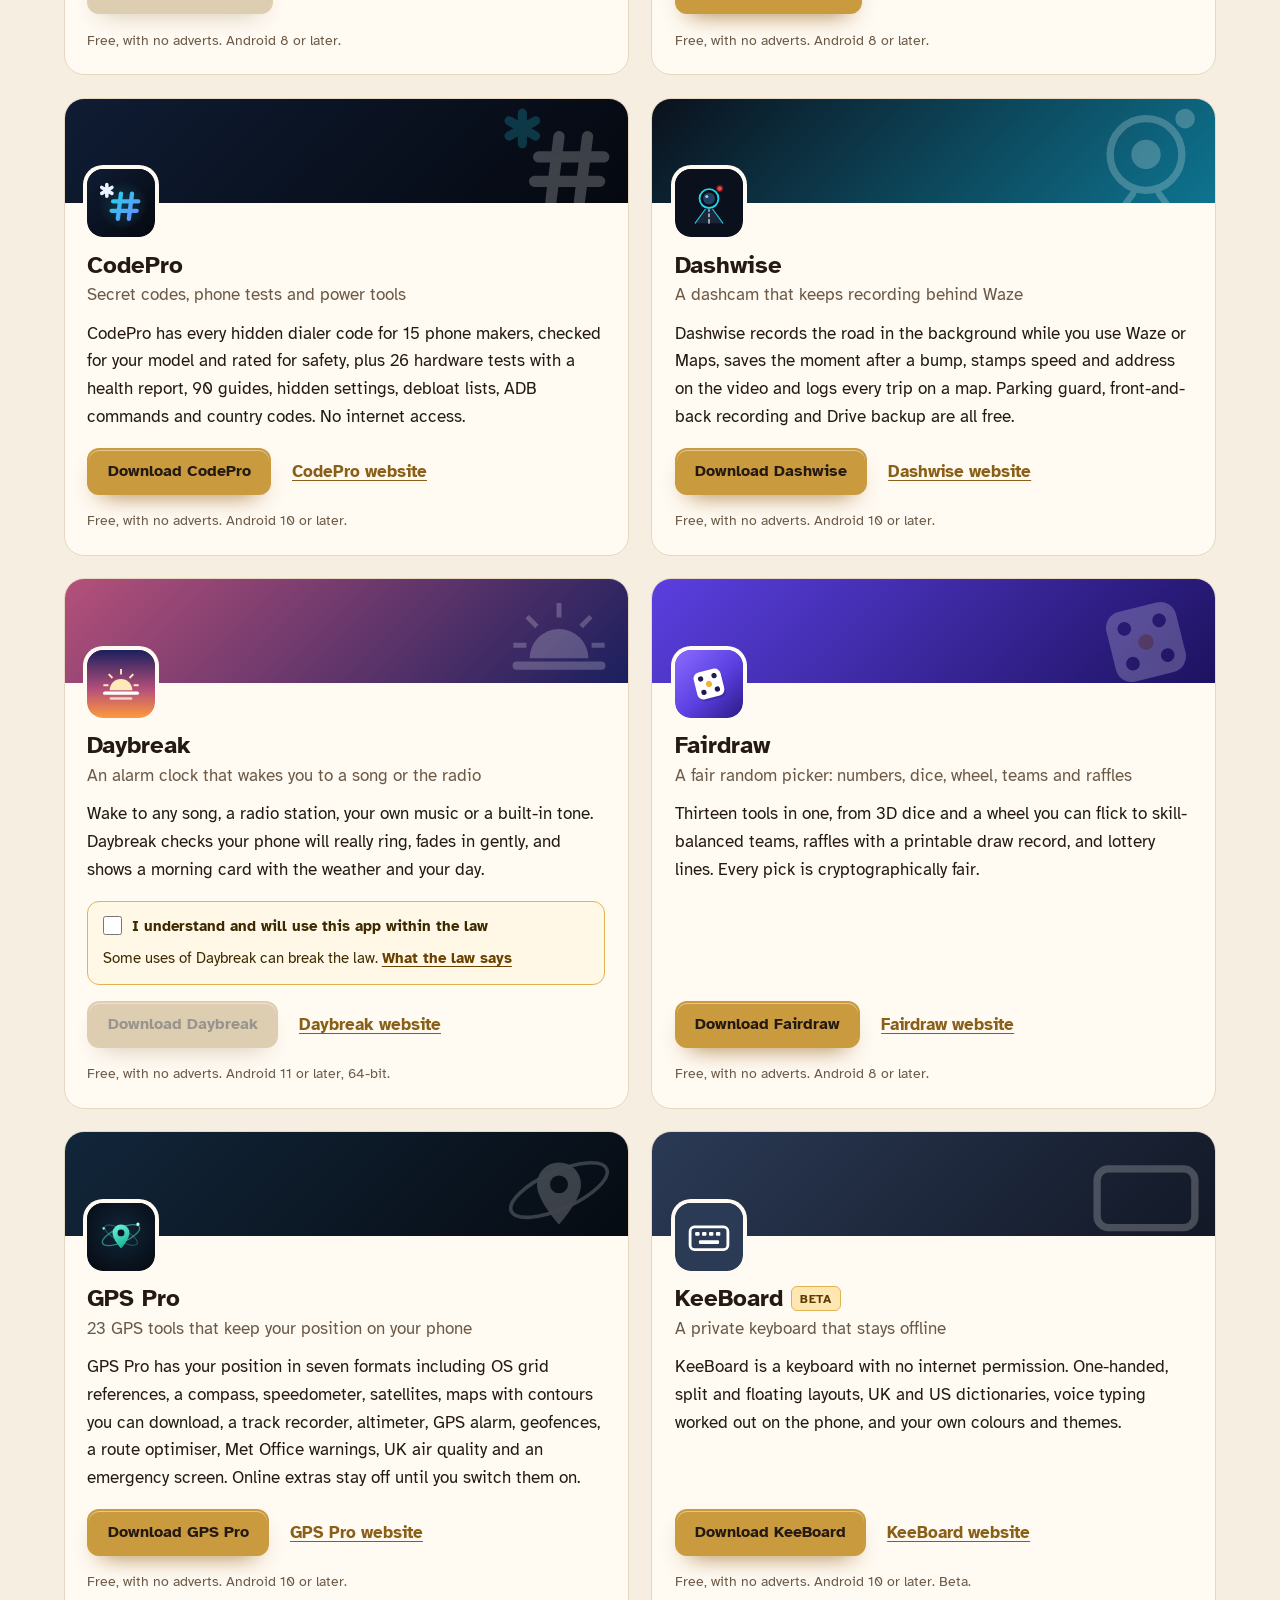
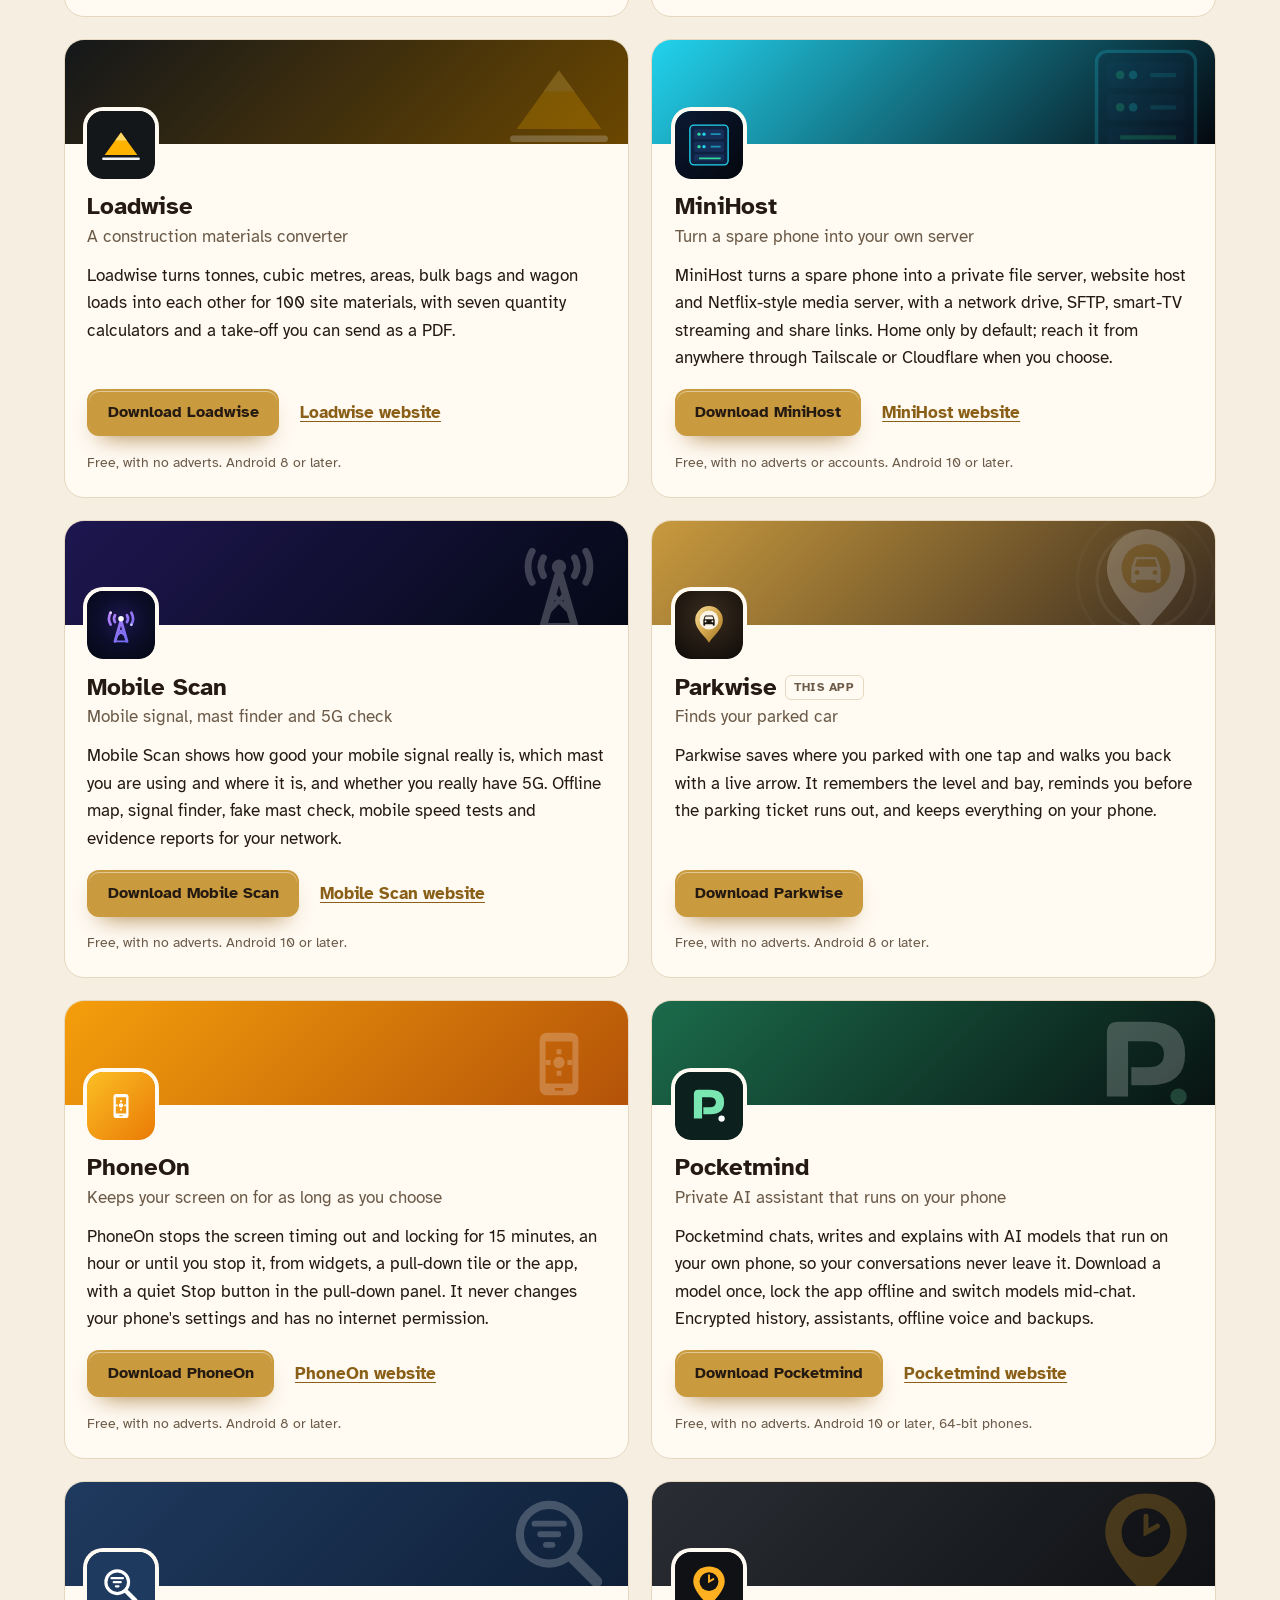
==== commit 850636e7: "More apps: add PolyFox Portuguese" ====
--- a/more-apps.html
+++ b/more-apps.html
@@ -4,7 +4,7 @@
 <meta charset="utf-8">
 <meta name="viewport" content="width=device-width, initial-scale=1">
 <title>More free Android apps from the maker of Parkwise</title>
-<meta name="description" content="All 95 free Android apps from the maker of Parkwise, in one list by category, each with its download and a link to its website.">
+<meta name="description" content="All 96 free Android apps from the maker of Parkwise, in one list by category, each with its download and a link to its website.">
 <meta name="author" content="Jonathan Jackson">
 <link rel="canonical" href="https://customgpter.github.io/parkwise/more-apps.html">
 <meta name="theme-color" content="#f6eee1" media="(prefers-color-scheme: light)">
@@ -12,7 +12,7 @@
 <meta property="og:type" content="website">
 <meta property="og:site_name" content="Parkwise">
 <meta property="og:title" content="More free Android apps from the maker of Parkwise">
-<meta property="og:description" content="All 95 free Android apps from the maker of Parkwise, in one list by category, each with its download and a link to its website.">
+<meta property="og:description" content="All 96 free Android apps from the maker of Parkwise, in one list by category, each with its download and a link to its website.">
 <meta property="og:url" content="https://customgpter.github.io/parkwise/more-apps.html">
 <meta property="og:image" content="https://customgpter.github.io/parkwise/assets/og.png">
 <meta property="og:image:width" content="1200">
@@ -26,7 +26,7 @@
 <link rel="preload" href="./assets/fonts/atkinson-hyperlegible-latin-400-normal.woff2" as="font" type="font/woff2" crossorigin>
 <link rel="stylesheet" href="./assets/site.css?v=1">
 <link rel="stylesheet" href="./assets/house.css?v=1">
-<script type="application/ld+json">{"@context":"https://schema.org","@type":"ItemList","name":"Apps from the maker of Parkwise","url":"https://customgpter.github.io/parkwise/more-apps.html","itemListElement":[{"@type":"ListItem","position":1,"name":"AddTxt","url":"https://customgpter.github.io/addtxt/"},{"@type":"ListItem","position":2,"name":"Backdrop","url":"https://customgpter.github.io/backdrop/"},{"@type":"ListItem","position":3,"name":"CaptionVid","url":"https://customgpter.github.io/captionvid/"},{"@type":"ListItem","position":4,"name":"Clearcut","url":"https://customgpter.github.io/clearcut/"},{"@type":"ListItem","position":5,"name":"Compress","url":"https://customgpter.github.io/compress/"},{"@type":"ListItem","position":6,"name":"Imprint","url":"https://customgpter.github.io/imprint/"},{"@type":"ListItem","position":7,"name":"Lightbox","url":"https://customgpter.github.io/lightbox/"},{"@type":"ListItem","position":8,"name":"Plainshot","url":"https://customgpter.github.io/plainshot/"},{"@type":"ListItem","position":9,"name":"Retag","url":"https://customgpter.github.io/retag/"},{"@type":"ListItem","position":10,"name":"ScrnSht","url":"https://customgpter.github.io/scrnsht/"},{"@type":"ListItem","position":11,"name":"Sortshot","url":"https://customgpter.github.io/sortshot/"},{"@type":"ListItem","position":12,"name":"Airwave","url":"https://customgpter.github.io/airwave/"},{"@type":"ListItem","position":13,"name":"Earshot","url":"https://customgpter.github.io/earshot/"},{"@type":"ListItem","position":14,"name":"Spoken","url":"https://customgpter.github.io/spoken/"},{"@type":"ListItem","position":15,"name":"Undertone","url":"https://customgpter.github.io/undertone/"},{"@type":"ListItem","position":16,"name":"PDF+","url":"https://customgpter.github.io/pdfplus/"},{"@type":"ListItem","position":17,"name":"ScanVault","url":"https://customgpter.github.io/scanvault/"},{"@type":"ListItem","position":18,"name":"Shelfmark","url":"https://customgpter.github.io/shelfmark/"},{"@type":"ListItem","position":19,"name":"WikiMe","url":"https://customgpter.github.io/wikime/"},{"@type":"ListItem","position":20,"name":"PolyFox French","url":"https://customgpter.github.io/polyfox/"},{"@type":"ListItem","position":21,"name":"PolyFox German","url":"https://customgpter.github.io/polyfox-german/"},{"@type":"ListItem","position":22,"name":"PolyFox Polish","url":"https://customgpter.github.io/polyfox-polish/"},{"@type":"ListItem","position":23,"name":"PolyFox Russian","url":"https://customgpter.github.io/polyfox-russian/"},{"@type":"ListItem","position":24,"name":"StarGaze","url":"https://customgpter.github.io/stargaze/"},{"@type":"ListItem","position":25,"name":"BoxTime","url":"https://customgpter.github.io/boxtime/"},{"@type":"ListItem","position":26,"name":"Calmer","url":"https://customgpter.github.io/calmer/"},{"@type":"ListItem","position":27,"name":"Dosewise","url":"https://customgpter.github.io/dosewise/"},{"@type":"ListItem","position":28,"name":"MyHabits","url":"https://customgpter.github.io/myhabits/"},{"@type":"ListItem","position":29,"name":"MySteps","url":"https://customgpter.github.io/mysteps/"},{"@type":"ListItem","position":30,"name":"QuietCycle","url":"https://customgpter.github.io/quietcycle/"},{"@type":"ListItem","position":31,"name":"Redline","url":"https://customgpter.github.io/redline/"},{"@type":"ListItem","position":32,"name":"Steady","url":"https://customgpter.github.io/steady/"},{"@type":"ListItem","position":33,"name":"Barber","url":"https://customgpter.github.io/barber/"},{"@type":"ListItem","position":34,"name":"Chair","url":"https://customgpter.github.io/chair/"},{"@type":"ListItem","position":35,"name":"MChair","url":"https://customgpter.github.io/mchair/"},{"@type":"ListItem","position":36,"name":"Agenda","url":"https://customgpter.github.io/agenda/"},{"@type":"ListItem","position":37,"name":"AllTools","url":"https://customgpter.github.io/alltools/"},{"@type":"ListItem","position":38,"name":"APK Editor","url":"https://customgpter.github.io/apkeditor/"},{"@type":"ListItem","position":39,"name":"Axiom","url":"https://customgpter.github.io/axiom/"},{"@type":"ListItem","position":40,"name":"BlueFind","url":"https://customgpter.github.io/bluefind/"},{"@type":"ListItem","position":41,"name":"Calendar","url":"https://customgpter.github.io/calendar/"},{"@type":"ListItem","position":42,"name":"CodePro","url":"https://customgpter.github.io/codepro/"},{"@type":"ListItem","position":43,"name":"Dashwise","url":"https://customgpter.github.io/dashwise/"},{"@type":"ListItem","position":44,"name":"Daybreak","url":"https://customgpter.github.io/daybreak/"},{"@type":"ListItem","position":45,"name":"Fairdraw","url":"https://customgpter.github.io/fairdraw/"},{"@type":"ListItem","position":46,"name":"GPS Pro","url":"https://customgpter.github.io/gpspro/"},{"@type":"ListItem","position":47,"name":"KeeBoard","url":"https://customgpter.github.io/keeboard/"},{"@type":"ListItem","position":48,"name":"Loadwise","url":"https://customgpter.github.io/loadwise/"},{"@type":"ListItem","position":49,"name":"MiniHost","url":"https://customgpter.github.io/minihost/"},{"@type":"ListItem","position":50,"name":"Mobile Scan","url":"https://customgpter.github.io/mobilescan/"},{"@type":"ListItem","position":51,"name":"Parkwise","url":"https://customgpter.github.io/parkwise/"},{"@type":"ListItem","position":52,"name":"Pocketmind","url":"https://customgpter.github.io/pocketmind/"},{"@type":"ListItem","position":53,"name":"Refine","url":"https://customgpter.github.io/refine/"},{"@type":"ListItem","position":54,"name":"Shiftwise","url":"https://customgpter.github.io/shiftwise/"},{"@type":"ListItem","position":55,"name":"SimpleCalc","url":"https://customgpter.github.io/simplecalc/"},{"@type":"ListItem","position":56,"name":"Skyline","url":"https://customgpter.github.io/skyline/"},{"@type":"ListItem","position":57,"name":"Slipway","url":"https://customgpter.github.io/slipway/"},{"@type":"ListItem","position":58,"name":"Tagger","url":"https://customgpter.github.io/tagger/"},{"@type":"ListItem","position":59,"name":"TotalClean","url":"https://customgpter.github.io/totalclean/"},{"@type":"ListItem","position":60,"name":"TVLink","url":"https://customgpter.github.io/tvlink/"},{"@type":"ListItem","position":61,"name":"Unbox","url":"https://customgpter.github.io/unbox/"},{"@type":"ListItem","position":62,"name":"WhatsKeep","url":"https://customgpter.github.io/whatskeep/"},{"@type":"ListItem","position":63,"name":"WiFi Scan","url":"https://customgpter.github.io/wifiscan/"},{"@type":"ListItem","position":64,"name":"Auditly","url":"https://customgpter.github.io/auditly/"},{"@type":"ListItem","position":65,"name":"Backchannel","url":"https://customgpter.github.io/backchannel/"},{"@type":"ListItem","position":66,"name":"ENotes","url":"https://customgpter.github.io/enotes/"},{"@type":"ListItem","position":67,"name":"FindMe","url":"https://customgpter.github.io/findme/"},{"@type":"ListItem","position":68,"name":"iLock","url":"https://customgpter.github.io/ilock/"},{"@type":"ListItem","position":69,"name":"ImSafe","url":"https://customgpter.github.io/imsafe/"},{"@type":"ListItem","position":70,"name":"IShred","url":"https://customgpter.github.io/ishred/"},{"@type":"ListItem","position":71,"name":"LockBox","url":"https://customgpter.github.io/lockbox/"},{"@type":"ListItem","position":72,"name":"PassVault","url":"https://customgpter.github.io/passvault/"},{"@type":"ListItem","position":73,"name":"SpyFind","url":"https://customgpter.github.io/spyfind/"},{"@type":"ListItem","position":74,"name":"TextWipe","url":"https://customgpter.github.io/textwipe/"},{"@type":"ListItem","position":75,"name":"Tracewire","url":"https://customgpter.github.io/tracewire/"},{"@type":"ListItem","position":76,"name":"Vigil","url":"https://customgpter.github.io/vigil/"},{"@type":"ListItem","position":77,"name":"Grab","url":"https://customgpter.github.io/grab/"},{"@type":"ListItem","position":78,"name":"Swarm","url":"https://customgpter.github.io/swarm/"},{"@type":"ListItem","position":79,"name":"Plane Games","url":"https://customgpter.github.io/plane-games/"},{"@type":"ListItem","position":80,"name":"Ninefold","url":"https://customgpter.github.io/ninefold/"},{"@type":"ListItem","position":81,"name":"Cubewise","url":"https://customgpter.github.io/cubewise/"},{"@type":"ListItem","position":82,"name":"Tilewise","url":"https://customgpter.github.io/tilewise/"},{"@type":"ListItem","position":83,"name":"Letterwise","url":"https://customgpter.github.io/letterwise/"},{"@type":"ListItem","position":84,"name":"Kingside","url":"https://customgpter.github.io/kingside/"},{"@type":"ListItem","position":85,"name":"Deckhand","url":"https://customgpter.github.io/deckhand/"},{"@type":"ListItem","position":86,"name":"SNESForge","url":"https://customgpter.github.io/snesforge/"},{"@type":"ListItem","position":87,"name":"Fame Boy","url":"https://customgpter.github.io/fameboy/"},{"@type":"ListItem","position":88,"name":"PSPPro","url":"https://customgpter.github.io/psppro/"},{"@type":"ListItem","position":89,"name":"MegaGen","url":"https://customgpter.github.io/megagen/"},{"@type":"ListItem","position":90,"name":"QVR","url":"https://customgpter.github.io/qvr/"},{"@type":"ListItem","position":91,"name":"QVR Watch","url":"https://customgpter.github.io/qvr-watch/"},{"@type":"ListItem","position":92,"name":"QVRLite","url":"https://customgpter.github.io/qvrlite/"},{"@type":"ListItem","position":93,"name":"Onionz","url":"https://customgpter.github.io/onionz/"},{"@type":"ListItem","position":94,"name":"OnionzWeb","url":"https://customgpter.github.io/onionzweb/"}]}</script>
+<script type="application/ld+json">{"@context":"https://schema.org","@type":"ItemList","name":"Apps from the maker of Parkwise","url":"https://customgpter.github.io/parkwise/more-apps.html","itemListElement":[{"@type":"ListItem","position":1,"name":"AddTxt","url":"https://customgpter.github.io/addtxt/"},{"@type":"ListItem","position":2,"name":"Backdrop","url":"https://customgpter.github.io/backdrop/"},{"@type":"ListItem","position":3,"name":"CaptionVid","url":"https://customgpter.github.io/captionvid/"},{"@type":"ListItem","position":4,"name":"Clearcut","url":"https://customgpter.github.io/clearcut/"},{"@type":"ListItem","position":5,"name":"Compress","url":"https://customgpter.github.io/compress/"},{"@type":"ListItem","position":6,"name":"Imprint","url":"https://customgpter.github.io/imprint/"},{"@type":"ListItem","position":7,"name":"Lightbox","url":"https://customgpter.github.io/lightbox/"},{"@type":"ListItem","position":8,"name":"Plainshot","url":"https://customgpter.github.io/plainshot/"},{"@type":"ListItem","position":9,"name":"Retag","url":"https://customgpter.github.io/retag/"},{"@type":"ListItem","position":10,"name":"ScrnSht","url":"https://customgpter.github.io/scrnsht/"},{"@type":"ListItem","position":11,"name":"Sortshot","url":"https://customgpter.github.io/sortshot/"},{"@type":"ListItem","position":12,"name":"Airwave","url":"https://customgpter.github.io/airwave/"},{"@type":"ListItem","position":13,"name":"Earshot","url":"https://customgpter.github.io/earshot/"},{"@type":"ListItem","position":14,"name":"Spoken","url":"https://customgpter.github.io/spoken/"},{"@type":"ListItem","position":15,"name":"Undertone","url":"https://customgpter.github.io/undertone/"},{"@type":"ListItem","position":16,"name":"PDF+","url":"https://customgpter.github.io/pdfplus/"},{"@type":"ListItem","position":17,"name":"ScanVault","url":"https://customgpter.github.io/scanvault/"},{"@type":"ListItem","position":18,"name":"Shelfmark","url":"https://customgpter.github.io/shelfmark/"},{"@type":"ListItem","position":19,"name":"WikiMe","url":"https://customgpter.github.io/wikime/"},{"@type":"ListItem","position":20,"name":"PolyFox French","url":"https://customgpter.github.io/polyfox/"},{"@type":"ListItem","position":21,"name":"PolyFox German","url":"https://customgpter.github.io/polyfox-german/"},{"@type":"ListItem","position":22,"name":"PolyFox Portuguese","url":"https://customgpter.github.io/polyfox-portuguese/"},{"@type":"ListItem","position":23,"name":"PolyFox Polish","url":"https://customgpter.github.io/polyfox-polish/"},{"@type":"ListItem","position":24,"name":"PolyFox Russian","url":"https://customgpter.github.io/polyfox-russian/"},{"@type":"ListItem","position":25,"name":"StarGaze","url":"https://customgpter.github.io/stargaze/"},{"@type":"ListItem","position":26,"name":"BoxTime","url":"https://customgpter.github.io/boxtime/"},{"@type":"ListItem","position":27,"name":"Calmer","url":"https://customgpter.github.io/calmer/"},{"@type":"ListItem","position":28,"name":"Dosewise","url":"https://customgpter.github.io/dosewise/"},{"@type":"ListItem","position":29,"name":"MyHabits","url":"https://customgpter.github.io/myhabits/"},{"@type":"ListItem","position":30,"name":"MySteps","url":"https://customgpter.github.io/mysteps/"},{"@type":"ListItem","position":31,"name":"QuietCycle","url":"https://customgpter.github.io/quietcycle/"},{"@type":"ListItem","position":32,"name":"Redline","url":"https://customgpter.github.io/redline/"},{"@type":"ListItem","position":33,"name":"Steady","url":"https://customgpter.github.io/steady/"},{"@type":"ListItem","position":34,"name":"Barber","url":"https://customgpter.github.io/barber/"},{"@type":"ListItem","position":35,"name":"Chair","url":"https://customgpter.github.io/chair/"},{"@type":"ListItem","position":36,"name":"MChair","url":"https://customgpter.github.io/mchair/"},{"@type":"ListItem","position":37,"name":"Agenda","url":"https://customgpter.github.io/agenda/"},{"@type":"ListItem","position":38,"name":"AllTools","url":"https://customgpter.github.io/alltools/"},{"@type":"ListItem","position":39,"name":"APK Editor","url":"https://customgpter.github.io/apkeditor/"},{"@type":"ListItem","position":40,"name":"Axiom","url":"https://customgpter.github.io/axiom/"},{"@type":"ListItem","position":41,"name":"BlueFind","url":"https://customgpter.github.io/bluefind/"},{"@type":"ListItem","position":42,"name":"Calendar","url":"https://customgpter.github.io/calendar/"},{"@type":"ListItem","position":43,"name":"CodePro","url":"https://customgpter.github.io/codepro/"},{"@type":"ListItem","position":44,"name":"Dashwise","url":"https://customgpter.github.io/dashwise/"},{"@type":"ListItem","position":45,"name":"Daybreak","url":"https://customgpter.github.io/daybreak/"},{"@type":"ListItem","position":46,"name":"Fairdraw","url":"https://customgpter.github.io/fairdraw/"},{"@type":"ListItem","position":47,"name":"GPS Pro","url":"https://customgpter.github.io/gpspro/"},{"@type":"ListItem","position":48,"name":"KeeBoard","url":"https://customgpter.github.io/keeboard/"},{"@type":"ListItem","position":49,"name":"Loadwise","url":"https://customgpter.github.io/loadwise/"},{"@type":"ListItem","position":50,"name":"MiniHost","url":"https://customgpter.github.io/minihost/"},{"@type":"ListItem","position":51,"name":"Mobile Scan","url":"https://customgpter.github.io/mobilescan/"},{"@type":"ListItem","position":52,"name":"Parkwise","url":"https://customgpter.github.io/parkwise/"},{"@type":"ListItem","position":53,"name":"Pocketmind","url":"https://customgpter.github.io/pocketmind/"},{"@type":"ListItem","position":54,"name":"Refine","url":"https://customgpter.github.io/refine/"},{"@type":"ListItem","position":55,"name":"Shiftwise","url":"https://customgpter.github.io/shiftwise/"},{"@type":"ListItem","position":56,"name":"SimpleCalc","url":"https://customgpter.github.io/simplecalc/"},{"@type":"ListItem","position":57,"name":"Skyline","url":"https://customgpter.github.io/skyline/"},{"@type":"ListItem","position":58,"name":"Slipway","url":"https://customgpter.github.io/slipway/"},{"@type":"ListItem","position":59,"name":"Tagger","url":"https://customgpter.github.io/tagger/"},{"@type":"ListItem","position":60,"name":"TotalClean","url":"https://customgpter.github.io/totalclean/"},{"@type":"ListItem","position":61,"name":"TVLink","url":"https://customgpter.github.io/tvlink/"},{"@type":"ListItem","position":62,"name":"Unbox","url":"https://customgpter.github.io/unbox/"},{"@type":"ListItem","position":63,"name":"WhatsKeep","url":"https://customgpter.github.io/whatskeep/"},{"@type":"ListItem","position":64,"name":"WiFi Scan","url":"https://customgpter.github.io/wifiscan/"},{"@type":"ListItem","position":65,"name":"Auditly","url":"https://customgpter.github.io/auditly/"},{"@type":"ListItem","position":66,"name":"Backchannel","url":"https://customgpter.github.io/backchannel/"},{"@type":"ListItem","position":67,"name":"ENotes","url":"https://customgpter.github.io/enotes/"},{"@type":"ListItem","position":68,"name":"FindMe","url":"https://customgpter.github.io/findme/"},{"@type":"ListItem","position":69,"name":"iLock","url":"https://customgpter.github.io/ilock/"},{"@type":"ListItem","position":70,"name":"ImSafe","url":"https://customgpter.github.io/imsafe/"},{"@type":"ListItem","position":71,"name":"IShred","url":"https://customgpter.github.io/ishred/"},{"@type":"ListItem","position":72,"name":"LockBox","url":"https://customgpter.github.io/lockbox/"},{"@type":"ListItem","position":73,"name":"PassVault","url":"https://customgpter.github.io/passvault/"},{"@type":"ListItem","position":74,"name":"SpyFind","url":"https://customgpter.github.io/spyfind/"},{"@type":"ListItem","position":75,"name":"TextWipe","url":"https://customgpter.github.io/textwipe/"},{"@type":"ListItem","position":76,"name":"Tracewire","url":"https://customgpter.github.io/tracewire/"},{"@type":"ListItem","position":77,"name":"Vigil","url":"https://customgpter.github.io/vigil/"},{"@type":"ListItem","position":78,"name":"Grab","url":"https://customgpter.github.io/grab/"},{"@type":"ListItem","position":79,"name":"Swarm","url":"https://customgpter.github.io/swarm/"},{"@type":"ListItem","position":80,"name":"Plane Games","url":"https://customgpter.github.io/plane-games/"},{"@type":"ListItem","position":81,"name":"Ninefold","url":"https://customgpter.github.io/ninefold/"},{"@type":"ListItem","position":82,"name":"Cubewise","url":"https://customgpter.github.io/cubewise/"},{"@type":"ListItem","position":83,"name":"Tilewise","url":"https://customgpter.github.io/tilewise/"},{"@type":"ListItem","position":84,"name":"Letterwise","url":"https://customgpter.github.io/letterwise/"},{"@type":"ListItem","position":85,"name":"Kingside","url":"https://customgpter.github.io/kingside/"},{"@type":"ListItem","position":86,"name":"Deckhand","url":"https://customgpter.github.io/deckhand/"},{"@type":"ListItem","position":87,"name":"SNESForge","url":"https://customgpter.github.io/snesforge/"},{"@type":"ListItem","position":88,"name":"Fame Boy","url":"https://customgpter.github.io/fameboy/"},{"@type":"ListItem","position":89,"name":"PSPPro","url":"https://customgpter.github.io/psppro/"},{"@type":"ListItem","position":90,"name":"MegaGen","url":"https://customgpter.github.io/megagen/"},{"@type":"ListItem","position":91,"name":"QVR","url":"https://customgpter.github.io/qvr/"},{"@type":"ListItem","position":92,"name":"QVR Watch","url":"https://customgpter.github.io/qvr-watch/"},{"@type":"ListItem","position":93,"name":"QVRLite","url":"https://customgpter.github.io/qvrlite/"},{"@type":"ListItem","position":94,"name":"Onionz","url":"https://customgpter.github.io/onionz/"},{"@type":"ListItem","position":95,"name":"OnionzWeb","url":"https://customgpter.github.io/onionzweb/"}]}</script>
 <link rel="stylesheet" href="./assets/apps-list.css?v=1">
 <script src="./assets/apps-list.js?v=1" defer></script>
 </head>
@@ -70,7 +70,7 @@
 <div class="mapps-group" role="group" aria-labelledby="apps-learning"><h2 class="mapps-cat" id="apps-learning">Learning</h2>
 <ul class="mapps"><li class="mapp" style="--b:#0f1b2d;--b2:#b8480f"><div class="mapp-cover" aria-hidden="true"><svg viewBox="0 0 108 108"><polygon fill="#C94E12" points="26.7,17.9 47.0,35.1 36.1,42.9 25.1,45.2"/><polygon fill="#C94E12" points="82.9,45.2 71.9,42.9 61.0,35.1 81.3,17.9"/><polygon fill="#2B1D17" points="29.8,24.1 42.3,35.8 36.1,41.3 29.0,42.1"/><polygon fill="#2B1D17" points="79.0,42.1 71.9,41.3 65.7,35.8 78.2,24.1"/><polygon fill="#FF9A4D" points="54.0,33.5 47.0,35.1 41.5,50.7 54.0,56.9"/><polygon fill="#FF9A4D" points="54.0,56.9 66.5,50.7 61.0,35.1 54.0,33.5"/><polygon fill="#F47A2A" points="47.0,35.1 36.1,42.9 32.2,53.0 41.5,50.7"/><polygon fill="#F47A2A" points="66.5,50.7 75.8,53.0 71.9,42.9 61.0,35.1"/><polygon fill="#E2611A" points="36.1,42.9 25.1,45.2 22.0,56.9 32.2,53.0"/><polygon fill="#E2611A" points="75.8,53.0 86.0,56.9 82.9,45.2 71.9,42.9"/><polygon fill="#FFF6EC" points="32.2,53.0 22.0,56.9 18.9,63.1 30.6,68.6 40.7,65.5 41.5,50.7"/><polygon fill="#FFF6EC" points="66.5,50.7 67.3,65.5 77.4,68.6 89.1,63.1 86.0,56.9 75.8,53.0"/><polygon fill="#F3E3D2" points="30.6,68.6 40.7,65.5 47.0,76.4 38.4,74.8"/><polygon fill="#F3E3D2" points="69.6,74.8 61.0,76.4 67.3,65.5 77.4,68.6"/><polygon fill="#F47A2A" points="41.5,50.7 54.0,56.9 54.0,78.0 49.3,76.4 44.6,62.4"/><polygon fill="#F47A2A" points="63.4,62.4 58.7,76.4 54.0,78.0 54.0,56.9 66.5,50.7"/><polygon fill="#FFF6EC" points="41.5,50.7 44.6,62.4 49.3,76.4 47.0,76.4 40.7,65.5"/><polygon fill="#FFF6EC" points="67.3,65.5 61.0,76.4 58.7,76.4 63.4,62.4 66.5,50.7"/><polygon fill="#2B1D17" points="49.3,76.4 54.0,74.8 58.7,76.4 56.3,81.9 54.0,83.4 51.7,81.9"/><polygon fill="#2B1D17" points="37.6,54.6 42.3,51.8 46.2,55.3 41.5,57.3"/><polygon fill="#2B1D17" points="66.5,57.3 61.8,55.3 65.7,51.8 70.4,54.6"/></svg></div><div class="mapp-body"><svg class="mapp-icon" viewBox="0 0 108 108" aria-hidden="true"><rect width="108" height="108" rx="24" fill="#EF4135"/><path fill="#FFFFFF" d="M36 0H72V108H36Z"/><path fill="#0055A4" d="M24 0H36V108H24A24 24 0 0 1 0 84V24A24 24 0 0 1 24 0Z"/><polygon fill="#C94E12" points="26.7,17.9 47.0,35.1 36.1,42.9 25.1,45.2"/><polygon fill="#C94E12" points="82.9,45.2 71.9,42.9 61.0,35.1 81.3,17.9"/><polygon fill="#2B1D17" points="29.8,24.1 42.3,35.8 36.1,41.3 29.0,42.1"/><polygon fill="#2B1D17" points="79.0,42.1 71.9,41.3 65.7,35.8 78.2,24.1"/><polygon fill="#FF9A4D" points="54.0,33.5 47.0,35.1 41.5,50.7 54.0,56.9"/><polygon fill="#FF9A4D" points="54.0,56.9 66.5,50.7 61.0,35.1 54.0,33.5"/><polygon fill="#F47A2A" points="47.0,35.1 36.1,42.9 32.2,53.0 41.5,50.7"/><polygon fill="#F47A2A" points="66.5,50.7 75.8,53.0 71.9,42.9 61.0,35.1"/><polygon fill="#E2611A" points="36.1,42.9 25.1,45.2 22.0,56.9 32.2,53.0"/><polygon fill="#E2611A" points="75.8,53.0 86.0,56.9 82.9,45.2 71.9,42.9"/><polygon fill="#FFF6EC" points="32.2,53.0 22.0,56.9 18.9,63.1 30.6,68.6 40.7,65.5 41.5,50.7"/><polygon fill="#FFF6EC" points="66.5,50.7 67.3,65.5 77.4,68.6 89.1,63.1 86.0,56.9 75.8,53.0"/><polygon fill="#F3E3D2" points="30.6,68.6 40.7,65.5 47.0,76.4 38.4,74.8"/><polygon fill="#F3E3D2" points="69.6,74.8 61.0,76.4 67.3,65.5 77.4,68.6"/><polygon fill="#F47A2A" points="41.5,50.7 54.0,56.9 54.0,78.0 49.3,76.4 44.6,62.4"/><polygon fill="#F47A2A" points="63.4,62.4 58.7,76.4 54.0,78.0 54.0,56.9 66.5,50.7"/><polygon fill="#FFF6EC" points="41.5,50.7 44.6,62.4 49.3,76.4 47.0,76.4 40.7,65.5"/><polygon fill="#FFF6EC" points="67.3,65.5 61.0,76.4 58.7,76.4 63.4,62.4 66.5,50.7"/><polygon fill="#2B1D17" points="49.3,76.4 54.0,74.8 58.7,76.4 56.3,81.9 54.0,83.4 51.7,81.9"/><polygon fill="#2B1D17" points="37.6,54.6 42.3,51.8 46.2,55.3 41.5,57.3"/><polygon fill="#2B1D17" points="66.5,57.3 61.8,55.3 65.7,51.8 70.4,54.6"/></svg><h3>PolyFox French</h3><p class="mapp-kind">A French course that works offline</p><p class="mapp-say">PolyFox French teaches French from the first word to C2, with spoken audio, speaking checked on the phone, conversations, stories, verb tables and level exams. It has no internet permission.</p><p class="mapp-go"><a class="button" href="https://github.com/CustomGPTer/polyfox/releases/latest/download/PolyFox.apk">Download PolyFox French</a><a class="mapp-site" href="https://customgpter.github.io/polyfox/">PolyFox French website</a></p><p class="mapp-needs">Free, with no adverts. Android 8 or later.</p></div></li><li class="mapp" style="--b:#0f1b2d;--b2:#aa151b"><div class="mapp-cover" aria-hidden="true"><svg viewBox="0 0 108 108"><polygon fill="#C94E12" points="26.7,17.9 47.0,35.1 36.1,42.9 25.1,45.2"/><polygon fill="#C94E12" points="82.9,45.2 71.9,42.9 61.0,35.1 81.3,17.9"/><polygon fill="#2B1D17" points="29.8,24.1 42.3,35.8 36.1,41.3 29.0,42.1"/><polygon fill="#2B1D17" points="79.0,42.1 71.9,41.3 65.7,35.8 78.2,24.1"/><polygon fill="#FF9A4D" points="54.0,33.5 47.0,35.1 41.5,50.7 54.0,56.9"/><polygon fill="#FF9A4D" points="54.0,56.9 66.5,50.7 61.0,35.1 54.0,33.5"/><polygon fill="#F47A2A" points="47.0,35.1 36.1,42.9 32.2,53.0 41.5,50.7"/><polygon fill="#F47A2A" points="66.5,50.7 75.8,53.0 71.9,42.9 61.0,35.1"/><polygon fill="#E2611A" points="36.1,42.9 25.1,45.2 22.0,56.9 32.2,53.0"/><polygon fill="#E2611A" points="75.8,53.0 86.0,56.9 82.9,45.2 71.9,42.9"/><polygon fill="#FFF6EC" points="32.2,53.0 22.0,56.9 18.9,63.1 30.6,68.6 40.7,65.5 41.5,50.7"/><polygon fill="#FFF6EC" points="66.5,50.7 67.3,65.5 77.4,68.6 89.1,63.1 86.0,56.9 75.8,53.0"/><polygon fill="#F3E3D2" points="30.6,68.6 40.7,65.5 47.0,76.4 38.4,74.8"/><polygon fill="#F3E3D2" points="69.6,74.8 61.0,76.4 67.3,65.5 77.4,68.6"/><polygon fill="#F47A2A" points="41.5,50.7 54.0,56.9 54.0,78.0 49.3,76.4 44.6,62.4"/><polygon fill="#F47A2A" points="63.4,62.4 58.7,76.4 54.0,78.0 54.0,56.9 66.5,50.7"/><polygon fill="#FFF6EC" points="41.5,50.7 44.6,62.4 49.3,76.4 47.0,76.4 40.7,65.5"/><polygon fill="#FFF6EC" points="67.3,65.5 61.0,76.4 58.7,76.4 63.4,62.4 66.5,50.7"/><polygon fill="#2B1D17" points="49.3,76.4 54.0,74.8 58.7,76.4 56.3,81.9 54.0,83.4 51.7,81.9"/><polygon fill="#2B1D17" points="37.6,54.6 42.3,51.8 46.2,55.3 41.5,57.3"/><polygon fill="#2B1D17" points="66.5,57.3 61.8,55.3 65.7,51.8 70.4,54.6"/></svg></div><div class="mapp-body"><svg class="mapp-icon" viewBox="0 0 108 108" aria-hidden="true"><rect width="108" height="108" rx="24" fill="#AA151B"/><path fill="#F1BF00" d="M0 27H108V81H0Z"/><polygon fill="#C94E12" points="26.7,17.9 47.0,35.1 36.1,42.9 25.1,45.2"/><polygon fill="#C94E12" points="82.9,45.2 71.9,42.9 61.0,35.1 81.3,17.9"/><polygon fill="#2B1D17" points="29.8,24.1 42.3,35.8 36.1,41.3 29.0,42.1"/><polygon fill="#2B1D17" points="79.0,42.1 71.9,41.3 65.7,35.8 78.2,24.1"/><polygon fill="#FF9A4D" points="54.0,33.5 47.0,35.1 41.5,50.7 54.0,56.9"/><polygon fill="#FF9A4D" points="54.0,56.9 66.5,50.7 61.0,35.1 54.0,33.5"/><polygon fill="#F47A2A" points="47.0,35.1 36.1,42.9 32.2,53.0 41.5,50.7"/><polygon fill="#F47A2A" points="66.5,50.7 75.8,53.0 71.9,42.9 61.0,35.1"/><polygon fill="#E2611A" points="36.1,42.9 25.1,45.2 22.0,56.9 32.2,53.0"/><polygon fill="#E2611A" points="75.8,53.0 86.0,56.9 82.9,45.2 71.9,42.9"/><polygon fill="#FFF6EC" points="32.2,53.0 22.0,56.9 18.9,63.1 30.6,68.6 40.7,65.5 41.5,50.7"/><polygon fill="#FFF6EC" points="66.5,50.7 67.3,65.5 77.4,68.6 89.1,63.1 86.0,56.9 75.8,53.0"/><polygon fill="#F3E3D2" points="30.6,68.6 40.7,65.5 47.0,76.4 38.4,74.8"/><polygon fill="#F3E3D2" points="69.6,74.8 61.0,76.4 67.3,65.5 77.4,68.6"/><polygon fill="#F47A2A" points="41.5,50.7 54.0,56.9 54.0,78.0 49.3,76.4 44.6,62.4"/><polygon fill="#F47A2A" points="63.4,62.4 58.7,76.4 54.0,78.0 54.0,56.9 66.5,50.7"/><polygon fill="#FFF6EC" points="41.5,50.7 44.6,62.4 49.3,76.4 47.0,76.4 40.7,65.5"/><polygon fill="#FFF6EC" points="67.3,65.5 61.0,76.4 58.7,76.4 63.4,62.4 66.5,50.7"/><polygon fill="#2B1D17" points="49.3,76.4 54.0,74.8 58.7,76.4 56.3,81.9 54.0,83.4 51.7,81.9"/><polygon fill="#2B1D17" points="37.6,54.6 42.3,51.8 46.2,55.3 41.5,57.3"/><polygon fill="#2B1D17" points="66.5,57.3 61.8,55.3 65.7,51.8 70.4,54.6"/></svg><h3>PolyFox Spanish</h3><p class="mapp-kind">A Spanish course that works offline</p><p class="mapp-say">PolyFox Spanish teaches the Spanish of Spain from the first word to C2, with spoken audio, speaking checked on the phone, conversations set in Spain, stories, verb tables and level exams. It has no internet permission.</p><p class="mapp-go"><a class="button" href="https://github.com/CustomGPTer/polyfox-spanish/releases/latest/download/PolyFox.apk">Download PolyFox Spanish</a><a class="mapp-site" href="https://customgpter.github.io/polyfox-spanish/">PolyFox Spanish website</a></p><p class="mapp-needs">Free, with no adverts. Android 8 or later.</p></div></li>
 <li class="mapp" style="--b:#0f1b2d;--b2:#b8480f"><div class="mapp-cover" aria-hidden="true"><svg viewBox="0 0 108 108"><polygon fill="#C94E12" points="26.7,17.9 47.0,35.1 36.1,42.9 25.1,45.2"/><polygon fill="#C94E12" points="82.9,45.2 71.9,42.9 61.0,35.1 81.3,17.9"/><polygon fill="#2B1D17" points="29.8,24.1 42.3,35.8 36.1,41.3 29.0,42.1"/><polygon fill="#2B1D17" points="79.0,42.1 71.9,41.3 65.7,35.8 78.2,24.1"/><polygon fill="#FF9A4D" points="54.0,33.5 47.0,35.1 41.5,50.7 54.0,56.9"/><polygon fill="#FF9A4D" points="54.0,56.9 66.5,50.7 61.0,35.1 54.0,33.5"/><polygon fill="#F47A2A" points="47.0,35.1 36.1,42.9 32.2,53.0 41.5,50.7"/><polygon fill="#F47A2A" points="66.5,50.7 75.8,53.0 71.9,42.9 61.0,35.1"/><polygon fill="#E2611A" points="36.1,42.9 25.1,45.2 22.0,56.9 32.2,53.0"/><polygon fill="#E2611A" points="75.8,53.0 86.0,56.9 82.9,45.2 71.9,42.9"/><polygon fill="#FFF6EC" points="32.2,53.0 22.0,56.9 18.9,63.1 30.6,68.6 40.7,65.5 41.5,50.7"/><polygon fill="#FFF6EC" points="66.5,50.7 67.3,65.5 77.4,68.6 89.1,63.1 86.0,56.9 75.8,53.0"/><polygon fill="#F3E3D2" points="30.6,68.6 40.7,65.5 47.0,76.4 38.4,74.8"/><polygon fill="#F3E3D2" points="69.6,74.8 61.0,76.4 67.3,65.5 77.4,68.6"/><polygon fill="#F47A2A" points="41.5,50.7 54.0,56.9 54.0,78.0 49.3,76.4 44.6,62.4"/><polygon fill="#F47A2A" points="63.4,62.4 58.7,76.4 54.0,78.0 54.0,56.9 66.5,50.7"/><polygon fill="#FFF6EC" points="41.5,50.7 44.6,62.4 49.3,76.4 47.0,76.4 40.7,65.5"/><polygon fill="#FFF6EC" points="67.3,65.5 61.0,76.4 58.7,76.4 63.4,62.4 66.5,50.7"/><polygon fill="#2B1D17" points="49.3,76.4 54.0,74.8 58.7,76.4 56.3,81.9 54.0,83.4 51.7,81.9"/><polygon fill="#2B1D17" points="37.6,54.6 42.3,51.8 46.2,55.3 41.5,57.3"/><polygon fill="#2B1D17" points="66.5,57.3 61.8,55.3 65.7,51.8 70.4,54.6"/></svg></div><div class="mapp-body"><svg class="mapp-icon" viewBox="0 0 108 108" aria-hidden="true"><rect width="108" height="108" rx="24" fill="#CE2B37"/><path fill="#FFFFFF" d="M36 0H72V108H36Z"/><path fill="#009246" d="M24 0H36V108H24A24 24 0 0 1 0 84V24A24 24 0 0 1 24 0Z"/><polygon fill="#C94E12" points="26.7,17.9 47.0,35.1 36.1,42.9 25.1,45.2"/><polygon fill="#C94E12" points="82.9,45.2 71.9,42.9 61.0,35.1 81.3,17.9"/><polygon fill="#2B1D17" points="29.8,24.1 42.3,35.8 36.1,41.3 29.0,42.1"/><polygon fill="#2B1D17" points="79.0,42.1 71.9,41.3 65.7,35.8 78.2,24.1"/><polygon fill="#FF9A4D" points="54.0,33.5 47.0,35.1 41.5,50.7 54.0,56.9"/><polygon fill="#FF9A4D" points="54.0,56.9 66.5,50.7 61.0,35.1 54.0,33.5"/><polygon fill="#F47A2A" points="47.0,35.1 36.1,42.9 32.2,53.0 41.5,50.7"/><polygon fill="#F47A2A" points="66.5,50.7 75.8,53.0 71.9,42.9 61.0,35.1"/><polygon fill="#E2611A" points="36.1,42.9 25.1,45.2 22.0,56.9 32.2,53.0"/><polygon fill="#E2611A" points="75.8,53.0 86.0,56.9 82.9,45.2 71.9,42.9"/><polygon fill="#FFF6EC" points="32.2,53.0 22.0,56.9 18.9,63.1 30.6,68.6 40.7,65.5 41.5,50.7"/><polygon fill="#FFF6EC" points="66.5,50.7 67.3,65.5 77.4,68.6 89.1,63.1 86.0,56.9 75.8,53.0"/><polygon fill="#F3E3D2" points="30.6,68.6 40.7,65.5 47.0,76.4 38.4,74.8"/><polygon fill="#F3E3D2" points="69.6,74.8 61.0,76.4 67.3,65.5 77.4,68.6"/><polygon fill="#F47A2A" points="41.5,50.7 54.0,56.9 54.0,78.0 49.3,76.4 44.6,62.4"/><polygon fill="#F47A2A" points="63.4,62.4 58.7,76.4 54.0,78.0 54.0,56.9 66.5,50.7"/><polygon fill="#FFF6EC" points="41.5,50.7 44.6,62.4 49.3,76.4 47.0,76.4 40.7,65.5"/><polygon fill="#FFF6EC" points="67.3,65.5 61.0,76.4 58.7,76.4 63.4,62.4 66.5,50.7"/><polygon fill="#2B1D17" points="49.3,76.4 54.0,74.8 58.7,76.4 56.3,81.9 54.0,83.4 51.7,81.9"/><polygon fill="#2B1D17" points="37.6,54.6 42.3,51.8 46.2,55.3 41.5,57.3"/><polygon fill="#2B1D17" points="66.5,57.3 61.8,55.3 65.7,51.8 70.4,54.6"/></svg><h3>PolyFox Italian</h3><p class="mapp-kind">An Italian course that works offline</p><p class="mapp-say">PolyFox Italian teaches Italian from the first word to C2, with spoken audio, speaking checked on the phone, conversations, stories, verb tables and level exams. It has no internet permission.</p><p class="mapp-go"><a class="button" href="https://github.com/CustomGPTer/polyfox-italian/releases/latest/download/PolyFox-Italian.apk">Download PolyFox Italian</a><a class="mapp-site" href="https://customgpter.github.io/polyfox-italian/">PolyFox Italian website</a></p><p class="mapp-needs">Free, with no adverts. Android 8 or later.</p></div></li>
-<li class="mapp" style="--b:#0f1b2d;--b2:#dd0000"><div class="mapp-cover" aria-hidden="true"><svg viewBox="0 0 108 108"><polygon fill="#C94E12" points="26.7,17.9 47.0,35.1 36.1,42.9 25.1,45.2"/><polygon fill="#C94E12" points="82.9,45.2 71.9,42.9 61.0,35.1 81.3,17.9"/><polygon fill="#2B1D17" points="29.8,24.1 42.3,35.8 36.1,41.3 29.0,42.1"/><polygon fill="#2B1D17" points="79.0,42.1 71.9,41.3 65.7,35.8 78.2,24.1"/><polygon fill="#FF9A4D" points="54.0,33.5 47.0,35.1 41.5,50.7 54.0,56.9"/><polygon fill="#FF9A4D" points="54.0,56.9 66.5,50.7 61.0,35.1 54.0,33.5"/><polygon fill="#F47A2A" points="47.0,35.1 36.1,42.9 32.2,53.0 41.5,50.7"/><polygon fill="#F47A2A" points="66.5,50.7 75.8,53.0 71.9,42.9 61.0,35.1"/><polygon fill="#E2611A" points="36.1,42.9 25.1,45.2 22.0,56.9 32.2,53.0"/><polygon fill="#E2611A" points="75.8,53.0 86.0,56.9 82.9,45.2 71.9,42.9"/><polygon fill="#FFF6EC" points="32.2,53.0 22.0,56.9 18.9,63.1 30.6,68.6 40.7,65.5 41.5,50.7"/><polygon fill="#FFF6EC" points="66.5,50.7 67.3,65.5 77.4,68.6 89.1,63.1 86.0,56.9 75.8,53.0"/><polygon fill="#F3E3D2" points="30.6,68.6 40.7,65.5 47.0,76.4 38.4,74.8"/><polygon fill="#F3E3D2" points="69.6,74.8 61.0,76.4 67.3,65.5 77.4,68.6"/><polygon fill="#F47A2A" points="41.5,50.7 54.0,56.9 54.0,78.0 49.3,76.4 44.6,62.4"/><polygon fill="#F47A2A" points="63.4,62.4 58.7,76.4 54.0,78.0 54.0,56.9 66.5,50.7"/><polygon fill="#FFF6EC" points="41.5,50.7 44.6,62.4 49.3,76.4 47.0,76.4 40.7,65.5"/><polygon fill="#FFF6EC" points="67.3,65.5 61.0,76.4 58.7,76.4 63.4,62.4 66.5,50.7"/><polygon fill="#2B1D17" points="49.3,76.4 54.0,74.8 58.7,76.4 56.3,81.9 54.0,83.4 51.7,81.9"/><polygon fill="#2B1D17" points="37.6,54.6 42.3,51.8 46.2,55.3 41.5,57.3"/><polygon fill="#2B1D17" points="66.5,57.3 61.8,55.3 65.7,51.8 70.4,54.6"/></svg></div><div class="mapp-body"><svg class="mapp-icon" viewBox="0 0 108 108" aria-hidden="true"><rect width="108" height="108" rx="24" fill="#FFCE00"/><path fill="#DD0000" d="M0 36H108V72H0Z"/><path fill="#000000" d="M24 0H84A24 24 0 0 1 108 24V36H0V24A24 24 0 0 1 24 0Z"/><polygon fill="#C94E12" points="26.7,17.9 47.0,35.1 36.1,42.9 25.1,45.2"/><polygon fill="#C94E12" points="82.9,45.2 71.9,42.9 61.0,35.1 81.3,17.9"/><polygon fill="#2B1D17" points="29.8,24.1 42.3,35.8 36.1,41.3 29.0,42.1"/><polygon fill="#2B1D17" points="79.0,42.1 71.9,41.3 65.7,35.8 78.2,24.1"/><polygon fill="#FF9A4D" points="54.0,33.5 47.0,35.1 41.5,50.7 54.0,56.9"/><polygon fill="#FF9A4D" points="54.0,56.9 66.5,50.7 61.0,35.1 54.0,33.5"/><polygon fill="#F47A2A" points="47.0,35.1 36.1,42.9 32.2,53.0 41.5,50.7"/><polygon fill="#F47A2A" points="66.5,50.7 75.8,53.0 71.9,42.9 61.0,35.1"/><polygon fill="#E2611A" points="36.1,42.9 25.1,45.2 22.0,56.9 32.2,53.0"/><polygon fill="#E2611A" points="75.8,53.0 86.0,56.9 82.9,45.2 71.9,42.9"/><polygon fill="#FFF6EC" points="32.2,53.0 22.0,56.9 18.9,63.1 30.6,68.6 40.7,65.5 41.5,50.7"/><polygon fill="#FFF6EC" points="66.5,50.7 67.3,65.5 77.4,68.6 89.1,63.1 86.0,56.9 75.8,53.0"/><polygon fill="#F3E3D2" points="30.6,68.6 40.7,65.5 47.0,76.4 38.4,74.8"/><polygon fill="#F3E3D2" points="69.6,74.8 61.0,76.4 67.3,65.5 77.4,68.6"/><polygon fill="#F47A2A" points="41.5,50.7 54.0,56.9 54.0,78.0 49.3,76.4 44.6,62.4"/><polygon fill="#F47A2A" points="63.4,62.4 58.7,76.4 54.0,78.0 54.0,56.9 66.5,50.7"/><polygon fill="#FFF6EC" points="41.5,50.7 44.6,62.4 49.3,76.4 47.0,76.4 40.7,65.5"/><polygon fill="#FFF6EC" points="67.3,65.5 61.0,76.4 58.7,76.4 63.4,62.4 66.5,50.7"/><polygon fill="#2B1D17" points="49.3,76.4 54.0,74.8 58.7,76.4 56.3,81.9 54.0,83.4 51.7,81.9"/><polygon fill="#2B1D17" points="37.6,54.6 42.3,51.8 46.2,55.3 41.5,57.3"/><polygon fill="#2B1D17" points="66.5,57.3 61.8,55.3 65.7,51.8 70.4,54.6"/></svg><h3>PolyFox German</h3><p class="mapp-kind">A German course that works offline</p><p class="mapp-say">PolyFox German teaches the German of Germany from the first word to C2, with der, die, das in colour, du and Sie from the start, spoken audio, speaking checked on the phone, conversations, stories, verb tables and level exams. It has no internet permission.</p><p class="mapp-go"><a class="button" href="https://github.com/CustomGPTer/polyfox-german/releases/latest/download/PolyFoxGerman.apk">Download PolyFox German</a><a class="mapp-site" href="https://customgpter.github.io/polyfox-german/">PolyFox German website</a></p><p class="mapp-needs">Free, with no adverts. Android 8 or later.</p></div></li><li class="mapp" style="--b:#0f1b2d;--b2:#046a38"><div class="mapp-cover" aria-hidden="true"><svg viewBox="0 0 108 108"><polygon fill="#C94E12" points="26.7,17.9 47.0,35.1 36.1,42.9 25.1,45.2"/><polygon fill="#C94E12" points="82.9,45.2 71.9,42.9 61.0,35.1 81.3,17.9"/><polygon fill="#2B1D17" points="29.8,24.1 42.3,35.8 36.1,41.3 29.0,42.1"/><polygon fill="#2B1D17" points="79.0,42.1 71.9,41.3 65.7,35.8 78.2,24.1"/><polygon fill="#FF9A4D" points="54.0,33.5 47.0,35.1 41.5,50.7 54.0,56.9"/><polygon fill="#FF9A4D" points="54.0,56.9 66.5,50.7 61.0,35.1 54.0,33.5"/><polygon fill="#F47A2A" points="47.0,35.1 36.1,42.9 32.2,53.0 41.5,50.7"/><polygon fill="#F47A2A" points="66.5,50.7 75.8,53.0 71.9,42.9 61.0,35.1"/><polygon fill="#E2611A" points="36.1,42.9 25.1,45.2 22.0,56.9 32.2,53.0"/><polygon fill="#E2611A" points="75.8,53.0 86.0,56.9 82.9,45.2 71.9,42.9"/><polygon fill="#FFF6EC" points="32.2,53.0 22.0,56.9 18.9,63.1 30.6,68.6 40.7,65.5 41.5,50.7"/><polygon fill="#FFF6EC" points="66.5,50.7 67.3,65.5 77.4,68.6 89.1,63.1 86.0,56.9 75.8,53.0"/><polygon fill="#F3E3D2" points="30.6,68.6 40.7,65.5 47.0,76.4 38.4,74.8"/><polygon fill="#F3E3D2" points="69.6,74.8 61.0,76.4 67.3,65.5 77.4,68.6"/><polygon fill="#F47A2A" points="41.5,50.7 54.0,56.9 54.0,78.0 49.3,76.4 44.6,62.4"/><polygon fill="#F47A2A" points="63.4,62.4 58.7,76.4 54.0,78.0 54.0,56.9 66.5,50.7"/><polygon fill="#FFF6EC" points="41.5,50.7 44.6,62.4 49.3,76.4 47.0,76.4 40.7,65.5"/><polygon fill="#FFF6EC" points="67.3,65.5 61.0,76.4 58.7,76.4 63.4,62.4 66.5,50.7"/><polygon fill="#2B1D17" points="49.3,76.4 54.0,74.8 58.7,76.4 56.3,81.9 54.0,83.4 51.7,81.9"/><polygon fill="#2B1D17" points="37.6,54.6 42.3,51.8 46.2,55.3 41.5,57.3"/><polygon fill="#2B1D17" points="66.5,57.3 61.8,55.3 65.7,51.8 70.4,54.6"/></svg></div><div class="mapp-body"><svg class="mapp-icon" viewBox="0 0 108 108" aria-hidden="true"><rect width="108" height="108" rx="24" fill="#DA291C"/><path fill="#046A38" d="M24 0H43.2V108H24A24 24 0 0 1 0 84V24A24 24 0 0 1 24 0Z"/><circle cx="43.2" cy="54" r="16" fill="none" stroke="#FFD100" stroke-width="3.2"/><polygon fill="#C94E12" points="26.7,17.9 47.0,35.1 36.1,42.9 25.1,45.2"/><polygon fill="#C94E12" points="82.9,45.2 71.9,42.9 61.0,35.1 81.3,17.9"/><polygon fill="#2B1D17" points="29.8,24.1 42.3,35.8 36.1,41.3 29.0,42.1"/><polygon fill="#2B1D17" points="79.0,42.1 71.9,41.3 65.7,35.8 78.2,24.1"/><polygon fill="#FF9A4D" points="54.0,33.5 47.0,35.1 41.5,50.7 54.0,56.9"/><polygon fill="#FF9A4D" points="54.0,56.9 66.5,50.7 61.0,35.1 54.0,33.5"/><polygon fill="#F47A2A" points="47.0,35.1 36.1,42.9 32.2,53.0 41.5,50.7"/><polygon fill="#F47A2A" points="66.5,50.7 75.8,53.0 71.9,42.9 61.0,35.1"/><polygon fill="#E2611A" points="36.1,42.9 25.1,45.2 22.0,56.9 32.2,53.0"/><polygon fill="#E2611A" points="75.8,53.0 86.0,56.9 82.9,45.2 71.9,42.9"/><polygon fill="#FFF6EC" points="32.2,53.0 22.0,56.9 18.9,63.1 30.6,68.6 40.7,65.5 41.5,50.7"/><polygon fill="#FFF6EC" points="66.5,50.7 67.3,65.5 77.4,68.6 89.1,63.1 86.0,56.9 75.8,53.0"/><polygon fill="#F3E3D2" points="30.6,68.6 40.7,65.5 47.0,76.4 38.4,74.8"/><polygon fill="#F3E3D2" points="69.6,74.8 61.0,76.4 67.3,65.5 77.4,68.6"/><polygon fill="#F47A2A" points="41.5,50.7 54.0,56.9 54.0,78.0 49.3,76.4 44.6,62.4"/><polygon fill="#F47A2A" points="63.4,62.4 58.7,76.4 54.0,78.0 54.0,56.9 66.5,50.7"/><polygon fill="#FFF6EC" points="41.5,50.7 44.6,62.4 49.3,76.4 47.0,76.4 40.7,65.5"/><polygon fill="#FFF6EC" points="67.3,65.5 61.0,76.4 58.7,76.4 63.4,62.4 66.5,50.7"/><polygon fill="#2B1D17" points="49.3,76.4 54.0,74.8 58.7,76.4 56.3,81.9 54.0,83.4 51.7,81.9"/><polygon fill="#2B1D17" points="37.6,54.6 42.3,51.8 46.2,55.3 41.5,57.3"/><polygon fill="#2B1D17" points="66.5,57.3 61.8,55.3 65.7,51.8 70.4,54.6"/></svg><h3>PolyFox Portuguese</h3><p class="mapp-kind">A Portuguese course that works offline</p><p class="mapp-say">PolyFox Portuguese teaches the Portuguese of Portugal, not Brazil, from the first word to C2, with tu and o senhor from the start, Brazilian forms explained, spoken audio, speaking checked on the phone, conversations set in Portugal, stories, verb tables and level exams. It has no internet permission.</p><p class="mapp-go"><a class="button" href="https://github.com/CustomGPTer/polyfox-portuguese/releases/latest/download/PolyFoxPortuguese.apk">Download PolyFox Portuguese</a></p><p class="mapp-needs">Free, with no adverts. Android 8 or later.</p></div></li><li class="mapp" style="--b:#0f1b2d;--b2:#dc143c"><div class="mapp-cover" aria-hidden="true"><svg viewBox="0 0 108 108"><polygon fill="#C94E12" points="26.7,17.9 47.0,35.1 36.1,42.9 25.1,45.2"/><polygon fill="#C94E12" points="82.9,45.2 71.9,42.9 61.0,35.1 81.3,17.9"/><polygon fill="#2B1D17" points="29.8,24.1 42.3,35.8 36.1,41.3 29.0,42.1"/><polygon fill="#2B1D17" points="79.0,42.1 71.9,41.3 65.7,35.8 78.2,24.1"/><polygon fill="#FF9A4D" points="54.0,33.5 47.0,35.1 41.5,50.7 54.0,56.9"/><polygon fill="#FF9A4D" points="54.0,56.9 66.5,50.7 61.0,35.1 54.0,33.5"/><polygon fill="#F47A2A" points="47.0,35.1 36.1,42.9 32.2,53.0 41.5,50.7"/><polygon fill="#F47A2A" points="66.5,50.7 75.8,53.0 71.9,42.9 61.0,35.1"/><polygon fill="#E2611A" points="36.1,42.9 25.1,45.2 22.0,56.9 32.2,53.0"/><polygon fill="#E2611A" points="75.8,53.0 86.0,56.9 82.9,45.2 71.9,42.9"/><polygon fill="#FFF6EC" points="32.2,53.0 22.0,56.9 18.9,63.1 30.6,68.6 40.7,65.5 41.5,50.7"/><polygon fill="#FFF6EC" points="66.5,50.7 67.3,65.5 77.4,68.6 89.1,63.1 86.0,56.9 75.8,53.0"/><polygon fill="#F3E3D2" points="30.6,68.6 40.7,65.5 47.0,76.4 38.4,74.8"/><polygon fill="#F3E3D2" points="69.6,74.8 61.0,76.4 67.3,65.5 77.4,68.6"/><polygon fill="#F47A2A" points="41.5,50.7 54.0,56.9 54.0,78.0 49.3,76.4 44.6,62.4"/><polygon fill="#F47A2A" points="63.4,62.4 58.7,76.4 54.0,78.0 54.0,56.9 66.5,50.7"/><polygon fill="#FFF6EC" points="41.5,50.7 44.6,62.4 49.3,76.4 47.0,76.4 40.7,65.5"/><polygon fill="#FFF6EC" points="67.3,65.5 61.0,76.4 58.7,76.4 63.4,62.4 66.5,50.7"/><polygon fill="#2B1D17" points="49.3,76.4 54.0,74.8 58.7,76.4 56.3,81.9 54.0,83.4 51.7,81.9"/><polygon fill="#2B1D17" points="37.6,54.6 42.3,51.8 46.2,55.3 41.5,57.3"/><polygon fill="#2B1D17" points="66.5,57.3 61.8,55.3 65.7,51.8 70.4,54.6"/></svg></div><div class="mapp-body"><svg class="mapp-icon" viewBox="0 0 108 108" aria-hidden="true"><rect width="108" height="108" rx="24" fill="#FFFFFF"/><path fill="#DC143C" d="M0 54H108V84A24 24 0 0 1 84 108H24A24 24 0 0 1 0 84Z"/><polygon fill="#C94E12" points="26.7,17.9 47.0,35.1 36.1,42.9 25.1,45.2"/><polygon fill="#C94E12" points="82.9,45.2 71.9,42.9 61.0,35.1 81.3,17.9"/><polygon fill="#2B1D17" points="29.8,24.1 42.3,35.8 36.1,41.3 29.0,42.1"/><polygon fill="#2B1D17" points="79.0,42.1 71.9,41.3 65.7,35.8 78.2,24.1"/><polygon fill="#FF9A4D" points="54.0,33.5 47.0,35.1 41.5,50.7 54.0,56.9"/><polygon fill="#FF9A4D" points="54.0,56.9 66.5,50.7 61.0,35.1 54.0,33.5"/><polygon fill="#F47A2A" points="47.0,35.1 36.1,42.9 32.2,53.0 41.5,50.7"/><polygon fill="#F47A2A" points="66.5,50.7 75.8,53.0 71.9,42.9 61.0,35.1"/><polygon fill="#E2611A" points="36.1,42.9 25.1,45.2 22.0,56.9 32.2,53.0"/><polygon fill="#E2611A" points="75.8,53.0 86.0,56.9 82.9,45.2 71.9,42.9"/><polygon fill="#FFF6EC" points="32.2,53.0 22.0,56.9 18.9,63.1 30.6,68.6 40.7,65.5 41.5,50.7"/><polygon fill="#FFF6EC" points="66.5,50.7 67.3,65.5 77.4,68.6 89.1,63.1 86.0,56.9 75.8,53.0"/><polygon fill="#F3E3D2" points="30.6,68.6 40.7,65.5 47.0,76.4 38.4,74.8"/><polygon fill="#F3E3D2" points="69.6,74.8 61.0,76.4 67.3,65.5 77.4,68.6"/><polygon fill="#F47A2A" points="41.5,50.7 54.0,56.9 54.0,78.0 49.3,76.4 44.6,62.4"/><polygon fill="#F47A2A" points="63.4,62.4 58.7,76.4 54.0,78.0 54.0,56.9 66.5,50.7"/><polygon fill="#FFF6EC" points="41.5,50.7 44.6,62.4 49.3,76.4 47.0,76.4 40.7,65.5"/><polygon fill="#FFF6EC" points="67.3,65.5 61.0,76.4 58.7,76.4 63.4,62.4 66.5,50.7"/><polygon fill="#2B1D17" points="49.3,76.4 54.0,74.8 58.7,76.4 56.3,81.9 54.0,83.4 51.7,81.9"/><polygon fill="#2B1D17" points="37.6,54.6 42.3,51.8 46.2,55.3 41.5,57.3"/><polygon fill="#2B1D17" points="66.5,57.3 61.8,55.3 65.7,51.8 70.4,54.6"/></svg><h3>PolyFox Polish</h3><p class="mapp-kind">A Polish course that works offline</p><p class="mapp-say">PolyFox Polish teaches the Polish of Poland from the first word to C2, with the cases one at a time, a word endings book, verbs in aspect pairs, spoken audio, speaking checked on the phone, conversations, stories, verb tables and level exams. It has no internet permission.</p><p class="mapp-go"><a class="button" href="https://github.com/CustomGPTer/polyfox-polish/releases/latest/download/PolyFoxPolish.apk">Download PolyFox Polish</a><a class="mapp-site" href="https://customgpter.github.io/polyfox-polish/">PolyFox Polish website</a></p><p class="mapp-needs">Free, with no adverts. Android 8 or later.</p></div></li><li class="mapp" style="--b:#0f1b2d;--b2:#0039a6"><div class="mapp-cover" aria-hidden="true"><svg viewBox="0 0 108 108"><polygon fill="#C94E12" points="26.7,17.9 47.0,35.1 36.1,42.9 25.1,45.2"/><polygon fill="#C94E12" points="82.9,45.2 71.9,42.9 61.0,35.1 81.3,17.9"/><polygon fill="#2B1D17" points="29.8,24.1 42.3,35.8 36.1,41.3 29.0,42.1"/><polygon fill="#2B1D17" points="79.0,42.1 71.9,41.3 65.7,35.8 78.2,24.1"/><polygon fill="#FF9A4D" points="54.0,33.5 47.0,35.1 41.5,50.7 54.0,56.9"/><polygon fill="#FF9A4D" points="54.0,56.9 66.5,50.7 61.0,35.1 54.0,33.5"/><polygon fill="#F47A2A" points="47.0,35.1 36.1,42.9 32.2,53.0 41.5,50.7"/><polygon fill="#F47A2A" points="66.5,50.7 75.8,53.0 71.9,42.9 61.0,35.1"/><polygon fill="#E2611A" points="36.1,42.9 25.1,45.2 22.0,56.9 32.2,53.0"/><polygon fill="#E2611A" points="75.8,53.0 86.0,56.9 82.9,45.2 71.9,42.9"/><polygon fill="#FFF6EC" points="32.2,53.0 22.0,56.9 18.9,63.1 30.6,68.6 40.7,65.5 41.5,50.7"/><polygon fill="#FFF6EC" points="66.5,50.7 67.3,65.5 77.4,68.6 89.1,63.1 86.0,56.9 75.8,53.0"/><polygon fill="#F3E3D2" points="30.6,68.6 40.7,65.5 47.0,76.4 38.4,74.8"/><polygon fill="#F3E3D2" points="69.6,74.8 61.0,76.4 67.3,65.5 77.4,68.6"/><polygon fill="#F47A2A" points="41.5,50.7 54.0,56.9 54.0,78.0 49.3,76.4 44.6,62.4"/><polygon fill="#F47A2A" points="63.4,62.4 58.7,76.4 54.0,78.0 54.0,56.9 66.5,50.7"/><polygon fill="#FFF6EC" points="41.5,50.7 44.6,62.4 49.3,76.4 47.0,76.4 40.7,65.5"/><polygon fill="#FFF6EC" points="67.3,65.5 61.0,76.4 58.7,76.4 63.4,62.4 66.5,50.7"/><polygon fill="#2B1D17" points="49.3,76.4 54.0,74.8 58.7,76.4 56.3,81.9 54.0,83.4 51.7,81.9"/><polygon fill="#2B1D17" points="37.6,54.6 42.3,51.8 46.2,55.3 41.5,57.3"/><polygon fill="#2B1D17" points="66.5,57.3 61.8,55.3 65.7,51.8 70.4,54.6"/></svg></div><div class="mapp-body"><svg class="mapp-icon" viewBox="0 0 108 108" aria-hidden="true"><rect width="108" height="108" rx="24" fill="#FFFFFF"/><path fill="#0039A6" d="M0 36H108V72H0Z"/><path fill="#D52B1E" d="M0 72H108V84A24 24 0 0 1 84 108H24A24 24 0 0 1 0 84Z"/><polygon fill="#C94E12" points="26.7,17.9 47.0,35.1 36.1,42.9 25.1,45.2"/><polygon fill="#C94E12" points="82.9,45.2 71.9,42.9 61.0,35.1 81.3,17.9"/><polygon fill="#2B1D17" points="29.8,24.1 42.3,35.8 36.1,41.3 29.0,42.1"/><polygon fill="#2B1D17" points="79.0,42.1 71.9,41.3 65.7,35.8 78.2,24.1"/><polygon fill="#FF9A4D" points="54.0,33.5 47.0,35.1 41.5,50.7 54.0,56.9"/><polygon fill="#FF9A4D" points="54.0,56.9 66.5,50.7 61.0,35.1 54.0,33.5"/><polygon fill="#F47A2A" points="47.0,35.1 36.1,42.9 32.2,53.0 41.5,50.7"/><polygon fill="#F47A2A" points="66.5,50.7 75.8,53.0 71.9,42.9 61.0,35.1"/><polygon fill="#E2611A" points="36.1,42.9 25.1,45.2 22.0,56.9 32.2,53.0"/><polygon fill="#E2611A" points="75.8,53.0 86.0,56.9 82.9,45.2 71.9,42.9"/><polygon fill="#FFF6EC" points="32.2,53.0 22.0,56.9 18.9,63.1 30.6,68.6 40.7,65.5 41.5,50.7"/><polygon fill="#FFF6EC" points="66.5,50.7 67.3,65.5 77.4,68.6 89.1,63.1 86.0,56.9 75.8,53.0"/><polygon fill="#F3E3D2" points="30.6,68.6 40.7,65.5 47.0,76.4 38.4,74.8"/><polygon fill="#F3E3D2" points="69.6,74.8 61.0,76.4 67.3,65.5 77.4,68.6"/><polygon fill="#F47A2A" points="41.5,50.7 54.0,56.9 54.0,78.0 49.3,76.4 44.6,62.4"/><polygon fill="#F47A2A" points="63.4,62.4 58.7,76.4 54.0,78.0 54.0,56.9 66.5,50.7"/><polygon fill="#FFF6EC" points="41.5,50.7 44.6,62.4 49.3,76.4 47.0,76.4 40.7,65.5"/><polygon fill="#FFF6EC" points="67.3,65.5 61.0,76.4 58.7,76.4 63.4,62.4 66.5,50.7"/><polygon fill="#2B1D17" points="49.3,76.4 54.0,74.8 58.7,76.4 56.3,81.9 54.0,83.4 51.7,81.9"/><polygon fill="#2B1D17" points="37.6,54.6 42.3,51.8 46.2,55.3 41.5,57.3"/><polygon fill="#2B1D17" points="66.5,57.3 61.8,55.3 65.7,51.8 70.4,54.6"/></svg><h3>PolyFox Russian</h3><p class="mapp-kind">A Russian course that works offline</p><p class="mapp-say">PolyFox Russian teaches Russian from the alphabet to C2, with English letters and stress marks while you need them, its own Russian keyboard, the cases step by step, verbs with their aspect partners, spoken audio, speaking checked on the phone, conversations, stories, verb and noun tables and level exams. It has no internet permission.</p><p class="mapp-go"><a class="button" href="https://github.com/CustomGPTer/polyfox-russian/releases/latest/download/PolyFoxRussian.apk">Download PolyFox Russian</a><a class="mapp-site" href="https://customgpter.github.io/polyfox-russian/">PolyFox Russian website</a></p><p class="mapp-needs">Free, with no adverts. Android 8 or later.</p></div></li><li class="mapp" style="--b:#1d1b45;--b2:#060914"><div class="mapp-cover" aria-hidden="true"><svg viewBox="0 0 108 108"><g transform="translate(54 54) scale(1.2) translate(-54 -54)"><path d="M20 74Q29 37 77 28Q93 28 86 44Q69 74 35 81Q19 83 20 74M32 67Q48 46 73 39" stroke="#d8ba7f" stroke-width="2.4" fill="none" stroke-linecap="round"/><path d="m56 27 4 18 18 5-18 5-4 18-5-18-18-5 18-5Z" fill="#f2dfb6"/><circle cx="78" cy="72" r="2.4" fill="#d8ba7f"/><circle cx="28" cy="30" r="2" fill="#d8ba7f"/><circle cx="84" cy="22" r="1.2" fill="#a9c4f9"/><circle cx="22" cy="88" r="1" fill="#a9c4f9"/></g></svg></div><div class="mapp-body"><svg class="mapp-icon" viewBox="0 0 108 108" aria-hidden="true"><defs><linearGradient id="i-stargaze-sgbg" x1="0" y1="0" x2="1" y2="1"><stop offset="0" stop-color="#1d1b45"/><stop offset="1" stop-color="#060914"/></linearGradient></defs><rect width="108" height="108" rx="24" fill="url(#i-stargaze-sgbg)"/><g transform="translate(54 54) scale(1.12) translate(-54 -54)"><path d="M20 74Q29 37 77 28Q93 28 86 44Q69 74 35 81Q19 83 20 74M32 67Q48 46 73 39" stroke="#d8ba7f" stroke-width="2.4" fill="none" stroke-linecap="round"/><path d="m56 27 4 18 18 5-18 5-4 18-5-18-18-5 18-5Z" fill="#f2dfb6"/><circle cx="78" cy="72" r="2.4" fill="#d8ba7f"/><circle cx="28" cy="30" r="2" fill="#d8ba7f"/><circle cx="84" cy="22" r="1.2" fill="#a9c4f9"/><circle cx="22" cy="88" r="1" fill="#a9c4f9"/></g></svg><h3>StarGaze</h3><p class="mapp-kind">A private night-sky app that works offline</p><p class="mapp-say">StarGaze shows 119,625 stars, 89,868 deep-sky objects, the planets and all 88 constellations in the right place for you, offline. Point your phone, plan tonight, frame a photo and keep a private observing journal. Online extras are off until you choose them.</p><p class="mapp-go"><a class="button" href="https://github.com/CustomGPTer/stargaze/releases/latest/download/StarGaze.apk">Download StarGaze</a><a class="mapp-site" href="https://customgpter.github.io/stargaze/">StarGaze website</a></p><p class="mapp-needs">Free, with no adverts. Android 11 or later.</p></div></li></ul></div>
+<li class="mapp" style="--b:#0f1b2d;--b2:#dd0000"><div class="mapp-cover" aria-hidden="true"><svg viewBox="0 0 108 108"><polygon fill="#C94E12" points="26.7,17.9 47.0,35.1 36.1,42.9 25.1,45.2"/><polygon fill="#C94E12" points="82.9,45.2 71.9,42.9 61.0,35.1 81.3,17.9"/><polygon fill="#2B1D17" points="29.8,24.1 42.3,35.8 36.1,41.3 29.0,42.1"/><polygon fill="#2B1D17" points="79.0,42.1 71.9,41.3 65.7,35.8 78.2,24.1"/><polygon fill="#FF9A4D" points="54.0,33.5 47.0,35.1 41.5,50.7 54.0,56.9"/><polygon fill="#FF9A4D" points="54.0,56.9 66.5,50.7 61.0,35.1 54.0,33.5"/><polygon fill="#F47A2A" points="47.0,35.1 36.1,42.9 32.2,53.0 41.5,50.7"/><polygon fill="#F47A2A" points="66.5,50.7 75.8,53.0 71.9,42.9 61.0,35.1"/><polygon fill="#E2611A" points="36.1,42.9 25.1,45.2 22.0,56.9 32.2,53.0"/><polygon fill="#E2611A" points="75.8,53.0 86.0,56.9 82.9,45.2 71.9,42.9"/><polygon fill="#FFF6EC" points="32.2,53.0 22.0,56.9 18.9,63.1 30.6,68.6 40.7,65.5 41.5,50.7"/><polygon fill="#FFF6EC" points="66.5,50.7 67.3,65.5 77.4,68.6 89.1,63.1 86.0,56.9 75.8,53.0"/><polygon fill="#F3E3D2" points="30.6,68.6 40.7,65.5 47.0,76.4 38.4,74.8"/><polygon fill="#F3E3D2" points="69.6,74.8 61.0,76.4 67.3,65.5 77.4,68.6"/><polygon fill="#F47A2A" points="41.5,50.7 54.0,56.9 54.0,78.0 49.3,76.4 44.6,62.4"/><polygon fill="#F47A2A" points="63.4,62.4 58.7,76.4 54.0,78.0 54.0,56.9 66.5,50.7"/><polygon fill="#FFF6EC" points="41.5,50.7 44.6,62.4 49.3,76.4 47.0,76.4 40.7,65.5"/><polygon fill="#FFF6EC" points="67.3,65.5 61.0,76.4 58.7,76.4 63.4,62.4 66.5,50.7"/><polygon fill="#2B1D17" points="49.3,76.4 54.0,74.8 58.7,76.4 56.3,81.9 54.0,83.4 51.7,81.9"/><polygon fill="#2B1D17" points="37.6,54.6 42.3,51.8 46.2,55.3 41.5,57.3"/><polygon fill="#2B1D17" points="66.5,57.3 61.8,55.3 65.7,51.8 70.4,54.6"/></svg></div><div class="mapp-body"><svg class="mapp-icon" viewBox="0 0 108 108" aria-hidden="true"><rect width="108" height="108" rx="24" fill="#FFCE00"/><path fill="#DD0000" d="M0 36H108V72H0Z"/><path fill="#000000" d="M24 0H84A24 24 0 0 1 108 24V36H0V24A24 24 0 0 1 24 0Z"/><polygon fill="#C94E12" points="26.7,17.9 47.0,35.1 36.1,42.9 25.1,45.2"/><polygon fill="#C94E12" points="82.9,45.2 71.9,42.9 61.0,35.1 81.3,17.9"/><polygon fill="#2B1D17" points="29.8,24.1 42.3,35.8 36.1,41.3 29.0,42.1"/><polygon fill="#2B1D17" points="79.0,42.1 71.9,41.3 65.7,35.8 78.2,24.1"/><polygon fill="#FF9A4D" points="54.0,33.5 47.0,35.1 41.5,50.7 54.0,56.9"/><polygon fill="#FF9A4D" points="54.0,56.9 66.5,50.7 61.0,35.1 54.0,33.5"/><polygon fill="#F47A2A" points="47.0,35.1 36.1,42.9 32.2,53.0 41.5,50.7"/><polygon fill="#F47A2A" points="66.5,50.7 75.8,53.0 71.9,42.9 61.0,35.1"/><polygon fill="#E2611A" points="36.1,42.9 25.1,45.2 22.0,56.9 32.2,53.0"/><polygon fill="#E2611A" points="75.8,53.0 86.0,56.9 82.9,45.2 71.9,42.9"/><polygon fill="#FFF6EC" points="32.2,53.0 22.0,56.9 18.9,63.1 30.6,68.6 40.7,65.5 41.5,50.7"/><polygon fill="#FFF6EC" points="66.5,50.7 67.3,65.5 77.4,68.6 89.1,63.1 86.0,56.9 75.8,53.0"/><polygon fill="#F3E3D2" points="30.6,68.6 40.7,65.5 47.0,76.4 38.4,74.8"/><polygon fill="#F3E3D2" points="69.6,74.8 61.0,76.4 67.3,65.5 77.4,68.6"/><polygon fill="#F47A2A" points="41.5,50.7 54.0,56.9 54.0,78.0 49.3,76.4 44.6,62.4"/><polygon fill="#F47A2A" points="63.4,62.4 58.7,76.4 54.0,78.0 54.0,56.9 66.5,50.7"/><polygon fill="#FFF6EC" points="41.5,50.7 44.6,62.4 49.3,76.4 47.0,76.4 40.7,65.5"/><polygon fill="#FFF6EC" points="67.3,65.5 61.0,76.4 58.7,76.4 63.4,62.4 66.5,50.7"/><polygon fill="#2B1D17" points="49.3,76.4 54.0,74.8 58.7,76.4 56.3,81.9 54.0,83.4 51.7,81.9"/><polygon fill="#2B1D17" points="37.6,54.6 42.3,51.8 46.2,55.3 41.5,57.3"/><polygon fill="#2B1D17" points="66.5,57.3 61.8,55.3 65.7,51.8 70.4,54.6"/></svg><h3>PolyFox German</h3><p class="mapp-kind">A German course that works offline</p><p class="mapp-say">PolyFox German teaches the German of Germany from the first word to C2, with der, die, das in colour, du and Sie from the start, spoken audio, speaking checked on the phone, conversations, stories, verb tables and level exams. It has no internet permission.</p><p class="mapp-go"><a class="button" href="https://github.com/CustomGPTer/polyfox-german/releases/latest/download/PolyFoxGerman.apk">Download PolyFox German</a><a class="mapp-site" href="https://customgpter.github.io/polyfox-german/">PolyFox German website</a></p><p class="mapp-needs">Free, with no adverts. Android 8 or later.</p></div></li><li class="mapp" style="--b:#0f1b2d;--b2:#046a38"><div class="mapp-cover" aria-hidden="true"><svg viewBox="0 0 108 108"><polygon fill="#C94E12" points="26.7,17.9 47.0,35.1 36.1,42.9 25.1,45.2"/><polygon fill="#C94E12" points="82.9,45.2 71.9,42.9 61.0,35.1 81.3,17.9"/><polygon fill="#2B1D17" points="29.8,24.1 42.3,35.8 36.1,41.3 29.0,42.1"/><polygon fill="#2B1D17" points="79.0,42.1 71.9,41.3 65.7,35.8 78.2,24.1"/><polygon fill="#FF9A4D" points="54.0,33.5 47.0,35.1 41.5,50.7 54.0,56.9"/><polygon fill="#FF9A4D" points="54.0,56.9 66.5,50.7 61.0,35.1 54.0,33.5"/><polygon fill="#F47A2A" points="47.0,35.1 36.1,42.9 32.2,53.0 41.5,50.7"/><polygon fill="#F47A2A" points="66.5,50.7 75.8,53.0 71.9,42.9 61.0,35.1"/><polygon fill="#E2611A" points="36.1,42.9 25.1,45.2 22.0,56.9 32.2,53.0"/><polygon fill="#E2611A" points="75.8,53.0 86.0,56.9 82.9,45.2 71.9,42.9"/><polygon fill="#FFF6EC" points="32.2,53.0 22.0,56.9 18.9,63.1 30.6,68.6 40.7,65.5 41.5,50.7"/><polygon fill="#FFF6EC" points="66.5,50.7 67.3,65.5 77.4,68.6 89.1,63.1 86.0,56.9 75.8,53.0"/><polygon fill="#F3E3D2" points="30.6,68.6 40.7,65.5 47.0,76.4 38.4,74.8"/><polygon fill="#F3E3D2" points="69.6,74.8 61.0,76.4 67.3,65.5 77.4,68.6"/><polygon fill="#F47A2A" points="41.5,50.7 54.0,56.9 54.0,78.0 49.3,76.4 44.6,62.4"/><polygon fill="#F47A2A" points="63.4,62.4 58.7,76.4 54.0,78.0 54.0,56.9 66.5,50.7"/><polygon fill="#FFF6EC" points="41.5,50.7 44.6,62.4 49.3,76.4 47.0,76.4 40.7,65.5"/><polygon fill="#FFF6EC" points="67.3,65.5 61.0,76.4 58.7,76.4 63.4,62.4 66.5,50.7"/><polygon fill="#2B1D17" points="49.3,76.4 54.0,74.8 58.7,76.4 56.3,81.9 54.0,83.4 51.7,81.9"/><polygon fill="#2B1D17" points="37.6,54.6 42.3,51.8 46.2,55.3 41.5,57.3"/><polygon fill="#2B1D17" points="66.5,57.3 61.8,55.3 65.7,51.8 70.4,54.6"/></svg></div><div class="mapp-body"><svg class="mapp-icon" viewBox="0 0 108 108" aria-hidden="true"><rect width="108" height="108" rx="24" fill="#DA291C"/><path fill="#046A38" d="M24 0H43.2V108H24A24 24 0 0 1 0 84V24A24 24 0 0 1 24 0Z"/><circle cx="43.2" cy="54" r="16" fill="none" stroke="#FFD100" stroke-width="3.2"/><polygon fill="#C94E12" points="26.7,17.9 47.0,35.1 36.1,42.9 25.1,45.2"/><polygon fill="#C94E12" points="82.9,45.2 71.9,42.9 61.0,35.1 81.3,17.9"/><polygon fill="#2B1D17" points="29.8,24.1 42.3,35.8 36.1,41.3 29.0,42.1"/><polygon fill="#2B1D17" points="79.0,42.1 71.9,41.3 65.7,35.8 78.2,24.1"/><polygon fill="#FF9A4D" points="54.0,33.5 47.0,35.1 41.5,50.7 54.0,56.9"/><polygon fill="#FF9A4D" points="54.0,56.9 66.5,50.7 61.0,35.1 54.0,33.5"/><polygon fill="#F47A2A" points="47.0,35.1 36.1,42.9 32.2,53.0 41.5,50.7"/><polygon fill="#F47A2A" points="66.5,50.7 75.8,53.0 71.9,42.9 61.0,35.1"/><polygon fill="#E2611A" points="36.1,42.9 25.1,45.2 22.0,56.9 32.2,53.0"/><polygon fill="#E2611A" points="75.8,53.0 86.0,56.9 82.9,45.2 71.9,42.9"/><polygon fill="#FFF6EC" points="32.2,53.0 22.0,56.9 18.9,63.1 30.6,68.6 40.7,65.5 41.5,50.7"/><polygon fill="#FFF6EC" points="66.5,50.7 67.3,65.5 77.4,68.6 89.1,63.1 86.0,56.9 75.8,53.0"/><polygon fill="#F3E3D2" points="30.6,68.6 40.7,65.5 47.0,76.4 38.4,74.8"/><polygon fill="#F3E3D2" points="69.6,74.8 61.0,76.4 67.3,65.5 77.4,68.6"/><polygon fill="#F47A2A" points="41.5,50.7 54.0,56.9 54.0,78.0 49.3,76.4 44.6,62.4"/><polygon fill="#F47A2A" points="63.4,62.4 58.7,76.4 54.0,78.0 54.0,56.9 66.5,50.7"/><polygon fill="#FFF6EC" points="41.5,50.7 44.6,62.4 49.3,76.4 47.0,76.4 40.7,65.5"/><polygon fill="#FFF6EC" points="67.3,65.5 61.0,76.4 58.7,76.4 63.4,62.4 66.5,50.7"/><polygon fill="#2B1D17" points="49.3,76.4 54.0,74.8 58.7,76.4 56.3,81.9 54.0,83.4 51.7,81.9"/><polygon fill="#2B1D17" points="37.6,54.6 42.3,51.8 46.2,55.3 41.5,57.3"/><polygon fill="#2B1D17" points="66.5,57.3 61.8,55.3 65.7,51.8 70.4,54.6"/></svg><h3>PolyFox Portuguese</h3><p class="mapp-kind">A Portuguese course that works offline</p><p class="mapp-say">PolyFox Portuguese teaches the Portuguese of Portugal, not Brazil, from the first word to C2, with tu and o senhor from the start, Brazilian forms explained, spoken audio, speaking checked on the phone, conversations set in Portugal, stories, verb tables and level exams. It has no internet permission.</p><p class="mapp-go"><a class="button" href="https://github.com/CustomGPTer/polyfox-portuguese/releases/latest/download/PolyFoxPortuguese.apk">Download PolyFox Portuguese</a></p><p class="mapp-needs">Free, with no adverts. Android 8 or later.</p></div></li><li class="mapp" style="--b:#0f1b2d;--b2:#046a38"><div class="mapp-cover" aria-hidden="true"><svg viewBox="0 0 108 108"><polygon fill="#C94E12" points="26.7,17.9 47.0,35.1 36.1,42.9 25.1,45.2"/><polygon fill="#C94E12" points="82.9,45.2 71.9,42.9 61.0,35.1 81.3,17.9"/><polygon fill="#2B1D17" points="29.8,24.1 42.3,35.8 36.1,41.3 29.0,42.1"/><polygon fill="#2B1D17" points="79.0,42.1 71.9,41.3 65.7,35.8 78.2,24.1"/><polygon fill="#FF9A4D" points="54.0,33.5 47.0,35.1 41.5,50.7 54.0,56.9"/><polygon fill="#FF9A4D" points="54.0,56.9 66.5,50.7 61.0,35.1 54.0,33.5"/><polygon fill="#F47A2A" points="47.0,35.1 36.1,42.9 32.2,53.0 41.5,50.7"/><polygon fill="#F47A2A" points="66.5,50.7 75.8,53.0 71.9,42.9 61.0,35.1"/><polygon fill="#E2611A" points="36.1,42.9 25.1,45.2 22.0,56.9 32.2,53.0"/><polygon fill="#E2611A" points="75.8,53.0 86.0,56.9 82.9,45.2 71.9,42.9"/><polygon fill="#FFF6EC" points="32.2,53.0 22.0,56.9 18.9,63.1 30.6,68.6 40.7,65.5 41.5,50.7"/><polygon fill="#FFF6EC" points="66.5,50.7 67.3,65.5 77.4,68.6 89.1,63.1 86.0,56.9 75.8,53.0"/><polygon fill="#F3E3D2" points="30.6,68.6 40.7,65.5 47.0,76.4 38.4,74.8"/><polygon fill="#F3E3D2" points="69.6,74.8 61.0,76.4 67.3,65.5 77.4,68.6"/><polygon fill="#F47A2A" points="41.5,50.7 54.0,56.9 54.0,78.0 49.3,76.4 44.6,62.4"/><polygon fill="#F47A2A" points="63.4,62.4 58.7,76.4 54.0,78.0 54.0,56.9 66.5,50.7"/><polygon fill="#FFF6EC" points="41.5,50.7 44.6,62.4 49.3,76.4 47.0,76.4 40.7,65.5"/><polygon fill="#FFF6EC" points="67.3,65.5 61.0,76.4 58.7,76.4 63.4,62.4 66.5,50.7"/><polygon fill="#2B1D17" points="49.3,76.4 54.0,74.8 58.7,76.4 56.3,81.9 54.0,83.4 51.7,81.9"/><polygon fill="#2B1D17" points="37.6,54.6 42.3,51.8 46.2,55.3 41.5,57.3"/><polygon fill="#2B1D17" points="66.5,57.3 61.8,55.3 65.7,51.8 70.4,54.6"/></svg></div><div class="mapp-body"><svg class="mapp-icon" viewBox="0 0 108 108" aria-hidden="true"><rect width="108" height="108" rx="24" fill="#DA291C"/><path fill="#046A38" d="M24 0H43.2V108H24A24 24 0 0 1 0 84V24A24 24 0 0 1 24 0Z"/><circle cx="43.2" cy="54" r="16" fill="none" stroke="#FFD100" stroke-width="3.2"/><polygon fill="#C94E12" points="26.7,17.9 47.0,35.1 36.1,42.9 25.1,45.2"/><polygon fill="#C94E12" points="82.9,45.2 71.9,42.9 61.0,35.1 81.3,17.9"/><polygon fill="#2B1D17" points="29.8,24.1 42.3,35.8 36.1,41.3 29.0,42.1"/><polygon fill="#2B1D17" points="79.0,42.1 71.9,41.3 65.7,35.8 78.2,24.1"/><polygon fill="#FF9A4D" points="54.0,33.5 47.0,35.1 41.5,50.7 54.0,56.9"/><polygon fill="#FF9A4D" points="54.0,56.9 66.5,50.7 61.0,35.1 54.0,33.5"/><polygon fill="#F47A2A" points="47.0,35.1 36.1,42.9 32.2,53.0 41.5,50.7"/><polygon fill="#F47A2A" points="66.5,50.7 75.8,53.0 71.9,42.9 61.0,35.1"/><polygon fill="#E2611A" points="36.1,42.9 25.1,45.2 22.0,56.9 32.2,53.0"/><polygon fill="#E2611A" points="75.8,53.0 86.0,56.9 82.9,45.2 71.9,42.9"/><polygon fill="#FFF6EC" points="32.2,53.0 22.0,56.9 18.9,63.1 30.6,68.6 40.7,65.5 41.5,50.7"/><polygon fill="#FFF6EC" points="66.5,50.7 67.3,65.5 77.4,68.6 89.1,63.1 86.0,56.9 75.8,53.0"/><polygon fill="#F3E3D2" points="30.6,68.6 40.7,65.5 47.0,76.4 38.4,74.8"/><polygon fill="#F3E3D2" points="69.6,74.8 61.0,76.4 67.3,65.5 77.4,68.6"/><polygon fill="#F47A2A" points="41.5,50.7 54.0,56.9 54.0,78.0 49.3,76.4 44.6,62.4"/><polygon fill="#F47A2A" points="63.4,62.4 58.7,76.4 54.0,78.0 54.0,56.9 66.5,50.7"/><polygon fill="#FFF6EC" points="41.5,50.7 44.6,62.4 49.3,76.4 47.0,76.4 40.7,65.5"/><polygon fill="#FFF6EC" points="67.3,65.5 61.0,76.4 58.7,76.4 63.4,62.4 66.5,50.7"/><polygon fill="#2B1D17" points="49.3,76.4 54.0,74.8 58.7,76.4 56.3,81.9 54.0,83.4 51.7,81.9"/><polygon fill="#2B1D17" points="37.6,54.6 42.3,51.8 46.2,55.3 41.5,57.3"/><polygon fill="#2B1D17" points="66.5,57.3 61.8,55.3 65.7,51.8 70.4,54.6"/></svg><h3>PolyFox Portuguese</h3><p class="mapp-kind">A Portuguese course that works offline</p><p class="mapp-say">PolyFox Portuguese teaches the Portuguese of Portugal, not Brazil, from the first word to C2, with tu and o senhor from the start, Brazilian forms explained, spoken audio, speaking checked on the phone, conversations set in Portugal, stories, verb tables and level exams. It has no internet permission.</p><p class="mapp-go"><a class="button" href="https://github.com/CustomGPTer/polyfox-portuguese/releases/latest/download/PolyFoxPortuguese.apk">Download PolyFox Portuguese</a><a class="mapp-site" href="https://customgpter.github.io/polyfox-portuguese/">PolyFox Portuguese website</a></p><p class="mapp-needs">Free, with no adverts. Android 8 or later.</p></div></li><li class="mapp" style="--b:#0f1b2d;--b2:#dc143c"><div class="mapp-cover" aria-hidden="true"><svg viewBox="0 0 108 108"><polygon fill="#C94E12" points="26.7,17.9 47.0,35.1 36.1,42.9 25.1,45.2"/><polygon fill="#C94E12" points="82.9,45.2 71.9,42.9 61.0,35.1 81.3,17.9"/><polygon fill="#2B1D17" points="29.8,24.1 42.3,35.8 36.1,41.3 29.0,42.1"/><polygon fill="#2B1D17" points="79.0,42.1 71.9,41.3 65.7,35.8 78.2,24.1"/><polygon fill="#FF9A4D" points="54.0,33.5 47.0,35.1 41.5,50.7 54.0,56.9"/><polygon fill="#FF9A4D" points="54.0,56.9 66.5,50.7 61.0,35.1 54.0,33.5"/><polygon fill="#F47A2A" points="47.0,35.1 36.1,42.9 32.2,53.0 41.5,50.7"/><polygon fill="#F47A2A" points="66.5,50.7 75.8,53.0 71.9,42.9 61.0,35.1"/><polygon fill="#E2611A" points="36.1,42.9 25.1,45.2 22.0,56.9 32.2,53.0"/><polygon fill="#E2611A" points="75.8,53.0 86.0,56.9 82.9,45.2 71.9,42.9"/><polygon fill="#FFF6EC" points="32.2,53.0 22.0,56.9 18.9,63.1 30.6,68.6 40.7,65.5 41.5,50.7"/><polygon fill="#FFF6EC" points="66.5,50.7 67.3,65.5 77.4,68.6 89.1,63.1 86.0,56.9 75.8,53.0"/><polygon fill="#F3E3D2" points="30.6,68.6 40.7,65.5 47.0,76.4 38.4,74.8"/><polygon fill="#F3E3D2" points="69.6,74.8 61.0,76.4 67.3,65.5 77.4,68.6"/><polygon fill="#F47A2A" points="41.5,50.7 54.0,56.9 54.0,78.0 49.3,76.4 44.6,62.4"/><polygon fill="#F47A2A" points="63.4,62.4 58.7,76.4 54.0,78.0 54.0,56.9 66.5,50.7"/><polygon fill="#FFF6EC" points="41.5,50.7 44.6,62.4 49.3,76.4 47.0,76.4 40.7,65.5"/><polygon fill="#FFF6EC" points="67.3,65.5 61.0,76.4 58.7,76.4 63.4,62.4 66.5,50.7"/><polygon fill="#2B1D17" points="49.3,76.4 54.0,74.8 58.7,76.4 56.3,81.9 54.0,83.4 51.7,81.9"/><polygon fill="#2B1D17" points="37.6,54.6 42.3,51.8 46.2,55.3 41.5,57.3"/><polygon fill="#2B1D17" points="66.5,57.3 61.8,55.3 65.7,51.8 70.4,54.6"/></svg></div><div class="mapp-body"><svg class="mapp-icon" viewBox="0 0 108 108" aria-hidden="true"><rect width="108" height="108" rx="24" fill="#FFFFFF"/><path fill="#DC143C" d="M0 54H108V84A24 24 0 0 1 84 108H24A24 24 0 0 1 0 84Z"/><polygon fill="#C94E12" points="26.7,17.9 47.0,35.1 36.1,42.9 25.1,45.2"/><polygon fill="#C94E12" points="82.9,45.2 71.9,42.9 61.0,35.1 81.3,17.9"/><polygon fill="#2B1D17" points="29.8,24.1 42.3,35.8 36.1,41.3 29.0,42.1"/><polygon fill="#2B1D17" points="79.0,42.1 71.9,41.3 65.7,35.8 78.2,24.1"/><polygon fill="#FF9A4D" points="54.0,33.5 47.0,35.1 41.5,50.7 54.0,56.9"/><polygon fill="#FF9A4D" points="54.0,56.9 66.5,50.7 61.0,35.1 54.0,33.5"/><polygon fill="#F47A2A" points="47.0,35.1 36.1,42.9 32.2,53.0 41.5,50.7"/><polygon fill="#F47A2A" points="66.5,50.7 75.8,53.0 71.9,42.9 61.0,35.1"/><polygon fill="#E2611A" points="36.1,42.9 25.1,45.2 22.0,56.9 32.2,53.0"/><polygon fill="#E2611A" points="75.8,53.0 86.0,56.9 82.9,45.2 71.9,42.9"/><polygon fill="#FFF6EC" points="32.2,53.0 22.0,56.9 18.9,63.1 30.6,68.6 40.7,65.5 41.5,50.7"/><polygon fill="#FFF6EC" points="66.5,50.7 67.3,65.5 77.4,68.6 89.1,63.1 86.0,56.9 75.8,53.0"/><polygon fill="#F3E3D2" points="30.6,68.6 40.7,65.5 47.0,76.4 38.4,74.8"/><polygon fill="#F3E3D2" points="69.6,74.8 61.0,76.4 67.3,65.5 77.4,68.6"/><polygon fill="#F47A2A" points="41.5,50.7 54.0,56.9 54.0,78.0 49.3,76.4 44.6,62.4"/><polygon fill="#F47A2A" points="63.4,62.4 58.7,76.4 54.0,78.0 54.0,56.9 66.5,50.7"/><polygon fill="#FFF6EC" points="41.5,50.7 44.6,62.4 49.3,76.4 47.0,76.4 40.7,65.5"/><polygon fill="#FFF6EC" points="67.3,65.5 61.0,76.4 58.7,76.4 63.4,62.4 66.5,50.7"/><polygon fill="#2B1D17" points="49.3,76.4 54.0,74.8 58.7,76.4 56.3,81.9 54.0,83.4 51.7,81.9"/><polygon fill="#2B1D17" points="37.6,54.6 42.3,51.8 46.2,55.3 41.5,57.3"/><polygon fill="#2B1D17" points="66.5,57.3 61.8,55.3 65.7,51.8 70.4,54.6"/></svg><h3>PolyFox Polish</h3><p class="mapp-kind">A Polish course that works offline</p><p class="mapp-say">PolyFox Polish teaches the Polish of Poland from the first word to C2, with the cases one at a time, a word endings book, verbs in aspect pairs, spoken audio, speaking checked on the phone, conversations, stories, verb tables and level exams. It has no internet permission.</p><p class="mapp-go"><a class="button" href="https://github.com/CustomGPTer/polyfox-polish/releases/latest/download/PolyFoxPolish.apk">Download PolyFox Polish</a><a class="mapp-site" href="https://customgpter.github.io/polyfox-polish/">PolyFox Polish website</a></p><p class="mapp-needs">Free, with no adverts. Android 8 or later.</p></div></li><li class="mapp" style="--b:#0f1b2d;--b2:#0039a6"><div class="mapp-cover" aria-hidden="true"><svg viewBox="0 0 108 108"><polygon fill="#C94E12" points="26.7,17.9 47.0,35.1 36.1,42.9 25.1,45.2"/><polygon fill="#C94E12" points="82.9,45.2 71.9,42.9 61.0,35.1 81.3,17.9"/><polygon fill="#2B1D17" points="29.8,24.1 42.3,35.8 36.1,41.3 29.0,42.1"/><polygon fill="#2B1D17" points="79.0,42.1 71.9,41.3 65.7,35.8 78.2,24.1"/><polygon fill="#FF9A4D" points="54.0,33.5 47.0,35.1 41.5,50.7 54.0,56.9"/><polygon fill="#FF9A4D" points="54.0,56.9 66.5,50.7 61.0,35.1 54.0,33.5"/><polygon fill="#F47A2A" points="47.0,35.1 36.1,42.9 32.2,53.0 41.5,50.7"/><polygon fill="#F47A2A" points="66.5,50.7 75.8,53.0 71.9,42.9 61.0,35.1"/><polygon fill="#E2611A" points="36.1,42.9 25.1,45.2 22.0,56.9 32.2,53.0"/><polygon fill="#E2611A" points="75.8,53.0 86.0,56.9 82.9,45.2 71.9,42.9"/><polygon fill="#FFF6EC" points="32.2,53.0 22.0,56.9 18.9,63.1 30.6,68.6 40.7,65.5 41.5,50.7"/><polygon fill="#FFF6EC" points="66.5,50.7 67.3,65.5 77.4,68.6 89.1,63.1 86.0,56.9 75.8,53.0"/><polygon fill="#F3E3D2" points="30.6,68.6 40.7,65.5 47.0,76.4 38.4,74.8"/><polygon fill="#F3E3D2" points="69.6,74.8 61.0,76.4 67.3,65.5 77.4,68.6"/><polygon fill="#F47A2A" points="41.5,50.7 54.0,56.9 54.0,78.0 49.3,76.4 44.6,62.4"/><polygon fill="#F47A2A" points="63.4,62.4 58.7,76.4 54.0,78.0 54.0,56.9 66.5,50.7"/><polygon fill="#FFF6EC" points="41.5,50.7 44.6,62.4 49.3,76.4 47.0,76.4 40.7,65.5"/><polygon fill="#FFF6EC" points="67.3,65.5 61.0,76.4 58.7,76.4 63.4,62.4 66.5,50.7"/><polygon fill="#2B1D17" points="49.3,76.4 54.0,74.8 58.7,76.4 56.3,81.9 54.0,83.4 51.7,81.9"/><polygon fill="#2B1D17" points="37.6,54.6 42.3,51.8 46.2,55.3 41.5,57.3"/><polygon fill="#2B1D17" points="66.5,57.3 61.8,55.3 65.7,51.8 70.4,54.6"/></svg></div><div class="mapp-body"><svg class="mapp-icon" viewBox="0 0 108 108" aria-hidden="true"><rect width="108" height="108" rx="24" fill="#FFFFFF"/><path fill="#0039A6" d="M0 36H108V72H0Z"/><path fill="#D52B1E" d="M0 72H108V84A24 24 0 0 1 84 108H24A24 24 0 0 1 0 84Z"/><polygon fill="#C94E12" points="26.7,17.9 47.0,35.1 36.1,42.9 25.1,45.2"/><polygon fill="#C94E12" points="82.9,45.2 71.9,42.9 61.0,35.1 81.3,17.9"/><polygon fill="#2B1D17" points="29.8,24.1 42.3,35.8 36.1,41.3 29.0,42.1"/><polygon fill="#2B1D17" points="79.0,42.1 71.9,41.3 65.7,35.8 78.2,24.1"/><polygon fill="#FF9A4D" points="54.0,33.5 47.0,35.1 41.5,50.7 54.0,56.9"/><polygon fill="#FF9A4D" points="54.0,56.9 66.5,50.7 61.0,35.1 54.0,33.5"/><polygon fill="#F47A2A" points="47.0,35.1 36.1,42.9 32.2,53.0 41.5,50.7"/><polygon fill="#F47A2A" points="66.5,50.7 75.8,53.0 71.9,42.9 61.0,35.1"/><polygon fill="#E2611A" points="36.1,42.9 25.1,45.2 22.0,56.9 32.2,53.0"/><polygon fill="#E2611A" points="75.8,53.0 86.0,56.9 82.9,45.2 71.9,42.9"/><polygon fill="#FFF6EC" points="32.2,53.0 22.0,56.9 18.9,63.1 30.6,68.6 40.7,65.5 41.5,50.7"/><polygon fill="#FFF6EC" points="66.5,50.7 67.3,65.5 77.4,68.6 89.1,63.1 86.0,56.9 75.8,53.0"/><polygon fill="#F3E3D2" points="30.6,68.6 40.7,65.5 47.0,76.4 38.4,74.8"/><polygon fill="#F3E3D2" points="69.6,74.8 61.0,76.4 67.3,65.5 77.4,68.6"/><polygon fill="#F47A2A" points="41.5,50.7 54.0,56.9 54.0,78.0 49.3,76.4 44.6,62.4"/><polygon fill="#F47A2A" points="63.4,62.4 58.7,76.4 54.0,78.0 54.0,56.9 66.5,50.7"/><polygon fill="#FFF6EC" points="41.5,50.7 44.6,62.4 49.3,76.4 47.0,76.4 40.7,65.5"/><polygon fill="#FFF6EC" points="67.3,65.5 61.0,76.4 58.7,76.4 63.4,62.4 66.5,50.7"/><polygon fill="#2B1D17" points="49.3,76.4 54.0,74.8 58.7,76.4 56.3,81.9 54.0,83.4 51.7,81.9"/><polygon fill="#2B1D17" points="37.6,54.6 42.3,51.8 46.2,55.3 41.5,57.3"/><polygon fill="#2B1D17" points="66.5,57.3 61.8,55.3 65.7,51.8 70.4,54.6"/></svg><h3>PolyFox Russian</h3><p class="mapp-kind">A Russian course that works offline</p><p class="mapp-say">PolyFox Russian teaches Russian from the alphabet to C2, with English letters and stress marks while you need them, its own Russian keyboard, the cases step by step, verbs with their aspect partners, spoken audio, speaking checked on the phone, conversations, stories, verb and noun tables and level exams. It has no internet permission.</p><p class="mapp-go"><a class="button" href="https://github.com/CustomGPTer/polyfox-russian/releases/latest/download/PolyFoxRussian.apk">Download PolyFox Russian</a><a class="mapp-site" href="https://customgpter.github.io/polyfox-russian/">PolyFox Russian website</a></p><p class="mapp-needs">Free, with no adverts. Android 8 or later.</p></div></li><li class="mapp" style="--b:#1d1b45;--b2:#060914"><div class="mapp-cover" aria-hidden="true"><svg viewBox="0 0 108 108"><g transform="translate(54 54) scale(1.2) translate(-54 -54)"><path d="M20 74Q29 37 77 28Q93 28 86 44Q69 74 35 81Q19 83 20 74M32 67Q48 46 73 39" stroke="#d8ba7f" stroke-width="2.4" fill="none" stroke-linecap="round"/><path d="m56 27 4 18 18 5-18 5-4 18-5-18-18-5 18-5Z" fill="#f2dfb6"/><circle cx="78" cy="72" r="2.4" fill="#d8ba7f"/><circle cx="28" cy="30" r="2" fill="#d8ba7f"/><circle cx="84" cy="22" r="1.2" fill="#a9c4f9"/><circle cx="22" cy="88" r="1" fill="#a9c4f9"/></g></svg></div><div class="mapp-body"><svg class="mapp-icon" viewBox="0 0 108 108" aria-hidden="true"><defs><linearGradient id="i-stargaze-sgbg" x1="0" y1="0" x2="1" y2="1"><stop offset="0" stop-color="#1d1b45"/><stop offset="1" stop-color="#060914"/></linearGradient></defs><rect width="108" height="108" rx="24" fill="url(#i-stargaze-sgbg)"/><g transform="translate(54 54) scale(1.12) translate(-54 -54)"><path d="M20 74Q29 37 77 28Q93 28 86 44Q69 74 35 81Q19 83 20 74M32 67Q48 46 73 39" stroke="#d8ba7f" stroke-width="2.4" fill="none" stroke-linecap="round"/><path d="m56 27 4 18 18 5-18 5-4 18-5-18-18-5 18-5Z" fill="#f2dfb6"/><circle cx="78" cy="72" r="2.4" fill="#d8ba7f"/><circle cx="28" cy="30" r="2" fill="#d8ba7f"/><circle cx="84" cy="22" r="1.2" fill="#a9c4f9"/><circle cx="22" cy="88" r="1" fill="#a9c4f9"/></g></svg><h3>StarGaze</h3><p class="mapp-kind">A private night-sky app that works offline</p><p class="mapp-say">StarGaze shows 119,625 stars, 89,868 deep-sky objects, the planets and all 88 constellations in the right place for you, offline. Point your phone, plan tonight, frame a photo and keep a private observing journal. Online extras are off until you choose them.</p><p class="mapp-go"><a class="button" href="https://github.com/CustomGPTer/stargaze/releases/latest/download/StarGaze.apk">Download StarGaze</a><a class="mapp-site" href="https://customgpter.github.io/stargaze/">StarGaze website</a></p><p class="mapp-needs">Free, with no adverts. Android 11 or later.</p></div></li></ul></div>
 <div class="mapps-group" role="group" aria-labelledby="apps-health"><h2 class="mapps-cat" id="apps-health">Health and fitness</h2>
 <ul class="mapps"><li class="mapp" style="--b:#b3121d;--b2:#6e0a10"><div class="mapp-cover" aria-hidden="true"><svg viewBox="0 0 108 108"><g transform="translate(54 54) scale(1.32) translate(-54 -54)"><path d="M54 29a25 25 0 1 0 25 25" fill="none" stroke="#fff" stroke-width="7" stroke-linecap="round"/><circle cx="72" cy="36" r="4.5" fill="#fff"/><g transform="translate(54 56) scale(1.12) translate(-54 -56)"><path fill="#fff" d="M47 66.5h15.5a2 2 0 0 1 2 2v2.2a2 2 0 0 1-2 2H47a2 2 0 0 1-2-2v-2.2a2 2 0 0 1 2-2z"/><path fill="#fff" d="M45.2 63.6V57.5c-3.6-.6-6-3.3-6-6.7 0-3.3 2.6-5.8 5.8-5.8.5 0 1 .1 1.5.2C48.3 41.3 52 38.8 56.5 38.8c6.3 0 10.7 4.7 10.7 10.7v9.3c0 2.7-2.1 4.8-4.8 4.8z"/><path d="M46.3 46.2c1.7 1.3 2.7 3.1 2.7 5.3v2.2" fill="none" stroke="#b3121d" stroke-width="2.2" stroke-linecap="round"/></g></g></svg></div><div class="mapp-body"><svg class="mapp-icon" viewBox="0 0 108 108" aria-hidden="true"><defs><linearGradient id="i-boxtime-mapp-bt" x1="0" y1="0" x2="1" y2="1"><stop offset="0" stop-color="#d01826"/><stop offset="1" stop-color="#6e0a10"/></linearGradient></defs><rect width="108" height="108" rx="24" fill="url(#i-boxtime-mapp-bt)"/><g transform="translate(54 54) scale(1.32) translate(-54 -54)"><path d="M54 29a25 25 0 1 0 25 25" fill="none" stroke="#fff" stroke-width="7" stroke-linecap="round"/><circle cx="72" cy="36" r="4.5" fill="#fff"/><g transform="translate(54 56) scale(1.12) translate(-54 -56)"><path fill="#fff" d="M47 66.5h15.5a2 2 0 0 1 2 2v2.2a2 2 0 0 1-2 2H47a2 2 0 0 1-2-2v-2.2a2 2 0 0 1 2-2z"/><path fill="#fff" d="M45.2 63.6V57.5c-3.6-.6-6-3.3-6-6.7 0-3.3 2.6-5.8 5.8-5.8.5 0 1 .1 1.5.2C48.3 41.3 52 38.8 56.5 38.8c6.3 0 10.7 4.7 10.7 10.7v9.3c0 2.7-2.1 4.8-4.8 4.8z"/><path d="M46.3 46.2c1.7 1.3 2.7 3.1 2.7 5.3v2.2" fill="none" stroke="#b3121d" stroke-width="2.2" stroke-linecap="round"/></g></g></svg><h3>BoxTime</h3><p class="mapp-kind">A boxing round timer</p><p class="mapp-say">BoxTime rings the bell, warns you ten seconds out and counts you back in, with the screen on or off. Spoken cues, combo callouts and fifteen fight presets are built in.</p><p class="mapp-go"><a class="button" href="https://github.com/CustomGPTer/boxtime/releases/latest/download/BoxTime.apk">Download BoxTime</a><a class="button ghost" href="https://github.com/CustomGPTer/boxtime/releases/latest/download/BoxTime-Watch.apk">BoxTime Watch</a><a class="mapp-site" href="https://customgpter.github.io/boxtime/">BoxTime website</a></p><p class="mapp-also">BoxTime Watch is for a Wear OS watch.</p><p class="mapp-needs">Free, with no adverts. Android 10 or later.</p></div></li>
 <li class="mapp" style="--b:#b8653f;--b2:#3b2a4a"><div class="mapp-cover" aria-hidden="true"><svg viewBox="0 0 108 108"><g transform="translate(54 54) scale(1.25) translate(-54 -56)"><path fill="#fff" d="M36 62a18 18 0 0 1 36 0z"/><path fill="none" stroke="#fff" stroke-width="4" stroke-linecap="round" d="M32.4 54.1 25.8 51.7M40.8 43.2 36.8 37.4M54 39V32M67.2 43.2 71.2 37.4M75.6 54.1 82.2 51.7M30 68H78M38 75H70"/></g></svg></div><div class="mapp-body"><svg class="mapp-icon" viewBox="0 0 108 108" aria-hidden="true"><rect width="108" height="108" rx="24" fill="#F6D9C8"/><g transform="translate(54 54) scale(1.25) translate(-54 -56)"><path fill="#C66F4E" d="M36 62a18 18 0 0 1 36 0z"/><path fill="none" stroke="#C66F4E" stroke-width="4" stroke-linecap="round" d="M32.4 54.1 25.8 51.7M40.8 43.2 36.8 37.4M54 39V32M67.2 43.2 71.2 37.4M75.6 54.1 82.2 51.7M30 68H78M38 75H70"/></g></svg><h3>Calmer</h3><p class="mapp-kind">Anxiety self-help built on CBT</p><p class="mapp-say">Calmer helps you check in, calm a surge in one tap and learn CBT skills at your own pace, with insights, a monthly questionnaire and a report for your GP. Everything stays on your phone.</p><p class="mapp-go"><a class="button" href="https://github.com/CustomGPTer/calmer/releases/latest/download/Calmer.apk">Download Calmer</a><a class="mapp-site" href="https://customgpter.github.io/calmer/">Calmer website</a></p><p class="mapp-needs">Free, with no adverts. Android 8 or later.</p></div></li>
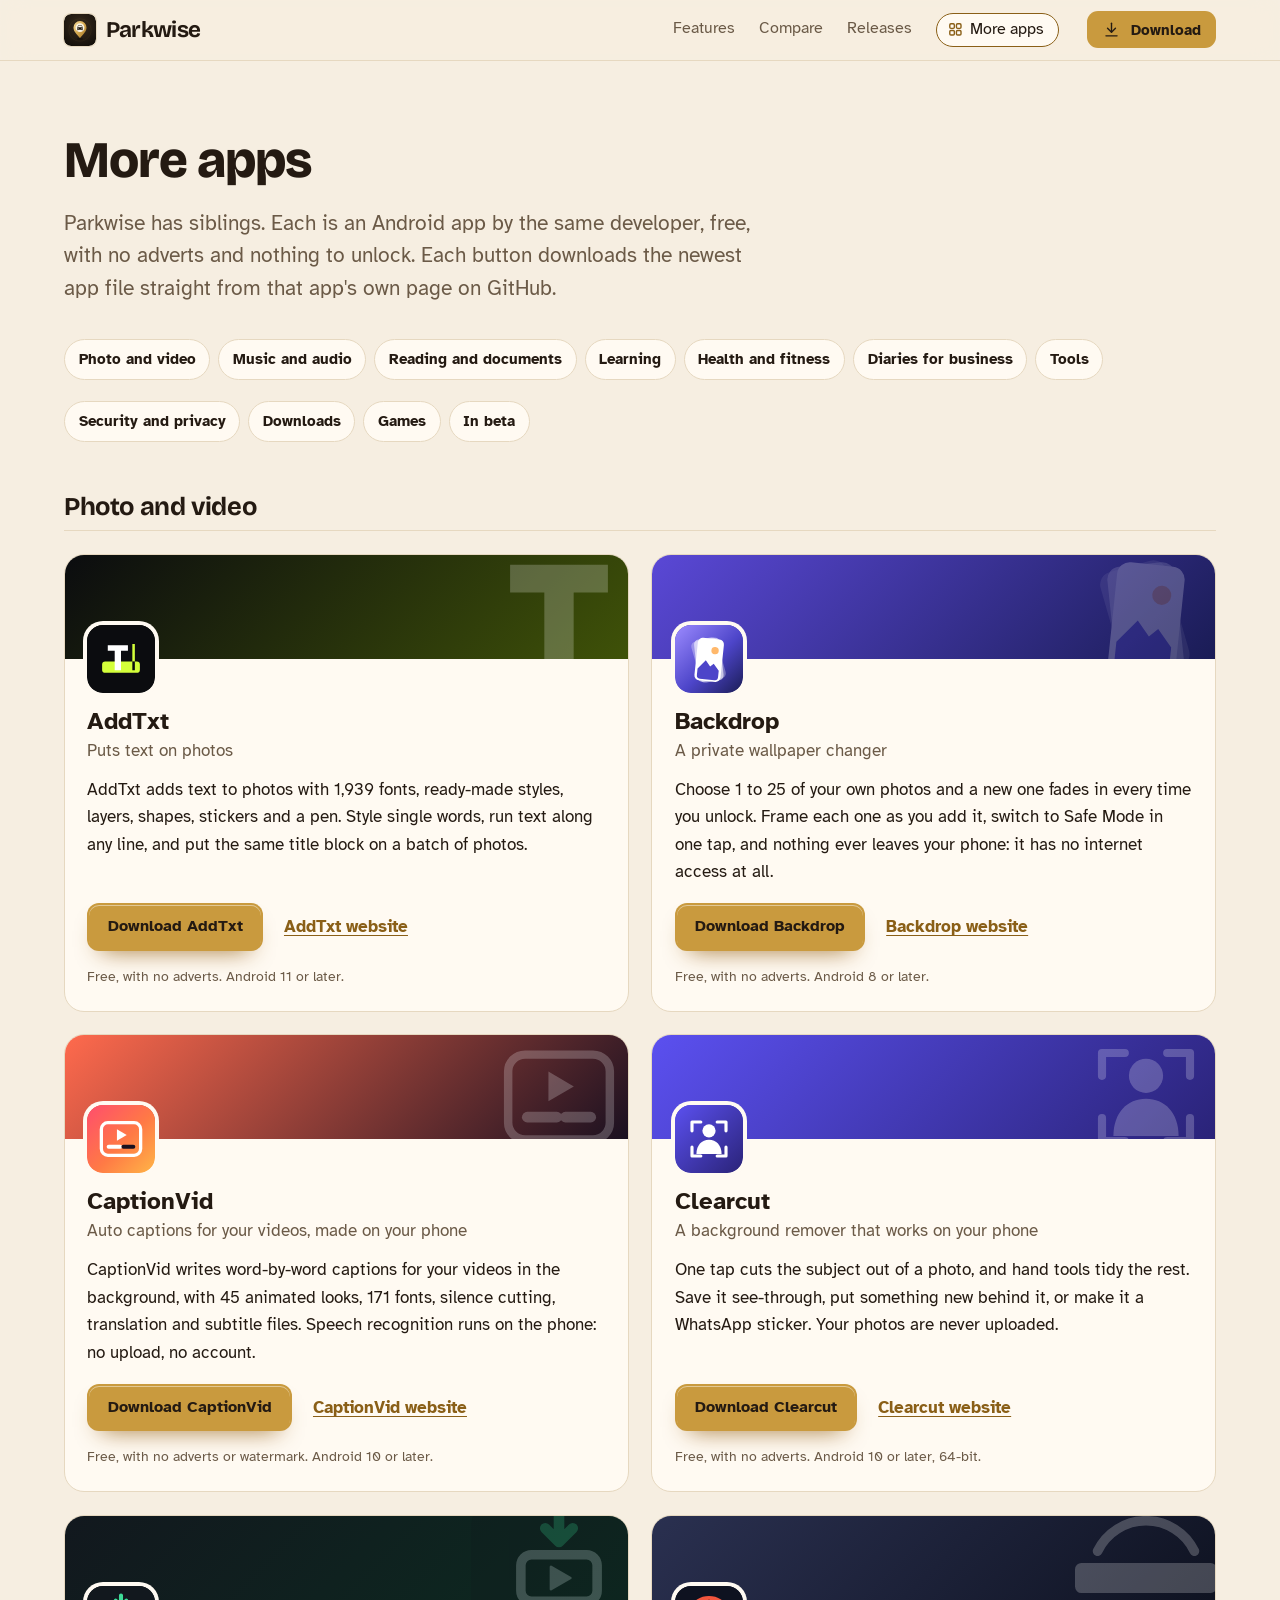
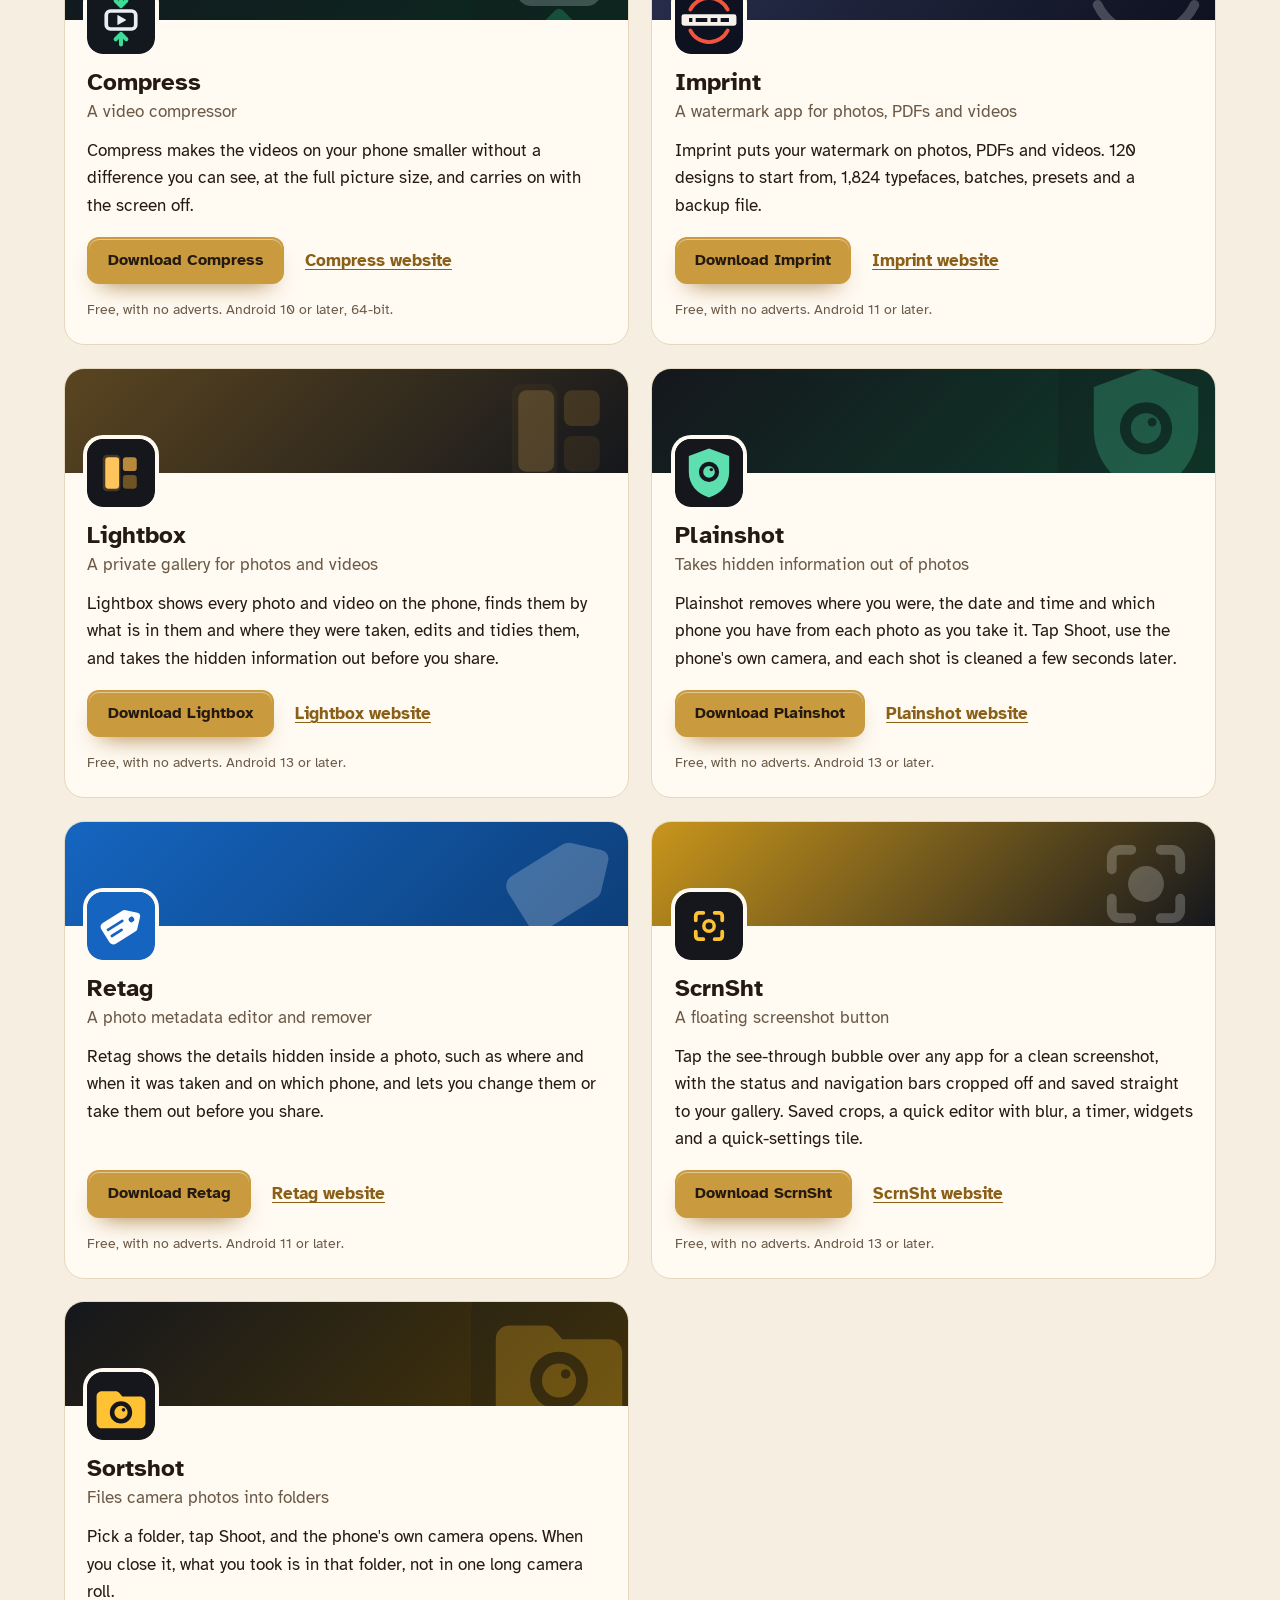
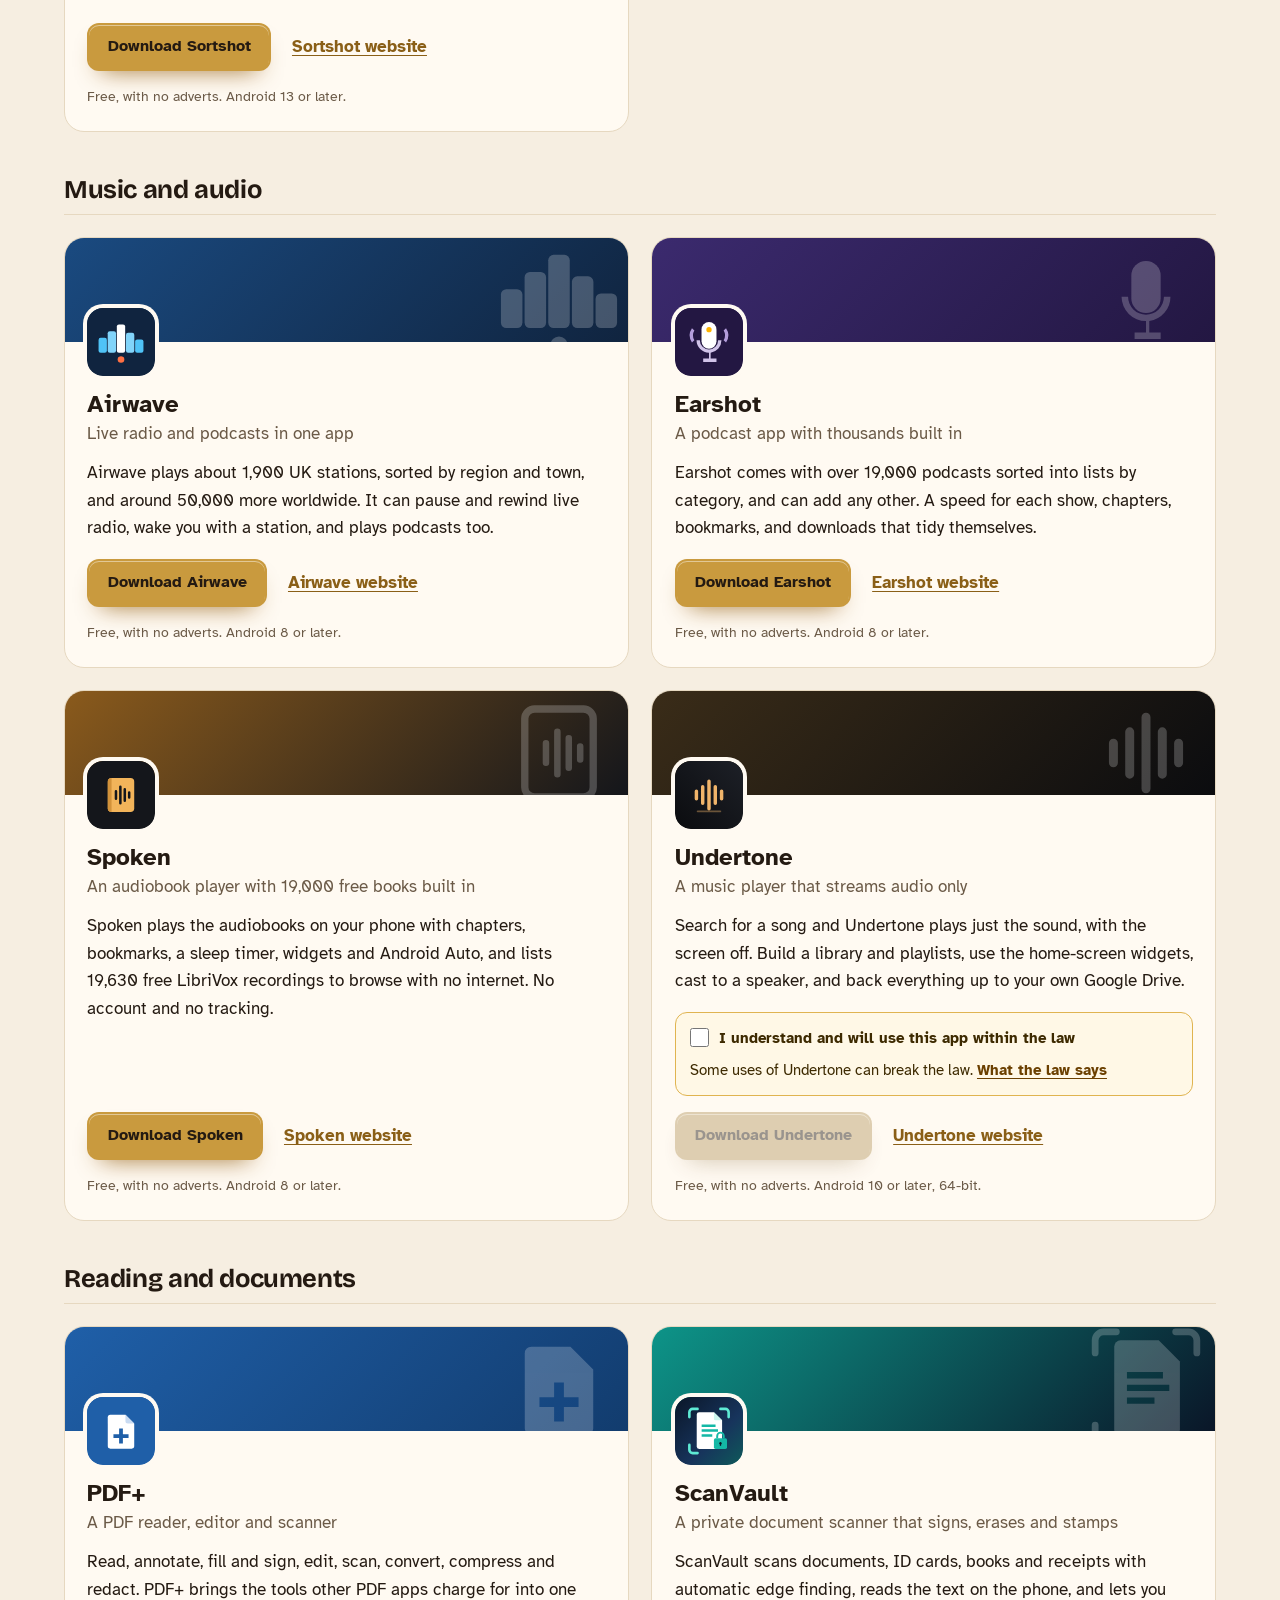
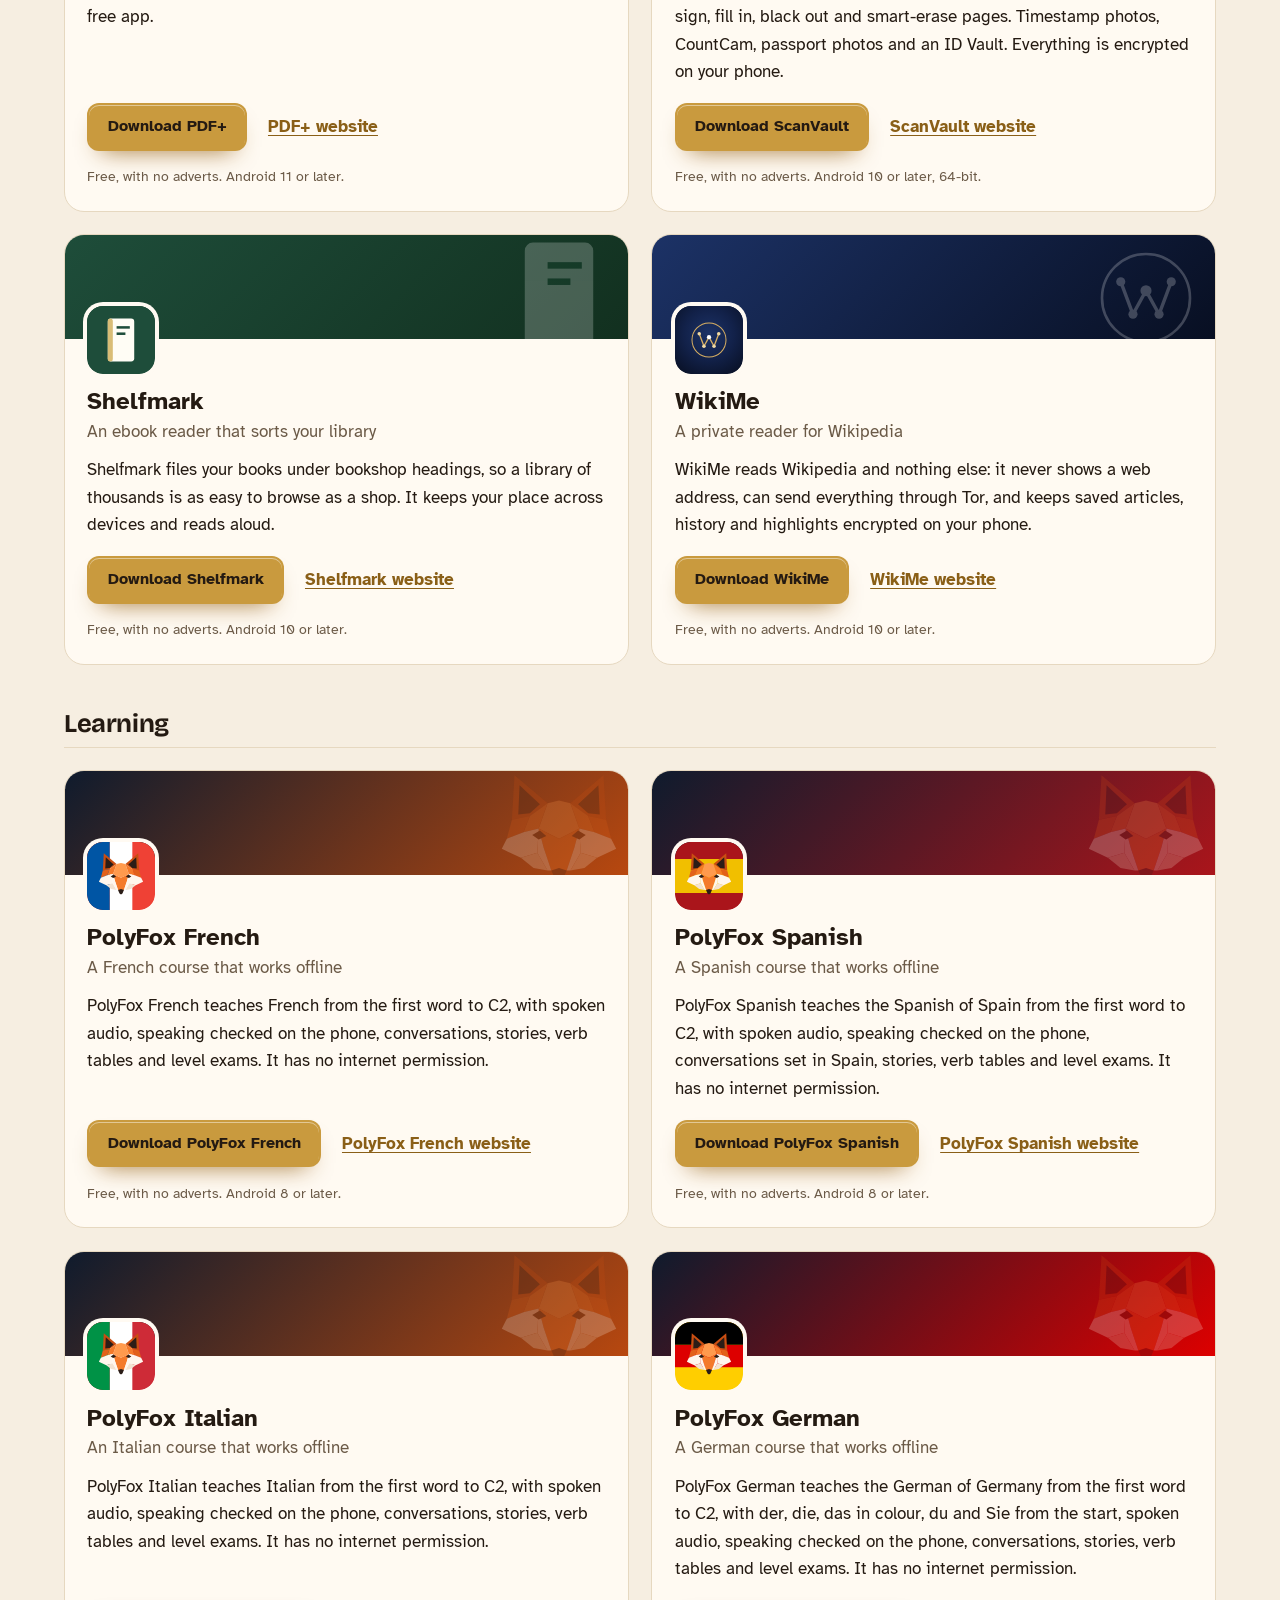
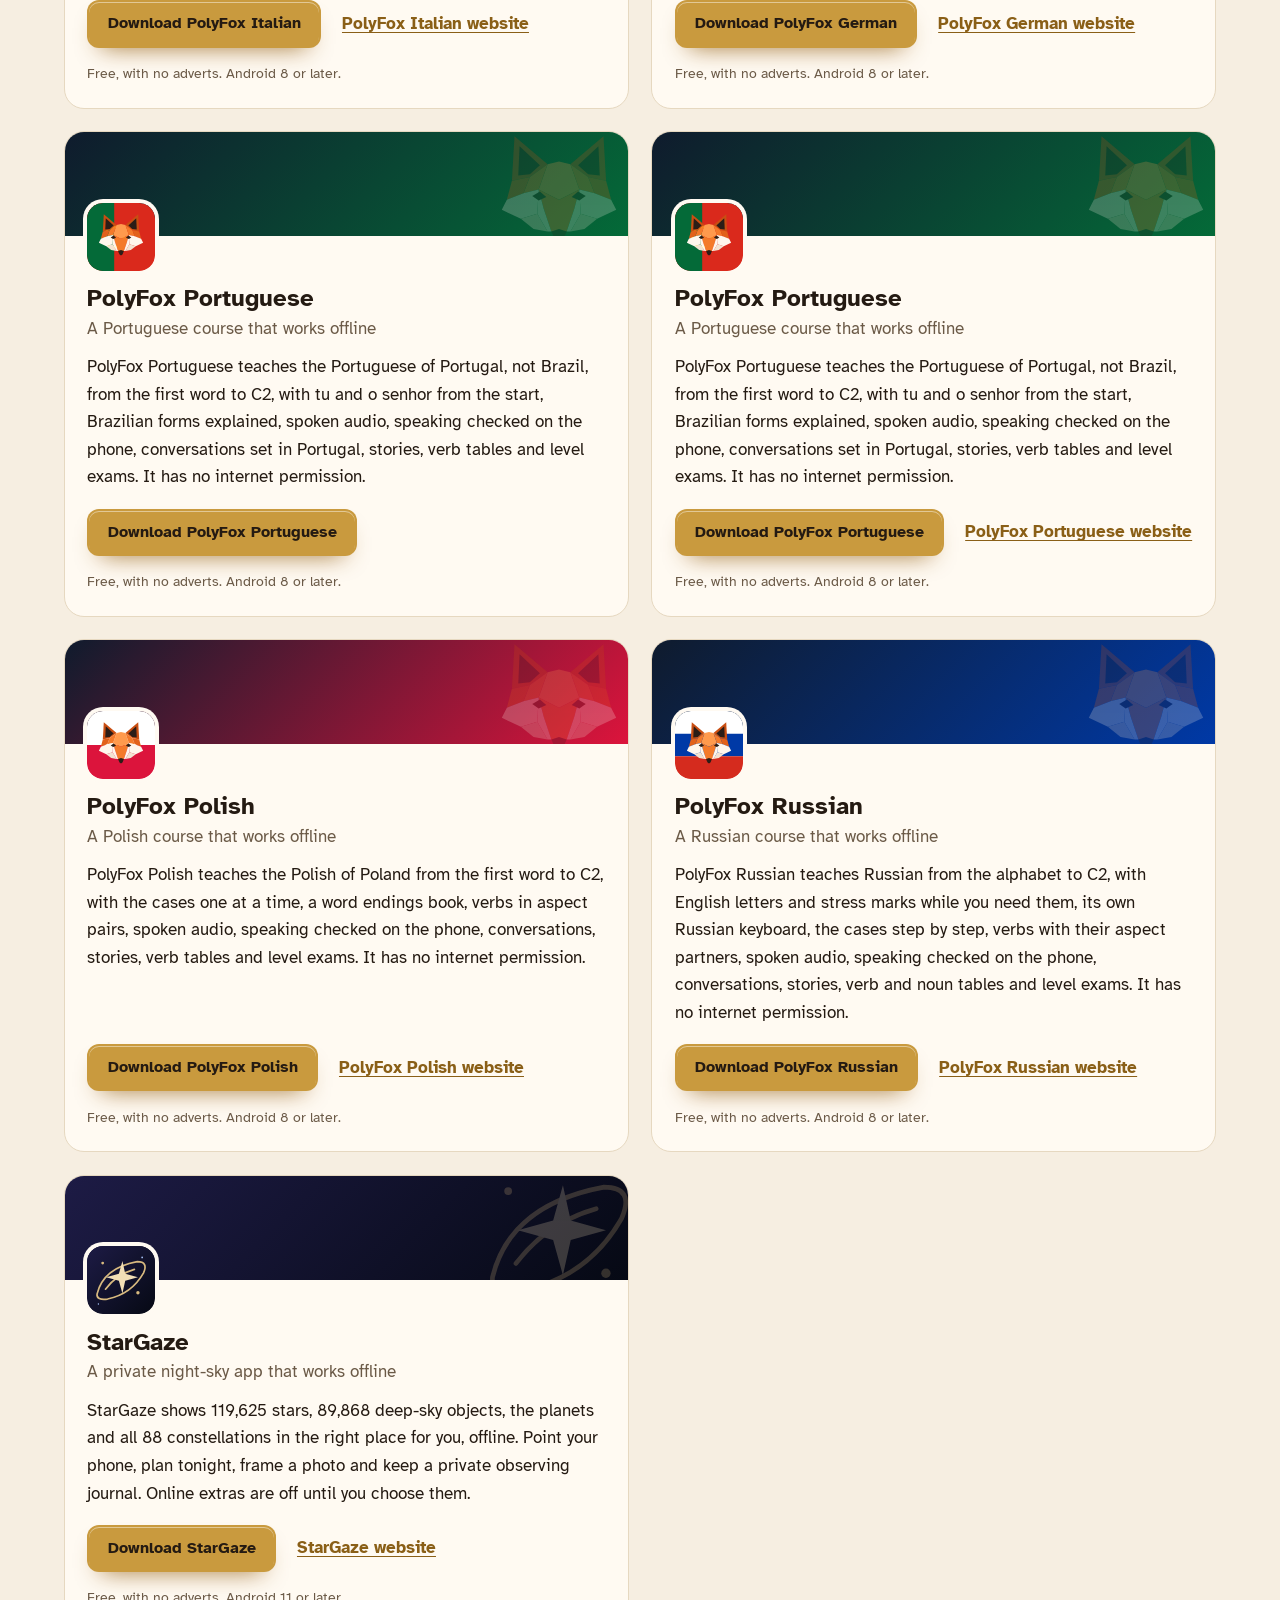
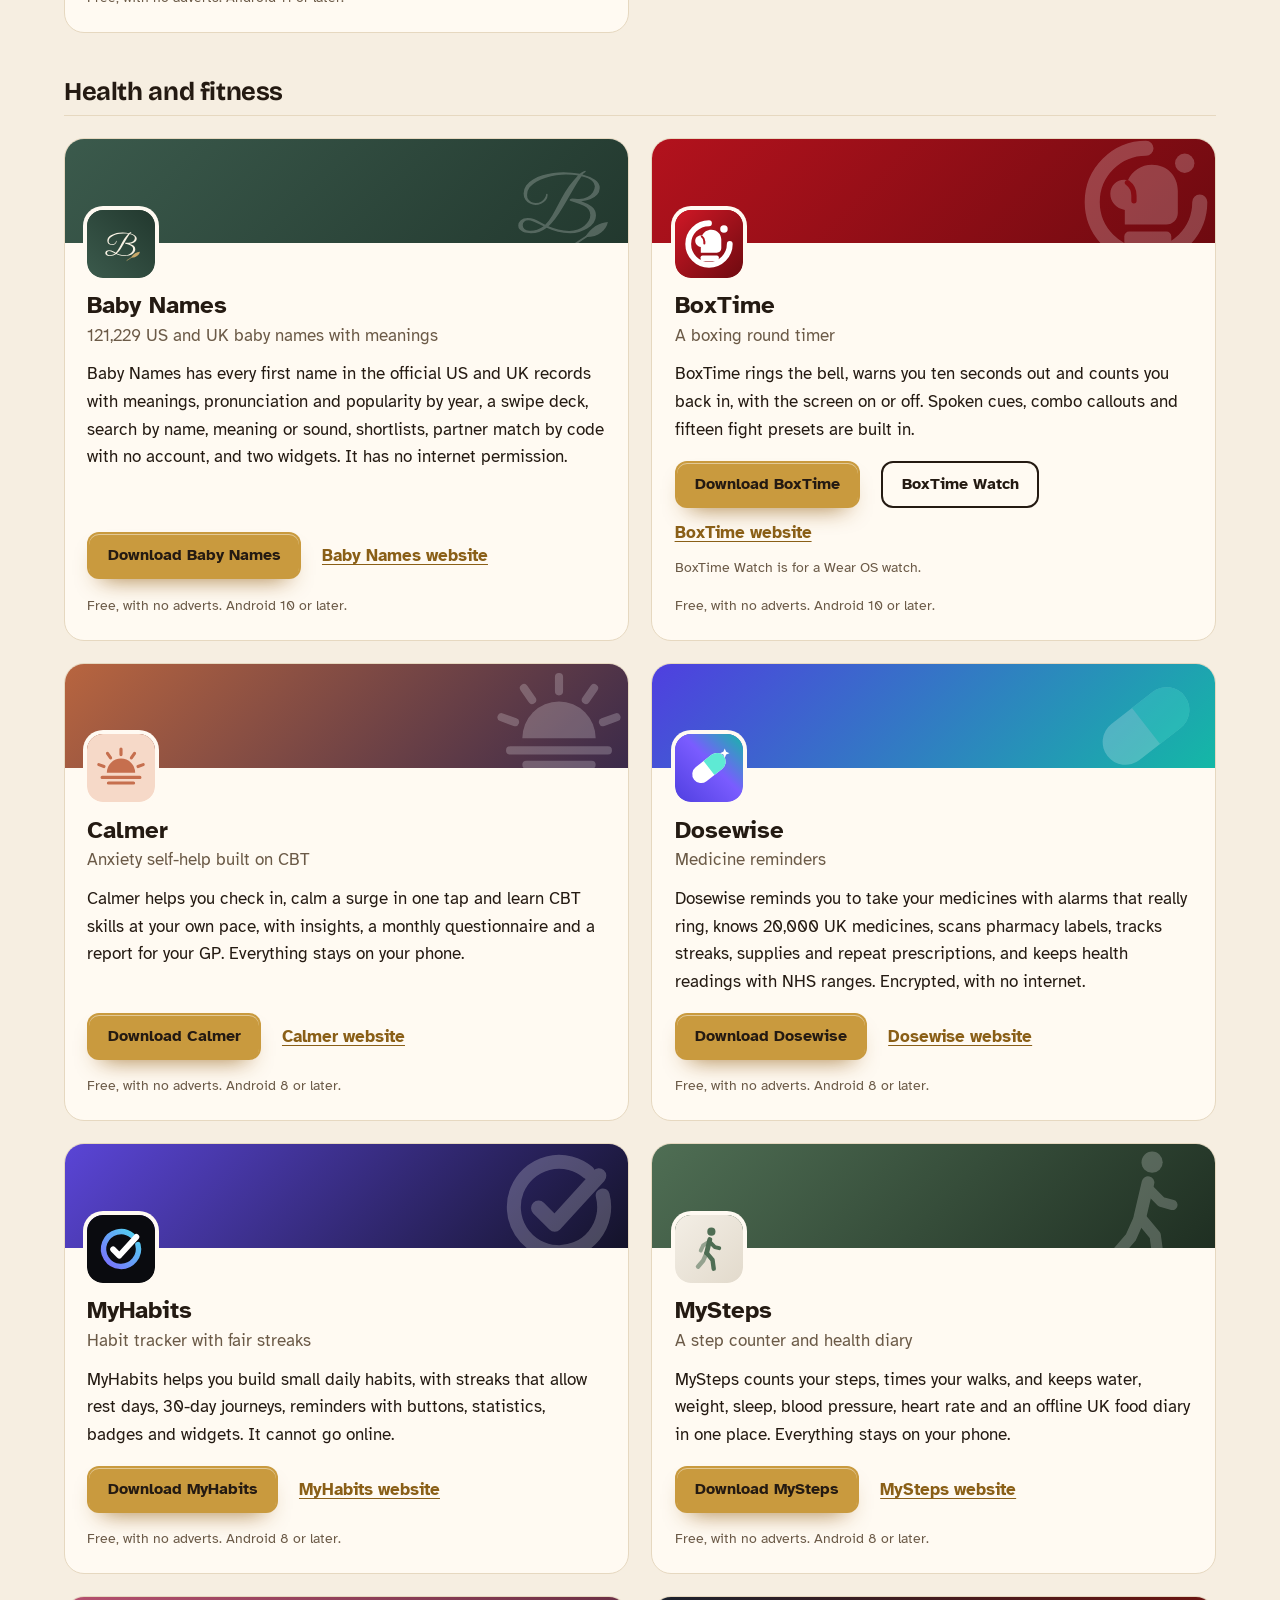
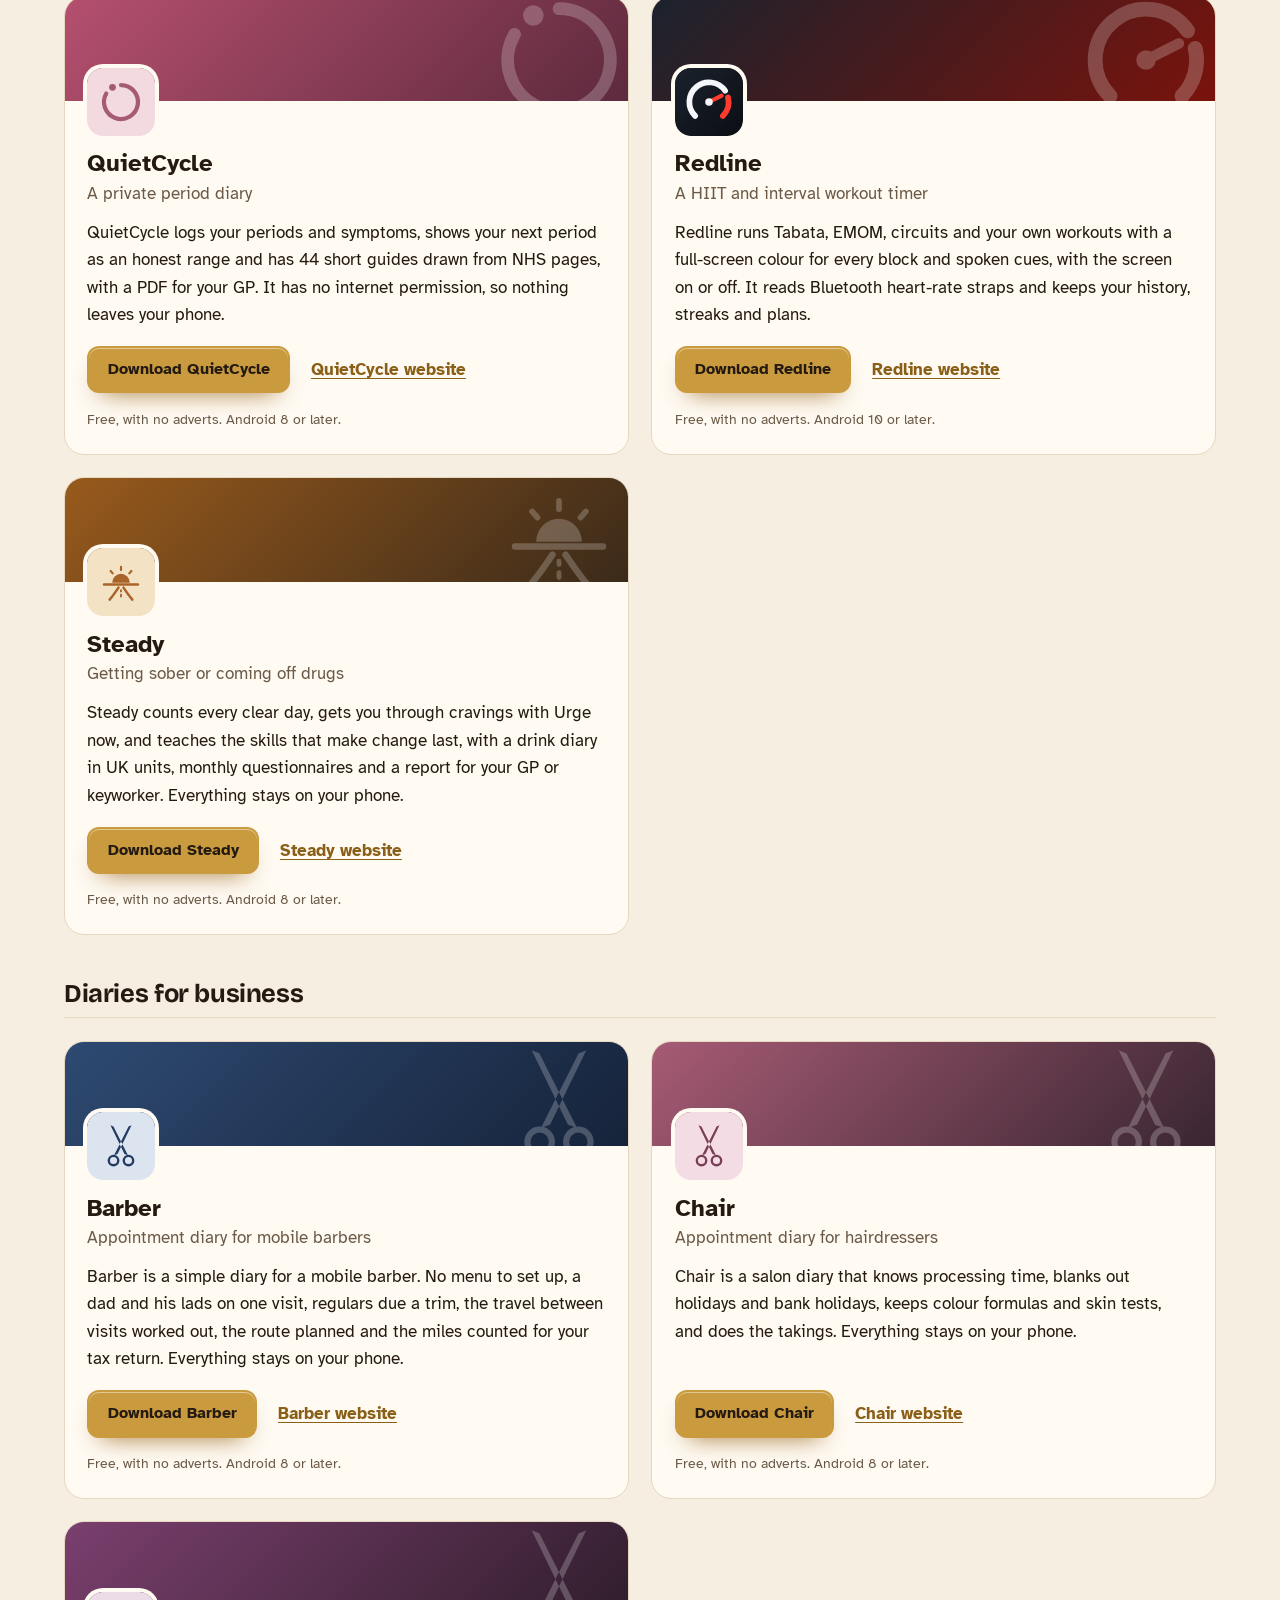
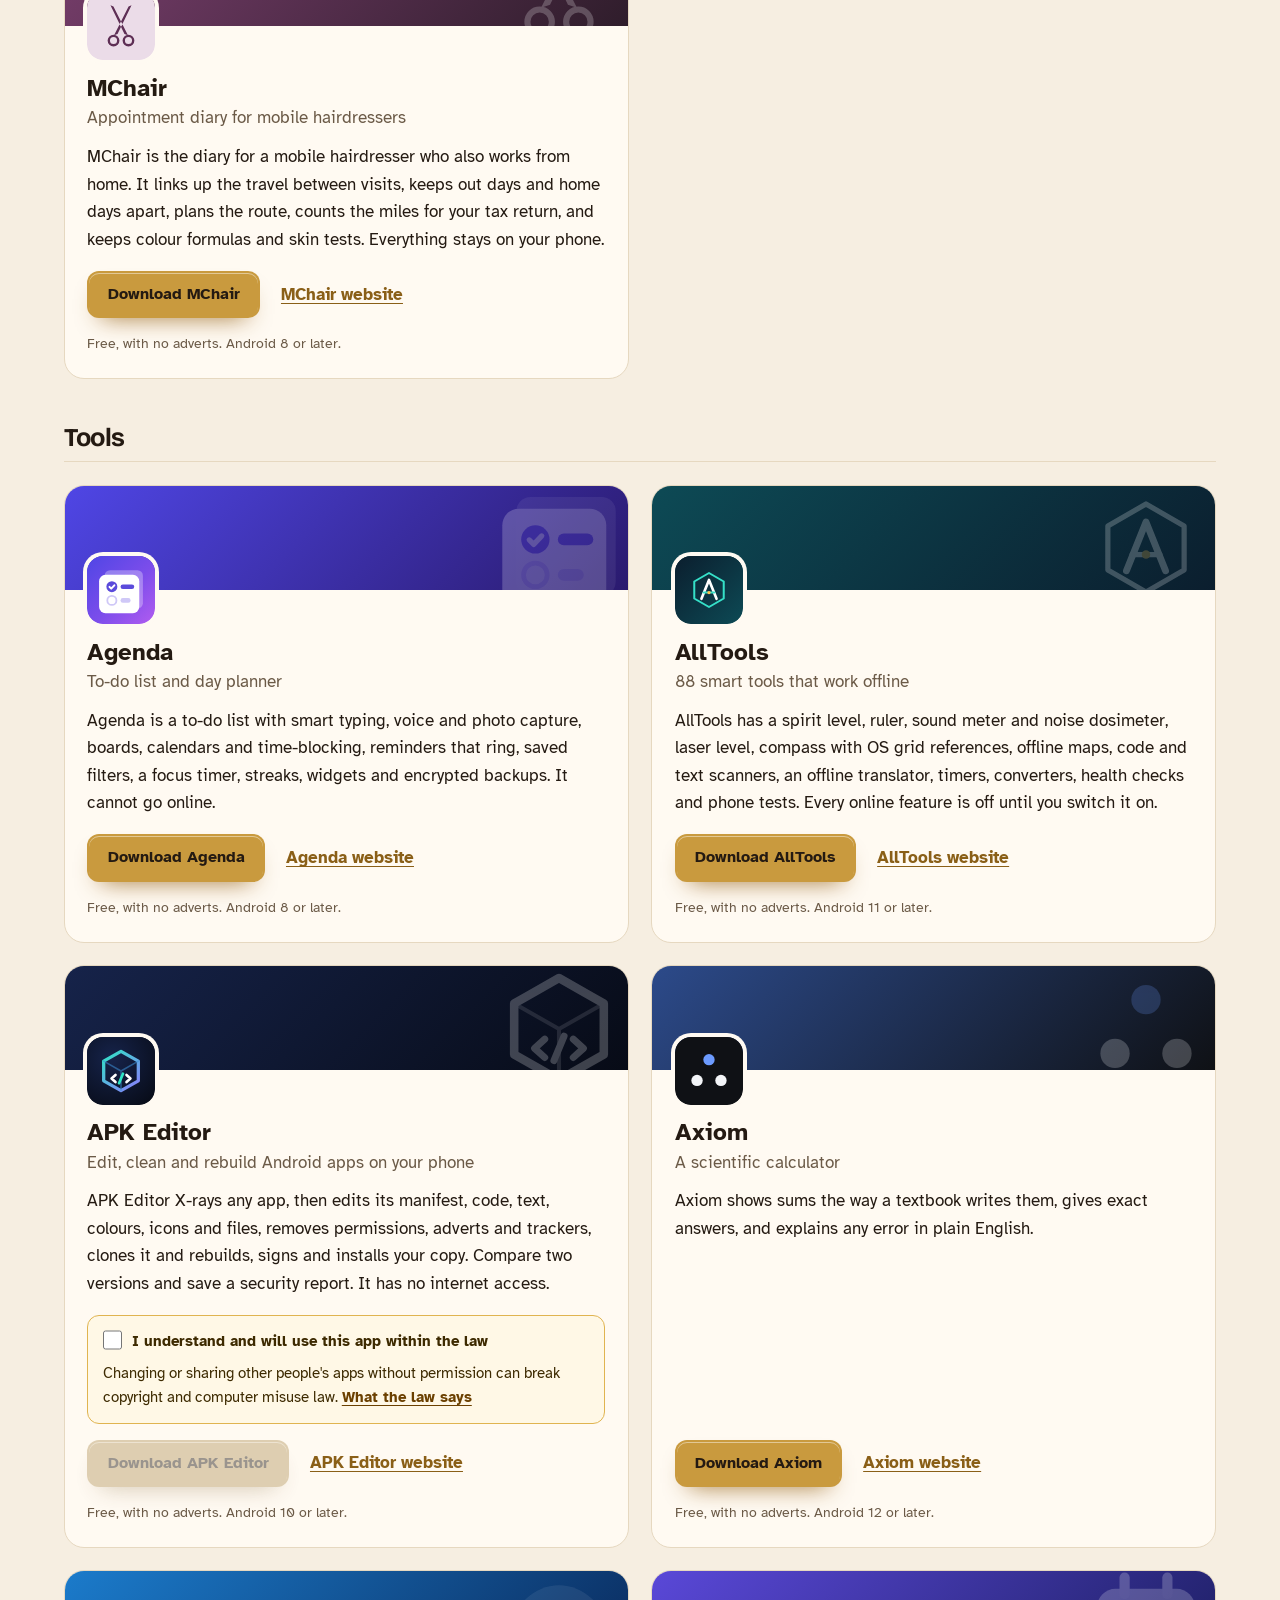
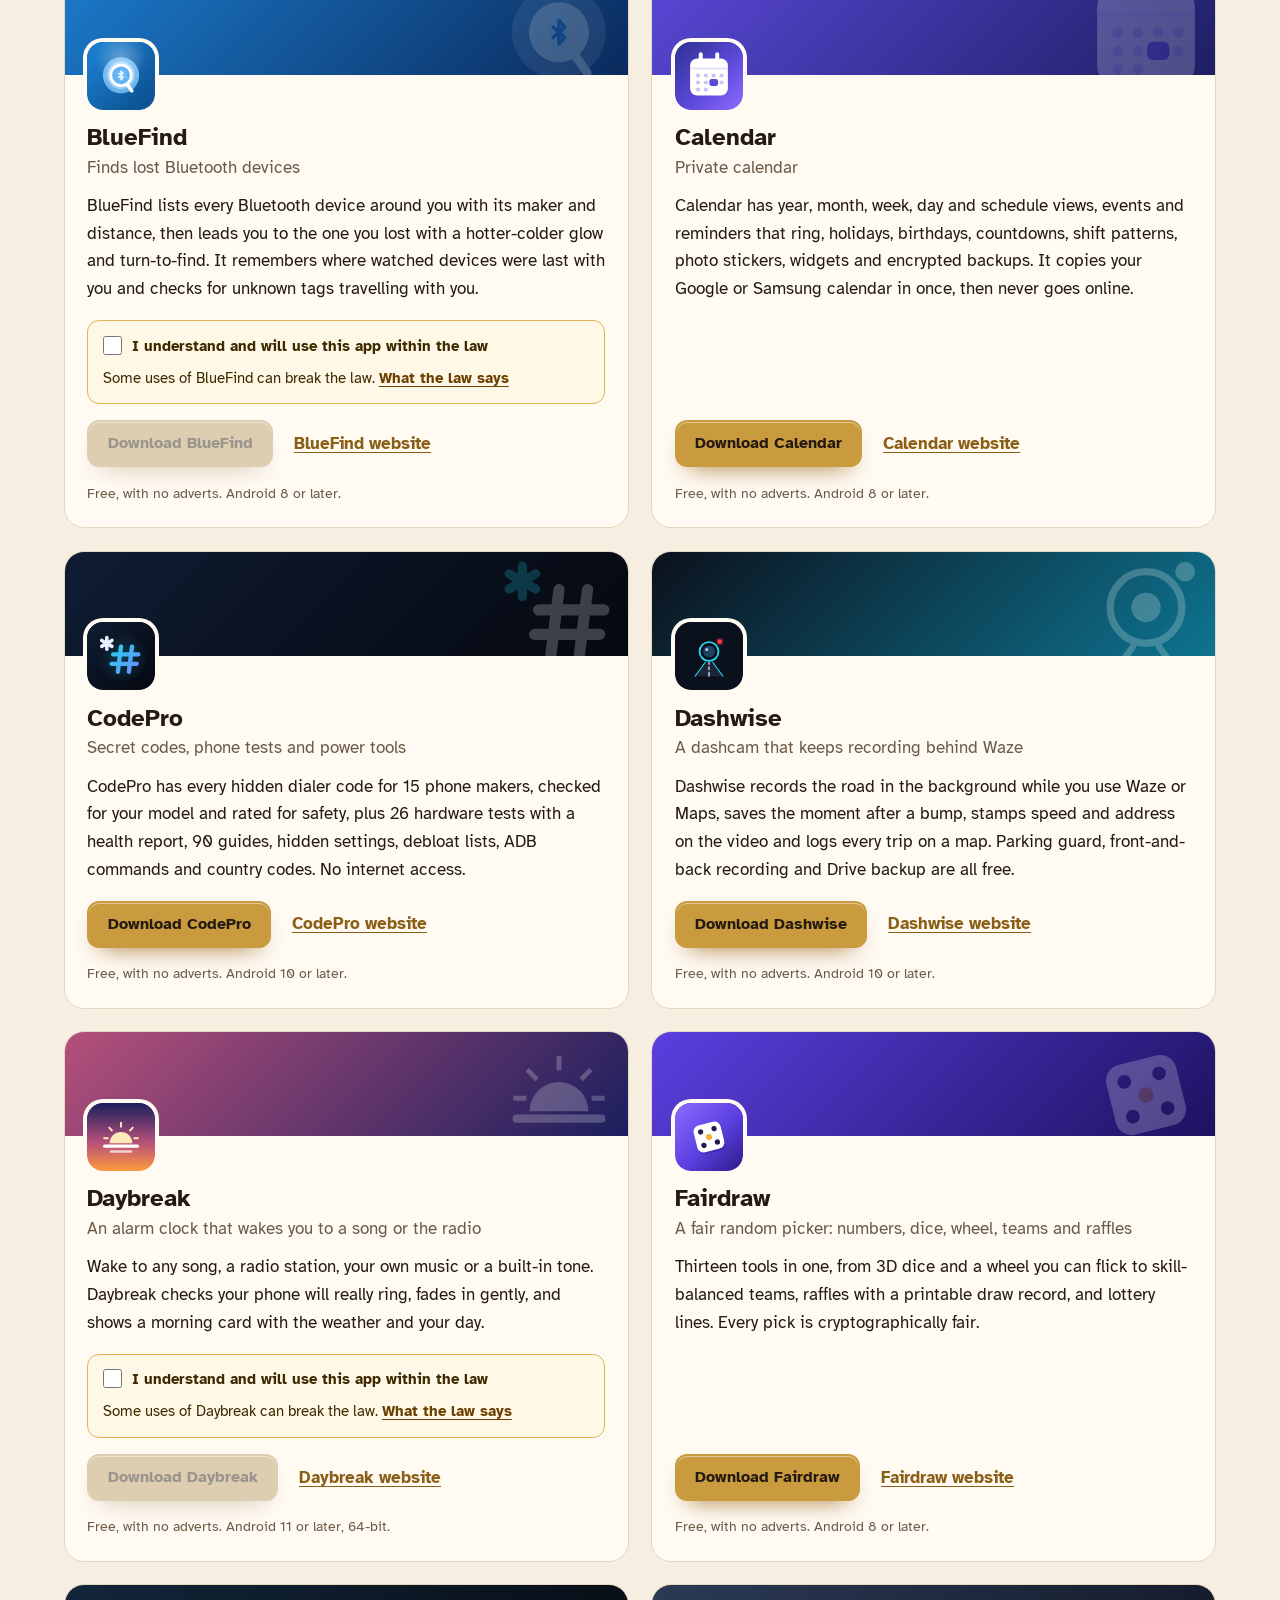
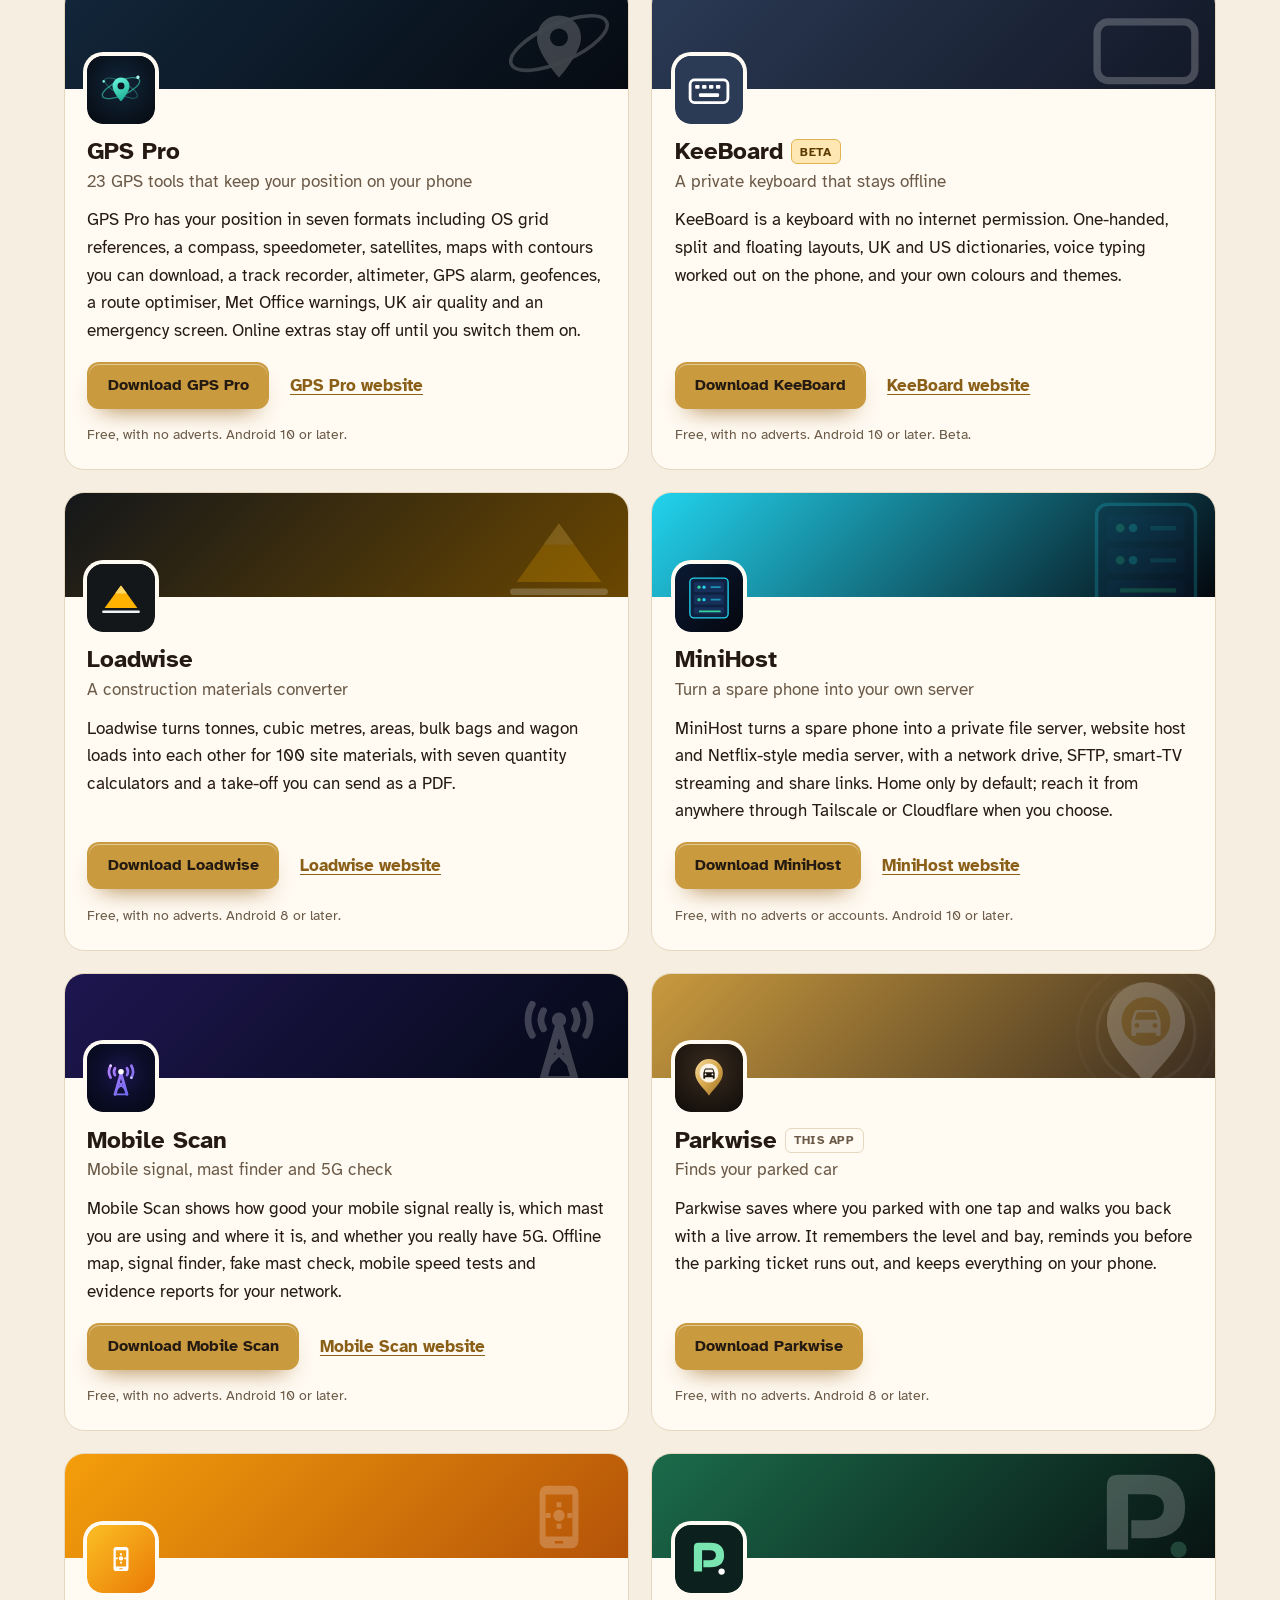
==== commit 5f6b7d3f: "More apps: add Baby Names" ====
--- a/more-apps.html
+++ b/more-apps.html
@@ -4,7 +4,7 @@
 <meta charset="utf-8">
 <meta name="viewport" content="width=device-width, initial-scale=1">
 <title>More free Android apps from the maker of Parkwise</title>
-<meta name="description" content="All 96 free Android apps from the maker of Parkwise, in one list by category, each with its download and a link to its website.">
+<meta name="description" content="All 97 free Android apps from the maker of Parkwise, in one list by category, each with its download and a link to its website.">
 <meta name="author" content="Jonathan Jackson">
 <link rel="canonical" href="https://customgpter.github.io/parkwise/more-apps.html">
 <meta name="theme-color" content="#f6eee1" media="(prefers-color-scheme: light)">
@@ -12,7 +12,7 @@
 <meta property="og:type" content="website">
 <meta property="og:site_name" content="Parkwise">
 <meta property="og:title" content="More free Android apps from the maker of Parkwise">
-<meta property="og:description" content="All 96 free Android apps from the maker of Parkwise, in one list by category, each with its download and a link to its website.">
+<meta property="og:description" content="All 97 free Android apps from the maker of Parkwise, in one list by category, each with its download and a link to its website.">
 <meta property="og:url" content="https://customgpter.github.io/parkwise/more-apps.html">
 <meta property="og:image" content="https://customgpter.github.io/parkwise/assets/og.png">
 <meta property="og:image:width" content="1200">
@@ -26,7 +26,7 @@
 <link rel="preload" href="./assets/fonts/atkinson-hyperlegible-latin-400-normal.woff2" as="font" type="font/woff2" crossorigin>
 <link rel="stylesheet" href="./assets/site.css?v=1">
 <link rel="stylesheet" href="./assets/house.css?v=1">
-<script type="application/ld+json">{"@context":"https://schema.org","@type":"ItemList","name":"Apps from the maker of Parkwise","url":"https://customgpter.github.io/parkwise/more-apps.html","itemListElement":[{"@type":"ListItem","position":1,"name":"AddTxt","url":"https://customgpter.github.io/addtxt/"},{"@type":"ListItem","position":2,"name":"Backdrop","url":"https://customgpter.github.io/backdrop/"},{"@type":"ListItem","position":3,"name":"CaptionVid","url":"https://customgpter.github.io/captionvid/"},{"@type":"ListItem","position":4,"name":"Clearcut","url":"https://customgpter.github.io/clearcut/"},{"@type":"ListItem","position":5,"name":"Compress","url":"https://customgpter.github.io/compress/"},{"@type":"ListItem","position":6,"name":"Imprint","url":"https://customgpter.github.io/imprint/"},{"@type":"ListItem","position":7,"name":"Lightbox","url":"https://customgpter.github.io/lightbox/"},{"@type":"ListItem","position":8,"name":"Plainshot","url":"https://customgpter.github.io/plainshot/"},{"@type":"ListItem","position":9,"name":"Retag","url":"https://customgpter.github.io/retag/"},{"@type":"ListItem","position":10,"name":"ScrnSht","url":"https://customgpter.github.io/scrnsht/"},{"@type":"ListItem","position":11,"name":"Sortshot","url":"https://customgpter.github.io/sortshot/"},{"@type":"ListItem","position":12,"name":"Airwave","url":"https://customgpter.github.io/airwave/"},{"@type":"ListItem","position":13,"name":"Earshot","url":"https://customgpter.github.io/earshot/"},{"@type":"ListItem","position":14,"name":"Spoken","url":"https://customgpter.github.io/spoken/"},{"@type":"ListItem","position":15,"name":"Undertone","url":"https://customgpter.github.io/undertone/"},{"@type":"ListItem","position":16,"name":"PDF+","url":"https://customgpter.github.io/pdfplus/"},{"@type":"ListItem","position":17,"name":"ScanVault","url":"https://customgpter.github.io/scanvault/"},{"@type":"ListItem","position":18,"name":"Shelfmark","url":"https://customgpter.github.io/shelfmark/"},{"@type":"ListItem","position":19,"name":"WikiMe","url":"https://customgpter.github.io/wikime/"},{"@type":"ListItem","position":20,"name":"PolyFox French","url":"https://customgpter.github.io/polyfox/"},{"@type":"ListItem","position":21,"name":"PolyFox German","url":"https://customgpter.github.io/polyfox-german/"},{"@type":"ListItem","position":22,"name":"PolyFox Portuguese","url":"https://customgpter.github.io/polyfox-portuguese/"},{"@type":"ListItem","position":23,"name":"PolyFox Polish","url":"https://customgpter.github.io/polyfox-polish/"},{"@type":"ListItem","position":24,"name":"PolyFox Russian","url":"https://customgpter.github.io/polyfox-russian/"},{"@type":"ListItem","position":25,"name":"StarGaze","url":"https://customgpter.github.io/stargaze/"},{"@type":"ListItem","position":26,"name":"BoxTime","url":"https://customgpter.github.io/boxtime/"},{"@type":"ListItem","position":27,"name":"Calmer","url":"https://customgpter.github.io/calmer/"},{"@type":"ListItem","position":28,"name":"Dosewise","url":"https://customgpter.github.io/dosewise/"},{"@type":"ListItem","position":29,"name":"MyHabits","url":"https://customgpter.github.io/myhabits/"},{"@type":"ListItem","position":30,"name":"MySteps","url":"https://customgpter.github.io/mysteps/"},{"@type":"ListItem","position":31,"name":"QuietCycle","url":"https://customgpter.github.io/quietcycle/"},{"@type":"ListItem","position":32,"name":"Redline","url":"https://customgpter.github.io/redline/"},{"@type":"ListItem","position":33,"name":"Steady","url":"https://customgpter.github.io/steady/"},{"@type":"ListItem","position":34,"name":"Barber","url":"https://customgpter.github.io/barber/"},{"@type":"ListItem","position":35,"name":"Chair","url":"https://customgpter.github.io/chair/"},{"@type":"ListItem","position":36,"name":"MChair","url":"https://customgpter.github.io/mchair/"},{"@type":"ListItem","position":37,"name":"Agenda","url":"https://customgpter.github.io/agenda/"},{"@type":"ListItem","position":38,"name":"AllTools","url":"https://customgpter.github.io/alltools/"},{"@type":"ListItem","position":39,"name":"APK Editor","url":"https://customgpter.github.io/apkeditor/"},{"@type":"ListItem","position":40,"name":"Axiom","url":"https://customgpter.github.io/axiom/"},{"@type":"ListItem","position":41,"name":"BlueFind","url":"https://customgpter.github.io/bluefind/"},{"@type":"ListItem","position":42,"name":"Calendar","url":"https://customgpter.github.io/calendar/"},{"@type":"ListItem","position":43,"name":"CodePro","url":"https://customgpter.github.io/codepro/"},{"@type":"ListItem","position":44,"name":"Dashwise","url":"https://customgpter.github.io/dashwise/"},{"@type":"ListItem","position":45,"name":"Daybreak","url":"https://customgpter.github.io/daybreak/"},{"@type":"ListItem","position":46,"name":"Fairdraw","url":"https://customgpter.github.io/fairdraw/"},{"@type":"ListItem","position":47,"name":"GPS Pro","url":"https://customgpter.github.io/gpspro/"},{"@type":"ListItem","position":48,"name":"KeeBoard","url":"https://customgpter.github.io/keeboard/"},{"@type":"ListItem","position":49,"name":"Loadwise","url":"https://customgpter.github.io/loadwise/"},{"@type":"ListItem","position":50,"name":"MiniHost","url":"https://customgpter.github.io/minihost/"},{"@type":"ListItem","position":51,"name":"Mobile Scan","url":"https://customgpter.github.io/mobilescan/"},{"@type":"ListItem","position":52,"name":"Parkwise","url":"https://customgpter.github.io/parkwise/"},{"@type":"ListItem","position":53,"name":"Pocketmind","url":"https://customgpter.github.io/pocketmind/"},{"@type":"ListItem","position":54,"name":"Refine","url":"https://customgpter.github.io/refine/"},{"@type":"ListItem","position":55,"name":"Shiftwise","url":"https://customgpter.github.io/shiftwise/"},{"@type":"ListItem","position":56,"name":"SimpleCalc","url":"https://customgpter.github.io/simplecalc/"},{"@type":"ListItem","position":57,"name":"Skyline","url":"https://customgpter.github.io/skyline/"},{"@type":"ListItem","position":58,"name":"Slipway","url":"https://customgpter.github.io/slipway/"},{"@type":"ListItem","position":59,"name":"Tagger","url":"https://customgpter.github.io/tagger/"},{"@type":"ListItem","position":60,"name":"TotalClean","url":"https://customgpter.github.io/totalclean/"},{"@type":"ListItem","position":61,"name":"TVLink","url":"https://customgpter.github.io/tvlink/"},{"@type":"ListItem","position":62,"name":"Unbox","url":"https://customgpter.github.io/unbox/"},{"@type":"ListItem","position":63,"name":"WhatsKeep","url":"https://customgpter.github.io/whatskeep/"},{"@type":"ListItem","position":64,"name":"WiFi Scan","url":"https://customgpter.github.io/wifiscan/"},{"@type":"ListItem","position":65,"name":"Auditly","url":"https://customgpter.github.io/auditly/"},{"@type":"ListItem","position":66,"name":"Backchannel","url":"https://customgpter.github.io/backchannel/"},{"@type":"ListItem","position":67,"name":"ENotes","url":"https://customgpter.github.io/enotes/"},{"@type":"ListItem","position":68,"name":"FindMe","url":"https://customgpter.github.io/findme/"},{"@type":"ListItem","position":69,"name":"iLock","url":"https://customgpter.github.io/ilock/"},{"@type":"ListItem","position":70,"name":"ImSafe","url":"https://customgpter.github.io/imsafe/"},{"@type":"ListItem","position":71,"name":"IShred","url":"https://customgpter.github.io/ishred/"},{"@type":"ListItem","position":72,"name":"LockBox","url":"https://customgpter.github.io/lockbox/"},{"@type":"ListItem","position":73,"name":"PassVault","url":"https://customgpter.github.io/passvault/"},{"@type":"ListItem","position":74,"name":"SpyFind","url":"https://customgpter.github.io/spyfind/"},{"@type":"ListItem","position":75,"name":"TextWipe","url":"https://customgpter.github.io/textwipe/"},{"@type":"ListItem","position":76,"name":"Tracewire","url":"https://customgpter.github.io/tracewire/"},{"@type":"ListItem","position":77,"name":"Vigil","url":"https://customgpter.github.io/vigil/"},{"@type":"ListItem","position":78,"name":"Grab","url":"https://customgpter.github.io/grab/"},{"@type":"ListItem","position":79,"name":"Swarm","url":"https://customgpter.github.io/swarm/"},{"@type":"ListItem","position":80,"name":"Plane Games","url":"https://customgpter.github.io/plane-games/"},{"@type":"ListItem","position":81,"name":"Ninefold","url":"https://customgpter.github.io/ninefold/"},{"@type":"ListItem","position":82,"name":"Cubewise","url":"https://customgpter.github.io/cubewise/"},{"@type":"ListItem","position":83,"name":"Tilewise","url":"https://customgpter.github.io/tilewise/"},{"@type":"ListItem","position":84,"name":"Letterwise","url":"https://customgpter.github.io/letterwise/"},{"@type":"ListItem","position":85,"name":"Kingside","url":"https://customgpter.github.io/kingside/"},{"@type":"ListItem","position":86,"name":"Deckhand","url":"https://customgpter.github.io/deckhand/"},{"@type":"ListItem","position":87,"name":"SNESForge","url":"https://customgpter.github.io/snesforge/"},{"@type":"ListItem","position":88,"name":"Fame Boy","url":"https://customgpter.github.io/fameboy/"},{"@type":"ListItem","position":89,"name":"PSPPro","url":"https://customgpter.github.io/psppro/"},{"@type":"ListItem","position":90,"name":"MegaGen","url":"https://customgpter.github.io/megagen/"},{"@type":"ListItem","position":91,"name":"QVR","url":"https://customgpter.github.io/qvr/"},{"@type":"ListItem","position":92,"name":"QVR Watch","url":"https://customgpter.github.io/qvr-watch/"},{"@type":"ListItem","position":93,"name":"QVRLite","url":"https://customgpter.github.io/qvrlite/"},{"@type":"ListItem","position":94,"name":"Onionz","url":"https://customgpter.github.io/onionz/"},{"@type":"ListItem","position":95,"name":"OnionzWeb","url":"https://customgpter.github.io/onionzweb/"}]}</script>
+<script type="application/ld+json">{"@context":"https://schema.org","@type":"ItemList","name":"Apps from the maker of Parkwise","url":"https://customgpter.github.io/parkwise/more-apps.html","itemListElement":[{"@type":"ListItem","position":1,"name":"AddTxt","url":"https://customgpter.github.io/addtxt/"},{"@type":"ListItem","position":2,"name":"Backdrop","url":"https://customgpter.github.io/backdrop/"},{"@type":"ListItem","position":3,"name":"CaptionVid","url":"https://customgpter.github.io/captionvid/"},{"@type":"ListItem","position":4,"name":"Clearcut","url":"https://customgpter.github.io/clearcut/"},{"@type":"ListItem","position":5,"name":"Compress","url":"https://customgpter.github.io/compress/"},{"@type":"ListItem","position":6,"name":"Imprint","url":"https://customgpter.github.io/imprint/"},{"@type":"ListItem","position":7,"name":"Lightbox","url":"https://customgpter.github.io/lightbox/"},{"@type":"ListItem","position":8,"name":"Plainshot","url":"https://customgpter.github.io/plainshot/"},{"@type":"ListItem","position":9,"name":"Retag","url":"https://customgpter.github.io/retag/"},{"@type":"ListItem","position":10,"name":"ScrnSht","url":"https://customgpter.github.io/scrnsht/"},{"@type":"ListItem","position":11,"name":"Sortshot","url":"https://customgpter.github.io/sortshot/"},{"@type":"ListItem","position":12,"name":"Airwave","url":"https://customgpter.github.io/airwave/"},{"@type":"ListItem","position":13,"name":"Earshot","url":"https://customgpter.github.io/earshot/"},{"@type":"ListItem","position":14,"name":"Spoken","url":"https://customgpter.github.io/spoken/"},{"@type":"ListItem","position":15,"name":"Undertone","url":"https://customgpter.github.io/undertone/"},{"@type":"ListItem","position":16,"name":"PDF+","url":"https://customgpter.github.io/pdfplus/"},{"@type":"ListItem","position":17,"name":"ScanVault","url":"https://customgpter.github.io/scanvault/"},{"@type":"ListItem","position":18,"name":"Shelfmark","url":"https://customgpter.github.io/shelfmark/"},{"@type":"ListItem","position":19,"name":"WikiMe","url":"https://customgpter.github.io/wikime/"},{"@type":"ListItem","position":20,"name":"PolyFox French","url":"https://customgpter.github.io/polyfox/"},{"@type":"ListItem","position":21,"name":"PolyFox German","url":"https://customgpter.github.io/polyfox-german/"},{"@type":"ListItem","position":22,"name":"PolyFox Portuguese","url":"https://customgpter.github.io/polyfox-portuguese/"},{"@type":"ListItem","position":23,"name":"PolyFox Polish","url":"https://customgpter.github.io/polyfox-polish/"},{"@type":"ListItem","position":24,"name":"PolyFox Russian","url":"https://customgpter.github.io/polyfox-russian/"},{"@type":"ListItem","position":25,"name":"StarGaze","url":"https://customgpter.github.io/stargaze/"},{"@type":"ListItem","position":26,"name":"Baby Names","url":"https://customgpter.github.io/babynames/"},{"@type":"ListItem","position":27,"name":"BoxTime","url":"https://customgpter.github.io/boxtime/"},{"@type":"ListItem","position":28,"name":"Calmer","url":"https://customgpter.github.io/calmer/"},{"@type":"ListItem","position":29,"name":"Dosewise","url":"https://customgpter.github.io/dosewise/"},{"@type":"ListItem","position":30,"name":"MyHabits","url":"https://customgpter.github.io/myhabits/"},{"@type":"ListItem","position":31,"name":"MySteps","url":"https://customgpter.github.io/mysteps/"},{"@type":"ListItem","position":32,"name":"QuietCycle","url":"https://customgpter.github.io/quietcycle/"},{"@type":"ListItem","position":33,"name":"Redline","url":"https://customgpter.github.io/redline/"},{"@type":"ListItem","position":34,"name":"Steady","url":"https://customgpter.github.io/steady/"},{"@type":"ListItem","position":35,"name":"Barber","url":"https://customgpter.github.io/barber/"},{"@type":"ListItem","position":36,"name":"Chair","url":"https://customgpter.github.io/chair/"},{"@type":"ListItem","position":37,"name":"MChair","url":"https://customgpter.github.io/mchair/"},{"@type":"ListItem","position":38,"name":"Agenda","url":"https://customgpter.github.io/agenda/"},{"@type":"ListItem","position":39,"name":"AllTools","url":"https://customgpter.github.io/alltools/"},{"@type":"ListItem","position":40,"name":"APK Editor","url":"https://customgpter.github.io/apkeditor/"},{"@type":"ListItem","position":41,"name":"Axiom","url":"https://customgpter.github.io/axiom/"},{"@type":"ListItem","position":42,"name":"BlueFind","url":"https://customgpter.github.io/bluefind/"},{"@type":"ListItem","position":43,"name":"Calendar","url":"https://customgpter.github.io/calendar/"},{"@type":"ListItem","position":44,"name":"CodePro","url":"https://customgpter.github.io/codepro/"},{"@type":"ListItem","position":45,"name":"Dashwise","url":"https://customgpter.github.io/dashwise/"},{"@type":"ListItem","position":46,"name":"Daybreak","url":"https://customgpter.github.io/daybreak/"},{"@type":"ListItem","position":47,"name":"Fairdraw","url":"https://customgpter.github.io/fairdraw/"},{"@type":"ListItem","position":48,"name":"GPS Pro","url":"https://customgpter.github.io/gpspro/"},{"@type":"ListItem","position":49,"name":"KeeBoard","url":"https://customgpter.github.io/keeboard/"},{"@type":"ListItem","position":50,"name":"Loadwise","url":"https://customgpter.github.io/loadwise/"},{"@type":"ListItem","position":51,"name":"MiniHost","url":"https://customgpter.github.io/minihost/"},{"@type":"ListItem","position":52,"name":"Mobile Scan","url":"https://customgpter.github.io/mobilescan/"},{"@type":"ListItem","position":53,"name":"Parkwise","url":"https://customgpter.github.io/parkwise/"},{"@type":"ListItem","position":54,"name":"Pocketmind","url":"https://customgpter.github.io/pocketmind/"},{"@type":"ListItem","position":55,"name":"Refine","url":"https://customgpter.github.io/refine/"},{"@type":"ListItem","position":56,"name":"Shiftwise","url":"https://customgpter.github.io/shiftwise/"},{"@type":"ListItem","position":57,"name":"SimpleCalc","url":"https://customgpter.github.io/simplecalc/"},{"@type":"ListItem","position":58,"name":"Skyline","url":"https://customgpter.github.io/skyline/"},{"@type":"ListItem","position":59,"name":"Slipway","url":"https://customgpter.github.io/slipway/"},{"@type":"ListItem","position":60,"name":"Tagger","url":"https://customgpter.github.io/tagger/"},{"@type":"ListItem","position":61,"name":"TotalClean","url":"https://customgpter.github.io/totalclean/"},{"@type":"ListItem","position":62,"name":"TVLink","url":"https://customgpter.github.io/tvlink/"},{"@type":"ListItem","position":63,"name":"Unbox","url":"https://customgpter.github.io/unbox/"},{"@type":"ListItem","position":64,"name":"WhatsKeep","url":"https://customgpter.github.io/whatskeep/"},{"@type":"ListItem","position":65,"name":"WiFi Scan","url":"https://customgpter.github.io/wifiscan/"},{"@type":"ListItem","position":66,"name":"Auditly","url":"https://customgpter.github.io/auditly/"},{"@type":"ListItem","position":67,"name":"Backchannel","url":"https://customgpter.github.io/backchannel/"},{"@type":"ListItem","position":68,"name":"ENotes","url":"https://customgpter.github.io/enotes/"},{"@type":"ListItem","position":69,"name":"FindMe","url":"https://customgpter.github.io/findme/"},{"@type":"ListItem","position":70,"name":"iLock","url":"https://customgpter.github.io/ilock/"},{"@type":"ListItem","position":71,"name":"ImSafe","url":"https://customgpter.github.io/imsafe/"},{"@type":"ListItem","position":72,"name":"IShred","url":"https://customgpter.github.io/ishred/"},{"@type":"ListItem","position":73,"name":"LockBox","url":"https://customgpter.github.io/lockbox/"},{"@type":"ListItem","position":74,"name":"PassVault","url":"https://customgpter.github.io/passvault/"},{"@type":"ListItem","position":75,"name":"SpyFind","url":"https://customgpter.github.io/spyfind/"},{"@type":"ListItem","position":76,"name":"TextWipe","url":"https://customgpter.github.io/textwipe/"},{"@type":"ListItem","position":77,"name":"Tracewire","url":"https://customgpter.github.io/tracewire/"},{"@type":"ListItem","position":78,"name":"Vigil","url":"https://customgpter.github.io/vigil/"},{"@type":"ListItem","position":79,"name":"Grab","url":"https://customgpter.github.io/grab/"},{"@type":"ListItem","position":80,"name":"Swarm","url":"https://customgpter.github.io/swarm/"},{"@type":"ListItem","position":81,"name":"Plane Games","url":"https://customgpter.github.io/plane-games/"},{"@type":"ListItem","position":82,"name":"Ninefold","url":"https://customgpter.github.io/ninefold/"},{"@type":"ListItem","position":83,"name":"Cubewise","url":"https://customgpter.github.io/cubewise/"},{"@type":"ListItem","position":84,"name":"Tilewise","url":"https://customgpter.github.io/tilewise/"},{"@type":"ListItem","position":85,"name":"Letterwise","url":"https://customgpter.github.io/letterwise/"},{"@type":"ListItem","position":86,"name":"Kingside","url":"https://customgpter.github.io/kingside/"},{"@type":"ListItem","position":87,"name":"Deckhand","url":"https://customgpter.github.io/deckhand/"},{"@type":"ListItem","position":88,"name":"SNESForge","url":"https://customgpter.github.io/snesforge/"},{"@type":"ListItem","position":89,"name":"Fame Boy","url":"https://customgpter.github.io/fameboy/"},{"@type":"ListItem","position":90,"name":"PSPPro","url":"https://customgpter.github.io/psppro/"},{"@type":"ListItem","position":91,"name":"MegaGen","url":"https://customgpter.github.io/megagen/"},{"@type":"ListItem","position":92,"name":"QVR","url":"https://customgpter.github.io/qvr/"},{"@type":"ListItem","position":93,"name":"QVR Watch","url":"https://customgpter.github.io/qvr-watch/"},{"@type":"ListItem","position":94,"name":"QVRLite","url":"https://customgpter.github.io/qvrlite/"},{"@type":"ListItem","position":95,"name":"Onionz","url":"https://customgpter.github.io/onionz/"},{"@type":"ListItem","position":96,"name":"OnionzWeb","url":"https://customgpter.github.io/onionzweb/"}]}</script>
 <link rel="stylesheet" href="./assets/apps-list.css?v=1">
 <script src="./assets/apps-list.js?v=1" defer></script>
 </head>
@@ -72,7 +72,7 @@
 <li class="mapp" style="--b:#0f1b2d;--b2:#b8480f"><div class="mapp-cover" aria-hidden="true"><svg viewBox="0 0 108 108"><polygon fill="#C94E12" points="26.7,17.9 47.0,35.1 36.1,42.9 25.1,45.2"/><polygon fill="#C94E12" points="82.9,45.2 71.9,42.9 61.0,35.1 81.3,17.9"/><polygon fill="#2B1D17" points="29.8,24.1 42.3,35.8 36.1,41.3 29.0,42.1"/><polygon fill="#2B1D17" points="79.0,42.1 71.9,41.3 65.7,35.8 78.2,24.1"/><polygon fill="#FF9A4D" points="54.0,33.5 47.0,35.1 41.5,50.7 54.0,56.9"/><polygon fill="#FF9A4D" points="54.0,56.9 66.5,50.7 61.0,35.1 54.0,33.5"/><polygon fill="#F47A2A" points="47.0,35.1 36.1,42.9 32.2,53.0 41.5,50.7"/><polygon fill="#F47A2A" points="66.5,50.7 75.8,53.0 71.9,42.9 61.0,35.1"/><polygon fill="#E2611A" points="36.1,42.9 25.1,45.2 22.0,56.9 32.2,53.0"/><polygon fill="#E2611A" points="75.8,53.0 86.0,56.9 82.9,45.2 71.9,42.9"/><polygon fill="#FFF6EC" points="32.2,53.0 22.0,56.9 18.9,63.1 30.6,68.6 40.7,65.5 41.5,50.7"/><polygon fill="#FFF6EC" points="66.5,50.7 67.3,65.5 77.4,68.6 89.1,63.1 86.0,56.9 75.8,53.0"/><polygon fill="#F3E3D2" points="30.6,68.6 40.7,65.5 47.0,76.4 38.4,74.8"/><polygon fill="#F3E3D2" points="69.6,74.8 61.0,76.4 67.3,65.5 77.4,68.6"/><polygon fill="#F47A2A" points="41.5,50.7 54.0,56.9 54.0,78.0 49.3,76.4 44.6,62.4"/><polygon fill="#F47A2A" points="63.4,62.4 58.7,76.4 54.0,78.0 54.0,56.9 66.5,50.7"/><polygon fill="#FFF6EC" points="41.5,50.7 44.6,62.4 49.3,76.4 47.0,76.4 40.7,65.5"/><polygon fill="#FFF6EC" points="67.3,65.5 61.0,76.4 58.7,76.4 63.4,62.4 66.5,50.7"/><polygon fill="#2B1D17" points="49.3,76.4 54.0,74.8 58.7,76.4 56.3,81.9 54.0,83.4 51.7,81.9"/><polygon fill="#2B1D17" points="37.6,54.6 42.3,51.8 46.2,55.3 41.5,57.3"/><polygon fill="#2B1D17" points="66.5,57.3 61.8,55.3 65.7,51.8 70.4,54.6"/></svg></div><div class="mapp-body"><svg class="mapp-icon" viewBox="0 0 108 108" aria-hidden="true"><rect width="108" height="108" rx="24" fill="#CE2B37"/><path fill="#FFFFFF" d="M36 0H72V108H36Z"/><path fill="#009246" d="M24 0H36V108H24A24 24 0 0 1 0 84V24A24 24 0 0 1 24 0Z"/><polygon fill="#C94E12" points="26.7,17.9 47.0,35.1 36.1,42.9 25.1,45.2"/><polygon fill="#C94E12" points="82.9,45.2 71.9,42.9 61.0,35.1 81.3,17.9"/><polygon fill="#2B1D17" points="29.8,24.1 42.3,35.8 36.1,41.3 29.0,42.1"/><polygon fill="#2B1D17" points="79.0,42.1 71.9,41.3 65.7,35.8 78.2,24.1"/><polygon fill="#FF9A4D" points="54.0,33.5 47.0,35.1 41.5,50.7 54.0,56.9"/><polygon fill="#FF9A4D" points="54.0,56.9 66.5,50.7 61.0,35.1 54.0,33.5"/><polygon fill="#F47A2A" points="47.0,35.1 36.1,42.9 32.2,53.0 41.5,50.7"/><polygon fill="#F47A2A" points="66.5,50.7 75.8,53.0 71.9,42.9 61.0,35.1"/><polygon fill="#E2611A" points="36.1,42.9 25.1,45.2 22.0,56.9 32.2,53.0"/><polygon fill="#E2611A" points="75.8,53.0 86.0,56.9 82.9,45.2 71.9,42.9"/><polygon fill="#FFF6EC" points="32.2,53.0 22.0,56.9 18.9,63.1 30.6,68.6 40.7,65.5 41.5,50.7"/><polygon fill="#FFF6EC" points="66.5,50.7 67.3,65.5 77.4,68.6 89.1,63.1 86.0,56.9 75.8,53.0"/><polygon fill="#F3E3D2" points="30.6,68.6 40.7,65.5 47.0,76.4 38.4,74.8"/><polygon fill="#F3E3D2" points="69.6,74.8 61.0,76.4 67.3,65.5 77.4,68.6"/><polygon fill="#F47A2A" points="41.5,50.7 54.0,56.9 54.0,78.0 49.3,76.4 44.6,62.4"/><polygon fill="#F47A2A" points="63.4,62.4 58.7,76.4 54.0,78.0 54.0,56.9 66.5,50.7"/><polygon fill="#FFF6EC" points="41.5,50.7 44.6,62.4 49.3,76.4 47.0,76.4 40.7,65.5"/><polygon fill="#FFF6EC" points="67.3,65.5 61.0,76.4 58.7,76.4 63.4,62.4 66.5,50.7"/><polygon fill="#2B1D17" points="49.3,76.4 54.0,74.8 58.7,76.4 56.3,81.9 54.0,83.4 51.7,81.9"/><polygon fill="#2B1D17" points="37.6,54.6 42.3,51.8 46.2,55.3 41.5,57.3"/><polygon fill="#2B1D17" points="66.5,57.3 61.8,55.3 65.7,51.8 70.4,54.6"/></svg><h3>PolyFox Italian</h3><p class="mapp-kind">An Italian course that works offline</p><p class="mapp-say">PolyFox Italian teaches Italian from the first word to C2, with spoken audio, speaking checked on the phone, conversations, stories, verb tables and level exams. It has no internet permission.</p><p class="mapp-go"><a class="button" href="https://github.com/CustomGPTer/polyfox-italian/releases/latest/download/PolyFox-Italian.apk">Download PolyFox Italian</a><a class="mapp-site" href="https://customgpter.github.io/polyfox-italian/">PolyFox Italian website</a></p><p class="mapp-needs">Free, with no adverts. Android 8 or later.</p></div></li>
 <li class="mapp" style="--b:#0f1b2d;--b2:#dd0000"><div class="mapp-cover" aria-hidden="true"><svg viewBox="0 0 108 108"><polygon fill="#C94E12" points="26.7,17.9 47.0,35.1 36.1,42.9 25.1,45.2"/><polygon fill="#C94E12" points="82.9,45.2 71.9,42.9 61.0,35.1 81.3,17.9"/><polygon fill="#2B1D17" points="29.8,24.1 42.3,35.8 36.1,41.3 29.0,42.1"/><polygon fill="#2B1D17" points="79.0,42.1 71.9,41.3 65.7,35.8 78.2,24.1"/><polygon fill="#FF9A4D" points="54.0,33.5 47.0,35.1 41.5,50.7 54.0,56.9"/><polygon fill="#FF9A4D" points="54.0,56.9 66.5,50.7 61.0,35.1 54.0,33.5"/><polygon fill="#F47A2A" points="47.0,35.1 36.1,42.9 32.2,53.0 41.5,50.7"/><polygon fill="#F47A2A" points="66.5,50.7 75.8,53.0 71.9,42.9 61.0,35.1"/><polygon fill="#E2611A" points="36.1,42.9 25.1,45.2 22.0,56.9 32.2,53.0"/><polygon fill="#E2611A" points="75.8,53.0 86.0,56.9 82.9,45.2 71.9,42.9"/><polygon fill="#FFF6EC" points="32.2,53.0 22.0,56.9 18.9,63.1 30.6,68.6 40.7,65.5 41.5,50.7"/><polygon fill="#FFF6EC" points="66.5,50.7 67.3,65.5 77.4,68.6 89.1,63.1 86.0,56.9 75.8,53.0"/><polygon fill="#F3E3D2" points="30.6,68.6 40.7,65.5 47.0,76.4 38.4,74.8"/><polygon fill="#F3E3D2" points="69.6,74.8 61.0,76.4 67.3,65.5 77.4,68.6"/><polygon fill="#F47A2A" points="41.5,50.7 54.0,56.9 54.0,78.0 49.3,76.4 44.6,62.4"/><polygon fill="#F47A2A" points="63.4,62.4 58.7,76.4 54.0,78.0 54.0,56.9 66.5,50.7"/><polygon fill="#FFF6EC" points="41.5,50.7 44.6,62.4 49.3,76.4 47.0,76.4 40.7,65.5"/><polygon fill="#FFF6EC" points="67.3,65.5 61.0,76.4 58.7,76.4 63.4,62.4 66.5,50.7"/><polygon fill="#2B1D17" points="49.3,76.4 54.0,74.8 58.7,76.4 56.3,81.9 54.0,83.4 51.7,81.9"/><polygon fill="#2B1D17" points="37.6,54.6 42.3,51.8 46.2,55.3 41.5,57.3"/><polygon fill="#2B1D17" points="66.5,57.3 61.8,55.3 65.7,51.8 70.4,54.6"/></svg></div><div class="mapp-body"><svg class="mapp-icon" viewBox="0 0 108 108" aria-hidden="true"><rect width="108" height="108" rx="24" fill="#FFCE00"/><path fill="#DD0000" d="M0 36H108V72H0Z"/><path fill="#000000" d="M24 0H84A24 24 0 0 1 108 24V36H0V24A24 24 0 0 1 24 0Z"/><polygon fill="#C94E12" points="26.7,17.9 47.0,35.1 36.1,42.9 25.1,45.2"/><polygon fill="#C94E12" points="82.9,45.2 71.9,42.9 61.0,35.1 81.3,17.9"/><polygon fill="#2B1D17" points="29.8,24.1 42.3,35.8 36.1,41.3 29.0,42.1"/><polygon fill="#2B1D17" points="79.0,42.1 71.9,41.3 65.7,35.8 78.2,24.1"/><polygon fill="#FF9A4D" points="54.0,33.5 47.0,35.1 41.5,50.7 54.0,56.9"/><polygon fill="#FF9A4D" points="54.0,56.9 66.5,50.7 61.0,35.1 54.0,33.5"/><polygon fill="#F47A2A" points="47.0,35.1 36.1,42.9 32.2,53.0 41.5,50.7"/><polygon fill="#F47A2A" points="66.5,50.7 75.8,53.0 71.9,42.9 61.0,35.1"/><polygon fill="#E2611A" points="36.1,42.9 25.1,45.2 22.0,56.9 32.2,53.0"/><polygon fill="#E2611A" points="75.8,53.0 86.0,56.9 82.9,45.2 71.9,42.9"/><polygon fill="#FFF6EC" points="32.2,53.0 22.0,56.9 18.9,63.1 30.6,68.6 40.7,65.5 41.5,50.7"/><polygon fill="#FFF6EC" points="66.5,50.7 67.3,65.5 77.4,68.6 89.1,63.1 86.0,56.9 75.8,53.0"/><polygon fill="#F3E3D2" points="30.6,68.6 40.7,65.5 47.0,76.4 38.4,74.8"/><polygon fill="#F3E3D2" points="69.6,74.8 61.0,76.4 67.3,65.5 77.4,68.6"/><polygon fill="#F47A2A" points="41.5,50.7 54.0,56.9 54.0,78.0 49.3,76.4 44.6,62.4"/><polygon fill="#F47A2A" points="63.4,62.4 58.7,76.4 54.0,78.0 54.0,56.9 66.5,50.7"/><polygon fill="#FFF6EC" points="41.5,50.7 44.6,62.4 49.3,76.4 47.0,76.4 40.7,65.5"/><polygon fill="#FFF6EC" points="67.3,65.5 61.0,76.4 58.7,76.4 63.4,62.4 66.5,50.7"/><polygon fill="#2B1D17" points="49.3,76.4 54.0,74.8 58.7,76.4 56.3,81.9 54.0,83.4 51.7,81.9"/><polygon fill="#2B1D17" points="37.6,54.6 42.3,51.8 46.2,55.3 41.5,57.3"/><polygon fill="#2B1D17" points="66.5,57.3 61.8,55.3 65.7,51.8 70.4,54.6"/></svg><h3>PolyFox German</h3><p class="mapp-kind">A German course that works offline</p><p class="mapp-say">PolyFox German teaches the German of Germany from the first word to C2, with der, die, das in colour, du and Sie from the start, spoken audio, speaking checked on the phone, conversations, stories, verb tables and level exams. It has no internet permission.</p><p class="mapp-go"><a class="button" href="https://github.com/CustomGPTer/polyfox-german/releases/latest/download/PolyFoxGerman.apk">Download PolyFox German</a><a class="mapp-site" href="https://customgpter.github.io/polyfox-german/">PolyFox German website</a></p><p class="mapp-needs">Free, with no adverts. Android 8 or later.</p></div></li><li class="mapp" style="--b:#0f1b2d;--b2:#046a38"><div class="mapp-cover" aria-hidden="true"><svg viewBox="0 0 108 108"><polygon fill="#C94E12" points="26.7,17.9 47.0,35.1 36.1,42.9 25.1,45.2"/><polygon fill="#C94E12" points="82.9,45.2 71.9,42.9 61.0,35.1 81.3,17.9"/><polygon fill="#2B1D17" points="29.8,24.1 42.3,35.8 36.1,41.3 29.0,42.1"/><polygon fill="#2B1D17" points="79.0,42.1 71.9,41.3 65.7,35.8 78.2,24.1"/><polygon fill="#FF9A4D" points="54.0,33.5 47.0,35.1 41.5,50.7 54.0,56.9"/><polygon fill="#FF9A4D" points="54.0,56.9 66.5,50.7 61.0,35.1 54.0,33.5"/><polygon fill="#F47A2A" points="47.0,35.1 36.1,42.9 32.2,53.0 41.5,50.7"/><polygon fill="#F47A2A" points="66.5,50.7 75.8,53.0 71.9,42.9 61.0,35.1"/><polygon fill="#E2611A" points="36.1,42.9 25.1,45.2 22.0,56.9 32.2,53.0"/><polygon fill="#E2611A" points="75.8,53.0 86.0,56.9 82.9,45.2 71.9,42.9"/><polygon fill="#FFF6EC" points="32.2,53.0 22.0,56.9 18.9,63.1 30.6,68.6 40.7,65.5 41.5,50.7"/><polygon fill="#FFF6EC" points="66.5,50.7 67.3,65.5 77.4,68.6 89.1,63.1 86.0,56.9 75.8,53.0"/><polygon fill="#F3E3D2" points="30.6,68.6 40.7,65.5 47.0,76.4 38.4,74.8"/><polygon fill="#F3E3D2" points="69.6,74.8 61.0,76.4 67.3,65.5 77.4,68.6"/><polygon fill="#F47A2A" points="41.5,50.7 54.0,56.9 54.0,78.0 49.3,76.4 44.6,62.4"/><polygon fill="#F47A2A" points="63.4,62.4 58.7,76.4 54.0,78.0 54.0,56.9 66.5,50.7"/><polygon fill="#FFF6EC" points="41.5,50.7 44.6,62.4 49.3,76.4 47.0,76.4 40.7,65.5"/><polygon fill="#FFF6EC" points="67.3,65.5 61.0,76.4 58.7,76.4 63.4,62.4 66.5,50.7"/><polygon fill="#2B1D17" points="49.3,76.4 54.0,74.8 58.7,76.4 56.3,81.9 54.0,83.4 51.7,81.9"/><polygon fill="#2B1D17" points="37.6,54.6 42.3,51.8 46.2,55.3 41.5,57.3"/><polygon fill="#2B1D17" points="66.5,57.3 61.8,55.3 65.7,51.8 70.4,54.6"/></svg></div><div class="mapp-body"><svg class="mapp-icon" viewBox="0 0 108 108" aria-hidden="true"><rect width="108" height="108" rx="24" fill="#DA291C"/><path fill="#046A38" d="M24 0H43.2V108H24A24 24 0 0 1 0 84V24A24 24 0 0 1 24 0Z"/><circle cx="43.2" cy="54" r="16" fill="none" stroke="#FFD100" stroke-width="3.2"/><polygon fill="#C94E12" points="26.7,17.9 47.0,35.1 36.1,42.9 25.1,45.2"/><polygon fill="#C94E12" points="82.9,45.2 71.9,42.9 61.0,35.1 81.3,17.9"/><polygon fill="#2B1D17" points="29.8,24.1 42.3,35.8 36.1,41.3 29.0,42.1"/><polygon fill="#2B1D17" points="79.0,42.1 71.9,41.3 65.7,35.8 78.2,24.1"/><polygon fill="#FF9A4D" points="54.0,33.5 47.0,35.1 41.5,50.7 54.0,56.9"/><polygon fill="#FF9A4D" points="54.0,56.9 66.5,50.7 61.0,35.1 54.0,33.5"/><polygon fill="#F47A2A" points="47.0,35.1 36.1,42.9 32.2,53.0 41.5,50.7"/><polygon fill="#F47A2A" points="66.5,50.7 75.8,53.0 71.9,42.9 61.0,35.1"/><polygon fill="#E2611A" points="36.1,42.9 25.1,45.2 22.0,56.9 32.2,53.0"/><polygon fill="#E2611A" points="75.8,53.0 86.0,56.9 82.9,45.2 71.9,42.9"/><polygon fill="#FFF6EC" points="32.2,53.0 22.0,56.9 18.9,63.1 30.6,68.6 40.7,65.5 41.5,50.7"/><polygon fill="#FFF6EC" points="66.5,50.7 67.3,65.5 77.4,68.6 89.1,63.1 86.0,56.9 75.8,53.0"/><polygon fill="#F3E3D2" points="30.6,68.6 40.7,65.5 47.0,76.4 38.4,74.8"/><polygon fill="#F3E3D2" points="69.6,74.8 61.0,76.4 67.3,65.5 77.4,68.6"/><polygon fill="#F47A2A" points="41.5,50.7 54.0,56.9 54.0,78.0 49.3,76.4 44.6,62.4"/><polygon fill="#F47A2A" points="63.4,62.4 58.7,76.4 54.0,78.0 54.0,56.9 66.5,50.7"/><polygon fill="#FFF6EC" points="41.5,50.7 44.6,62.4 49.3,76.4 47.0,76.4 40.7,65.5"/><polygon fill="#FFF6EC" points="67.3,65.5 61.0,76.4 58.7,76.4 63.4,62.4 66.5,50.7"/><polygon fill="#2B1D17" points="49.3,76.4 54.0,74.8 58.7,76.4 56.3,81.9 54.0,83.4 51.7,81.9"/><polygon fill="#2B1D17" points="37.6,54.6 42.3,51.8 46.2,55.3 41.5,57.3"/><polygon fill="#2B1D17" points="66.5,57.3 61.8,55.3 65.7,51.8 70.4,54.6"/></svg><h3>PolyFox Portuguese</h3><p class="mapp-kind">A Portuguese course that works offline</p><p class="mapp-say">PolyFox Portuguese teaches the Portuguese of Portugal, not Brazil, from the first word to C2, with tu and o senhor from the start, Brazilian forms explained, spoken audio, speaking checked on the phone, conversations set in Portugal, stories, verb tables and level exams. It has no internet permission.</p><p class="mapp-go"><a class="button" href="https://github.com/CustomGPTer/polyfox-portuguese/releases/latest/download/PolyFoxPortuguese.apk">Download PolyFox Portuguese</a></p><p class="mapp-needs">Free, with no adverts. Android 8 or later.</p></div></li><li class="mapp" style="--b:#0f1b2d;--b2:#046a38"><div class="mapp-cover" aria-hidden="true"><svg viewBox="0 0 108 108"><polygon fill="#C94E12" points="26.7,17.9 47.0,35.1 36.1,42.9 25.1,45.2"/><polygon fill="#C94E12" points="82.9,45.2 71.9,42.9 61.0,35.1 81.3,17.9"/><polygon fill="#2B1D17" points="29.8,24.1 42.3,35.8 36.1,41.3 29.0,42.1"/><polygon fill="#2B1D17" points="79.0,42.1 71.9,41.3 65.7,35.8 78.2,24.1"/><polygon fill="#FF9A4D" points="54.0,33.5 47.0,35.1 41.5,50.7 54.0,56.9"/><polygon fill="#FF9A4D" points="54.0,56.9 66.5,50.7 61.0,35.1 54.0,33.5"/><polygon fill="#F47A2A" points="47.0,35.1 36.1,42.9 32.2,53.0 41.5,50.7"/><polygon fill="#F47A2A" points="66.5,50.7 75.8,53.0 71.9,42.9 61.0,35.1"/><polygon fill="#E2611A" points="36.1,42.9 25.1,45.2 22.0,56.9 32.2,53.0"/><polygon fill="#E2611A" points="75.8,53.0 86.0,56.9 82.9,45.2 71.9,42.9"/><polygon fill="#FFF6EC" points="32.2,53.0 22.0,56.9 18.9,63.1 30.6,68.6 40.7,65.5 41.5,50.7"/><polygon fill="#FFF6EC" points="66.5,50.7 67.3,65.5 77.4,68.6 89.1,63.1 86.0,56.9 75.8,53.0"/><polygon fill="#F3E3D2" points="30.6,68.6 40.7,65.5 47.0,76.4 38.4,74.8"/><polygon fill="#F3E3D2" points="69.6,74.8 61.0,76.4 67.3,65.5 77.4,68.6"/><polygon fill="#F47A2A" points="41.5,50.7 54.0,56.9 54.0,78.0 49.3,76.4 44.6,62.4"/><polygon fill="#F47A2A" points="63.4,62.4 58.7,76.4 54.0,78.0 54.0,56.9 66.5,50.7"/><polygon fill="#FFF6EC" points="41.5,50.7 44.6,62.4 49.3,76.4 47.0,76.4 40.7,65.5"/><polygon fill="#FFF6EC" points="67.3,65.5 61.0,76.4 58.7,76.4 63.4,62.4 66.5,50.7"/><polygon fill="#2B1D17" points="49.3,76.4 54.0,74.8 58.7,76.4 56.3,81.9 54.0,83.4 51.7,81.9"/><polygon fill="#2B1D17" points="37.6,54.6 42.3,51.8 46.2,55.3 41.5,57.3"/><polygon fill="#2B1D17" points="66.5,57.3 61.8,55.3 65.7,51.8 70.4,54.6"/></svg></div><div class="mapp-body"><svg class="mapp-icon" viewBox="0 0 108 108" aria-hidden="true"><rect width="108" height="108" rx="24" fill="#DA291C"/><path fill="#046A38" d="M24 0H43.2V108H24A24 24 0 0 1 0 84V24A24 24 0 0 1 24 0Z"/><circle cx="43.2" cy="54" r="16" fill="none" stroke="#FFD100" stroke-width="3.2"/><polygon fill="#C94E12" points="26.7,17.9 47.0,35.1 36.1,42.9 25.1,45.2"/><polygon fill="#C94E12" points="82.9,45.2 71.9,42.9 61.0,35.1 81.3,17.9"/><polygon fill="#2B1D17" points="29.8,24.1 42.3,35.8 36.1,41.3 29.0,42.1"/><polygon fill="#2B1D17" points="79.0,42.1 71.9,41.3 65.7,35.8 78.2,24.1"/><polygon fill="#FF9A4D" points="54.0,33.5 47.0,35.1 41.5,50.7 54.0,56.9"/><polygon fill="#FF9A4D" points="54.0,56.9 66.5,50.7 61.0,35.1 54.0,33.5"/><polygon fill="#F47A2A" points="47.0,35.1 36.1,42.9 32.2,53.0 41.5,50.7"/><polygon fill="#F47A2A" points="66.5,50.7 75.8,53.0 71.9,42.9 61.0,35.1"/><polygon fill="#E2611A" points="36.1,42.9 25.1,45.2 22.0,56.9 32.2,53.0"/><polygon fill="#E2611A" points="75.8,53.0 86.0,56.9 82.9,45.2 71.9,42.9"/><polygon fill="#FFF6EC" points="32.2,53.0 22.0,56.9 18.9,63.1 30.6,68.6 40.7,65.5 41.5,50.7"/><polygon fill="#FFF6EC" points="66.5,50.7 67.3,65.5 77.4,68.6 89.1,63.1 86.0,56.9 75.8,53.0"/><polygon fill="#F3E3D2" points="30.6,68.6 40.7,65.5 47.0,76.4 38.4,74.8"/><polygon fill="#F3E3D2" points="69.6,74.8 61.0,76.4 67.3,65.5 77.4,68.6"/><polygon fill="#F47A2A" points="41.5,50.7 54.0,56.9 54.0,78.0 49.3,76.4 44.6,62.4"/><polygon fill="#F47A2A" points="63.4,62.4 58.7,76.4 54.0,78.0 54.0,56.9 66.5,50.7"/><polygon fill="#FFF6EC" points="41.5,50.7 44.6,62.4 49.3,76.4 47.0,76.4 40.7,65.5"/><polygon fill="#FFF6EC" points="67.3,65.5 61.0,76.4 58.7,76.4 63.4,62.4 66.5,50.7"/><polygon fill="#2B1D17" points="49.3,76.4 54.0,74.8 58.7,76.4 56.3,81.9 54.0,83.4 51.7,81.9"/><polygon fill="#2B1D17" points="37.6,54.6 42.3,51.8 46.2,55.3 41.5,57.3"/><polygon fill="#2B1D17" points="66.5,57.3 61.8,55.3 65.7,51.8 70.4,54.6"/></svg><h3>PolyFox Portuguese</h3><p class="mapp-kind">A Portuguese course that works offline</p><p class="mapp-say">PolyFox Portuguese teaches the Portuguese of Portugal, not Brazil, from the first word to C2, with tu and o senhor from the start, Brazilian forms explained, spoken audio, speaking checked on the phone, conversations set in Portugal, stories, verb tables and level exams. It has no internet permission.</p><p class="mapp-go"><a class="button" href="https://github.com/CustomGPTer/polyfox-portuguese/releases/latest/download/PolyFoxPortuguese.apk">Download PolyFox Portuguese</a><a class="mapp-site" href="https://customgpter.github.io/polyfox-portuguese/">PolyFox Portuguese website</a></p><p class="mapp-needs">Free, with no adverts. Android 8 or later.</p></div></li><li class="mapp" style="--b:#0f1b2d;--b2:#dc143c"><div class="mapp-cover" aria-hidden="true"><svg viewBox="0 0 108 108"><polygon fill="#C94E12" points="26.7,17.9 47.0,35.1 36.1,42.9 25.1,45.2"/><polygon fill="#C94E12" points="82.9,45.2 71.9,42.9 61.0,35.1 81.3,17.9"/><polygon fill="#2B1D17" points="29.8,24.1 42.3,35.8 36.1,41.3 29.0,42.1"/><polygon fill="#2B1D17" points="79.0,42.1 71.9,41.3 65.7,35.8 78.2,24.1"/><polygon fill="#FF9A4D" points="54.0,33.5 47.0,35.1 41.5,50.7 54.0,56.9"/><polygon fill="#FF9A4D" points="54.0,56.9 66.5,50.7 61.0,35.1 54.0,33.5"/><polygon fill="#F47A2A" points="47.0,35.1 36.1,42.9 32.2,53.0 41.5,50.7"/><polygon fill="#F47A2A" points="66.5,50.7 75.8,53.0 71.9,42.9 61.0,35.1"/><polygon fill="#E2611A" points="36.1,42.9 25.1,45.2 22.0,56.9 32.2,53.0"/><polygon fill="#E2611A" points="75.8,53.0 86.0,56.9 82.9,45.2 71.9,42.9"/><polygon fill="#FFF6EC" points="32.2,53.0 22.0,56.9 18.9,63.1 30.6,68.6 40.7,65.5 41.5,50.7"/><polygon fill="#FFF6EC" points="66.5,50.7 67.3,65.5 77.4,68.6 89.1,63.1 86.0,56.9 75.8,53.0"/><polygon fill="#F3E3D2" points="30.6,68.6 40.7,65.5 47.0,76.4 38.4,74.8"/><polygon fill="#F3E3D2" points="69.6,74.8 61.0,76.4 67.3,65.5 77.4,68.6"/><polygon fill="#F47A2A" points="41.5,50.7 54.0,56.9 54.0,78.0 49.3,76.4 44.6,62.4"/><polygon fill="#F47A2A" points="63.4,62.4 58.7,76.4 54.0,78.0 54.0,56.9 66.5,50.7"/><polygon fill="#FFF6EC" points="41.5,50.7 44.6,62.4 49.3,76.4 47.0,76.4 40.7,65.5"/><polygon fill="#FFF6EC" points="67.3,65.5 61.0,76.4 58.7,76.4 63.4,62.4 66.5,50.7"/><polygon fill="#2B1D17" points="49.3,76.4 54.0,74.8 58.7,76.4 56.3,81.9 54.0,83.4 51.7,81.9"/><polygon fill="#2B1D17" points="37.6,54.6 42.3,51.8 46.2,55.3 41.5,57.3"/><polygon fill="#2B1D17" points="66.5,57.3 61.8,55.3 65.7,51.8 70.4,54.6"/></svg></div><div class="mapp-body"><svg class="mapp-icon" viewBox="0 0 108 108" aria-hidden="true"><rect width="108" height="108" rx="24" fill="#FFFFFF"/><path fill="#DC143C" d="M0 54H108V84A24 24 0 0 1 84 108H24A24 24 0 0 1 0 84Z"/><polygon fill="#C94E12" points="26.7,17.9 47.0,35.1 36.1,42.9 25.1,45.2"/><polygon fill="#C94E12" points="82.9,45.2 71.9,42.9 61.0,35.1 81.3,17.9"/><polygon fill="#2B1D17" points="29.8,24.1 42.3,35.8 36.1,41.3 29.0,42.1"/><polygon fill="#2B1D17" points="79.0,42.1 71.9,41.3 65.7,35.8 78.2,24.1"/><polygon fill="#FF9A4D" points="54.0,33.5 47.0,35.1 41.5,50.7 54.0,56.9"/><polygon fill="#FF9A4D" points="54.0,56.9 66.5,50.7 61.0,35.1 54.0,33.5"/><polygon fill="#F47A2A" points="47.0,35.1 36.1,42.9 32.2,53.0 41.5,50.7"/><polygon fill="#F47A2A" points="66.5,50.7 75.8,53.0 71.9,42.9 61.0,35.1"/><polygon fill="#E2611A" points="36.1,42.9 25.1,45.2 22.0,56.9 32.2,53.0"/><polygon fill="#E2611A" points="75.8,53.0 86.0,56.9 82.9,45.2 71.9,42.9"/><polygon fill="#FFF6EC" points="32.2,53.0 22.0,56.9 18.9,63.1 30.6,68.6 40.7,65.5 41.5,50.7"/><polygon fill="#FFF6EC" points="66.5,50.7 67.3,65.5 77.4,68.6 89.1,63.1 86.0,56.9 75.8,53.0"/><polygon fill="#F3E3D2" points="30.6,68.6 40.7,65.5 47.0,76.4 38.4,74.8"/><polygon fill="#F3E3D2" points="69.6,74.8 61.0,76.4 67.3,65.5 77.4,68.6"/><polygon fill="#F47A2A" points="41.5,50.7 54.0,56.9 54.0,78.0 49.3,76.4 44.6,62.4"/><polygon fill="#F47A2A" points="63.4,62.4 58.7,76.4 54.0,78.0 54.0,56.9 66.5,50.7"/><polygon fill="#FFF6EC" points="41.5,50.7 44.6,62.4 49.3,76.4 47.0,76.4 40.7,65.5"/><polygon fill="#FFF6EC" points="67.3,65.5 61.0,76.4 58.7,76.4 63.4,62.4 66.5,50.7"/><polygon fill="#2B1D17" points="49.3,76.4 54.0,74.8 58.7,76.4 56.3,81.9 54.0,83.4 51.7,81.9"/><polygon fill="#2B1D17" points="37.6,54.6 42.3,51.8 46.2,55.3 41.5,57.3"/><polygon fill="#2B1D17" points="66.5,57.3 61.8,55.3 65.7,51.8 70.4,54.6"/></svg><h3>PolyFox Polish</h3><p class="mapp-kind">A Polish course that works offline</p><p class="mapp-say">PolyFox Polish teaches the Polish of Poland from the first word to C2, with the cases one at a time, a word endings book, verbs in aspect pairs, spoken audio, speaking checked on the phone, conversations, stories, verb tables and level exams. It has no internet permission.</p><p class="mapp-go"><a class="button" href="https://github.com/CustomGPTer/polyfox-polish/releases/latest/download/PolyFoxPolish.apk">Download PolyFox Polish</a><a class="mapp-site" href="https://customgpter.github.io/polyfox-polish/">PolyFox Polish website</a></p><p class="mapp-needs">Free, with no adverts. Android 8 or later.</p></div></li><li class="mapp" style="--b:#0f1b2d;--b2:#0039a6"><div class="mapp-cover" aria-hidden="true"><svg viewBox="0 0 108 108"><polygon fill="#C94E12" points="26.7,17.9 47.0,35.1 36.1,42.9 25.1,45.2"/><polygon fill="#C94E12" points="82.9,45.2 71.9,42.9 61.0,35.1 81.3,17.9"/><polygon fill="#2B1D17" points="29.8,24.1 42.3,35.8 36.1,41.3 29.0,42.1"/><polygon fill="#2B1D17" points="79.0,42.1 71.9,41.3 65.7,35.8 78.2,24.1"/><polygon fill="#FF9A4D" points="54.0,33.5 47.0,35.1 41.5,50.7 54.0,56.9"/><polygon fill="#FF9A4D" points="54.0,56.9 66.5,50.7 61.0,35.1 54.0,33.5"/><polygon fill="#F47A2A" points="47.0,35.1 36.1,42.9 32.2,53.0 41.5,50.7"/><polygon fill="#F47A2A" points="66.5,50.7 75.8,53.0 71.9,42.9 61.0,35.1"/><polygon fill="#E2611A" points="36.1,42.9 25.1,45.2 22.0,56.9 32.2,53.0"/><polygon fill="#E2611A" points="75.8,53.0 86.0,56.9 82.9,45.2 71.9,42.9"/><polygon fill="#FFF6EC" points="32.2,53.0 22.0,56.9 18.9,63.1 30.6,68.6 40.7,65.5 41.5,50.7"/><polygon fill="#FFF6EC" points="66.5,50.7 67.3,65.5 77.4,68.6 89.1,63.1 86.0,56.9 75.8,53.0"/><polygon fill="#F3E3D2" points="30.6,68.6 40.7,65.5 47.0,76.4 38.4,74.8"/><polygon fill="#F3E3D2" points="69.6,74.8 61.0,76.4 67.3,65.5 77.4,68.6"/><polygon fill="#F47A2A" points="41.5,50.7 54.0,56.9 54.0,78.0 49.3,76.4 44.6,62.4"/><polygon fill="#F47A2A" points="63.4,62.4 58.7,76.4 54.0,78.0 54.0,56.9 66.5,50.7"/><polygon fill="#FFF6EC" points="41.5,50.7 44.6,62.4 49.3,76.4 47.0,76.4 40.7,65.5"/><polygon fill="#FFF6EC" points="67.3,65.5 61.0,76.4 58.7,76.4 63.4,62.4 66.5,50.7"/><polygon fill="#2B1D17" points="49.3,76.4 54.0,74.8 58.7,76.4 56.3,81.9 54.0,83.4 51.7,81.9"/><polygon fill="#2B1D17" points="37.6,54.6 42.3,51.8 46.2,55.3 41.5,57.3"/><polygon fill="#2B1D17" points="66.5,57.3 61.8,55.3 65.7,51.8 70.4,54.6"/></svg></div><div class="mapp-body"><svg class="mapp-icon" viewBox="0 0 108 108" aria-hidden="true"><rect width="108" height="108" rx="24" fill="#FFFFFF"/><path fill="#0039A6" d="M0 36H108V72H0Z"/><path fill="#D52B1E" d="M0 72H108V84A24 24 0 0 1 84 108H24A24 24 0 0 1 0 84Z"/><polygon fill="#C94E12" points="26.7,17.9 47.0,35.1 36.1,42.9 25.1,45.2"/><polygon fill="#C94E12" points="82.9,45.2 71.9,42.9 61.0,35.1 81.3,17.9"/><polygon fill="#2B1D17" points="29.8,24.1 42.3,35.8 36.1,41.3 29.0,42.1"/><polygon fill="#2B1D17" points="79.0,42.1 71.9,41.3 65.7,35.8 78.2,24.1"/><polygon fill="#FF9A4D" points="54.0,33.5 47.0,35.1 41.5,50.7 54.0,56.9"/><polygon fill="#FF9A4D" points="54.0,56.9 66.5,50.7 61.0,35.1 54.0,33.5"/><polygon fill="#F47A2A" points="47.0,35.1 36.1,42.9 32.2,53.0 41.5,50.7"/><polygon fill="#F47A2A" points="66.5,50.7 75.8,53.0 71.9,42.9 61.0,35.1"/><polygon fill="#E2611A" points="36.1,42.9 25.1,45.2 22.0,56.9 32.2,53.0"/><polygon fill="#E2611A" points="75.8,53.0 86.0,56.9 82.9,45.2 71.9,42.9"/><polygon fill="#FFF6EC" points="32.2,53.0 22.0,56.9 18.9,63.1 30.6,68.6 40.7,65.5 41.5,50.7"/><polygon fill="#FFF6EC" points="66.5,50.7 67.3,65.5 77.4,68.6 89.1,63.1 86.0,56.9 75.8,53.0"/><polygon fill="#F3E3D2" points="30.6,68.6 40.7,65.5 47.0,76.4 38.4,74.8"/><polygon fill="#F3E3D2" points="69.6,74.8 61.0,76.4 67.3,65.5 77.4,68.6"/><polygon fill="#F47A2A" points="41.5,50.7 54.0,56.9 54.0,78.0 49.3,76.4 44.6,62.4"/><polygon fill="#F47A2A" points="63.4,62.4 58.7,76.4 54.0,78.0 54.0,56.9 66.5,50.7"/><polygon fill="#FFF6EC" points="41.5,50.7 44.6,62.4 49.3,76.4 47.0,76.4 40.7,65.5"/><polygon fill="#FFF6EC" points="67.3,65.5 61.0,76.4 58.7,76.4 63.4,62.4 66.5,50.7"/><polygon fill="#2B1D17" points="49.3,76.4 54.0,74.8 58.7,76.4 56.3,81.9 54.0,83.4 51.7,81.9"/><polygon fill="#2B1D17" points="37.6,54.6 42.3,51.8 46.2,55.3 41.5,57.3"/><polygon fill="#2B1D17" points="66.5,57.3 61.8,55.3 65.7,51.8 70.4,54.6"/></svg><h3>PolyFox Russian</h3><p class="mapp-kind">A Russian course that works offline</p><p class="mapp-say">PolyFox Russian teaches Russian from the alphabet to C2, with English letters and stress marks while you need them, its own Russian keyboard, the cases step by step, verbs with their aspect partners, spoken audio, speaking checked on the phone, conversations, stories, verb and noun tables and level exams. It has no internet permission.</p><p class="mapp-go"><a class="button" href="https://github.com/CustomGPTer/polyfox-russian/releases/latest/download/PolyFoxRussian.apk">Download PolyFox Russian</a><a class="mapp-site" href="https://customgpter.github.io/polyfox-russian/">PolyFox Russian website</a></p><p class="mapp-needs">Free, with no adverts. Android 8 or later.</p></div></li><li class="mapp" style="--b:#1d1b45;--b2:#060914"><div class="mapp-cover" aria-hidden="true"><svg viewBox="0 0 108 108"><g transform="translate(54 54) scale(1.2) translate(-54 -54)"><path d="M20 74Q29 37 77 28Q93 28 86 44Q69 74 35 81Q19 83 20 74M32 67Q48 46 73 39" stroke="#d8ba7f" stroke-width="2.4" fill="none" stroke-linecap="round"/><path d="m56 27 4 18 18 5-18 5-4 18-5-18-18-5 18-5Z" fill="#f2dfb6"/><circle cx="78" cy="72" r="2.4" fill="#d8ba7f"/><circle cx="28" cy="30" r="2" fill="#d8ba7f"/><circle cx="84" cy="22" r="1.2" fill="#a9c4f9"/><circle cx="22" cy="88" r="1" fill="#a9c4f9"/></g></svg></div><div class="mapp-body"><svg class="mapp-icon" viewBox="0 0 108 108" aria-hidden="true"><defs><linearGradient id="i-stargaze-sgbg" x1="0" y1="0" x2="1" y2="1"><stop offset="0" stop-color="#1d1b45"/><stop offset="1" stop-color="#060914"/></linearGradient></defs><rect width="108" height="108" rx="24" fill="url(#i-stargaze-sgbg)"/><g transform="translate(54 54) scale(1.12) translate(-54 -54)"><path d="M20 74Q29 37 77 28Q93 28 86 44Q69 74 35 81Q19 83 20 74M32 67Q48 46 73 39" stroke="#d8ba7f" stroke-width="2.4" fill="none" stroke-linecap="round"/><path d="m56 27 4 18 18 5-18 5-4 18-5-18-18-5 18-5Z" fill="#f2dfb6"/><circle cx="78" cy="72" r="2.4" fill="#d8ba7f"/><circle cx="28" cy="30" r="2" fill="#d8ba7f"/><circle cx="84" cy="22" r="1.2" fill="#a9c4f9"/><circle cx="22" cy="88" r="1" fill="#a9c4f9"/></g></svg><h3>StarGaze</h3><p class="mapp-kind">A private night-sky app that works offline</p><p class="mapp-say">StarGaze shows 119,625 stars, 89,868 deep-sky objects, the planets and all 88 constellations in the right place for you, offline. Point your phone, plan tonight, frame a photo and keep a private observing journal. Online extras are off until you choose them.</p><p class="mapp-go"><a class="button" href="https://github.com/CustomGPTer/stargaze/releases/latest/download/StarGaze.apk">Download StarGaze</a><a class="mapp-site" href="https://customgpter.github.io/stargaze/">StarGaze website</a></p><p class="mapp-needs">Free, with no adverts. Android 11 or later.</p></div></li></ul></div>
 <div class="mapps-group" role="group" aria-labelledby="apps-health"><h2 class="mapps-cat" id="apps-health">Health and fitness</h2>
-<ul class="mapps"><li class="mapp" style="--b:#b3121d;--b2:#6e0a10"><div class="mapp-cover" aria-hidden="true"><svg viewBox="0 0 108 108"><g transform="translate(54 54) scale(1.32) translate(-54 -54)"><path d="M54 29a25 25 0 1 0 25 25" fill="none" stroke="#fff" stroke-width="7" stroke-linecap="round"/><circle cx="72" cy="36" r="4.5" fill="#fff"/><g transform="translate(54 56) scale(1.12) translate(-54 -56)"><path fill="#fff" d="M47 66.5h15.5a2 2 0 0 1 2 2v2.2a2 2 0 0 1-2 2H47a2 2 0 0 1-2-2v-2.2a2 2 0 0 1 2-2z"/><path fill="#fff" d="M45.2 63.6V57.5c-3.6-.6-6-3.3-6-6.7 0-3.3 2.6-5.8 5.8-5.8.5 0 1 .1 1.5.2C48.3 41.3 52 38.8 56.5 38.8c6.3 0 10.7 4.7 10.7 10.7v9.3c0 2.7-2.1 4.8-4.8 4.8z"/><path d="M46.3 46.2c1.7 1.3 2.7 3.1 2.7 5.3v2.2" fill="none" stroke="#b3121d" stroke-width="2.2" stroke-linecap="round"/></g></g></svg></div><div class="mapp-body"><svg class="mapp-icon" viewBox="0 0 108 108" aria-hidden="true"><defs><linearGradient id="i-boxtime-mapp-bt" x1="0" y1="0" x2="1" y2="1"><stop offset="0" stop-color="#d01826"/><stop offset="1" stop-color="#6e0a10"/></linearGradient></defs><rect width="108" height="108" rx="24" fill="url(#i-boxtime-mapp-bt)"/><g transform="translate(54 54) scale(1.32) translate(-54 -54)"><path d="M54 29a25 25 0 1 0 25 25" fill="none" stroke="#fff" stroke-width="7" stroke-linecap="round"/><circle cx="72" cy="36" r="4.5" fill="#fff"/><g transform="translate(54 56) scale(1.12) translate(-54 -56)"><path fill="#fff" d="M47 66.5h15.5a2 2 0 0 1 2 2v2.2a2 2 0 0 1-2 2H47a2 2 0 0 1-2-2v-2.2a2 2 0 0 1 2-2z"/><path fill="#fff" d="M45.2 63.6V57.5c-3.6-.6-6-3.3-6-6.7 0-3.3 2.6-5.8 5.8-5.8.5 0 1 .1 1.5.2C48.3 41.3 52 38.8 56.5 38.8c6.3 0 10.7 4.7 10.7 10.7v9.3c0 2.7-2.1 4.8-4.8 4.8z"/><path d="M46.3 46.2c1.7 1.3 2.7 3.1 2.7 5.3v2.2" fill="none" stroke="#b3121d" stroke-width="2.2" stroke-linecap="round"/></g></g></svg><h3>BoxTime</h3><p class="mapp-kind">A boxing round timer</p><p class="mapp-say">BoxTime rings the bell, warns you ten seconds out and counts you back in, with the screen on or off. Spoken cues, combo callouts and fifteen fight presets are built in.</p><p class="mapp-go"><a class="button" href="https://github.com/CustomGPTer/boxtime/releases/latest/download/BoxTime.apk">Download BoxTime</a><a class="button ghost" href="https://github.com/CustomGPTer/boxtime/releases/latest/download/BoxTime-Watch.apk">BoxTime Watch</a><a class="mapp-site" href="https://customgpter.github.io/boxtime/">BoxTime website</a></p><p class="mapp-also">BoxTime Watch is for a Wear OS watch.</p><p class="mapp-needs">Free, with no adverts. Android 10 or later.</p></div></li>
+<ul class="mapps"><li class="mapp" style="--b:#3b5a4c;--b2:#22382e"><div class="mapp-cover" aria-hidden="true"><svg viewBox="0 0 108 108"><path fill="#fff" d="M36.72 73.11Q35.7 73.11 34.38 72.9Q33.07 72.69 31.84 72.18Q30.62 71.68 29.81 70.73Q29 69.78 29 68.35Q29 66.64 30.52 65.23Q32.05 63.82 34.82 63.82Q36.86 63.82 38.61 64.49Q40.37 65.16 42.05 66.11Q43.74 67.05 45.54 67.98Q47.85 65.76 49.77 62.48Q51.69 59.2 53.61 55.43Q55.52 51.67 57.77 47.88Q60.01 44.09 62.96 40.76L65.65 37.76Q63.94 37.48 62.09 37.32Q60.24 37.16 58.25 37.16Q55.52 37.16 52.31 37.62Q49.1 38.08 45.94 39.05Q42.77 40.02 40.16 41.5Q37.55 42.98 35.98 45.01Q34.41 47.05 34.41 49.68Q34.41 51.48 35.22 52.54Q36.02 53.61 37.25 54.09Q38.47 54.58 39.72 54.58Q41.8 54.58 43.23 53.63Q44.67 52.68 45.38 51.44Q46.1 50.19 46.1 49.22Q46.1 48.89 46.56 48.89Q47.02 48.89 47.02 49.63Q47.02 51.53 45.87 52.91Q44.71 54.3 42.98 55.04Q41.25 55.78 39.49 55.78Q37.87 55.78 36.19 54.99Q34.5 54.21 33.39 52.64Q32.28 51.07 32.28 48.76Q32.28 45.98 33.85 43.83Q35.42 41.68 38.06 40.16Q40.69 38.63 43.93 37.64Q47.16 36.65 50.46 36.19Q53.77 35.72 56.68 35.72Q59.36 35.72 61.93 35.98Q64.49 36.23 66.75 36.74Q67.4 36.19 68.07 35.77Q68.74 35.35 69.3 35.12Q69.8 34.89 70.13 34.89Q70.5 34.89 70.5 35.17Q70.5 35.31 69.99 35.68Q69.39 36.14 68.95 36.53Q68.51 36.93 68.42 37.11Q73.13 38.31 76.07 40.41Q79 42.52 79 45.38Q79 47.74 77.38 49.52Q75.77 51.3 73.15 52.31Q70.54 53.33 67.59 53.47Q71.74 54.81 74.22 56.93Q76.69 59.06 76.69 62.34Q76.69 64.79 75.28 66.78Q73.87 68.76 71.54 70.17Q69.2 71.58 66.43 72.35Q63.66 73.11 60.93 73.11Q56.63 73.11 53.33 72.23Q50.03 71.35 46.47 69.73Q41.99 73.11 36.72 73.11ZM60.28 71.77Q63.15 71.77 65.51 70.89Q67.86 70.01 69.6 68.58Q71.33 67.15 72.28 65.39Q73.22 63.63 73.22 61.93Q73.22 60.31 72.25 58.81Q71.28 57.3 69.2 56.29Q66.52 54.95 64.49 54.42Q62.46 53.88 61.26 53.42Q60.79 53.19 60.65 53.1Q60.52 53.01 60.52 52.91Q60.52 52.45 60.98 52.17Q61.44 51.9 62.04 51.9Q62.96 51.9 64.03 52.04Q65.09 52.17 66.29 52.17Q69.3 52.17 71.47 50.97Q73.64 49.77 74.82 47.97Q76 46.17 76 44.41Q76 42.42 74.24 40.92Q72.48 39.42 67.86 38.22Q65.55 41.41 63.24 45.36Q60.93 49.31 58.62 53.35Q56.31 57.4 53.95 61Q51.6 64.61 49.24 67.19Q48.69 67.79 48.36 68.09Q48.04 68.39 47.48 68.9Q50.26 70.06 53.58 70.91Q56.91 71.77 60.28 71.77ZM35.79 71.68Q38.38 71.81 40.53 71.05Q42.68 70.29 44.53 68.9Q43.42 68.35 41.71 67.47Q40 66.59 38.24 65.92Q36.49 65.25 35.19 65.25Q33.48 65.25 32.6 66.15Q31.73 67.05 31.73 68.21Q31.73 69.41 32.74 70.5Q33.76 71.58 35.79 71.68Z"/><path fill="#fff" d="M70,75.5 C73.5,69.5 79,66.5 84,66.2 C83,71.2 78,75.8 70,75.5 Z"/><path fill="none" stroke="#fff" stroke-width="1.1" stroke-linecap="round" d="M63.5,80 C67.5,77.5 73.5,73.5 80.5,68.8"/></svg></div><div class="mapp-body"><svg class="mapp-icon" viewBox="0 0 108 108" aria-hidden="true"><defs><linearGradient id="i-babynames-bnbg" x1="0" y1="1" x2="1" y2="0"><stop offset="0" stop-color="#3b5a4c"/><stop offset="1" stop-color="#22382e"/></linearGradient></defs><rect width="108" height="108" rx="24" fill="url(#i-babynames-bnbg)"/><path fill="#F7F1E3" d="M36.72 73.11Q35.7 73.11 34.38 72.9Q33.07 72.69 31.84 72.18Q30.62 71.68 29.81 70.73Q29 69.78 29 68.35Q29 66.64 30.52 65.23Q32.05 63.82 34.82 63.82Q36.86 63.82 38.61 64.49Q40.37 65.16 42.05 66.11Q43.74 67.05 45.54 67.98Q47.85 65.76 49.77 62.48Q51.69 59.2 53.61 55.43Q55.52 51.67 57.77 47.88Q60.01 44.09 62.96 40.76L65.65 37.76Q63.94 37.48 62.09 37.32Q60.24 37.16 58.25 37.16Q55.52 37.16 52.31 37.62Q49.1 38.08 45.94 39.05Q42.77 40.02 40.16 41.5Q37.55 42.98 35.98 45.01Q34.41 47.05 34.41 49.68Q34.41 51.48 35.22 52.54Q36.02 53.61 37.25 54.09Q38.47 54.58 39.72 54.58Q41.8 54.58 43.23 53.63Q44.67 52.68 45.38 51.44Q46.1 50.19 46.1 49.22Q46.1 48.89 46.56 48.89Q47.02 48.89 47.02 49.63Q47.02 51.53 45.87 52.91Q44.71 54.3 42.98 55.04Q41.25 55.78 39.49 55.78Q37.87 55.78 36.19 54.99Q34.5 54.21 33.39 52.64Q32.28 51.07 32.28 48.76Q32.28 45.98 33.85 43.83Q35.42 41.68 38.06 40.16Q40.69 38.63 43.93 37.64Q47.16 36.65 50.46 36.19Q53.77 35.72 56.68 35.72Q59.36 35.72 61.93 35.98Q64.49 36.23 66.75 36.74Q67.4 36.19 68.07 35.77Q68.74 35.35 69.3 35.12Q69.8 34.89 70.13 34.89Q70.5 34.89 70.5 35.17Q70.5 35.31 69.99 35.68Q69.39 36.14 68.95 36.53Q68.51 36.93 68.42 37.11Q73.13 38.31 76.07 40.41Q79 42.52 79 45.38Q79 47.74 77.38 49.52Q75.77 51.3 73.15 52.31Q70.54 53.33 67.59 53.47Q71.74 54.81 74.22 56.93Q76.69 59.06 76.69 62.34Q76.69 64.79 75.28 66.78Q73.87 68.76 71.54 70.17Q69.2 71.58 66.43 72.35Q63.66 73.11 60.93 73.11Q56.63 73.11 53.33 72.23Q50.03 71.35 46.47 69.73Q41.99 73.11 36.72 73.11ZM60.28 71.77Q63.15 71.77 65.51 70.89Q67.86 70.01 69.6 68.58Q71.33 67.15 72.28 65.39Q73.22 63.63 73.22 61.93Q73.22 60.31 72.25 58.81Q71.28 57.3 69.2 56.29Q66.52 54.95 64.49 54.42Q62.46 53.88 61.26 53.42Q60.79 53.19 60.65 53.1Q60.52 53.01 60.52 52.91Q60.52 52.45 60.98 52.17Q61.44 51.9 62.04 51.9Q62.96 51.9 64.03 52.04Q65.09 52.17 66.29 52.17Q69.3 52.17 71.47 50.97Q73.64 49.77 74.82 47.97Q76 46.17 76 44.41Q76 42.42 74.24 40.92Q72.48 39.42 67.86 38.22Q65.55 41.41 63.24 45.36Q60.93 49.31 58.62 53.35Q56.31 57.4 53.95 61Q51.6 64.61 49.24 67.19Q48.69 67.79 48.36 68.09Q48.04 68.39 47.48 68.9Q50.26 70.06 53.58 70.91Q56.91 71.77 60.28 71.77ZM35.79 71.68Q38.38 71.81 40.53 71.05Q42.68 70.29 44.53 68.9Q43.42 68.35 41.71 67.47Q40 66.59 38.24 65.92Q36.49 65.25 35.19 65.25Q33.48 65.25 32.6 66.15Q31.73 67.05 31.73 68.21Q31.73 69.41 32.74 70.5Q33.76 71.58 35.79 71.68Z"/><path fill="#C9A86A" d="M70,75.5 C73.5,69.5 79,66.5 84,66.2 C83,71.2 78,75.8 70,75.5 Z"/><path fill="none" stroke="#C9A86A" stroke-width="1.1" stroke-linecap="round" d="M63.5,80 C67.5,77.5 73.5,73.5 80.5,68.8"/></svg><h3>Baby Names</h3><p class="mapp-kind">121,229 US and UK baby names with meanings</p><p class="mapp-say">Baby Names has every first name in the official US and UK records with meanings, pronunciation and popularity by year, a swipe deck, search by name, meaning or sound, shortlists, partner match by code with no account, and two widgets. It has no internet permission.</p><p class="mapp-go"><a class="button" href="https://github.com/CustomGPTer/babynames/releases/latest/download/BabyNames.apk">Download Baby Names</a><a class="mapp-site" href="https://customgpter.github.io/babynames/">Baby Names website</a></p><p class="mapp-needs">Free, with no adverts. Android 10 or later.</p></div></li><li class="mapp" style="--b:#b3121d;--b2:#6e0a10"><div class="mapp-cover" aria-hidden="true"><svg viewBox="0 0 108 108"><g transform="translate(54 54) scale(1.32) translate(-54 -54)"><path d="M54 29a25 25 0 1 0 25 25" fill="none" stroke="#fff" stroke-width="7" stroke-linecap="round"/><circle cx="72" cy="36" r="4.5" fill="#fff"/><g transform="translate(54 56) scale(1.12) translate(-54 -56)"><path fill="#fff" d="M47 66.5h15.5a2 2 0 0 1 2 2v2.2a2 2 0 0 1-2 2H47a2 2 0 0 1-2-2v-2.2a2 2 0 0 1 2-2z"/><path fill="#fff" d="M45.2 63.6V57.5c-3.6-.6-6-3.3-6-6.7 0-3.3 2.6-5.8 5.8-5.8.5 0 1 .1 1.5.2C48.3 41.3 52 38.8 56.5 38.8c6.3 0 10.7 4.7 10.7 10.7v9.3c0 2.7-2.1 4.8-4.8 4.8z"/><path d="M46.3 46.2c1.7 1.3 2.7 3.1 2.7 5.3v2.2" fill="none" stroke="#b3121d" stroke-width="2.2" stroke-linecap="round"/></g></g></svg></div><div class="mapp-body"><svg class="mapp-icon" viewBox="0 0 108 108" aria-hidden="true"><defs><linearGradient id="i-boxtime-mapp-bt" x1="0" y1="0" x2="1" y2="1"><stop offset="0" stop-color="#d01826"/><stop offset="1" stop-color="#6e0a10"/></linearGradient></defs><rect width="108" height="108" rx="24" fill="url(#i-boxtime-mapp-bt)"/><g transform="translate(54 54) scale(1.32) translate(-54 -54)"><path d="M54 29a25 25 0 1 0 25 25" fill="none" stroke="#fff" stroke-width="7" stroke-linecap="round"/><circle cx="72" cy="36" r="4.5" fill="#fff"/><g transform="translate(54 56) scale(1.12) translate(-54 -56)"><path fill="#fff" d="M47 66.5h15.5a2 2 0 0 1 2 2v2.2a2 2 0 0 1-2 2H47a2 2 0 0 1-2-2v-2.2a2 2 0 0 1 2-2z"/><path fill="#fff" d="M45.2 63.6V57.5c-3.6-.6-6-3.3-6-6.7 0-3.3 2.6-5.8 5.8-5.8.5 0 1 .1 1.5.2C48.3 41.3 52 38.8 56.5 38.8c6.3 0 10.7 4.7 10.7 10.7v9.3c0 2.7-2.1 4.8-4.8 4.8z"/><path d="M46.3 46.2c1.7 1.3 2.7 3.1 2.7 5.3v2.2" fill="none" stroke="#b3121d" stroke-width="2.2" stroke-linecap="round"/></g></g></svg><h3>BoxTime</h3><p class="mapp-kind">A boxing round timer</p><p class="mapp-say">BoxTime rings the bell, warns you ten seconds out and counts you back in, with the screen on or off. Spoken cues, combo callouts and fifteen fight presets are built in.</p><p class="mapp-go"><a class="button" href="https://github.com/CustomGPTer/boxtime/releases/latest/download/BoxTime.apk">Download BoxTime</a><a class="button ghost" href="https://github.com/CustomGPTer/boxtime/releases/latest/download/BoxTime-Watch.apk">BoxTime Watch</a><a class="mapp-site" href="https://customgpter.github.io/boxtime/">BoxTime website</a></p><p class="mapp-also">BoxTime Watch is for a Wear OS watch.</p><p class="mapp-needs">Free, with no adverts. Android 10 or later.</p></div></li>
 <li class="mapp" style="--b:#b8653f;--b2:#3b2a4a"><div class="mapp-cover" aria-hidden="true"><svg viewBox="0 0 108 108"><g transform="translate(54 54) scale(1.25) translate(-54 -56)"><path fill="#fff" d="M36 62a18 18 0 0 1 36 0z"/><path fill="none" stroke="#fff" stroke-width="4" stroke-linecap="round" d="M32.4 54.1 25.8 51.7M40.8 43.2 36.8 37.4M54 39V32M67.2 43.2 71.2 37.4M75.6 54.1 82.2 51.7M30 68H78M38 75H70"/></g></svg></div><div class="mapp-body"><svg class="mapp-icon" viewBox="0 0 108 108" aria-hidden="true"><rect width="108" height="108" rx="24" fill="#F6D9C8"/><g transform="translate(54 54) scale(1.25) translate(-54 -56)"><path fill="#C66F4E" d="M36 62a18 18 0 0 1 36 0z"/><path fill="none" stroke="#C66F4E" stroke-width="4" stroke-linecap="round" d="M32.4 54.1 25.8 51.7M40.8 43.2 36.8 37.4M54 39V32M67.2 43.2 71.2 37.4M75.6 54.1 82.2 51.7M30 68H78M38 75H70"/></g></svg><h3>Calmer</h3><p class="mapp-kind">Anxiety self-help built on CBT</p><p class="mapp-say">Calmer helps you check in, calm a surge in one tap and learn CBT skills at your own pace, with insights, a monthly questionnaire and a report for your GP. Everything stays on your phone.</p><p class="mapp-go"><a class="button" href="https://github.com/CustomGPTer/calmer/releases/latest/download/Calmer.apk">Download Calmer</a><a class="mapp-site" href="https://customgpter.github.io/calmer/">Calmer website</a></p><p class="mapp-needs">Free, with no adverts. Android 8 or later.</p></div></li>
 <li class="mapp" style="--b:#4f3fe0;--b2:#14b8a6"><div class="mapp-cover" aria-hidden="true"><svg viewBox="0 0 108 108"><g transform="rotate(-38 54 54)"><rect x="24" y="40" width="60" height="28" rx="14" fill="#fff"/><path d="M54 40h16a14 14 0 0 1 0 28H54z" fill="#5eead4"/></g></svg></div><div class="mapp-body"><svg class="mapp-icon" viewBox="0 0 108 108" aria-hidden="true"><defs><linearGradient id="i-dosewise-dwg" x1="0" y1="1" x2="1" y2="0"><stop offset="0" stop-color="#4f3fe0"/><stop offset=".55" stop-color="#7a5cff"/><stop offset="1" stop-color="#14b8a6"/></linearGradient></defs><rect width="108" height="108" rx="24" fill="url(#i-dosewise-dwg)"/><g transform="rotate(-38 54 54)"><rect x="24" y="40" width="60" height="28" rx="14" fill="#fff"/><path d="M54 40h16a14 14 0 0 1 0 28H54z" fill="#5eead4"/></g><path d="M79 23l2.2 5.3 5.3 2.2-5.3 2.2L79 38l-2.2-5.3-5.3-2.2 5.3-2.2z" fill="#fff"/></svg><h3>Dosewise</h3><p class="mapp-kind">Medicine reminders</p><p class="mapp-say">Dosewise reminds you to take your medicines with alarms that really ring, knows 20,000 UK medicines, scans pharmacy labels, tracks streaks, supplies and repeat prescriptions, and keeps health readings with NHS ranges. Encrypted, with no internet.</p><p class="mapp-go"><a class="button" href="https://github.com/CustomGPTer/dosewise/releases/latest/download/Dosewise.apk">Download Dosewise</a><a class="mapp-site" href="https://customgpter.github.io/dosewise/">Dosewise website</a></p><p class="mapp-needs">Free, with no adverts. Android 8 or later.</p></div></li>
 <li class="mapp" style="--b:#5a45d6;--b2:#141329"><div class="mapp-cover" aria-hidden="true"><svg viewBox="0 0 108 108"><g transform="translate(54 54) scale(1.32) translate(-54 -54)" fill="none" stroke-linecap="round" stroke-linejoin="round"><path d="M67.5 37.9A21 21 0 1 0 74.3 48.6" stroke="#fff" stroke-width="6.5"/><path d="M44.5 54.5 52 62 72.500 39.500" stroke="#fff" stroke-width="7"/></g></svg></div><div class="mapp-body"><svg class="mapp-icon" viewBox="0 0 108 108" aria-hidden="true"><defs><linearGradient id="i-myhabits-mh-card" x1="0" y1="1" x2="1" y2="0"><stop offset="0" stop-color="#7c6cff"/><stop offset="1" stop-color="#4fd8f0"/></linearGradient></defs><rect width="108" height="108" rx="24" fill="#0a0b0f"/><g transform="translate(54 54) scale(1.32) translate(-54 -54)" fill="none" stroke-linecap="round" stroke-linejoin="round"><path d="M67.5 37.9A21 21 0 1 0 74.3 48.6" stroke="url(#i-myhabits-mh-card)" stroke-width="6.5"/><path d="M44.5 54.5 52 62 72.500 39.500" stroke="#fff" stroke-width="7"/></g></svg><h3>MyHabits</h3><p class="mapp-kind">Habit tracker with fair streaks</p><p class="mapp-say">MyHabits helps you build small daily habits, with streaks that allow rest days, 30-day journeys, reminders with buttons, statistics, badges and widgets. It cannot go online.</p><p class="mapp-go"><a class="button" href="https://github.com/CustomGPTer/myhabits/releases/latest/download/MyHabits.apk">Download MyHabits</a><a class="mapp-site" href="https://customgpter.github.io/myhabits/">MyHabits website</a></p><p class="mapp-needs">Free, with no adverts. Android 8 or later.</p></div></li>
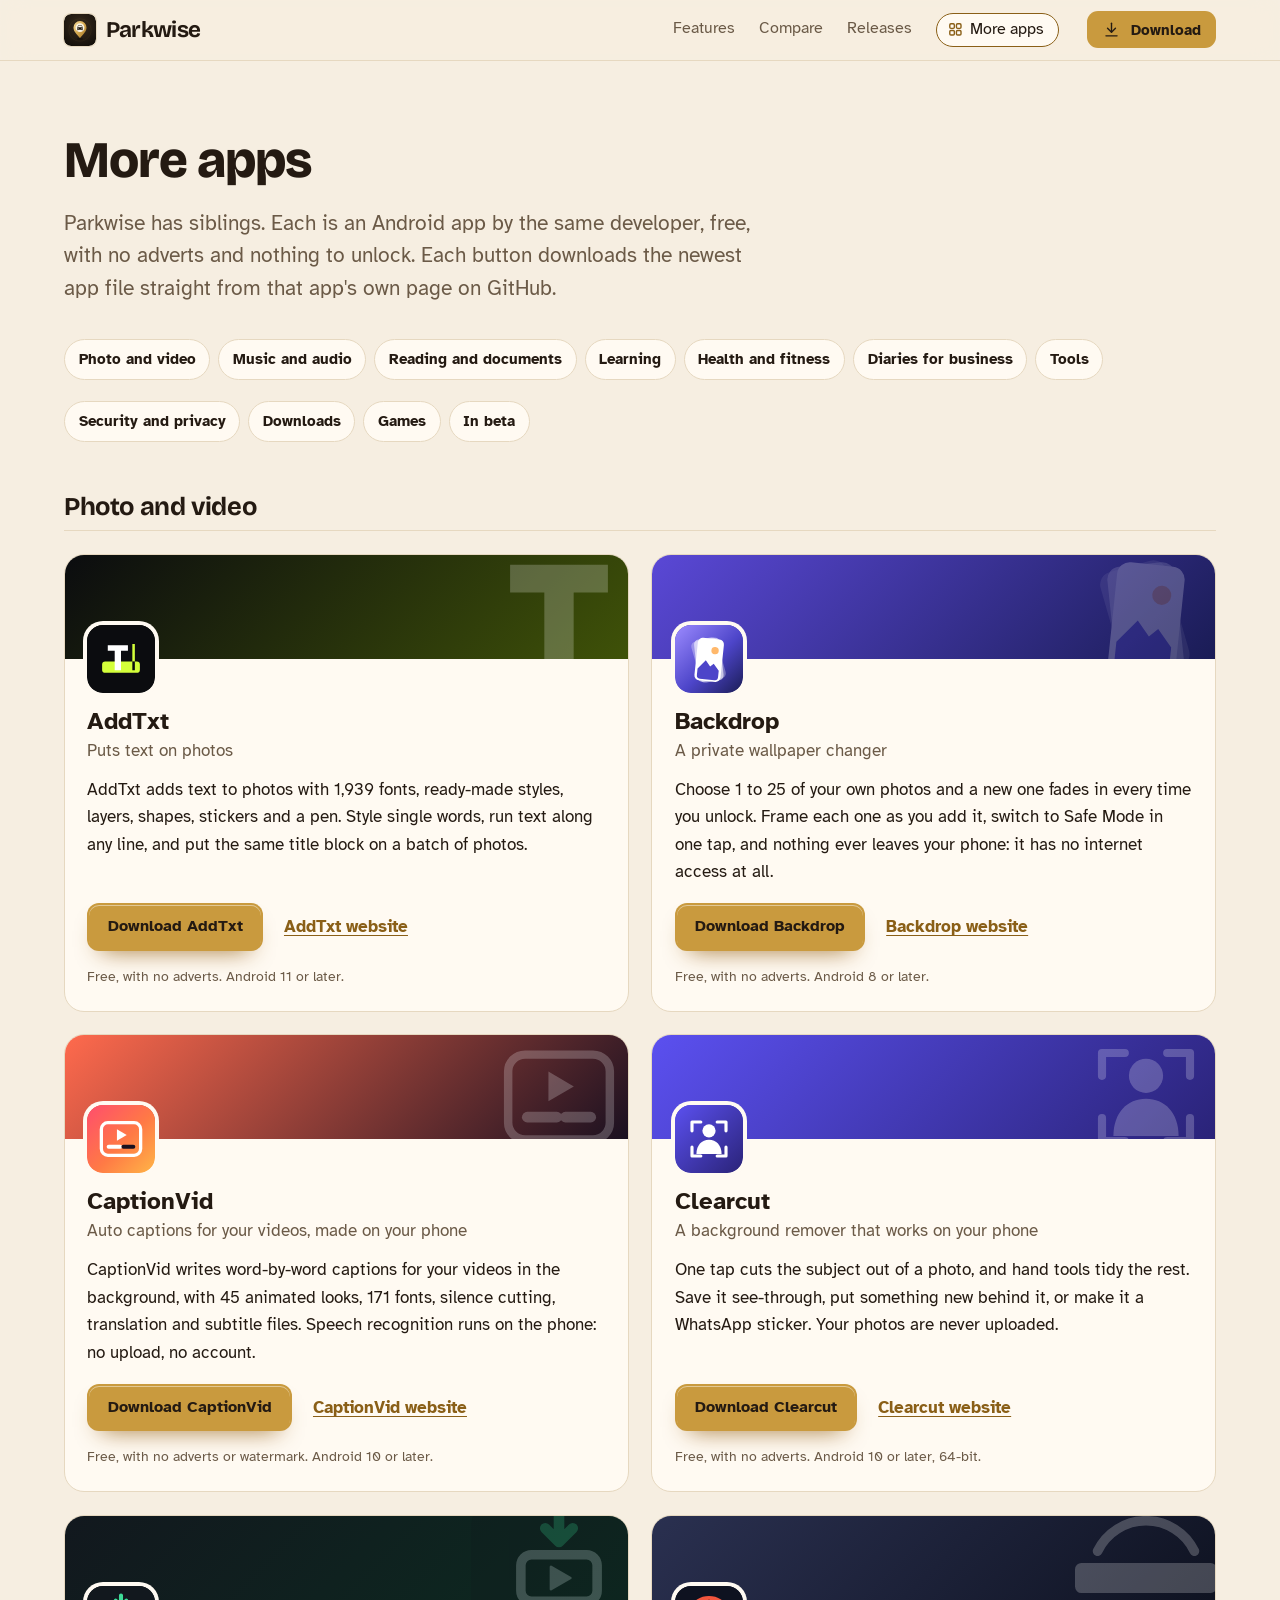
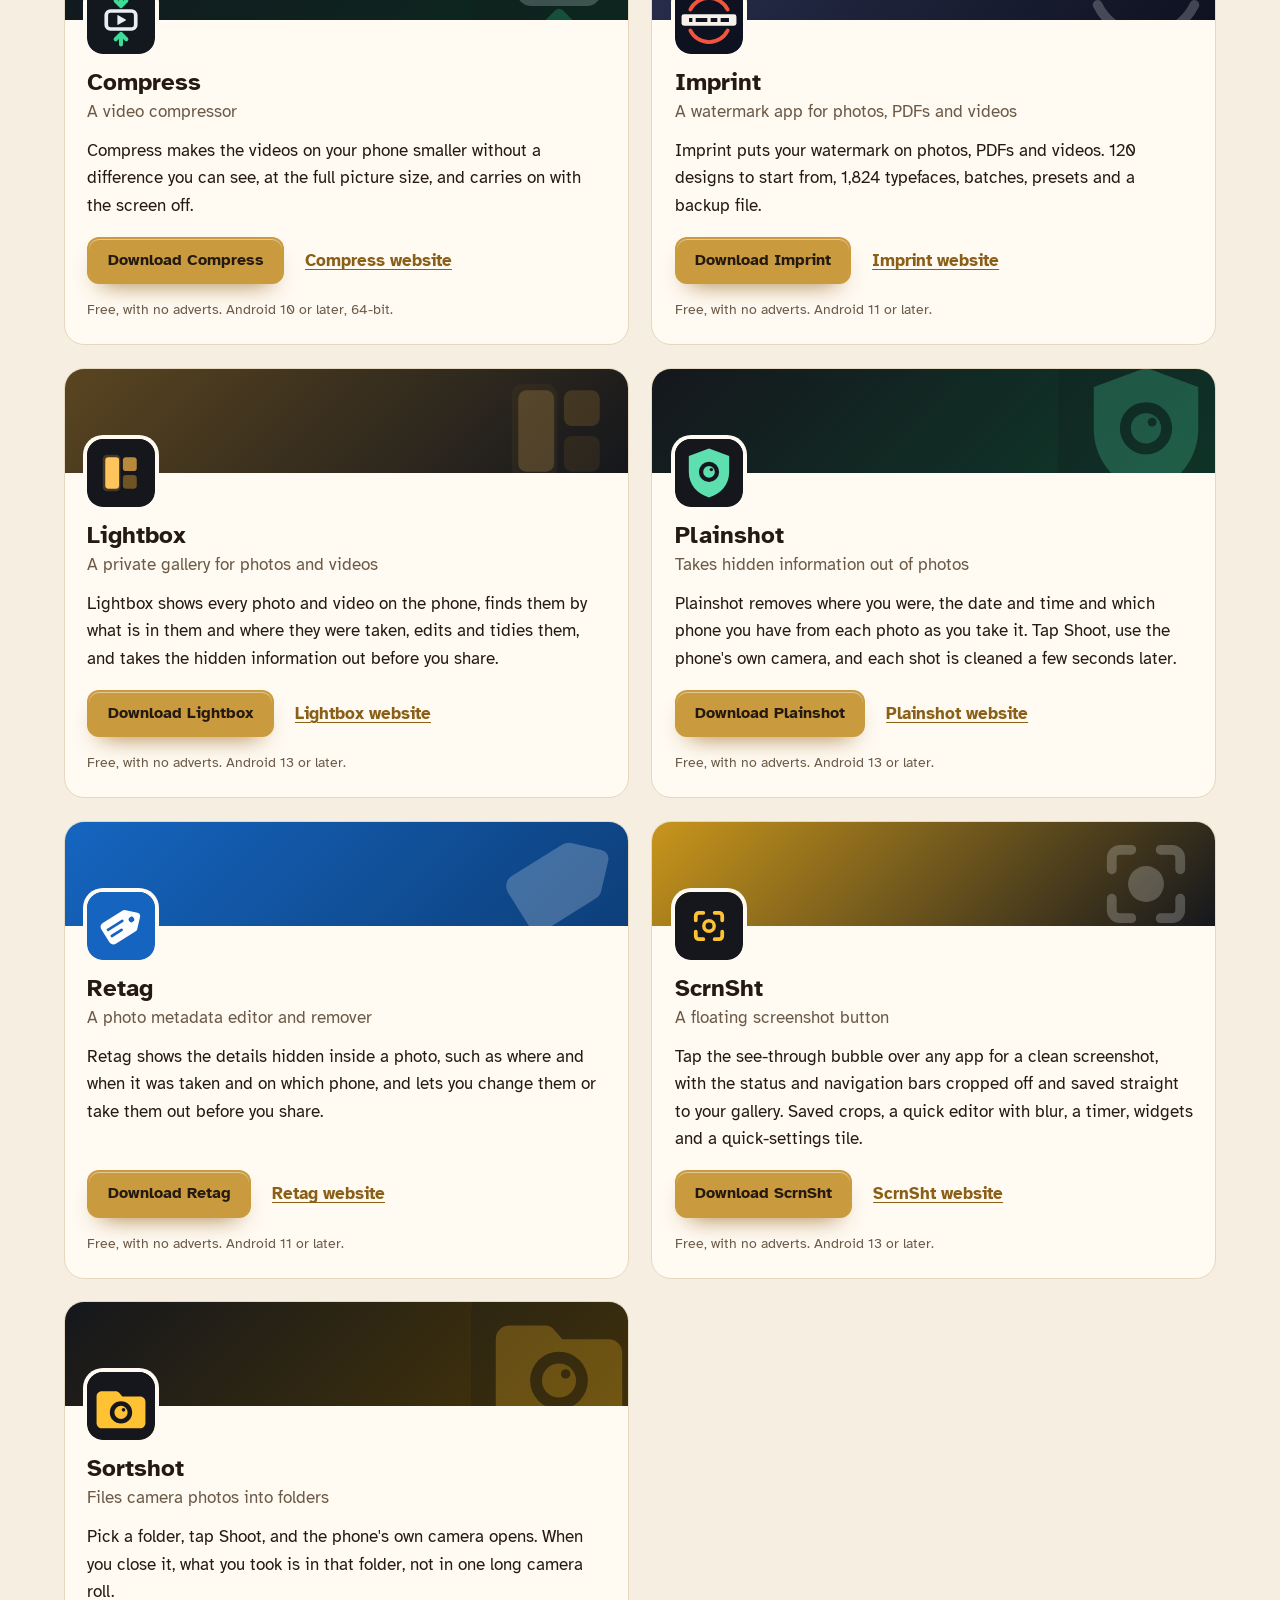
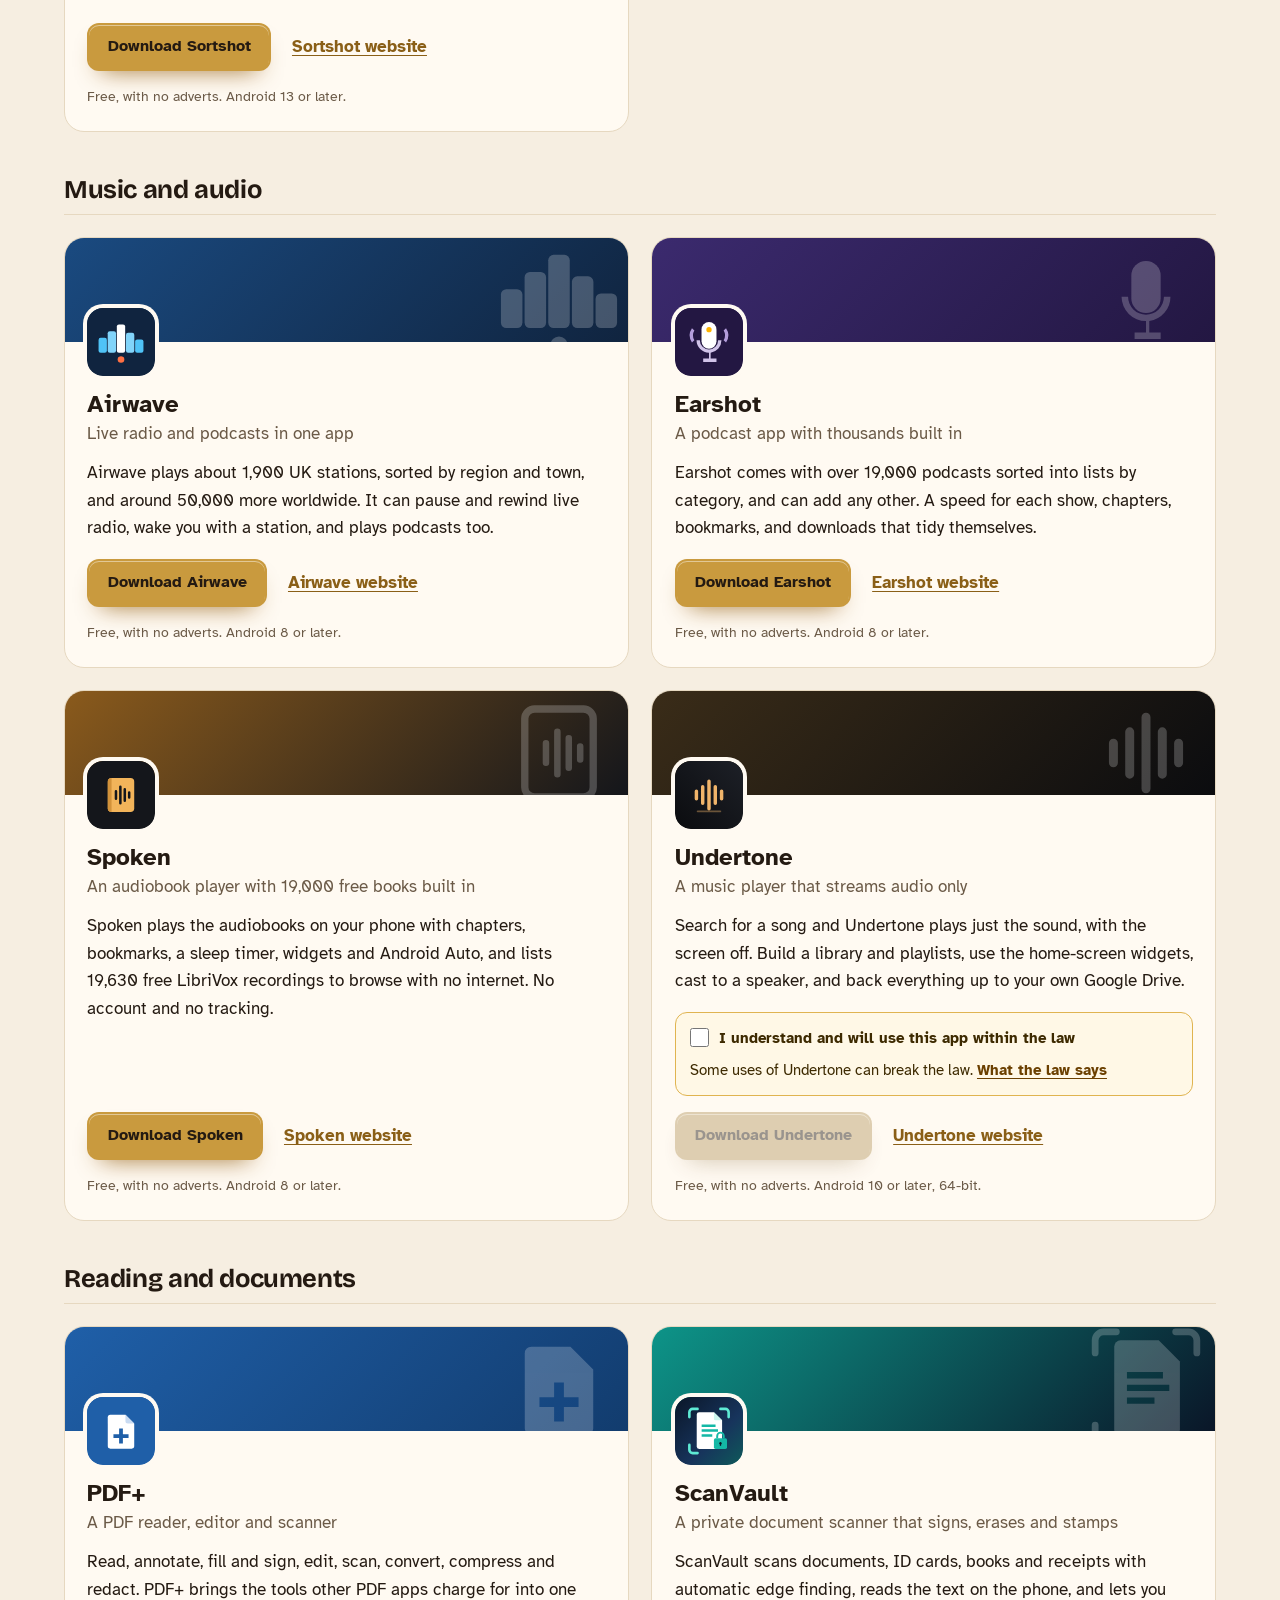
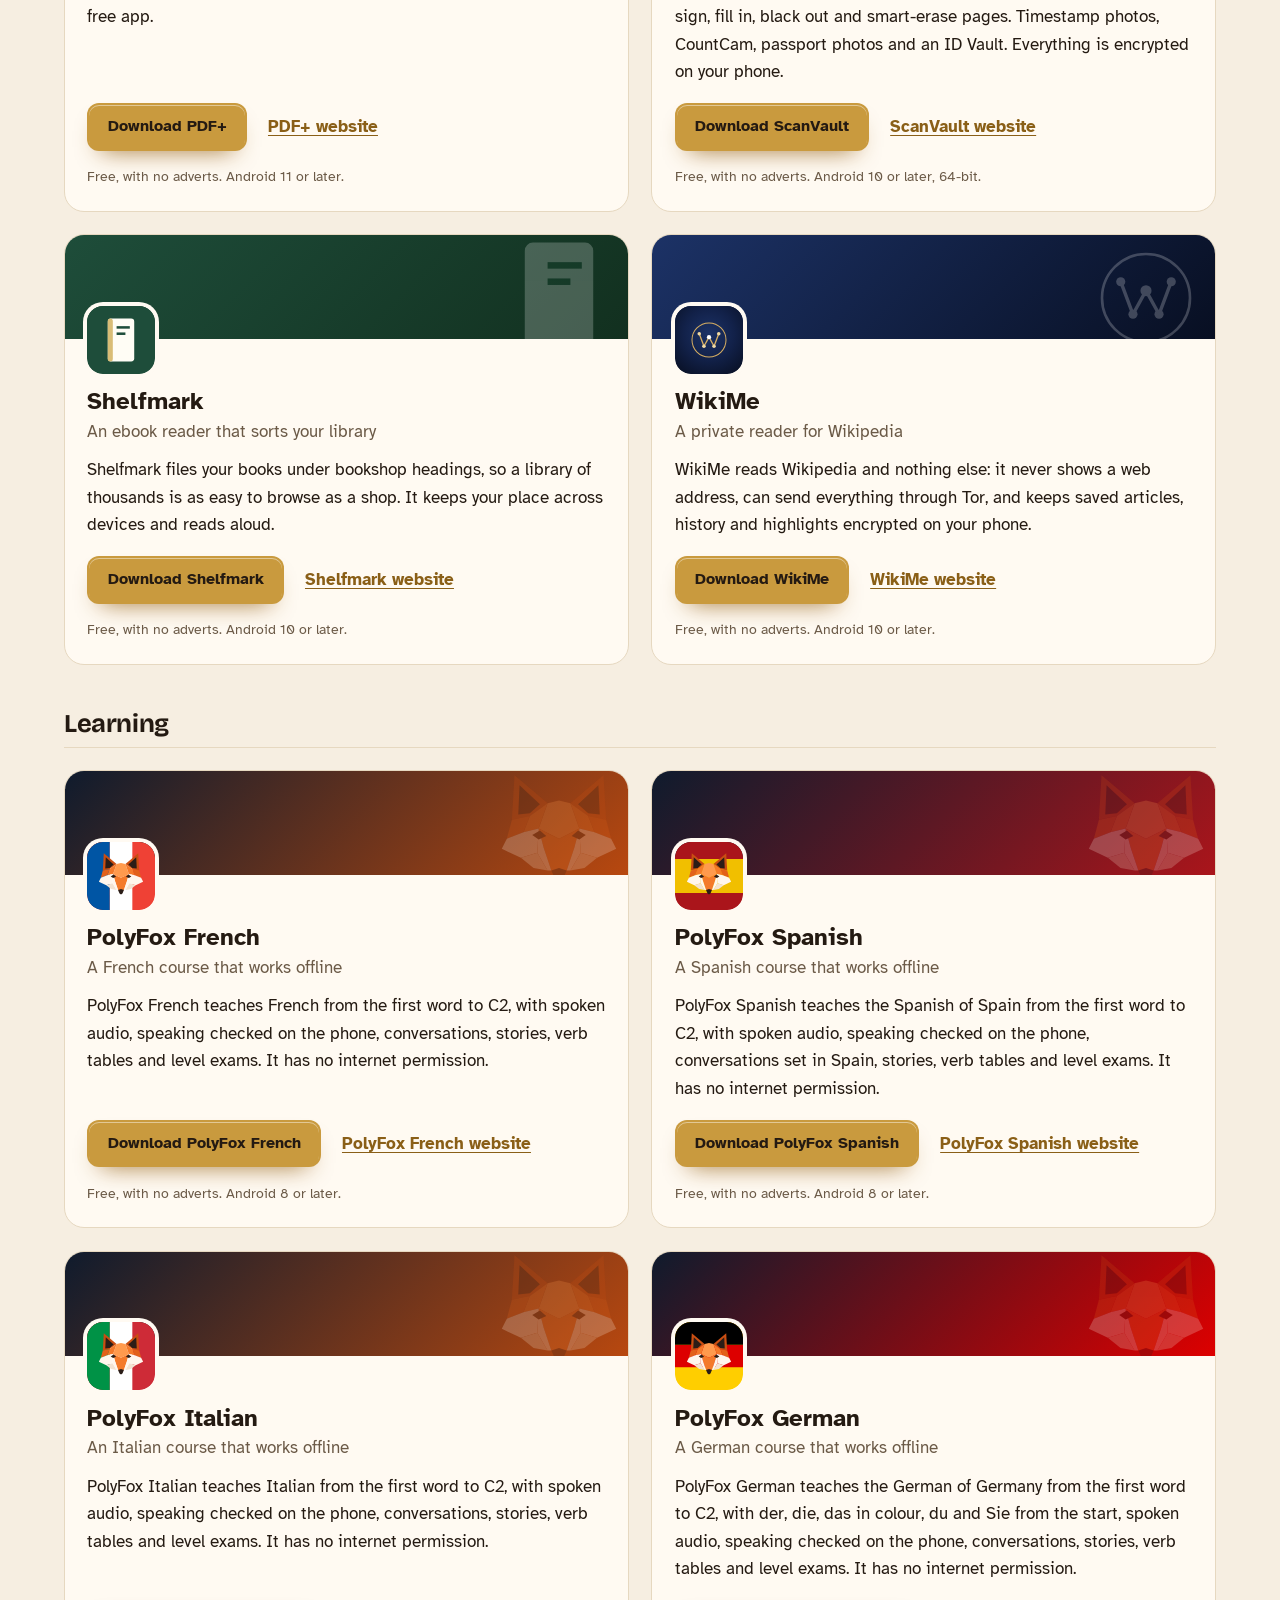
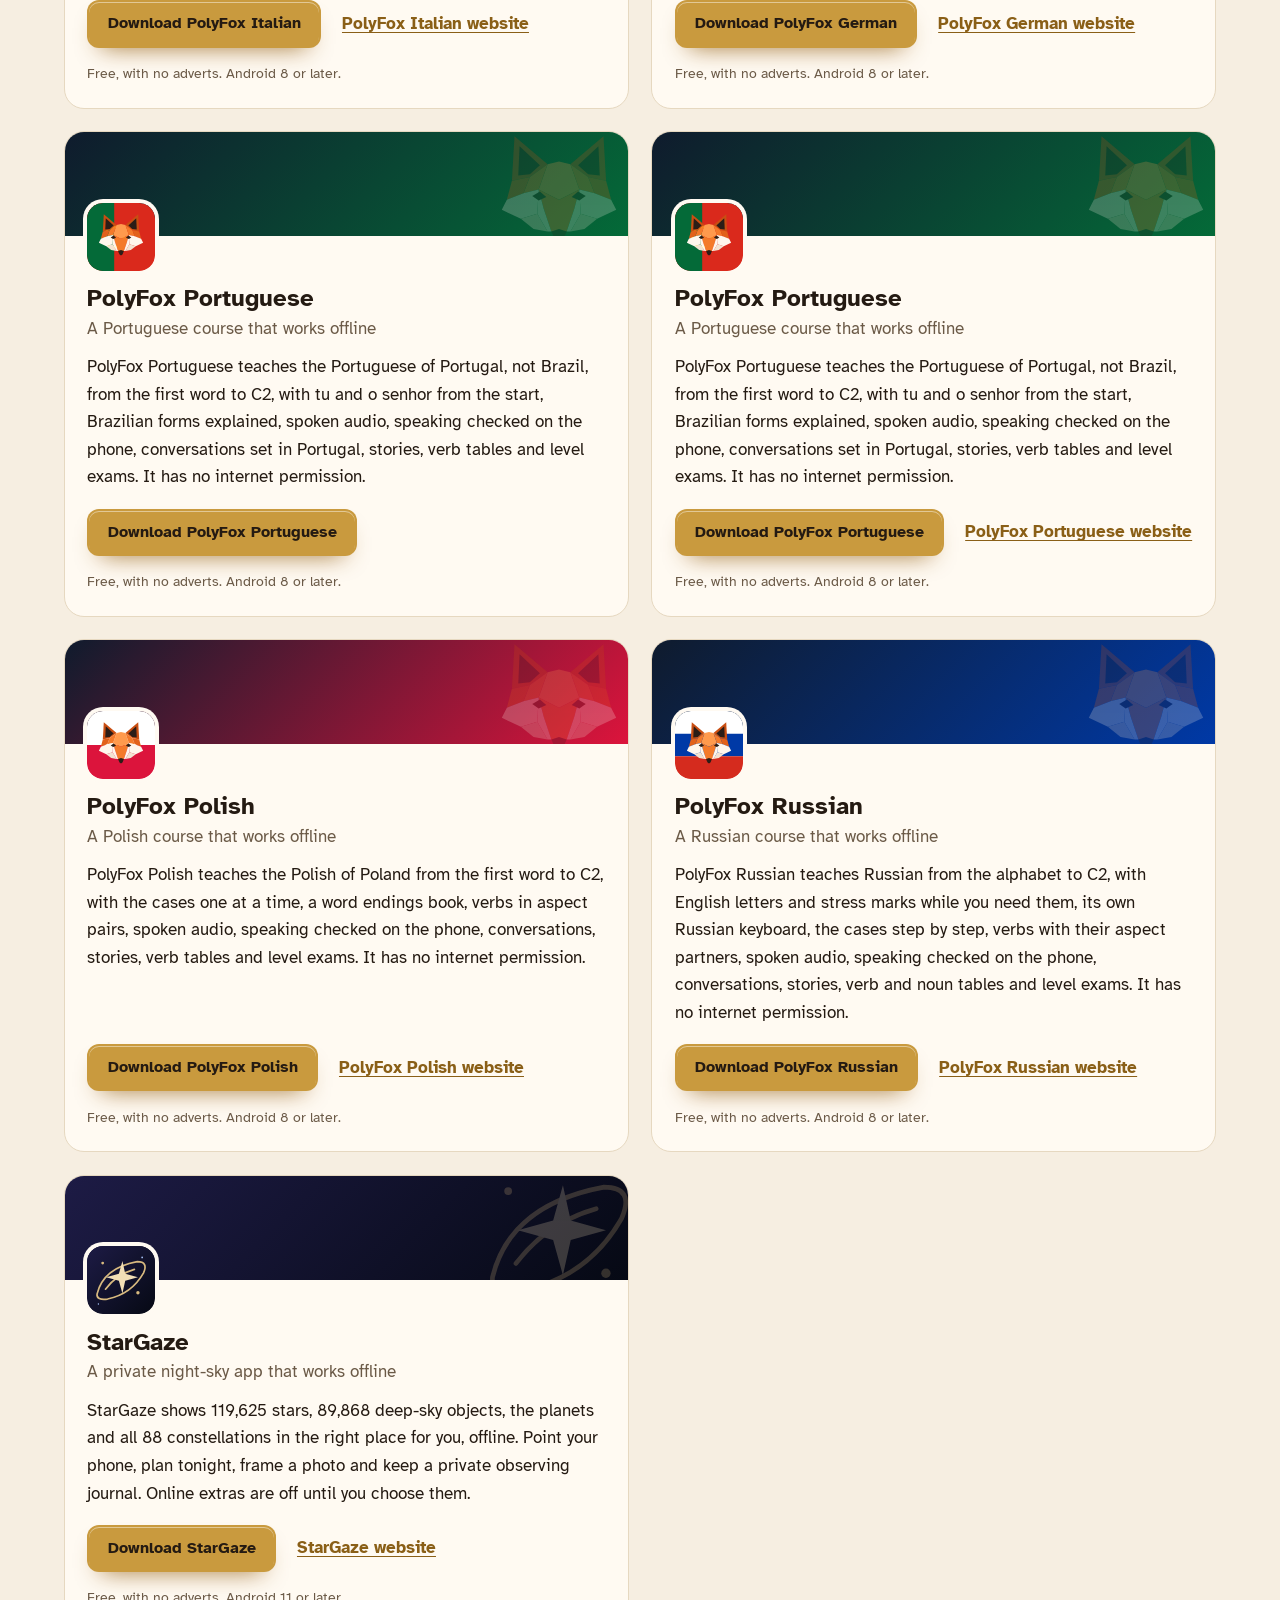
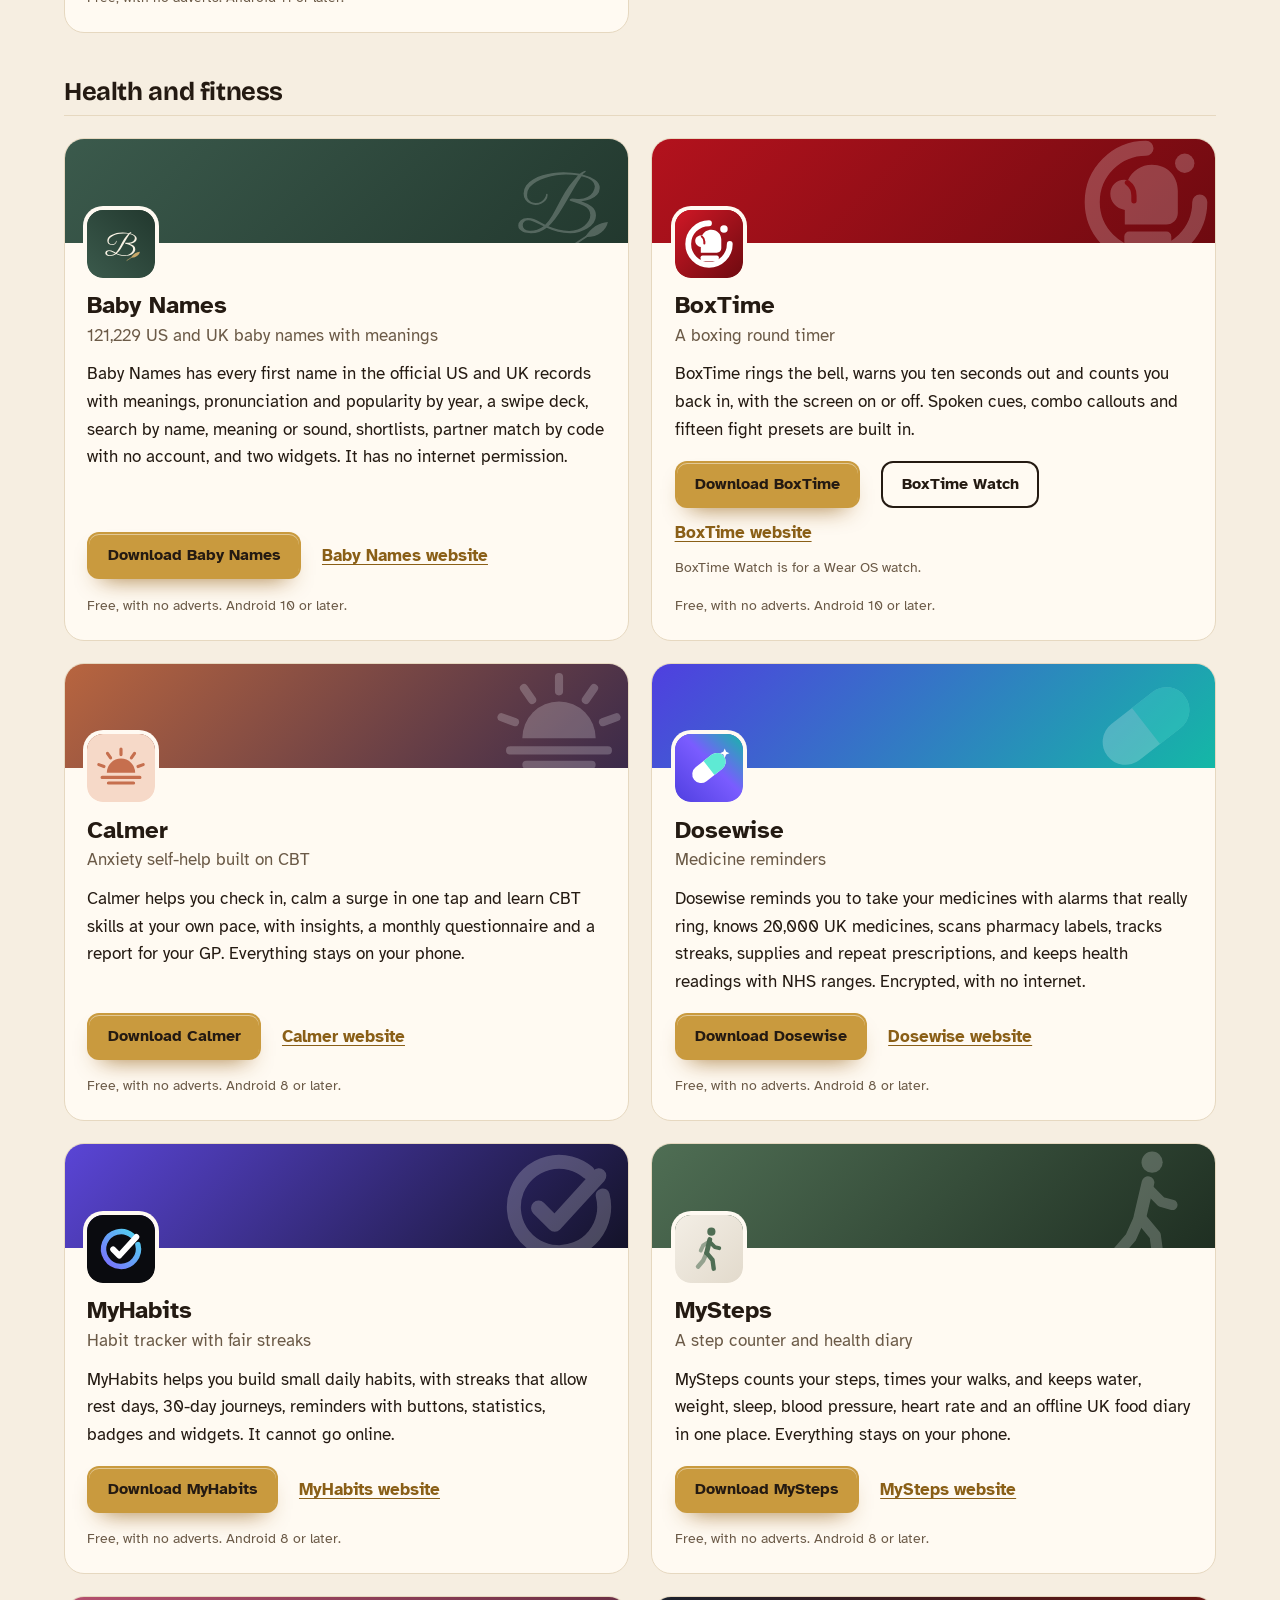
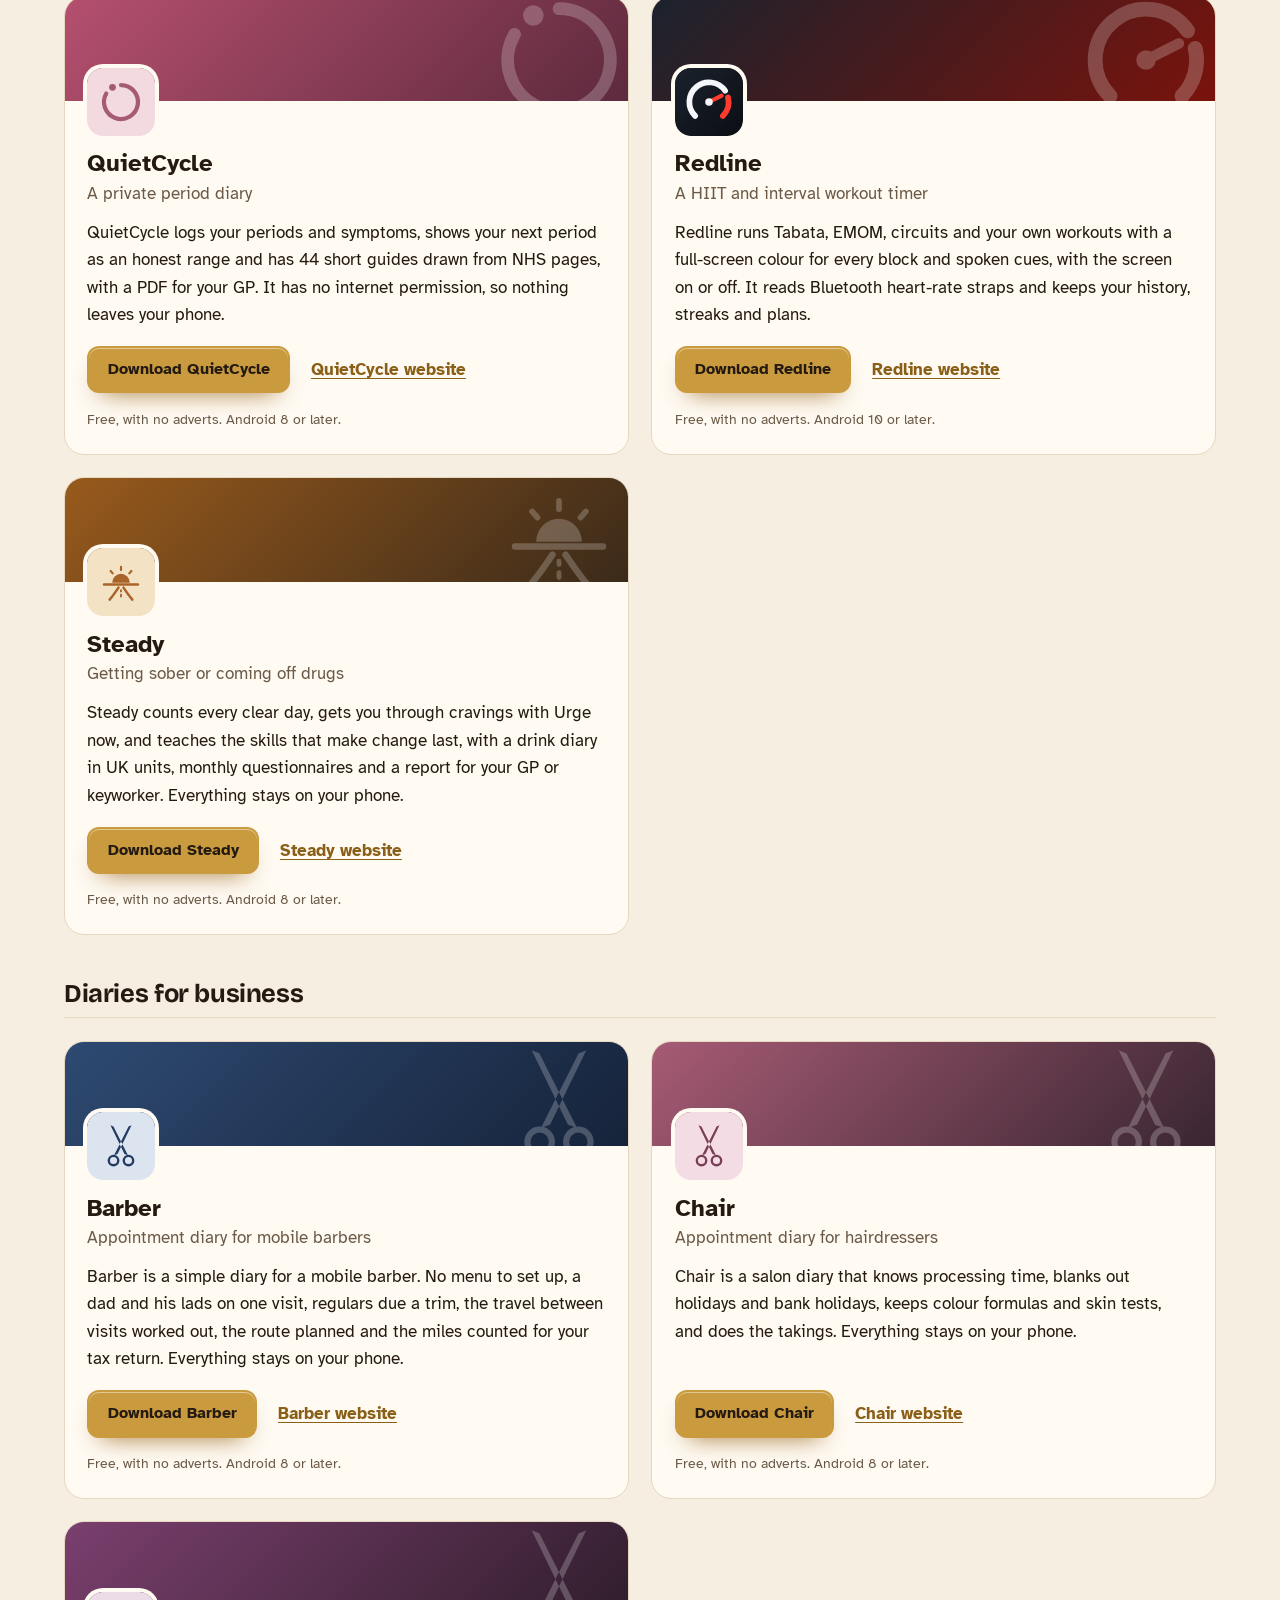
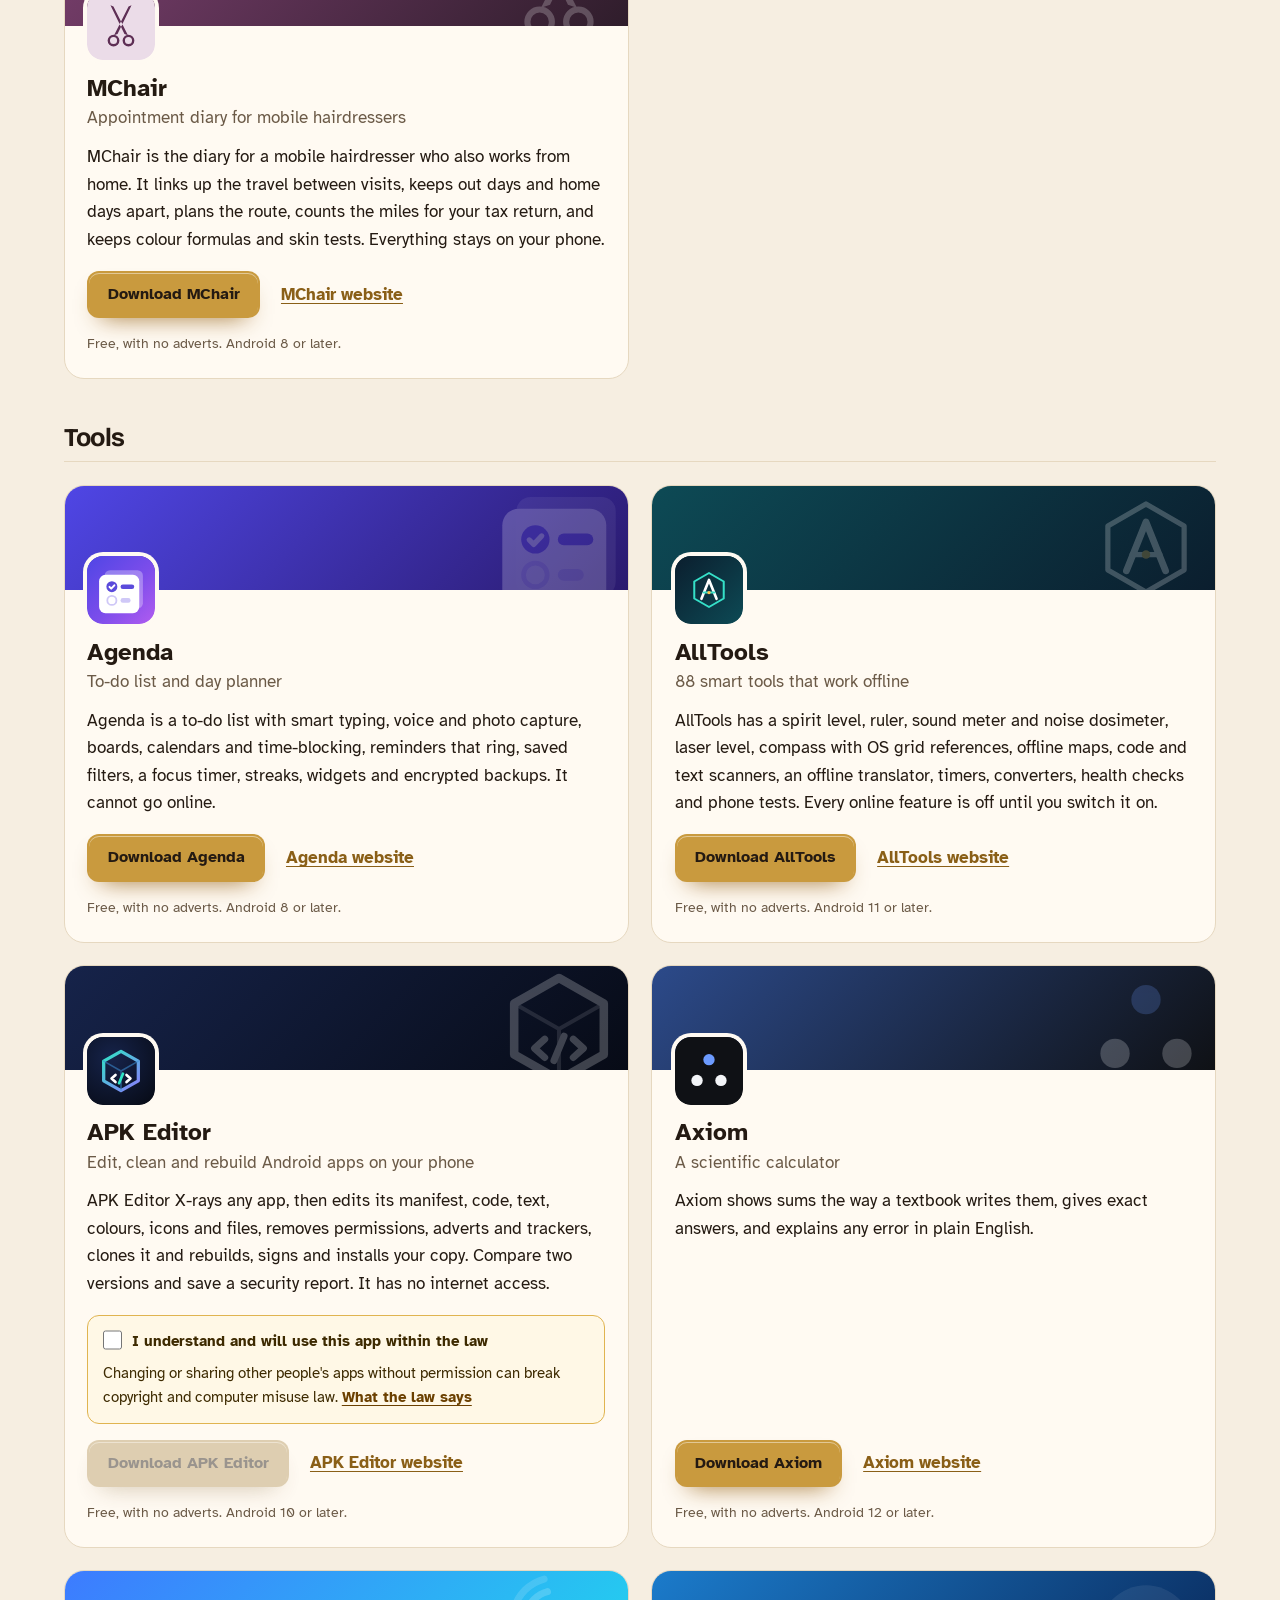
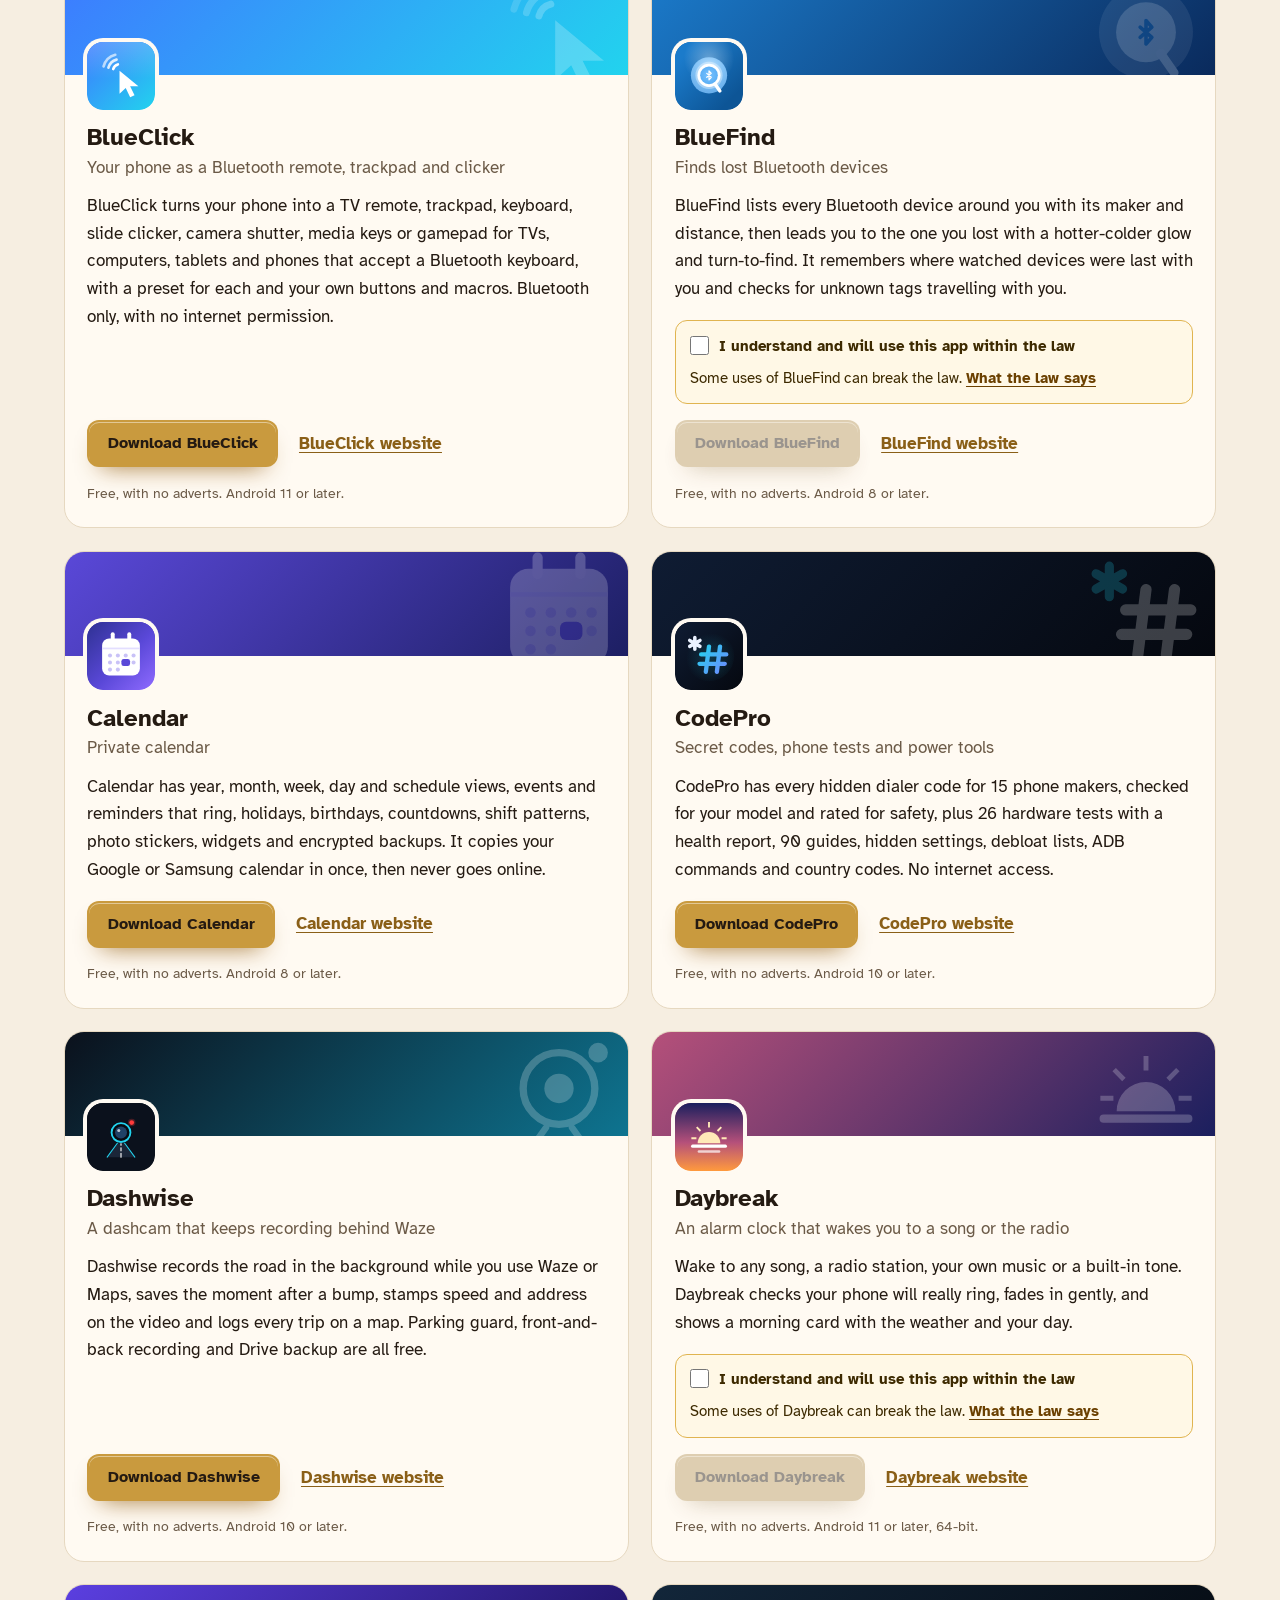
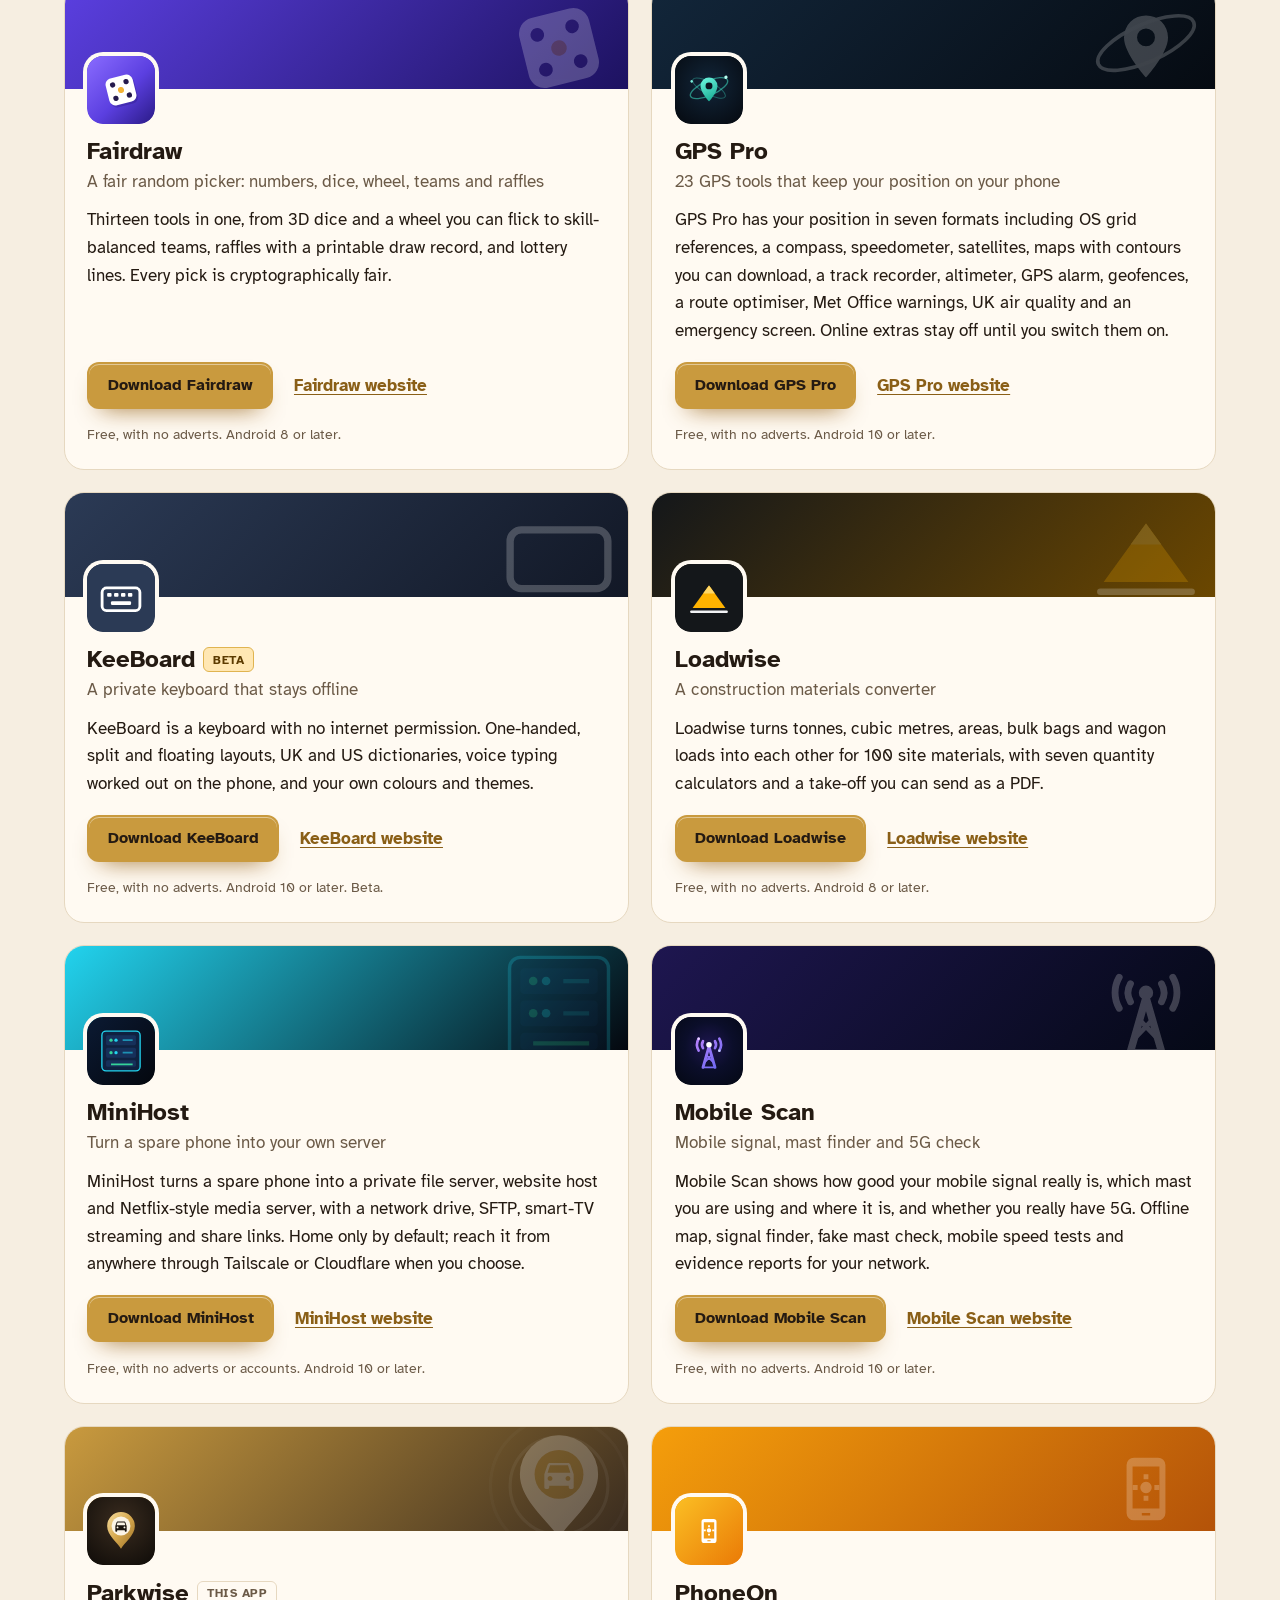
==== commit fcc99cd5: "More apps: add BlueClick" ====
--- a/more-apps.html
+++ b/more-apps.html
@@ -4,7 +4,7 @@
 <meta charset="utf-8">
 <meta name="viewport" content="width=device-width, initial-scale=1">
 <title>More free Android apps from the maker of Parkwise</title>
-<meta name="description" content="All 97 free Android apps from the maker of Parkwise, in one list by category, each with its download and a link to its website.">
+<meta name="description" content="All 98 free Android apps from the maker of Parkwise, in one list by category, each with its download and a link to its website.">
 <meta name="author" content="Jonathan Jackson">
 <link rel="canonical" href="https://customgpter.github.io/parkwise/more-apps.html">
 <meta name="theme-color" content="#f6eee1" media="(prefers-color-scheme: light)">
@@ -12,7 +12,7 @@
 <meta property="og:type" content="website">
 <meta property="og:site_name" content="Parkwise">
 <meta property="og:title" content="More free Android apps from the maker of Parkwise">
-<meta property="og:description" content="All 97 free Android apps from the maker of Parkwise, in one list by category, each with its download and a link to its website.">
+<meta property="og:description" content="All 98 free Android apps from the maker of Parkwise, in one list by category, each with its download and a link to its website.">
 <meta property="og:url" content="https://customgpter.github.io/parkwise/more-apps.html">
 <meta property="og:image" content="https://customgpter.github.io/parkwise/assets/og.png">
 <meta property="og:image:width" content="1200">
@@ -26,7 +26,7 @@
 <link rel="preload" href="./assets/fonts/atkinson-hyperlegible-latin-400-normal.woff2" as="font" type="font/woff2" crossorigin>
 <link rel="stylesheet" href="./assets/site.css?v=1">
 <link rel="stylesheet" href="./assets/house.css?v=1">
-<script type="application/ld+json">{"@context":"https://schema.org","@type":"ItemList","name":"Apps from the maker of Parkwise","url":"https://customgpter.github.io/parkwise/more-apps.html","itemListElement":[{"@type":"ListItem","position":1,"name":"AddTxt","url":"https://customgpter.github.io/addtxt/"},{"@type":"ListItem","position":2,"name":"Backdrop","url":"https://customgpter.github.io/backdrop/"},{"@type":"ListItem","position":3,"name":"CaptionVid","url":"https://customgpter.github.io/captionvid/"},{"@type":"ListItem","position":4,"name":"Clearcut","url":"https://customgpter.github.io/clearcut/"},{"@type":"ListItem","position":5,"name":"Compress","url":"https://customgpter.github.io/compress/"},{"@type":"ListItem","position":6,"name":"Imprint","url":"https://customgpter.github.io/imprint/"},{"@type":"ListItem","position":7,"name":"Lightbox","url":"https://customgpter.github.io/lightbox/"},{"@type":"ListItem","position":8,"name":"Plainshot","url":"https://customgpter.github.io/plainshot/"},{"@type":"ListItem","position":9,"name":"Retag","url":"https://customgpter.github.io/retag/"},{"@type":"ListItem","position":10,"name":"ScrnSht","url":"https://customgpter.github.io/scrnsht/"},{"@type":"ListItem","position":11,"name":"Sortshot","url":"https://customgpter.github.io/sortshot/"},{"@type":"ListItem","position":12,"name":"Airwave","url":"https://customgpter.github.io/airwave/"},{"@type":"ListItem","position":13,"name":"Earshot","url":"https://customgpter.github.io/earshot/"},{"@type":"ListItem","position":14,"name":"Spoken","url":"https://customgpter.github.io/spoken/"},{"@type":"ListItem","position":15,"name":"Undertone","url":"https://customgpter.github.io/undertone/"},{"@type":"ListItem","position":16,"name":"PDF+","url":"https://customgpter.github.io/pdfplus/"},{"@type":"ListItem","position":17,"name":"ScanVault","url":"https://customgpter.github.io/scanvault/"},{"@type":"ListItem","position":18,"name":"Shelfmark","url":"https://customgpter.github.io/shelfmark/"},{"@type":"ListItem","position":19,"name":"WikiMe","url":"https://customgpter.github.io/wikime/"},{"@type":"ListItem","position":20,"name":"PolyFox French","url":"https://customgpter.github.io/polyfox/"},{"@type":"ListItem","position":21,"name":"PolyFox German","url":"https://customgpter.github.io/polyfox-german/"},{"@type":"ListItem","position":22,"name":"PolyFox Portuguese","url":"https://customgpter.github.io/polyfox-portuguese/"},{"@type":"ListItem","position":23,"name":"PolyFox Polish","url":"https://customgpter.github.io/polyfox-polish/"},{"@type":"ListItem","position":24,"name":"PolyFox Russian","url":"https://customgpter.github.io/polyfox-russian/"},{"@type":"ListItem","position":25,"name":"StarGaze","url":"https://customgpter.github.io/stargaze/"},{"@type":"ListItem","position":26,"name":"Baby Names","url":"https://customgpter.github.io/babynames/"},{"@type":"ListItem","position":27,"name":"BoxTime","url":"https://customgpter.github.io/boxtime/"},{"@type":"ListItem","position":28,"name":"Calmer","url":"https://customgpter.github.io/calmer/"},{"@type":"ListItem","position":29,"name":"Dosewise","url":"https://customgpter.github.io/dosewise/"},{"@type":"ListItem","position":30,"name":"MyHabits","url":"https://customgpter.github.io/myhabits/"},{"@type":"ListItem","position":31,"name":"MySteps","url":"https://customgpter.github.io/mysteps/"},{"@type":"ListItem","position":32,"name":"QuietCycle","url":"https://customgpter.github.io/quietcycle/"},{"@type":"ListItem","position":33,"name":"Redline","url":"https://customgpter.github.io/redline/"},{"@type":"ListItem","position":34,"name":"Steady","url":"https://customgpter.github.io/steady/"},{"@type":"ListItem","position":35,"name":"Barber","url":"https://customgpter.github.io/barber/"},{"@type":"ListItem","position":36,"name":"Chair","url":"https://customgpter.github.io/chair/"},{"@type":"ListItem","position":37,"name":"MChair","url":"https://customgpter.github.io/mchair/"},{"@type":"ListItem","position":38,"name":"Agenda","url":"https://customgpter.github.io/agenda/"},{"@type":"ListItem","position":39,"name":"AllTools","url":"https://customgpter.github.io/alltools/"},{"@type":"ListItem","position":40,"name":"APK Editor","url":"https://customgpter.github.io/apkeditor/"},{"@type":"ListItem","position":41,"name":"Axiom","url":"https://customgpter.github.io/axiom/"},{"@type":"ListItem","position":42,"name":"BlueFind","url":"https://customgpter.github.io/bluefind/"},{"@type":"ListItem","position":43,"name":"Calendar","url":"https://customgpter.github.io/calendar/"},{"@type":"ListItem","position":44,"name":"CodePro","url":"https://customgpter.github.io/codepro/"},{"@type":"ListItem","position":45,"name":"Dashwise","url":"https://customgpter.github.io/dashwise/"},{"@type":"ListItem","position":46,"name":"Daybreak","url":"https://customgpter.github.io/daybreak/"},{"@type":"ListItem","position":47,"name":"Fairdraw","url":"https://customgpter.github.io/fairdraw/"},{"@type":"ListItem","position":48,"name":"GPS Pro","url":"https://customgpter.github.io/gpspro/"},{"@type":"ListItem","position":49,"name":"KeeBoard","url":"https://customgpter.github.io/keeboard/"},{"@type":"ListItem","position":50,"name":"Loadwise","url":"https://customgpter.github.io/loadwise/"},{"@type":"ListItem","position":51,"name":"MiniHost","url":"https://customgpter.github.io/minihost/"},{"@type":"ListItem","position":52,"name":"Mobile Scan","url":"https://customgpter.github.io/mobilescan/"},{"@type":"ListItem","position":53,"name":"Parkwise","url":"https://customgpter.github.io/parkwise/"},{"@type":"ListItem","position":54,"name":"Pocketmind","url":"https://customgpter.github.io/pocketmind/"},{"@type":"ListItem","position":55,"name":"Refine","url":"https://customgpter.github.io/refine/"},{"@type":"ListItem","position":56,"name":"Shiftwise","url":"https://customgpter.github.io/shiftwise/"},{"@type":"ListItem","position":57,"name":"SimpleCalc","url":"https://customgpter.github.io/simplecalc/"},{"@type":"ListItem","position":58,"name":"Skyline","url":"https://customgpter.github.io/skyline/"},{"@type":"ListItem","position":59,"name":"Slipway","url":"https://customgpter.github.io/slipway/"},{"@type":"ListItem","position":60,"name":"Tagger","url":"https://customgpter.github.io/tagger/"},{"@type":"ListItem","position":61,"name":"TotalClean","url":"https://customgpter.github.io/totalclean/"},{"@type":"ListItem","position":62,"name":"TVLink","url":"https://customgpter.github.io/tvlink/"},{"@type":"ListItem","position":63,"name":"Unbox","url":"https://customgpter.github.io/unbox/"},{"@type":"ListItem","position":64,"name":"WhatsKeep","url":"https://customgpter.github.io/whatskeep/"},{"@type":"ListItem","position":65,"name":"WiFi Scan","url":"https://customgpter.github.io/wifiscan/"},{"@type":"ListItem","position":66,"name":"Auditly","url":"https://customgpter.github.io/auditly/"},{"@type":"ListItem","position":67,"name":"Backchannel","url":"https://customgpter.github.io/backchannel/"},{"@type":"ListItem","position":68,"name":"ENotes","url":"https://customgpter.github.io/enotes/"},{"@type":"ListItem","position":69,"name":"FindMe","url":"https://customgpter.github.io/findme/"},{"@type":"ListItem","position":70,"name":"iLock","url":"https://customgpter.github.io/ilock/"},{"@type":"ListItem","position":71,"name":"ImSafe","url":"https://customgpter.github.io/imsafe/"},{"@type":"ListItem","position":72,"name":"IShred","url":"https://customgpter.github.io/ishred/"},{"@type":"ListItem","position":73,"name":"LockBox","url":"https://customgpter.github.io/lockbox/"},{"@type":"ListItem","position":74,"name":"PassVault","url":"https://customgpter.github.io/passvault/"},{"@type":"ListItem","position":75,"name":"SpyFind","url":"https://customgpter.github.io/spyfind/"},{"@type":"ListItem","position":76,"name":"TextWipe","url":"https://customgpter.github.io/textwipe/"},{"@type":"ListItem","position":77,"name":"Tracewire","url":"https://customgpter.github.io/tracewire/"},{"@type":"ListItem","position":78,"name":"Vigil","url":"https://customgpter.github.io/vigil/"},{"@type":"ListItem","position":79,"name":"Grab","url":"https://customgpter.github.io/grab/"},{"@type":"ListItem","position":80,"name":"Swarm","url":"https://customgpter.github.io/swarm/"},{"@type":"ListItem","position":81,"name":"Plane Games","url":"https://customgpter.github.io/plane-games/"},{"@type":"ListItem","position":82,"name":"Ninefold","url":"https://customgpter.github.io/ninefold/"},{"@type":"ListItem","position":83,"name":"Cubewise","url":"https://customgpter.github.io/cubewise/"},{"@type":"ListItem","position":84,"name":"Tilewise","url":"https://customgpter.github.io/tilewise/"},{"@type":"ListItem","position":85,"name":"Letterwise","url":"https://customgpter.github.io/letterwise/"},{"@type":"ListItem","position":86,"name":"Kingside","url":"https://customgpter.github.io/kingside/"},{"@type":"ListItem","position":87,"name":"Deckhand","url":"https://customgpter.github.io/deckhand/"},{"@type":"ListItem","position":88,"name":"SNESForge","url":"https://customgpter.github.io/snesforge/"},{"@type":"ListItem","position":89,"name":"Fame Boy","url":"https://customgpter.github.io/fameboy/"},{"@type":"ListItem","position":90,"name":"PSPPro","url":"https://customgpter.github.io/psppro/"},{"@type":"ListItem","position":91,"name":"MegaGen","url":"https://customgpter.github.io/megagen/"},{"@type":"ListItem","position":92,"name":"QVR","url":"https://customgpter.github.io/qvr/"},{"@type":"ListItem","position":93,"name":"QVR Watch","url":"https://customgpter.github.io/qvr-watch/"},{"@type":"ListItem","position":94,"name":"QVRLite","url":"https://customgpter.github.io/qvrlite/"},{"@type":"ListItem","position":95,"name":"Onionz","url":"https://customgpter.github.io/onionz/"},{"@type":"ListItem","position":96,"name":"OnionzWeb","url":"https://customgpter.github.io/onionzweb/"}]}</script>
+<script type="application/ld+json">{"@context":"https://schema.org","@type":"ItemList","name":"Apps from the maker of Parkwise","url":"https://customgpter.github.io/parkwise/more-apps.html","itemListElement":[{"@type":"ListItem","position":1,"name":"AddTxt","url":"https://customgpter.github.io/addtxt/"},{"@type":"ListItem","position":2,"name":"Backdrop","url":"https://customgpter.github.io/backdrop/"},{"@type":"ListItem","position":3,"name":"CaptionVid","url":"https://customgpter.github.io/captionvid/"},{"@type":"ListItem","position":4,"name":"Clearcut","url":"https://customgpter.github.io/clearcut/"},{"@type":"ListItem","position":5,"name":"Compress","url":"https://customgpter.github.io/compress/"},{"@type":"ListItem","position":6,"name":"Imprint","url":"https://customgpter.github.io/imprint/"},{"@type":"ListItem","position":7,"name":"Lightbox","url":"https://customgpter.github.io/lightbox/"},{"@type":"ListItem","position":8,"name":"Plainshot","url":"https://customgpter.github.io/plainshot/"},{"@type":"ListItem","position":9,"name":"Retag","url":"https://customgpter.github.io/retag/"},{"@type":"ListItem","position":10,"name":"ScrnSht","url":"https://customgpter.github.io/scrnsht/"},{"@type":"ListItem","position":11,"name":"Sortshot","url":"https://customgpter.github.io/sortshot/"},{"@type":"ListItem","position":12,"name":"Airwave","url":"https://customgpter.github.io/airwave/"},{"@type":"ListItem","position":13,"name":"Earshot","url":"https://customgpter.github.io/earshot/"},{"@type":"ListItem","position":14,"name":"Spoken","url":"https://customgpter.github.io/spoken/"},{"@type":"ListItem","position":15,"name":"Undertone","url":"https://customgpter.github.io/undertone/"},{"@type":"ListItem","position":16,"name":"PDF+","url":"https://customgpter.github.io/pdfplus/"},{"@type":"ListItem","position":17,"name":"ScanVault","url":"https://customgpter.github.io/scanvault/"},{"@type":"ListItem","position":18,"name":"Shelfmark","url":"https://customgpter.github.io/shelfmark/"},{"@type":"ListItem","position":19,"name":"WikiMe","url":"https://customgpter.github.io/wikime/"},{"@type":"ListItem","position":20,"name":"PolyFox French","url":"https://customgpter.github.io/polyfox/"},{"@type":"ListItem","position":21,"name":"PolyFox German","url":"https://customgpter.github.io/polyfox-german/"},{"@type":"ListItem","position":22,"name":"PolyFox Portuguese","url":"https://customgpter.github.io/polyfox-portuguese/"},{"@type":"ListItem","position":23,"name":"PolyFox Polish","url":"https://customgpter.github.io/polyfox-polish/"},{"@type":"ListItem","position":24,"name":"PolyFox Russian","url":"https://customgpter.github.io/polyfox-russian/"},{"@type":"ListItem","position":25,"name":"StarGaze","url":"https://customgpter.github.io/stargaze/"},{"@type":"ListItem","position":26,"name":"Baby Names","url":"https://customgpter.github.io/babynames/"},{"@type":"ListItem","position":27,"name":"BoxTime","url":"https://customgpter.github.io/boxtime/"},{"@type":"ListItem","position":28,"name":"Calmer","url":"https://customgpter.github.io/calmer/"},{"@type":"ListItem","position":29,"name":"Dosewise","url":"https://customgpter.github.io/dosewise/"},{"@type":"ListItem","position":30,"name":"MyHabits","url":"https://customgpter.github.io/myhabits/"},{"@type":"ListItem","position":31,"name":"MySteps","url":"https://customgpter.github.io/mysteps/"},{"@type":"ListItem","position":32,"name":"QuietCycle","url":"https://customgpter.github.io/quietcycle/"},{"@type":"ListItem","position":33,"name":"Redline","url":"https://customgpter.github.io/redline/"},{"@type":"ListItem","position":34,"name":"Steady","url":"https://customgpter.github.io/steady/"},{"@type":"ListItem","position":35,"name":"Barber","url":"https://customgpter.github.io/barber/"},{"@type":"ListItem","position":36,"name":"Chair","url":"https://customgpter.github.io/chair/"},{"@type":"ListItem","position":37,"name":"MChair","url":"https://customgpter.github.io/mchair/"},{"@type":"ListItem","position":38,"name":"Agenda","url":"https://customgpter.github.io/agenda/"},{"@type":"ListItem","position":39,"name":"AllTools","url":"https://customgpter.github.io/alltools/"},{"@type":"ListItem","position":40,"name":"APK Editor","url":"https://customgpter.github.io/apkeditor/"},{"@type":"ListItem","position":41,"name":"Axiom","url":"https://customgpter.github.io/axiom/"},{"@type":"ListItem","position":42,"name":"BlueClick","url":"https://customgpter.github.io/blueclick/"},{"@type":"ListItem","position":43,"name":"BlueFind","url":"https://customgpter.github.io/bluefind/"},{"@type":"ListItem","position":44,"name":"Calendar","url":"https://customgpter.github.io/calendar/"},{"@type":"ListItem","position":45,"name":"CodePro","url":"https://customgpter.github.io/codepro/"},{"@type":"ListItem","position":46,"name":"Dashwise","url":"https://customgpter.github.io/dashwise/"},{"@type":"ListItem","position":47,"name":"Daybreak","url":"https://customgpter.github.io/daybreak/"},{"@type":"ListItem","position":48,"name":"Fairdraw","url":"https://customgpter.github.io/fairdraw/"},{"@type":"ListItem","position":49,"name":"GPS Pro","url":"https://customgpter.github.io/gpspro/"},{"@type":"ListItem","position":50,"name":"KeeBoard","url":"https://customgpter.github.io/keeboard/"},{"@type":"ListItem","position":51,"name":"Loadwise","url":"https://customgpter.github.io/loadwise/"},{"@type":"ListItem","position":52,"name":"MiniHost","url":"https://customgpter.github.io/minihost/"},{"@type":"ListItem","position":53,"name":"Mobile Scan","url":"https://customgpter.github.io/mobilescan/"},{"@type":"ListItem","position":54,"name":"Parkwise","url":"https://customgpter.github.io/parkwise/"},{"@type":"ListItem","position":55,"name":"Pocketmind","url":"https://customgpter.github.io/pocketmind/"},{"@type":"ListItem","position":56,"name":"Refine","url":"https://customgpter.github.io/refine/"},{"@type":"ListItem","position":57,"name":"Shiftwise","url":"https://customgpter.github.io/shiftwise/"},{"@type":"ListItem","position":58,"name":"SimpleCalc","url":"https://customgpter.github.io/simplecalc/"},{"@type":"ListItem","position":59,"name":"Skyline","url":"https://customgpter.github.io/skyline/"},{"@type":"ListItem","position":60,"name":"Slipway","url":"https://customgpter.github.io/slipway/"},{"@type":"ListItem","position":61,"name":"Tagger","url":"https://customgpter.github.io/tagger/"},{"@type":"ListItem","position":62,"name":"TotalClean","url":"https://customgpter.github.io/totalclean/"},{"@type":"ListItem","position":63,"name":"TVLink","url":"https://customgpter.github.io/tvlink/"},{"@type":"ListItem","position":64,"name":"Unbox","url":"https://customgpter.github.io/unbox/"},{"@type":"ListItem","position":65,"name":"WhatsKeep","url":"https://customgpter.github.io/whatskeep/"},{"@type":"ListItem","position":66,"name":"WiFi Scan","url":"https://customgpter.github.io/wifiscan/"},{"@type":"ListItem","position":67,"name":"Auditly","url":"https://customgpter.github.io/auditly/"},{"@type":"ListItem","position":68,"name":"Backchannel","url":"https://customgpter.github.io/backchannel/"},{"@type":"ListItem","position":69,"name":"ENotes","url":"https://customgpter.github.io/enotes/"},{"@type":"ListItem","position":70,"name":"FindMe","url":"https://customgpter.github.io/findme/"},{"@type":"ListItem","position":71,"name":"iLock","url":"https://customgpter.github.io/ilock/"},{"@type":"ListItem","position":72,"name":"ImSafe","url":"https://customgpter.github.io/imsafe/"},{"@type":"ListItem","position":73,"name":"IShred","url":"https://customgpter.github.io/ishred/"},{"@type":"ListItem","position":74,"name":"LockBox","url":"https://customgpter.github.io/lockbox/"},{"@type":"ListItem","position":75,"name":"PassVault","url":"https://customgpter.github.io/passvault/"},{"@type":"ListItem","position":76,"name":"SpyFind","url":"https://customgpter.github.io/spyfind/"},{"@type":"ListItem","position":77,"name":"TextWipe","url":"https://customgpter.github.io/textwipe/"},{"@type":"ListItem","position":78,"name":"Tracewire","url":"https://customgpter.github.io/tracewire/"},{"@type":"ListItem","position":79,"name":"Vigil","url":"https://customgpter.github.io/vigil/"},{"@type":"ListItem","position":80,"name":"Grab","url":"https://customgpter.github.io/grab/"},{"@type":"ListItem","position":81,"name":"Swarm","url":"https://customgpter.github.io/swarm/"},{"@type":"ListItem","position":82,"name":"Plane Games","url":"https://customgpter.github.io/plane-games/"},{"@type":"ListItem","position":83,"name":"Ninefold","url":"https://customgpter.github.io/ninefold/"},{"@type":"ListItem","position":84,"name":"Cubewise","url":"https://customgpter.github.io/cubewise/"},{"@type":"ListItem","position":85,"name":"Tilewise","url":"https://customgpter.github.io/tilewise/"},{"@type":"ListItem","position":86,"name":"Letterwise","url":"https://customgpter.github.io/letterwise/"},{"@type":"ListItem","position":87,"name":"Kingside","url":"https://customgpter.github.io/kingside/"},{"@type":"ListItem","position":88,"name":"Deckhand","url":"https://customgpter.github.io/deckhand/"},{"@type":"ListItem","position":89,"name":"SNESForge","url":"https://customgpter.github.io/snesforge/"},{"@type":"ListItem","position":90,"name":"Fame Boy","url":"https://customgpter.github.io/fameboy/"},{"@type":"ListItem","position":91,"name":"PSPPro","url":"https://customgpter.github.io/psppro/"},{"@type":"ListItem","position":92,"name":"MegaGen","url":"https://customgpter.github.io/megagen/"},{"@type":"ListItem","position":93,"name":"QVR","url":"https://customgpter.github.io/qvr/"},{"@type":"ListItem","position":94,"name":"QVR Watch","url":"https://customgpter.github.io/qvr-watch/"},{"@type":"ListItem","position":95,"name":"QVRLite","url":"https://customgpter.github.io/qvrlite/"},{"@type":"ListItem","position":96,"name":"Onionz","url":"https://customgpter.github.io/onionz/"},{"@type":"ListItem","position":97,"name":"OnionzWeb","url":"https://customgpter.github.io/onionzweb/"}]}</script>
 <link rel="stylesheet" href="./assets/apps-list.css?v=1">
 <script src="./assets/apps-list.js?v=1" defer></script>
 </head>
@@ -87,7 +87,7 @@
 <div class="mapps-group" role="group" aria-labelledby="apps-tools"><h2 class="mapps-cat" id="apps-tools">Tools</h2>
 <ul class="mapps"><li class="mapp" style="--b:#4f46e5;--b2:#2a1a6e"><div class="mapp-cover" aria-hidden="true"><svg viewBox="0 0 108 108"><g transform="translate(54 56) scale(1.45) translate(-52 -56)"><rect x="34" y="33" width="42" height="42" rx="6" fill="#fff" fill-opacity=".3"/><rect x="28" y="38" width="44" height="42" rx="7" fill="#fff" fill-opacity=".95"/><circle cx="42" cy="51" r="6" fill="#5b4bdb"/><path d="M39.4 51.2l1.9 1.9 3.4-3.6" stroke="#fff" stroke-width="2.2" fill="none" stroke-linecap="round" stroke-linejoin="round"/><rect x="51.5" y="48.5" width="15" height="5" rx="2.5" fill="#5b4bdb"/><circle cx="42" cy="66" r="5" fill="none" stroke="#cfc8f7" stroke-width="2"/><rect x="51.5" y="63.5" width="11" height="5" rx="2.5" fill="#cfc8f7"/></g></svg></div><div class="mapp-body"><svg class="mapp-icon" viewBox="0 0 108 108" aria-hidden="true"><defs><linearGradient id="i-agenda-agi" x1="0" y1="0" x2="1" y2="1"><stop offset="0" stop-color="#4f46e5"/><stop offset=".55" stop-color="#7c4deb"/><stop offset="1" stop-color="#b15cf0"/></linearGradient></defs><rect width="108" height="108" rx="24" fill="url(#i-agenda-agi)"/><g transform="translate(54 56) scale(1.45) translate(-52 -56)"><rect x="34" y="33" width="42" height="42" rx="6" fill="#fff" fill-opacity=".3"/><rect x="28" y="38" width="44" height="42" rx="7" fill="#fff"/><circle cx="42" cy="51" r="6" fill="#5b4bdb"/><path d="M39.4 51.2l1.9 1.9 3.4-3.6" stroke="#fff" stroke-width="2.2" fill="none" stroke-linecap="round" stroke-linejoin="round"/><rect x="51.5" y="48.5" width="15" height="5" rx="2.5" fill="#5b4bdb"/><circle cx="42" cy="66" r="5" fill="none" stroke="#cfc8f7" stroke-width="2"/><rect x="51.5" y="63.5" width="11" height="5" rx="2.5" fill="#cfc8f7"/></g></svg><h3>Agenda</h3><p class="mapp-kind">To-do list and day planner</p><p class="mapp-say">Agenda is a to-do list with smart typing, voice and photo capture, boards, calendars and time-blocking, reminders that ring, saved filters, a focus timer, streaks, widgets and encrypted backups. It cannot go online.</p><p class="mapp-go"><a class="button" href="https://github.com/CustomGPTer/agenda/releases/latest/download/Agenda.apk">Download Agenda</a><a class="mapp-site" href="https://customgpter.github.io/agenda/">Agenda website</a></p><p class="mapp-needs">Free, with no adverts. Android 8 or later.</p></div></li>
 <li class="mapp" style="--b:#0d4a55;--b2:#0b1e2e"><div class="mapp-cover" aria-hidden="true"><svg viewBox="0 0 108 108"><path d="M54 27L77.4 40.5L77.4 67.5L54 81L30.6 67.5L30.6 40.5Z" stroke="#fff" stroke-width="3.2" stroke-linejoin="round" fill="none"/><path d="M42 68L54 38L66 68" stroke="#fff" stroke-width="4.2" stroke-linecap="round" stroke-linejoin="round" fill="none"/><path d="M45.5 58L62.5 58" stroke="#fff" stroke-width="3.2" stroke-linecap="round"/><circle cx="54" cy="58" r="2.6" fill="#ffc24b"/></svg></div><div class="mapp-body"><svg class="mapp-icon" viewBox="0 0 108 108" aria-hidden="true"><defs><linearGradient id="i-alltools-atbg" x1="0" y1="0" x2="1" y2="1"><stop offset="0" stop-color="#0b1e2e"/><stop offset="1" stop-color="#0d4a55"/></linearGradient></defs><rect width="108" height="108" rx="24" fill="url(#i-alltools-atbg)"/><path d="M54 27L77.4 40.5L77.4 67.5L54 81L30.6 67.5L30.6 40.5Z" stroke="#35e0c8" stroke-width="3.2" stroke-linejoin="round" fill="none"/><path d="M42 68L54 38L66 68" stroke="#fff" stroke-width="4.2" stroke-linecap="round" stroke-linejoin="round" fill="none"/><path d="M45.5 58L62.5 58" stroke="#35e0c8" stroke-width="3.2" stroke-linecap="round"/><circle cx="54" cy="58" r="2.6" fill="#ffc24b"/></svg><h3>AllTools</h3><p class="mapp-kind">88 smart tools that work offline</p><p class="mapp-say">AllTools has a spirit level, ruler, sound meter and noise dosimeter, laser level, compass with OS grid references, offline maps, code and text scanners, an offline translator, timers, converters, health checks and phone tests. Every online feature is off until you switch it on.</p><p class="mapp-go"><a class="button" href="https://github.com/CustomGPTer/alltools/releases/latest/download/AllTools.apk">Download AllTools</a><a class="mapp-site" href="https://customgpter.github.io/alltools/">AllTools website</a></p><p class="mapp-needs">Free, with no adverts. Android 11 or later.</p></div></li><li class="mapp is-gated" style="--b:#16234a;--b2:#070b16"><div class="mapp-cover" aria-hidden="true"><svg viewBox="0 0 108 108"><g transform="translate(54 54) scale(1.25) translate(-54 -52)"><path d="M54 27L76 39.5L76 64.5L54 77L32 64.5L32 39.5Z" stroke="#fff" stroke-width="4.2" stroke-linejoin="round" fill="none"/><path d="M32 39.5L54 52L76 39.5M54 52L54 77" stroke="#fff" stroke-width="2" stroke-linecap="round" fill="none" opacity=".5"/><path d="M47 57L42 61.5L47 66M61 57L66 61.5L61 66" stroke="#fff" stroke-width="3.4" stroke-linecap="round" stroke-linejoin="round" fill="none"/><path d="M56.5 55.5L51.5 67.5" stroke="#fff" stroke-width="3.4" stroke-linecap="round"/></g></svg></div><div class="mapp-body"><svg class="mapp-icon" viewBox="0 0 108 108" aria-hidden="true"><defs><radialGradient id="i-apkeditor-aebg" cx="40" cy="34" r="96" gradientUnits="userSpaceOnUse"><stop offset="0" stop-color="#16234a"/><stop offset="1" stop-color="#070b16"/></radialGradient><linearGradient id="i-apkeditor-aehx" x1="32" y1="27" x2="76" y2="77" gradientUnits="userSpaceOnUse"><stop offset="0" stop-color="#2ee6c5"/><stop offset="1" stop-color="#8b7cff"/></linearGradient></defs><rect width="108" height="108" rx="24" fill="url(#i-apkeditor-aebg)"/><g transform="translate(54 54) scale(1.25) translate(-54 -52)"><path d="M54 27L76 39.5L76 64.5L54 77L32 64.5L32 39.5Z" stroke="url(#i-apkeditor-aehx)" stroke-width="4.2" stroke-linejoin="round" fill="none"/><path d="M32 39.5L54 52L76 39.5M54 52L54 77" stroke="#3d8fd6" stroke-width="2" stroke-linecap="round" fill="none" opacity=".55"/><path d="M47 57L42 61.5L47 66M61 57L66 61.5L61 66" stroke="#fff" stroke-width="3.4" stroke-linecap="round" stroke-linejoin="round" fill="none"/><path d="M56.5 55.5L51.5 67.5" stroke="#2ee6c5" stroke-width="3.4" stroke-linecap="round"/></g></svg><h3>APK Editor</h3><p class="mapp-kind">Edit, clean and rebuild Android apps on your phone</p><p class="mapp-say">APK Editor X-rays any app, then edits its manifest, code, text, colours, icons and files, removes permissions, adverts and trackers, clones it and rebuilds, signs and installs your copy. Compare two versions and save a security report. It has no internet access.</p><div class="mapp-law" data-gate><label><input type="checkbox"> I understand and will use this app within the law</label><p>Changing or sharing other people's apps without permission can break copyright and computer misuse law. <a href="https://customgpter.github.io/apkeditor/terms.html#law">What the law says</a></p><noscript><p>Turn on JavaScript to download, or use the <a href="https://customgpter.github.io/apkeditor/">APK Editor website</a>.</p></noscript></div><p class="mapp-go"><a class="button" data-href="https://github.com/CustomGPTer/apkeditor/releases/latest/download/APKEditor.apk" aria-disabled="true" role="link" tabindex="-1">Download APK Editor</a><a class="mapp-site" href="https://customgpter.github.io/apkeditor/">APK Editor website</a></p><p class="mapp-needs">Free, with no adverts. Android 10 or later.</p></div></li><li class="mapp" style="--b:#2c4a8a;--b2:#0f1115"><div class="mapp-cover" aria-hidden="true"><svg viewBox="0 0 108 108"><circle cx="54" cy="36" r="9" fill="#6c9bff"/><circle cx="35" cy="69" r="9" fill="#f3f5f8"/><circle cx="73" cy="69" r="9" fill="#f3f5f8"/></svg></div><div class="mapp-body"><svg class="mapp-icon" viewBox="0 0 108 108" aria-hidden="true"><rect width="108" height="108" rx="24" fill="#0f1115"/><circle cx="54" cy="36" r="9" fill="#6c9bff"/><circle cx="35" cy="69" r="9" fill="#f3f5f8"/><circle cx="73" cy="69" r="9" fill="#f3f5f8"/></svg><h3>Axiom</h3><p class="mapp-kind">A scientific calculator</p><p class="mapp-say">Axiom shows sums the way a textbook writes them, gives exact answers, and explains any error in plain English.</p><p class="mapp-go"><a class="button" href="https://github.com/CustomGPTer/axiom/releases/latest/download/Axiom.apk">Download Axiom</a><a class="mapp-site" href="https://customgpter.github.io/axiom/">Axiom website</a></p><p class="mapp-needs">Free, with no adverts. Android 12 or later.</p></div></li>
-<li class="mapp is-gated" style="--b:#1b7bcb;--b2:#0a2a5c"><div class="mapp-cover" aria-hidden="true"><svg viewBox="0 0 108 108"><circle cx="54" cy="52.92" r="28.8" fill="#fff" fill-opacity=".35"/><path d="M63 65.88L71.28 77.76" stroke="#fff" stroke-width="5.4" stroke-linecap="round"/><circle cx="54" cy="52.92" r="18.36" fill="#fff" fill-opacity=".95"/><path d="M50.4 49.75L57.6 56.09L54 60.12L54 45.72L57.6 49.75L50.4 56.09" fill="none" stroke="#1B7BCB" stroke-width="2.2" stroke-linecap="round" stroke-linejoin="round"/></svg></div><div class="mapp-body"><svg class="mapp-icon" viewBox="0 0 108 108" aria-hidden="true"><defs><linearGradient id="i-bluefind-bfa" gradientUnits="userSpaceOnUse" x1="18" y1="18" x2="90" y2="90"><stop offset="0" stop-color="#1B7BCB"/><stop offset="1" stop-color="#0D5596"/></linearGradient><radialGradient id="i-bluefind-bfb" gradientUnits="userSpaceOnUse" cx="54" cy="26" r="40"><stop offset="0" stop-color="#fff" stop-opacity=".33"/><stop offset="1" stop-color="#fff" stop-opacity="0"/></radialGradient><radialGradient id="i-bluefind-bfc" gradientUnits="userSpaceOnUse" cx="54" cy="39.6" r="39.6"><stop offset="0" stop-color="#B7E0FF"/><stop offset=".6" stop-color="#7FC0F5"/><stop offset="1" stop-color="#6AB0EC"/></radialGradient><radialGradient id="i-bluefind-bfd" gradientUnits="userSpaceOnUse" cx="54" cy="52.92" r="14.4"><stop offset="0" stop-color="#79C3FF"/><stop offset="1" stop-color="#5AAEF5"/></radialGradient></defs><rect width="108" height="108" rx="24" fill="url(#i-bluefind-bfa)"/><rect width="108" height="108" rx="24" fill="url(#i-bluefind-bfb)"/><circle cx="54" cy="52.92" r="28.8" fill="url(#i-bluefind-bfc)"/><circle cx="54" cy="52.92" r="21.6" fill="#fff" fill-opacity=".35"/><path d="M63 65.88L71.28 77.76" stroke="#fff" stroke-width="5.4" stroke-linecap="round"/><circle cx="54" cy="52.92" r="18.36" fill="#fff"/><circle cx="54" cy="52.92" r="14.04" fill="url(#i-bluefind-bfd)"/><path d="M50.4 49.75L57.6 56.09L54 60.12L54 45.72L57.6 49.75L50.4 56.09" fill="none" stroke="#fff" stroke-width="1.87" stroke-linecap="round" stroke-linejoin="round"/></svg><h3>BlueFind</h3><p class="mapp-kind">Finds lost Bluetooth devices</p><p class="mapp-say">BlueFind lists every Bluetooth device around you with its maker and distance, then leads you to the one you lost with a hotter-colder glow and turn-to-find. It remembers where watched devices were last with you and checks for unknown tags travelling with you.</p><div class="mapp-law" data-gate><label><input type="checkbox"> I understand and will use this app within the law</label><p>Some uses of BlueFind can break the law. <a href="https://customgpter.github.io/bluefind/terms.html#law">What the law says</a></p><noscript><p>Turn on JavaScript to download, or use the <a href="https://customgpter.github.io/bluefind/">BlueFind website</a>.</p></noscript></div><p class="mapp-go"><a class="button" data-href="https://github.com/CustomGPTer/bluefind/releases/latest/download/BlueFind.apk" aria-disabled="true" role="link" tabindex="-1">Download BlueFind</a><a class="mapp-site" href="https://customgpter.github.io/bluefind/">BlueFind website</a></p><p class="mapp-needs">Free, with no adverts. Android 8 or later.</p></div></li>
+<li class="mapp" style="--b:#3D7BFF;--b2:#22D3EE"><div class="mapp-cover" aria-hidden="true"><svg viewBox="0 0 108 108"><g transform="translate(54 54) scale(1.3) translate(-54 -54)"><path fill="#fff" d="M52.20 47.52L52.20 75.60L59.76 68.76L65.16 79.92L70.56 77.40L65.16 66.60L75.24 66.60Z"/><g fill="none" stroke="#fff" stroke-width="3.31" stroke-linecap="round"><path d="M44.55 45.47A7.92 7.92 0 0 1 50.15 39.87"/><path opacity=".82" d="M38.64 43.89A14.04 14.04 0 0 1 48.57 33.96"/><path opacity=".64" d="M32.73 42.30A20.16 20.16 0 0 1 46.98 28.05"/></g></g></svg></div><div class="mapp-body"><svg class="mapp-icon" viewBox="0 0 108 108" aria-hidden="true"><defs><linearGradient id="i-blueclick-bcbg" x1="0" y1="0" x2="108" y2="108" gradientUnits="userSpaceOnUse"><stop offset="0" stop-color="#3D7BFF"/><stop offset="1" stop-color="#22D3EE"/></linearGradient><linearGradient id="i-blueclick-bcsh" x1="0" y1="0" x2="0" y2="58" gradientUnits="userSpaceOnUse"><stop offset="0" stop-color="#fff" stop-opacity=".19"/><stop offset="1" stop-color="#fff" stop-opacity="0"/></linearGradient></defs><rect width="108" height="108" rx="24" fill="url(#i-blueclick-bcbg)"/><path d="M0 24A24 24 0 0 1 24 0H84A24 24 0 0 1 108 24V58H0Z" fill="url(#i-blueclick-bcsh)"/><g transform="translate(54 54) scale(1.3) translate(-54 -54)"><path fill="#fff" d="M52.20 47.52L52.20 75.60L59.76 68.76L65.16 79.92L70.56 77.40L65.16 66.60L75.24 66.60Z"/><g fill="none" stroke="#fff" stroke-width="3.31" stroke-linecap="round"><path d="M44.55 45.47A7.92 7.92 0 0 1 50.15 39.87"/><path opacity=".82" d="M38.64 43.89A14.04 14.04 0 0 1 48.57 33.96"/><path opacity=".64" d="M32.73 42.30A20.16 20.16 0 0 1 46.98 28.05"/></g></g></svg><h3>BlueClick</h3><p class="mapp-kind">Your phone as a Bluetooth remote, trackpad and clicker</p><p class="mapp-say">BlueClick turns your phone into a TV remote, trackpad, keyboard, slide clicker, camera shutter, media keys or gamepad for TVs, computers, tablets and phones that accept a Bluetooth keyboard, with a preset for each and your own buttons and macros. Bluetooth only, with no internet permission.</p><p class="mapp-go"><a class="button" href="https://github.com/CustomGPTer/blueclick/releases/latest/download/BlueClick.apk">Download BlueClick</a><a class="mapp-site" href="https://customgpter.github.io/blueclick/">BlueClick website</a></p><p class="mapp-needs">Free, with no adverts. Android 11 or later.</p></div></li><li class="mapp is-gated" style="--b:#1b7bcb;--b2:#0a2a5c"><div class="mapp-cover" aria-hidden="true"><svg viewBox="0 0 108 108"><circle cx="54" cy="52.92" r="28.8" fill="#fff" fill-opacity=".35"/><path d="M63 65.88L71.28 77.76" stroke="#fff" stroke-width="5.4" stroke-linecap="round"/><circle cx="54" cy="52.92" r="18.36" fill="#fff" fill-opacity=".95"/><path d="M50.4 49.75L57.6 56.09L54 60.12L54 45.72L57.6 49.75L50.4 56.09" fill="none" stroke="#1B7BCB" stroke-width="2.2" stroke-linecap="round" stroke-linejoin="round"/></svg></div><div class="mapp-body"><svg class="mapp-icon" viewBox="0 0 108 108" aria-hidden="true"><defs><linearGradient id="i-bluefind-bfa" gradientUnits="userSpaceOnUse" x1="18" y1="18" x2="90" y2="90"><stop offset="0" stop-color="#1B7BCB"/><stop offset="1" stop-color="#0D5596"/></linearGradient><radialGradient id="i-bluefind-bfb" gradientUnits="userSpaceOnUse" cx="54" cy="26" r="40"><stop offset="0" stop-color="#fff" stop-opacity=".33"/><stop offset="1" stop-color="#fff" stop-opacity="0"/></radialGradient><radialGradient id="i-bluefind-bfc" gradientUnits="userSpaceOnUse" cx="54" cy="39.6" r="39.6"><stop offset="0" stop-color="#B7E0FF"/><stop offset=".6" stop-color="#7FC0F5"/><stop offset="1" stop-color="#6AB0EC"/></radialGradient><radialGradient id="i-bluefind-bfd" gradientUnits="userSpaceOnUse" cx="54" cy="52.92" r="14.4"><stop offset="0" stop-color="#79C3FF"/><stop offset="1" stop-color="#5AAEF5"/></radialGradient></defs><rect width="108" height="108" rx="24" fill="url(#i-bluefind-bfa)"/><rect width="108" height="108" rx="24" fill="url(#i-bluefind-bfb)"/><circle cx="54" cy="52.92" r="28.8" fill="url(#i-bluefind-bfc)"/><circle cx="54" cy="52.92" r="21.6" fill="#fff" fill-opacity=".35"/><path d="M63 65.88L71.28 77.76" stroke="#fff" stroke-width="5.4" stroke-linecap="round"/><circle cx="54" cy="52.92" r="18.36" fill="#fff"/><circle cx="54" cy="52.92" r="14.04" fill="url(#i-bluefind-bfd)"/><path d="M50.4 49.75L57.6 56.09L54 60.12L54 45.72L57.6 49.75L50.4 56.09" fill="none" stroke="#fff" stroke-width="1.87" stroke-linecap="round" stroke-linejoin="round"/></svg><h3>BlueFind</h3><p class="mapp-kind">Finds lost Bluetooth devices</p><p class="mapp-say">BlueFind lists every Bluetooth device around you with its maker and distance, then leads you to the one you lost with a hotter-colder glow and turn-to-find. It remembers where watched devices were last with you and checks for unknown tags travelling with you.</p><div class="mapp-law" data-gate><label><input type="checkbox"> I understand and will use this app within the law</label><p>Some uses of BlueFind can break the law. <a href="https://customgpter.github.io/bluefind/terms.html#law">What the law says</a></p><noscript><p>Turn on JavaScript to download, or use the <a href="https://customgpter.github.io/bluefind/">BlueFind website</a>.</p></noscript></div><p class="mapp-go"><a class="button" data-href="https://github.com/CustomGPTer/bluefind/releases/latest/download/BlueFind.apk" aria-disabled="true" role="link" tabindex="-1">Download BlueFind</a><a class="mapp-site" href="https://customgpter.github.io/bluefind/">BlueFind website</a></p><p class="mapp-needs">Free, with no adverts. Android 8 or later.</p></div></li>
 <li class="mapp" style="--b:#5a48d8;--b2:#1d1f63"><div class="mapp-cover" aria-hidden="true"><svg viewBox="0 0 108 108"><g transform="translate(54 55) scale(1.25) translate(-54 -55)"><path d="M39,32 h30 a9,9 0 0 1 9,9 v29 a9,9 0 0 1 -9,9 h-30 a9,9 0 0 1 -9,-9 v-29 a9,9 0 0 1 9,-9 z" fill="#fff" fill-opacity=".95"/><rect x="41" y="24" width="5" height="13" rx="2.5" fill="#fff"/><rect x="62" y="24" width="5" height="13" rx="2.5" fill="#fff"/><rect x="30" y="43.5" width="48" height="2.2" fill="#e3deff"/><g fill="#c9c2f7"><circle cx="40" cy="53.5" r="2.6"/><circle cx="50" cy="53.5" r="2.6"/><circle cx="60" cy="53.5" r="2.6"/><circle cx="70" cy="53.5" r="2.6"/><circle cx="40" cy="62.5" r="2.6"/><circle cx="50" cy="62.5" r="2.6"/><circle cx="70" cy="62.5" r="2.6"/><circle cx="40" cy="71.5" r="2.6"/><circle cx="50" cy="71.5" r="2.6"/></g><rect x="54.5" y="58" width="11" height="9" rx="3" fill="#5a48d8"/></g></svg></div><div class="mapp-body"><svg class="mapp-icon" viewBox="0 0 108 108" aria-hidden="true"><defs><linearGradient id="i-calendar-cli" x1="0" y1="0" x2="1" y2="1"><stop offset="0" stop-color="#2e3192"/><stop offset=".55" stop-color="#5a48d8"/><stop offset="1" stop-color="#8f6bff"/></linearGradient></defs><rect width="108" height="108" rx="24" fill="url(#i-calendar-cli)"/><g transform="translate(54 55) scale(1.25) translate(-54 -55)"><path d="M39,32 h30 a9,9 0 0 1 9,9 v29 a9,9 0 0 1 -9,9 h-30 a9,9 0 0 1 -9,-9 v-29 a9,9 0 0 1 9,-9 z" fill="#fff"/><rect x="41" y="24" width="5" height="13" rx="2.5" fill="#fff"/><rect x="62" y="24" width="5" height="13" rx="2.5" fill="#fff"/><rect x="30" y="43.5" width="48" height="2.2" fill="#e3deff"/><g fill="#c9c2f7"><circle cx="40" cy="53.5" r="2.6"/><circle cx="50" cy="53.5" r="2.6"/><circle cx="60" cy="53.5" r="2.6"/><circle cx="70" cy="53.5" r="2.6"/><circle cx="40" cy="62.5" r="2.6"/><circle cx="50" cy="62.5" r="2.6"/><circle cx="70" cy="62.5" r="2.6"/><circle cx="40" cy="71.5" r="2.6"/><circle cx="50" cy="71.5" r="2.6"/></g><rect x="54.5" y="58" width="11" height="9" rx="3" fill="#5a48d8"/></g></svg><h3>Calendar</h3><p class="mapp-kind">Private calendar</p><p class="mapp-say">Calendar has year, month, week, day and schedule views, events and reminders that ring, holidays, birthdays, countdowns, shift patterns, photo stickers, widgets and encrypted backups. It copies your Google or Samsung calendar in once, then never goes online.</p><p class="mapp-go"><a class="button" href="https://github.com/CustomGPTer/calendar/releases/latest/download/Calendar.apk">Download Calendar</a><a class="mapp-site" href="https://customgpter.github.io/calendar/">Calendar website</a></p><p class="mapp-needs">Free, with no adverts. Android 8 or later.</p></div></li>
 <li class="mapp" style="--b:#0f1c33;--b2:#05080f"><div class="mapp-cover" aria-hidden="true"><svg viewBox="0 0 108 108"><g transform="translate(54 54) scale(1.25) translate(-54 -54)"><path d="M54 42L50 74M68 42L64 74M44 52L76 52M42 64L74 64" fill="none" stroke="#fff" stroke-width="5.5" stroke-linecap="round"/><path d="M36 30.5L36 45.5M29.5 34.25L42.5 41.75M29.5 41.75L42.5 34.25" fill="none" stroke="#22D3EE" stroke-width="4.5" stroke-linecap="round"/></g></svg></div><div class="mapp-body"><svg class="mapp-icon" viewBox="0 0 108 108" aria-hidden="true"><defs><linearGradient id="i-codepro-cpbg" x1="0" y1="0" x2="1" y2="1"><stop offset="0" stop-color="#0F1C33"/><stop offset="1" stop-color="#05080F"/></linearGradient><radialGradient id="i-codepro-cpgl" cx="58" cy="58" r="40" gradientUnits="userSpaceOnUse"><stop offset="0" stop-color="#22D3EE" stop-opacity=".2"/><stop offset="1" stop-color="#22D3EE" stop-opacity="0"/></radialGradient><linearGradient id="i-codepro-cphs" x1="42" y1="42" x2="76" y2="74" gradientUnits="userSpaceOnUse"><stop offset="0" stop-color="#22D3EE"/><stop offset="1" stop-color="#6E8BFF"/></linearGradient></defs><rect width="108" height="108" rx="24" fill="url(#i-codepro-cpbg)"/><circle cx="54" cy="54" r="40" fill="url(#i-codepro-cpgl)"/><g transform="translate(54 54) scale(1.25) translate(-54 -54)"><path d="M54 42L50 74M68 42L64 74M44 52L76 52M42 64L74 64" fill="none" stroke="url(#i-codepro-cphs)" stroke-width="5.5" stroke-linecap="round"/><path d="M36 30.5L36 45.5M29.5 34.25L42.5 41.75M29.5 41.75L42.5 34.25" fill="none" stroke="#EAF2FF" stroke-width="4.5" stroke-linecap="round"/></g></svg><h3>CodePro</h3><p class="mapp-kind">Secret codes, phone tests and power tools</p><p class="mapp-say">CodePro has every hidden dialer code for 15 phone makers, checked for your model and rated for safety, plus 26 hardware tests with a health report, 90 guides, hidden settings, debloat lists, ADB commands and country codes. No internet access.</p><p class="mapp-go"><a class="button" href="https://github.com/CustomGPTer/codepro/releases/latest/download/CodePro.apk">Download CodePro</a><a class="mapp-site" href="https://customgpter.github.io/codepro/">CodePro website</a></p><p class="mapp-needs">Free, with no adverts. Android 10 or later.</p></div></li>
 <li class="mapp" style="--b:#0b111c;--b2:#0e7490"><div class="mapp-cover" aria-hidden="true"><svg viewBox="0 0 108 108"><circle cx="54" cy="50" r="22" fill="none" stroke="#fff" stroke-width="4.5"/><circle cx="54" cy="50" r="9" fill="#fff"/><circle cx="78" cy="28" r="6" fill="#fff"/><path d="M36,88l10,-14M72,88l-10,-14" stroke="#fff" stroke-width="4" stroke-linecap="round"/></svg></div><div class="mapp-body"><svg class="mapp-icon" viewBox="0 0 108 108" aria-hidden="true"><rect width="108" height="108" rx="24" fill="#0B111C"/><path d="M51,60L57,60L76,86L32,86Z" fill="#1B2638"/><path d="M51,60L32,86M57,60L76,86" stroke="#22D3EE" stroke-width="1.6" stroke-linecap="round" fill="none"/><path d="M54,64v3M54,71v5M54,80v6" stroke="#fff" stroke-width="1.8" stroke-linecap="round"/><circle cx="54" cy="47" r="17" fill="#070B12"/><circle cx="54" cy="47" r="15" fill="none" stroke="#22D3EE" stroke-width="3"/><circle cx="54" cy="47" r="9.5" fill="#1F4166"/><circle cx="50.5" cy="43.5" r="2.4" fill="#fff" fill-opacity=".7"/><circle cx="71" cy="31" r="6" fill="#FF3B3B" fill-opacity=".25"/><circle cx="71" cy="31" r="3.8" fill="#FF3B3B"/></svg><h3>Dashwise</h3><p class="mapp-kind">A dashcam that keeps recording behind Waze</p><p class="mapp-say">Dashwise records the road in the background while you use Waze or Maps, saves the moment after a bump, stamps speed and address on the video and logs every trip on a map. Parking guard, front-and-back recording and Drive backup are all free.</p><p class="mapp-go"><a class="button" href="https://github.com/CustomGPTer/dashwise/releases/latest/download/Dashwise.apk">Download Dashwise</a><a class="mapp-site" href="https://customgpter.github.io/dashwise/">Dashwise website</a></p><p class="mapp-needs">Free, with no adverts. Android 10 or later.</p></div></li>
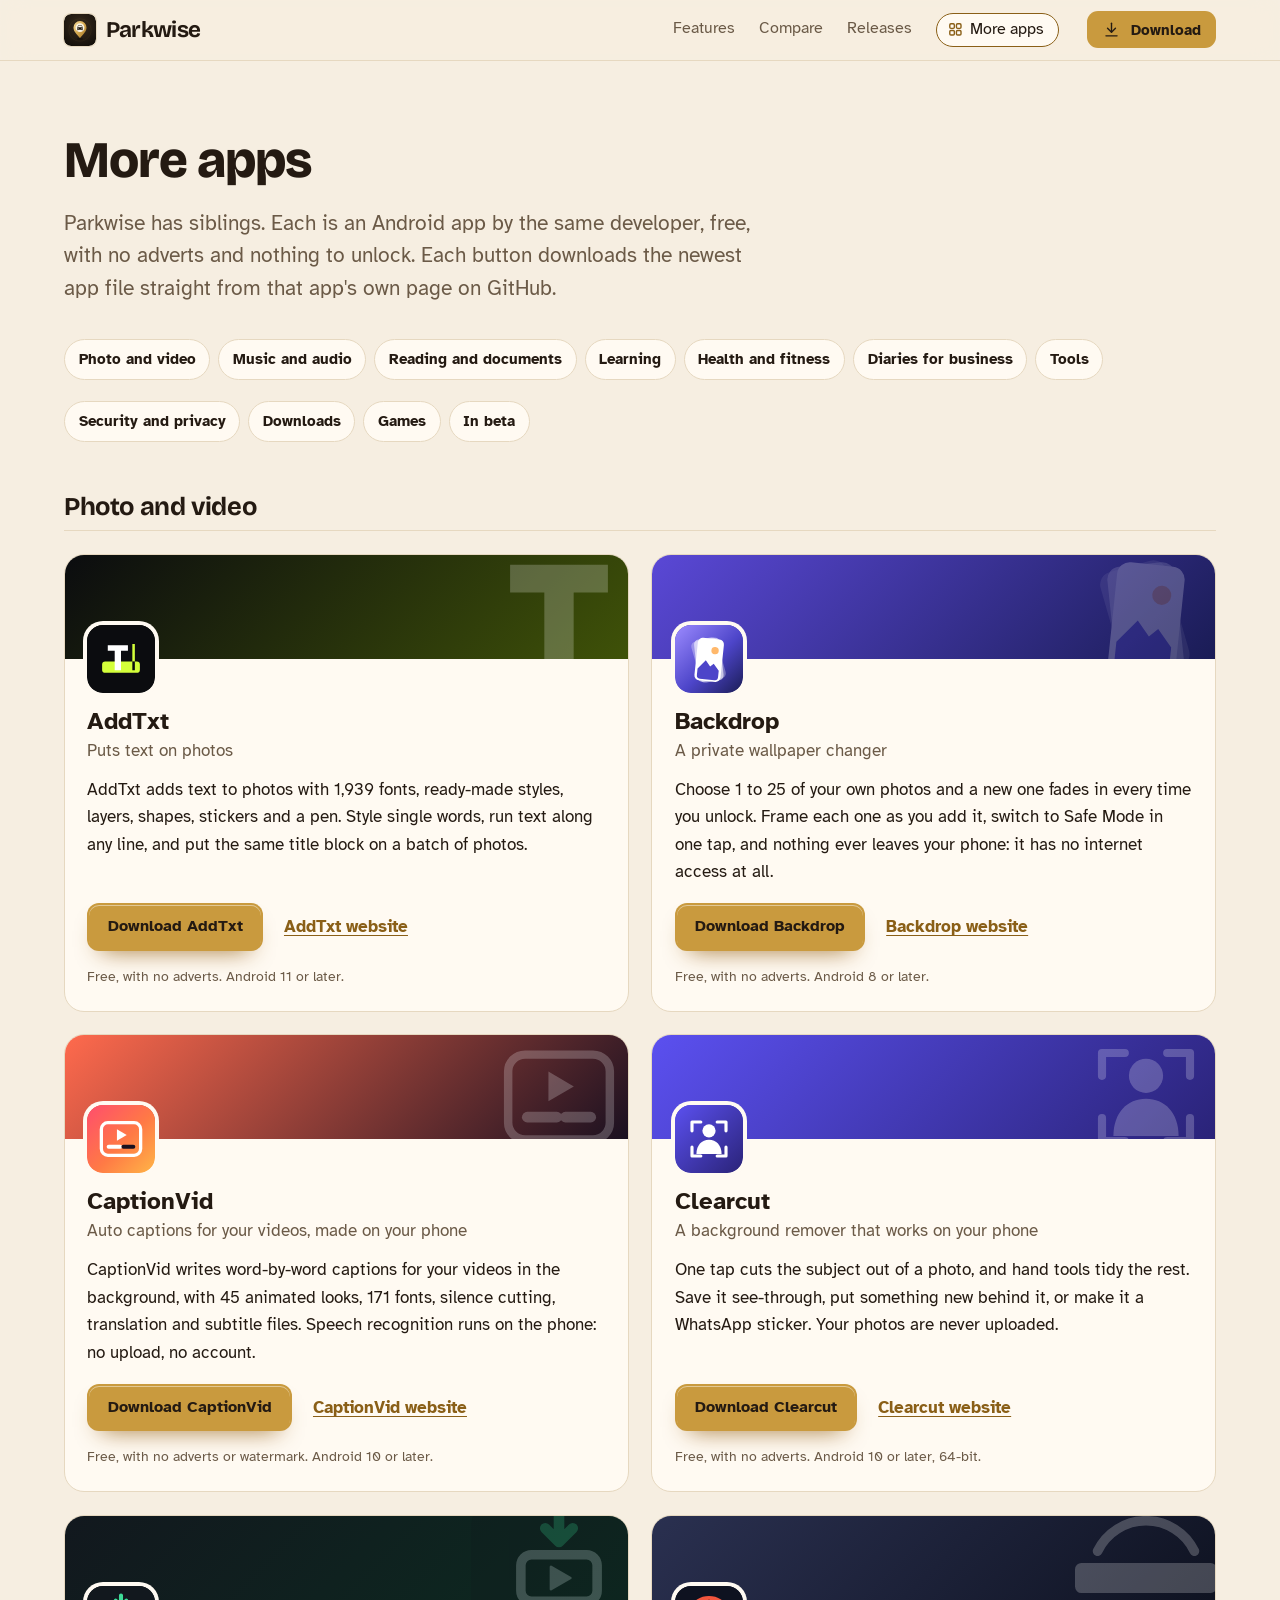
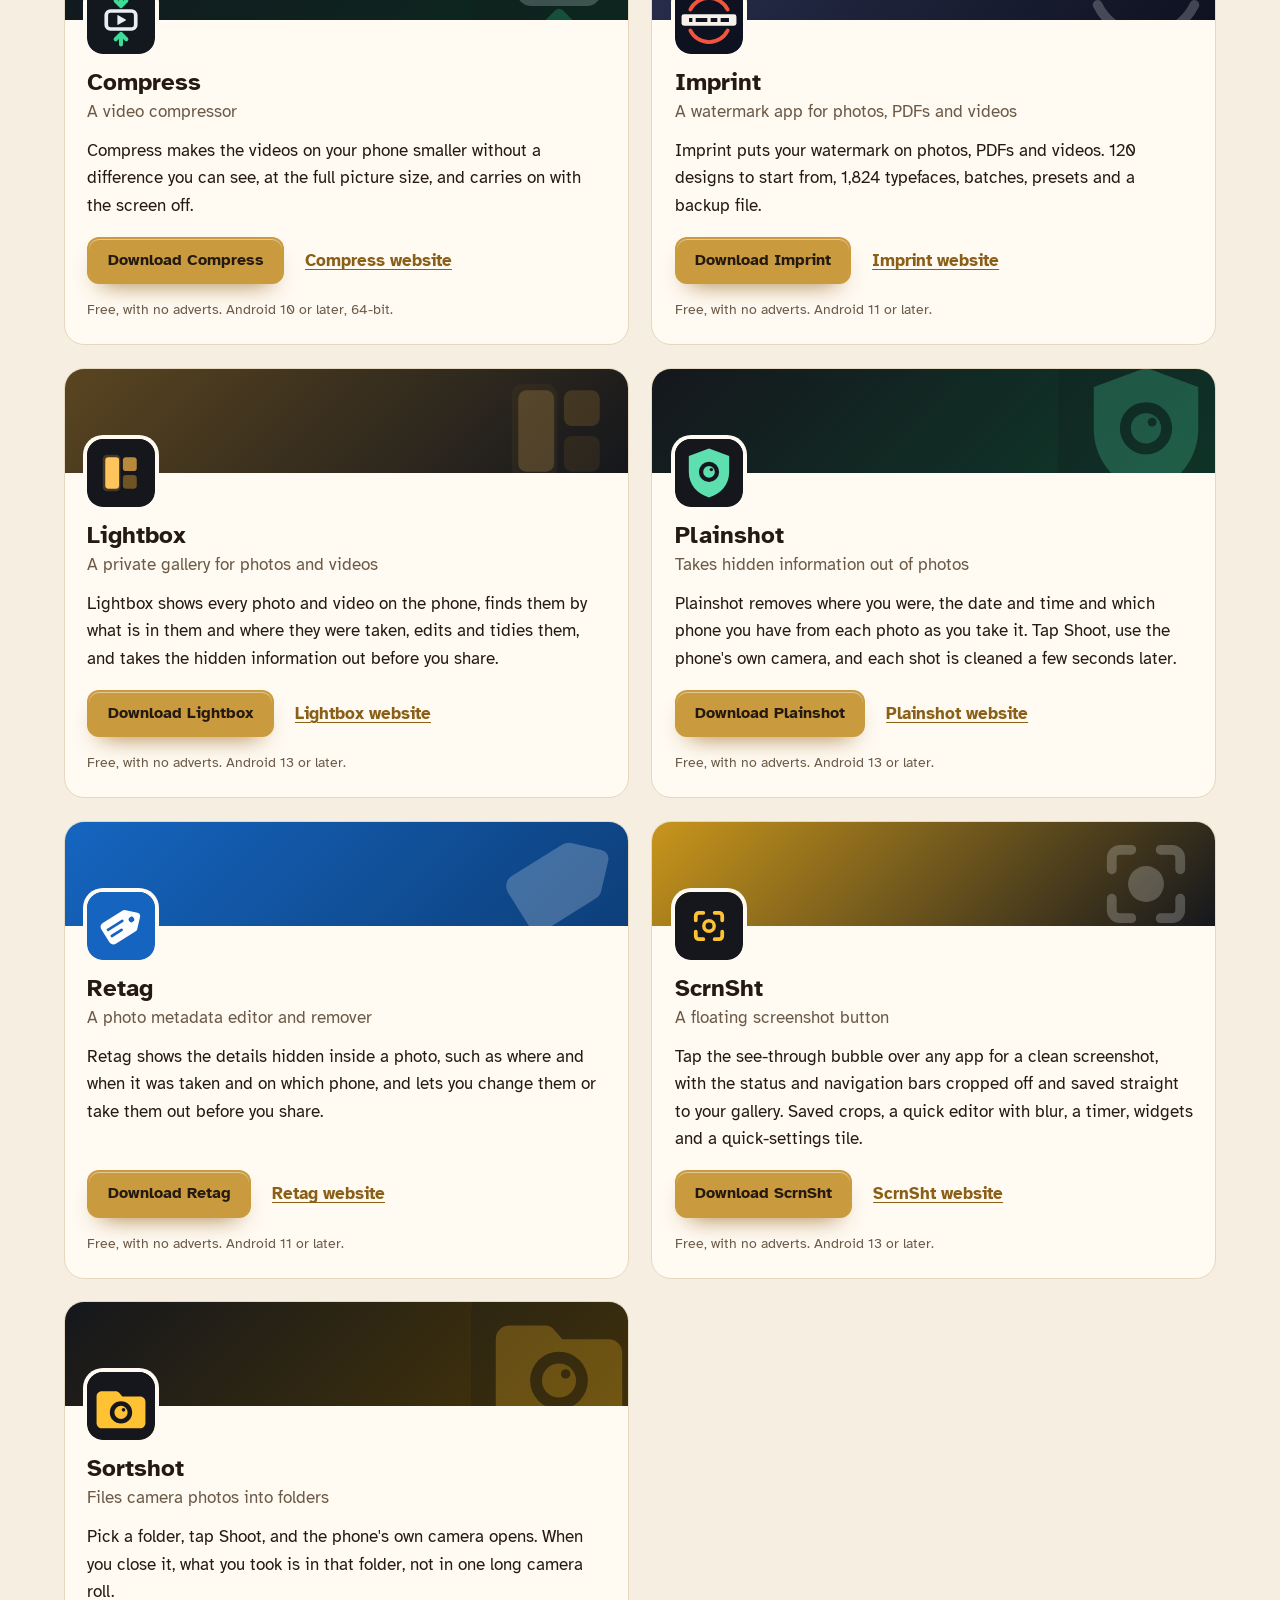
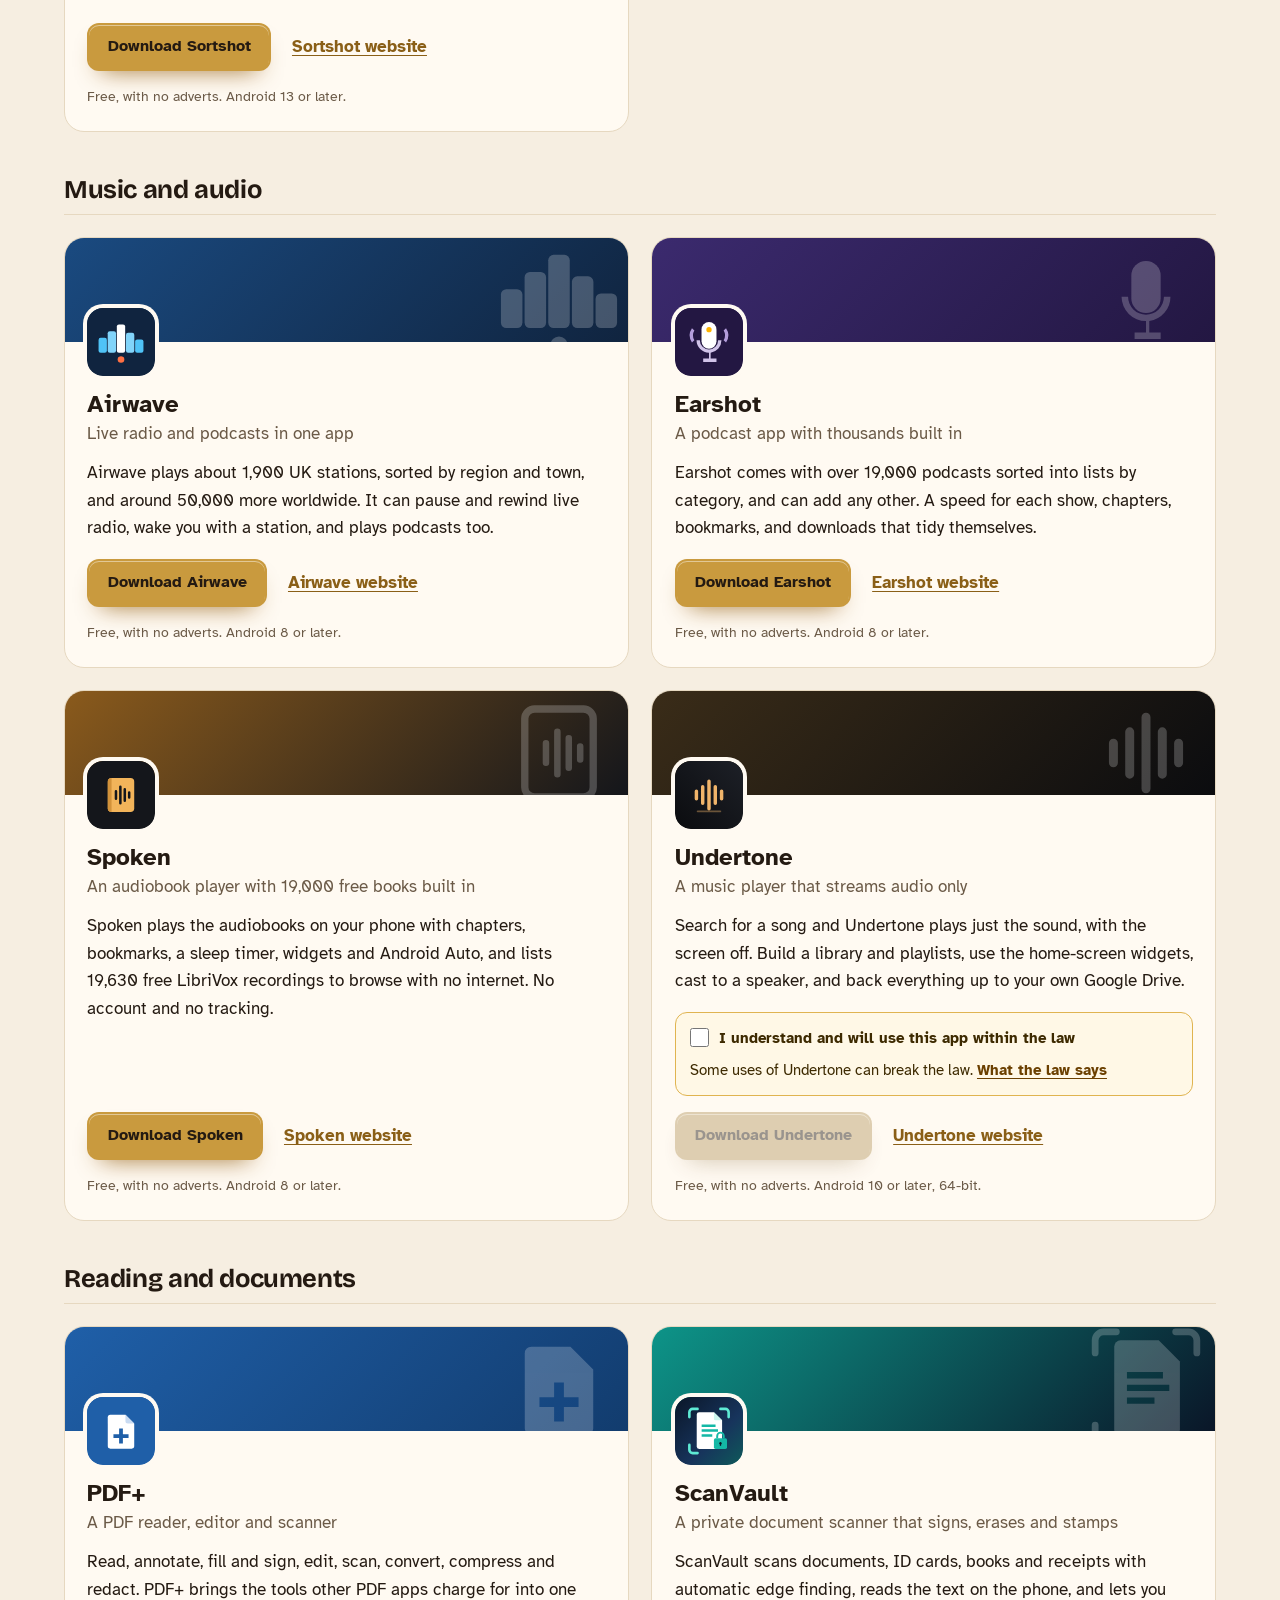
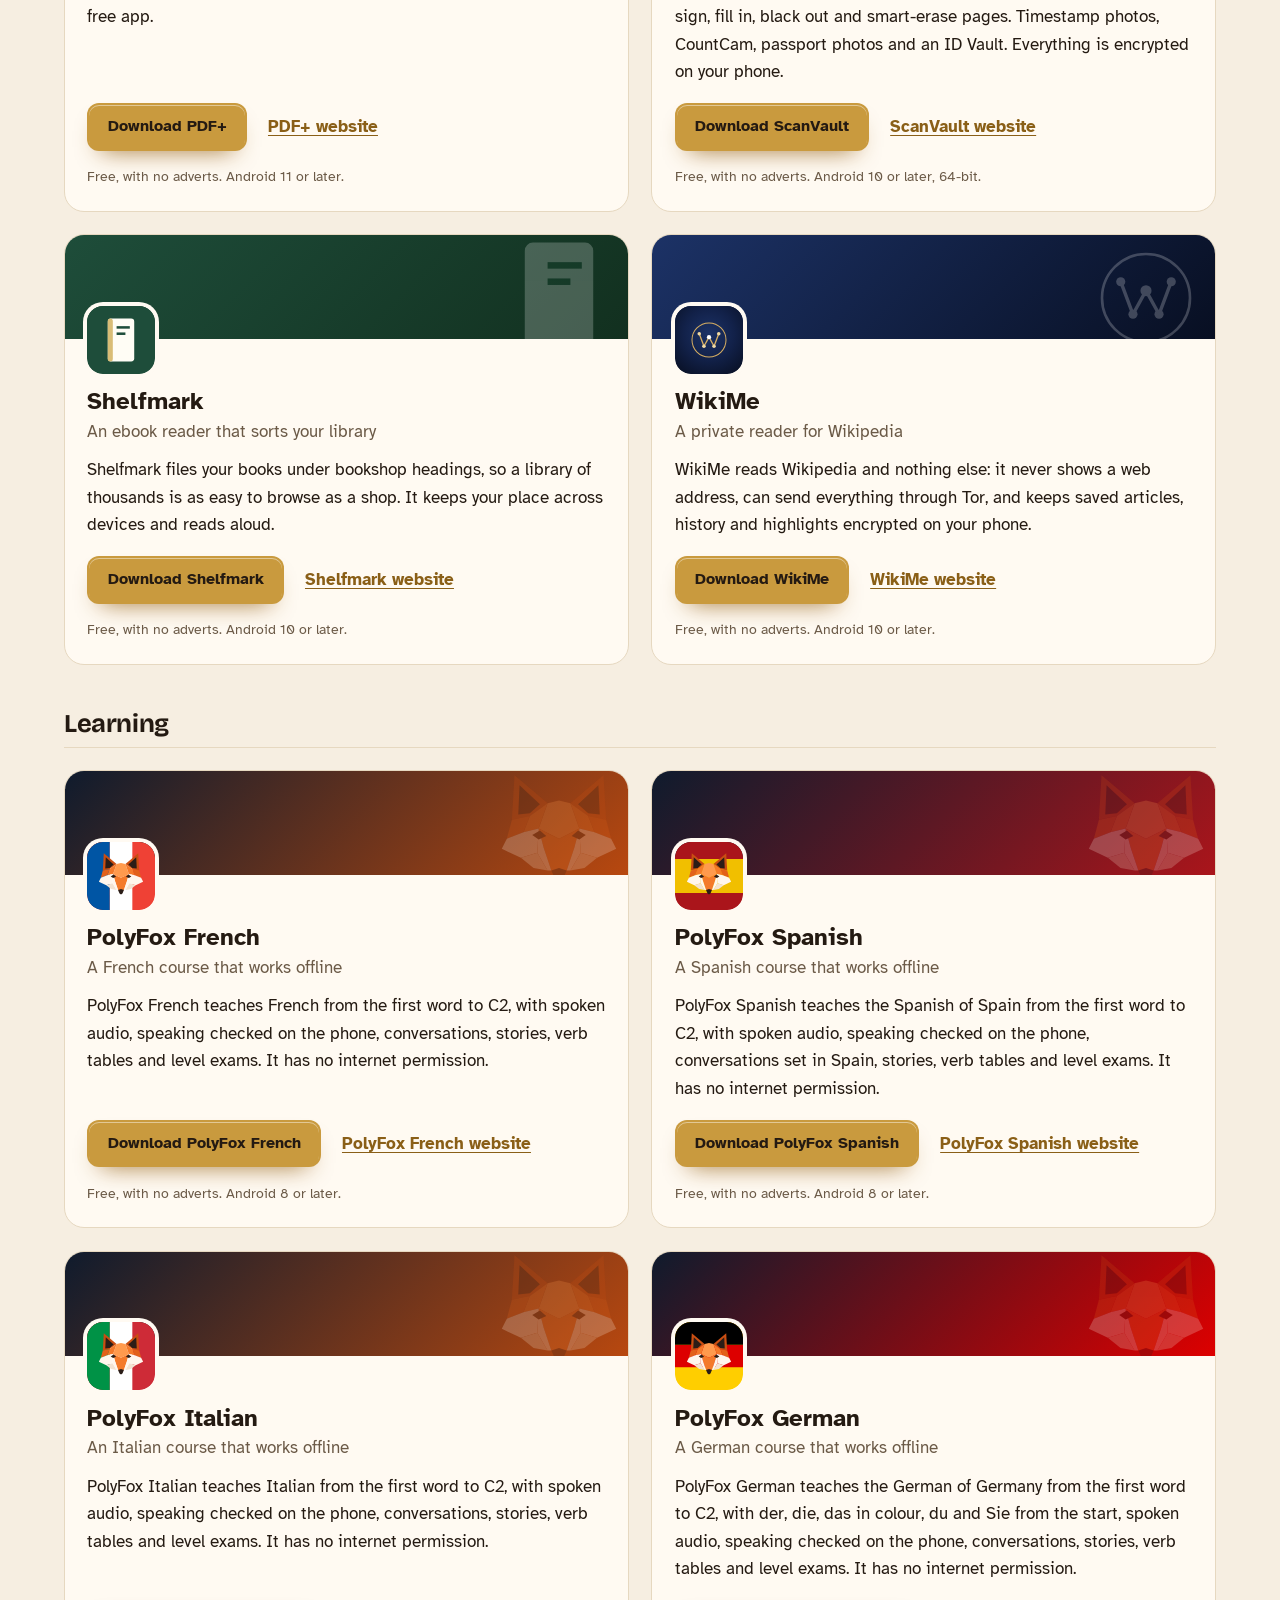
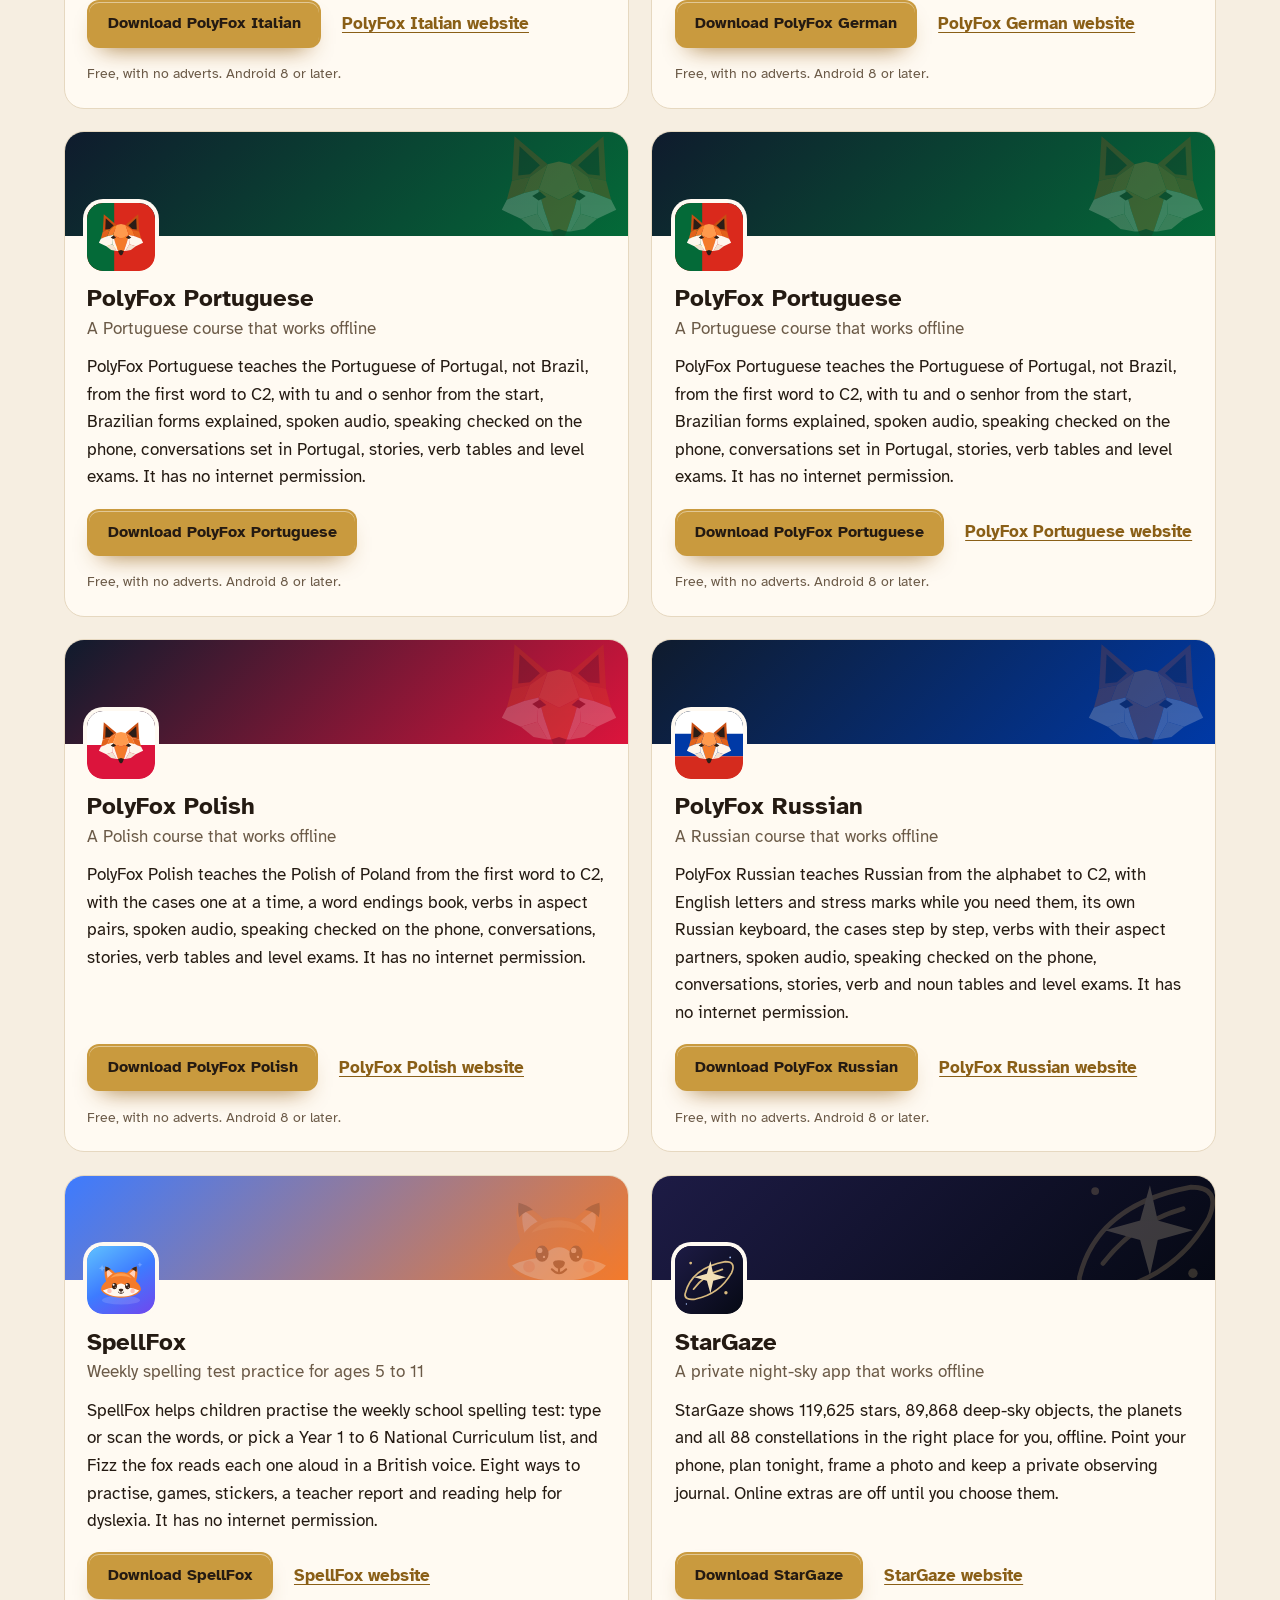
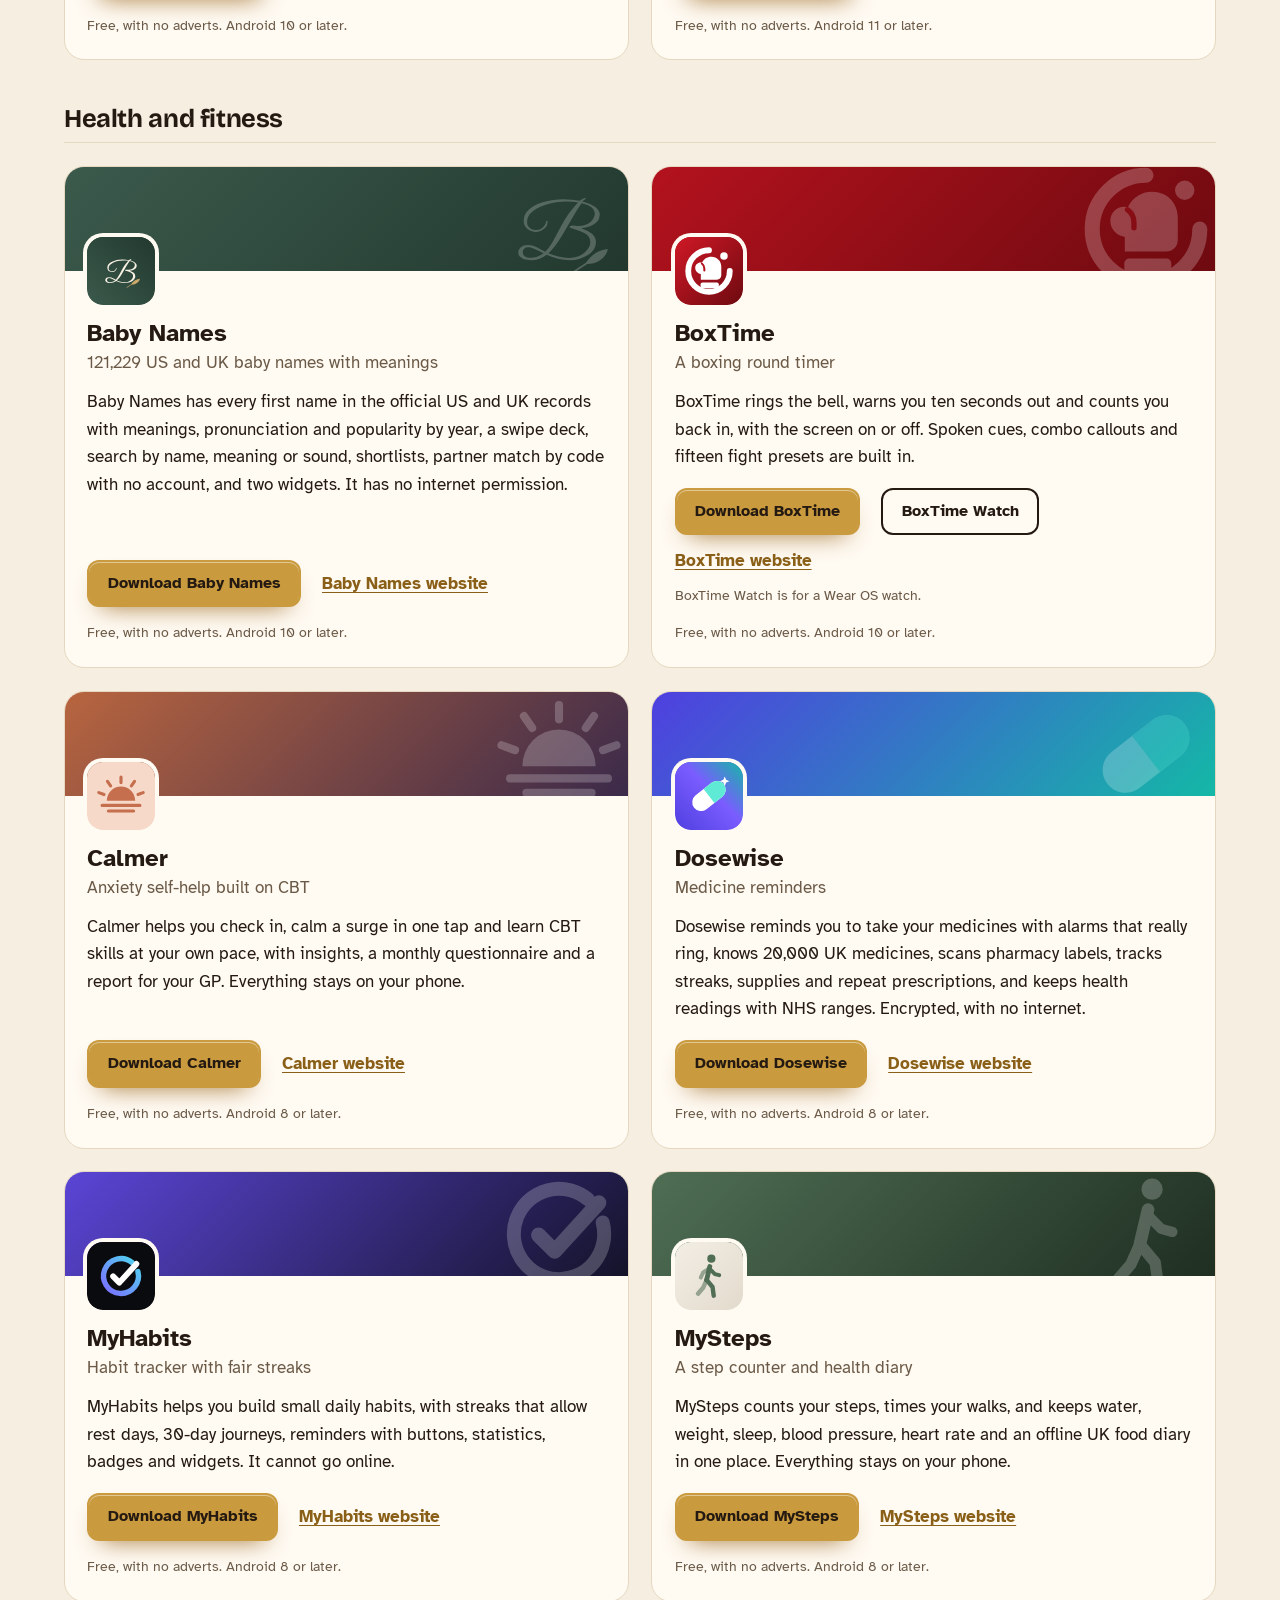
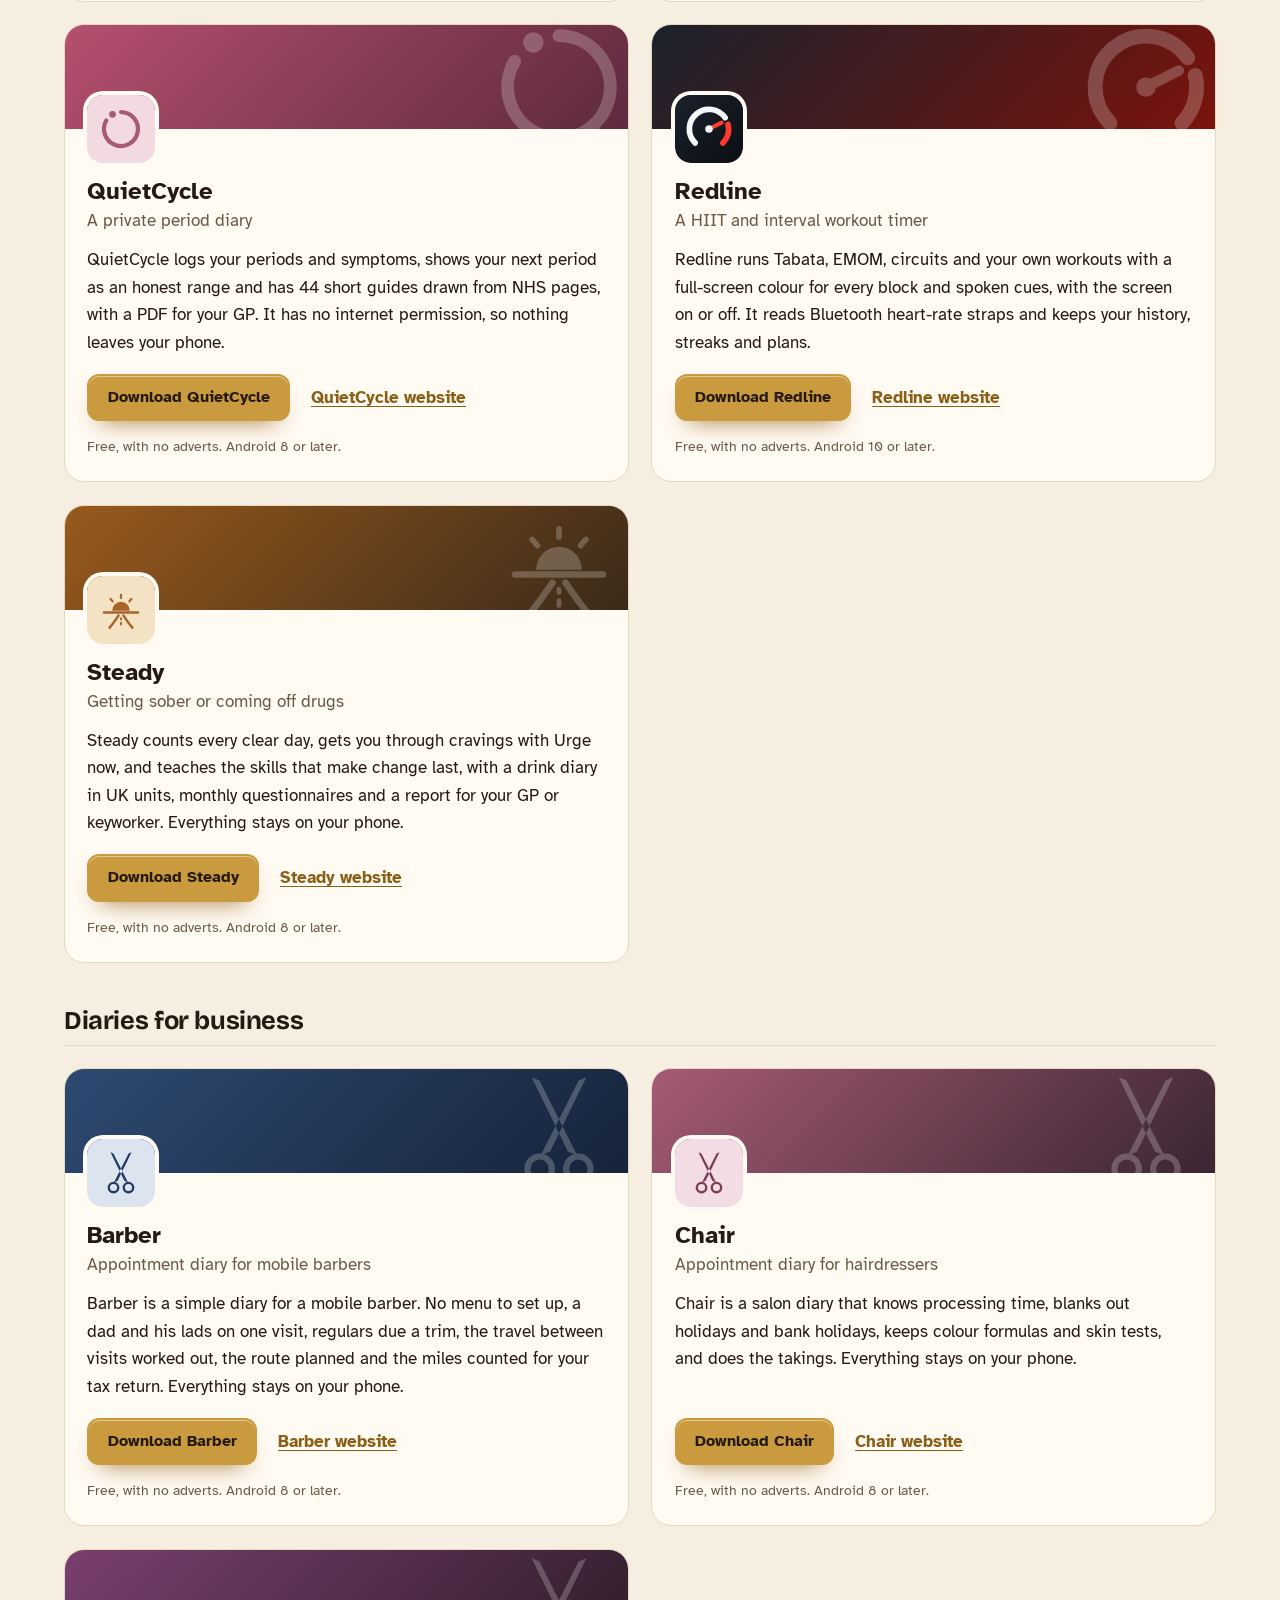
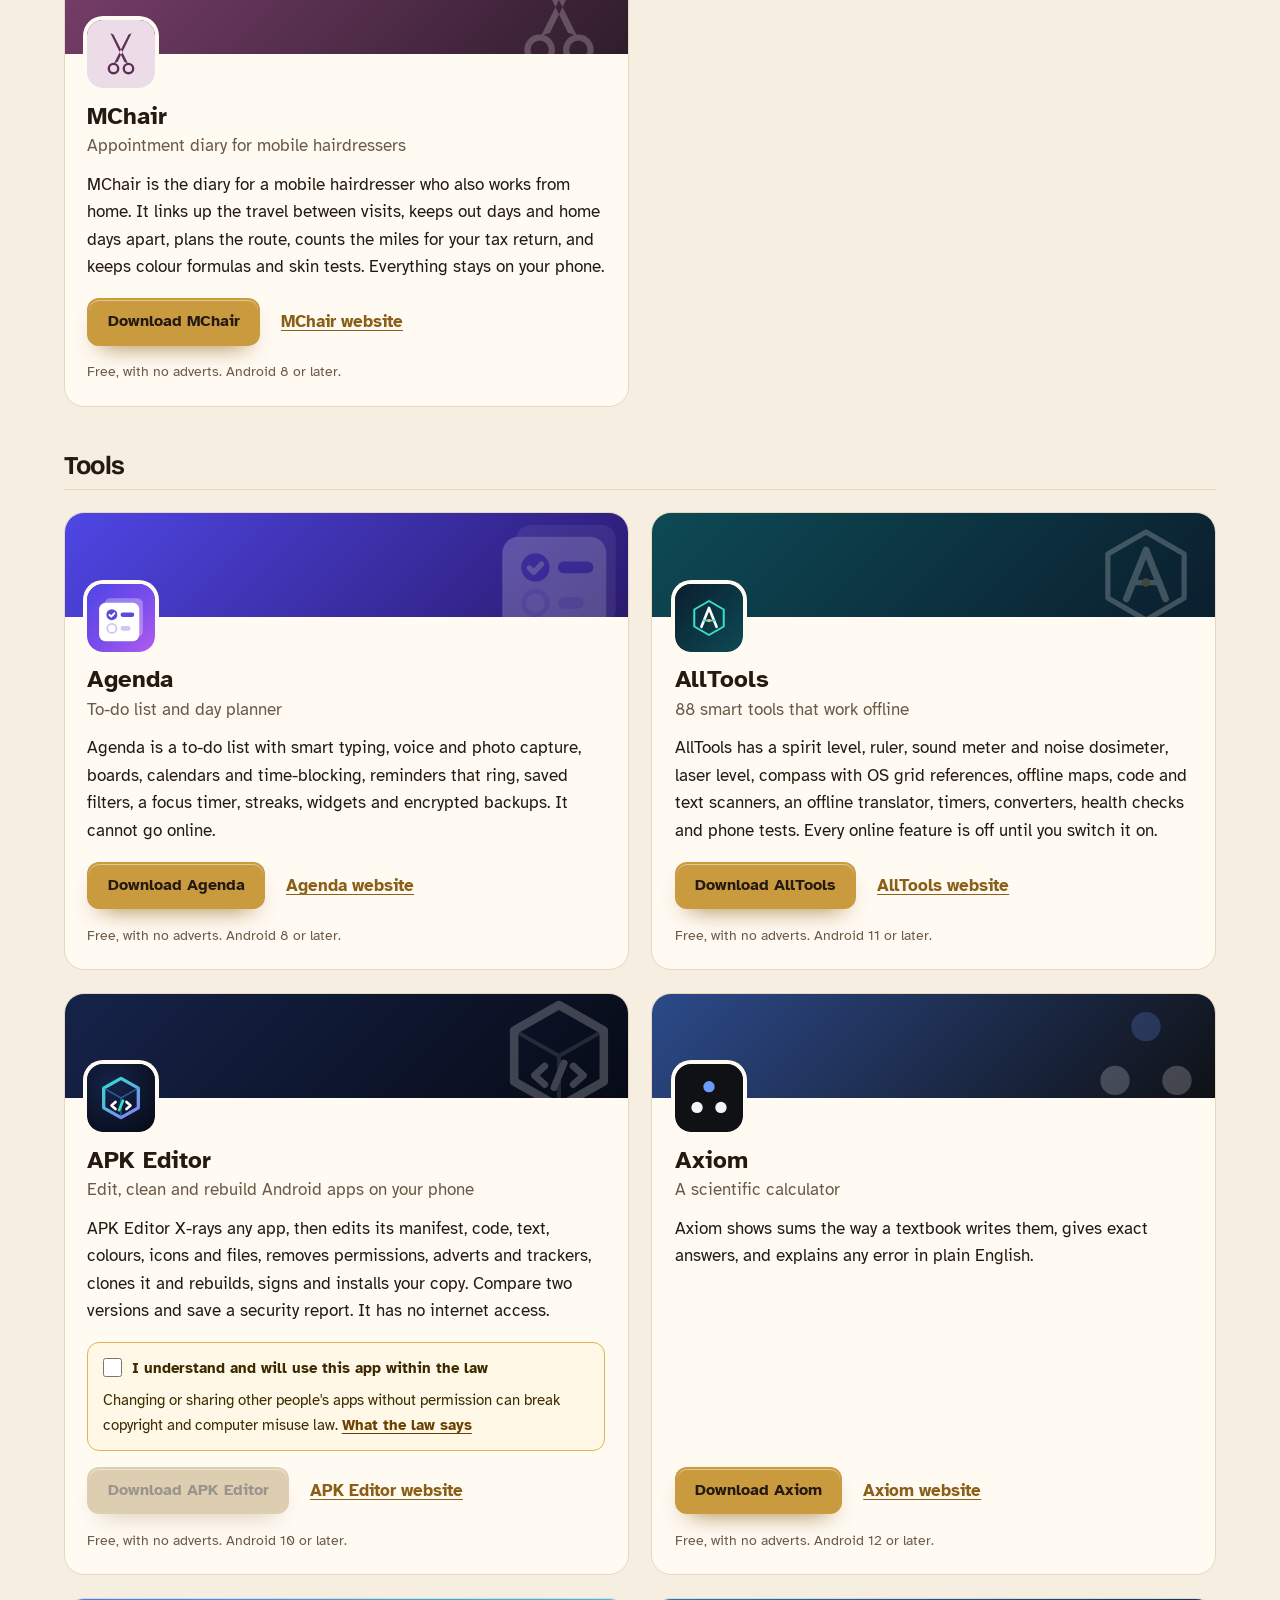
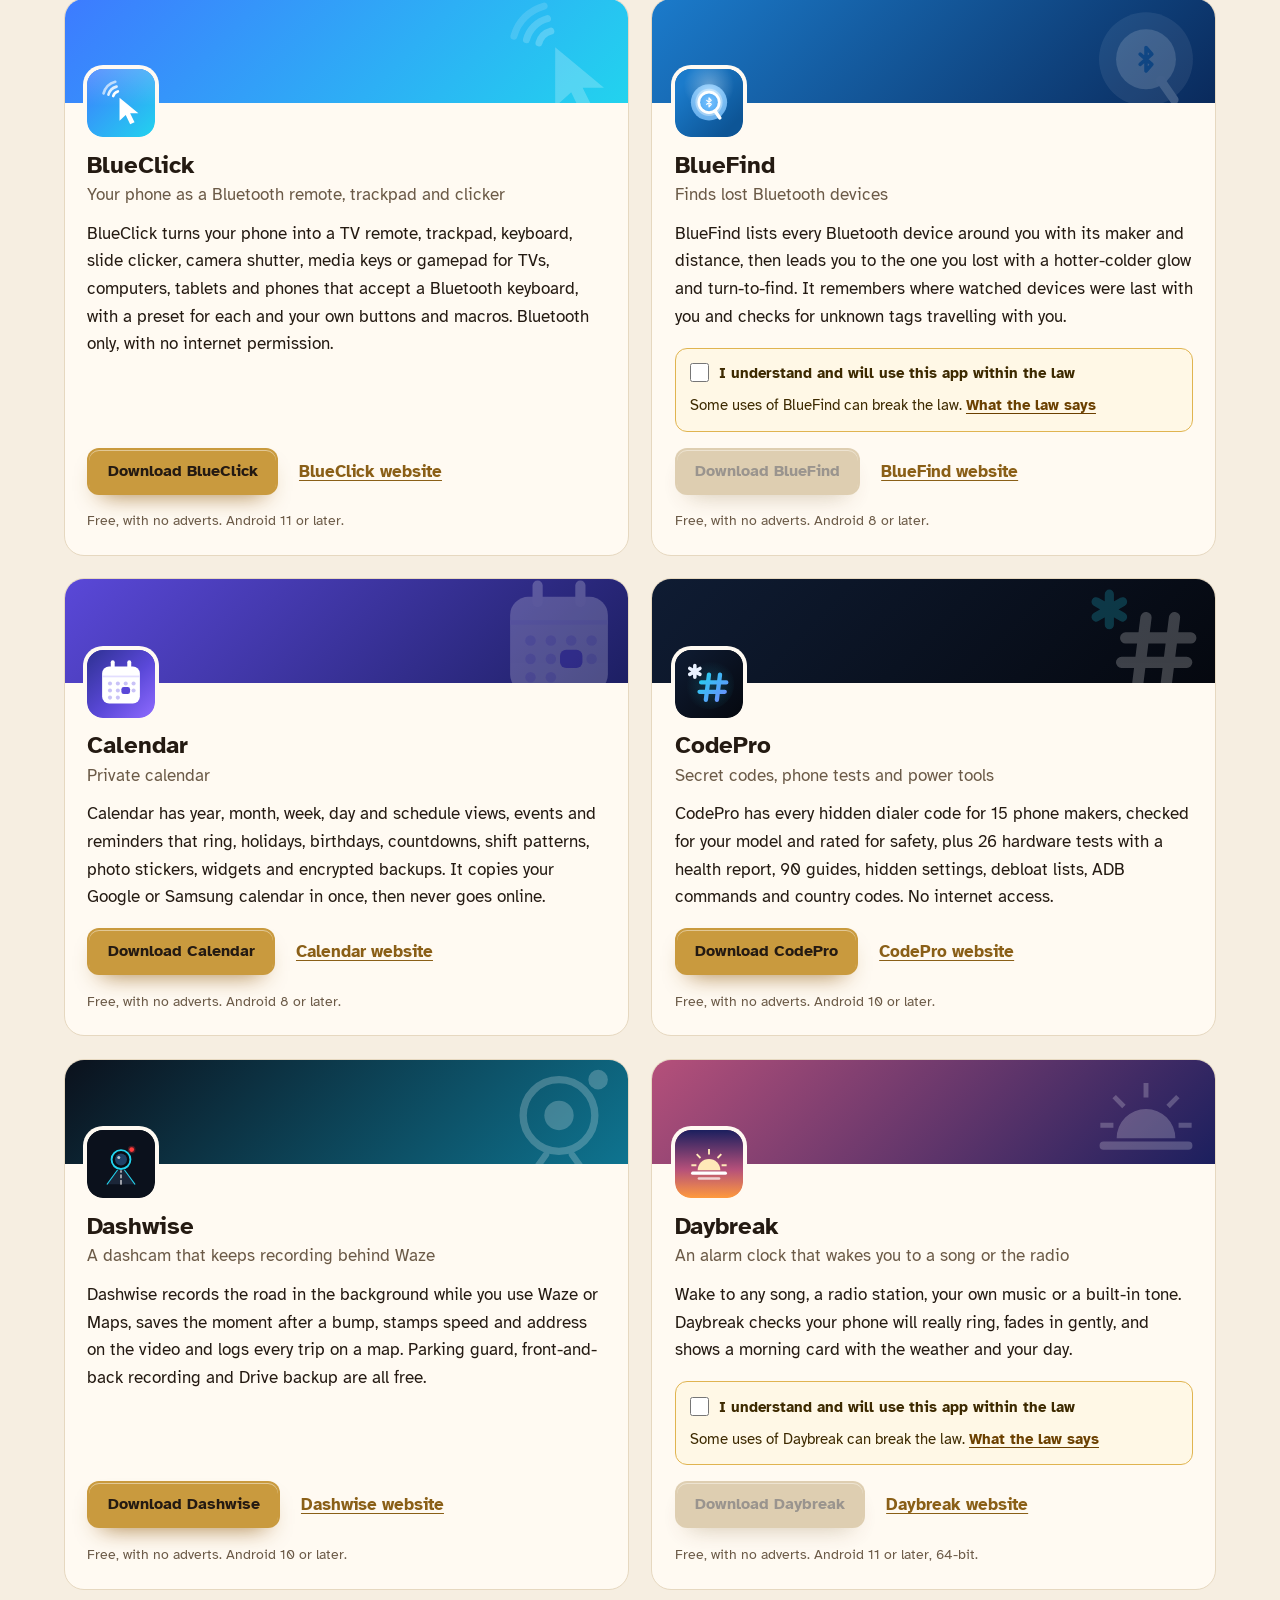
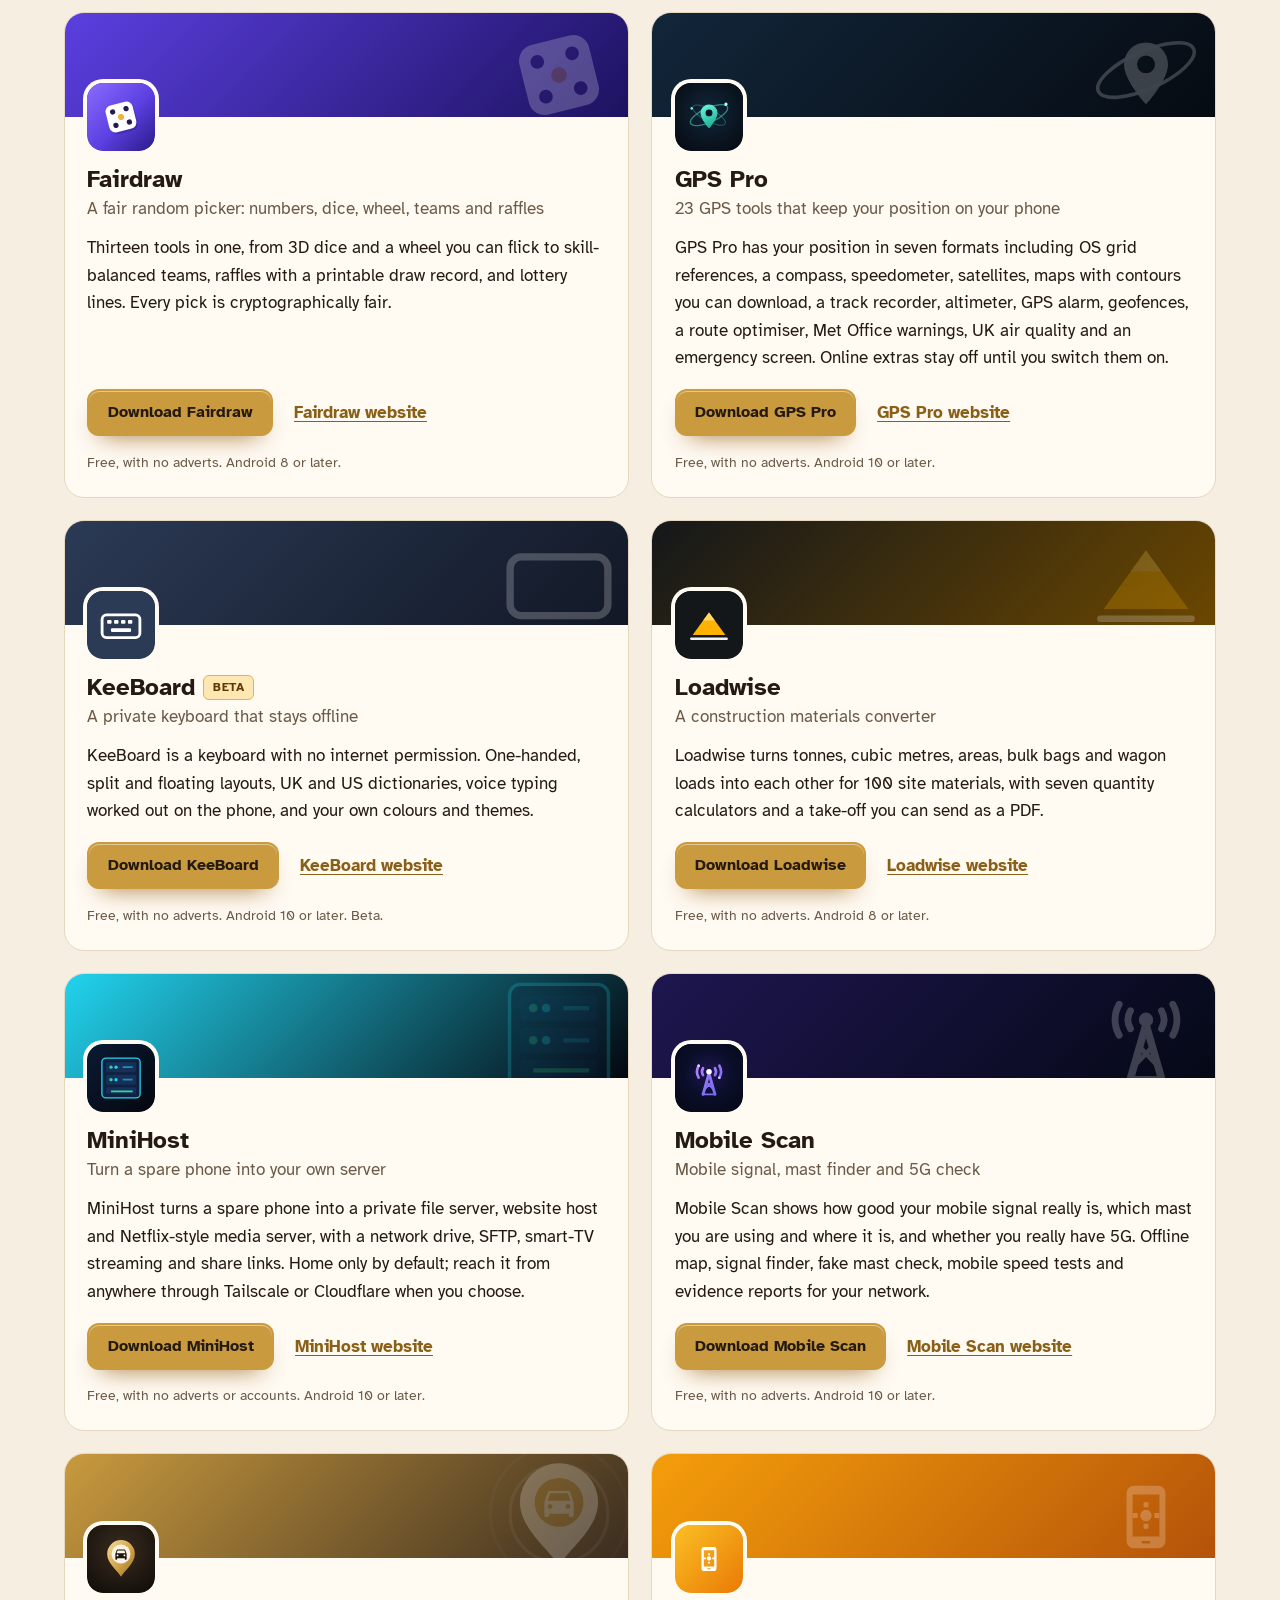
==== commit 6dc1b14b: "More apps: add SpellFox" ====
--- a/more-apps.html
+++ b/more-apps.html
@@ -4,7 +4,7 @@
 <meta charset="utf-8">
 <meta name="viewport" content="width=device-width, initial-scale=1">
 <title>More free Android apps from the maker of Parkwise</title>
-<meta name="description" content="All 98 free Android apps from the maker of Parkwise, in one list by category, each with its download and a link to its website.">
+<meta name="description" content="All 99 free Android apps from the maker of Parkwise, in one list by category, each with its download and a link to its website.">
 <meta name="author" content="Jonathan Jackson">
 <link rel="canonical" href="https://customgpter.github.io/parkwise/more-apps.html">
 <meta name="theme-color" content="#f6eee1" media="(prefers-color-scheme: light)">
@@ -12,7 +12,7 @@
 <meta property="og:type" content="website">
 <meta property="og:site_name" content="Parkwise">
 <meta property="og:title" content="More free Android apps from the maker of Parkwise">
-<meta property="og:description" content="All 98 free Android apps from the maker of Parkwise, in one list by category, each with its download and a link to its website.">
+<meta property="og:description" content="All 99 free Android apps from the maker of Parkwise, in one list by category, each with its download and a link to its website.">
 <meta property="og:url" content="https://customgpter.github.io/parkwise/more-apps.html">
 <meta property="og:image" content="https://customgpter.github.io/parkwise/assets/og.png">
 <meta property="og:image:width" content="1200">
@@ -26,7 +26,7 @@
 <link rel="preload" href="./assets/fonts/atkinson-hyperlegible-latin-400-normal.woff2" as="font" type="font/woff2" crossorigin>
 <link rel="stylesheet" href="./assets/site.css?v=1">
 <link rel="stylesheet" href="./assets/house.css?v=1">
-<script type="application/ld+json">{"@context":"https://schema.org","@type":"ItemList","name":"Apps from the maker of Parkwise","url":"https://customgpter.github.io/parkwise/more-apps.html","itemListElement":[{"@type":"ListItem","position":1,"name":"AddTxt","url":"https://customgpter.github.io/addtxt/"},{"@type":"ListItem","position":2,"name":"Backdrop","url":"https://customgpter.github.io/backdrop/"},{"@type":"ListItem","position":3,"name":"CaptionVid","url":"https://customgpter.github.io/captionvid/"},{"@type":"ListItem","position":4,"name":"Clearcut","url":"https://customgpter.github.io/clearcut/"},{"@type":"ListItem","position":5,"name":"Compress","url":"https://customgpter.github.io/compress/"},{"@type":"ListItem","position":6,"name":"Imprint","url":"https://customgpter.github.io/imprint/"},{"@type":"ListItem","position":7,"name":"Lightbox","url":"https://customgpter.github.io/lightbox/"},{"@type":"ListItem","position":8,"name":"Plainshot","url":"https://customgpter.github.io/plainshot/"},{"@type":"ListItem","position":9,"name":"Retag","url":"https://customgpter.github.io/retag/"},{"@type":"ListItem","position":10,"name":"ScrnSht","url":"https://customgpter.github.io/scrnsht/"},{"@type":"ListItem","position":11,"name":"Sortshot","url":"https://customgpter.github.io/sortshot/"},{"@type":"ListItem","position":12,"name":"Airwave","url":"https://customgpter.github.io/airwave/"},{"@type":"ListItem","position":13,"name":"Earshot","url":"https://customgpter.github.io/earshot/"},{"@type":"ListItem","position":14,"name":"Spoken","url":"https://customgpter.github.io/spoken/"},{"@type":"ListItem","position":15,"name":"Undertone","url":"https://customgpter.github.io/undertone/"},{"@type":"ListItem","position":16,"name":"PDF+","url":"https://customgpter.github.io/pdfplus/"},{"@type":"ListItem","position":17,"name":"ScanVault","url":"https://customgpter.github.io/scanvault/"},{"@type":"ListItem","position":18,"name":"Shelfmark","url":"https://customgpter.github.io/shelfmark/"},{"@type":"ListItem","position":19,"name":"WikiMe","url":"https://customgpter.github.io/wikime/"},{"@type":"ListItem","position":20,"name":"PolyFox French","url":"https://customgpter.github.io/polyfox/"},{"@type":"ListItem","position":21,"name":"PolyFox German","url":"https://customgpter.github.io/polyfox-german/"},{"@type":"ListItem","position":22,"name":"PolyFox Portuguese","url":"https://customgpter.github.io/polyfox-portuguese/"},{"@type":"ListItem","position":23,"name":"PolyFox Polish","url":"https://customgpter.github.io/polyfox-polish/"},{"@type":"ListItem","position":24,"name":"PolyFox Russian","url":"https://customgpter.github.io/polyfox-russian/"},{"@type":"ListItem","position":25,"name":"StarGaze","url":"https://customgpter.github.io/stargaze/"},{"@type":"ListItem","position":26,"name":"Baby Names","url":"https://customgpter.github.io/babynames/"},{"@type":"ListItem","position":27,"name":"BoxTime","url":"https://customgpter.github.io/boxtime/"},{"@type":"ListItem","position":28,"name":"Calmer","url":"https://customgpter.github.io/calmer/"},{"@type":"ListItem","position":29,"name":"Dosewise","url":"https://customgpter.github.io/dosewise/"},{"@type":"ListItem","position":30,"name":"MyHabits","url":"https://customgpter.github.io/myhabits/"},{"@type":"ListItem","position":31,"name":"MySteps","url":"https://customgpter.github.io/mysteps/"},{"@type":"ListItem","position":32,"name":"QuietCycle","url":"https://customgpter.github.io/quietcycle/"},{"@type":"ListItem","position":33,"name":"Redline","url":"https://customgpter.github.io/redline/"},{"@type":"ListItem","position":34,"name":"Steady","url":"https://customgpter.github.io/steady/"},{"@type":"ListItem","position":35,"name":"Barber","url":"https://customgpter.github.io/barber/"},{"@type":"ListItem","position":36,"name":"Chair","url":"https://customgpter.github.io/chair/"},{"@type":"ListItem","position":37,"name":"MChair","url":"https://customgpter.github.io/mchair/"},{"@type":"ListItem","position":38,"name":"Agenda","url":"https://customgpter.github.io/agenda/"},{"@type":"ListItem","position":39,"name":"AllTools","url":"https://customgpter.github.io/alltools/"},{"@type":"ListItem","position":40,"name":"APK Editor","url":"https://customgpter.github.io/apkeditor/"},{"@type":"ListItem","position":41,"name":"Axiom","url":"https://customgpter.github.io/axiom/"},{"@type":"ListItem","position":42,"name":"BlueClick","url":"https://customgpter.github.io/blueclick/"},{"@type":"ListItem","position":43,"name":"BlueFind","url":"https://customgpter.github.io/bluefind/"},{"@type":"ListItem","position":44,"name":"Calendar","url":"https://customgpter.github.io/calendar/"},{"@type":"ListItem","position":45,"name":"CodePro","url":"https://customgpter.github.io/codepro/"},{"@type":"ListItem","position":46,"name":"Dashwise","url":"https://customgpter.github.io/dashwise/"},{"@type":"ListItem","position":47,"name":"Daybreak","url":"https://customgpter.github.io/daybreak/"},{"@type":"ListItem","position":48,"name":"Fairdraw","url":"https://customgpter.github.io/fairdraw/"},{"@type":"ListItem","position":49,"name":"GPS Pro","url":"https://customgpter.github.io/gpspro/"},{"@type":"ListItem","position":50,"name":"KeeBoard","url":"https://customgpter.github.io/keeboard/"},{"@type":"ListItem","position":51,"name":"Loadwise","url":"https://customgpter.github.io/loadwise/"},{"@type":"ListItem","position":52,"name":"MiniHost","url":"https://customgpter.github.io/minihost/"},{"@type":"ListItem","position":53,"name":"Mobile Scan","url":"https://customgpter.github.io/mobilescan/"},{"@type":"ListItem","position":54,"name":"Parkwise","url":"https://customgpter.github.io/parkwise/"},{"@type":"ListItem","position":55,"name":"Pocketmind","url":"https://customgpter.github.io/pocketmind/"},{"@type":"ListItem","position":56,"name":"Refine","url":"https://customgpter.github.io/refine/"},{"@type":"ListItem","position":57,"name":"Shiftwise","url":"https://customgpter.github.io/shiftwise/"},{"@type":"ListItem","position":58,"name":"SimpleCalc","url":"https://customgpter.github.io/simplecalc/"},{"@type":"ListItem","position":59,"name":"Skyline","url":"https://customgpter.github.io/skyline/"},{"@type":"ListItem","position":60,"name":"Slipway","url":"https://customgpter.github.io/slipway/"},{"@type":"ListItem","position":61,"name":"Tagger","url":"https://customgpter.github.io/tagger/"},{"@type":"ListItem","position":62,"name":"TotalClean","url":"https://customgpter.github.io/totalclean/"},{"@type":"ListItem","position":63,"name":"TVLink","url":"https://customgpter.github.io/tvlink/"},{"@type":"ListItem","position":64,"name":"Unbox","url":"https://customgpter.github.io/unbox/"},{"@type":"ListItem","position":65,"name":"WhatsKeep","url":"https://customgpter.github.io/whatskeep/"},{"@type":"ListItem","position":66,"name":"WiFi Scan","url":"https://customgpter.github.io/wifiscan/"},{"@type":"ListItem","position":67,"name":"Auditly","url":"https://customgpter.github.io/auditly/"},{"@type":"ListItem","position":68,"name":"Backchannel","url":"https://customgpter.github.io/backchannel/"},{"@type":"ListItem","position":69,"name":"ENotes","url":"https://customgpter.github.io/enotes/"},{"@type":"ListItem","position":70,"name":"FindMe","url":"https://customgpter.github.io/findme/"},{"@type":"ListItem","position":71,"name":"iLock","url":"https://customgpter.github.io/ilock/"},{"@type":"ListItem","position":72,"name":"ImSafe","url":"https://customgpter.github.io/imsafe/"},{"@type":"ListItem","position":73,"name":"IShred","url":"https://customgpter.github.io/ishred/"},{"@type":"ListItem","position":74,"name":"LockBox","url":"https://customgpter.github.io/lockbox/"},{"@type":"ListItem","position":75,"name":"PassVault","url":"https://customgpter.github.io/passvault/"},{"@type":"ListItem","position":76,"name":"SpyFind","url":"https://customgpter.github.io/spyfind/"},{"@type":"ListItem","position":77,"name":"TextWipe","url":"https://customgpter.github.io/textwipe/"},{"@type":"ListItem","position":78,"name":"Tracewire","url":"https://customgpter.github.io/tracewire/"},{"@type":"ListItem","position":79,"name":"Vigil","url":"https://customgpter.github.io/vigil/"},{"@type":"ListItem","position":80,"name":"Grab","url":"https://customgpter.github.io/grab/"},{"@type":"ListItem","position":81,"name":"Swarm","url":"https://customgpter.github.io/swarm/"},{"@type":"ListItem","position":82,"name":"Plane Games","url":"https://customgpter.github.io/plane-games/"},{"@type":"ListItem","position":83,"name":"Ninefold","url":"https://customgpter.github.io/ninefold/"},{"@type":"ListItem","position":84,"name":"Cubewise","url":"https://customgpter.github.io/cubewise/"},{"@type":"ListItem","position":85,"name":"Tilewise","url":"https://customgpter.github.io/tilewise/"},{"@type":"ListItem","position":86,"name":"Letterwise","url":"https://customgpter.github.io/letterwise/"},{"@type":"ListItem","position":87,"name":"Kingside","url":"https://customgpter.github.io/kingside/"},{"@type":"ListItem","position":88,"name":"Deckhand","url":"https://customgpter.github.io/deckhand/"},{"@type":"ListItem","position":89,"name":"SNESForge","url":"https://customgpter.github.io/snesforge/"},{"@type":"ListItem","position":90,"name":"Fame Boy","url":"https://customgpter.github.io/fameboy/"},{"@type":"ListItem","position":91,"name":"PSPPro","url":"https://customgpter.github.io/psppro/"},{"@type":"ListItem","position":92,"name":"MegaGen","url":"https://customgpter.github.io/megagen/"},{"@type":"ListItem","position":93,"name":"QVR","url":"https://customgpter.github.io/qvr/"},{"@type":"ListItem","position":94,"name":"QVR Watch","url":"https://customgpter.github.io/qvr-watch/"},{"@type":"ListItem","position":95,"name":"QVRLite","url":"https://customgpter.github.io/qvrlite/"},{"@type":"ListItem","position":96,"name":"Onionz","url":"https://customgpter.github.io/onionz/"},{"@type":"ListItem","position":97,"name":"OnionzWeb","url":"https://customgpter.github.io/onionzweb/"}]}</script>
+<script type="application/ld+json">{"@context":"https://schema.org","@type":"ItemList","name":"Apps from the maker of Parkwise","url":"https://customgpter.github.io/parkwise/more-apps.html","itemListElement":[{"@type":"ListItem","position":1,"name":"AddTxt","url":"https://customgpter.github.io/addtxt/"},{"@type":"ListItem","position":2,"name":"Backdrop","url":"https://customgpter.github.io/backdrop/"},{"@type":"ListItem","position":3,"name":"CaptionVid","url":"https://customgpter.github.io/captionvid/"},{"@type":"ListItem","position":4,"name":"Clearcut","url":"https://customgpter.github.io/clearcut/"},{"@type":"ListItem","position":5,"name":"Compress","url":"https://customgpter.github.io/compress/"},{"@type":"ListItem","position":6,"name":"Imprint","url":"https://customgpter.github.io/imprint/"},{"@type":"ListItem","position":7,"name":"Lightbox","url":"https://customgpter.github.io/lightbox/"},{"@type":"ListItem","position":8,"name":"Plainshot","url":"https://customgpter.github.io/plainshot/"},{"@type":"ListItem","position":9,"name":"Retag","url":"https://customgpter.github.io/retag/"},{"@type":"ListItem","position":10,"name":"ScrnSht","url":"https://customgpter.github.io/scrnsht/"},{"@type":"ListItem","position":11,"name":"Sortshot","url":"https://customgpter.github.io/sortshot/"},{"@type":"ListItem","position":12,"name":"Airwave","url":"https://customgpter.github.io/airwave/"},{"@type":"ListItem","position":13,"name":"Earshot","url":"https://customgpter.github.io/earshot/"},{"@type":"ListItem","position":14,"name":"Spoken","url":"https://customgpter.github.io/spoken/"},{"@type":"ListItem","position":15,"name":"Undertone","url":"https://customgpter.github.io/undertone/"},{"@type":"ListItem","position":16,"name":"PDF+","url":"https://customgpter.github.io/pdfplus/"},{"@type":"ListItem","position":17,"name":"ScanVault","url":"https://customgpter.github.io/scanvault/"},{"@type":"ListItem","position":18,"name":"Shelfmark","url":"https://customgpter.github.io/shelfmark/"},{"@type":"ListItem","position":19,"name":"WikiMe","url":"https://customgpter.github.io/wikime/"},{"@type":"ListItem","position":20,"name":"PolyFox French","url":"https://customgpter.github.io/polyfox/"},{"@type":"ListItem","position":21,"name":"PolyFox German","url":"https://customgpter.github.io/polyfox-german/"},{"@type":"ListItem","position":22,"name":"PolyFox Portuguese","url":"https://customgpter.github.io/polyfox-portuguese/"},{"@type":"ListItem","position":23,"name":"PolyFox Polish","url":"https://customgpter.github.io/polyfox-polish/"},{"@type":"ListItem","position":24,"name":"PolyFox Russian","url":"https://customgpter.github.io/polyfox-russian/"},{"@type":"ListItem","position":25,"name":"SpellFox","url":"https://customgpter.github.io/spellfox/"},{"@type":"ListItem","position":26,"name":"StarGaze","url":"https://customgpter.github.io/stargaze/"},{"@type":"ListItem","position":27,"name":"Baby Names","url":"https://customgpter.github.io/babynames/"},{"@type":"ListItem","position":28,"name":"BoxTime","url":"https://customgpter.github.io/boxtime/"},{"@type":"ListItem","position":29,"name":"Calmer","url":"https://customgpter.github.io/calmer/"},{"@type":"ListItem","position":30,"name":"Dosewise","url":"https://customgpter.github.io/dosewise/"},{"@type":"ListItem","position":31,"name":"MyHabits","url":"https://customgpter.github.io/myhabits/"},{"@type":"ListItem","position":32,"name":"MySteps","url":"https://customgpter.github.io/mysteps/"},{"@type":"ListItem","position":33,"name":"QuietCycle","url":"https://customgpter.github.io/quietcycle/"},{"@type":"ListItem","position":34,"name":"Redline","url":"https://customgpter.github.io/redline/"},{"@type":"ListItem","position":35,"name":"Steady","url":"https://customgpter.github.io/steady/"},{"@type":"ListItem","position":36,"name":"Barber","url":"https://customgpter.github.io/barber/"},{"@type":"ListItem","position":37,"name":"Chair","url":"https://customgpter.github.io/chair/"},{"@type":"ListItem","position":38,"name":"MChair","url":"https://customgpter.github.io/mchair/"},{"@type":"ListItem","position":39,"name":"Agenda","url":"https://customgpter.github.io/agenda/"},{"@type":"ListItem","position":40,"name":"AllTools","url":"https://customgpter.github.io/alltools/"},{"@type":"ListItem","position":41,"name":"APK Editor","url":"https://customgpter.github.io/apkeditor/"},{"@type":"ListItem","position":42,"name":"Axiom","url":"https://customgpter.github.io/axiom/"},{"@type":"ListItem","position":43,"name":"BlueClick","url":"https://customgpter.github.io/blueclick/"},{"@type":"ListItem","position":44,"name":"BlueFind","url":"https://customgpter.github.io/bluefind/"},{"@type":"ListItem","position":45,"name":"Calendar","url":"https://customgpter.github.io/calendar/"},{"@type":"ListItem","position":46,"name":"CodePro","url":"https://customgpter.github.io/codepro/"},{"@type":"ListItem","position":47,"name":"Dashwise","url":"https://customgpter.github.io/dashwise/"},{"@type":"ListItem","position":48,"name":"Daybreak","url":"https://customgpter.github.io/daybreak/"},{"@type":"ListItem","position":49,"name":"Fairdraw","url":"https://customgpter.github.io/fairdraw/"},{"@type":"ListItem","position":50,"name":"GPS Pro","url":"https://customgpter.github.io/gpspro/"},{"@type":"ListItem","position":51,"name":"KeeBoard","url":"https://customgpter.github.io/keeboard/"},{"@type":"ListItem","position":52,"name":"Loadwise","url":"https://customgpter.github.io/loadwise/"},{"@type":"ListItem","position":53,"name":"MiniHost","url":"https://customgpter.github.io/minihost/"},{"@type":"ListItem","position":54,"name":"Mobile Scan","url":"https://customgpter.github.io/mobilescan/"},{"@type":"ListItem","position":55,"name":"Parkwise","url":"https://customgpter.github.io/parkwise/"},{"@type":"ListItem","position":56,"name":"Pocketmind","url":"https://customgpter.github.io/pocketmind/"},{"@type":"ListItem","position":57,"name":"Refine","url":"https://customgpter.github.io/refine/"},{"@type":"ListItem","position":58,"name":"Shiftwise","url":"https://customgpter.github.io/shiftwise/"},{"@type":"ListItem","position":59,"name":"SimpleCalc","url":"https://customgpter.github.io/simplecalc/"},{"@type":"ListItem","position":60,"name":"Skyline","url":"https://customgpter.github.io/skyline/"},{"@type":"ListItem","position":61,"name":"Slipway","url":"https://customgpter.github.io/slipway/"},{"@type":"ListItem","position":62,"name":"Tagger","url":"https://customgpter.github.io/tagger/"},{"@type":"ListItem","position":63,"name":"TotalClean","url":"https://customgpter.github.io/totalclean/"},{"@type":"ListItem","position":64,"name":"TVLink","url":"https://customgpter.github.io/tvlink/"},{"@type":"ListItem","position":65,"name":"Unbox","url":"https://customgpter.github.io/unbox/"},{"@type":"ListItem","position":66,"name":"WhatsKeep","url":"https://customgpter.github.io/whatskeep/"},{"@type":"ListItem","position":67,"name":"WiFi Scan","url":"https://customgpter.github.io/wifiscan/"},{"@type":"ListItem","position":68,"name":"Auditly","url":"https://customgpter.github.io/auditly/"},{"@type":"ListItem","position":69,"name":"Backchannel","url":"https://customgpter.github.io/backchannel/"},{"@type":"ListItem","position":70,"name":"ENotes","url":"https://customgpter.github.io/enotes/"},{"@type":"ListItem","position":71,"name":"FindMe","url":"https://customgpter.github.io/findme/"},{"@type":"ListItem","position":72,"name":"iLock","url":"https://customgpter.github.io/ilock/"},{"@type":"ListItem","position":73,"name":"ImSafe","url":"https://customgpter.github.io/imsafe/"},{"@type":"ListItem","position":74,"name":"IShred","url":"https://customgpter.github.io/ishred/"},{"@type":"ListItem","position":75,"name":"LockBox","url":"https://customgpter.github.io/lockbox/"},{"@type":"ListItem","position":76,"name":"PassVault","url":"https://customgpter.github.io/passvault/"},{"@type":"ListItem","position":77,"name":"SpyFind","url":"https://customgpter.github.io/spyfind/"},{"@type":"ListItem","position":78,"name":"TextWipe","url":"https://customgpter.github.io/textwipe/"},{"@type":"ListItem","position":79,"name":"Tracewire","url":"https://customgpter.github.io/tracewire/"},{"@type":"ListItem","position":80,"name":"Vigil","url":"https://customgpter.github.io/vigil/"},{"@type":"ListItem","position":81,"name":"Grab","url":"https://customgpter.github.io/grab/"},{"@type":"ListItem","position":82,"name":"Swarm","url":"https://customgpter.github.io/swarm/"},{"@type":"ListItem","position":83,"name":"Plane Games","url":"https://customgpter.github.io/plane-games/"},{"@type":"ListItem","position":84,"name":"Ninefold","url":"https://customgpter.github.io/ninefold/"},{"@type":"ListItem","position":85,"name":"Cubewise","url":"https://customgpter.github.io/cubewise/"},{"@type":"ListItem","position":86,"name":"Tilewise","url":"https://customgpter.github.io/tilewise/"},{"@type":"ListItem","position":87,"name":"Letterwise","url":"https://customgpter.github.io/letterwise/"},{"@type":"ListItem","position":88,"name":"Kingside","url":"https://customgpter.github.io/kingside/"},{"@type":"ListItem","position":89,"name":"Deckhand","url":"https://customgpter.github.io/deckhand/"},{"@type":"ListItem","position":90,"name":"SNESForge","url":"https://customgpter.github.io/snesforge/"},{"@type":"ListItem","position":91,"name":"Fame Boy","url":"https://customgpter.github.io/fameboy/"},{"@type":"ListItem","position":92,"name":"PSPPro","url":"https://customgpter.github.io/psppro/"},{"@type":"ListItem","position":93,"name":"MegaGen","url":"https://customgpter.github.io/megagen/"},{"@type":"ListItem","position":94,"name":"QVR","url":"https://customgpter.github.io/qvr/"},{"@type":"ListItem","position":95,"name":"QVR Watch","url":"https://customgpter.github.io/qvr-watch/"},{"@type":"ListItem","position":96,"name":"QVRLite","url":"https://customgpter.github.io/qvrlite/"},{"@type":"ListItem","position":97,"name":"Onionz","url":"https://customgpter.github.io/onionz/"},{"@type":"ListItem","position":98,"name":"OnionzWeb","url":"https://customgpter.github.io/onionzweb/"}]}</script>
 <link rel="stylesheet" href="./assets/apps-list.css?v=1">
 <script src="./assets/apps-list.js?v=1" defer></script>
 </head>
@@ -70,7 +70,7 @@
 <div class="mapps-group" role="group" aria-labelledby="apps-learning"><h2 class="mapps-cat" id="apps-learning">Learning</h2>
 <ul class="mapps"><li class="mapp" style="--b:#0f1b2d;--b2:#b8480f"><div class="mapp-cover" aria-hidden="true"><svg viewBox="0 0 108 108"><polygon fill="#C94E12" points="26.7,17.9 47.0,35.1 36.1,42.9 25.1,45.2"/><polygon fill="#C94E12" points="82.9,45.2 71.9,42.9 61.0,35.1 81.3,17.9"/><polygon fill="#2B1D17" points="29.8,24.1 42.3,35.8 36.1,41.3 29.0,42.1"/><polygon fill="#2B1D17" points="79.0,42.1 71.9,41.3 65.7,35.8 78.2,24.1"/><polygon fill="#FF9A4D" points="54.0,33.5 47.0,35.1 41.5,50.7 54.0,56.9"/><polygon fill="#FF9A4D" points="54.0,56.9 66.5,50.7 61.0,35.1 54.0,33.5"/><polygon fill="#F47A2A" points="47.0,35.1 36.1,42.9 32.2,53.0 41.5,50.7"/><polygon fill="#F47A2A" points="66.5,50.7 75.8,53.0 71.9,42.9 61.0,35.1"/><polygon fill="#E2611A" points="36.1,42.9 25.1,45.2 22.0,56.9 32.2,53.0"/><polygon fill="#E2611A" points="75.8,53.0 86.0,56.9 82.9,45.2 71.9,42.9"/><polygon fill="#FFF6EC" points="32.2,53.0 22.0,56.9 18.9,63.1 30.6,68.6 40.7,65.5 41.5,50.7"/><polygon fill="#FFF6EC" points="66.5,50.7 67.3,65.5 77.4,68.6 89.1,63.1 86.0,56.9 75.8,53.0"/><polygon fill="#F3E3D2" points="30.6,68.6 40.7,65.5 47.0,76.4 38.4,74.8"/><polygon fill="#F3E3D2" points="69.6,74.8 61.0,76.4 67.3,65.5 77.4,68.6"/><polygon fill="#F47A2A" points="41.5,50.7 54.0,56.9 54.0,78.0 49.3,76.4 44.6,62.4"/><polygon fill="#F47A2A" points="63.4,62.4 58.7,76.4 54.0,78.0 54.0,56.9 66.5,50.7"/><polygon fill="#FFF6EC" points="41.5,50.7 44.6,62.4 49.3,76.4 47.0,76.4 40.7,65.5"/><polygon fill="#FFF6EC" points="67.3,65.5 61.0,76.4 58.7,76.4 63.4,62.4 66.5,50.7"/><polygon fill="#2B1D17" points="49.3,76.4 54.0,74.8 58.7,76.4 56.3,81.9 54.0,83.4 51.7,81.9"/><polygon fill="#2B1D17" points="37.6,54.6 42.3,51.8 46.2,55.3 41.5,57.3"/><polygon fill="#2B1D17" points="66.5,57.3 61.8,55.3 65.7,51.8 70.4,54.6"/></svg></div><div class="mapp-body"><svg class="mapp-icon" viewBox="0 0 108 108" aria-hidden="true"><rect width="108" height="108" rx="24" fill="#EF4135"/><path fill="#FFFFFF" d="M36 0H72V108H36Z"/><path fill="#0055A4" d="M24 0H36V108H24A24 24 0 0 1 0 84V24A24 24 0 0 1 24 0Z"/><polygon fill="#C94E12" points="26.7,17.9 47.0,35.1 36.1,42.9 25.1,45.2"/><polygon fill="#C94E12" points="82.9,45.2 71.9,42.9 61.0,35.1 81.3,17.9"/><polygon fill="#2B1D17" points="29.8,24.1 42.3,35.8 36.1,41.3 29.0,42.1"/><polygon fill="#2B1D17" points="79.0,42.1 71.9,41.3 65.7,35.8 78.2,24.1"/><polygon fill="#FF9A4D" points="54.0,33.5 47.0,35.1 41.5,50.7 54.0,56.9"/><polygon fill="#FF9A4D" points="54.0,56.9 66.5,50.7 61.0,35.1 54.0,33.5"/><polygon fill="#F47A2A" points="47.0,35.1 36.1,42.9 32.2,53.0 41.5,50.7"/><polygon fill="#F47A2A" points="66.5,50.7 75.8,53.0 71.9,42.9 61.0,35.1"/><polygon fill="#E2611A" points="36.1,42.9 25.1,45.2 22.0,56.9 32.2,53.0"/><polygon fill="#E2611A" points="75.8,53.0 86.0,56.9 82.9,45.2 71.9,42.9"/><polygon fill="#FFF6EC" points="32.2,53.0 22.0,56.9 18.9,63.1 30.6,68.6 40.7,65.5 41.5,50.7"/><polygon fill="#FFF6EC" points="66.5,50.7 67.3,65.5 77.4,68.6 89.1,63.1 86.0,56.9 75.8,53.0"/><polygon fill="#F3E3D2" points="30.6,68.6 40.7,65.5 47.0,76.4 38.4,74.8"/><polygon fill="#F3E3D2" points="69.6,74.8 61.0,76.4 67.3,65.5 77.4,68.6"/><polygon fill="#F47A2A" points="41.5,50.7 54.0,56.9 54.0,78.0 49.3,76.4 44.6,62.4"/><polygon fill="#F47A2A" points="63.4,62.4 58.7,76.4 54.0,78.0 54.0,56.9 66.5,50.7"/><polygon fill="#FFF6EC" points="41.5,50.7 44.6,62.4 49.3,76.4 47.0,76.4 40.7,65.5"/><polygon fill="#FFF6EC" points="67.3,65.5 61.0,76.4 58.7,76.4 63.4,62.4 66.5,50.7"/><polygon fill="#2B1D17" points="49.3,76.4 54.0,74.8 58.7,76.4 56.3,81.9 54.0,83.4 51.7,81.9"/><polygon fill="#2B1D17" points="37.6,54.6 42.3,51.8 46.2,55.3 41.5,57.3"/><polygon fill="#2B1D17" points="66.5,57.3 61.8,55.3 65.7,51.8 70.4,54.6"/></svg><h3>PolyFox French</h3><p class="mapp-kind">A French course that works offline</p><p class="mapp-say">PolyFox French teaches French from the first word to C2, with spoken audio, speaking checked on the phone, conversations, stories, verb tables and level exams. It has no internet permission.</p><p class="mapp-go"><a class="button" href="https://github.com/CustomGPTer/polyfox/releases/latest/download/PolyFox.apk">Download PolyFox French</a><a class="mapp-site" href="https://customgpter.github.io/polyfox/">PolyFox French website</a></p><p class="mapp-needs">Free, with no adverts. Android 8 or later.</p></div></li><li class="mapp" style="--b:#0f1b2d;--b2:#aa151b"><div class="mapp-cover" aria-hidden="true"><svg viewBox="0 0 108 108"><polygon fill="#C94E12" points="26.7,17.9 47.0,35.1 36.1,42.9 25.1,45.2"/><polygon fill="#C94E12" points="82.9,45.2 71.9,42.9 61.0,35.1 81.3,17.9"/><polygon fill="#2B1D17" points="29.8,24.1 42.3,35.8 36.1,41.3 29.0,42.1"/><polygon fill="#2B1D17" points="79.0,42.1 71.9,41.3 65.7,35.8 78.2,24.1"/><polygon fill="#FF9A4D" points="54.0,33.5 47.0,35.1 41.5,50.7 54.0,56.9"/><polygon fill="#FF9A4D" points="54.0,56.9 66.5,50.7 61.0,35.1 54.0,33.5"/><polygon fill="#F47A2A" points="47.0,35.1 36.1,42.9 32.2,53.0 41.5,50.7"/><polygon fill="#F47A2A" points="66.5,50.7 75.8,53.0 71.9,42.9 61.0,35.1"/><polygon fill="#E2611A" points="36.1,42.9 25.1,45.2 22.0,56.9 32.2,53.0"/><polygon fill="#E2611A" points="75.8,53.0 86.0,56.9 82.9,45.2 71.9,42.9"/><polygon fill="#FFF6EC" points="32.2,53.0 22.0,56.9 18.9,63.1 30.6,68.6 40.7,65.5 41.5,50.7"/><polygon fill="#FFF6EC" points="66.5,50.7 67.3,65.5 77.4,68.6 89.1,63.1 86.0,56.9 75.8,53.0"/><polygon fill="#F3E3D2" points="30.6,68.6 40.7,65.5 47.0,76.4 38.4,74.8"/><polygon fill="#F3E3D2" points="69.6,74.8 61.0,76.4 67.3,65.5 77.4,68.6"/><polygon fill="#F47A2A" points="41.5,50.7 54.0,56.9 54.0,78.0 49.3,76.4 44.6,62.4"/><polygon fill="#F47A2A" points="63.4,62.4 58.7,76.4 54.0,78.0 54.0,56.9 66.5,50.7"/><polygon fill="#FFF6EC" points="41.5,50.7 44.6,62.4 49.3,76.4 47.0,76.4 40.7,65.5"/><polygon fill="#FFF6EC" points="67.3,65.5 61.0,76.4 58.7,76.4 63.4,62.4 66.5,50.7"/><polygon fill="#2B1D17" points="49.3,76.4 54.0,74.8 58.7,76.4 56.3,81.9 54.0,83.4 51.7,81.9"/><polygon fill="#2B1D17" points="37.6,54.6 42.3,51.8 46.2,55.3 41.5,57.3"/><polygon fill="#2B1D17" points="66.5,57.3 61.8,55.3 65.7,51.8 70.4,54.6"/></svg></div><div class="mapp-body"><svg class="mapp-icon" viewBox="0 0 108 108" aria-hidden="true"><rect width="108" height="108" rx="24" fill="#AA151B"/><path fill="#F1BF00" d="M0 27H108V81H0Z"/><polygon fill="#C94E12" points="26.7,17.9 47.0,35.1 36.1,42.9 25.1,45.2"/><polygon fill="#C94E12" points="82.9,45.2 71.9,42.9 61.0,35.1 81.3,17.9"/><polygon fill="#2B1D17" points="29.8,24.1 42.3,35.8 36.1,41.3 29.0,42.1"/><polygon fill="#2B1D17" points="79.0,42.1 71.9,41.3 65.7,35.8 78.2,24.1"/><polygon fill="#FF9A4D" points="54.0,33.5 47.0,35.1 41.5,50.7 54.0,56.9"/><polygon fill="#FF9A4D" points="54.0,56.9 66.5,50.7 61.0,35.1 54.0,33.5"/><polygon fill="#F47A2A" points="47.0,35.1 36.1,42.9 32.2,53.0 41.5,50.7"/><polygon fill="#F47A2A" points="66.5,50.7 75.8,53.0 71.9,42.9 61.0,35.1"/><polygon fill="#E2611A" points="36.1,42.9 25.1,45.2 22.0,56.9 32.2,53.0"/><polygon fill="#E2611A" points="75.8,53.0 86.0,56.9 82.9,45.2 71.9,42.9"/><polygon fill="#FFF6EC" points="32.2,53.0 22.0,56.9 18.9,63.1 30.6,68.6 40.7,65.5 41.5,50.7"/><polygon fill="#FFF6EC" points="66.5,50.7 67.3,65.5 77.4,68.6 89.1,63.1 86.0,56.9 75.8,53.0"/><polygon fill="#F3E3D2" points="30.6,68.6 40.7,65.5 47.0,76.4 38.4,74.8"/><polygon fill="#F3E3D2" points="69.6,74.8 61.0,76.4 67.3,65.5 77.4,68.6"/><polygon fill="#F47A2A" points="41.5,50.7 54.0,56.9 54.0,78.0 49.3,76.4 44.6,62.4"/><polygon fill="#F47A2A" points="63.4,62.4 58.7,76.4 54.0,78.0 54.0,56.9 66.5,50.7"/><polygon fill="#FFF6EC" points="41.5,50.7 44.6,62.4 49.3,76.4 47.0,76.4 40.7,65.5"/><polygon fill="#FFF6EC" points="67.3,65.5 61.0,76.4 58.7,76.4 63.4,62.4 66.5,50.7"/><polygon fill="#2B1D17" points="49.3,76.4 54.0,74.8 58.7,76.4 56.3,81.9 54.0,83.4 51.7,81.9"/><polygon fill="#2B1D17" points="37.6,54.6 42.3,51.8 46.2,55.3 41.5,57.3"/><polygon fill="#2B1D17" points="66.5,57.3 61.8,55.3 65.7,51.8 70.4,54.6"/></svg><h3>PolyFox Spanish</h3><p class="mapp-kind">A Spanish course that works offline</p><p class="mapp-say">PolyFox Spanish teaches the Spanish of Spain from the first word to C2, with spoken audio, speaking checked on the phone, conversations set in Spain, stories, verb tables and level exams. It has no internet permission.</p><p class="mapp-go"><a class="button" href="https://github.com/CustomGPTer/polyfox-spanish/releases/latest/download/PolyFox.apk">Download PolyFox Spanish</a><a class="mapp-site" href="https://customgpter.github.io/polyfox-spanish/">PolyFox Spanish website</a></p><p class="mapp-needs">Free, with no adverts. Android 8 or later.</p></div></li>
 <li class="mapp" style="--b:#0f1b2d;--b2:#b8480f"><div class="mapp-cover" aria-hidden="true"><svg viewBox="0 0 108 108"><polygon fill="#C94E12" points="26.7,17.9 47.0,35.1 36.1,42.9 25.1,45.2"/><polygon fill="#C94E12" points="82.9,45.2 71.9,42.9 61.0,35.1 81.3,17.9"/><polygon fill="#2B1D17" points="29.8,24.1 42.3,35.8 36.1,41.3 29.0,42.1"/><polygon fill="#2B1D17" points="79.0,42.1 71.9,41.3 65.7,35.8 78.2,24.1"/><polygon fill="#FF9A4D" points="54.0,33.5 47.0,35.1 41.5,50.7 54.0,56.9"/><polygon fill="#FF9A4D" points="54.0,56.9 66.5,50.7 61.0,35.1 54.0,33.5"/><polygon fill="#F47A2A" points="47.0,35.1 36.1,42.9 32.2,53.0 41.5,50.7"/><polygon fill="#F47A2A" points="66.5,50.7 75.8,53.0 71.9,42.9 61.0,35.1"/><polygon fill="#E2611A" points="36.1,42.9 25.1,45.2 22.0,56.9 32.2,53.0"/><polygon fill="#E2611A" points="75.8,53.0 86.0,56.9 82.9,45.2 71.9,42.9"/><polygon fill="#FFF6EC" points="32.2,53.0 22.0,56.9 18.9,63.1 30.6,68.6 40.7,65.5 41.5,50.7"/><polygon fill="#FFF6EC" points="66.5,50.7 67.3,65.5 77.4,68.6 89.1,63.1 86.0,56.9 75.8,53.0"/><polygon fill="#F3E3D2" points="30.6,68.6 40.7,65.5 47.0,76.4 38.4,74.8"/><polygon fill="#F3E3D2" points="69.6,74.8 61.0,76.4 67.3,65.5 77.4,68.6"/><polygon fill="#F47A2A" points="41.5,50.7 54.0,56.9 54.0,78.0 49.3,76.4 44.6,62.4"/><polygon fill="#F47A2A" points="63.4,62.4 58.7,76.4 54.0,78.0 54.0,56.9 66.5,50.7"/><polygon fill="#FFF6EC" points="41.5,50.7 44.6,62.4 49.3,76.4 47.0,76.4 40.7,65.5"/><polygon fill="#FFF6EC" points="67.3,65.5 61.0,76.4 58.7,76.4 63.4,62.4 66.5,50.7"/><polygon fill="#2B1D17" points="49.3,76.4 54.0,74.8 58.7,76.4 56.3,81.9 54.0,83.4 51.7,81.9"/><polygon fill="#2B1D17" points="37.6,54.6 42.3,51.8 46.2,55.3 41.5,57.3"/><polygon fill="#2B1D17" points="66.5,57.3 61.8,55.3 65.7,51.8 70.4,54.6"/></svg></div><div class="mapp-body"><svg class="mapp-icon" viewBox="0 0 108 108" aria-hidden="true"><rect width="108" height="108" rx="24" fill="#CE2B37"/><path fill="#FFFFFF" d="M36 0H72V108H36Z"/><path fill="#009246" d="M24 0H36V108H24A24 24 0 0 1 0 84V24A24 24 0 0 1 24 0Z"/><polygon fill="#C94E12" points="26.7,17.9 47.0,35.1 36.1,42.9 25.1,45.2"/><polygon fill="#C94E12" points="82.9,45.2 71.9,42.9 61.0,35.1 81.3,17.9"/><polygon fill="#2B1D17" points="29.8,24.1 42.3,35.8 36.1,41.3 29.0,42.1"/><polygon fill="#2B1D17" points="79.0,42.1 71.9,41.3 65.7,35.8 78.2,24.1"/><polygon fill="#FF9A4D" points="54.0,33.5 47.0,35.1 41.5,50.7 54.0,56.9"/><polygon fill="#FF9A4D" points="54.0,56.9 66.5,50.7 61.0,35.1 54.0,33.5"/><polygon fill="#F47A2A" points="47.0,35.1 36.1,42.9 32.2,53.0 41.5,50.7"/><polygon fill="#F47A2A" points="66.5,50.7 75.8,53.0 71.9,42.9 61.0,35.1"/><polygon fill="#E2611A" points="36.1,42.9 25.1,45.2 22.0,56.9 32.2,53.0"/><polygon fill="#E2611A" points="75.8,53.0 86.0,56.9 82.9,45.2 71.9,42.9"/><polygon fill="#FFF6EC" points="32.2,53.0 22.0,56.9 18.9,63.1 30.6,68.6 40.7,65.5 41.5,50.7"/><polygon fill="#FFF6EC" points="66.5,50.7 67.3,65.5 77.4,68.6 89.1,63.1 86.0,56.9 75.8,53.0"/><polygon fill="#F3E3D2" points="30.6,68.6 40.7,65.5 47.0,76.4 38.4,74.8"/><polygon fill="#F3E3D2" points="69.6,74.8 61.0,76.4 67.3,65.5 77.4,68.6"/><polygon fill="#F47A2A" points="41.5,50.7 54.0,56.9 54.0,78.0 49.3,76.4 44.6,62.4"/><polygon fill="#F47A2A" points="63.4,62.4 58.7,76.4 54.0,78.0 54.0,56.9 66.5,50.7"/><polygon fill="#FFF6EC" points="41.5,50.7 44.6,62.4 49.3,76.4 47.0,76.4 40.7,65.5"/><polygon fill="#FFF6EC" points="67.3,65.5 61.0,76.4 58.7,76.4 63.4,62.4 66.5,50.7"/><polygon fill="#2B1D17" points="49.3,76.4 54.0,74.8 58.7,76.4 56.3,81.9 54.0,83.4 51.7,81.9"/><polygon fill="#2B1D17" points="37.6,54.6 42.3,51.8 46.2,55.3 41.5,57.3"/><polygon fill="#2B1D17" points="66.5,57.3 61.8,55.3 65.7,51.8 70.4,54.6"/></svg><h3>PolyFox Italian</h3><p class="mapp-kind">An Italian course that works offline</p><p class="mapp-say">PolyFox Italian teaches Italian from the first word to C2, with spoken audio, speaking checked on the phone, conversations, stories, verb tables and level exams. It has no internet permission.</p><p class="mapp-go"><a class="button" href="https://github.com/CustomGPTer/polyfox-italian/releases/latest/download/PolyFox-Italian.apk">Download PolyFox Italian</a><a class="mapp-site" href="https://customgpter.github.io/polyfox-italian/">PolyFox Italian website</a></p><p class="mapp-needs">Free, with no adverts. Android 8 or later.</p></div></li>
-<li class="mapp" style="--b:#0f1b2d;--b2:#dd0000"><div class="mapp-cover" aria-hidden="true"><svg viewBox="0 0 108 108"><polygon fill="#C94E12" points="26.7,17.9 47.0,35.1 36.1,42.9 25.1,45.2"/><polygon fill="#C94E12" points="82.9,45.2 71.9,42.9 61.0,35.1 81.3,17.9"/><polygon fill="#2B1D17" points="29.8,24.1 42.3,35.8 36.1,41.3 29.0,42.1"/><polygon fill="#2B1D17" points="79.0,42.1 71.9,41.3 65.7,35.8 78.2,24.1"/><polygon fill="#FF9A4D" points="54.0,33.5 47.0,35.1 41.5,50.7 54.0,56.9"/><polygon fill="#FF9A4D" points="54.0,56.9 66.5,50.7 61.0,35.1 54.0,33.5"/><polygon fill="#F47A2A" points="47.0,35.1 36.1,42.9 32.2,53.0 41.5,50.7"/><polygon fill="#F47A2A" points="66.5,50.7 75.8,53.0 71.9,42.9 61.0,35.1"/><polygon fill="#E2611A" points="36.1,42.9 25.1,45.2 22.0,56.9 32.2,53.0"/><polygon fill="#E2611A" points="75.8,53.0 86.0,56.9 82.9,45.2 71.9,42.9"/><polygon fill="#FFF6EC" points="32.2,53.0 22.0,56.9 18.9,63.1 30.6,68.6 40.7,65.5 41.5,50.7"/><polygon fill="#FFF6EC" points="66.5,50.7 67.3,65.5 77.4,68.6 89.1,63.1 86.0,56.9 75.8,53.0"/><polygon fill="#F3E3D2" points="30.6,68.6 40.7,65.5 47.0,76.4 38.4,74.8"/><polygon fill="#F3E3D2" points="69.6,74.8 61.0,76.4 67.3,65.5 77.4,68.6"/><polygon fill="#F47A2A" points="41.5,50.7 54.0,56.9 54.0,78.0 49.3,76.4 44.6,62.4"/><polygon fill="#F47A2A" points="63.4,62.4 58.7,76.4 54.0,78.0 54.0,56.9 66.5,50.7"/><polygon fill="#FFF6EC" points="41.5,50.7 44.6,62.4 49.3,76.4 47.0,76.4 40.7,65.5"/><polygon fill="#FFF6EC" points="67.3,65.5 61.0,76.4 58.7,76.4 63.4,62.4 66.5,50.7"/><polygon fill="#2B1D17" points="49.3,76.4 54.0,74.8 58.7,76.4 56.3,81.9 54.0,83.4 51.7,81.9"/><polygon fill="#2B1D17" points="37.6,54.6 42.3,51.8 46.2,55.3 41.5,57.3"/><polygon fill="#2B1D17" points="66.5,57.3 61.8,55.3 65.7,51.8 70.4,54.6"/></svg></div><div class="mapp-body"><svg class="mapp-icon" viewBox="0 0 108 108" aria-hidden="true"><rect width="108" height="108" rx="24" fill="#FFCE00"/><path fill="#DD0000" d="M0 36H108V72H0Z"/><path fill="#000000" d="M24 0H84A24 24 0 0 1 108 24V36H0V24A24 24 0 0 1 24 0Z"/><polygon fill="#C94E12" points="26.7,17.9 47.0,35.1 36.1,42.9 25.1,45.2"/><polygon fill="#C94E12" points="82.9,45.2 71.9,42.9 61.0,35.1 81.3,17.9"/><polygon fill="#2B1D17" points="29.8,24.1 42.3,35.8 36.1,41.3 29.0,42.1"/><polygon fill="#2B1D17" points="79.0,42.1 71.9,41.3 65.7,35.8 78.2,24.1"/><polygon fill="#FF9A4D" points="54.0,33.5 47.0,35.1 41.5,50.7 54.0,56.9"/><polygon fill="#FF9A4D" points="54.0,56.9 66.5,50.7 61.0,35.1 54.0,33.5"/><polygon fill="#F47A2A" points="47.0,35.1 36.1,42.9 32.2,53.0 41.5,50.7"/><polygon fill="#F47A2A" points="66.5,50.7 75.8,53.0 71.9,42.9 61.0,35.1"/><polygon fill="#E2611A" points="36.1,42.9 25.1,45.2 22.0,56.9 32.2,53.0"/><polygon fill="#E2611A" points="75.8,53.0 86.0,56.9 82.9,45.2 71.9,42.9"/><polygon fill="#FFF6EC" points="32.2,53.0 22.0,56.9 18.9,63.1 30.6,68.6 40.7,65.5 41.5,50.7"/><polygon fill="#FFF6EC" points="66.5,50.7 67.3,65.5 77.4,68.6 89.1,63.1 86.0,56.9 75.8,53.0"/><polygon fill="#F3E3D2" points="30.6,68.6 40.7,65.5 47.0,76.4 38.4,74.8"/><polygon fill="#F3E3D2" points="69.6,74.8 61.0,76.4 67.3,65.5 77.4,68.6"/><polygon fill="#F47A2A" points="41.5,50.7 54.0,56.9 54.0,78.0 49.3,76.4 44.6,62.4"/><polygon fill="#F47A2A" points="63.4,62.4 58.7,76.4 54.0,78.0 54.0,56.9 66.5,50.7"/><polygon fill="#FFF6EC" points="41.5,50.7 44.6,62.4 49.3,76.4 47.0,76.4 40.7,65.5"/><polygon fill="#FFF6EC" points="67.3,65.5 61.0,76.4 58.7,76.4 63.4,62.4 66.5,50.7"/><polygon fill="#2B1D17" points="49.3,76.4 54.0,74.8 58.7,76.4 56.3,81.9 54.0,83.4 51.7,81.9"/><polygon fill="#2B1D17" points="37.6,54.6 42.3,51.8 46.2,55.3 41.5,57.3"/><polygon fill="#2B1D17" points="66.5,57.3 61.8,55.3 65.7,51.8 70.4,54.6"/></svg><h3>PolyFox German</h3><p class="mapp-kind">A German course that works offline</p><p class="mapp-say">PolyFox German teaches the German of Germany from the first word to C2, with der, die, das in colour, du and Sie from the start, spoken audio, speaking checked on the phone, conversations, stories, verb tables and level exams. It has no internet permission.</p><p class="mapp-go"><a class="button" href="https://github.com/CustomGPTer/polyfox-german/releases/latest/download/PolyFoxGerman.apk">Download PolyFox German</a><a class="mapp-site" href="https://customgpter.github.io/polyfox-german/">PolyFox German website</a></p><p class="mapp-needs">Free, with no adverts. Android 8 or later.</p></div></li><li class="mapp" style="--b:#0f1b2d;--b2:#046a38"><div class="mapp-cover" aria-hidden="true"><svg viewBox="0 0 108 108"><polygon fill="#C94E12" points="26.7,17.9 47.0,35.1 36.1,42.9 25.1,45.2"/><polygon fill="#C94E12" points="82.9,45.2 71.9,42.9 61.0,35.1 81.3,17.9"/><polygon fill="#2B1D17" points="29.8,24.1 42.3,35.8 36.1,41.3 29.0,42.1"/><polygon fill="#2B1D17" points="79.0,42.1 71.9,41.3 65.7,35.8 78.2,24.1"/><polygon fill="#FF9A4D" points="54.0,33.5 47.0,35.1 41.5,50.7 54.0,56.9"/><polygon fill="#FF9A4D" points="54.0,56.9 66.5,50.7 61.0,35.1 54.0,33.5"/><polygon fill="#F47A2A" points="47.0,35.1 36.1,42.9 32.2,53.0 41.5,50.7"/><polygon fill="#F47A2A" points="66.5,50.7 75.8,53.0 71.9,42.9 61.0,35.1"/><polygon fill="#E2611A" points="36.1,42.9 25.1,45.2 22.0,56.9 32.2,53.0"/><polygon fill="#E2611A" points="75.8,53.0 86.0,56.9 82.9,45.2 71.9,42.9"/><polygon fill="#FFF6EC" points="32.2,53.0 22.0,56.9 18.9,63.1 30.6,68.6 40.7,65.5 41.5,50.7"/><polygon fill="#FFF6EC" points="66.5,50.7 67.3,65.5 77.4,68.6 89.1,63.1 86.0,56.9 75.8,53.0"/><polygon fill="#F3E3D2" points="30.6,68.6 40.7,65.5 47.0,76.4 38.4,74.8"/><polygon fill="#F3E3D2" points="69.6,74.8 61.0,76.4 67.3,65.5 77.4,68.6"/><polygon fill="#F47A2A" points="41.5,50.7 54.0,56.9 54.0,78.0 49.3,76.4 44.6,62.4"/><polygon fill="#F47A2A" points="63.4,62.4 58.7,76.4 54.0,78.0 54.0,56.9 66.5,50.7"/><polygon fill="#FFF6EC" points="41.5,50.7 44.6,62.4 49.3,76.4 47.0,76.4 40.7,65.5"/><polygon fill="#FFF6EC" points="67.3,65.5 61.0,76.4 58.7,76.4 63.4,62.4 66.5,50.7"/><polygon fill="#2B1D17" points="49.3,76.4 54.0,74.8 58.7,76.4 56.3,81.9 54.0,83.4 51.7,81.9"/><polygon fill="#2B1D17" points="37.6,54.6 42.3,51.8 46.2,55.3 41.5,57.3"/><polygon fill="#2B1D17" points="66.5,57.3 61.8,55.3 65.7,51.8 70.4,54.6"/></svg></div><div class="mapp-body"><svg class="mapp-icon" viewBox="0 0 108 108" aria-hidden="true"><rect width="108" height="108" rx="24" fill="#DA291C"/><path fill="#046A38" d="M24 0H43.2V108H24A24 24 0 0 1 0 84V24A24 24 0 0 1 24 0Z"/><circle cx="43.2" cy="54" r="16" fill="none" stroke="#FFD100" stroke-width="3.2"/><polygon fill="#C94E12" points="26.7,17.9 47.0,35.1 36.1,42.9 25.1,45.2"/><polygon fill="#C94E12" points="82.9,45.2 71.9,42.9 61.0,35.1 81.3,17.9"/><polygon fill="#2B1D17" points="29.8,24.1 42.3,35.8 36.1,41.3 29.0,42.1"/><polygon fill="#2B1D17" points="79.0,42.1 71.9,41.3 65.7,35.8 78.2,24.1"/><polygon fill="#FF9A4D" points="54.0,33.5 47.0,35.1 41.5,50.7 54.0,56.9"/><polygon fill="#FF9A4D" points="54.0,56.9 66.5,50.7 61.0,35.1 54.0,33.5"/><polygon fill="#F47A2A" points="47.0,35.1 36.1,42.9 32.2,53.0 41.5,50.7"/><polygon fill="#F47A2A" points="66.5,50.7 75.8,53.0 71.9,42.9 61.0,35.1"/><polygon fill="#E2611A" points="36.1,42.9 25.1,45.2 22.0,56.9 32.2,53.0"/><polygon fill="#E2611A" points="75.8,53.0 86.0,56.9 82.9,45.2 71.9,42.9"/><polygon fill="#FFF6EC" points="32.2,53.0 22.0,56.9 18.9,63.1 30.6,68.6 40.7,65.5 41.5,50.7"/><polygon fill="#FFF6EC" points="66.5,50.7 67.3,65.5 77.4,68.6 89.1,63.1 86.0,56.9 75.8,53.0"/><polygon fill="#F3E3D2" points="30.6,68.6 40.7,65.5 47.0,76.4 38.4,74.8"/><polygon fill="#F3E3D2" points="69.6,74.8 61.0,76.4 67.3,65.5 77.4,68.6"/><polygon fill="#F47A2A" points="41.5,50.7 54.0,56.9 54.0,78.0 49.3,76.4 44.6,62.4"/><polygon fill="#F47A2A" points="63.4,62.4 58.7,76.4 54.0,78.0 54.0,56.9 66.5,50.7"/><polygon fill="#FFF6EC" points="41.5,50.7 44.6,62.4 49.3,76.4 47.0,76.4 40.7,65.5"/><polygon fill="#FFF6EC" points="67.3,65.5 61.0,76.4 58.7,76.4 63.4,62.4 66.5,50.7"/><polygon fill="#2B1D17" points="49.3,76.4 54.0,74.8 58.7,76.4 56.3,81.9 54.0,83.4 51.7,81.9"/><polygon fill="#2B1D17" points="37.6,54.6 42.3,51.8 46.2,55.3 41.5,57.3"/><polygon fill="#2B1D17" points="66.5,57.3 61.8,55.3 65.7,51.8 70.4,54.6"/></svg><h3>PolyFox Portuguese</h3><p class="mapp-kind">A Portuguese course that works offline</p><p class="mapp-say">PolyFox Portuguese teaches the Portuguese of Portugal, not Brazil, from the first word to C2, with tu and o senhor from the start, Brazilian forms explained, spoken audio, speaking checked on the phone, conversations set in Portugal, stories, verb tables and level exams. It has no internet permission.</p><p class="mapp-go"><a class="button" href="https://github.com/CustomGPTer/polyfox-portuguese/releases/latest/download/PolyFoxPortuguese.apk">Download PolyFox Portuguese</a></p><p class="mapp-needs">Free, with no adverts. Android 8 or later.</p></div></li><li class="mapp" style="--b:#0f1b2d;--b2:#046a38"><div class="mapp-cover" aria-hidden="true"><svg viewBox="0 0 108 108"><polygon fill="#C94E12" points="26.7,17.9 47.0,35.1 36.1,42.9 25.1,45.2"/><polygon fill="#C94E12" points="82.9,45.2 71.9,42.9 61.0,35.1 81.3,17.9"/><polygon fill="#2B1D17" points="29.8,24.1 42.3,35.8 36.1,41.3 29.0,42.1"/><polygon fill="#2B1D17" points="79.0,42.1 71.9,41.3 65.7,35.8 78.2,24.1"/><polygon fill="#FF9A4D" points="54.0,33.5 47.0,35.1 41.5,50.7 54.0,56.9"/><polygon fill="#FF9A4D" points="54.0,56.9 66.5,50.7 61.0,35.1 54.0,33.5"/><polygon fill="#F47A2A" points="47.0,35.1 36.1,42.9 32.2,53.0 41.5,50.7"/><polygon fill="#F47A2A" points="66.5,50.7 75.8,53.0 71.9,42.9 61.0,35.1"/><polygon fill="#E2611A" points="36.1,42.9 25.1,45.2 22.0,56.9 32.2,53.0"/><polygon fill="#E2611A" points="75.8,53.0 86.0,56.9 82.9,45.2 71.9,42.9"/><polygon fill="#FFF6EC" points="32.2,53.0 22.0,56.9 18.9,63.1 30.6,68.6 40.7,65.5 41.5,50.7"/><polygon fill="#FFF6EC" points="66.5,50.7 67.3,65.5 77.4,68.6 89.1,63.1 86.0,56.9 75.8,53.0"/><polygon fill="#F3E3D2" points="30.6,68.6 40.7,65.5 47.0,76.4 38.4,74.8"/><polygon fill="#F3E3D2" points="69.6,74.8 61.0,76.4 67.3,65.5 77.4,68.6"/><polygon fill="#F47A2A" points="41.5,50.7 54.0,56.9 54.0,78.0 49.3,76.4 44.6,62.4"/><polygon fill="#F47A2A" points="63.4,62.4 58.7,76.4 54.0,78.0 54.0,56.9 66.5,50.7"/><polygon fill="#FFF6EC" points="41.5,50.7 44.6,62.4 49.3,76.4 47.0,76.4 40.7,65.5"/><polygon fill="#FFF6EC" points="67.3,65.5 61.0,76.4 58.7,76.4 63.4,62.4 66.5,50.7"/><polygon fill="#2B1D17" points="49.3,76.4 54.0,74.8 58.7,76.4 56.3,81.9 54.0,83.4 51.7,81.9"/><polygon fill="#2B1D17" points="37.6,54.6 42.3,51.8 46.2,55.3 41.5,57.3"/><polygon fill="#2B1D17" points="66.5,57.3 61.8,55.3 65.7,51.8 70.4,54.6"/></svg></div><div class="mapp-body"><svg class="mapp-icon" viewBox="0 0 108 108" aria-hidden="true"><rect width="108" height="108" rx="24" fill="#DA291C"/><path fill="#046A38" d="M24 0H43.2V108H24A24 24 0 0 1 0 84V24A24 24 0 0 1 24 0Z"/><circle cx="43.2" cy="54" r="16" fill="none" stroke="#FFD100" stroke-width="3.2"/><polygon fill="#C94E12" points="26.7,17.9 47.0,35.1 36.1,42.9 25.1,45.2"/><polygon fill="#C94E12" points="82.9,45.2 71.9,42.9 61.0,35.1 81.3,17.9"/><polygon fill="#2B1D17" points="29.8,24.1 42.3,35.8 36.1,41.3 29.0,42.1"/><polygon fill="#2B1D17" points="79.0,42.1 71.9,41.3 65.7,35.8 78.2,24.1"/><polygon fill="#FF9A4D" points="54.0,33.5 47.0,35.1 41.5,50.7 54.0,56.9"/><polygon fill="#FF9A4D" points="54.0,56.9 66.5,50.7 61.0,35.1 54.0,33.5"/><polygon fill="#F47A2A" points="47.0,35.1 36.1,42.9 32.2,53.0 41.5,50.7"/><polygon fill="#F47A2A" points="66.5,50.7 75.8,53.0 71.9,42.9 61.0,35.1"/><polygon fill="#E2611A" points="36.1,42.9 25.1,45.2 22.0,56.9 32.2,53.0"/><polygon fill="#E2611A" points="75.8,53.0 86.0,56.9 82.9,45.2 71.9,42.9"/><polygon fill="#FFF6EC" points="32.2,53.0 22.0,56.9 18.9,63.1 30.6,68.6 40.7,65.5 41.5,50.7"/><polygon fill="#FFF6EC" points="66.5,50.7 67.3,65.5 77.4,68.6 89.1,63.1 86.0,56.9 75.8,53.0"/><polygon fill="#F3E3D2" points="30.6,68.6 40.7,65.5 47.0,76.4 38.4,74.8"/><polygon fill="#F3E3D2" points="69.6,74.8 61.0,76.4 67.3,65.5 77.4,68.6"/><polygon fill="#F47A2A" points="41.5,50.7 54.0,56.9 54.0,78.0 49.3,76.4 44.6,62.4"/><polygon fill="#F47A2A" points="63.4,62.4 58.7,76.4 54.0,78.0 54.0,56.9 66.5,50.7"/><polygon fill="#FFF6EC" points="41.5,50.7 44.6,62.4 49.3,76.4 47.0,76.4 40.7,65.5"/><polygon fill="#FFF6EC" points="67.3,65.5 61.0,76.4 58.7,76.4 63.4,62.4 66.5,50.7"/><polygon fill="#2B1D17" points="49.3,76.4 54.0,74.8 58.7,76.4 56.3,81.9 54.0,83.4 51.7,81.9"/><polygon fill="#2B1D17" points="37.6,54.6 42.3,51.8 46.2,55.3 41.5,57.3"/><polygon fill="#2B1D17" points="66.5,57.3 61.8,55.3 65.7,51.8 70.4,54.6"/></svg><h3>PolyFox Portuguese</h3><p class="mapp-kind">A Portuguese course that works offline</p><p class="mapp-say">PolyFox Portuguese teaches the Portuguese of Portugal, not Brazil, from the first word to C2, with tu and o senhor from the start, Brazilian forms explained, spoken audio, speaking checked on the phone, conversations set in Portugal, stories, verb tables and level exams. It has no internet permission.</p><p class="mapp-go"><a class="button" href="https://github.com/CustomGPTer/polyfox-portuguese/releases/latest/download/PolyFoxPortuguese.apk">Download PolyFox Portuguese</a><a class="mapp-site" href="https://customgpter.github.io/polyfox-portuguese/">PolyFox Portuguese website</a></p><p class="mapp-needs">Free, with no adverts. Android 8 or later.</p></div></li><li class="mapp" style="--b:#0f1b2d;--b2:#dc143c"><div class="mapp-cover" aria-hidden="true"><svg viewBox="0 0 108 108"><polygon fill="#C94E12" points="26.7,17.9 47.0,35.1 36.1,42.9 25.1,45.2"/><polygon fill="#C94E12" points="82.9,45.2 71.9,42.9 61.0,35.1 81.3,17.9"/><polygon fill="#2B1D17" points="29.8,24.1 42.3,35.8 36.1,41.3 29.0,42.1"/><polygon fill="#2B1D17" points="79.0,42.1 71.9,41.3 65.7,35.8 78.2,24.1"/><polygon fill="#FF9A4D" points="54.0,33.5 47.0,35.1 41.5,50.7 54.0,56.9"/><polygon fill="#FF9A4D" points="54.0,56.9 66.5,50.7 61.0,35.1 54.0,33.5"/><polygon fill="#F47A2A" points="47.0,35.1 36.1,42.9 32.2,53.0 41.5,50.7"/><polygon fill="#F47A2A" points="66.5,50.7 75.8,53.0 71.9,42.9 61.0,35.1"/><polygon fill="#E2611A" points="36.1,42.9 25.1,45.2 22.0,56.9 32.2,53.0"/><polygon fill="#E2611A" points="75.8,53.0 86.0,56.9 82.9,45.2 71.9,42.9"/><polygon fill="#FFF6EC" points="32.2,53.0 22.0,56.9 18.9,63.1 30.6,68.6 40.7,65.5 41.5,50.7"/><polygon fill="#FFF6EC" points="66.5,50.7 67.3,65.5 77.4,68.6 89.1,63.1 86.0,56.9 75.8,53.0"/><polygon fill="#F3E3D2" points="30.6,68.6 40.7,65.5 47.0,76.4 38.4,74.8"/><polygon fill="#F3E3D2" points="69.6,74.8 61.0,76.4 67.3,65.5 77.4,68.6"/><polygon fill="#F47A2A" points="41.5,50.7 54.0,56.9 54.0,78.0 49.3,76.4 44.6,62.4"/><polygon fill="#F47A2A" points="63.4,62.4 58.7,76.4 54.0,78.0 54.0,56.9 66.5,50.7"/><polygon fill="#FFF6EC" points="41.5,50.7 44.6,62.4 49.3,76.4 47.0,76.4 40.7,65.5"/><polygon fill="#FFF6EC" points="67.3,65.5 61.0,76.4 58.7,76.4 63.4,62.4 66.5,50.7"/><polygon fill="#2B1D17" points="49.3,76.4 54.0,74.8 58.7,76.4 56.3,81.9 54.0,83.4 51.7,81.9"/><polygon fill="#2B1D17" points="37.6,54.6 42.3,51.8 46.2,55.3 41.5,57.3"/><polygon fill="#2B1D17" points="66.5,57.3 61.8,55.3 65.7,51.8 70.4,54.6"/></svg></div><div class="mapp-body"><svg class="mapp-icon" viewBox="0 0 108 108" aria-hidden="true"><rect width="108" height="108" rx="24" fill="#FFFFFF"/><path fill="#DC143C" d="M0 54H108V84A24 24 0 0 1 84 108H24A24 24 0 0 1 0 84Z"/><polygon fill="#C94E12" points="26.7,17.9 47.0,35.1 36.1,42.9 25.1,45.2"/><polygon fill="#C94E12" points="82.9,45.2 71.9,42.9 61.0,35.1 81.3,17.9"/><polygon fill="#2B1D17" points="29.8,24.1 42.3,35.8 36.1,41.3 29.0,42.1"/><polygon fill="#2B1D17" points="79.0,42.1 71.9,41.3 65.7,35.8 78.2,24.1"/><polygon fill="#FF9A4D" points="54.0,33.5 47.0,35.1 41.5,50.7 54.0,56.9"/><polygon fill="#FF9A4D" points="54.0,56.9 66.5,50.7 61.0,35.1 54.0,33.5"/><polygon fill="#F47A2A" points="47.0,35.1 36.1,42.9 32.2,53.0 41.5,50.7"/><polygon fill="#F47A2A" points="66.5,50.7 75.8,53.0 71.9,42.9 61.0,35.1"/><polygon fill="#E2611A" points="36.1,42.9 25.1,45.2 22.0,56.9 32.2,53.0"/><polygon fill="#E2611A" points="75.8,53.0 86.0,56.9 82.9,45.2 71.9,42.9"/><polygon fill="#FFF6EC" points="32.2,53.0 22.0,56.9 18.9,63.1 30.6,68.6 40.7,65.5 41.5,50.7"/><polygon fill="#FFF6EC" points="66.5,50.7 67.3,65.5 77.4,68.6 89.1,63.1 86.0,56.9 75.8,53.0"/><polygon fill="#F3E3D2" points="30.6,68.6 40.7,65.5 47.0,76.4 38.4,74.8"/><polygon fill="#F3E3D2" points="69.6,74.8 61.0,76.4 67.3,65.5 77.4,68.6"/><polygon fill="#F47A2A" points="41.5,50.7 54.0,56.9 54.0,78.0 49.3,76.4 44.6,62.4"/><polygon fill="#F47A2A" points="63.4,62.4 58.7,76.4 54.0,78.0 54.0,56.9 66.5,50.7"/><polygon fill="#FFF6EC" points="41.5,50.7 44.6,62.4 49.3,76.4 47.0,76.4 40.7,65.5"/><polygon fill="#FFF6EC" points="67.3,65.5 61.0,76.4 58.7,76.4 63.4,62.4 66.5,50.7"/><polygon fill="#2B1D17" points="49.3,76.4 54.0,74.8 58.7,76.4 56.3,81.9 54.0,83.4 51.7,81.9"/><polygon fill="#2B1D17" points="37.6,54.6 42.3,51.8 46.2,55.3 41.5,57.3"/><polygon fill="#2B1D17" points="66.5,57.3 61.8,55.3 65.7,51.8 70.4,54.6"/></svg><h3>PolyFox Polish</h3><p class="mapp-kind">A Polish course that works offline</p><p class="mapp-say">PolyFox Polish teaches the Polish of Poland from the first word to C2, with the cases one at a time, a word endings book, verbs in aspect pairs, spoken audio, speaking checked on the phone, conversations, stories, verb tables and level exams. It has no internet permission.</p><p class="mapp-go"><a class="button" href="https://github.com/CustomGPTer/polyfox-polish/releases/latest/download/PolyFoxPolish.apk">Download PolyFox Polish</a><a class="mapp-site" href="https://customgpter.github.io/polyfox-polish/">PolyFox Polish website</a></p><p class="mapp-needs">Free, with no adverts. Android 8 or later.</p></div></li><li class="mapp" style="--b:#0f1b2d;--b2:#0039a6"><div class="mapp-cover" aria-hidden="true"><svg viewBox="0 0 108 108"><polygon fill="#C94E12" points="26.7,17.9 47.0,35.1 36.1,42.9 25.1,45.2"/><polygon fill="#C94E12" points="82.9,45.2 71.9,42.9 61.0,35.1 81.3,17.9"/><polygon fill="#2B1D17" points="29.8,24.1 42.3,35.8 36.1,41.3 29.0,42.1"/><polygon fill="#2B1D17" points="79.0,42.1 71.9,41.3 65.7,35.8 78.2,24.1"/><polygon fill="#FF9A4D" points="54.0,33.5 47.0,35.1 41.5,50.7 54.0,56.9"/><polygon fill="#FF9A4D" points="54.0,56.9 66.5,50.7 61.0,35.1 54.0,33.5"/><polygon fill="#F47A2A" points="47.0,35.1 36.1,42.9 32.2,53.0 41.5,50.7"/><polygon fill="#F47A2A" points="66.5,50.7 75.8,53.0 71.9,42.9 61.0,35.1"/><polygon fill="#E2611A" points="36.1,42.9 25.1,45.2 22.0,56.9 32.2,53.0"/><polygon fill="#E2611A" points="75.8,53.0 86.0,56.9 82.9,45.2 71.9,42.9"/><polygon fill="#FFF6EC" points="32.2,53.0 22.0,56.9 18.9,63.1 30.6,68.6 40.7,65.5 41.5,50.7"/><polygon fill="#FFF6EC" points="66.5,50.7 67.3,65.5 77.4,68.6 89.1,63.1 86.0,56.9 75.8,53.0"/><polygon fill="#F3E3D2" points="30.6,68.6 40.7,65.5 47.0,76.4 38.4,74.8"/><polygon fill="#F3E3D2" points="69.6,74.8 61.0,76.4 67.3,65.5 77.4,68.6"/><polygon fill="#F47A2A" points="41.5,50.7 54.0,56.9 54.0,78.0 49.3,76.4 44.6,62.4"/><polygon fill="#F47A2A" points="63.4,62.4 58.7,76.4 54.0,78.0 54.0,56.9 66.5,50.7"/><polygon fill="#FFF6EC" points="41.5,50.7 44.6,62.4 49.3,76.4 47.0,76.4 40.7,65.5"/><polygon fill="#FFF6EC" points="67.3,65.5 61.0,76.4 58.7,76.4 63.4,62.4 66.5,50.7"/><polygon fill="#2B1D17" points="49.3,76.4 54.0,74.8 58.7,76.4 56.3,81.9 54.0,83.4 51.7,81.9"/><polygon fill="#2B1D17" points="37.6,54.6 42.3,51.8 46.2,55.3 41.5,57.3"/><polygon fill="#2B1D17" points="66.5,57.3 61.8,55.3 65.7,51.8 70.4,54.6"/></svg></div><div class="mapp-body"><svg class="mapp-icon" viewBox="0 0 108 108" aria-hidden="true"><rect width="108" height="108" rx="24" fill="#FFFFFF"/><path fill="#0039A6" d="M0 36H108V72H0Z"/><path fill="#D52B1E" d="M0 72H108V84A24 24 0 0 1 84 108H24A24 24 0 0 1 0 84Z"/><polygon fill="#C94E12" points="26.7,17.9 47.0,35.1 36.1,42.9 25.1,45.2"/><polygon fill="#C94E12" points="82.9,45.2 71.9,42.9 61.0,35.1 81.3,17.9"/><polygon fill="#2B1D17" points="29.8,24.1 42.3,35.8 36.1,41.3 29.0,42.1"/><polygon fill="#2B1D17" points="79.0,42.1 71.9,41.3 65.7,35.8 78.2,24.1"/><polygon fill="#FF9A4D" points="54.0,33.5 47.0,35.1 41.5,50.7 54.0,56.9"/><polygon fill="#FF9A4D" points="54.0,56.9 66.5,50.7 61.0,35.1 54.0,33.5"/><polygon fill="#F47A2A" points="47.0,35.1 36.1,42.9 32.2,53.0 41.5,50.7"/><polygon fill="#F47A2A" points="66.5,50.7 75.8,53.0 71.9,42.9 61.0,35.1"/><polygon fill="#E2611A" points="36.1,42.9 25.1,45.2 22.0,56.9 32.2,53.0"/><polygon fill="#E2611A" points="75.8,53.0 86.0,56.9 82.9,45.2 71.9,42.9"/><polygon fill="#FFF6EC" points="32.2,53.0 22.0,56.9 18.9,63.1 30.6,68.6 40.7,65.5 41.5,50.7"/><polygon fill="#FFF6EC" points="66.5,50.7 67.3,65.5 77.4,68.6 89.1,63.1 86.0,56.9 75.8,53.0"/><polygon fill="#F3E3D2" points="30.6,68.6 40.7,65.5 47.0,76.4 38.4,74.8"/><polygon fill="#F3E3D2" points="69.6,74.8 61.0,76.4 67.3,65.5 77.4,68.6"/><polygon fill="#F47A2A" points="41.5,50.7 54.0,56.9 54.0,78.0 49.3,76.4 44.6,62.4"/><polygon fill="#F47A2A" points="63.4,62.4 58.7,76.4 54.0,78.0 54.0,56.9 66.5,50.7"/><polygon fill="#FFF6EC" points="41.5,50.7 44.6,62.4 49.3,76.4 47.0,76.4 40.7,65.5"/><polygon fill="#FFF6EC" points="67.3,65.5 61.0,76.4 58.7,76.4 63.4,62.4 66.5,50.7"/><polygon fill="#2B1D17" points="49.3,76.4 54.0,74.8 58.7,76.4 56.3,81.9 54.0,83.4 51.7,81.9"/><polygon fill="#2B1D17" points="37.6,54.6 42.3,51.8 46.2,55.3 41.5,57.3"/><polygon fill="#2B1D17" points="66.5,57.3 61.8,55.3 65.7,51.8 70.4,54.6"/></svg><h3>PolyFox Russian</h3><p class="mapp-kind">A Russian course that works offline</p><p class="mapp-say">PolyFox Russian teaches Russian from the alphabet to C2, with English letters and stress marks while you need them, its own Russian keyboard, the cases step by step, verbs with their aspect partners, spoken audio, speaking checked on the phone, conversations, stories, verb and noun tables and level exams. It has no internet permission.</p><p class="mapp-go"><a class="button" href="https://github.com/CustomGPTer/polyfox-russian/releases/latest/download/PolyFoxRussian.apk">Download PolyFox Russian</a><a class="mapp-site" href="https://customgpter.github.io/polyfox-russian/">PolyFox Russian website</a></p><p class="mapp-needs">Free, with no adverts. Android 8 or later.</p></div></li><li class="mapp" style="--b:#1d1b45;--b2:#060914"><div class="mapp-cover" aria-hidden="true"><svg viewBox="0 0 108 108"><g transform="translate(54 54) scale(1.2) translate(-54 -54)"><path d="M20 74Q29 37 77 28Q93 28 86 44Q69 74 35 81Q19 83 20 74M32 67Q48 46 73 39" stroke="#d8ba7f" stroke-width="2.4" fill="none" stroke-linecap="round"/><path d="m56 27 4 18 18 5-18 5-4 18-5-18-18-5 18-5Z" fill="#f2dfb6"/><circle cx="78" cy="72" r="2.4" fill="#d8ba7f"/><circle cx="28" cy="30" r="2" fill="#d8ba7f"/><circle cx="84" cy="22" r="1.2" fill="#a9c4f9"/><circle cx="22" cy="88" r="1" fill="#a9c4f9"/></g></svg></div><div class="mapp-body"><svg class="mapp-icon" viewBox="0 0 108 108" aria-hidden="true"><defs><linearGradient id="i-stargaze-sgbg" x1="0" y1="0" x2="1" y2="1"><stop offset="0" stop-color="#1d1b45"/><stop offset="1" stop-color="#060914"/></linearGradient></defs><rect width="108" height="108" rx="24" fill="url(#i-stargaze-sgbg)"/><g transform="translate(54 54) scale(1.12) translate(-54 -54)"><path d="M20 74Q29 37 77 28Q93 28 86 44Q69 74 35 81Q19 83 20 74M32 67Q48 46 73 39" stroke="#d8ba7f" stroke-width="2.4" fill="none" stroke-linecap="round"/><path d="m56 27 4 18 18 5-18 5-4 18-5-18-18-5 18-5Z" fill="#f2dfb6"/><circle cx="78" cy="72" r="2.4" fill="#d8ba7f"/><circle cx="28" cy="30" r="2" fill="#d8ba7f"/><circle cx="84" cy="22" r="1.2" fill="#a9c4f9"/><circle cx="22" cy="88" r="1" fill="#a9c4f9"/></g></svg><h3>StarGaze</h3><p class="mapp-kind">A private night-sky app that works offline</p><p class="mapp-say">StarGaze shows 119,625 stars, 89,868 deep-sky objects, the planets and all 88 constellations in the right place for you, offline. Point your phone, plan tonight, frame a photo and keep a private observing journal. Online extras are off until you choose them.</p><p class="mapp-go"><a class="button" href="https://github.com/CustomGPTer/stargaze/releases/latest/download/StarGaze.apk">Download StarGaze</a><a class="mapp-site" href="https://customgpter.github.io/stargaze/">StarGaze website</a></p><p class="mapp-needs">Free, with no adverts. Android 11 or later.</p></div></li></ul></div>
+<li class="mapp" style="--b:#0f1b2d;--b2:#dd0000"><div class="mapp-cover" aria-hidden="true"><svg viewBox="0 0 108 108"><polygon fill="#C94E12" points="26.7,17.9 47.0,35.1 36.1,42.9 25.1,45.2"/><polygon fill="#C94E12" points="82.9,45.2 71.9,42.9 61.0,35.1 81.3,17.9"/><polygon fill="#2B1D17" points="29.8,24.1 42.3,35.8 36.1,41.3 29.0,42.1"/><polygon fill="#2B1D17" points="79.0,42.1 71.9,41.3 65.7,35.8 78.2,24.1"/><polygon fill="#FF9A4D" points="54.0,33.5 47.0,35.1 41.5,50.7 54.0,56.9"/><polygon fill="#FF9A4D" points="54.0,56.9 66.5,50.7 61.0,35.1 54.0,33.5"/><polygon fill="#F47A2A" points="47.0,35.1 36.1,42.9 32.2,53.0 41.5,50.7"/><polygon fill="#F47A2A" points="66.5,50.7 75.8,53.0 71.9,42.9 61.0,35.1"/><polygon fill="#E2611A" points="36.1,42.9 25.1,45.2 22.0,56.9 32.2,53.0"/><polygon fill="#E2611A" points="75.8,53.0 86.0,56.9 82.9,45.2 71.9,42.9"/><polygon fill="#FFF6EC" points="32.2,53.0 22.0,56.9 18.9,63.1 30.6,68.6 40.7,65.5 41.5,50.7"/><polygon fill="#FFF6EC" points="66.5,50.7 67.3,65.5 77.4,68.6 89.1,63.1 86.0,56.9 75.8,53.0"/><polygon fill="#F3E3D2" points="30.6,68.6 40.7,65.5 47.0,76.4 38.4,74.8"/><polygon fill="#F3E3D2" points="69.6,74.8 61.0,76.4 67.3,65.5 77.4,68.6"/><polygon fill="#F47A2A" points="41.5,50.7 54.0,56.9 54.0,78.0 49.3,76.4 44.6,62.4"/><polygon fill="#F47A2A" points="63.4,62.4 58.7,76.4 54.0,78.0 54.0,56.9 66.5,50.7"/><polygon fill="#FFF6EC" points="41.5,50.7 44.6,62.4 49.3,76.4 47.0,76.4 40.7,65.5"/><polygon fill="#FFF6EC" points="67.3,65.5 61.0,76.4 58.7,76.4 63.4,62.4 66.5,50.7"/><polygon fill="#2B1D17" points="49.3,76.4 54.0,74.8 58.7,76.4 56.3,81.9 54.0,83.4 51.7,81.9"/><polygon fill="#2B1D17" points="37.6,54.6 42.3,51.8 46.2,55.3 41.5,57.3"/><polygon fill="#2B1D17" points="66.5,57.3 61.8,55.3 65.7,51.8 70.4,54.6"/></svg></div><div class="mapp-body"><svg class="mapp-icon" viewBox="0 0 108 108" aria-hidden="true"><rect width="108" height="108" rx="24" fill="#FFCE00"/><path fill="#DD0000" d="M0 36H108V72H0Z"/><path fill="#000000" d="M24 0H84A24 24 0 0 1 108 24V36H0V24A24 24 0 0 1 24 0Z"/><polygon fill="#C94E12" points="26.7,17.9 47.0,35.1 36.1,42.9 25.1,45.2"/><polygon fill="#C94E12" points="82.9,45.2 71.9,42.9 61.0,35.1 81.3,17.9"/><polygon fill="#2B1D17" points="29.8,24.1 42.3,35.8 36.1,41.3 29.0,42.1"/><polygon fill="#2B1D17" points="79.0,42.1 71.9,41.3 65.7,35.8 78.2,24.1"/><polygon fill="#FF9A4D" points="54.0,33.5 47.0,35.1 41.5,50.7 54.0,56.9"/><polygon fill="#FF9A4D" points="54.0,56.9 66.5,50.7 61.0,35.1 54.0,33.5"/><polygon fill="#F47A2A" points="47.0,35.1 36.1,42.9 32.2,53.0 41.5,50.7"/><polygon fill="#F47A2A" points="66.5,50.7 75.8,53.0 71.9,42.9 61.0,35.1"/><polygon fill="#E2611A" points="36.1,42.9 25.1,45.2 22.0,56.9 32.2,53.0"/><polygon fill="#E2611A" points="75.8,53.0 86.0,56.9 82.9,45.2 71.9,42.9"/><polygon fill="#FFF6EC" points="32.2,53.0 22.0,56.9 18.9,63.1 30.6,68.6 40.7,65.5 41.5,50.7"/><polygon fill="#FFF6EC" points="66.5,50.7 67.3,65.5 77.4,68.6 89.1,63.1 86.0,56.9 75.8,53.0"/><polygon fill="#F3E3D2" points="30.6,68.6 40.7,65.5 47.0,76.4 38.4,74.8"/><polygon fill="#F3E3D2" points="69.6,74.8 61.0,76.4 67.3,65.5 77.4,68.6"/><polygon fill="#F47A2A" points="41.5,50.7 54.0,56.9 54.0,78.0 49.3,76.4 44.6,62.4"/><polygon fill="#F47A2A" points="63.4,62.4 58.7,76.4 54.0,78.0 54.0,56.9 66.5,50.7"/><polygon fill="#FFF6EC" points="41.5,50.7 44.6,62.4 49.3,76.4 47.0,76.4 40.7,65.5"/><polygon fill="#FFF6EC" points="67.3,65.5 61.0,76.4 58.7,76.4 63.4,62.4 66.5,50.7"/><polygon fill="#2B1D17" points="49.3,76.4 54.0,74.8 58.7,76.4 56.3,81.9 54.0,83.4 51.7,81.9"/><polygon fill="#2B1D17" points="37.6,54.6 42.3,51.8 46.2,55.3 41.5,57.3"/><polygon fill="#2B1D17" points="66.5,57.3 61.8,55.3 65.7,51.8 70.4,54.6"/></svg><h3>PolyFox German</h3><p class="mapp-kind">A German course that works offline</p><p class="mapp-say">PolyFox German teaches the German of Germany from the first word to C2, with der, die, das in colour, du and Sie from the start, spoken audio, speaking checked on the phone, conversations, stories, verb tables and level exams. It has no internet permission.</p><p class="mapp-go"><a class="button" href="https://github.com/CustomGPTer/polyfox-german/releases/latest/download/PolyFoxGerman.apk">Download PolyFox German</a><a class="mapp-site" href="https://customgpter.github.io/polyfox-german/">PolyFox German website</a></p><p class="mapp-needs">Free, with no adverts. Android 8 or later.</p></div></li><li class="mapp" style="--b:#0f1b2d;--b2:#046a38"><div class="mapp-cover" aria-hidden="true"><svg viewBox="0 0 108 108"><polygon fill="#C94E12" points="26.7,17.9 47.0,35.1 36.1,42.9 25.1,45.2"/><polygon fill="#C94E12" points="82.9,45.2 71.9,42.9 61.0,35.1 81.3,17.9"/><polygon fill="#2B1D17" points="29.8,24.1 42.3,35.8 36.1,41.3 29.0,42.1"/><polygon fill="#2B1D17" points="79.0,42.1 71.9,41.3 65.7,35.8 78.2,24.1"/><polygon fill="#FF9A4D" points="54.0,33.5 47.0,35.1 41.5,50.7 54.0,56.9"/><polygon fill="#FF9A4D" points="54.0,56.9 66.5,50.7 61.0,35.1 54.0,33.5"/><polygon fill="#F47A2A" points="47.0,35.1 36.1,42.9 32.2,53.0 41.5,50.7"/><polygon fill="#F47A2A" points="66.5,50.7 75.8,53.0 71.9,42.9 61.0,35.1"/><polygon fill="#E2611A" points="36.1,42.9 25.1,45.2 22.0,56.9 32.2,53.0"/><polygon fill="#E2611A" points="75.8,53.0 86.0,56.9 82.9,45.2 71.9,42.9"/><polygon fill="#FFF6EC" points="32.2,53.0 22.0,56.9 18.9,63.1 30.6,68.6 40.7,65.5 41.5,50.7"/><polygon fill="#FFF6EC" points="66.5,50.7 67.3,65.5 77.4,68.6 89.1,63.1 86.0,56.9 75.8,53.0"/><polygon fill="#F3E3D2" points="30.6,68.6 40.7,65.5 47.0,76.4 38.4,74.8"/><polygon fill="#F3E3D2" points="69.6,74.8 61.0,76.4 67.3,65.5 77.4,68.6"/><polygon fill="#F47A2A" points="41.5,50.7 54.0,56.9 54.0,78.0 49.3,76.4 44.6,62.4"/><polygon fill="#F47A2A" points="63.4,62.4 58.7,76.4 54.0,78.0 54.0,56.9 66.5,50.7"/><polygon fill="#FFF6EC" points="41.5,50.7 44.6,62.4 49.3,76.4 47.0,76.4 40.7,65.5"/><polygon fill="#FFF6EC" points="67.3,65.5 61.0,76.4 58.7,76.4 63.4,62.4 66.5,50.7"/><polygon fill="#2B1D17" points="49.3,76.4 54.0,74.8 58.7,76.4 56.3,81.9 54.0,83.4 51.7,81.9"/><polygon fill="#2B1D17" points="37.6,54.6 42.3,51.8 46.2,55.3 41.5,57.3"/><polygon fill="#2B1D17" points="66.5,57.3 61.8,55.3 65.7,51.8 70.4,54.6"/></svg></div><div class="mapp-body"><svg class="mapp-icon" viewBox="0 0 108 108" aria-hidden="true"><rect width="108" height="108" rx="24" fill="#DA291C"/><path fill="#046A38" d="M24 0H43.2V108H24A24 24 0 0 1 0 84V24A24 24 0 0 1 24 0Z"/><circle cx="43.2" cy="54" r="16" fill="none" stroke="#FFD100" stroke-width="3.2"/><polygon fill="#C94E12" points="26.7,17.9 47.0,35.1 36.1,42.9 25.1,45.2"/><polygon fill="#C94E12" points="82.9,45.2 71.9,42.9 61.0,35.1 81.3,17.9"/><polygon fill="#2B1D17" points="29.8,24.1 42.3,35.8 36.1,41.3 29.0,42.1"/><polygon fill="#2B1D17" points="79.0,42.1 71.9,41.3 65.7,35.8 78.2,24.1"/><polygon fill="#FF9A4D" points="54.0,33.5 47.0,35.1 41.5,50.7 54.0,56.9"/><polygon fill="#FF9A4D" points="54.0,56.9 66.5,50.7 61.0,35.1 54.0,33.5"/><polygon fill="#F47A2A" points="47.0,35.1 36.1,42.9 32.2,53.0 41.5,50.7"/><polygon fill="#F47A2A" points="66.5,50.7 75.8,53.0 71.9,42.9 61.0,35.1"/><polygon fill="#E2611A" points="36.1,42.9 25.1,45.2 22.0,56.9 32.2,53.0"/><polygon fill="#E2611A" points="75.8,53.0 86.0,56.9 82.9,45.2 71.9,42.9"/><polygon fill="#FFF6EC" points="32.2,53.0 22.0,56.9 18.9,63.1 30.6,68.6 40.7,65.5 41.5,50.7"/><polygon fill="#FFF6EC" points="66.5,50.7 67.3,65.5 77.4,68.6 89.1,63.1 86.0,56.9 75.8,53.0"/><polygon fill="#F3E3D2" points="30.6,68.6 40.7,65.5 47.0,76.4 38.4,74.8"/><polygon fill="#F3E3D2" points="69.6,74.8 61.0,76.4 67.3,65.5 77.4,68.6"/><polygon fill="#F47A2A" points="41.5,50.7 54.0,56.9 54.0,78.0 49.3,76.4 44.6,62.4"/><polygon fill="#F47A2A" points="63.4,62.4 58.7,76.4 54.0,78.0 54.0,56.9 66.5,50.7"/><polygon fill="#FFF6EC" points="41.5,50.7 44.6,62.4 49.3,76.4 47.0,76.4 40.7,65.5"/><polygon fill="#FFF6EC" points="67.3,65.5 61.0,76.4 58.7,76.4 63.4,62.4 66.5,50.7"/><polygon fill="#2B1D17" points="49.3,76.4 54.0,74.8 58.7,76.4 56.3,81.9 54.0,83.4 51.7,81.9"/><polygon fill="#2B1D17" points="37.6,54.6 42.3,51.8 46.2,55.3 41.5,57.3"/><polygon fill="#2B1D17" points="66.5,57.3 61.8,55.3 65.7,51.8 70.4,54.6"/></svg><h3>PolyFox Portuguese</h3><p class="mapp-kind">A Portuguese course that works offline</p><p class="mapp-say">PolyFox Portuguese teaches the Portuguese of Portugal, not Brazil, from the first word to C2, with tu and o senhor from the start, Brazilian forms explained, spoken audio, speaking checked on the phone, conversations set in Portugal, stories, verb tables and level exams. It has no internet permission.</p><p class="mapp-go"><a class="button" href="https://github.com/CustomGPTer/polyfox-portuguese/releases/latest/download/PolyFoxPortuguese.apk">Download PolyFox Portuguese</a></p><p class="mapp-needs">Free, with no adverts. Android 8 or later.</p></div></li><li class="mapp" style="--b:#0f1b2d;--b2:#046a38"><div class="mapp-cover" aria-hidden="true"><svg viewBox="0 0 108 108"><polygon fill="#C94E12" points="26.7,17.9 47.0,35.1 36.1,42.9 25.1,45.2"/><polygon fill="#C94E12" points="82.9,45.2 71.9,42.9 61.0,35.1 81.3,17.9"/><polygon fill="#2B1D17" points="29.8,24.1 42.3,35.8 36.1,41.3 29.0,42.1"/><polygon fill="#2B1D17" points="79.0,42.1 71.9,41.3 65.7,35.8 78.2,24.1"/><polygon fill="#FF9A4D" points="54.0,33.5 47.0,35.1 41.5,50.7 54.0,56.9"/><polygon fill="#FF9A4D" points="54.0,56.9 66.5,50.7 61.0,35.1 54.0,33.5"/><polygon fill="#F47A2A" points="47.0,35.1 36.1,42.9 32.2,53.0 41.5,50.7"/><polygon fill="#F47A2A" points="66.5,50.7 75.8,53.0 71.9,42.9 61.0,35.1"/><polygon fill="#E2611A" points="36.1,42.9 25.1,45.2 22.0,56.9 32.2,53.0"/><polygon fill="#E2611A" points="75.8,53.0 86.0,56.9 82.9,45.2 71.9,42.9"/><polygon fill="#FFF6EC" points="32.2,53.0 22.0,56.9 18.9,63.1 30.6,68.6 40.7,65.5 41.5,50.7"/><polygon fill="#FFF6EC" points="66.5,50.7 67.3,65.5 77.4,68.6 89.1,63.1 86.0,56.9 75.8,53.0"/><polygon fill="#F3E3D2" points="30.6,68.6 40.7,65.5 47.0,76.4 38.4,74.8"/><polygon fill="#F3E3D2" points="69.6,74.8 61.0,76.4 67.3,65.5 77.4,68.6"/><polygon fill="#F47A2A" points="41.5,50.7 54.0,56.9 54.0,78.0 49.3,76.4 44.6,62.4"/><polygon fill="#F47A2A" points="63.4,62.4 58.7,76.4 54.0,78.0 54.0,56.9 66.5,50.7"/><polygon fill="#FFF6EC" points="41.5,50.7 44.6,62.4 49.3,76.4 47.0,76.4 40.7,65.5"/><polygon fill="#FFF6EC" points="67.3,65.5 61.0,76.4 58.7,76.4 63.4,62.4 66.5,50.7"/><polygon fill="#2B1D17" points="49.3,76.4 54.0,74.8 58.7,76.4 56.3,81.9 54.0,83.4 51.7,81.9"/><polygon fill="#2B1D17" points="37.6,54.6 42.3,51.8 46.2,55.3 41.5,57.3"/><polygon fill="#2B1D17" points="66.5,57.3 61.8,55.3 65.7,51.8 70.4,54.6"/></svg></div><div class="mapp-body"><svg class="mapp-icon" viewBox="0 0 108 108" aria-hidden="true"><rect width="108" height="108" rx="24" fill="#DA291C"/><path fill="#046A38" d="M24 0H43.2V108H24A24 24 0 0 1 0 84V24A24 24 0 0 1 24 0Z"/><circle cx="43.2" cy="54" r="16" fill="none" stroke="#FFD100" stroke-width="3.2"/><polygon fill="#C94E12" points="26.7,17.9 47.0,35.1 36.1,42.9 25.1,45.2"/><polygon fill="#C94E12" points="82.9,45.2 71.9,42.9 61.0,35.1 81.3,17.9"/><polygon fill="#2B1D17" points="29.8,24.1 42.3,35.8 36.1,41.3 29.0,42.1"/><polygon fill="#2B1D17" points="79.0,42.1 71.9,41.3 65.7,35.8 78.2,24.1"/><polygon fill="#FF9A4D" points="54.0,33.5 47.0,35.1 41.5,50.7 54.0,56.9"/><polygon fill="#FF9A4D" points="54.0,56.9 66.5,50.7 61.0,35.1 54.0,33.5"/><polygon fill="#F47A2A" points="47.0,35.1 36.1,42.9 32.2,53.0 41.5,50.7"/><polygon fill="#F47A2A" points="66.5,50.7 75.8,53.0 71.9,42.9 61.0,35.1"/><polygon fill="#E2611A" points="36.1,42.9 25.1,45.2 22.0,56.9 32.2,53.0"/><polygon fill="#E2611A" points="75.8,53.0 86.0,56.9 82.9,45.2 71.9,42.9"/><polygon fill="#FFF6EC" points="32.2,53.0 22.0,56.9 18.9,63.1 30.6,68.6 40.7,65.5 41.5,50.7"/><polygon fill="#FFF6EC" points="66.5,50.7 67.3,65.5 77.4,68.6 89.1,63.1 86.0,56.9 75.8,53.0"/><polygon fill="#F3E3D2" points="30.6,68.6 40.7,65.5 47.0,76.4 38.4,74.8"/><polygon fill="#F3E3D2" points="69.6,74.8 61.0,76.4 67.3,65.5 77.4,68.6"/><polygon fill="#F47A2A" points="41.5,50.7 54.0,56.9 54.0,78.0 49.3,76.4 44.6,62.4"/><polygon fill="#F47A2A" points="63.4,62.4 58.7,76.4 54.0,78.0 54.0,56.9 66.5,50.7"/><polygon fill="#FFF6EC" points="41.5,50.7 44.6,62.4 49.3,76.4 47.0,76.4 40.7,65.5"/><polygon fill="#FFF6EC" points="67.3,65.5 61.0,76.4 58.7,76.4 63.4,62.4 66.5,50.7"/><polygon fill="#2B1D17" points="49.3,76.4 54.0,74.8 58.7,76.4 56.3,81.9 54.0,83.4 51.7,81.9"/><polygon fill="#2B1D17" points="37.6,54.6 42.3,51.8 46.2,55.3 41.5,57.3"/><polygon fill="#2B1D17" points="66.5,57.3 61.8,55.3 65.7,51.8 70.4,54.6"/></svg><h3>PolyFox Portuguese</h3><p class="mapp-kind">A Portuguese course that works offline</p><p class="mapp-say">PolyFox Portuguese teaches the Portuguese of Portugal, not Brazil, from the first word to C2, with tu and o senhor from the start, Brazilian forms explained, spoken audio, speaking checked on the phone, conversations set in Portugal, stories, verb tables and level exams. It has no internet permission.</p><p class="mapp-go"><a class="button" href="https://github.com/CustomGPTer/polyfox-portuguese/releases/latest/download/PolyFoxPortuguese.apk">Download PolyFox Portuguese</a><a class="mapp-site" href="https://customgpter.github.io/polyfox-portuguese/">PolyFox Portuguese website</a></p><p class="mapp-needs">Free, with no adverts. Android 8 or later.</p></div></li><li class="mapp" style="--b:#0f1b2d;--b2:#dc143c"><div class="mapp-cover" aria-hidden="true"><svg viewBox="0 0 108 108"><polygon fill="#C94E12" points="26.7,17.9 47.0,35.1 36.1,42.9 25.1,45.2"/><polygon fill="#C94E12" points="82.9,45.2 71.9,42.9 61.0,35.1 81.3,17.9"/><polygon fill="#2B1D17" points="29.8,24.1 42.3,35.8 36.1,41.3 29.0,42.1"/><polygon fill="#2B1D17" points="79.0,42.1 71.9,41.3 65.7,35.8 78.2,24.1"/><polygon fill="#FF9A4D" points="54.0,33.5 47.0,35.1 41.5,50.7 54.0,56.9"/><polygon fill="#FF9A4D" points="54.0,56.9 66.5,50.7 61.0,35.1 54.0,33.5"/><polygon fill="#F47A2A" points="47.0,35.1 36.1,42.9 32.2,53.0 41.5,50.7"/><polygon fill="#F47A2A" points="66.5,50.7 75.8,53.0 71.9,42.9 61.0,35.1"/><polygon fill="#E2611A" points="36.1,42.9 25.1,45.2 22.0,56.9 32.2,53.0"/><polygon fill="#E2611A" points="75.8,53.0 86.0,56.9 82.9,45.2 71.9,42.9"/><polygon fill="#FFF6EC" points="32.2,53.0 22.0,56.9 18.9,63.1 30.6,68.6 40.7,65.5 41.5,50.7"/><polygon fill="#FFF6EC" points="66.5,50.7 67.3,65.5 77.4,68.6 89.1,63.1 86.0,56.9 75.8,53.0"/><polygon fill="#F3E3D2" points="30.6,68.6 40.7,65.5 47.0,76.4 38.4,74.8"/><polygon fill="#F3E3D2" points="69.6,74.8 61.0,76.4 67.3,65.5 77.4,68.6"/><polygon fill="#F47A2A" points="41.5,50.7 54.0,56.9 54.0,78.0 49.3,76.4 44.6,62.4"/><polygon fill="#F47A2A" points="63.4,62.4 58.7,76.4 54.0,78.0 54.0,56.9 66.5,50.7"/><polygon fill="#FFF6EC" points="41.5,50.7 44.6,62.4 49.3,76.4 47.0,76.4 40.7,65.5"/><polygon fill="#FFF6EC" points="67.3,65.5 61.0,76.4 58.7,76.4 63.4,62.4 66.5,50.7"/><polygon fill="#2B1D17" points="49.3,76.4 54.0,74.8 58.7,76.4 56.3,81.9 54.0,83.4 51.7,81.9"/><polygon fill="#2B1D17" points="37.6,54.6 42.3,51.8 46.2,55.3 41.5,57.3"/><polygon fill="#2B1D17" points="66.5,57.3 61.8,55.3 65.7,51.8 70.4,54.6"/></svg></div><div class="mapp-body"><svg class="mapp-icon" viewBox="0 0 108 108" aria-hidden="true"><rect width="108" height="108" rx="24" fill="#FFFFFF"/><path fill="#DC143C" d="M0 54H108V84A24 24 0 0 1 84 108H24A24 24 0 0 1 0 84Z"/><polygon fill="#C94E12" points="26.7,17.9 47.0,35.1 36.1,42.9 25.1,45.2"/><polygon fill="#C94E12" points="82.9,45.2 71.9,42.9 61.0,35.1 81.3,17.9"/><polygon fill="#2B1D17" points="29.8,24.1 42.3,35.8 36.1,41.3 29.0,42.1"/><polygon fill="#2B1D17" points="79.0,42.1 71.9,41.3 65.7,35.8 78.2,24.1"/><polygon fill="#FF9A4D" points="54.0,33.5 47.0,35.1 41.5,50.7 54.0,56.9"/><polygon fill="#FF9A4D" points="54.0,56.9 66.5,50.7 61.0,35.1 54.0,33.5"/><polygon fill="#F47A2A" points="47.0,35.1 36.1,42.9 32.2,53.0 41.5,50.7"/><polygon fill="#F47A2A" points="66.5,50.7 75.8,53.0 71.9,42.9 61.0,35.1"/><polygon fill="#E2611A" points="36.1,42.9 25.1,45.2 22.0,56.9 32.2,53.0"/><polygon fill="#E2611A" points="75.8,53.0 86.0,56.9 82.9,45.2 71.9,42.9"/><polygon fill="#FFF6EC" points="32.2,53.0 22.0,56.9 18.9,63.1 30.6,68.6 40.7,65.5 41.5,50.7"/><polygon fill="#FFF6EC" points="66.5,50.7 67.3,65.5 77.4,68.6 89.1,63.1 86.0,56.9 75.8,53.0"/><polygon fill="#F3E3D2" points="30.6,68.6 40.7,65.5 47.0,76.4 38.4,74.8"/><polygon fill="#F3E3D2" points="69.6,74.8 61.0,76.4 67.3,65.5 77.4,68.6"/><polygon fill="#F47A2A" points="41.5,50.7 54.0,56.9 54.0,78.0 49.3,76.4 44.6,62.4"/><polygon fill="#F47A2A" points="63.4,62.4 58.7,76.4 54.0,78.0 54.0,56.9 66.5,50.7"/><polygon fill="#FFF6EC" points="41.5,50.7 44.6,62.4 49.3,76.4 47.0,76.4 40.7,65.5"/><polygon fill="#FFF6EC" points="67.3,65.5 61.0,76.4 58.7,76.4 63.4,62.4 66.5,50.7"/><polygon fill="#2B1D17" points="49.3,76.4 54.0,74.8 58.7,76.4 56.3,81.9 54.0,83.4 51.7,81.9"/><polygon fill="#2B1D17" points="37.6,54.6 42.3,51.8 46.2,55.3 41.5,57.3"/><polygon fill="#2B1D17" points="66.5,57.3 61.8,55.3 65.7,51.8 70.4,54.6"/></svg><h3>PolyFox Polish</h3><p class="mapp-kind">A Polish course that works offline</p><p class="mapp-say">PolyFox Polish teaches the Polish of Poland from the first word to C2, with the cases one at a time, a word endings book, verbs in aspect pairs, spoken audio, speaking checked on the phone, conversations, stories, verb tables and level exams. It has no internet permission.</p><p class="mapp-go"><a class="button" href="https://github.com/CustomGPTer/polyfox-polish/releases/latest/download/PolyFoxPolish.apk">Download PolyFox Polish</a><a class="mapp-site" href="https://customgpter.github.io/polyfox-polish/">PolyFox Polish website</a></p><p class="mapp-needs">Free, with no adverts. Android 8 or later.</p></div></li><li class="mapp" style="--b:#0f1b2d;--b2:#0039a6"><div class="mapp-cover" aria-hidden="true"><svg viewBox="0 0 108 108"><polygon fill="#C94E12" points="26.7,17.9 47.0,35.1 36.1,42.9 25.1,45.2"/><polygon fill="#C94E12" points="82.9,45.2 71.9,42.9 61.0,35.1 81.3,17.9"/><polygon fill="#2B1D17" points="29.8,24.1 42.3,35.8 36.1,41.3 29.0,42.1"/><polygon fill="#2B1D17" points="79.0,42.1 71.9,41.3 65.7,35.8 78.2,24.1"/><polygon fill="#FF9A4D" points="54.0,33.5 47.0,35.1 41.5,50.7 54.0,56.9"/><polygon fill="#FF9A4D" points="54.0,56.9 66.5,50.7 61.0,35.1 54.0,33.5"/><polygon fill="#F47A2A" points="47.0,35.1 36.1,42.9 32.2,53.0 41.5,50.7"/><polygon fill="#F47A2A" points="66.5,50.7 75.8,53.0 71.9,42.9 61.0,35.1"/><polygon fill="#E2611A" points="36.1,42.9 25.1,45.2 22.0,56.9 32.2,53.0"/><polygon fill="#E2611A" points="75.8,53.0 86.0,56.9 82.9,45.2 71.9,42.9"/><polygon fill="#FFF6EC" points="32.2,53.0 22.0,56.9 18.9,63.1 30.6,68.6 40.7,65.5 41.5,50.7"/><polygon fill="#FFF6EC" points="66.5,50.7 67.3,65.5 77.4,68.6 89.1,63.1 86.0,56.9 75.8,53.0"/><polygon fill="#F3E3D2" points="30.6,68.6 40.7,65.5 47.0,76.4 38.4,74.8"/><polygon fill="#F3E3D2" points="69.6,74.8 61.0,76.4 67.3,65.5 77.4,68.6"/><polygon fill="#F47A2A" points="41.5,50.7 54.0,56.9 54.0,78.0 49.3,76.4 44.6,62.4"/><polygon fill="#F47A2A" points="63.4,62.4 58.7,76.4 54.0,78.0 54.0,56.9 66.5,50.7"/><polygon fill="#FFF6EC" points="41.5,50.7 44.6,62.4 49.3,76.4 47.0,76.4 40.7,65.5"/><polygon fill="#FFF6EC" points="67.3,65.5 61.0,76.4 58.7,76.4 63.4,62.4 66.5,50.7"/><polygon fill="#2B1D17" points="49.3,76.4 54.0,74.8 58.7,76.4 56.3,81.9 54.0,83.4 51.7,81.9"/><polygon fill="#2B1D17" points="37.6,54.6 42.3,51.8 46.2,55.3 41.5,57.3"/><polygon fill="#2B1D17" points="66.5,57.3 61.8,55.3 65.7,51.8 70.4,54.6"/></svg></div><div class="mapp-body"><svg class="mapp-icon" viewBox="0 0 108 108" aria-hidden="true"><rect width="108" height="108" rx="24" fill="#FFFFFF"/><path fill="#0039A6" d="M0 36H108V72H0Z"/><path fill="#D52B1E" d="M0 72H108V84A24 24 0 0 1 84 108H24A24 24 0 0 1 0 84Z"/><polygon fill="#C94E12" points="26.7,17.9 47.0,35.1 36.1,42.9 25.1,45.2"/><polygon fill="#C94E12" points="82.9,45.2 71.9,42.9 61.0,35.1 81.3,17.9"/><polygon fill="#2B1D17" points="29.8,24.1 42.3,35.8 36.1,41.3 29.0,42.1"/><polygon fill="#2B1D17" points="79.0,42.1 71.9,41.3 65.7,35.8 78.2,24.1"/><polygon fill="#FF9A4D" points="54.0,33.5 47.0,35.1 41.5,50.7 54.0,56.9"/><polygon fill="#FF9A4D" points="54.0,56.9 66.5,50.7 61.0,35.1 54.0,33.5"/><polygon fill="#F47A2A" points="47.0,35.1 36.1,42.9 32.2,53.0 41.5,50.7"/><polygon fill="#F47A2A" points="66.5,50.7 75.8,53.0 71.9,42.9 61.0,35.1"/><polygon fill="#E2611A" points="36.1,42.9 25.1,45.2 22.0,56.9 32.2,53.0"/><polygon fill="#E2611A" points="75.8,53.0 86.0,56.9 82.9,45.2 71.9,42.9"/><polygon fill="#FFF6EC" points="32.2,53.0 22.0,56.9 18.9,63.1 30.6,68.6 40.7,65.5 41.5,50.7"/><polygon fill="#FFF6EC" points="66.5,50.7 67.3,65.5 77.4,68.6 89.1,63.1 86.0,56.9 75.8,53.0"/><polygon fill="#F3E3D2" points="30.6,68.6 40.7,65.5 47.0,76.4 38.4,74.8"/><polygon fill="#F3E3D2" points="69.6,74.8 61.0,76.4 67.3,65.5 77.4,68.6"/><polygon fill="#F47A2A" points="41.5,50.7 54.0,56.9 54.0,78.0 49.3,76.4 44.6,62.4"/><polygon fill="#F47A2A" points="63.4,62.4 58.7,76.4 54.0,78.0 54.0,56.9 66.5,50.7"/><polygon fill="#FFF6EC" points="41.5,50.7 44.6,62.4 49.3,76.4 47.0,76.4 40.7,65.5"/><polygon fill="#FFF6EC" points="67.3,65.5 61.0,76.4 58.7,76.4 63.4,62.4 66.5,50.7"/><polygon fill="#2B1D17" points="49.3,76.4 54.0,74.8 58.7,76.4 56.3,81.9 54.0,83.4 51.7,81.9"/><polygon fill="#2B1D17" points="37.6,54.6 42.3,51.8 46.2,55.3 41.5,57.3"/><polygon fill="#2B1D17" points="66.5,57.3 61.8,55.3 65.7,51.8 70.4,54.6"/></svg><h3>PolyFox Russian</h3><p class="mapp-kind">A Russian course that works offline</p><p class="mapp-say">PolyFox Russian teaches Russian from the alphabet to C2, with English letters and stress marks while you need them, its own Russian keyboard, the cases step by step, verbs with their aspect partners, spoken audio, speaking checked on the phone, conversations, stories, verb and noun tables and level exams. It has no internet permission.</p><p class="mapp-go"><a class="button" href="https://github.com/CustomGPTer/polyfox-russian/releases/latest/download/PolyFoxRussian.apk">Download PolyFox Russian</a><a class="mapp-site" href="https://customgpter.github.io/polyfox-russian/">PolyFox Russian website</a></p><p class="mapp-needs">Free, with no adverts. Android 8 or later.</p></div></li><li class="mapp" style="--b:#3D7BFF;--b2:#F47A2A"><div class="mapp-cover" aria-hidden="true"><svg viewBox="0 0 108 108"><g transform="translate(14.00 29.20) scale(0.4)"><path fill="#F47B2B" d="M44,74 C34,52 32,26 38,8 C56,14 76,30 86,46 Z"/><path fill="#FFD3BD" d="M50,62 C44,46 42,32 45,20 C56,26 68,36 74,46 Z"/><path fill="#3B2418" d="M38,8 C46,10 54,14 60,19 C52,20 44,24 39,30 C37,22 37,15 38,8 Z"/><path fill="#F47B2B" d="M156,74 C166,52 168,26 162,8 C144,14 124,30 114,46 Z"/><path fill="#FFD3BD" d="M150,62 C156,46 158,32 155,20 C144,26 132,36 126,46 Z"/><path fill="#3B2418" d="M162,8 C154,10 146,14 140,19 C148,20 156,24 161,30 C163,22 163,15 162,8 Z"/><path fill="#F47B2B" d="M100,30 C130,30 152,44 160,68 C172,78 182,92 178,104 C168,122 134,132 100,132 C66,132 32,122 22,104 C18,92 28,78 40,68 C48,44 70,30 100,30 Z"/><path fill="#FF9D4F" d="M100,35 C118,35 134,42 142,54 C130,49 116,46 100,46 C84,46 70,49 58,54 C66,42 82,35 100,35 Z"/><path fill="#FFF8EF" d="M100,76 C112,76 120,86 128,92 C142,94 158,97 172,104 C160,119 132,128 100,128 C68,128 40,119 28,104 C42,97 58,94 72,92 C80,86 88,76 100,76 Z"/><path fill="#3B2418" d="M64,86 a10,12.5 0 1,0 20,0 a10,12.5 0 1,0 -20,0 Z"/><path fill="#FFFFFF" d="M66.5,81 a4,4 0 1,0 8,0 a4,4 0 1,0 -8,0 Z"/><path fill="#FFFFFF" d="M75.2,91 a1.8,1.8 0 1,0 3.6,0 a1.8,1.8 0 1,0 -3.6,0 Z"/><path fill="#3B2418" d="M116,86 a10,12.5 0 1,0 20,0 a10,12.5 0 1,0 -20,0 Z"/><path fill="#FFFFFF" d="M118.5,81 a4,4 0 1,0 8,0 a4,4 0 1,0 -8,0 Z"/><path fill="#FFFFFF" d="M127.2,91 a1.8,1.8 0 1,0 3.6,0 a1.8,1.8 0 1,0 -3.6,0 Z"/><path fill="#FF8E7C" fill-opacity="0.50" d="M45,106 a9,9 0 1,0 18,0 a9,9 0 1,0 -18,0 Z"/><path fill="#FF8E7C" fill-opacity="0.50" d="M137,106 a9,9 0 1,0 18,0 a9,9 0 1,0 -18,0 Z"/><path fill="#3B2418" d="M91,100 C91,95 109,95 109,100 C109,105 104,109 100,109 C96,109 91,105 91,100 Z"/><path fill="none" stroke="#3B2418" stroke-width="3.2" stroke-linecap="round" d="M100,109 L100,113.5 M89,110 Q100,122 111,110"/></g></svg></div><div class="mapp-body"><svg class="mapp-icon" viewBox="0 0 108 108" aria-hidden="true"><defs><linearGradient id="i-spellfox-sfbg" x1="20" y1="0" x2="88" y2="108" gradientUnits="userSpaceOnUse"><stop offset="0" stop-color="#5BB8FF"/><stop offset=".5" stop-color="#3D7BFF"/><stop offset="1" stop-color="#6A4DF0"/></linearGradient></defs><rect width="108" height="108" rx="24" fill="url(#i-spellfox-sfbg)"/><path fill="#fff" fill-opacity=".13" d="M54,86 m-30,0 a30,7 0 1,0 60,0 a30,7 0 1,0 -60,0"/><path fill="#fff" fill-opacity=".25" d="M24,30 l1.6,3.6 3.6,1.6 -3.6,1.6 -1.6,3.6 -1.6,-3.6 -3.6,-1.6 3.6,-1.6z"/><path fill="#fff" fill-opacity=".25" d="M84,26 l1.2,2.7 2.7,1.2 -2.7,1.2 -1.2,2.7 -1.2,-2.7 -2.7,-1.2 2.7,-1.2z"/><g transform="translate(14.00 29.20) scale(0.4)"><path fill="#F47B2B" d="M44,74 C34,52 32,26 38,8 C56,14 76,30 86,46 Z"/><path fill="#FFD3BD" d="M50,62 C44,46 42,32 45,20 C56,26 68,36 74,46 Z"/><path fill="#3B2418" d="M38,8 C46,10 54,14 60,19 C52,20 44,24 39,30 C37,22 37,15 38,8 Z"/><path fill="#F47B2B" d="M156,74 C166,52 168,26 162,8 C144,14 124,30 114,46 Z"/><path fill="#FFD3BD" d="M150,62 C156,46 158,32 155,20 C144,26 132,36 126,46 Z"/><path fill="#3B2418" d="M162,8 C154,10 146,14 140,19 C148,20 156,24 161,30 C163,22 163,15 162,8 Z"/><path fill="#F47B2B" d="M100,30 C130,30 152,44 160,68 C172,78 182,92 178,104 C168,122 134,132 100,132 C66,132 32,122 22,104 C18,92 28,78 40,68 C48,44 70,30 100,30 Z"/><path fill="#FF9D4F" d="M100,35 C118,35 134,42 142,54 C130,49 116,46 100,46 C84,46 70,49 58,54 C66,42 82,35 100,35 Z"/><path fill="#FFF8EF" d="M100,76 C112,76 120,86 128,92 C142,94 158,97 172,104 C160,119 132,128 100,128 C68,128 40,119 28,104 C42,97 58,94 72,92 C80,86 88,76 100,76 Z"/><path fill="#3B2418" d="M64,86 a10,12.5 0 1,0 20,0 a10,12.5 0 1,0 -20,0 Z"/><path fill="#FFFFFF" d="M66.5,81 a4,4 0 1,0 8,0 a4,4 0 1,0 -8,0 Z"/><path fill="#FFFFFF" d="M75.2,91 a1.8,1.8 0 1,0 3.6,0 a1.8,1.8 0 1,0 -3.6,0 Z"/><path fill="#3B2418" d="M116,86 a10,12.5 0 1,0 20,0 a10,12.5 0 1,0 -20,0 Z"/><path fill="#FFFFFF" d="M118.5,81 a4,4 0 1,0 8,0 a4,4 0 1,0 -8,0 Z"/><path fill="#FFFFFF" d="M127.2,91 a1.8,1.8 0 1,0 3.6,0 a1.8,1.8 0 1,0 -3.6,0 Z"/><path fill="#FF8E7C" fill-opacity="0.50" d="M45,106 a9,9 0 1,0 18,0 a9,9 0 1,0 -18,0 Z"/><path fill="#FF8E7C" fill-opacity="0.50" d="M137,106 a9,9 0 1,0 18,0 a9,9 0 1,0 -18,0 Z"/><path fill="#3B2418" d="M91,100 C91,95 109,95 109,100 C109,105 104,109 100,109 C96,109 91,105 91,100 Z"/><path fill="none" stroke="#3B2418" stroke-width="3.2" stroke-linecap="round" d="M100,109 L100,113.5 M89,110 Q100,122 111,110"/></g></svg><h3>SpellFox</h3><p class="mapp-kind">Weekly spelling test practice for ages 5 to 11</p><p class="mapp-say">SpellFox helps children practise the weekly school spelling test: type or scan the words, or pick a Year 1 to 6 National Curriculum list, and Fizz the fox reads each one aloud in a British voice. Eight ways to practise, games, stickers, a teacher report and reading help for dyslexia. It has no internet permission.</p><p class="mapp-go"><a class="button" href="https://github.com/CustomGPTer/spellfox/releases/latest/download/SpellFox.apk">Download SpellFox</a><a class="mapp-site" href="https://customgpter.github.io/spellfox/">SpellFox website</a></p><p class="mapp-needs">Free, with no adverts. Android 10 or later.</p></div></li><li class="mapp" style="--b:#1d1b45;--b2:#060914"><div class="mapp-cover" aria-hidden="true"><svg viewBox="0 0 108 108"><g transform="translate(54 54) scale(1.2) translate(-54 -54)"><path d="M20 74Q29 37 77 28Q93 28 86 44Q69 74 35 81Q19 83 20 74M32 67Q48 46 73 39" stroke="#d8ba7f" stroke-width="2.4" fill="none" stroke-linecap="round"/><path d="m56 27 4 18 18 5-18 5-4 18-5-18-18-5 18-5Z" fill="#f2dfb6"/><circle cx="78" cy="72" r="2.4" fill="#d8ba7f"/><circle cx="28" cy="30" r="2" fill="#d8ba7f"/><circle cx="84" cy="22" r="1.2" fill="#a9c4f9"/><circle cx="22" cy="88" r="1" fill="#a9c4f9"/></g></svg></div><div class="mapp-body"><svg class="mapp-icon" viewBox="0 0 108 108" aria-hidden="true"><defs><linearGradient id="i-stargaze-sgbg" x1="0" y1="0" x2="1" y2="1"><stop offset="0" stop-color="#1d1b45"/><stop offset="1" stop-color="#060914"/></linearGradient></defs><rect width="108" height="108" rx="24" fill="url(#i-stargaze-sgbg)"/><g transform="translate(54 54) scale(1.12) translate(-54 -54)"><path d="M20 74Q29 37 77 28Q93 28 86 44Q69 74 35 81Q19 83 20 74M32 67Q48 46 73 39" stroke="#d8ba7f" stroke-width="2.4" fill="none" stroke-linecap="round"/><path d="m56 27 4 18 18 5-18 5-4 18-5-18-18-5 18-5Z" fill="#f2dfb6"/><circle cx="78" cy="72" r="2.4" fill="#d8ba7f"/><circle cx="28" cy="30" r="2" fill="#d8ba7f"/><circle cx="84" cy="22" r="1.2" fill="#a9c4f9"/><circle cx="22" cy="88" r="1" fill="#a9c4f9"/></g></svg><h3>StarGaze</h3><p class="mapp-kind">A private night-sky app that works offline</p><p class="mapp-say">StarGaze shows 119,625 stars, 89,868 deep-sky objects, the planets and all 88 constellations in the right place for you, offline. Point your phone, plan tonight, frame a photo and keep a private observing journal. Online extras are off until you choose them.</p><p class="mapp-go"><a class="button" href="https://github.com/CustomGPTer/stargaze/releases/latest/download/StarGaze.apk">Download StarGaze</a><a class="mapp-site" href="https://customgpter.github.io/stargaze/">StarGaze website</a></p><p class="mapp-needs">Free, with no adverts. Android 11 or later.</p></div></li></ul></div>
 <div class="mapps-group" role="group" aria-labelledby="apps-health"><h2 class="mapps-cat" id="apps-health">Health and fitness</h2>
 <ul class="mapps"><li class="mapp" style="--b:#3b5a4c;--b2:#22382e"><div class="mapp-cover" aria-hidden="true"><svg viewBox="0 0 108 108"><path fill="#fff" d="M36.72 73.11Q35.7 73.11 34.38 72.9Q33.07 72.69 31.84 72.18Q30.62 71.68 29.81 70.73Q29 69.78 29 68.35Q29 66.64 30.52 65.23Q32.05 63.82 34.82 63.82Q36.86 63.82 38.61 64.49Q40.37 65.16 42.05 66.11Q43.74 67.05 45.54 67.98Q47.85 65.76 49.77 62.48Q51.69 59.2 53.61 55.43Q55.52 51.67 57.77 47.88Q60.01 44.09 62.96 40.76L65.65 37.76Q63.94 37.48 62.09 37.32Q60.24 37.16 58.25 37.16Q55.52 37.16 52.31 37.62Q49.1 38.08 45.94 39.05Q42.77 40.02 40.16 41.5Q37.55 42.98 35.98 45.01Q34.41 47.05 34.41 49.68Q34.41 51.48 35.22 52.54Q36.02 53.61 37.25 54.09Q38.47 54.58 39.72 54.58Q41.8 54.58 43.23 53.63Q44.67 52.68 45.38 51.44Q46.1 50.19 46.1 49.22Q46.1 48.89 46.56 48.89Q47.02 48.89 47.02 49.63Q47.02 51.53 45.87 52.91Q44.71 54.3 42.98 55.04Q41.25 55.78 39.49 55.78Q37.87 55.78 36.19 54.99Q34.5 54.21 33.39 52.64Q32.28 51.07 32.28 48.76Q32.28 45.98 33.85 43.83Q35.42 41.68 38.06 40.16Q40.69 38.63 43.93 37.64Q47.16 36.65 50.46 36.19Q53.77 35.72 56.68 35.72Q59.36 35.72 61.93 35.98Q64.49 36.23 66.75 36.74Q67.4 36.19 68.07 35.77Q68.74 35.35 69.3 35.12Q69.8 34.89 70.13 34.89Q70.5 34.89 70.5 35.17Q70.5 35.31 69.99 35.68Q69.39 36.14 68.95 36.53Q68.51 36.93 68.42 37.11Q73.13 38.31 76.07 40.41Q79 42.52 79 45.38Q79 47.74 77.38 49.52Q75.77 51.3 73.15 52.31Q70.54 53.33 67.59 53.47Q71.74 54.81 74.22 56.93Q76.69 59.06 76.69 62.34Q76.69 64.79 75.28 66.78Q73.87 68.76 71.54 70.17Q69.2 71.58 66.43 72.35Q63.66 73.11 60.93 73.11Q56.63 73.11 53.33 72.23Q50.03 71.35 46.47 69.73Q41.99 73.11 36.72 73.11ZM60.28 71.77Q63.15 71.77 65.51 70.89Q67.86 70.01 69.6 68.58Q71.33 67.15 72.28 65.39Q73.22 63.63 73.22 61.93Q73.22 60.31 72.25 58.81Q71.28 57.3 69.2 56.29Q66.52 54.95 64.49 54.42Q62.46 53.88 61.26 53.42Q60.79 53.19 60.65 53.1Q60.52 53.01 60.52 52.91Q60.52 52.45 60.98 52.17Q61.44 51.9 62.04 51.9Q62.96 51.9 64.03 52.04Q65.09 52.17 66.29 52.17Q69.3 52.17 71.47 50.97Q73.64 49.77 74.82 47.97Q76 46.17 76 44.41Q76 42.42 74.24 40.92Q72.48 39.42 67.86 38.22Q65.55 41.41 63.24 45.36Q60.93 49.31 58.62 53.35Q56.31 57.4 53.95 61Q51.6 64.61 49.24 67.19Q48.69 67.79 48.36 68.09Q48.04 68.39 47.48 68.9Q50.26 70.06 53.58 70.91Q56.91 71.77 60.28 71.77ZM35.79 71.68Q38.38 71.81 40.53 71.05Q42.68 70.29 44.53 68.9Q43.42 68.35 41.71 67.47Q40 66.59 38.24 65.92Q36.49 65.25 35.19 65.25Q33.48 65.25 32.6 66.15Q31.73 67.05 31.73 68.21Q31.73 69.41 32.74 70.5Q33.76 71.58 35.79 71.68Z"/><path fill="#fff" d="M70,75.5 C73.5,69.5 79,66.5 84,66.2 C83,71.2 78,75.8 70,75.5 Z"/><path fill="none" stroke="#fff" stroke-width="1.1" stroke-linecap="round" d="M63.5,80 C67.5,77.5 73.5,73.5 80.5,68.8"/></svg></div><div class="mapp-body"><svg class="mapp-icon" viewBox="0 0 108 108" aria-hidden="true"><defs><linearGradient id="i-babynames-bnbg" x1="0" y1="1" x2="1" y2="0"><stop offset="0" stop-color="#3b5a4c"/><stop offset="1" stop-color="#22382e"/></linearGradient></defs><rect width="108" height="108" rx="24" fill="url(#i-babynames-bnbg)"/><path fill="#F7F1E3" d="M36.72 73.11Q35.7 73.11 34.38 72.9Q33.07 72.69 31.84 72.18Q30.62 71.68 29.81 70.73Q29 69.78 29 68.35Q29 66.64 30.52 65.23Q32.05 63.82 34.82 63.82Q36.86 63.82 38.61 64.49Q40.37 65.16 42.05 66.11Q43.74 67.05 45.54 67.98Q47.85 65.76 49.77 62.48Q51.69 59.2 53.61 55.43Q55.52 51.67 57.77 47.88Q60.01 44.09 62.96 40.76L65.65 37.76Q63.94 37.48 62.09 37.32Q60.24 37.16 58.25 37.16Q55.52 37.16 52.31 37.62Q49.1 38.08 45.94 39.05Q42.77 40.02 40.16 41.5Q37.55 42.98 35.98 45.01Q34.41 47.05 34.41 49.68Q34.41 51.48 35.22 52.54Q36.02 53.61 37.25 54.09Q38.47 54.58 39.72 54.58Q41.8 54.58 43.23 53.63Q44.67 52.68 45.38 51.44Q46.1 50.19 46.1 49.22Q46.1 48.89 46.56 48.89Q47.02 48.89 47.02 49.63Q47.02 51.53 45.87 52.91Q44.71 54.3 42.98 55.04Q41.25 55.78 39.49 55.78Q37.87 55.78 36.19 54.99Q34.5 54.21 33.39 52.64Q32.28 51.07 32.28 48.76Q32.28 45.98 33.85 43.83Q35.42 41.68 38.06 40.16Q40.69 38.63 43.93 37.64Q47.16 36.65 50.46 36.19Q53.77 35.72 56.68 35.72Q59.36 35.72 61.93 35.98Q64.49 36.23 66.75 36.74Q67.4 36.19 68.07 35.77Q68.74 35.35 69.3 35.12Q69.8 34.89 70.13 34.89Q70.5 34.89 70.5 35.17Q70.5 35.31 69.99 35.68Q69.39 36.14 68.95 36.53Q68.51 36.93 68.42 37.11Q73.13 38.31 76.07 40.41Q79 42.52 79 45.38Q79 47.74 77.38 49.52Q75.77 51.3 73.15 52.31Q70.54 53.33 67.59 53.47Q71.74 54.81 74.22 56.93Q76.69 59.06 76.69 62.34Q76.69 64.79 75.28 66.78Q73.87 68.76 71.54 70.17Q69.2 71.58 66.43 72.35Q63.66 73.11 60.93 73.11Q56.63 73.11 53.33 72.23Q50.03 71.35 46.47 69.73Q41.99 73.11 36.72 73.11ZM60.28 71.77Q63.15 71.77 65.51 70.89Q67.86 70.01 69.6 68.58Q71.33 67.15 72.28 65.39Q73.22 63.63 73.22 61.93Q73.22 60.31 72.25 58.81Q71.28 57.3 69.2 56.29Q66.52 54.95 64.49 54.42Q62.46 53.88 61.26 53.42Q60.79 53.19 60.65 53.1Q60.52 53.01 60.52 52.91Q60.52 52.45 60.98 52.17Q61.44 51.9 62.04 51.9Q62.96 51.9 64.03 52.04Q65.09 52.17 66.29 52.17Q69.3 52.17 71.47 50.97Q73.64 49.77 74.82 47.97Q76 46.17 76 44.41Q76 42.42 74.24 40.92Q72.48 39.42 67.86 38.22Q65.55 41.41 63.24 45.36Q60.93 49.31 58.62 53.35Q56.31 57.4 53.95 61Q51.6 64.61 49.24 67.19Q48.69 67.79 48.36 68.09Q48.04 68.39 47.48 68.9Q50.26 70.06 53.58 70.91Q56.91 71.77 60.28 71.77ZM35.79 71.68Q38.38 71.81 40.53 71.05Q42.68 70.29 44.53 68.9Q43.42 68.35 41.71 67.47Q40 66.59 38.24 65.92Q36.49 65.25 35.19 65.25Q33.48 65.25 32.6 66.15Q31.73 67.05 31.73 68.21Q31.73 69.41 32.74 70.5Q33.76 71.58 35.79 71.68Z"/><path fill="#C9A86A" d="M70,75.5 C73.5,69.5 79,66.5 84,66.2 C83,71.2 78,75.8 70,75.5 Z"/><path fill="none" stroke="#C9A86A" stroke-width="1.1" stroke-linecap="round" d="M63.5,80 C67.5,77.5 73.5,73.5 80.5,68.8"/></svg><h3>Baby Names</h3><p class="mapp-kind">121,229 US and UK baby names with meanings</p><p class="mapp-say">Baby Names has every first name in the official US and UK records with meanings, pronunciation and popularity by year, a swipe deck, search by name, meaning or sound, shortlists, partner match by code with no account, and two widgets. It has no internet permission.</p><p class="mapp-go"><a class="button" href="https://github.com/CustomGPTer/babynames/releases/latest/download/BabyNames.apk">Download Baby Names</a><a class="mapp-site" href="https://customgpter.github.io/babynames/">Baby Names website</a></p><p class="mapp-needs">Free, with no adverts. Android 10 or later.</p></div></li><li class="mapp" style="--b:#b3121d;--b2:#6e0a10"><div class="mapp-cover" aria-hidden="true"><svg viewBox="0 0 108 108"><g transform="translate(54 54) scale(1.32) translate(-54 -54)"><path d="M54 29a25 25 0 1 0 25 25" fill="none" stroke="#fff" stroke-width="7" stroke-linecap="round"/><circle cx="72" cy="36" r="4.5" fill="#fff"/><g transform="translate(54 56) scale(1.12) translate(-54 -56)"><path fill="#fff" d="M47 66.5h15.5a2 2 0 0 1 2 2v2.2a2 2 0 0 1-2 2H47a2 2 0 0 1-2-2v-2.2a2 2 0 0 1 2-2z"/><path fill="#fff" d="M45.2 63.6V57.5c-3.6-.6-6-3.3-6-6.7 0-3.3 2.6-5.8 5.8-5.8.5 0 1 .1 1.5.2C48.3 41.3 52 38.8 56.5 38.8c6.3 0 10.7 4.7 10.7 10.7v9.3c0 2.7-2.1 4.8-4.8 4.8z"/><path d="M46.3 46.2c1.7 1.3 2.7 3.1 2.7 5.3v2.2" fill="none" stroke="#b3121d" stroke-width="2.2" stroke-linecap="round"/></g></g></svg></div><div class="mapp-body"><svg class="mapp-icon" viewBox="0 0 108 108" aria-hidden="true"><defs><linearGradient id="i-boxtime-mapp-bt" x1="0" y1="0" x2="1" y2="1"><stop offset="0" stop-color="#d01826"/><stop offset="1" stop-color="#6e0a10"/></linearGradient></defs><rect width="108" height="108" rx="24" fill="url(#i-boxtime-mapp-bt)"/><g transform="translate(54 54) scale(1.32) translate(-54 -54)"><path d="M54 29a25 25 0 1 0 25 25" fill="none" stroke="#fff" stroke-width="7" stroke-linecap="round"/><circle cx="72" cy="36" r="4.5" fill="#fff"/><g transform="translate(54 56) scale(1.12) translate(-54 -56)"><path fill="#fff" d="M47 66.5h15.5a2 2 0 0 1 2 2v2.2a2 2 0 0 1-2 2H47a2 2 0 0 1-2-2v-2.2a2 2 0 0 1 2-2z"/><path fill="#fff" d="M45.2 63.6V57.5c-3.6-.6-6-3.3-6-6.7 0-3.3 2.6-5.8 5.8-5.8.5 0 1 .1 1.5.2C48.3 41.3 52 38.8 56.5 38.8c6.3 0 10.7 4.7 10.7 10.7v9.3c0 2.7-2.1 4.8-4.8 4.8z"/><path d="M46.3 46.2c1.7 1.3 2.7 3.1 2.7 5.3v2.2" fill="none" stroke="#b3121d" stroke-width="2.2" stroke-linecap="round"/></g></g></svg><h3>BoxTime</h3><p class="mapp-kind">A boxing round timer</p><p class="mapp-say">BoxTime rings the bell, warns you ten seconds out and counts you back in, with the screen on or off. Spoken cues, combo callouts and fifteen fight presets are built in.</p><p class="mapp-go"><a class="button" href="https://github.com/CustomGPTer/boxtime/releases/latest/download/BoxTime.apk">Download BoxTime</a><a class="button ghost" href="https://github.com/CustomGPTer/boxtime/releases/latest/download/BoxTime-Watch.apk">BoxTime Watch</a><a class="mapp-site" href="https://customgpter.github.io/boxtime/">BoxTime website</a></p><p class="mapp-also">BoxTime Watch is for a Wear OS watch.</p><p class="mapp-needs">Free, with no adverts. Android 10 or later.</p></div></li>
 <li class="mapp" style="--b:#b8653f;--b2:#3b2a4a"><div class="mapp-cover" aria-hidden="true"><svg viewBox="0 0 108 108"><g transform="translate(54 54) scale(1.25) translate(-54 -56)"><path fill="#fff" d="M36 62a18 18 0 0 1 36 0z"/><path fill="none" stroke="#fff" stroke-width="4" stroke-linecap="round" d="M32.4 54.1 25.8 51.7M40.8 43.2 36.8 37.4M54 39V32M67.2 43.2 71.2 37.4M75.6 54.1 82.2 51.7M30 68H78M38 75H70"/></g></svg></div><div class="mapp-body"><svg class="mapp-icon" viewBox="0 0 108 108" aria-hidden="true"><rect width="108" height="108" rx="24" fill="#F6D9C8"/><g transform="translate(54 54) scale(1.25) translate(-54 -56)"><path fill="#C66F4E" d="M36 62a18 18 0 0 1 36 0z"/><path fill="none" stroke="#C66F4E" stroke-width="4" stroke-linecap="round" d="M32.4 54.1 25.8 51.7M40.8 43.2 36.8 37.4M54 39V32M67.2 43.2 71.2 37.4M75.6 54.1 82.2 51.7M30 68H78M38 75H70"/></g></svg><h3>Calmer</h3><p class="mapp-kind">Anxiety self-help built on CBT</p><p class="mapp-say">Calmer helps you check in, calm a surge in one tap and learn CBT skills at your own pace, with insights, a monthly questionnaire and a report for your GP. Everything stays on your phone.</p><p class="mapp-go"><a class="button" href="https://github.com/CustomGPTer/calmer/releases/latest/download/Calmer.apk">Download Calmer</a><a class="mapp-site" href="https://customgpter.github.io/calmer/">Calmer website</a></p><p class="mapp-needs">Free, with no adverts. Android 8 or later.</p></div></li>
